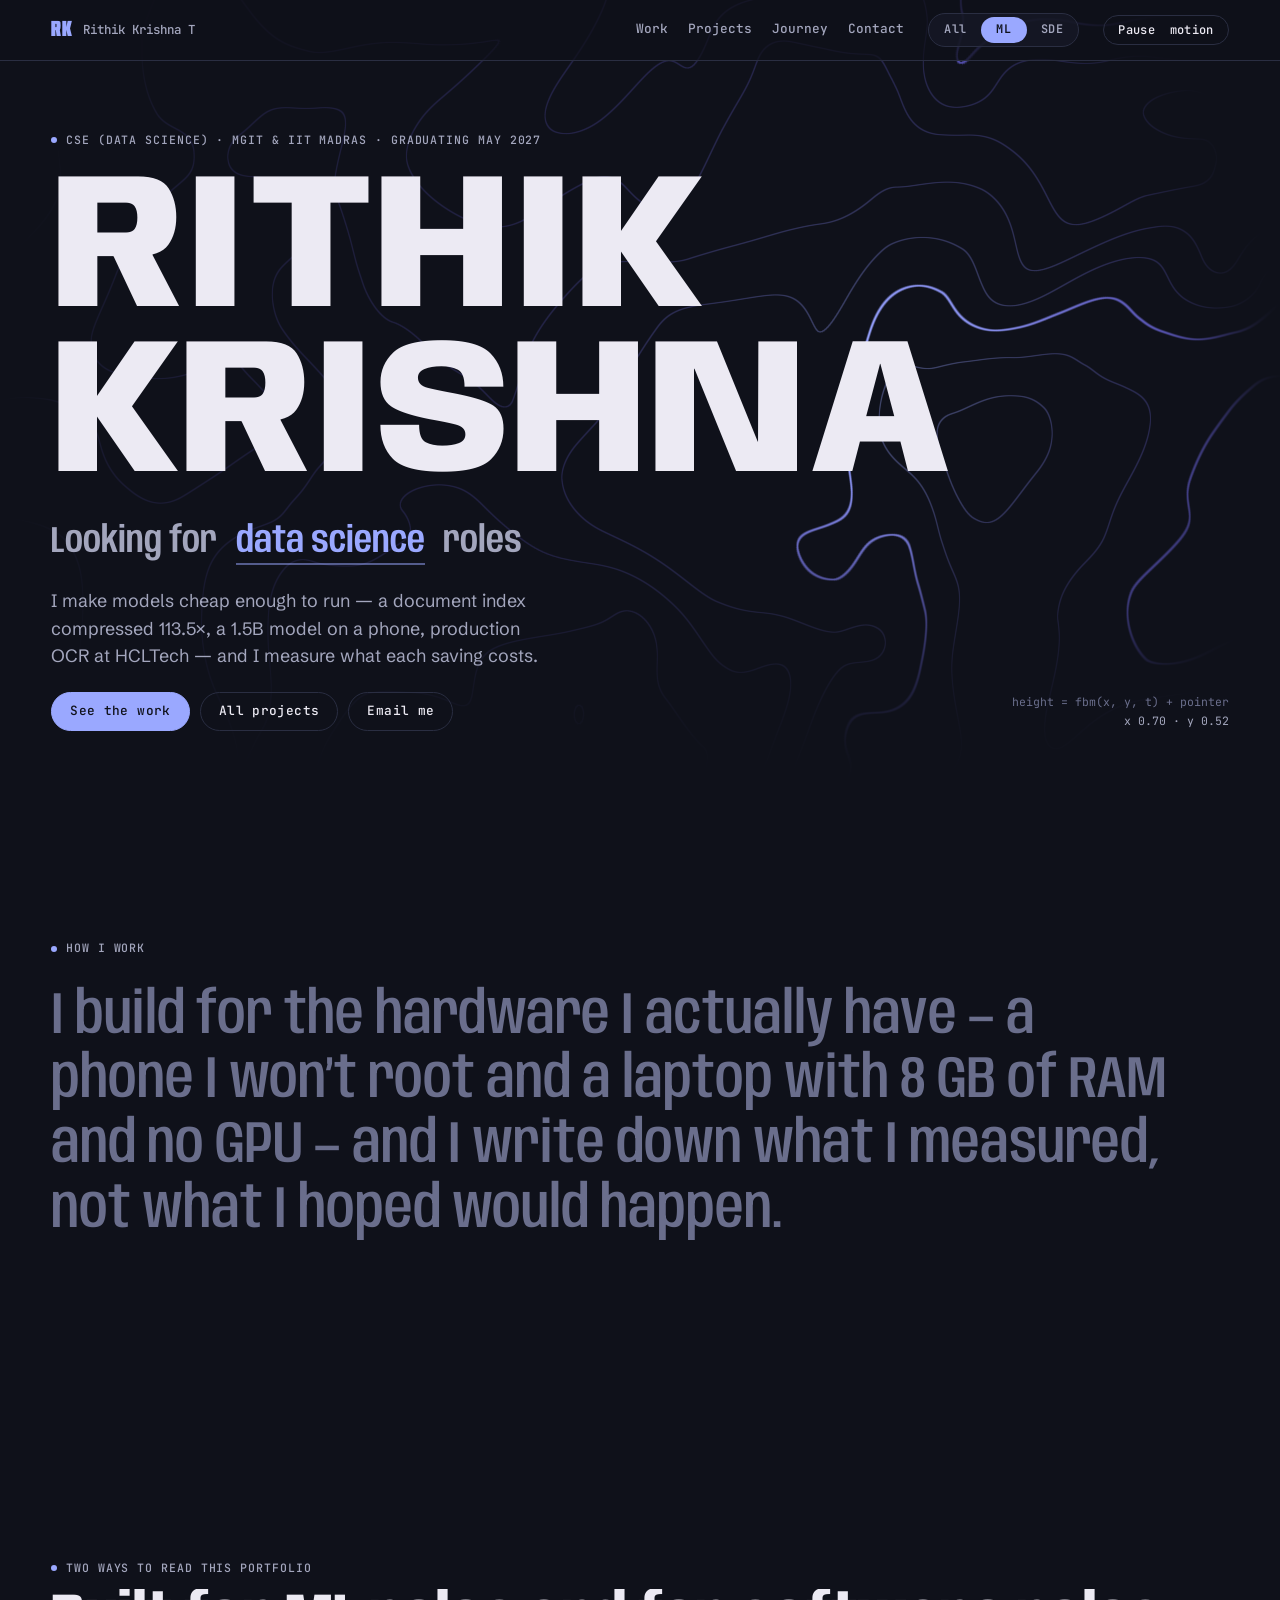
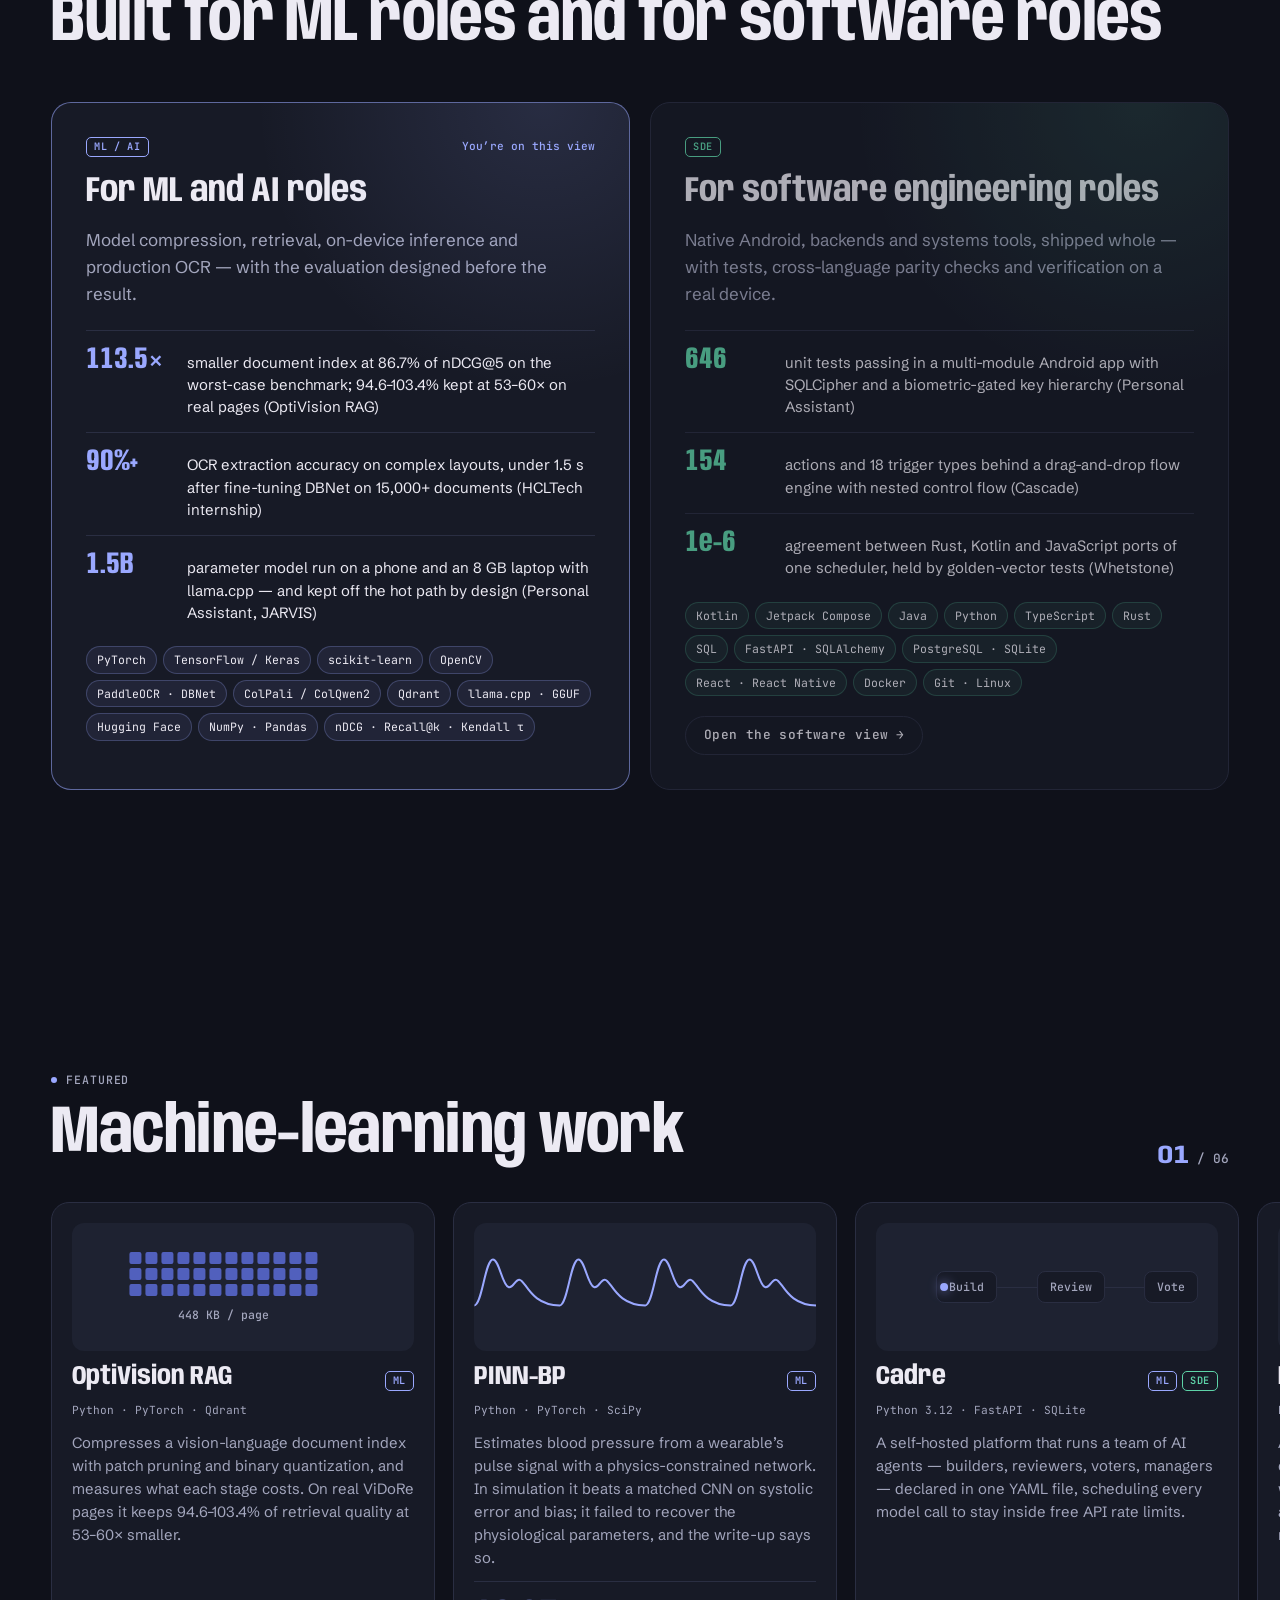
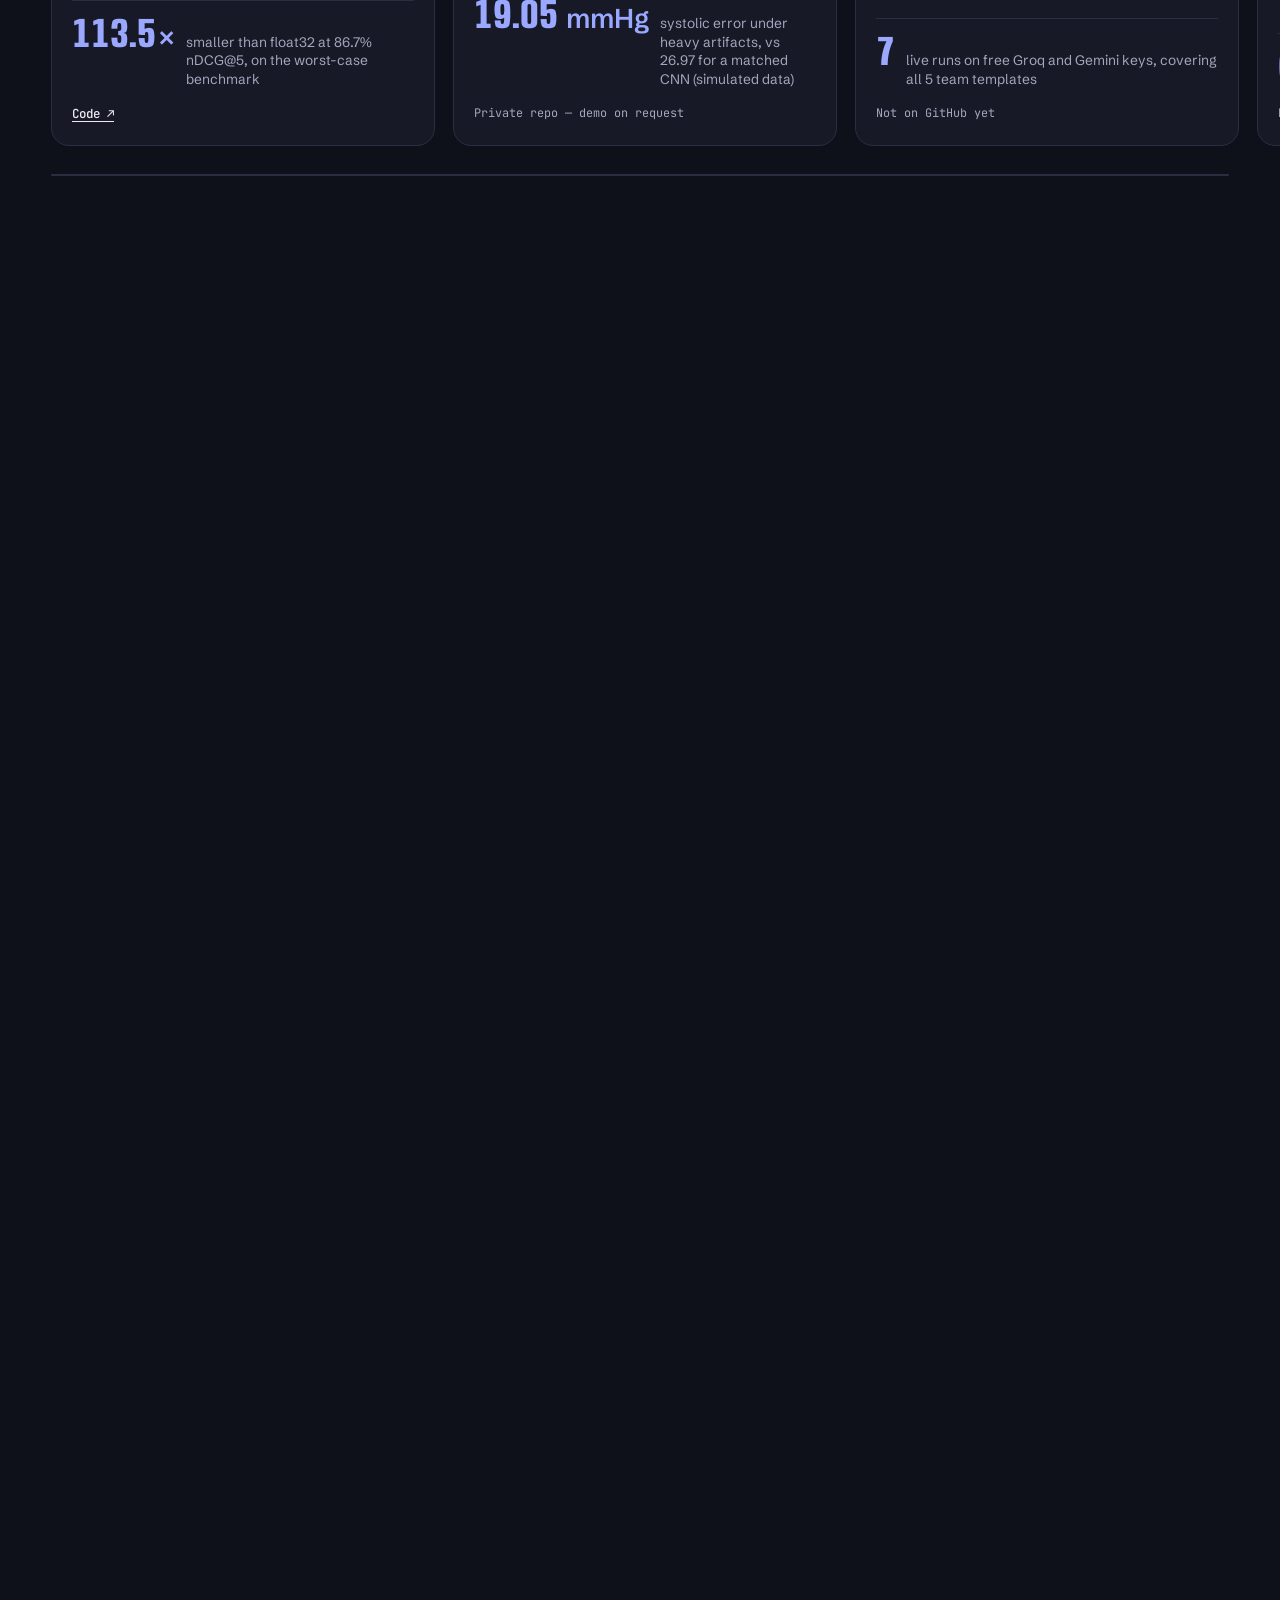
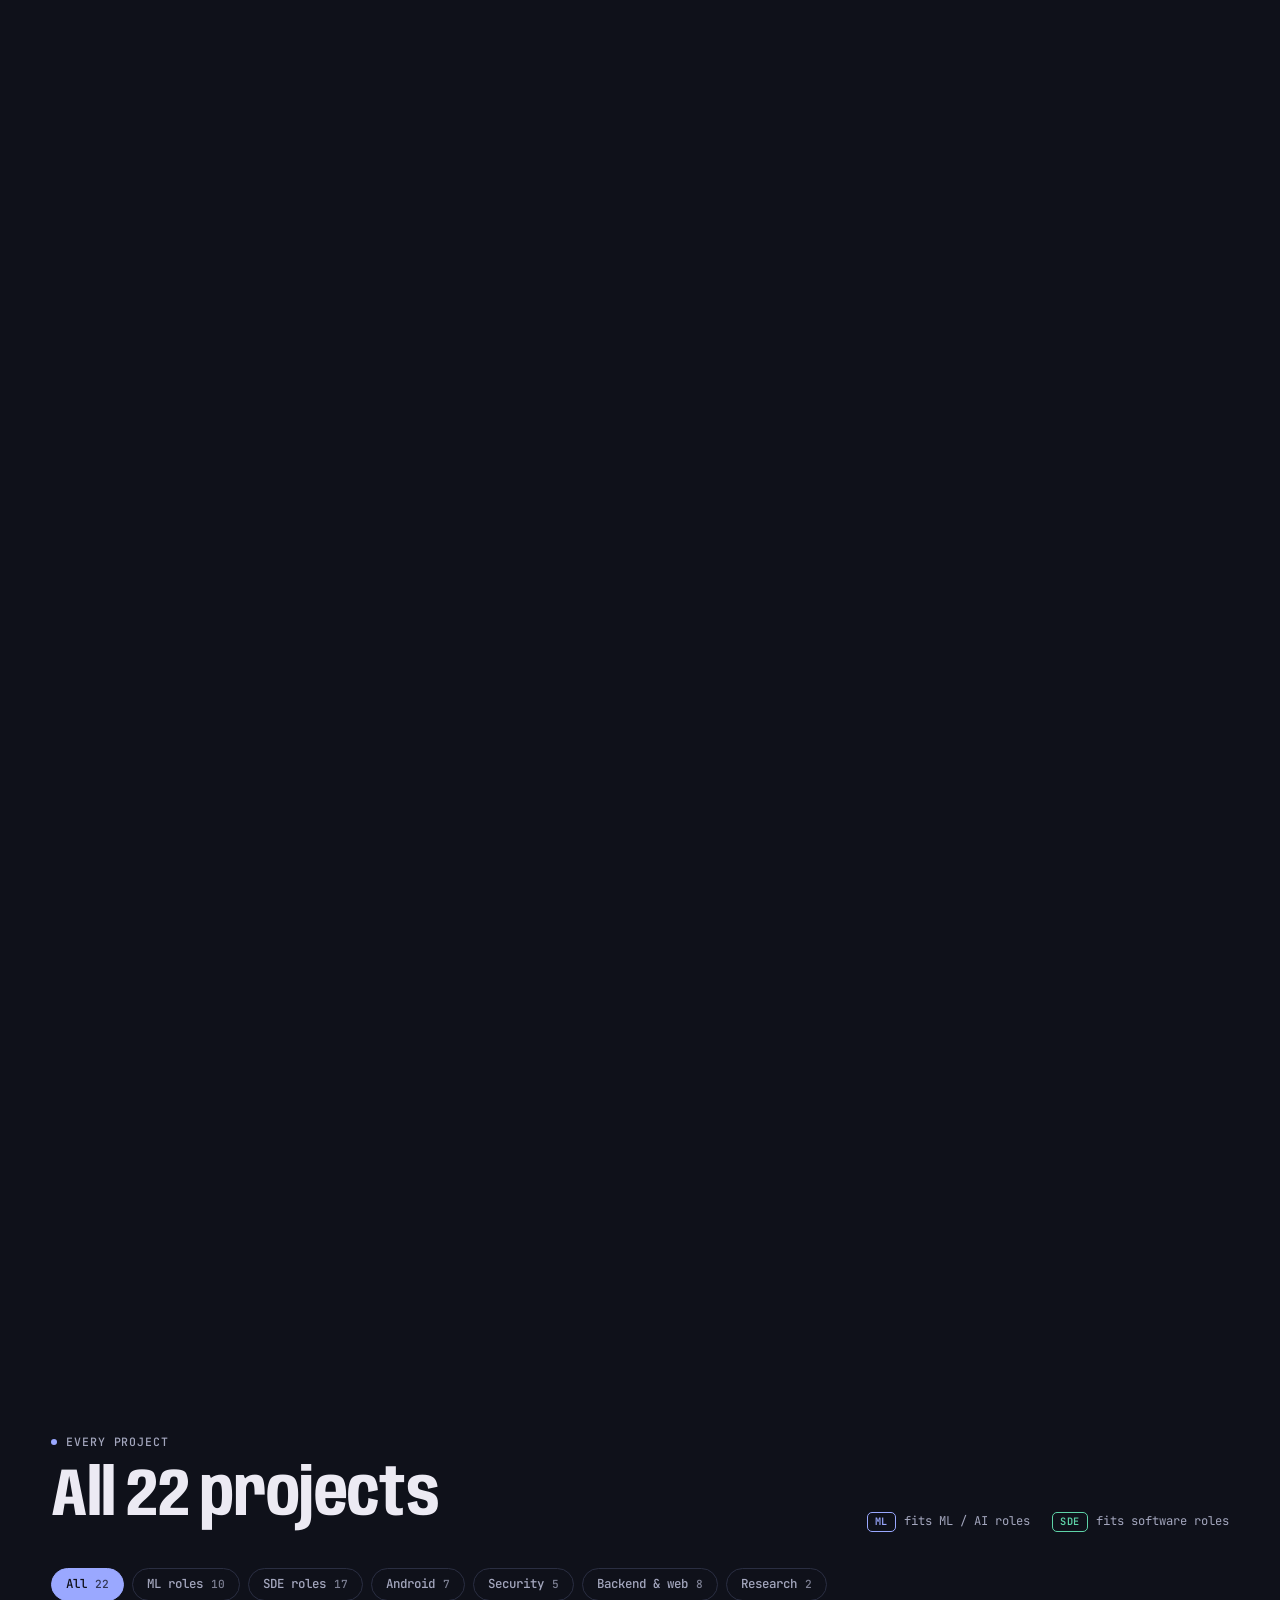
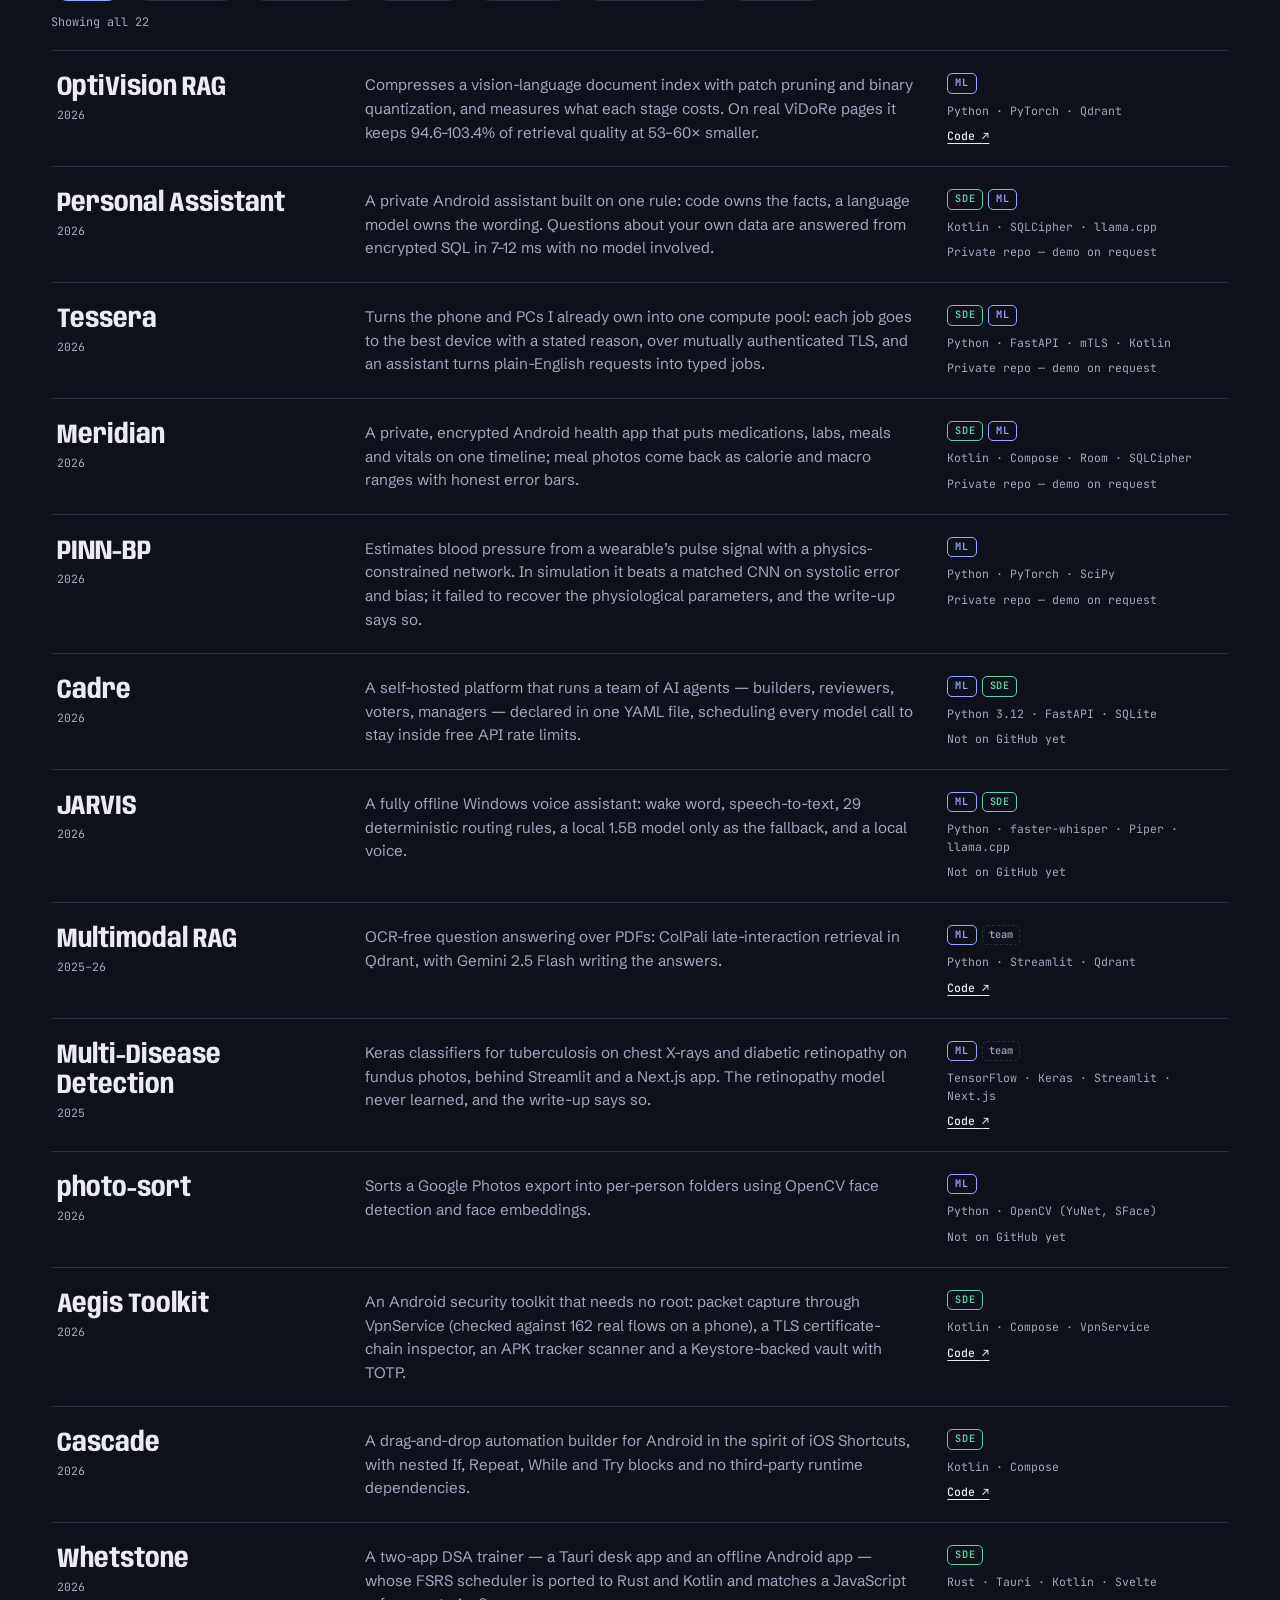
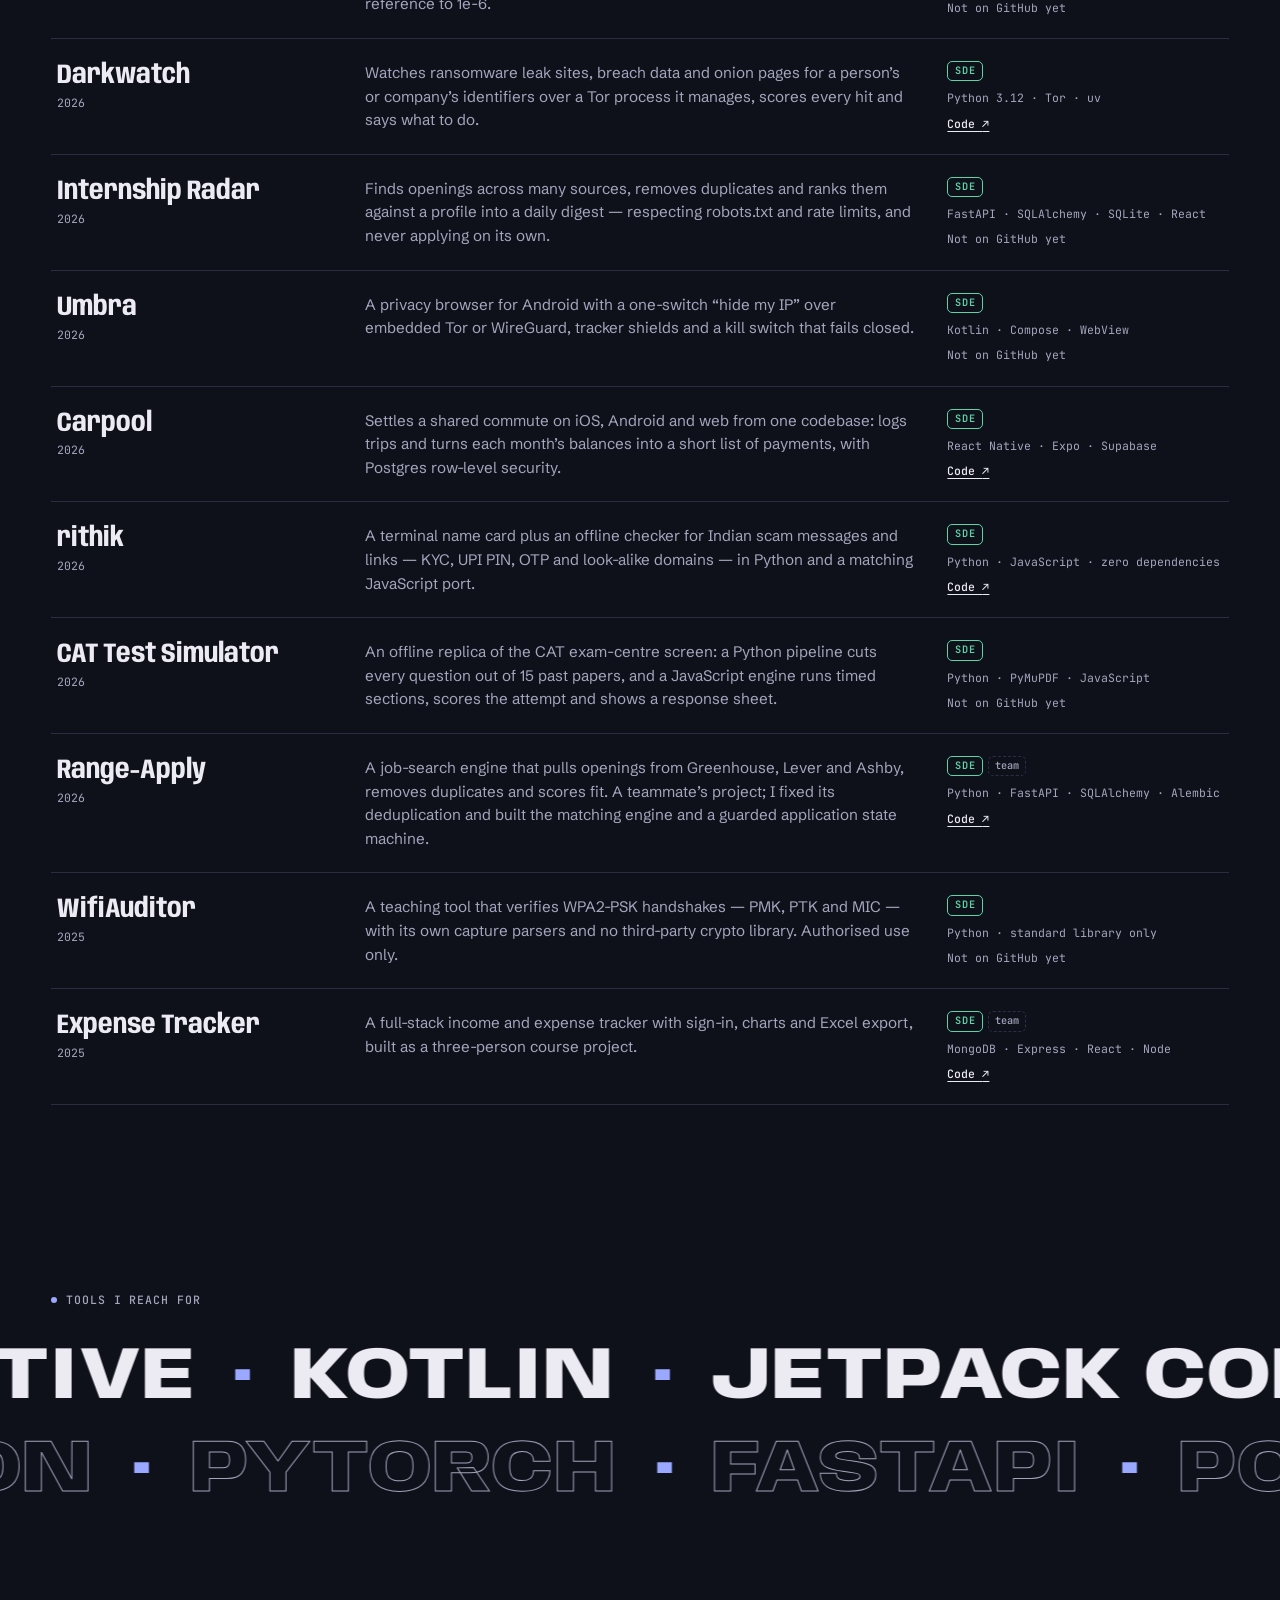
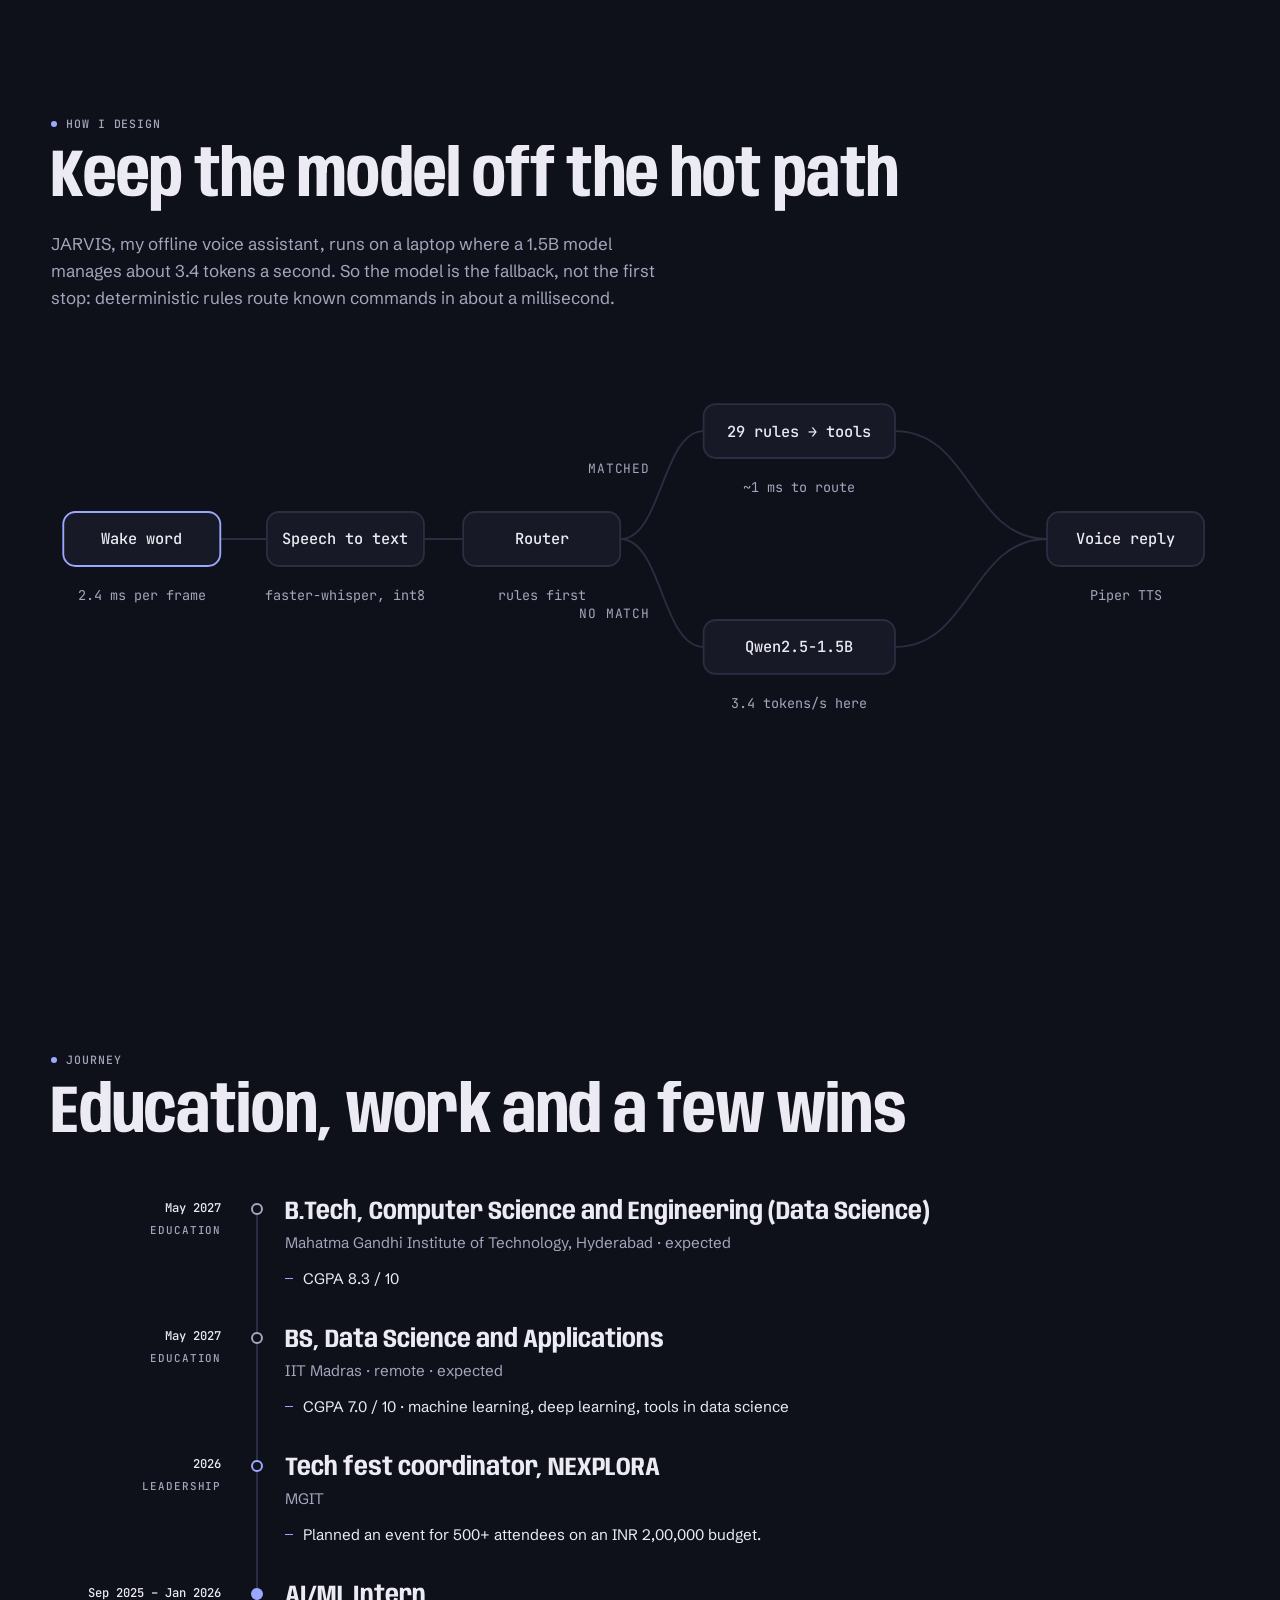
==== ml/index.html @ ab042595 "Deploy portfolio build (source 89d3e0e, plus uncommitted changes)" ====
<!DOCTYPE html><html lang="en" data-lens="ml"><head><meta charset="utf-8"><meta name="viewport" content="width=device-width, initial-scale=1, viewport-fit=cover"><title>Rithik Krishna T — machine-learning engineer</title><meta name="description" content="Machine-learning work by Rithik Krishna T: a document index compressed 113.5×, on-device language models, production OCR at HCLTech, each with its quality cost measured."><link rel="canonical" href="https://daemon-vi.github.io/ml/"><meta name="theme-color" content="#0F111A"><meta name="color-scheme" content="dark"><link rel="icon" href="/favicon.svg" type="image/svg+xml"><meta property="og:type" content="website"><meta property="og:title" content="Rithik Krishna T — machine-learning engineer"><meta property="og:description" content="Machine-learning work by Rithik Krishna T: a document index compressed 113.5×, on-device language models, production OCR at HCLTech, each with its quality cost measured."><meta property="og:url" content="https://daemon-vi.github.io/ml/"><meta property="og:image" content="https://daemon-vi.github.io/og-ml.png"><meta property="og:image:width" content="1200"><meta property="og:image:height" content="630"><meta name="twitter:card" content="summary_large_image"><link rel="preconnect" href="https://fonts.googleapis.com"><link rel="preconnect" href="https://fonts.gstatic.com" crossorigin><link rel="stylesheet" href="https://fonts.googleapis.com/css2?family=Anybody:wdth,wght@50..150,100..900&family=JetBrains+Mono:wght@400;500;600&family=Schibsted+Grotesk:wght@400;500;600&display=swap"><!--
      `js` lets CSS hold intro states only when scripts will run. The view switch stores the
      click point before navigating; restoring it here, before first paint, centres the
      circular wipe on it.
    --><script>
      document.documentElement.classList.add('js');
      try {
        var o = JSON.parse(sessionStorage.getItem('vt-origin') || 'null');
        if (o) {
          document.documentElement.style.setProperty('--vt-x', o.x + 'px');
          document.documentElement.style.setProperty('--vt-y', o.y + 'px');
          sessionStorage.removeItem('vt-origin');
        }
      } catch (e) {}
    </script><style>:root{color-scheme:dark;--ground:#0f111a;--surface:#171a26;--raised:#1e2231;--line:#2a2e42;--ink:#eceaf3;--muted:#a3a6bd;--dim:#6a6e8c;--amber:#f4b545;--ml:#9aa8ff;--sde:#5ed3a8;--cool:#5b6bd6;--cool-hi:#8b98e8;--accent:var(--amber);--accent-hi:#f7c66c;--accent-rgb:244 181 69;--contour:#5b6bd6;--display:"Anybody", "Arial Narrow", "Helvetica Neue", Arial, sans-serif;--body:"Schibsted Grotesk", "Segoe UI", system-ui, sans-serif;--mono:"JetBrains Mono", ui-monospace, Consolas, monospace;--gutter:clamp(16px, 4vw, 56px);--max:1320px;--header:60px}:root[data-lens=ml]{--accent:var(--ml);--accent-hi:#b9c3ff;--accent-rgb:154 168 255;--contour:#5d55c9}:root[data-lens=sde]{--accent:var(--sde);--accent-hi:#86e2c1;--accent-rgb:94 211 168;--contour:#2f7f86}*,:before,:after{box-sizing:border-box}[hidden]{display:none!important}html{background:var(--ground);scroll-padding-top:calc(var(--header) + 16px);-webkit-text-size-adjust:100%}body{background:var(--ground);color:var(--ink);font:400 1.0625rem/1.6 var(--body);-webkit-font-smoothing:antialiased;margin:0}img,svg,canvas,video{max-width:100%}a{color:inherit}::selection{background:var(--accent);color:var(--ground)}:focus-visible{outline:2px solid var(--accent);outline-offset:3px;border-radius:4px}main{overflow-x:clip}.wrap{padding-inline:max(var(--gutter), calc((100% - var(--max)) / 2))}.pad{padding-block:clamp(88px,12vw,168px)}.skip{z-index:100;background:var(--accent);color:var(--ground);font:600 .9rem/1 var(--body);border-radius:8px;padding:10px 14px;text-decoration:none;position:fixed;top:-80px;left:12px}.skip:focus{top:calc(env(safe-area-inset-top,0px) + 12px)}.visually-hidden{clip-path:inset(50%);white-space:nowrap;width:1px;height:1px;position:absolute;overflow:hidden}.tag{font:500 .72rem/1.4 var(--mono);letter-spacing:.08em;text-transform:uppercase;color:var(--muted);align-items:center;gap:.55rem;margin:0;display:inline-flex}.dot{background:var(--accent);border-radius:50%;flex:none;width:6px;height:6px;animation:2.4s ease-in-out infinite breathe}.h2{font-family:var(--display);font-variation-settings:"wdth" 78, "wght" 700;letter-spacing:-.01em;text-wrap:balance;margin:.7rem 0 0;font-size:clamp(2.2rem,5.4vw,4.2rem);font-weight:700;line-height:.98}.sub{max-width:62ch;color:var(--muted);margin:1rem 0 0}.btn{border:1px solid var(--line);color:var(--ink);font:500 .8rem/1 var(--mono);letter-spacing:.03em;cursor:pointer;background:0 0;border-radius:999px;align-items:center;gap:.45rem;padding:12px 18px;text-decoration:none;transition:border-color .2s,background-color .2s,color .2s;display:inline-flex}.btn:hover{border-color:var(--muted)}.btn-solid{background:var(--accent);border-color:var(--accent);color:var(--ground)}.btn-solid:hover{background:var(--accent-hi);border-color:var(--accent-hi)}.btn-small{padding:8px 14px;font-size:.75rem}.badge{font:600 .64rem/1.4 var(--mono);letter-spacing:.06em;border:1px solid;border-radius:5px;align-items:center;padding:2px 7px;display:inline-flex}.badge-ml{color:var(--ml)}.badge-sde{color:var(--sde)}.split-line{padding-bottom:.04em}.cursor{z-index:90;pointer-events:none;mix-blend-mode:difference;opacity:0;border:1.5px solid #fff;border-radius:50%;width:34px;height:34px;transition:width .25s,height .25s,opacity .25s;position:fixed;top:0;left:0;translate:-50% -50%}.cursor.on{opacity:1}.cursor.big{width:66px;height:66px}@media (hover:none),(pointer:coarse){.cursor{display:none}}@keyframes breathe{0%,to{opacity:1}50%{opacity:.3}}.paused *,.paused :before,.paused :after{animation-play-state:paused!important}@view-transition{navigation:auto}::view-transition-old(root),::view-transition-new(root){mix-blend-mode:normal}::view-transition-old(root){animation:none}::view-transition-new(root){animation:.85s cubic-bezier(.76,0,.24,1) both view-wipe}@keyframes view-wipe{0%{clip-path:circle(0 at var(--vt-x,50%) var(--vt-y,0px))}to{clip-path:circle(150vmax at var(--vt-x,50%) var(--vt-y,0px))}}@media (prefers-reduced-motion:reduce){@view-transition{navigation:none}*,:before,:after{transition:none!important;animation:none!important}.cursor{display:none}}
</style><link rel="stylesheet" href="/_astro/Portfolio.DeWBqdQq.css"><style>html.lenis,html.lenis body{height:auto}.lenis:not(.lenis-autoToggle).lenis-stopped{overflow:clip}.lenis [data-lenis-prevent],.lenis [data-lenis-prevent-wheel],.lenis [data-lenis-prevent-touch],.lenis [data-lenis-prevent-vertical],.lenis [data-lenis-prevent-horizontal]{overscroll-behavior:contain}.lenis.lenis-smooth iframe{pointer-events:none}.lenis.lenis-autoToggle{transition-behavior:allow-discrete;transition-property:overflow;transition-duration:1ms}
</style></head><body><a class="skip" href="#main" data-astro-cid-nen7h5rs>Skip to content</a><header class="bar" data-astro-cid-nen7h5rs><div class="bar-inner wrap" data-astro-cid-nen7h5rs><a class="brand" href="/ml/#top" data-astro-cid-nen7h5rs><b data-astro-cid-nen7h5rs>RK</b><span data-astro-cid-nen7h5rs>Rithik Krishna T</span></a><nav class="nav" aria-label="Sections" data-astro-cid-nen7h5rs><a href="#work" data-astro-cid-nen7h5rs>Work</a><a href="#projects" data-astro-cid-nen7h5rs>Projects</a><a href="#journey" data-astro-cid-nen7h5rs>Journey</a><a href="#contact" data-astro-cid-nen7h5rs>Contact</a></nav><nav class="lens" aria-label="View the portfolio for a role" data-astro-cid-nen7h5rs><a href="/" data-lens-link="all" data-astro-cid-nen7h5rs><span class="lens-label" data-astro-cid-nen7h5rs>All</span></a><a href="/ml/" data-lens-link="ml" aria-current="page" data-astro-cid-nen7h5rs><span class="pill" aria-hidden="true" data-astro-cid-nen7h5rs></span><span class="lens-label" data-astro-cid-nen7h5rs>ML</span></a><a href="/sde/" data-lens-link="sde" data-astro-cid-nen7h5rs><span class="lens-label" data-astro-cid-nen7h5rs>SDE</span></a></nav><button class="btn btn-small pause" type="button" data-pause aria-pressed="false" data-astro-cid-nen7h5rs><span data-pause-label data-astro-cid-nen7h5rs>Pause</span><span class="wide" data-astro-cid-nen7h5rs>&nbsp;motion</span></button></div><div class="progress" aria-hidden="true" data-astro-cid-nen7h5rs></div></header><main id="main" data-astro-cid-c6r7gr4v><section class="hero" id="top" data-astro-cid-ge2uvauf><canvas class="hero-canvas" aria-hidden="true" data-astro-cid-ge2uvauf></canvas><div class="hero-inner wrap" data-hero-inner data-astro-cid-ge2uvauf><p class="tag hero-intro" data-astro-cid-ge2uvauf><span class="dot" data-astro-cid-ge2uvauf></span>CSE (Data Science) · MGIT &amp; IIT Madras · graduating May 2027</p><h1 class="name" aria-label="Rithik Krishna T" data-astro-cid-ge2uvauf><span class="line" aria-hidden="true" data-astro-cid-ge2uvauf>Rithik</span><span class="line" aria-hidden="true" data-astro-cid-ge2uvauf>Krishna</span></h1><p class="role hero-intro" data-astro-cid-ge2uvauf><span class="visually-hidden" data-astro-cid-ge2uvauf>Looking for ML engineering, applied AI, data science roles.</span><span class="role-lead" aria-hidden="true" data-astro-cid-ge2uvauf>Looking for</span><span class="role-word" aria-hidden="true" data-roles="[&quot;ML engineering&quot;,&quot;applied AI&quot;,&quot;data science&quot;]" data-astro-cid-ge2uvauf>ML engineering</span><span class="role-lead" aria-hidden="true" data-astro-cid-ge2uvauf>roles</span></p><div class="hero-foot" data-astro-cid-ge2uvauf><div class="hero-copy" data-astro-cid-ge2uvauf><p class="lede hero-rise" data-astro-cid-ge2uvauf>I make models cheap enough to run — a document index compressed 113.5×, a 1.5B model on a phone, production OCR at HCLTech — and I measure what each saving costs.</p><div class="actions hero-intro" data-astro-cid-ge2uvauf><a class="btn btn-solid" href="#work" data-astro-cid-ge2uvauf>See the work</a><a class="btn" href="#projects" data-astro-cid-ge2uvauf>All projects</a><a class="btn" href="mailto:trithikkrishna@gmail.com" data-astro-cid-ge2uvauf>Email me</a></div></div><p class="readout hero-intro" aria-hidden="true" data-astro-cid-ge2uvauf>height = fbm(x, y, t) + pointer<br data-astro-cid-ge2uvauf><span data-coords data-astro-cid-ge2uvauf>x 0.62 · y 0.55</span></p></div></div></section><section class="statement wrap pad" aria-label="How I work" data-astro-cid-zx4qcpyt><p class="tag" data-astro-cid-zx4qcpyt><span class="dot" data-astro-cid-zx4qcpyt></span>How I work</p><p class="scrub" data-scrub data-astro-cid-zx4qcpyt>I build for the hardware I actually have — a phone I won’t root and a laptop with 8 GB of RAM and no GPU — and I write down what I <em class="accent" data-astro-cid-zx4qcpyt>measured,</em> not what I hoped would happen.</p></section><section class="fit wrap pad" id="fit" aria-labelledby="fit-title" data-astro-cid-7quset7c><p class="tag" data-astro-cid-7quset7c><span class="dot" data-astro-cid-7quset7c></span>Two ways to read this portfolio</p><h2 id="fit-title" class="h2" data-split data-astro-cid-7quset7c>Built for ML roles and for software roles</h2><div class="fit-grid" data-astro-cid-7quset7c><article class="panel panel-ml current" data-fit-panel data-astro-cid-7quset7c><div class="panel-head" data-astro-cid-7quset7c><span class="badge badge-ml" data-astro-cid-7quset7c>ML / AI</span><span class="here" data-astro-cid-7quset7c>You’re on this view</span></div><h3 data-astro-cid-7quset7c>For ML and AI roles</h3><p class="pitch" data-astro-cid-7quset7c>Model compression, retrieval, on-device inference and production OCR — with the evaluation designed before the result.</p><ul class="proof" role="list" data-astro-cid-7quset7c><li data-astro-cid-7quset7c><span class="fig-wrap" data-astro-cid-7quset7c><span class="fig" data-astro-cid-7quset7c>113.5</span><span class="fig-x" data-astro-cid-7quset7c>×</span></span><span class="txt" data-astro-cid-7quset7c>smaller document index at 86.7% of nDCG@5 on the worst-case benchmark; 94.6–103.4% kept at 53–60× on real pages (OptiVision RAG)</span></li><li data-astro-cid-7quset7c><span class="fig-wrap" data-astro-cid-7quset7c><span class="fig" data-astro-cid-7quset7c>90%+</span></span><span class="txt" data-astro-cid-7quset7c>OCR extraction accuracy on complex layouts, under 1.5 s after fine-tuning DBNet on 15,000+ documents (HCLTech internship)</span></li><li data-astro-cid-7quset7c><span class="fig-wrap" data-astro-cid-7quset7c><span class="fig" data-astro-cid-7quset7c>1.5B</span></span><span class="txt" data-astro-cid-7quset7c>parameter model run on a phone and an 8 GB laptop with llama.cpp — and kept off the hot path by design (Personal Assistant, JARVIS)</span></li></ul><ul class="skills" role="list" data-astro-cid-7quset7c><li data-astro-cid-7quset7c>PyTorch</li><li data-astro-cid-7quset7c>TensorFlow / Keras</li><li data-astro-cid-7quset7c>scikit-learn</li><li data-astro-cid-7quset7c>OpenCV</li><li data-astro-cid-7quset7c>PaddleOCR · DBNet</li><li data-astro-cid-7quset7c>ColPali / ColQwen2</li><li data-astro-cid-7quset7c>Qdrant</li><li data-astro-cid-7quset7c>llama.cpp · GGUF</li><li data-astro-cid-7quset7c>Hugging Face</li><li data-astro-cid-7quset7c>NumPy · Pandas</li><li data-astro-cid-7quset7c>nDCG · Recall@k · Kendall τ</li></ul></article><article class="panel panel-sde quiet" data-fit-panel data-astro-cid-7quset7c><div class="panel-head" data-astro-cid-7quset7c><span class="badge badge-sde" data-astro-cid-7quset7c>SDE</span></div><h3 data-astro-cid-7quset7c>For software engineering roles</h3><p class="pitch" data-astro-cid-7quset7c>Native Android, backends and systems tools, shipped whole — with tests, cross-language parity checks and verification on a real device.</p><ul class="proof" role="list" data-astro-cid-7quset7c><li data-astro-cid-7quset7c><span class="fig-wrap" data-astro-cid-7quset7c><span class="fig" data-astro-cid-7quset7c>646</span></span><span class="txt" data-astro-cid-7quset7c>unit tests passing in a multi-module Android app with SQLCipher and a biometric-gated key hierarchy (Personal Assistant)</span></li><li data-astro-cid-7quset7c><span class="fig-wrap" data-astro-cid-7quset7c><span class="fig" data-astro-cid-7quset7c>154</span></span><span class="txt" data-astro-cid-7quset7c>actions and 18 trigger types behind a drag-and-drop flow engine with nested control flow (Cascade)</span></li><li data-astro-cid-7quset7c><span class="fig-wrap" data-astro-cid-7quset7c><span class="fig" data-astro-cid-7quset7c>1e-6</span></span><span class="txt" data-astro-cid-7quset7c>agreement between Rust, Kotlin and JavaScript ports of one scheduler, held by golden-vector tests (Whetstone)</span></li></ul><ul class="skills" role="list" data-astro-cid-7quset7c><li data-astro-cid-7quset7c>Kotlin</li><li data-astro-cid-7quset7c>Jetpack Compose</li><li data-astro-cid-7quset7c>Java</li><li data-astro-cid-7quset7c>Python</li><li data-astro-cid-7quset7c>TypeScript</li><li data-astro-cid-7quset7c>Rust</li><li data-astro-cid-7quset7c>SQL</li><li data-astro-cid-7quset7c>FastAPI · SQLAlchemy</li><li data-astro-cid-7quset7c>PostgreSQL · SQLite</li><li data-astro-cid-7quset7c>React · React Native</li><li data-astro-cid-7quset7c>Docker</li><li data-astro-cid-7quset7c>Git · Linux</li></ul><a class="btn panel-link" href="/sde/" data-lens-link="sde" data-astro-cid-7quset7c>Open the software view <span aria-hidden="true" data-astro-cid-7quset7c>→</span></a></article></div></section><section class="rail" id="work" aria-labelledby="work-title" data-astro-cid-soqx7j2g><div class="wrap rail-head" data-astro-cid-soqx7j2g><div data-astro-cid-soqx7j2g><p class="tag" data-astro-cid-soqx7j2g><span class="dot" data-astro-cid-soqx7j2g></span>Featured</p><h2 id="work-title" class="h2" data-split data-astro-cid-soqx7j2g>Machine-learning work</h2></div><p class="counter" aria-hidden="true" data-astro-cid-soqx7j2g><span data-rail-index data-astro-cid-soqx7j2g>01</span> / 06</p><p class="swipe-hint" aria-hidden="true" data-astro-cid-soqx7j2g>Swipe for more →</p></div><div class="rail-viewport" data-astro-cid-soqx7j2g><ul class="rail-track" role="list" data-astro-cid-soqx7j2g><li class="card" data-astro-cid-soqx7j2g><div class="motif" aria-hidden="true" data-astro-cid-hrkc2wo6><div class="motif-inner motif-squeeze" data-astro-cid-hrkc2wo6><div class="grid" data-astro-cid-hrkc2wo6><span class="keep" style="--d:0.00s" data-astro-cid-hrkc2wo6></span><span class="drop" style="--d:0.25s" data-astro-cid-hrkc2wo6></span><span class="drop" style="--d:0.14s" data-astro-cid-hrkc2wo6></span><span class="keep" style="--d:0.04s" data-astro-cid-hrkc2wo6></span><span class="drop" style="--d:0.29s" data-astro-cid-hrkc2wo6></span><span class="drop" style="--d:0.18s" data-astro-cid-hrkc2wo6></span><span class="keep" style="--d:0.07s" data-astro-cid-hrkc2wo6></span><span class="drop" style="--d:0.32s" data-astro-cid-hrkc2wo6></span><span class="drop" style="--d:0.21s" data-astro-cid-hrkc2wo6></span><span class="drop" style="--d:0.11s" data-astro-cid-hrkc2wo6></span><span class="keep" style="--d:0.00s" data-astro-cid-hrkc2wo6></span><span class="drop" style="--d:0.25s" data-astro-cid-hrkc2wo6></span><span class="drop" style="--d:0.14s" data-astro-cid-hrkc2wo6></span><span class="keep" style="--d:0.04s" data-astro-cid-hrkc2wo6></span><span class="drop" style="--d:0.29s" data-astro-cid-hrkc2wo6></span><span class="drop" style="--d:0.18s" data-astro-cid-hrkc2wo6></span><span class="keep" style="--d:0.07s" data-astro-cid-hrkc2wo6></span><span class="drop" style="--d:0.32s" data-astro-cid-hrkc2wo6></span><span class="drop" style="--d:0.21s" data-astro-cid-hrkc2wo6></span><span class="drop" style="--d:0.11s" data-astro-cid-hrkc2wo6></span><span class="keep" style="--d:0.00s" data-astro-cid-hrkc2wo6></span><span class="drop" style="--d:0.25s" data-astro-cid-hrkc2wo6></span><span class="drop" style="--d:0.14s" data-astro-cid-hrkc2wo6></span><span class="keep" style="--d:0.04s" data-astro-cid-hrkc2wo6></span><span class="drop" style="--d:0.29s" data-astro-cid-hrkc2wo6></span><span class="drop" style="--d:0.18s" data-astro-cid-hrkc2wo6></span><span class="keep" style="--d:0.07s" data-astro-cid-hrkc2wo6></span><span class="drop" style="--d:0.32s" data-astro-cid-hrkc2wo6></span><span class="drop" style="--d:0.21s" data-astro-cid-hrkc2wo6></span><span class="drop" style="--d:0.11s" data-astro-cid-hrkc2wo6></span><span class="keep" style="--d:0.00s" data-astro-cid-hrkc2wo6></span><span class="drop" style="--d:0.25s" data-astro-cid-hrkc2wo6></span><span class="drop" style="--d:0.14s" data-astro-cid-hrkc2wo6></span><span class="keep" style="--d:0.04s" data-astro-cid-hrkc2wo6></span><span class="drop" style="--d:0.29s" data-astro-cid-hrkc2wo6></span><span class="drop" style="--d:0.18s" data-astro-cid-hrkc2wo6></span></div><div class="sizes" data-astro-cid-hrkc2wo6><span class="before" data-astro-cid-hrkc2wo6>448 KB / page</span><span class="after" data-astro-cid-hrkc2wo6>3.95 KB / page</span></div></div></div><div class="card-top" data-astro-cid-soqx7j2g><h3 data-astro-cid-soqx7j2g>OptiVision RAG</h3><span class="badges" data-astro-cid-soqx7j2g><span class="badge badge-ml" data-astro-cid-soqx7j2g>ML</span></span></div><p class="chip" data-astro-cid-soqx7j2g>Python · PyTorch · Qdrant</p><p class="desc" data-astro-cid-soqx7j2g>Compresses a vision-language document index with patch pruning and binary quantization, and measures what each stage costs. On real ViDoRe pages it keeps 94.6–103.4% of retrieval quality at 53–60× smaller.</p><p class="stat" data-astro-cid-soqx7j2g><span class="figure" data-astro-cid-soqx7j2g><span class="num" data-count="113.5" data-decimals="1" data-astro-cid-soqx7j2g>113.5</span><span class="suffix" data-astro-cid-soqx7j2g>×</span></span><span class="unit" data-astro-cid-soqx7j2g>smaller than float32 at 86.7% nDCG@5, on the worst-case benchmark</span></p><div class="card-links" data-astro-cid-soqx7j2g><a href="https://github.com/Daemon-VI/optivision-rag" target="_blank" rel="noopener" data-astro-cid-soqx7j2g>Code <span aria-hidden="true" data-astro-cid-soqx7j2g>↗</span><span class="visually-hidden" data-astro-cid-soqx7j2g>— OptiVision RAG (opens in a new tab)</span></a></div></li><li class="card" data-astro-cid-soqx7j2g><div class="motif" aria-hidden="true" data-astro-cid-hrkc2wo6><div class="motif-inner motif-wave" data-astro-cid-hrkc2wo6><div class="wave" data-astro-cid-hrkc2wo6><svg viewBox="0 0 440 100" preserveAspectRatio="none" data-astro-cid-hrkc2wo6><path d="M0 70 C10 70 14 20 24 20 C32 20 36 48 44 50 C50 52 52 42 58 42 C66 42 72 70 110 70 C120 70 124 20 134 20 C142 20 146 48 154 50 C160 52 162 42 168 42 C176 42 182 70 220 70 C230 70 234 20 244 20 C252 20 256 48 264 50 C270 52 272 42 278 42 C286 42 292 70 330 70 C340 70 344 20 354 20 C362 20 366 48 374 50 C380 52 382 42 388 42 C396 42 402 70 440 70 C450 70 454 20 464 20 C472 20 476 48 484 50 C490 52 492 42 498 42 C506 42 512 70 550 70 C560 70 564 20 574 20 C582 20 586 48 594 50 C600 52 602 42 608 42 C616 42 622 70 660 70" data-astro-cid-hrkc2wo6></path></svg></div></div></div><div class="card-top" data-astro-cid-soqx7j2g><h3 data-astro-cid-soqx7j2g>PINN-BP</h3><span class="badges" data-astro-cid-soqx7j2g><span class="badge badge-ml" data-astro-cid-soqx7j2g>ML</span></span></div><p class="chip" data-astro-cid-soqx7j2g>Python · PyTorch · SciPy</p><p class="desc" data-astro-cid-soqx7j2g>Estimates blood pressure from a wearable’s pulse signal with a physics-constrained network. In simulation it beats a matched CNN on systolic error and bias; it failed to recover the physiological parameters, and the write-up says so.</p><p class="stat" data-astro-cid-soqx7j2g><span class="figure" data-astro-cid-soqx7j2g><span class="num" data-count="19.05" data-decimals="2" data-astro-cid-soqx7j2g>19.05</span><span class="suffix" data-astro-cid-soqx7j2g> mmHg</span></span><span class="unit" data-astro-cid-soqx7j2g>systolic error under heavy artifacts, vs 26.97 for a matched CNN (simulated data)</span></p><div class="card-links" data-astro-cid-soqx7j2g><span class="note" data-astro-cid-soqx7j2g>Private repo — demo on request</span></div></li><li class="card" data-astro-cid-soqx7j2g><div class="motif" aria-hidden="true" data-astro-cid-hrkc2wo6><div class="motif-inner motif-chain" data-astro-cid-hrkc2wo6><b style="--d:0.37s" data-astro-cid-hrkc2wo6>Build</b><b style="--d:1.20s" data-astro-cid-hrkc2wo6>Review</b><b style="--d:2.03s" data-astro-cid-hrkc2wo6>Vote</b><span class="pulse" data-astro-cid-hrkc2wo6></span></div></div><div class="card-top" data-astro-cid-soqx7j2g><h3 data-astro-cid-soqx7j2g>Cadre</h3><span class="badges" data-astro-cid-soqx7j2g><span class="badge badge-ml" data-astro-cid-soqx7j2g>ML</span><span class="badge badge-sde" data-astro-cid-soqx7j2g>SDE</span></span></div><p class="chip" data-astro-cid-soqx7j2g>Python 3.12 · FastAPI · SQLite</p><p class="desc" data-astro-cid-soqx7j2g>A self-hosted platform that runs a team of AI agents — builders, reviewers, voters, managers — declared in one YAML file, scheduling every model call to stay inside free API rate limits.</p><p class="stat" data-astro-cid-soqx7j2g><span class="figure" data-astro-cid-soqx7j2g><span class="num" data-count="7" data-decimals="0" data-astro-cid-soqx7j2g>7</span></span><span class="unit" data-astro-cid-soqx7j2g>live runs on free Groq and Gemini keys, covering all 5 team templates</span></p><div class="card-links" data-astro-cid-soqx7j2g><span class="note" data-astro-cid-soqx7j2g>Not on GitHub yet</span></div></li><li class="card" data-astro-cid-soqx7j2g><div class="motif" aria-hidden="true" data-astro-cid-hrkc2wo6><div class="motif-inner motif-fork" data-astro-cid-hrkc2wo6><div class="fork" data-astro-cid-hrkc2wo6><svg viewBox="0 0 220 110" width="220" height="110" data-astro-cid-hrkc2wo6><path d="M40 55 C90 55 104 24 176 24" data-astro-cid-hrkc2wo6></path><path d="M40 55 C90 55 104 86 176 86" data-astro-cid-hrkc2wo6></path></svg><span class="fnode" style="left:40px;top:55px" data-astro-cid-hrkc2wo6>ask</span><span class="fnode" style="left:176px;top:24px" data-astro-cid-hrkc2wo6>SQL</span><span class="fnode" style="left:176px;top:86px" data-astro-cid-hrkc2wo6>model</span><i class="pkt fast" style="offset-path:path('M40 55 C90 55 104 24 176 24')" data-astro-cid-hrkc2wo6></i><i class="pkt slow" style="offset-path:path('M40 55 C90 55 104 86 176 86')" data-astro-cid-hrkc2wo6></i></div></div></div><div class="card-top" data-astro-cid-soqx7j2g><h3 data-astro-cid-soqx7j2g>Personal Assistant</h3><span class="badges" data-astro-cid-soqx7j2g><span class="badge badge-sde" data-astro-cid-soqx7j2g>SDE</span><span class="badge badge-ml" data-astro-cid-soqx7j2g>ML</span></span></div><p class="chip" data-astro-cid-soqx7j2g>Kotlin · SQLCipher · llama.cpp</p><p class="desc" data-astro-cid-soqx7j2g>A private Android assistant built on one rule: code owns the facts, a language model owns the wording. Questions about your own data are answered from encrypted SQL in 7–12 ms with no model involved.</p><p class="stat" data-astro-cid-soqx7j2g><span class="figure" data-astro-cid-soqx7j2g><span class="num" data-count="646" data-decimals="0" data-astro-cid-soqx7j2g>646</span></span><span class="unit" data-astro-cid-soqx7j2g>unit tests passing, none failing</span></p><div class="card-links" data-astro-cid-soqx7j2g><span class="note" data-astro-cid-soqx7j2g>Private repo — demo on request</span></div></li><li class="card" data-astro-cid-soqx7j2g><div class="motif" aria-hidden="true" data-astro-cid-hrkc2wo6><div class="motif-inner motif-voice" data-astro-cid-hrkc2wo6><div class="voice" data-astro-cid-hrkc2wo6><i style="--h:0.35;--d:0.00s" data-astro-cid-hrkc2wo6></i><i style="--h:0.7;--d:0.13s" data-astro-cid-hrkc2wo6></i><i style="--h:0.5;--d:0.26s" data-astro-cid-hrkc2wo6></i><i style="--h:0.95;--d:0.39s" data-astro-cid-hrkc2wo6></i><i style="--h:0.6;--d:0.52s" data-astro-cid-hrkc2wo6></i><i style="--h:0.85;--d:0.65s" data-astro-cid-hrkc2wo6></i><i style="--h:0.4;--d:0.78s" data-astro-cid-hrkc2wo6></i><i style="--h:0.75;--d:0.91s" data-astro-cid-hrkc2wo6></i><i style="--h:0.55;--d:1.04s" data-astro-cid-hrkc2wo6></i><i style="--h:0.3;--d:1.17s" data-astro-cid-hrkc2wo6></i><i style="--h:0.65;--d:1.30s" data-astro-cid-hrkc2wo6></i></div></div></div><div class="card-top" data-astro-cid-soqx7j2g><h3 data-astro-cid-soqx7j2g>JARVIS</h3><span class="badges" data-astro-cid-soqx7j2g><span class="badge badge-ml" data-astro-cid-soqx7j2g>ML</span><span class="badge badge-sde" data-astro-cid-soqx7j2g>SDE</span></span></div><p class="chip" data-astro-cid-soqx7j2g>Python · faster-whisper · Piper · llama.cpp</p><p class="desc" data-astro-cid-soqx7j2g>A fully offline Windows voice assistant: wake word, speech-to-text, 29 deterministic routing rules, a local 1.5B model only as the fallback, and a local voice.</p><p class="stat" data-astro-cid-soqx7j2g><span class="figure" data-astro-cid-soqx7j2g><span class="num" data-count="2.4" data-decimals="1" data-astro-cid-soqx7j2g>2.4</span><span class="suffix" data-astro-cid-soqx7j2g> ms</span></span><span class="unit" data-astro-cid-soqx7j2g>wake-word check per audio frame</span></p><div class="card-links" data-astro-cid-soqx7j2g><span class="note" data-astro-cid-soqx7j2g>Not on GitHub yet</span></div></li><li class="card" data-astro-cid-soqx7j2g><div class="motif" aria-hidden="true" data-astro-cid-hrkc2wo6><div class="motif-inner motif-tiles" data-astro-cid-hrkc2wo6><div class="tiles" data-astro-cid-hrkc2wo6><i style="--d:0.0s" data-astro-cid-hrkc2wo6></i><i style="--d:0.5s" data-astro-cid-hrkc2wo6></i><i style="--d:1.0s" data-astro-cid-hrkc2wo6></i><i style="--d:1.5s" data-astro-cid-hrkc2wo6></i><i class="flag" style="--d:2.0s" data-astro-cid-hrkc2wo6></i><i style="--d:2.5s" data-astro-cid-hrkc2wo6></i></div></div></div><div class="card-top" data-astro-cid-soqx7j2g><h3 data-astro-cid-soqx7j2g>Multi-Disease Detection</h3><span class="badges" data-astro-cid-soqx7j2g><span class="badge badge-ml" data-astro-cid-soqx7j2g>ML</span></span></div><p class="chip" data-astro-cid-soqx7j2g>TensorFlow · Keras · Streamlit · Next.js</p><p class="desc" data-astro-cid-soqx7j2g>Keras classifiers for tuberculosis on chest X-rays and diabetic retinopathy on fundus photos, behind Streamlit and a Next.js app. The retinopathy model never learned, and the write-up says so.</p><p class="stat" data-astro-cid-soqx7j2g><span class="figure" data-astro-cid-soqx7j2g><span class="num" data-count="97.1" data-decimals="1" data-astro-cid-soqx7j2g>97.1</span><span class="suffix" data-astro-cid-soqx7j2g>%</span></span><span class="unit" data-astro-cid-soqx7j2g>TB validation accuracy on a 479-image split</span></p><div class="card-links" data-astro-cid-soqx7j2g><a href="https://github.com/Daemon-VI/Multi-Disease-Detection" target="_blank" rel="noopener" data-astro-cid-soqx7j2g>Code <span aria-hidden="true" data-astro-cid-soqx7j2g>↗</span><span class="visually-hidden" data-astro-cid-soqx7j2g>— Multi-Disease Detection (opens in a new tab)</span></a></div></li></ul></div><div class="wrap meter-wrap" aria-hidden="true" data-astro-cid-soqx7j2g><div class="rail-meter" data-astro-cid-soqx7j2g><span data-astro-cid-soqx7j2g></span></div></div></section><section class="index wrap pad" id="projects" aria-labelledby="projects-title" data-astro-cid-ftq3vvlr><div class="index-head" data-astro-cid-ftq3vvlr><div data-astro-cid-ftq3vvlr><p class="tag" data-astro-cid-ftq3vvlr><span class="dot" data-astro-cid-ftq3vvlr></span>Every project</p><h2 id="projects-title" class="h2" data-split data-astro-cid-ftq3vvlr>All 22 projects</h2></div><p class="legend" data-astro-cid-ftq3vvlr><span class="legend-item" data-astro-cid-ftq3vvlr><span class="badge badge-ml" data-astro-cid-ftq3vvlr>ML</span> fits ML / AI roles</span><span class="legend-item" data-astro-cid-ftq3vvlr><span class="badge badge-sde" data-astro-cid-ftq3vvlr>SDE</span> fits software roles</span></p></div><div class="filters" role="group" aria-label="Filter projects" data-astro-cid-ftq3vvlr><button type="button" class="filter" data-filter="all" aria-pressed="true" data-astro-cid-ftq3vvlr>All<span class="count" data-astro-cid-ftq3vvlr>22</span></button><button type="button" class="filter" data-filter="ml" aria-pressed="false" data-astro-cid-ftq3vvlr>ML roles<span class="count" data-astro-cid-ftq3vvlr>10</span></button><button type="button" class="filter" data-filter="sde" aria-pressed="false" data-astro-cid-ftq3vvlr>SDE roles<span class="count" data-astro-cid-ftq3vvlr>17</span></button><button type="button" class="filter" data-filter="android" aria-pressed="false" data-astro-cid-ftq3vvlr>Android<span class="count" data-astro-cid-ftq3vvlr>7</span></button><button type="button" class="filter" data-filter="security" aria-pressed="false" data-astro-cid-ftq3vvlr>Security<span class="count" data-astro-cid-ftq3vvlr>5</span></button><button type="button" class="filter" data-filter="backend" aria-pressed="false" data-astro-cid-ftq3vvlr>Backend &amp; web<span class="count" data-astro-cid-ftq3vvlr>8</span></button><button type="button" class="filter" data-filter="research" aria-pressed="false" data-astro-cid-ftq3vvlr>Research<span class="count" data-astro-cid-ftq3vvlr>2</span></button></div><p class="showing" data-showing aria-live="polite" data-astro-cid-ftq3vvlr>Showing all 22</p><ul class="rows" role="list" data-rows data-astro-cid-ftq3vvlr><li class="row" data-filters="all ml research" data-peek-name="OptiVision RAG" data-peek-fig="113.5" data-peek-suffix="×" data-peek-label="smaller than float32 at 86.7% nDCG@5, on the worst-case benchmark" data-peek-area="ML · Research" data-astro-cid-ftq3vvlr><div class="row-name" data-astro-cid-ftq3vvlr><h3 data-astro-cid-ftq3vvlr>OptiVision RAG</h3><span class="year" data-astro-cid-ftq3vvlr>2026</span></div><p class="row-blurb" data-astro-cid-ftq3vvlr>Compresses a vision-language document index with patch pruning and binary quantization, and measures what each stage costs. On real ViDoRe pages it keeps 94.6–103.4% of retrieval quality at 53–60× smaller.</p><div class="row-meta" data-astro-cid-ftq3vvlr><span class="badges" data-astro-cid-ftq3vvlr><span class="badge badge-ml" data-astro-cid-ftq3vvlr>ML</span></span><span class="row-stack" data-astro-cid-ftq3vvlr>Python · PyTorch · Qdrant</span><a href="https://github.com/Daemon-VI/optivision-rag" target="_blank" rel="noopener" data-astro-cid-ftq3vvlr>Code <span aria-hidden="true" data-astro-cid-ftq3vvlr>↗</span><span class="visually-hidden" data-astro-cid-ftq3vvlr>— OptiVision RAG (opens in a new tab)</span></a></div></li><li class="row" data-filters="all ml sde android" data-peek-name="Personal Assistant" data-peek-fig="646" data-peek-suffix data-peek-label="unit tests passing, none failing" data-peek-area="Android · ML" data-astro-cid-ftq3vvlr><div class="row-name" data-astro-cid-ftq3vvlr><h3 data-astro-cid-ftq3vvlr>Personal Assistant</h3><span class="year" data-astro-cid-ftq3vvlr>2026</span></div><p class="row-blurb" data-astro-cid-ftq3vvlr>A private Android assistant built on one rule: code owns the facts, a language model owns the wording. Questions about your own data are answered from encrypted SQL in 7–12 ms with no model involved.</p><div class="row-meta" data-astro-cid-ftq3vvlr><span class="badges" data-astro-cid-ftq3vvlr><span class="badge badge-sde" data-astro-cid-ftq3vvlr>SDE</span><span class="badge badge-ml" data-astro-cid-ftq3vvlr>ML</span></span><span class="row-stack" data-astro-cid-ftq3vvlr>Kotlin · SQLCipher · llama.cpp</span><span class="status" data-astro-cid-ftq3vvlr>Private repo — demo on request</span></div></li><li class="row" data-filters="all ml sde android backend" data-peek-name="Tessera" data-peek-fig="12" data-peek-suffix data-peek-label="typed job kinds scheduled across my own devices" data-peek-area="Backend · Android" data-astro-cid-ftq3vvlr><div class="row-name" data-astro-cid-ftq3vvlr><h3 data-astro-cid-ftq3vvlr>Tessera</h3><span class="year" data-astro-cid-ftq3vvlr>2026</span></div><p class="row-blurb" data-astro-cid-ftq3vvlr>Turns the phone and PCs I already own into one compute pool: each job goes to the best device with a stated reason, over mutually authenticated TLS, and an assistant turns plain-English requests into typed jobs.</p><div class="row-meta" data-astro-cid-ftq3vvlr><span class="badges" data-astro-cid-ftq3vvlr><span class="badge badge-sde" data-astro-cid-ftq3vvlr>SDE</span><span class="badge badge-ml" data-astro-cid-ftq3vvlr>ML</span></span><span class="row-stack" data-astro-cid-ftq3vvlr>Python · FastAPI · mTLS · Kotlin</span><span class="status" data-astro-cid-ftq3vvlr>Private repo — demo on request</span></div></li><li class="row" data-filters="all ml sde android" data-peek-name="Meridian" data-peek-fig="1,240" data-peek-suffix data-peek-label="unit tests passing, none failing" data-peek-area="Android · ML" data-astro-cid-ftq3vvlr><div class="row-name" data-astro-cid-ftq3vvlr><h3 data-astro-cid-ftq3vvlr>Meridian</h3><span class="year" data-astro-cid-ftq3vvlr>2026</span></div><p class="row-blurb" data-astro-cid-ftq3vvlr>A private, encrypted Android health app that puts medications, labs, meals and vitals on one timeline; meal photos come back as calorie and macro ranges with honest error bars.</p><div class="row-meta" data-astro-cid-ftq3vvlr><span class="badges" data-astro-cid-ftq3vvlr><span class="badge badge-sde" data-astro-cid-ftq3vvlr>SDE</span><span class="badge badge-ml" data-astro-cid-ftq3vvlr>ML</span></span><span class="row-stack" data-astro-cid-ftq3vvlr>Kotlin · Compose · Room · SQLCipher</span><span class="status" data-astro-cid-ftq3vvlr>Private repo — demo on request</span></div></li><li class="row" data-filters="all ml research" data-peek-name="PINN-BP" data-peek-fig="19.05" data-peek-suffix=" mmHg" data-peek-label="systolic error under heavy artifacts, vs 26.97 for a matched CNN (simulated data)" data-peek-area="ML · Research" data-astro-cid-ftq3vvlr><div class="row-name" data-astro-cid-ftq3vvlr><h3 data-astro-cid-ftq3vvlr>PINN-BP</h3><span class="year" data-astro-cid-ftq3vvlr>2026</span></div><p class="row-blurb" data-astro-cid-ftq3vvlr>Estimates blood pressure from a wearable’s pulse signal with a physics-constrained network. In simulation it beats a matched CNN on systolic error and bias; it failed to recover the physiological parameters, and the write-up says so.</p><div class="row-meta" data-astro-cid-ftq3vvlr><span class="badges" data-astro-cid-ftq3vvlr><span class="badge badge-ml" data-astro-cid-ftq3vvlr>ML</span></span><span class="row-stack" data-astro-cid-ftq3vvlr>Python · PyTorch · SciPy</span><span class="status" data-astro-cid-ftq3vvlr>Private repo — demo on request</span></div></li><li class="row" data-filters="all ml sde backend" data-peek-name="Cadre" data-peek-fig="7" data-peek-suffix data-peek-label="live runs on free Groq and Gemini keys, covering all 5 team templates" data-peek-area="ML · Backend" data-astro-cid-ftq3vvlr><div class="row-name" data-astro-cid-ftq3vvlr><h3 data-astro-cid-ftq3vvlr>Cadre</h3><span class="year" data-astro-cid-ftq3vvlr>2026</span></div><p class="row-blurb" data-astro-cid-ftq3vvlr>A self-hosted platform that runs a team of AI agents — builders, reviewers, voters, managers — declared in one YAML file, scheduling every model call to stay inside free API rate limits.</p><div class="row-meta" data-astro-cid-ftq3vvlr><span class="badges" data-astro-cid-ftq3vvlr><span class="badge badge-ml" data-astro-cid-ftq3vvlr>ML</span><span class="badge badge-sde" data-astro-cid-ftq3vvlr>SDE</span></span><span class="row-stack" data-astro-cid-ftq3vvlr>Python 3.12 · FastAPI · SQLite</span><span class="status" data-astro-cid-ftq3vvlr>Not on GitHub yet</span></div></li><li class="row" data-filters="all ml sde" data-peek-name="JARVIS" data-peek-fig="2.4" data-peek-suffix=" ms" data-peek-label="wake-word check per audio frame" data-peek-area="ML · Tools" data-astro-cid-ftq3vvlr><div class="row-name" data-astro-cid-ftq3vvlr><h3 data-astro-cid-ftq3vvlr>JARVIS</h3><span class="year" data-astro-cid-ftq3vvlr>2026</span></div><p class="row-blurb" data-astro-cid-ftq3vvlr>A fully offline Windows voice assistant: wake word, speech-to-text, 29 deterministic routing rules, a local 1.5B model only as the fallback, and a local voice.</p><div class="row-meta" data-astro-cid-ftq3vvlr><span class="badges" data-astro-cid-ftq3vvlr><span class="badge badge-ml" data-astro-cid-ftq3vvlr>ML</span><span class="badge badge-sde" data-astro-cid-ftq3vvlr>SDE</span></span><span class="row-stack" data-astro-cid-ftq3vvlr>Python · faster-whisper · Piper · llama.cpp</span><span class="status" data-astro-cid-ftq3vvlr>Not on GitHub yet</span></div></li><li class="row" data-filters="all ml" data-peek-name="Multimodal RAG" data-peek-fig data-peek-suffix data-peek-label="Python · Streamlit · Qdrant" data-peek-area="ML" data-astro-cid-ftq3vvlr><div class="row-name" data-astro-cid-ftq3vvlr><h3 data-astro-cid-ftq3vvlr>Multimodal RAG</h3><span class="year" data-astro-cid-ftq3vvlr>2025–26</span></div><p class="row-blurb" data-astro-cid-ftq3vvlr>OCR-free question answering over PDFs: ColPali late-interaction retrieval in Qdrant, with Gemini 2.5 Flash writing the answers.</p><div class="row-meta" data-astro-cid-ftq3vvlr><span class="badges" data-astro-cid-ftq3vvlr><span class="badge badge-ml" data-astro-cid-ftq3vvlr>ML</span><span class="team" data-astro-cid-ftq3vvlr>team</span></span><span class="row-stack" data-astro-cid-ftq3vvlr>Python · Streamlit · Qdrant</span><a href="https://github.com/Daemon-VI/multimodal-rag-colpali" target="_blank" rel="noopener" data-astro-cid-ftq3vvlr>Code <span aria-hidden="true" data-astro-cid-ftq3vvlr>↗</span><span class="visually-hidden" data-astro-cid-ftq3vvlr>— Multimodal RAG (opens in a new tab)</span></a></div></li><li class="row" data-filters="all ml" data-peek-name="Multi-Disease Detection" data-peek-fig="97.1" data-peek-suffix="%" data-peek-label="TB validation accuracy on a 479-image split" data-peek-area="ML" data-astro-cid-ftq3vvlr><div class="row-name" data-astro-cid-ftq3vvlr><h3 data-astro-cid-ftq3vvlr>Multi-Disease Detection</h3><span class="year" data-astro-cid-ftq3vvlr>2025</span></div><p class="row-blurb" data-astro-cid-ftq3vvlr>Keras classifiers for tuberculosis on chest X-rays and diabetic retinopathy on fundus photos, behind Streamlit and a Next.js app. The retinopathy model never learned, and the write-up says so.</p><div class="row-meta" data-astro-cid-ftq3vvlr><span class="badges" data-astro-cid-ftq3vvlr><span class="badge badge-ml" data-astro-cid-ftq3vvlr>ML</span><span class="team" data-astro-cid-ftq3vvlr>team</span></span><span class="row-stack" data-astro-cid-ftq3vvlr>TensorFlow · Keras · Streamlit · Next.js</span><a href="https://github.com/Daemon-VI/Multi-Disease-Detection" target="_blank" rel="noopener" data-astro-cid-ftq3vvlr>Code <span aria-hidden="true" data-astro-cid-ftq3vvlr>↗</span><span class="visually-hidden" data-astro-cid-ftq3vvlr>— Multi-Disease Detection (opens in a new tab)</span></a></div></li><li class="row" data-filters="all ml" data-peek-name="photo-sort" data-peek-fig data-peek-suffix data-peek-label="Python · OpenCV (YuNet, SFace)" data-peek-area="ML · Tools" data-astro-cid-ftq3vvlr><div class="row-name" data-astro-cid-ftq3vvlr><h3 data-astro-cid-ftq3vvlr>photo-sort</h3><span class="year" data-astro-cid-ftq3vvlr>2026</span></div><p class="row-blurb" data-astro-cid-ftq3vvlr>Sorts a Google Photos export into per-person folders using OpenCV face detection and face embeddings.</p><div class="row-meta" data-astro-cid-ftq3vvlr><span class="badges" data-astro-cid-ftq3vvlr><span class="badge badge-ml" data-astro-cid-ftq3vvlr>ML</span></span><span class="row-stack" data-astro-cid-ftq3vvlr>Python · OpenCV (YuNet, SFace)</span><span class="status" data-astro-cid-ftq3vvlr>Not on GitHub yet</span></div></li><li class="row quiet" data-filters="all sde android security" data-peek-name="Aegis Toolkit" data-peek-fig="35" data-peek-suffix data-peek-label="security tools in one rootless app" data-peek-area="Android · Security" data-astro-cid-ftq3vvlr><div class="row-name" data-astro-cid-ftq3vvlr><h3 data-astro-cid-ftq3vvlr>Aegis Toolkit</h3><span class="year" data-astro-cid-ftq3vvlr>2026</span></div><p class="row-blurb" data-astro-cid-ftq3vvlr>An Android security toolkit that needs no root: packet capture through VpnService (checked against 162 real flows on a phone), a TLS certificate-chain inspector, an APK tracker scanner and a Keystore-backed vault with TOTP.</p><div class="row-meta" data-astro-cid-ftq3vvlr><span class="badges" data-astro-cid-ftq3vvlr><span class="badge badge-sde" data-astro-cid-ftq3vvlr>SDE</span></span><span class="row-stack" data-astro-cid-ftq3vvlr>Kotlin · Compose · VpnService</span><a href="https://github.com/Daemon-VI/AegisToolkit" target="_blank" rel="noopener" data-astro-cid-ftq3vvlr>Code <span aria-hidden="true" data-astro-cid-ftq3vvlr>↗</span><span class="visually-hidden" data-astro-cid-ftq3vvlr>— Aegis Toolkit (opens in a new tab)</span></a></div></li><li class="row quiet" data-filters="all sde android" data-peek-name="Cascade" data-peek-fig="154" data-peek-suffix data-peek-label="actions, 18 trigger types" data-peek-area="Android" data-astro-cid-ftq3vvlr><div class="row-name" data-astro-cid-ftq3vvlr><h3 data-astro-cid-ftq3vvlr>Cascade</h3><span class="year" data-astro-cid-ftq3vvlr>2026</span></div><p class="row-blurb" data-astro-cid-ftq3vvlr>A drag-and-drop automation builder for Android in the spirit of iOS Shortcuts, with nested If, Repeat, While and Try blocks and no third-party runtime dependencies.</p><div class="row-meta" data-astro-cid-ftq3vvlr><span class="badges" data-astro-cid-ftq3vvlr><span class="badge badge-sde" data-astro-cid-ftq3vvlr>SDE</span></span><span class="row-stack" data-astro-cid-ftq3vvlr>Kotlin · Compose</span><a href="https://github.com/Daemon-VI/Cascade" target="_blank" rel="noopener" data-astro-cid-ftq3vvlr>Code <span aria-hidden="true" data-astro-cid-ftq3vvlr>↗</span><span class="visually-hidden" data-astro-cid-ftq3vvlr>— Cascade (opens in a new tab)</span></a></div></li><li class="row quiet" data-filters="all sde android" data-peek-name="Whetstone" data-peek-fig="215" data-peek-suffix data-peek-label="cards across 43 patterns, plus 78 problems" data-peek-area="Android · Tools" data-astro-cid-ftq3vvlr><div class="row-name" data-astro-cid-ftq3vvlr><h3 data-astro-cid-ftq3vvlr>Whetstone</h3><span class="year" data-astro-cid-ftq3vvlr>2026</span></div><p class="row-blurb" data-astro-cid-ftq3vvlr>A two-app DSA trainer — a Tauri desk app and an offline Android app — whose FSRS scheduler is ported to Rust and Kotlin and matches a JavaScript reference to 1e-6.</p><div class="row-meta" data-astro-cid-ftq3vvlr><span class="badges" data-astro-cid-ftq3vvlr><span class="badge badge-sde" data-astro-cid-ftq3vvlr>SDE</span></span><span class="row-stack" data-astro-cid-ftq3vvlr>Rust · Tauri · Kotlin · Svelte</span><span class="status" data-astro-cid-ftq3vvlr>Not on GitHub yet</span></div></li><li class="row quiet" data-filters="all sde security backend" data-peek-name="Darkwatch" data-peek-fig="141" data-peek-suffix data-peek-label="tests passing" data-peek-area="Security · Backend" data-astro-cid-ftq3vvlr><div class="row-name" data-astro-cid-ftq3vvlr><h3 data-astro-cid-ftq3vvlr>Darkwatch</h3><span class="year" data-astro-cid-ftq3vvlr>2026</span></div><p class="row-blurb" data-astro-cid-ftq3vvlr>Watches ransomware leak sites, breach data and onion pages for a person’s or company’s identifiers over a Tor process it manages, scores every hit and says what to do.</p><div class="row-meta" data-astro-cid-ftq3vvlr><span class="badges" data-astro-cid-ftq3vvlr><span class="badge badge-sde" data-astro-cid-ftq3vvlr>SDE</span></span><span class="row-stack" data-astro-cid-ftq3vvlr>Python 3.12 · Tor · uv</span><a href="https://github.com/Daemon-VI/darkwatch" target="_blank" rel="noopener" data-astro-cid-ftq3vvlr>Code <span aria-hidden="true" data-astro-cid-ftq3vvlr>↗</span><span class="visually-hidden" data-astro-cid-ftq3vvlr>— Darkwatch (opens in a new tab)</span></a></div></li><li class="row quiet" data-filters="all sde backend" data-peek-name="Internship Radar" data-peek-fig="142" data-peek-suffix data-peek-label="backend unit tests passing" data-peek-area="Backend · Web" data-astro-cid-ftq3vvlr><div class="row-name" data-astro-cid-ftq3vvlr><h3 data-astro-cid-ftq3vvlr>Internship Radar</h3><span class="year" data-astro-cid-ftq3vvlr>2026</span></div><p class="row-blurb" data-astro-cid-ftq3vvlr>Finds openings across many sources, removes duplicates and ranks them against a profile into a daily digest — respecting robots.txt and rate limits, and never applying on its own.</p><div class="row-meta" data-astro-cid-ftq3vvlr><span class="badges" data-astro-cid-ftq3vvlr><span class="badge badge-sde" data-astro-cid-ftq3vvlr>SDE</span></span><span class="row-stack" data-astro-cid-ftq3vvlr>FastAPI · SQLAlchemy · SQLite · React</span><span class="status" data-astro-cid-ftq3vvlr>Not on GitHub yet</span></div></li><li class="row quiet" data-filters="all sde android security" data-peek-name="Umbra" data-peek-fig="99,796" data-peek-suffix data-peek-label="tracker hosts in the bundled shield lists" data-peek-area="Android · Security" data-astro-cid-ftq3vvlr><div class="row-name" data-astro-cid-ftq3vvlr><h3 data-astro-cid-ftq3vvlr>Umbra</h3><span class="year" data-astro-cid-ftq3vvlr>2026</span></div><p class="row-blurb" data-astro-cid-ftq3vvlr>A privacy browser for Android with a one-switch “hide my IP” over embedded Tor or WireGuard, tracker shields and a kill switch that fails closed.</p><div class="row-meta" data-astro-cid-ftq3vvlr><span class="badges" data-astro-cid-ftq3vvlr><span class="badge badge-sde" data-astro-cid-ftq3vvlr>SDE</span></span><span class="row-stack" data-astro-cid-ftq3vvlr>Kotlin · Compose · WebView</span><span class="status" data-astro-cid-ftq3vvlr>Not on GitHub yet</span></div></li><li class="row quiet" data-filters="all sde backend" data-peek-name="Carpool" data-peek-fig="37" data-peek-suffix data-peek-label="unit tests passing" data-peek-area="Web · Backend" data-astro-cid-ftq3vvlr><div class="row-name" data-astro-cid-ftq3vvlr><h3 data-astro-cid-ftq3vvlr>Carpool</h3><span class="year" data-astro-cid-ftq3vvlr>2026</span></div><p class="row-blurb" data-astro-cid-ftq3vvlr>Settles a shared commute on iOS, Android and web from one codebase: logs trips and turns each month’s balances into a short list of payments, with Postgres row-level security.</p><div class="row-meta" data-astro-cid-ftq3vvlr><span class="badges" data-astro-cid-ftq3vvlr><span class="badge badge-sde" data-astro-cid-ftq3vvlr>SDE</span></span><span class="row-stack" data-astro-cid-ftq3vvlr>React Native · Expo · Supabase</span><a href="https://github.com/Daemon-VI/carpool" target="_blank" rel="noopener" data-astro-cid-ftq3vvlr>Code <span aria-hidden="true" data-astro-cid-ftq3vvlr>↗</span><span class="visually-hidden" data-astro-cid-ftq3vvlr>— Carpool (opens in a new tab)</span></a></div></li><li class="row quiet" data-filters="all sde security" data-peek-name="rithik" data-peek-fig="330" data-peek-suffix data-peek-label="JS-vs-Python parity tests passing" data-peek-area="Security · Tools" data-astro-cid-ftq3vvlr><div class="row-name" data-astro-cid-ftq3vvlr><h3 data-astro-cid-ftq3vvlr>rithik</h3><span class="year" data-astro-cid-ftq3vvlr>2026</span></div><p class="row-blurb" data-astro-cid-ftq3vvlr>A terminal name card plus an offline checker for Indian scam messages and links — KYC, UPI PIN, OTP and look-alike domains — in Python and a matching JavaScript port.</p><div class="row-meta" data-astro-cid-ftq3vvlr><span class="badges" data-astro-cid-ftq3vvlr><span class="badge badge-sde" data-astro-cid-ftq3vvlr>SDE</span></span><span class="row-stack" data-astro-cid-ftq3vvlr>Python · JavaScript · zero dependencies</span><a href="https://github.com/Daemon-VI/rithik" target="_blank" rel="noopener" data-astro-cid-ftq3vvlr>Code <span aria-hidden="true" data-astro-cid-ftq3vvlr>↗</span><span class="visually-hidden" data-astro-cid-ftq3vvlr>— rithik (opens in a new tab)</span></a></div></li><li class="row quiet" data-filters="all sde backend" data-peek-name="CAT Test Simulator" data-peek-fig="1,002" data-peek-suffix data-peek-label="questions across 15 papers" data-peek-area="Tools · Web" data-astro-cid-ftq3vvlr><div class="row-name" data-astro-cid-ftq3vvlr><h3 data-astro-cid-ftq3vvlr>CAT Test Simulator</h3><span class="year" data-astro-cid-ftq3vvlr>2026</span></div><p class="row-blurb" data-astro-cid-ftq3vvlr>An offline replica of the CAT exam-centre screen: a Python pipeline cuts every question out of 15 past papers, and a JavaScript engine runs timed sections, scores the attempt and shows a response sheet.</p><div class="row-meta" data-astro-cid-ftq3vvlr><span class="badges" data-astro-cid-ftq3vvlr><span class="badge badge-sde" data-astro-cid-ftq3vvlr>SDE</span></span><span class="row-stack" data-astro-cid-ftq3vvlr>Python · PyMuPDF · JavaScript</span><span class="status" data-astro-cid-ftq3vvlr>Not on GitHub yet</span></div></li><li class="row quiet" data-filters="all sde backend" data-peek-name="Range-Apply" data-peek-fig data-peek-suffix data-peek-label="Python · FastAPI · SQLAlchemy · Alembic" data-peek-area="Backend" data-astro-cid-ftq3vvlr><div class="row-name" data-astro-cid-ftq3vvlr><h3 data-astro-cid-ftq3vvlr>Range-Apply</h3><span class="year" data-astro-cid-ftq3vvlr>2026</span></div><p class="row-blurb" data-astro-cid-ftq3vvlr>A job-search engine that pulls openings from Greenhouse, Lever and Ashby, removes duplicates and scores fit. A teammate’s project; I fixed its deduplication and built the matching engine and a guarded application state machine.</p><div class="row-meta" data-astro-cid-ftq3vvlr><span class="badges" data-astro-cid-ftq3vvlr><span class="badge badge-sde" data-astro-cid-ftq3vvlr>SDE</span><span class="team" data-astro-cid-ftq3vvlr>team</span></span><span class="row-stack" data-astro-cid-ftq3vvlr>Python · FastAPI · SQLAlchemy · Alembic</span><a href="https://github.com/Daemon-VI/Range-Apply" target="_blank" rel="noopener" data-astro-cid-ftq3vvlr>Code <span aria-hidden="true" data-astro-cid-ftq3vvlr>↗</span><span class="visually-hidden" data-astro-cid-ftq3vvlr>— Range-Apply (opens in a new tab)</span></a></div></li><li class="row quiet" data-filters="all sde security" data-peek-name="WifiAuditor" data-peek-fig data-peek-suffix data-peek-label="Python · standard library only" data-peek-area="Security" data-astro-cid-ftq3vvlr><div class="row-name" data-astro-cid-ftq3vvlr><h3 data-astro-cid-ftq3vvlr>WifiAuditor</h3><span class="year" data-astro-cid-ftq3vvlr>2025</span></div><p class="row-blurb" data-astro-cid-ftq3vvlr>A teaching tool that verifies WPA2-PSK handshakes — PMK, PTK and MIC — with its own capture parsers and no third-party crypto library. Authorised use only.</p><div class="row-meta" data-astro-cid-ftq3vvlr><span class="badges" data-astro-cid-ftq3vvlr><span class="badge badge-sde" data-astro-cid-ftq3vvlr>SDE</span></span><span class="row-stack" data-astro-cid-ftq3vvlr>Python · standard library only</span><span class="status" data-astro-cid-ftq3vvlr>Not on GitHub yet</span></div></li><li class="row quiet" data-filters="all sde backend" data-peek-name="Expense Tracker" data-peek-fig data-peek-suffix data-peek-label="MongoDB · Express · React · Node" data-peek-area="Web" data-astro-cid-ftq3vvlr><div class="row-name" data-astro-cid-ftq3vvlr><h3 data-astro-cid-ftq3vvlr>Expense Tracker</h3><span class="year" data-astro-cid-ftq3vvlr>2025</span></div><p class="row-blurb" data-astro-cid-ftq3vvlr>A full-stack income and expense tracker with sign-in, charts and Excel export, built as a three-person course project.</p><div class="row-meta" data-astro-cid-ftq3vvlr><span class="badges" data-astro-cid-ftq3vvlr><span class="badge badge-sde" data-astro-cid-ftq3vvlr>SDE</span><span class="team" data-astro-cid-ftq3vvlr>team</span></span><span class="row-stack" data-astro-cid-ftq3vvlr>MongoDB · Express · React · Node</span><a href="https://github.com/Daemon-VI/Expense-tracker" target="_blank" rel="noopener" data-astro-cid-ftq3vvlr>Code <span aria-hidden="true" data-astro-cid-ftq3vvlr>↗</span><span class="visually-hidden" data-astro-cid-ftq3vvlr>— Expense Tracker (opens in a new tab)</span></a></div></li></ul></section><section class="marquee" aria-label="Tools I work with" data-astro-cid-u256hdza><div class="wrap" data-astro-cid-u256hdza><p class="tag" data-astro-cid-u256hdza><span class="dot" data-astro-cid-u256hdza></span>Tools I reach for</p></div><div class="mq-row" data-dir="1" data-astro-cid-u256hdza><div class="mq-inner" data-astro-cid-u256hdza><ul class="mq-group" role="list" data-astro-cid-u256hdza><li data-astro-cid-u256hdza>Kotlin</li><li data-astro-cid-u256hdza>Jetpack Compose</li><li data-astro-cid-u256hdza>Room</li><li data-astro-cid-u256hdza>VpnService</li><li data-astro-cid-u256hdza>Rust</li><li data-astro-cid-u256hdza>Tauri</li><li data-astro-cid-u256hdza>Svelte</li><li data-astro-cid-u256hdza>React Native</li></ul></div></div><div class="mq-row outline" data-dir="-1" data-astro-cid-u256hdza><div class="mq-inner" data-astro-cid-u256hdza><ul class="mq-group" role="list" data-astro-cid-u256hdza><li data-astro-cid-u256hdza>Python</li><li data-astro-cid-u256hdza>PyTorch</li><li data-astro-cid-u256hdza>FastAPI</li><li data-astro-cid-u256hdza>PostgreSQL</li><li data-astro-cid-u256hdza>Qdrant</li><li data-astro-cid-u256hdza>Docker</li><li data-astro-cid-u256hdza>llama.cpp</li><li data-astro-cid-u256hdza>Tor</li><li data-astro-cid-u256hdza>OCI</li></ul></div></div></section><section class="flow wrap pad" aria-labelledby="flow-title" data-astro-cid-mb5gojzx><p class="tag" data-astro-cid-mb5gojzx><span class="dot" data-astro-cid-mb5gojzx></span>How I design</p><h2 id="flow-title" class="h2" data-split data-astro-cid-mb5gojzx>Keep the model off the hot path</h2><p class="sub" data-astro-cid-mb5gojzx>JARVIS, my offline voice assistant, runs on a laptop where a 1.5B model manages about 3.4 tokens a second. So the model is the fallback, not the first stop: deterministic rules route known commands in about a millisecond.</p><div class="diagram" data-astro-cid-mb5gojzx><svg class="layout-wide" viewBox="0 0 960 310" role="img" aria-label="JARVIS request path: wake word, speech to text, then a router. Matched requests go to 29 rules → tools (~1 ms to route); the rest go to Qwen2.5-1.5B (3.4 tokens/s here). Both end in a spoken reply." data-diagram data-astro-cid-mb5gojzx><g data-astro-cid-mb5gojzx><path class="edge" d="M138 150 H176" data-astro-cid-mb5gojzx></path><path class="edge" d="M304 150 H336" data-astro-cid-mb5gojzx></path><path class="edge" d="M464 150 C498 150 498 62 532 62" data-astro-cid-mb5gojzx></path><path class="edge" d="M464 150 C498 150 498 238 532 238" data-astro-cid-mb5gojzx></path><path class="edge" d="M688 62 C750 62 750 150 812 150" data-astro-cid-mb5gojzx></path><path class="edge" d="M688 238 C750 238 750 150 812 150" data-astro-cid-mb5gojzx></path></g><g data-astro-cid-mb5gojzx><path class="edge-hot" d="M138 150 H176" data-edge="wake-stt" data-astro-cid-mb5gojzx></path><path class="edge-hot" d="M304 150 H336" data-edge="stt-router" data-astro-cid-mb5gojzx></path><path class="edge-hot" d="M464 150 C498 150 498 62 532 62" data-edge="router-rules" data-astro-cid-mb5gojzx></path><path class="edge-hot slow" d="M464 150 C498 150 498 238 532 238" data-edge="router-model" data-astro-cid-mb5gojzx></path><path class="edge-hot" d="M688 62 C750 62 750 150 812 150" data-edge="rules-voice" data-astro-cid-mb5gojzx></path><path class="edge-hot slow" d="M688 238 C750 238 750 150 812 150" data-edge="model-voice" data-astro-cid-mb5gojzx></path></g><text class="branch" x="488" y="96" text-anchor="end" data-astro-cid-mb5gojzx>matched</text><text class="branch" x="488" y="214" text-anchor="end" data-astro-cid-mb5gojzx>no match</text><g class="node" data-node="wake" data-astro-cid-mb5gojzx><rect x="10" y="128" width="128" height="44" rx="10" data-astro-cid-mb5gojzx></rect><text x="74" y="150" text-anchor="middle" dominant-baseline="central" data-astro-cid-mb5gojzx>Wake word</text><text class="caption" x="74" y="196" text-anchor="middle" dominant-baseline="central" data-astro-cid-mb5gojzx>2.4 ms per frame</text></g><g class="node" data-node="stt" data-astro-cid-mb5gojzx><rect x="176" y="128" width="128" height="44" rx="10" data-astro-cid-mb5gojzx></rect><text x="240" y="150" text-anchor="middle" dominant-baseline="central" data-astro-cid-mb5gojzx>Speech to text</text><text class="caption" x="240" y="196" text-anchor="middle" dominant-baseline="central" data-astro-cid-mb5gojzx>faster-whisper, int8</text></g><g class="node" data-node="router" data-astro-cid-mb5gojzx><rect x="336" y="128" width="128" height="44" rx="10" data-astro-cid-mb5gojzx></rect><text x="400" y="150" text-anchor="middle" dominant-baseline="central" data-astro-cid-mb5gojzx>Router</text><text class="caption" x="400" y="196" text-anchor="middle" dominant-baseline="central" data-astro-cid-mb5gojzx>rules first</text></g><g class="node" data-node="rules" data-astro-cid-mb5gojzx><rect x="532" y="40" width="156" height="44" rx="10" data-astro-cid-mb5gojzx></rect><text x="610" y="62" text-anchor="middle" dominant-baseline="central" data-astro-cid-mb5gojzx>29 rules → tools</text><text class="caption" x="610" y="108" text-anchor="middle" dominant-baseline="central" data-astro-cid-mb5gojzx>~1 ms to route</text></g><g class="node" data-node="model" data-astro-cid-mb5gojzx><rect x="532" y="216" width="156" height="44" rx="10" data-astro-cid-mb5gojzx></rect><text x="610" y="238" text-anchor="middle" dominant-baseline="central" data-astro-cid-mb5gojzx>Qwen2.5-1.5B</text><text class="caption" x="610" y="284" text-anchor="middle" dominant-baseline="central" data-astro-cid-mb5gojzx>3.4 tokens/s here</text></g><g class="node" data-node="voice" data-astro-cid-mb5gojzx><rect x="812" y="128" width="128" height="44" rx="10" data-astro-cid-mb5gojzx></rect><text x="876" y="150" text-anchor="middle" dominant-baseline="central" data-astro-cid-mb5gojzx>Voice reply</text><text class="caption" x="876" y="196" text-anchor="middle" dominant-baseline="central" data-astro-cid-mb5gojzx>Piper TTS</text></g></svg><svg class="layout-tall" viewBox="0 0 360 610" role="img" aria-label="JARVIS request path: wake word, speech to text, then a router. Matched requests go to 29 rules → tools (~1 ms to route); the rest go to Qwen2.5-1.5B (3.4 tokens/s here). Both end in a spoken reply." data-diagram data-astro-cid-mb5gojzx><g data-astro-cid-mb5gojzx><path class="edge" d="M100 62 V108" data-astro-cid-mb5gojzx></path><path class="edge" d="M100 152 V198" data-astro-cid-mb5gojzx></path><path class="edge" d="M100 242 C100 295 92 295 92 348" data-astro-cid-mb5gojzx></path><path class="edge" d="M100 242 C100 300 270 290 270 348" data-astro-cid-mb5gojzx></path><path class="edge" d="M92 426 C92 470 180 452 180 498" data-astro-cid-mb5gojzx></path><path class="edge" d="M270 426 C270 470 180 452 180 498" data-astro-cid-mb5gojzx></path></g><g data-astro-cid-mb5gojzx><path class="edge-hot" d="M100 62 V108" data-edge="wake-stt" data-astro-cid-mb5gojzx></path><path class="edge-hot" d="M100 152 V198" data-edge="stt-router" data-astro-cid-mb5gojzx></path><path class="edge-hot" d="M100 242 C100 295 92 295 92 348" data-edge="router-rules" data-astro-cid-mb5gojzx></path><path class="edge-hot slow" d="M100 242 C100 300 270 290 270 348" data-edge="router-model" data-astro-cid-mb5gojzx></path><path class="edge-hot" d="M92 426 C92 470 180 452 180 498" data-edge="rules-voice" data-astro-cid-mb5gojzx></path><path class="edge-hot slow" d="M270 426 C270 470 180 452 180 498" data-edge="model-voice" data-astro-cid-mb5gojzx></path></g><text class="branch" x="88" y="300" text-anchor="end" data-astro-cid-mb5gojzx>matched</text><text class="branch" x="214" y="282" text-anchor="start" data-astro-cid-mb5gojzx>no match</text><g class="node" data-node="wake" data-astro-cid-mb5gojzx><rect x="16" y="18" width="168" height="44" rx="10" data-astro-cid-mb5gojzx></rect><text x="100" y="40" text-anchor="middle" dominant-baseline="central" data-astro-cid-mb5gojzx>Wake word</text><text class="caption" x="196" y="44" text-anchor="start" dominant-baseline="central" data-astro-cid-mb5gojzx>2.4 ms per frame</text></g><g class="node" data-node="stt" data-astro-cid-mb5gojzx><rect x="16" y="108" width="168" height="44" rx="10" data-astro-cid-mb5gojzx></rect><text x="100" y="130" text-anchor="middle" dominant-baseline="central" data-astro-cid-mb5gojzx>Speech to text</text><text class="caption" x="196" y="134" text-anchor="start" dominant-baseline="central" data-astro-cid-mb5gojzx>faster-whisper, int8</text></g><g class="node" data-node="router" data-astro-cid-mb5gojzx><rect x="16" y="198" width="168" height="44" rx="10" data-astro-cid-mb5gojzx></rect><text x="100" y="220" text-anchor="middle" dominant-baseline="central" data-astro-cid-mb5gojzx>Router</text><text class="caption" x="196" y="224" text-anchor="start" dominant-baseline="central" data-astro-cid-mb5gojzx>rules first</text></g><g class="node" data-node="rules" data-astro-cid-mb5gojzx><rect x="10" y="348" width="164" height="44" rx="10" data-astro-cid-mb5gojzx></rect><text x="92" y="370" text-anchor="middle" dominant-baseline="central" data-astro-cid-mb5gojzx>29 rules → tools</text><text class="caption" x="92" y="414" text-anchor="middle" dominant-baseline="central" data-astro-cid-mb5gojzx>~1 ms to route</text></g><g class="node" data-node="model" data-astro-cid-mb5gojzx><rect x="186" y="348" width="168" height="44" rx="10" data-astro-cid-mb5gojzx></rect><text x="270" y="370" text-anchor="middle" dominant-baseline="central" data-astro-cid-mb5gojzx>Qwen2.5-1.5B</text><text class="caption" x="270" y="414" text-anchor="middle" dominant-baseline="central" data-astro-cid-mb5gojzx>3.4 tokens/s here</text></g><g class="node" data-node="voice" data-astro-cid-mb5gojzx><rect x="96" y="498" width="168" height="44" rx="10" data-astro-cid-mb5gojzx></rect><text x="180" y="520" text-anchor="middle" dominant-baseline="central" data-astro-cid-mb5gojzx>Voice reply</text><text class="caption" x="180" y="566" text-anchor="middle" dominant-baseline="central" data-astro-cid-mb5gojzx>Piper TTS</text></g></svg></div></section><section class="journey wrap pad" id="journey" aria-labelledby="journey-title" data-astro-cid-3xih677i><p class="tag" data-astro-cid-3xih677i><span class="dot" data-astro-cid-3xih677i></span>Journey</p><h2 id="journey-title" class="h2" data-split data-astro-cid-3xih677i>Education, work and a few wins</h2><div class="tl" data-timeline data-astro-cid-3xih677i><span class="tl-track" aria-hidden="true" data-astro-cid-3xih677i><span class="tl-fill" data-astro-cid-3xih677i></span></span><ol role="list" data-astro-cid-3xih677i><li class="tl-item" data-kind="Education" data-reveal data-astro-cid-3xih677i><p class="tl-when" data-astro-cid-3xih677i><span data-astro-cid-3xih677i>May 2027</span><span class="kind" data-astro-cid-3xih677i>Education</span></p><div class="tl-body" data-astro-cid-3xih677i><h3 data-astro-cid-3xih677i>B.Tech, Computer Science and Engineering (Data Science)</h3><p class="org" data-astro-cid-3xih677i>Mahatma Gandhi Institute of Technology, Hyderabad · expected</p><ul role="list" data-astro-cid-3xih677i><li data-astro-cid-3xih677i>CGPA 8.3 / 10</li></ul></div></li><li class="tl-item" data-kind="Education" data-reveal data-astro-cid-3xih677i><p class="tl-when" data-astro-cid-3xih677i><span data-astro-cid-3xih677i>May 2027</span><span class="kind" data-astro-cid-3xih677i>Education</span></p><div class="tl-body" data-astro-cid-3xih677i><h3 data-astro-cid-3xih677i>BS, Data Science and Applications</h3><p class="org" data-astro-cid-3xih677i>IIT Madras · remote · expected</p><ul role="list" data-astro-cid-3xih677i><li data-astro-cid-3xih677i>CGPA 7.0 / 10 · machine learning, deep learning, tools in data science</li></ul></div></li><li class="tl-item" data-kind="Leadership" data-reveal data-astro-cid-3xih677i><p class="tl-when" data-astro-cid-3xih677i><span data-astro-cid-3xih677i>2026</span><span class="kind" data-astro-cid-3xih677i>Leadership</span></p><div class="tl-body" data-astro-cid-3xih677i><h3 data-astro-cid-3xih677i>Tech fest coordinator, NEXPLORA</h3><p class="org" data-astro-cid-3xih677i>MGIT</p><ul role="list" data-astro-cid-3xih677i><li data-astro-cid-3xih677i>Planned an event for 500+ attendees on an INR 2,00,000 budget.</li></ul></div></li><li class="tl-item" data-kind="Work" data-reveal data-astro-cid-3xih677i><p class="tl-when" data-astro-cid-3xih677i><span data-astro-cid-3xih677i>Sep 2025 – Jan 2026</span><span class="kind" data-astro-cid-3xih677i>Work</span></p><div class="tl-body" data-astro-cid-3xih677i><h3 data-astro-cid-3xih677i>AI/ML Intern</h3><p class="org" data-astro-cid-3xih677i>HCLTech · Hyderabad</p><ul role="list" data-astro-cid-3xih677i><li data-astro-cid-3xih677i>Raised OCR text-extraction accuracy to 90%+ on complex layouts by benchmarking PaddleOCR against Tesseract.</li><li data-astro-cid-3xih677i>Cut inference latency to under 1.5 s by fine-tuning DBNet on 15,000+ skewed administrative documents.</li><li data-astro-cid-3xih677i>Containerised the pipeline with Docker on Oracle Cloud Infrastructure.</li></ul></div></li><li class="tl-item" data-kind="Certification" data-reveal data-astro-cid-3xih677i><p class="tl-when" data-astro-cid-3xih677i><span data-astro-cid-3xih677i>2025</span><span class="kind" data-astro-cid-3xih677i>Certification</span></p><div class="tl-body" data-astro-cid-3xih677i><h3 data-astro-cid-3xih677i>Oracle Cloud Infrastructure certification</h3><p class="org" data-astro-cid-3xih677i>Oracle</p></div></li><li class="tl-item" data-kind="Award" data-reveal data-astro-cid-3xih677i><p class="tl-when" data-astro-cid-3xih677i><span data-astro-cid-3xih677i>2024</span><span class="kind" data-astro-cid-3xih677i>Award</span></p><div class="tl-body" data-astro-cid-3xih677i><h3 data-astro-cid-3xih677i>HackSavy finalist</h3><p class="org" data-astro-cid-3xih677i>Top 5% of 300+ participants</p></div></li><li class="tl-item" data-kind="Award" data-reveal data-astro-cid-3xih677i><p class="tl-when" data-astro-cid-3xih677i><span data-astro-cid-3xih677i>2020</span><span class="kind" data-astro-cid-3xih677i>Award</span></p><div class="tl-body" data-astro-cid-3xih677i><h3 data-astro-cid-3xih677i>IMO Level-2 qualifier</h3><p class="org" data-astro-cid-3xih677i>International Mathematics Olympiad</p></div></li></ol></div></section><section class="contact wrap pad" id="contact" aria-labelledby="contact-title" data-astro-cid-he3spzz3><p class="tag" data-astro-cid-he3spzz3><span class="dot" data-astro-cid-he3spzz3></span>Contact</p><h2 id="contact-title" class="h2 big" data-split data-astro-cid-he3spzz3>Hiring for 2027? Let’s talk.</h2><p class="sub" data-astro-cid-he3spzz3>I graduate in May 2027 and I’m looking for full-time roles in machine learning, applied AI or data science. Email is the fastest way to reach me.</p><div class="magnet-zone" data-astro-cid-he3spzz3><a class="magnet" href="mailto:trithikkrishna@gmail.com" data-astro-cid-he3spzz3><span data-astro-cid-he3spzz3>trithikkrishna@gmail.com</span></a></div><div class="links" data-astro-cid-he3spzz3><button class="btn" type="button" data-copy="trithikkrishna@gmail.com" data-astro-cid-he3spzz3>Copy email</button><a class="btn" href="https://github.com/Daemon-VI" target="_blank" rel="noopener" data-astro-cid-he3spzz3>GitHub <span aria-hidden="true" data-astro-cid-he3spzz3>↗</span></a><a class="btn" href="https://www.linkedin.com/in/rithikkrishnat/" target="_blank" rel="noopener" data-astro-cid-he3spzz3>LinkedIn <span aria-hidden="true" data-astro-cid-he3spzz3>↗</span></a><span class="status" data-copy-status aria-live="polite" data-astro-cid-he3spzz3></span></div></section></main><footer class="foot wrap" data-astro-cid-jo6i4kqk><p data-astro-cid-jo6i4kqk>© 2026 Rithik Krishna T · Hyderabad, India</p><p data-astro-cid-jo6i4kqk>Built with Astro, GSAP and Lenis. Every figure on this page comes from the project’s own measurements.</p></footer><div class="cursor" aria-hidden="true" data-astro-cid-c6r7gr4v></div><div class="peek" aria-hidden="true" data-astro-cid-c6r7gr4v><p class="peek-area" data-peek-area data-astro-cid-c6r7gr4v></p><p class="peek-fig" data-peek-fig data-astro-cid-c6r7gr4v></p><p class="peek-label" data-peek-label data-astro-cid-c6r7gr4v></p></div></body></html><script type="module" src="/_astro/Portfolio.astro_astro_type_script_index_0_lang.qGOLh0Dx.js"></script>
---- _astro/Portfolio.DeWBqdQq.css ----
.bar[data-astro-cid-nen7h5rs]{z-index:50;padding-top:env(safe-area-inset-top,0px);-webkit-backdrop-filter:blur(10px);border-bottom:1px solid var(--line);view-transition-name:bar;background:#0f111abd;position:fixed;inset:0 0 auto}.bar-inner[data-astro-cid-nen7h5rs]{height:var(--header);align-items:center;gap:12px 24px;display:flex}.brand[data-astro-cid-nen7h5rs]{align-items:center;gap:.7rem;text-decoration:none;display:flex}.brand[data-astro-cid-nen7h5rs] b[data-astro-cid-nen7h5rs]{font-family:var(--display);font-variation-settings:"wdth" 60, "wght" 900;letter-spacing:.02em;color:var(--accent);font-size:1.4rem;font-weight:900}.brand[data-astro-cid-nen7h5rs] span[data-astro-cid-nen7h5rs]{font:500 .78rem/1 var(--mono);color:var(--muted)}.nav[data-astro-cid-nen7h5rs]{gap:20px;margin-left:auto;display:flex}.nav[data-astro-cid-nen7h5rs] a[data-astro-cid-nen7h5rs]{font:500 .8rem/1 var(--mono);color:var(--muted);border-bottom:1px solid #0000;padding-block:6px;text-decoration:none}.nav[data-astro-cid-nen7h5rs] a[data-astro-cid-nen7h5rs]:hover{color:var(--ink);border-bottom-color:var(--accent)}.lens[data-astro-cid-nen7h5rs]{border:1px solid var(--line);background:#171a26cc;border-radius:999px;gap:2px;padding:3px;display:flex}.lens[data-astro-cid-nen7h5rs] a[data-astro-cid-nen7h5rs]{min-width:46px;font:600 .74rem/1 var(--mono);letter-spacing:.04em;color:var(--muted);border-radius:999px;place-items:center;padding:7px 12px;text-decoration:none;display:grid;position:relative}.lens[data-astro-cid-nen7h5rs] a[data-astro-cid-nen7h5rs]:hover{color:var(--ink)}.lens[data-astro-cid-nen7h5rs] a[data-astro-cid-nen7h5rs][aria-current=page]{color:var(--ground)}.lens-label[data-astro-cid-nen7h5rs]{z-index:1;position:relative}.pill[data-astro-cid-nen7h5rs]{background:var(--accent);view-transition-name:lens-pill;border-radius:999px;position:absolute;inset:0}.progress[data-astro-cid-nen7h5rs]{background:var(--accent);transform-origin:0;height:2px;position:absolute;bottom:-1px;left:0;right:0;transform:scaleX(0)}@media (width<=980px){.brand[data-astro-cid-nen7h5rs] span[data-astro-cid-nen7h5rs]{display:none}}@media (width<=820px){.nav[data-astro-cid-nen7h5rs]{display:none}.lens[data-astro-cid-nen7h5rs]{margin-left:auto}}@media (width<=460px){.wide[data-astro-cid-nen7h5rs]{display:none}.lens[data-astro-cid-nen7h5rs] a[data-astro-cid-nen7h5rs]{min-width:40px;padding-inline:9px}}.hero[data-astro-cid-ge2uvauf]{min-height:640px;padding-block:calc(var(--header) + 72px) 56px;background:radial-gradient(55% 60% at 72% 38%, rgb(var(--accent-rgb) / .1), transparent 70%), var(--ground);flex-direction:column;justify-content:flex-end;display:flex;position:relative;overflow:hidden}.hero-canvas[data-astro-cid-ge2uvauf]{width:100%;height:100%;display:block;position:absolute;inset:0}.hero-inner[data-astro-cid-ge2uvauf]{gap:22px;display:grid;position:relative}.name[data-astro-cid-ge2uvauf]{font-family:var(--display);font-variation-settings:"wdth" 100, "wght" 800;text-transform:uppercase;letter-spacing:-.005em;user-select:none;margin:0;font-size:clamp(3.6rem,15vw,12.5rem);font-weight:800;line-height:.86;position:relative}.name[data-astro-cid-ge2uvauf] .line{white-space:nowrap;display:block}.name[data-astro-cid-ge2uvauf] .ch{will-change:transform;display:inline-block}.name[data-astro-cid-ge2uvauf].masking .line[data-astro-cid-ge2uvauf]{overflow:hidden}.role[data-astro-cid-ge2uvauf]{font-family:var(--display);font-variation-settings:"wdth" 80, "wght" 600;flex-wrap:wrap;align-items:baseline;gap:.2em .5em;margin:0;font-size:clamp(1.35rem,3vw,2.3rem);font-weight:600;line-height:1.1;display:flex}.role-lead[data-astro-cid-ge2uvauf]{color:var(--muted)}.role-word[data-astro-cid-ge2uvauf]{color:var(--accent);border-bottom:2px solid rgb(var(--accent-rgb) / .5);white-space:nowrap}.hero-foot[data-astro-cid-ge2uvauf]{flex-wrap:wrap;justify-content:space-between;align-items:flex-end;gap:20px 40px;display:flex}.hero-copy[data-astro-cid-ge2uvauf]{gap:22px;display:grid}.lede[data-astro-cid-ge2uvauf]{max-width:46ch;color:var(--muted);margin:0;font-size:1.12rem;line-height:1.55}.actions[data-astro-cid-ge2uvauf]{flex-wrap:wrap;gap:10px;display:flex}.readout[data-astro-cid-ge2uvauf]{font:400 .72rem/1.7 var(--mono);color:var(--dim);text-align:right;font-variant-numeric:tabular-nums;margin:0}.readout[data-astro-cid-ge2uvauf] span[data-astro-cid-ge2uvauf]{color:var(--muted)}.js:not(.ready) .hero-intro[data-astro-cid-ge2uvauf]{opacity:0;animation:10ms 2.6s forwards reveal-failsafe}.js .name[data-astro-cid-ge2uvauf]{font-variation-settings:"wdth" 100, "wght" 200}@keyframes reveal-failsafe{to{opacity:1}}@media (prefers-reduced-motion:reduce){.js .hero-intro[data-astro-cid-ge2uvauf]{opacity:1}.js .name[data-astro-cid-ge2uvauf]{font-variation-settings:"wdth" 100, "wght" 800}}@media (width<=560px){.readout[data-astro-cid-ge2uvauf]{text-align:left}}.statement[data-astro-cid-zx4qcpyt]{gap:28px;display:grid}.scrub[data-astro-cid-zx4qcpyt]{max-width:19em;font-family:var(--display);font-variation-settings:"wdth" 82, "wght" 520;color:var(--ink);margin:0;font-size:clamp(1.9rem,4.6vw,3.8rem);font-weight:520;line-height:1.1}.accent[data-astro-cid-zx4qcpyt]{color:var(--accent);font-style:normal}.fit-grid[data-astro-cid-7quset7c]{grid-template-columns:repeat(auto-fit,minmax(min(100%,420px),1fr));gap:20px;margin-top:44px;display:grid}.panel[data-astro-cid-7quset7c]{--panel:var(--ml);--panel-rgb:154 168 255;background:var(--surface);border:1px solid var(--line);border-radius:20px;align-content:start;gap:16px;padding:clamp(22px,3vw,34px);transition:opacity .3s;display:grid;position:relative;overflow:hidden}.panel-sde[data-astro-cid-7quset7c]{--panel:var(--sde);--panel-rgb:94 211 168}.panel[data-astro-cid-7quset7c]:before{content:"";pointer-events:none;background:radial-gradient(520px circle at var(--mx,85%) var(--my,0%), rgb(var(--panel-rgb) / .13), transparent 55%);position:absolute;inset:0}.panel[data-astro-cid-7quset7c].current{border-color:rgb(var(--panel-rgb) / .55)}.panel[data-astro-cid-7quset7c].quiet{opacity:.72}.panel[data-astro-cid-7quset7c].quiet:hover,.panel[data-astro-cid-7quset7c].quiet:focus-within{opacity:1}.panel-head[data-astro-cid-7quset7c]{justify-content:space-between;align-items:center;gap:12px;display:flex}.here[data-astro-cid-7quset7c]{font:500 .7rem/1 var(--mono);color:var(--panel)}h3[data-astro-cid-7quset7c]{font-family:var(--display);font-variation-settings:"wdth" 80, "wght" 700;margin:0;font-size:clamp(1.6rem,2.8vw,2.2rem);font-weight:700;line-height:1.05}.pitch[data-astro-cid-7quset7c]{color:var(--muted);max-width:52ch;margin:0}.proof[data-astro-cid-7quset7c]{gap:14px;margin:6px 0 0;padding:0;list-style:none;display:grid}.proof[data-astro-cid-7quset7c] li[data-astro-cid-7quset7c]{border-top:1px solid var(--line);grid-template-columns:5.4rem 1fr;align-items:baseline;gap:14px;padding-top:14px;display:grid}.fig[data-astro-cid-7quset7c]{font-family:var(--display);font-variation-settings:"wdth" 70, "wght" 700;color:var(--panel);font-variant-numeric:tabular-nums;font-size:1.9rem;font-weight:700;line-height:1}.fig-wrap[data-astro-cid-7quset7c]{color:var(--panel);white-space:nowrap}.fig-x[data-astro-cid-7quset7c]{font:600 1.35rem/1 var(--body);margin-left:.04em}.txt[data-astro-cid-7quset7c]{font-size:.93rem;line-height:1.5}.skills[data-astro-cid-7quset7c]{flex-wrap:wrap;gap:6px;margin:6px 0 0;padding:0;list-style:none;display:flex}.skills[data-astro-cid-7quset7c] li[data-astro-cid-7quset7c]{font:400 .72rem/1 var(--mono);color:var(--ink);background:rgb(var(--panel-rgb) / .08);border:1px solid rgb(var(--panel-rgb) / .25);border-radius:999px;padding:7px 10px}.panel-link[data-astro-cid-7quset7c]{justify-self:start;margin-top:4px}.panel-link[data-astro-cid-7quset7c]:hover{border-color:var(--panel);color:var(--panel)}@media (width<=420px){.proof[data-astro-cid-7quset7c] li[data-astro-cid-7quset7c]{grid-template-columns:1fr;gap:6px}}.motif[data-astro-cid-hrkc2wo6]{background:var(--raised);border-radius:12px;height:128px;position:relative;overflow:hidden}.motif-inner[data-astro-cid-hrkc2wo6]{position:absolute;inset:0}.motif-radar[data-astro-cid-hrkc2wo6]:before,.sweep[data-astro-cid-hrkc2wo6]{content:"";border-radius:50%;width:104px;height:104px;position:absolute;top:50%;left:50%;translate:-50% -50%}.motif-radar[data-astro-cid-hrkc2wo6]:before{background:repeating-radial-gradient(circle,#0000 0 16px,#5b6bd661 16px 17px);border:1px solid #5b6bd68c}.sweep[data-astro-cid-hrkc2wo6]{background:conic-gradient(from 0deg, transparent 0 285deg, rgb(var(--accent-rgb) / .55) 360deg);animation:3.2s linear infinite spin}.motif-radar[data-astro-cid-hrkc2wo6] i[data-astro-cid-hrkc2wo6]{background:var(--accent);opacity:0;border-radius:50%;width:6px;height:6px;animation:3.2s linear infinite blip;position:absolute;translate:-50% -50%}.motif-radar[data-astro-cid-hrkc2wo6] i[data-astro-cid-hrkc2wo6]:first-of-type{animation-delay:.34s;top:calc(50% - 28px);left:calc(50% + 22px)}.motif-radar[data-astro-cid-hrkc2wo6] i[data-astro-cid-hrkc2wo6]:nth-of-type(2){animation-delay:1.11s;top:calc(50% + 26px);left:calc(50% + 37px)}.motif-radar[data-astro-cid-hrkc2wo6] i[data-astro-cid-hrkc2wo6]:nth-of-type(3){animation-delay:2.23s;top:calc(50% + 11px);left:calc(50% - 32px)}.motif-squeeze[data-astro-cid-hrkc2wo6]{place-content:center;gap:12px;display:grid}.grid[data-astro-cid-hrkc2wo6]{grid-template-columns:repeat(12,12px);gap:4px;display:grid}.grid[data-astro-cid-hrkc2wo6] span[data-astro-cid-hrkc2wo6]{background:var(--cool);opacity:.85;border-radius:2px;width:12px;height:12px}.grid[data-astro-cid-hrkc2wo6] .drop[data-astro-cid-hrkc2wo6]{animation:4.8s ease-in-out infinite prune;animation-delay:var(--d)}.grid[data-astro-cid-hrkc2wo6] .keep[data-astro-cid-hrkc2wo6]{animation:4.8s ease-in-out infinite binarise;animation-delay:var(--d)}.sizes[data-astro-cid-hrkc2wo6]{height:1.2em;font:500 .72rem/1.2 var(--mono);text-align:center;position:relative}.sizes[data-astro-cid-hrkc2wo6] span[data-astro-cid-hrkc2wo6]{position:absolute;inset:0}.before[data-astro-cid-hrkc2wo6]{color:var(--muted);animation:4.8s ease-in-out infinite label-a}.after[data-astro-cid-hrkc2wo6]{color:var(--accent);opacity:0;animation:4.8s ease-in-out infinite label-b}.motif-chain[data-astro-cid-hrkc2wo6]{justify-content:space-evenly;align-items:center;display:flex}.motif-chain[data-astro-cid-hrkc2wo6]:before{content:"";background:var(--line);height:1px;position:absolute;top:50%;left:14%;right:14%}.motif-chain[data-astro-cid-hrkc2wo6] b[data-astro-cid-hrkc2wo6]{z-index:1;font:500 .72rem/1 var(--mono);color:var(--muted);background:var(--surface);border:1px solid var(--line);animation:2.4s linear infinite lit;animation-delay:var(--d);border-radius:8px;padding:9px 12px;position:relative}.pulse[data-astro-cid-hrkc2wo6]{z-index:2;background:var(--accent);width:8px;height:8px;box-shadow:0 0 12px rgb(var(--accent-rgb) / .8);border-radius:50%;animation:2.4s linear infinite travel;position:absolute;top:50%;left:14%;translate:-50% -50%}.motif-fork[data-astro-cid-hrkc2wo6]{place-items:center;display:grid}.fork[data-astro-cid-hrkc2wo6]{width:220px;height:110px;position:relative}.fork[data-astro-cid-hrkc2wo6] svg[data-astro-cid-hrkc2wo6]{position:absolute;inset:0;overflow:visible}.fork[data-astro-cid-hrkc2wo6] path[data-astro-cid-hrkc2wo6]{fill:none;stroke:var(--line);stroke-width:1.5px}.fnode[data-astro-cid-hrkc2wo6]{z-index:1;font:500 .68rem/1 var(--mono);color:var(--ink);background:var(--surface);border:1px solid var(--line);border-radius:7px;padding:6px 9px;position:absolute;translate:-50% -50%}.pkt[data-astro-cid-hrkc2wo6]{offset-rotate:0deg;offset-distance:0%;border-radius:50%;width:7px;height:7px;position:absolute;top:0;left:0}.pkt[data-astro-cid-hrkc2wo6].fast{background:var(--accent);box-shadow:0 0 10px rgb(var(--accent-rgb) / .8);animation:1.1s linear infinite along}.pkt[data-astro-cid-hrkc2wo6].slow{background:var(--cool-hi);animation:4.4s linear infinite along}.motif-flip[data-astro-cid-hrkc2wo6]{perspective:700px;place-items:center;display:grid}.flipper[data-astro-cid-hrkc2wo6]{width:190px;height:88px;transform-style:preserve-3d;animation:4.8s ease-in-out infinite flip;position:relative}.face[data-astro-cid-hrkc2wo6]{text-align:center;-webkit-backface-visibility:hidden;backface-visibility:hidden;font:500 .74rem/1.35 var(--mono);border-radius:10px;place-items:center;padding:10px;display:grid;position:absolute;inset:0}.front[data-astro-cid-hrkc2wo6]{background:var(--surface);border:1px solid var(--line);color:var(--ink)}.back[data-astro-cid-hrkc2wo6]{background:var(--accent);color:var(--ground);transform:rotateY(180deg)}.motif-scan[data-astro-cid-hrkc2wo6]{flex-direction:column;justify-content:center;gap:12px;padding-inline:22px;display:flex}.bar[data-astro-cid-hrkc2wo6]{height:9px;width:var(--w);background:var(--line);border-radius:3px;display:block}.hit[data-astro-cid-hrkc2wo6]{animation:2.8s linear infinite hit}.beam[data-astro-cid-hrkc2wo6]{background:linear-gradient(to bottom, transparent, rgb(var(--accent-rgb) / .16));border-bottom:1px solid rgb(var(--accent-rgb) / .7);height:26px;animation:2.8s linear infinite scan;position:absolute;top:-26px;left:0;right:0}.wave[data-astro-cid-hrkc2wo6]{position:absolute;inset:18px 0;overflow:hidden}.wave[data-astro-cid-hrkc2wo6] svg[data-astro-cid-hrkc2wo6]{width:100%;height:100%;overflow:visible}.wave[data-astro-cid-hrkc2wo6] path[data-astro-cid-hrkc2wo6]{fill:none;stroke:var(--accent);stroke-width:2px;vector-effect:non-scaling-stroke;animation:1.6s linear infinite wave-run}.motif-patches[data-astro-cid-hrkc2wo6]{place-items:center;display:grid}.patches[data-astro-cid-hrkc2wo6]{align-items:center;gap:22px;display:flex}.query[data-astro-cid-hrkc2wo6]{font:500 .68rem/1 var(--mono);color:var(--ground);background:var(--accent);border-radius:7px;padding:6px 9px}.page[data-astro-cid-hrkc2wo6]{background:var(--surface);border:1px solid var(--line);border-radius:6px;grid-template-columns:repeat(6,13px);gap:3px;padding:8px;display:grid}.page[data-astro-cid-hrkc2wo6] i[data-astro-cid-hrkc2wo6]{background:#262a3c;border-radius:2px;width:13px;height:13px}.page[data-astro-cid-hrkc2wo6] .match[data-astro-cid-hrkc2wo6]{animation:3.2s ease-in-out infinite match;animation-delay:var(--d)}.motif-voice[data-astro-cid-hrkc2wo6]{place-items:center;display:grid}.voice[data-astro-cid-hrkc2wo6]{align-items:center;gap:5px;height:72px;display:flex}.voice[data-astro-cid-hrkc2wo6] i[data-astro-cid-hrkc2wo6]{background:var(--accent);width:6px;height:100%;transform:scaleY(var(--h));transform-origin:50%;animation:1.1s ease-in-out infinite alternate talk;animation-delay:var(--d);border-radius:3px}.motif-tiles[data-astro-cid-hrkc2wo6]{place-items:center;display:grid}.tiles[data-astro-cid-hrkc2wo6]{grid-template-columns:repeat(3,44px);gap:8px;display:grid}.tiles[data-astro-cid-hrkc2wo6] i[data-astro-cid-hrkc2wo6]{border:1px solid var(--line);background:radial-gradient(40% 55% at 32% 55%,#eceaf347,#0000 70%),radial-gradient(40% 55% at 68% 55%,#eceaf347,#0000 70%),#151827;border-radius:6px;width:44px;height:44px;position:relative;overflow:hidden}.tiles[data-astro-cid-hrkc2wo6] i[data-astro-cid-hrkc2wo6]:after{content:"";background:rgb(var(--accent-rgb) / .7);height:6px;animation:3s linear infinite tile-scan;animation-delay:var(--d);position:absolute;top:-6px;left:0;right:0}.tiles[data-astro-cid-hrkc2wo6] .flag[data-astro-cid-hrkc2wo6]{animation:3s linear infinite flag;animation-delay:var(--d)}.motif-settle[data-astro-cid-hrkc2wo6]{place-items:center;display:grid}.settle[data-astro-cid-hrkc2wo6]{width:220px;height:110px;position:relative}.settle[data-astro-cid-hrkc2wo6] svg[data-astro-cid-hrkc2wo6]{position:absolute;inset:0}.pay[data-astro-cid-hrkc2wo6]{fill:none;stroke:var(--accent);stroke-width:2px;stroke-linecap:round;stroke-dasharray:100;stroke-dashoffset:100px;animation:3.4s ease-in-out infinite pay}.pay[data-astro-cid-hrkc2wo6].two{animation-delay:.5s}.settle[data-astro-cid-hrkc2wo6] b[data-astro-cid-hrkc2wo6]{width:30px;height:30px;font:600 .7rem/1 var(--mono);color:var(--ink);background:var(--surface);border:1px solid var(--line);border-radius:50%;place-items:center;display:grid;position:absolute;translate:-50% -50%}.motif-rank[data-astro-cid-hrkc2wo6]{place-items:center;display:grid}.rank[data-astro-cid-hrkc2wo6]{width:200px;height:96px;position:relative}.rank[data-astro-cid-hrkc2wo6] span[data-astro-cid-hrkc2wo6]{background:var(--surface);border:1px solid var(--line);border-radius:4px;height:18px;position:absolute;left:0;right:0}.rank[data-astro-cid-hrkc2wo6] span[data-astro-cid-hrkc2wo6]:after{content:"";background:var(--line);border-radius:3px;height:5px;position:absolute;top:50%;left:8px;translate:0 -50%}.r1[data-astro-cid-hrkc2wo6]{animation:4.8s ease-in-out infinite rank-down;top:0}.r2[data-astro-cid-hrkc2wo6]{animation:4.8s ease-in-out infinite rank-down;top:26px}.r3[data-astro-cid-hrkc2wo6]{animation:4.8s ease-in-out infinite rank-up;top:52px}.r4[data-astro-cid-hrkc2wo6]{top:78px}.r1[data-astro-cid-hrkc2wo6]:after{width:60%}.r2[data-astro-cid-hrkc2wo6]:after{width:48%}.r3[data-astro-cid-hrkc2wo6]:after{background:var(--accent);width:82%}.r4[data-astro-cid-hrkc2wo6]:after{width:30%}.motif-pool[data-astro-cid-hrkc2wo6]{place-items:center;display:grid}.pool[data-astro-cid-hrkc2wo6]{gap:10px;padding-top:44px;display:flex;position:relative}.dev[data-astro-cid-hrkc2wo6]{font:500 .68rem/1 var(--mono);color:var(--muted);background:var(--surface);border:1px solid var(--line);border-radius:8px;padding:9px 10px}.dev[data-astro-cid-hrkc2wo6].pick{animation:2.6s ease-in-out infinite picked}.job[data-astro-cid-hrkc2wo6]{background:var(--accent);width:10px;height:10px;box-shadow:0 0 12px rgb(var(--accent-rgb) / .7);border-radius:3px;margin-left:-5px;animation:2.6s cubic-bezier(.5,0,.3,1) infinite drop;position:absolute;top:0;left:50%}@keyframes wave-run{to{transform:translate(-110px)}}@keyframes match{0%,20%{background:#262a3c}32%,70%{background:var(--accent)}to{background:#262a3c}}@keyframes talk{to{transform:scaleY(calc(var(--h) * .35))}}@keyframes tile-scan{0%{top:-6px}30%,to{top:100%}}@keyframes flag{0%,28%{border-color:var(--line)}32%,90%{border-color:var(--accent);box-shadow:0 0 0 2px rgb(var(--accent-rgb) / .35)}to{border-color:var(--line)}}@keyframes pay{0%,10%{stroke-dashoffset:100px}45%,85%{stroke-dashoffset:0}to{stroke-dashoffset:-100px}}@keyframes rank-down{0%,30%{translate:0}45%,85%{translate:0 26px}to{translate:0}}@keyframes rank-up{0%,30%{translate:0}45%,85%{translate:0 -52px}to{translate:0}}@keyframes drop{0%{opacity:0;translate:-70px}15%{opacity:1;translate:-70px}45%{opacity:1;translate:0 30px}60%,to{opacity:0;translate:0 30px}}@keyframes picked{0%,42%{color:var(--muted);border-color:var(--line)}48%,80%{color:var(--ink);border-color:var(--accent)}to{color:var(--muted);border-color:var(--line)}}@keyframes spin{to{rotate:360deg}}@keyframes blip{0%{opacity:1;scale:1.5}45%{opacity:.2;scale:1}to{opacity:0}}@keyframes prune{0%,22%{opacity:.85}34%,88%{opacity:.07}to{opacity:.85}}@keyframes binarise{0%,42%{background:var(--cool);border-radius:2px}52%,88%{background:var(--accent);border-radius:50%}to{background:var(--cool);border-radius:2px}}@keyframes label-a{0%,40%{opacity:1}50%,90%{opacity:0}to{opacity:1}}@keyframes label-b{0%,40%{opacity:0}50%,90%{opacity:1}to{opacity:0}}@keyframes lit{0%{color:var(--ink);border-color:var(--accent)}22%,to{color:var(--muted);border-color:var(--line)}}@keyframes travel{0%{left:14%}to{left:86%}}@keyframes along{0%{offset-distance:0%}to{offset-distance:100%}}@keyframes flip{0%,38%{transform:rotateY(0)}50%,88%{transform:rotateY(180deg)}to{transform:rotateY(360deg)}}@keyframes hit{0%,40%{background:var(--line)}47%,78%{background:var(--accent)}to{background:var(--line)}}@keyframes scan{0%{top:-26px}to{top:100%}}@media (prefers-reduced-motion:reduce){.motif-radar[data-astro-cid-hrkc2wo6] i[data-astro-cid-hrkc2wo6]{opacity:.85}.grid[data-astro-cid-hrkc2wo6] .drop[data-astro-cid-hrkc2wo6]{opacity:.12}.grid[data-astro-cid-hrkc2wo6] .keep[data-astro-cid-hrkc2wo6]{background:var(--accent);border-radius:50%}.before[data-astro-cid-hrkc2wo6]{opacity:0}.after[data-astro-cid-hrkc2wo6]{opacity:1}.pkt[data-astro-cid-hrkc2wo6].fast{offset-distance:70%}.pkt[data-astro-cid-hrkc2wo6].slow{offset-distance:30%}.hit[data-astro-cid-hrkc2wo6],.page[data-astro-cid-hrkc2wo6] .match[data-astro-cid-hrkc2wo6]{background:var(--accent)}.tiles[data-astro-cid-hrkc2wo6] .flag[data-astro-cid-hrkc2wo6]{border-color:var(--accent)}.pay[data-astro-cid-hrkc2wo6]{stroke-dashoffset:0}.r1[data-astro-cid-hrkc2wo6],.r2[data-astro-cid-hrkc2wo6]{translate:0 26px}.r3[data-astro-cid-hrkc2wo6]{translate:0 -52px}.dev[data-astro-cid-hrkc2wo6].pick{color:var(--ink);border-color:var(--accent)}.job[data-astro-cid-hrkc2wo6]{opacity:0}}.rail[data-astro-cid-soqx7j2g]{padding-block:clamp(72px,9vw,120px) 56px}.rail-head[data-astro-cid-soqx7j2g]{flex-wrap:wrap;justify-content:space-between;align-items:flex-end;gap:12px 24px;margin-bottom:32px;display:flex}.counter[data-astro-cid-soqx7j2g]{font:500 .8rem/1 var(--mono);color:var(--muted);font-variant-numeric:tabular-nums;margin:0;display:none}.counter[data-astro-cid-soqx7j2g] span[data-astro-cid-soqx7j2g]{color:var(--accent);font-size:1.6rem;font-family:var(--display);font-weight:700}.swipe-hint[data-astro-cid-soqx7j2g]{font:500 .74rem/1 var(--mono);color:var(--muted);flex-basis:100%;margin:0}@media (width>=760px){.swipe-hint[data-astro-cid-soqx7j2g]{display:none}}.rail-viewport[data-astro-cid-soqx7j2g]{overscroll-behavior-x:contain;scroll-snap-type:x mandatory;scrollbar-width:none;overflow-x:auto}.rail-viewport[data-astro-cid-soqx7j2g]::-webkit-scrollbar{display:none}.rail-track[data-astro-cid-soqx7j2g]{padding-inline:max(var(--gutter), calc((100% - var(--max)) / 2));gap:18px;margin:0;list-style:none;display:flex}.card[data-astro-cid-soqx7j2g]{scroll-snap-align:center;background:var(--surface);border:1px solid var(--line);transform-style:preserve-3d;border-radius:18px;flex:0 0 min(84vw,360px);grid-template-rows:auto auto auto 1fr auto auto;gap:12px;padding:20px;display:grid;position:relative}.card[data-astro-cid-soqx7j2g]:after{content:"";border-radius:inherit;pointer-events:none;background:radial-gradient(420px circle at var(--gx,50%) var(--gy,0%), rgb(var(--accent-rgb) / .1), transparent 45%);opacity:0;transition:opacity .3s;position:absolute;inset:0}.card[data-astro-cid-soqx7j2g]:hover:after{opacity:1}@media (width>=760px){.rail-viewport[data-astro-cid-soqx7j2g]{overflow:visible}.rail-track[data-astro-cid-soqx7j2g]{grid-template-columns:repeat(2,minmax(0,1fr));display:grid}}@media (width>=1100px){.rail-track[data-astro-cid-soqx7j2g]{grid-template-columns:repeat(3,minmax(0,1fr))}}.rail[data-astro-cid-soqx7j2g].is-pinned{min-height:100vh;padding-block:calc(var(--header) + 20px) 28px;flex-direction:column;justify-content:center;display:flex}.is-pinned[data-astro-cid-soqx7j2g] .counter[data-astro-cid-soqx7j2g]{display:block}.is-pinned[data-astro-cid-soqx7j2g] .rail-viewport[data-astro-cid-soqx7j2g]{overflow:hidden}.is-pinned[data-astro-cid-soqx7j2g] .rail-track[data-astro-cid-soqx7j2g]{width:max-content;display:flex}.is-pinned[data-astro-cid-soqx7j2g] .card[data-astro-cid-soqx7j2g]{flex:0 0 clamp(300px,30vw,420px)}.card-top[data-astro-cid-soqx7j2g]{justify-content:space-between;align-items:baseline;gap:6px 12px;display:flex}h3[data-astro-cid-soqx7j2g]{font-family:var(--display);font-variation-settings:"wdth" 80, "wght" 720;margin:0;font-size:1.65rem;font-weight:720;line-height:1.05}.badges[data-astro-cid-soqx7j2g]{flex:none;gap:5px;display:flex}.chip[data-astro-cid-soqx7j2g]{font:400 .7rem/1.4 var(--mono);color:var(--muted);margin:0}.desc[data-astro-cid-soqx7j2g]{color:var(--muted);margin:0;font-size:.93rem;line-height:1.55}.stat[data-astro-cid-soqx7j2g]{border-top:1px solid var(--line);align-items:baseline;gap:.7rem;margin:0;padding-top:14px;display:flex}.stat-empty[data-astro-cid-soqx7j2g]{padding-top:0}.figure[data-astro-cid-soqx7j2g]{color:var(--accent);flex:none}.num[data-astro-cid-soqx7j2g]{font-family:var(--display);font-variation-settings:"wdth" 70, "wght" 700;font-variant-numeric:tabular-nums;font-size:2.6rem;font-weight:700;line-height:1}.suffix[data-astro-cid-soqx7j2g]{font-family:var(--body);margin-left:.06em;font-size:1.7rem;font-weight:600}.unit[data-astro-cid-soqx7j2g]{color:var(--muted);font-size:.86rem;line-height:1.35}.card-links[data-astro-cid-soqx7j2g]{flex-wrap:wrap;align-items:center;gap:8px 16px;min-height:1.4em;display:flex}.card-links[data-astro-cid-soqx7j2g] a[data-astro-cid-soqx7j2g]{font:500 .78rem/1.4 var(--mono);color:var(--ink);text-underline-offset:3px}.card-links[data-astro-cid-soqx7j2g] a[data-astro-cid-soqx7j2g]:hover{color:var(--accent)}.note[data-astro-cid-soqx7j2g]{font:400 .74rem/1.4 var(--mono);color:var(--muted)}.meter-wrap[data-astro-cid-soqx7j2g]{margin-top:28px;display:none}.is-pinned[data-astro-cid-soqx7j2g] .meter-wrap[data-astro-cid-soqx7j2g]{display:block}.rail-meter[data-astro-cid-soqx7j2g]{background:var(--line);border-radius:2px;height:2px;overflow:hidden}.rail-meter[data-astro-cid-soqx7j2g] span[data-astro-cid-soqx7j2g]{background:var(--accent);transform-origin:0;height:100%;display:block;transform:scaleX(0)}.index-head[data-astro-cid-ftq3vvlr]{flex-wrap:wrap;justify-content:space-between;align-items:flex-end;gap:18px 32px;display:flex}.legend[data-astro-cid-ftq3vvlr]{font:400 .76rem/1.4 var(--mono);color:var(--muted);flex-wrap:wrap;align-items:center;gap:8px 22px;margin:0;display:flex}.legend-item[data-astro-cid-ftq3vvlr]{white-space:nowrap;align-items:center;gap:8px;display:inline-flex}.filters[data-astro-cid-ftq3vvlr]{flex-wrap:wrap;gap:8px;margin-top:36px;display:flex}.filter[data-astro-cid-ftq3vvlr]{cursor:pointer;font:500 .78rem/1 var(--mono);color:var(--muted);border:1px solid var(--line);background:0 0;border-radius:999px;align-items:center;gap:8px;padding:9px 14px;transition:color .2s,border-color .2s,background-color .2s;display:inline-flex}.filter[data-astro-cid-ftq3vvlr]:hover{color:var(--ink);border-color:var(--muted)}.filter[data-astro-cid-ftq3vvlr][aria-pressed=true]{color:var(--ground);background:var(--accent);border-color:var(--accent)}.count[data-astro-cid-ftq3vvlr]{opacity:.75;font-variant-numeric:tabular-nums;font-size:.7rem}.showing[data-astro-cid-ftq3vvlr]{font:400 .74rem/1 var(--mono);color:var(--muted);margin:16px 0 0}.rows[data-astro-cid-ftq3vvlr]{border-bottom:1px solid var(--line);margin:22px 0 0;padding:0;list-style:none}.row[data-astro-cid-ftq3vvlr]{border-top:1px solid var(--line);grid-template-columns:1fr;gap:10px 32px;padding:22px 6px;display:grid;position:relative}.row[data-astro-cid-ftq3vvlr]:before{content:"";background:var(--accent);transform-origin:0;width:100%;height:1px;transition:transform .5s cubic-bezier(.2,.7,.2,1);position:absolute;top:-1px;left:0;transform:scaleX(0)}.row[data-astro-cid-ftq3vvlr]:hover:before,.row[data-astro-cid-ftq3vvlr]:focus-within:before{transform:scaleX(1)}.row[data-astro-cid-ftq3vvlr].quiet{opacity:.6}.row[data-astro-cid-ftq3vvlr].quiet:hover,.row[data-astro-cid-ftq3vvlr].quiet:focus-within{opacity:1}.row-name[data-astro-cid-ftq3vvlr]{align-items:baseline;gap:12px;display:flex}h3[data-astro-cid-ftq3vvlr]{font-family:var(--display);font-variation-settings:"wdth" 82, "wght" 700;margin:0;font-size:clamp(1.3rem,2.2vw,1.7rem);font-weight:700;line-height:1.1;transition:transform .4s cubic-bezier(.2,.7,.2,1),color .3s}.row[data-astro-cid-ftq3vvlr]:hover h3[data-astro-cid-ftq3vvlr]{color:var(--accent);transform:translate(8px)}.year[data-astro-cid-ftq3vvlr]{font:400 .72rem/1 var(--mono);color:var(--muted);font-variant-numeric:tabular-nums}.row-blurb[data-astro-cid-ftq3vvlr]{color:var(--muted);max-width:68ch;margin:0;font-size:.95rem;line-height:1.55}.row-meta[data-astro-cid-ftq3vvlr]{font:400 .72rem/1.5 var(--mono);flex-wrap:wrap;align-items:center;gap:8px 14px;display:flex}.badges[data-astro-cid-ftq3vvlr]{gap:5px;display:inline-flex}.team[data-astro-cid-ftq3vvlr]{font:500 .64rem/1.4 var(--mono);color:var(--muted);border:1px dashed var(--line);border-radius:5px;padding:2px 6px}.row-stack[data-astro-cid-ftq3vvlr]{color:var(--muted)}.row-meta[data-astro-cid-ftq3vvlr] a[data-astro-cid-ftq3vvlr]{color:var(--ink);text-underline-offset:3px;font-weight:500}.row-meta[data-astro-cid-ftq3vvlr] a[data-astro-cid-ftq3vvlr]:hover{color:var(--accent)}.status[data-astro-cid-ftq3vvlr]{color:var(--muted)}@media (width>=900px){.row[data-astro-cid-ftq3vvlr]{grid-template-columns:minmax(200px,1fr) minmax(0,2fr) minmax(220px,1fr);align-items:start}.row-name[data-astro-cid-ftq3vvlr]{flex-direction:column;gap:6px}.row-meta[data-astro-cid-ftq3vvlr]{flex-direction:column;align-items:flex-start;gap:8px}}.marquee[data-astro-cid-u256hdza]{gap:8px;padding-block:24px 40px;display:grid}.wrap[data-astro-cid-u256hdza]{margin-bottom:18px}.mq-row[data-astro-cid-u256hdza]{white-space:nowrap;overflow:hidden}.mq-inner[data-astro-cid-u256hdza]{will-change:transform;display:inline-flex}.mq-inner[data-astro-cid-u256hdza] .mq-group{flex:none;margin:0;padding:0;list-style:none;display:inline-flex}.mq-inner[data-astro-cid-u256hdza] li{font-family:var(--display);font-variation-settings:"wdth" 118, "wght" 800;text-transform:uppercase;padding-right:.5em;font-size:clamp(2.2rem,6vw,4.6rem);font-weight:800;line-height:1.15}.mq-inner[data-astro-cid-u256hdza] li:after{content:"·";color:var(--accent);padding-left:.5em}.outline[data-astro-cid-u256hdza] .mq-inner[data-astro-cid-u256hdza] li{color:#0000;-webkit-text-stroke:1px var(--muted)}.outline[data-astro-cid-u256hdza] .mq-inner[data-astro-cid-u256hdza] li:after{-webkit-text-stroke:0}.diagram[data-astro-cid-mb5gojzx]{margin-top:44px}svg[data-astro-cid-mb5gojzx]{width:100%;height:auto;display:block}.layout-tall[data-astro-cid-mb5gojzx]{max-width:420px}.layout-wide[data-astro-cid-mb5gojzx]{display:none}@media (width>=700px){.layout-wide[data-astro-cid-mb5gojzx]{display:block}.layout-tall[data-astro-cid-mb5gojzx]{display:none}}.edge[data-astro-cid-mb5gojzx]{fill:none;stroke:var(--line);stroke-width:1.5px}.edge-hot[data-astro-cid-mb5gojzx]{fill:none;stroke:var(--accent);stroke-width:2px}.edge-hot[data-astro-cid-mb5gojzx].slow{stroke:var(--muted)}.node[data-astro-cid-mb5gojzx] rect[data-astro-cid-mb5gojzx]{fill:var(--surface);stroke:#2a2e42;stroke-width:1.5px}.node[data-astro-cid-mb5gojzx] text[data-astro-cid-mb5gojzx]{fill:var(--ink);font:500 12.5px var(--mono)}.node[data-astro-cid-mb5gojzx] .caption[data-astro-cid-mb5gojzx]{fill:var(--muted);font:400 11px var(--mono)}.branch[data-astro-cid-mb5gojzx]{fill:var(--muted);font:400 10.5px var(--mono);letter-spacing:.06em;text-transform:uppercase}.tl[data-astro-cid-3xih677i]{margin-top:48px;position:relative}.tl-track[data-astro-cid-3xih677i]{background:var(--line);border-radius:2px;width:2px;position:absolute;top:8px;bottom:8px;left:5px;overflow:hidden}.tl-fill[data-astro-cid-3xih677i]{background:var(--accent);transform-origin:50% 0;position:absolute;inset:0;transform:scaleY(1)}ol[data-astro-cid-3xih677i]{gap:34px;margin:0;padding:0;list-style:none;display:grid}.tl-item[data-astro-cid-3xih677i]{grid-template-columns:1fr;gap:6px;padding-left:36px;display:grid;position:relative}.tl-item[data-astro-cid-3xih677i]:before{content:"";background:var(--ground);border:2px solid var(--accent);border-radius:50%;width:12px;height:12px;position:absolute;top:.35em;left:0}.tl-item[data-astro-cid-3xih677i][data-kind=Education]:before{border-color:var(--muted)}.tl-item[data-astro-cid-3xih677i][data-kind=Work]:before{background:var(--accent)}.tl-when[data-astro-cid-3xih677i]{font:500 .76rem/1.5 var(--mono);color:var(--ink);font-variant-numeric:tabular-nums;flex-wrap:wrap;gap:4px 12px;margin:0;display:flex}.kind[data-astro-cid-3xih677i]{color:var(--muted);text-transform:uppercase;letter-spacing:.08em;font-size:.68rem}h3[data-astro-cid-3xih677i]{font-family:var(--display);font-variation-settings:"wdth" 84, "wght" 680;text-wrap:balance;margin:0;font-size:clamp(1.25rem,2.4vw,1.6rem);font-weight:680;line-height:1.15}.org[data-astro-cid-3xih677i]{color:var(--muted);margin:4px 0 0;font-size:.95rem}.tl-body[data-astro-cid-3xih677i] ul[data-astro-cid-3xih677i]{gap:8px;max-width:70ch;margin:12px 0 0;padding:0;list-style:none;display:grid}.tl-body[data-astro-cid-3xih677i] li[data-astro-cid-3xih677i]{padding-left:18px;font-size:.95rem;position:relative}.tl-body[data-astro-cid-3xih677i] li[data-astro-cid-3xih677i]:before{content:"";background:var(--accent);width:8px;height:1px;position:absolute;top:.72em;left:0}@media (width>=820px){.tl-track[data-astro-cid-3xih677i]{left:205px}.tl-item[data-astro-cid-3xih677i]{grid-template-columns:170px 1fr;gap:0 64px;padding-left:0}.tl-item[data-astro-cid-3xih677i]:before{left:200px}.tl-when[data-astro-cid-3xih677i]{text-align:right;flex-direction:column;align-items:flex-end;padding-top:.15em}}.big[data-astro-cid-he3spzz3]{max-width:14ch;font-size:clamp(2.6rem,7.4vw,6rem)}.magnet-zone[data-astro-cid-he3spzz3]{padding-block:40px 36px}.magnet[data-astro-cid-he3spzz3]{background:var(--accent);max-width:100%;color:var(--ground);font-family:var(--display);font-variation-settings:"wdth" 104, "wght" 700;overflow-wrap:anywhere;border-radius:999px;align-items:center;padding:22px 34px;font-size:clamp(1rem,3.8vw,1.4rem);font-weight:700;text-decoration:none;transition:background-color .2s;display:inline-flex}.magnet[data-astro-cid-he3spzz3]:hover{background:var(--accent-hi)}.magnet[data-astro-cid-he3spzz3] span[data-astro-cid-he3spzz3]{display:inline-block}.links[data-astro-cid-he3spzz3]{flex-wrap:wrap;align-items:center;gap:10px;display:flex}.status[data-astro-cid-he3spzz3]{font:500 .78rem/1 var(--mono);color:var(--accent);min-width:6ch}@media (width<=480px){.magnet[data-astro-cid-he3spzz3]{padding:18px 22px}}.foot[data-astro-cid-jo6i4kqk]{padding-block:28px calc(28px + env(safe-area-inset-bottom,0px));border-top:1px solid var(--line);font:400 .76rem/1.6 var(--mono);color:var(--muted);flex-wrap:wrap;justify-content:space-between;gap:8px 32px;display:flex}p[data-astro-cid-jo6i4kqk]{margin:0}.peek[data-astro-cid-c6r7gr4v]{z-index:80;border:1px solid rgb(var(--accent-rgb) / .35);-webkit-backdrop-filter:blur(8px);pointer-events:none;opacity:0;background:#1e2231eb;border-radius:16px;width:250px;padding:18px 18px 16px;position:fixed;top:0;left:0;box-shadow:0 24px 60px #00000073}.peek[data-astro-cid-c6r7gr4v] p[data-astro-cid-c6r7gr4v]{margin:0}.peek-area[data-astro-cid-c6r7gr4v]{font:500 .66rem/1.4 var(--mono);letter-spacing:.08em;text-transform:uppercase;color:var(--muted)}.peek-fig[data-astro-cid-c6r7gr4v]{font-family:var(--display);font-variation-settings:"wdth" 70, "wght" 700;color:var(--accent);font-size:3rem;font-weight:700;line-height:1;margin-top:10px!important}.peek-fig[data-astro-cid-c6r7gr4v]:empty{display:none}.peek-fig[data-astro-cid-c6r7gr4v] .peek-suffix{font-family:var(--body);margin-left:.06em;font-size:.62em;font-weight:600}.peek-label[data-astro-cid-c6r7gr4v]{color:var(--ink);font-size:.85rem;line-height:1.4;margin-top:8px!important}@media (hover:none),(pointer:coarse){.peek[data-astro-cid-c6r7gr4v]{display:none}}
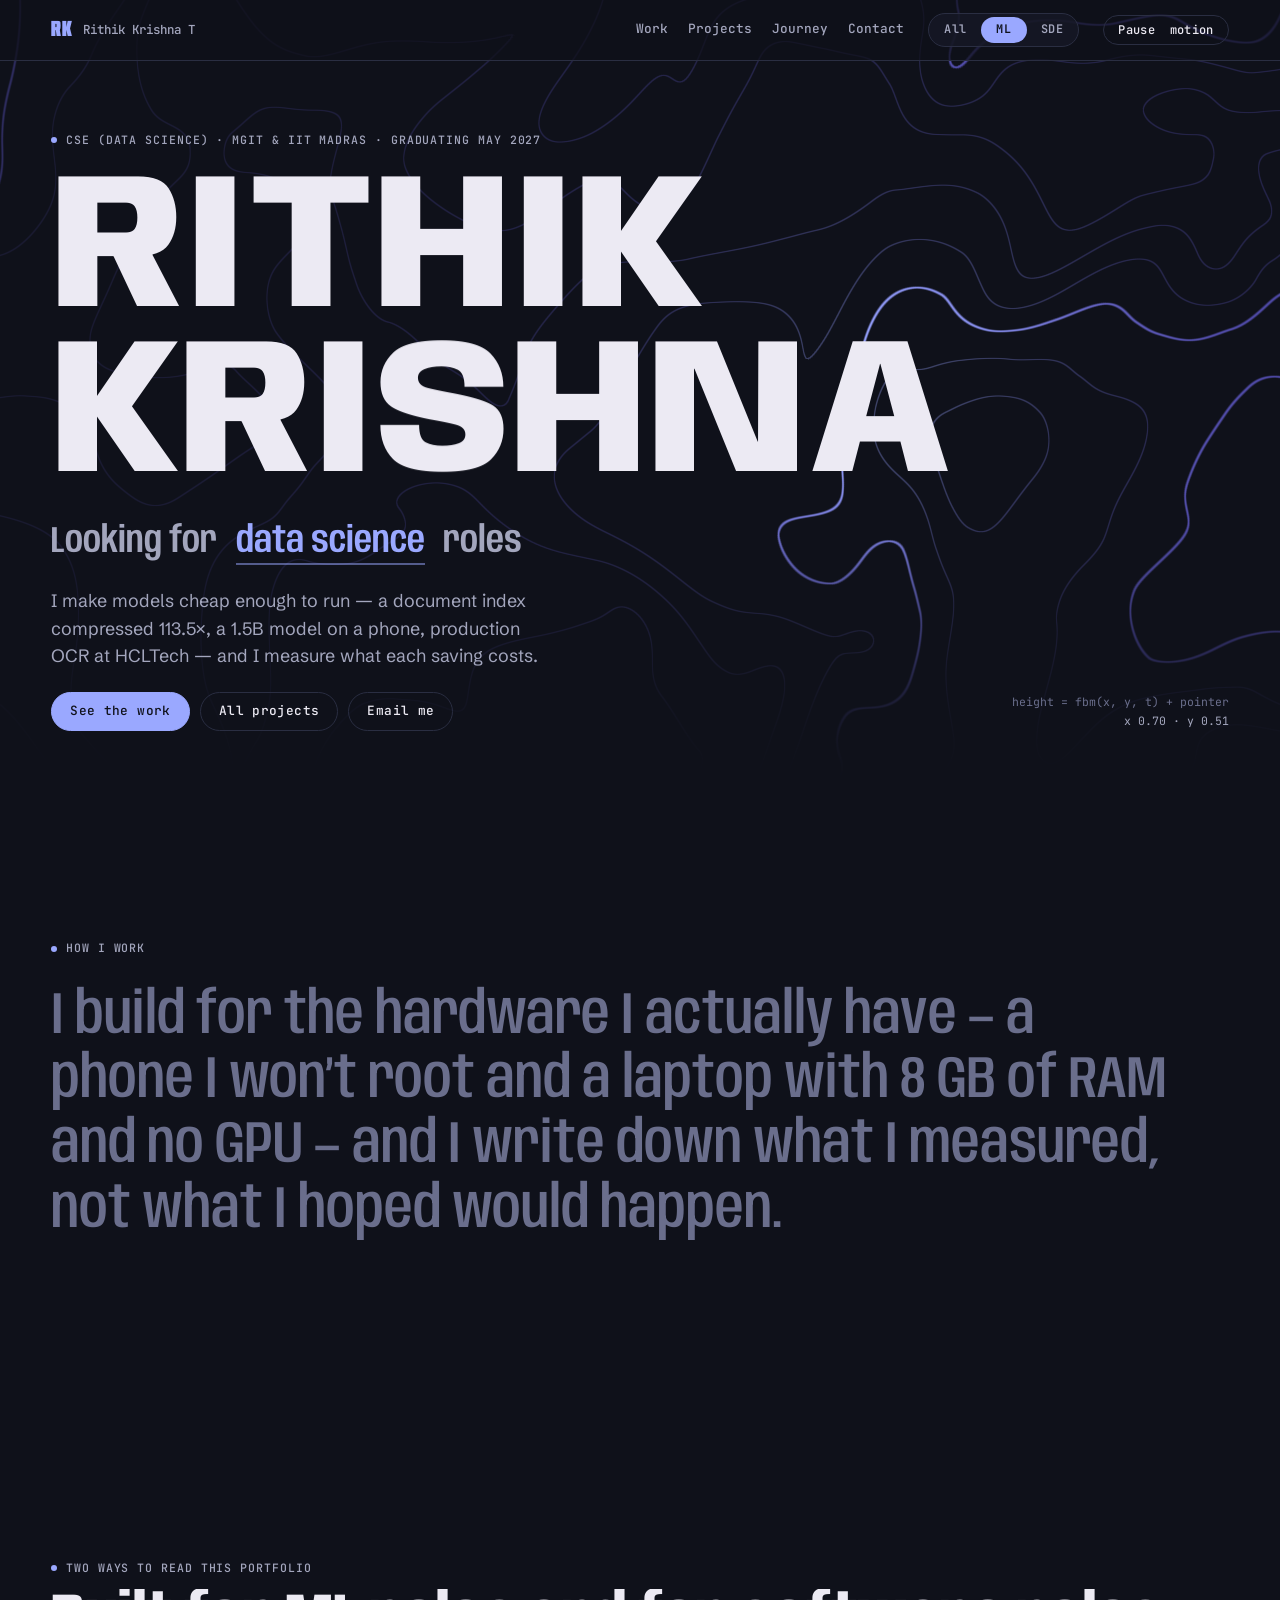
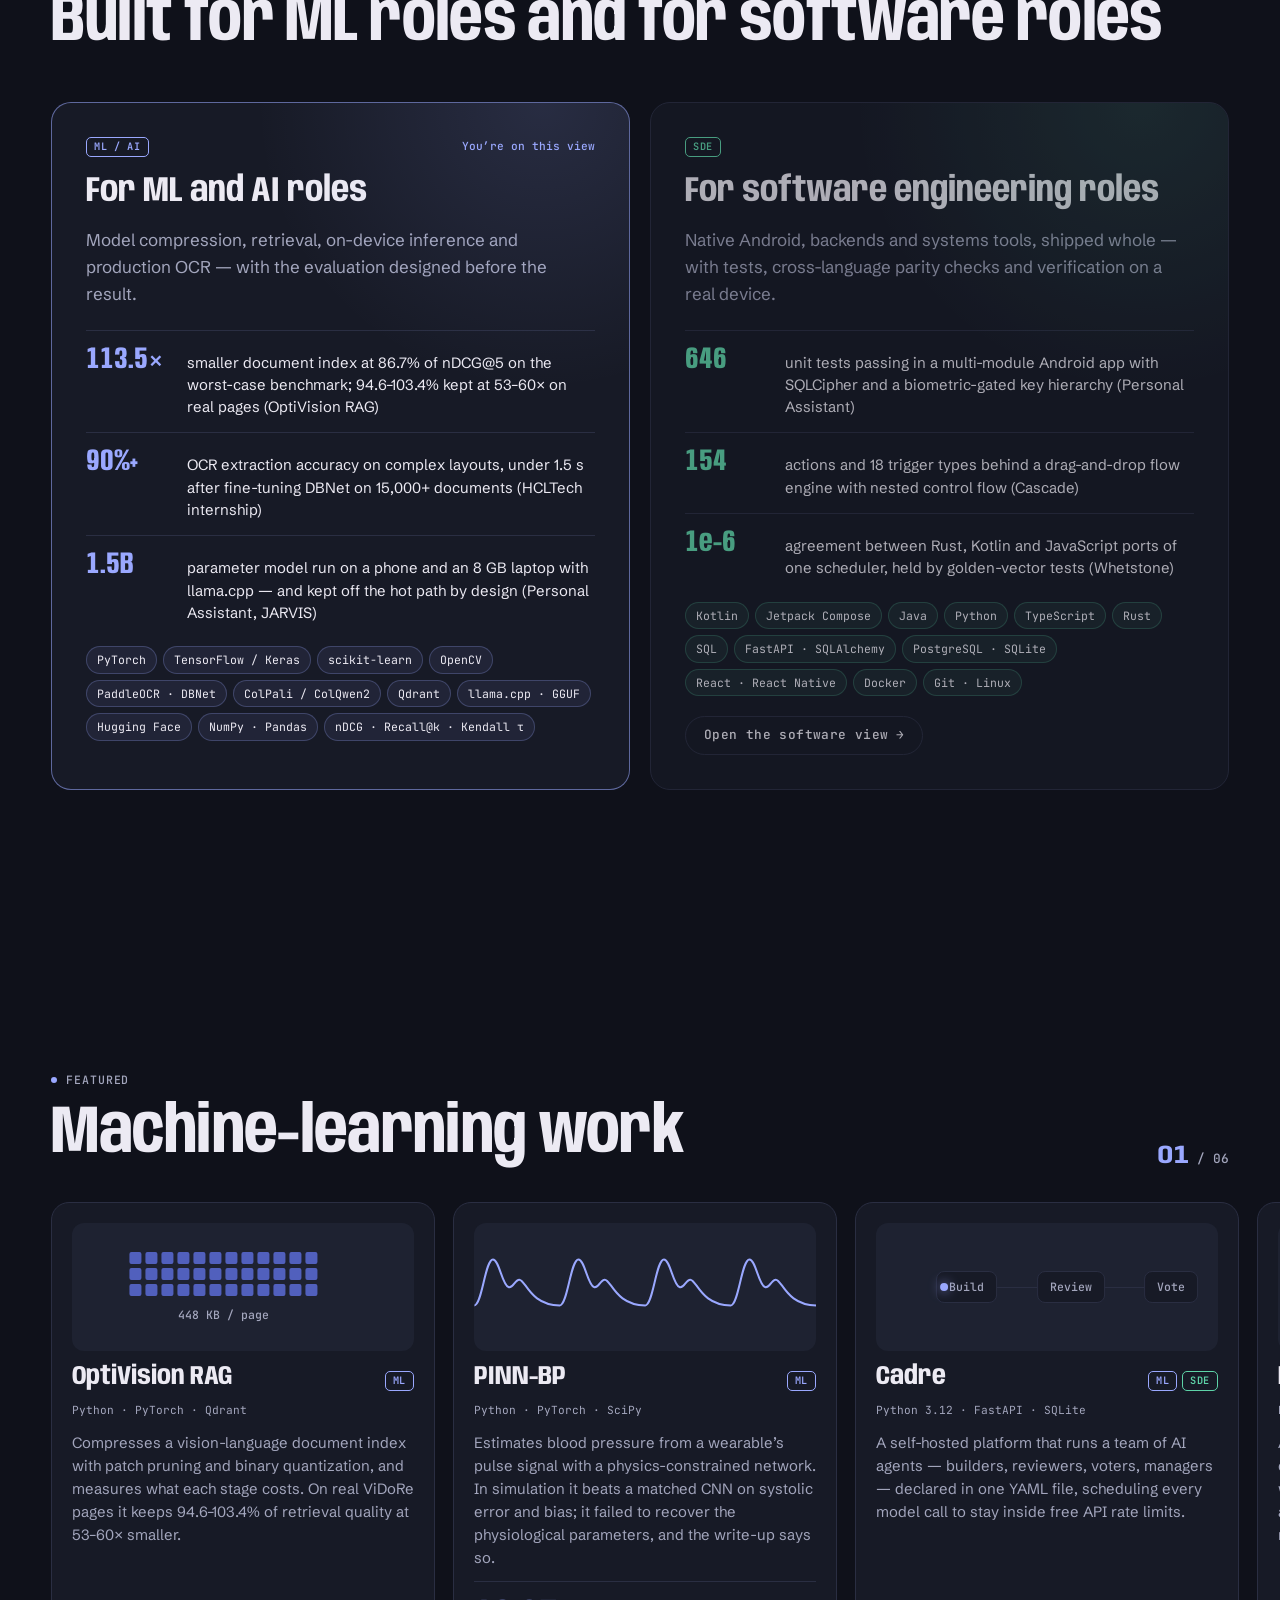
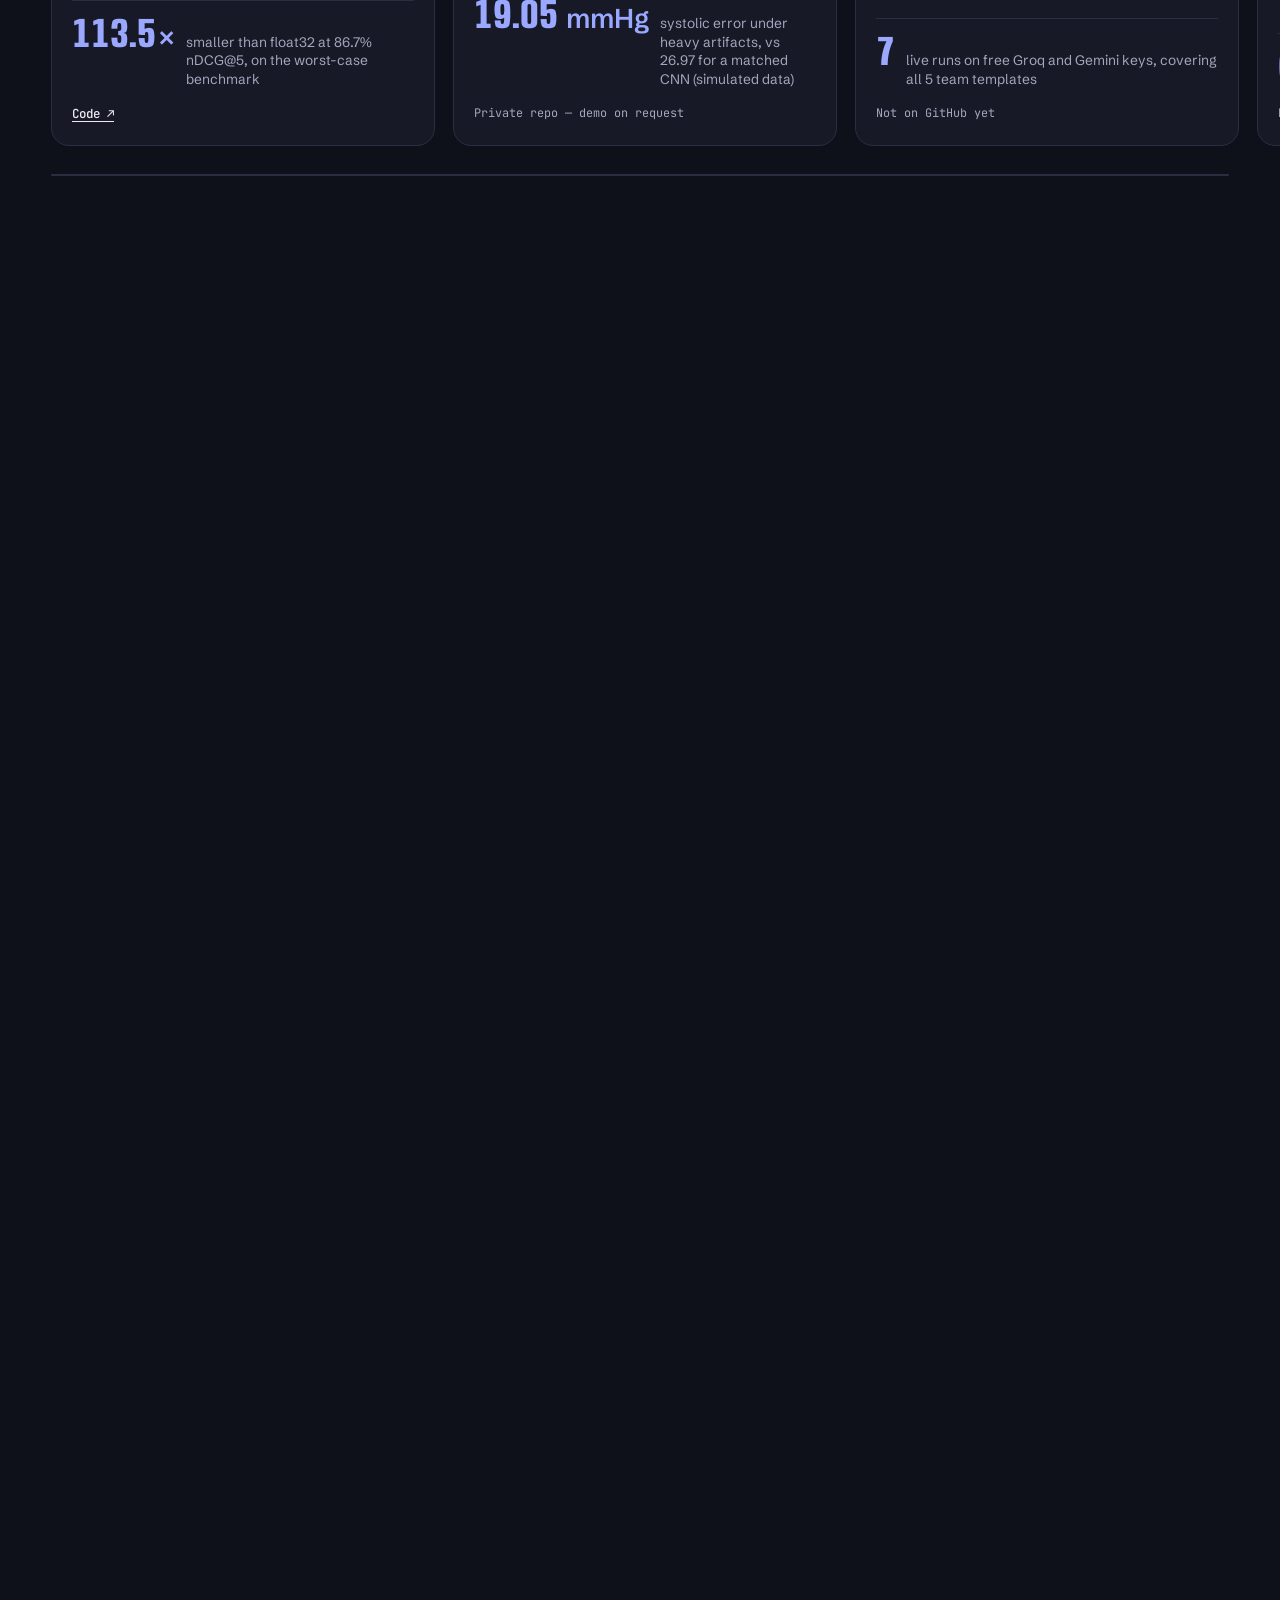
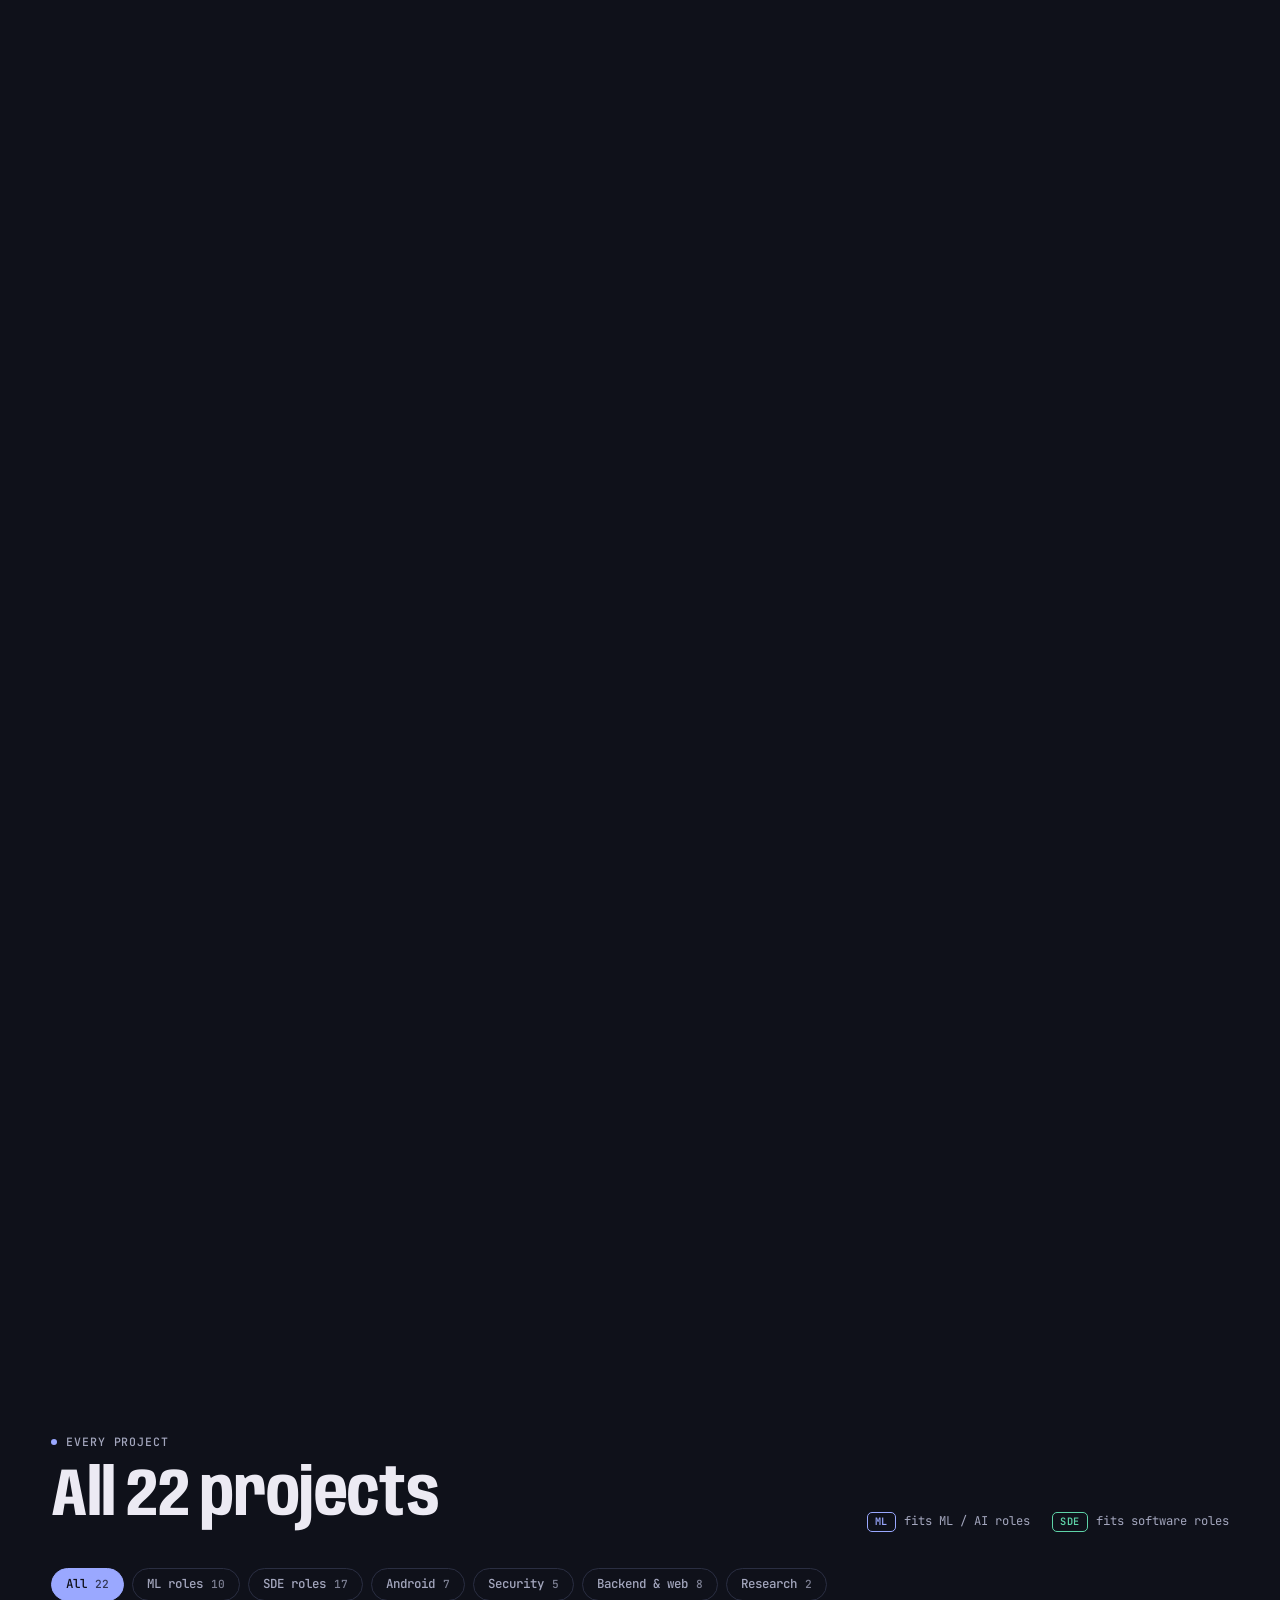
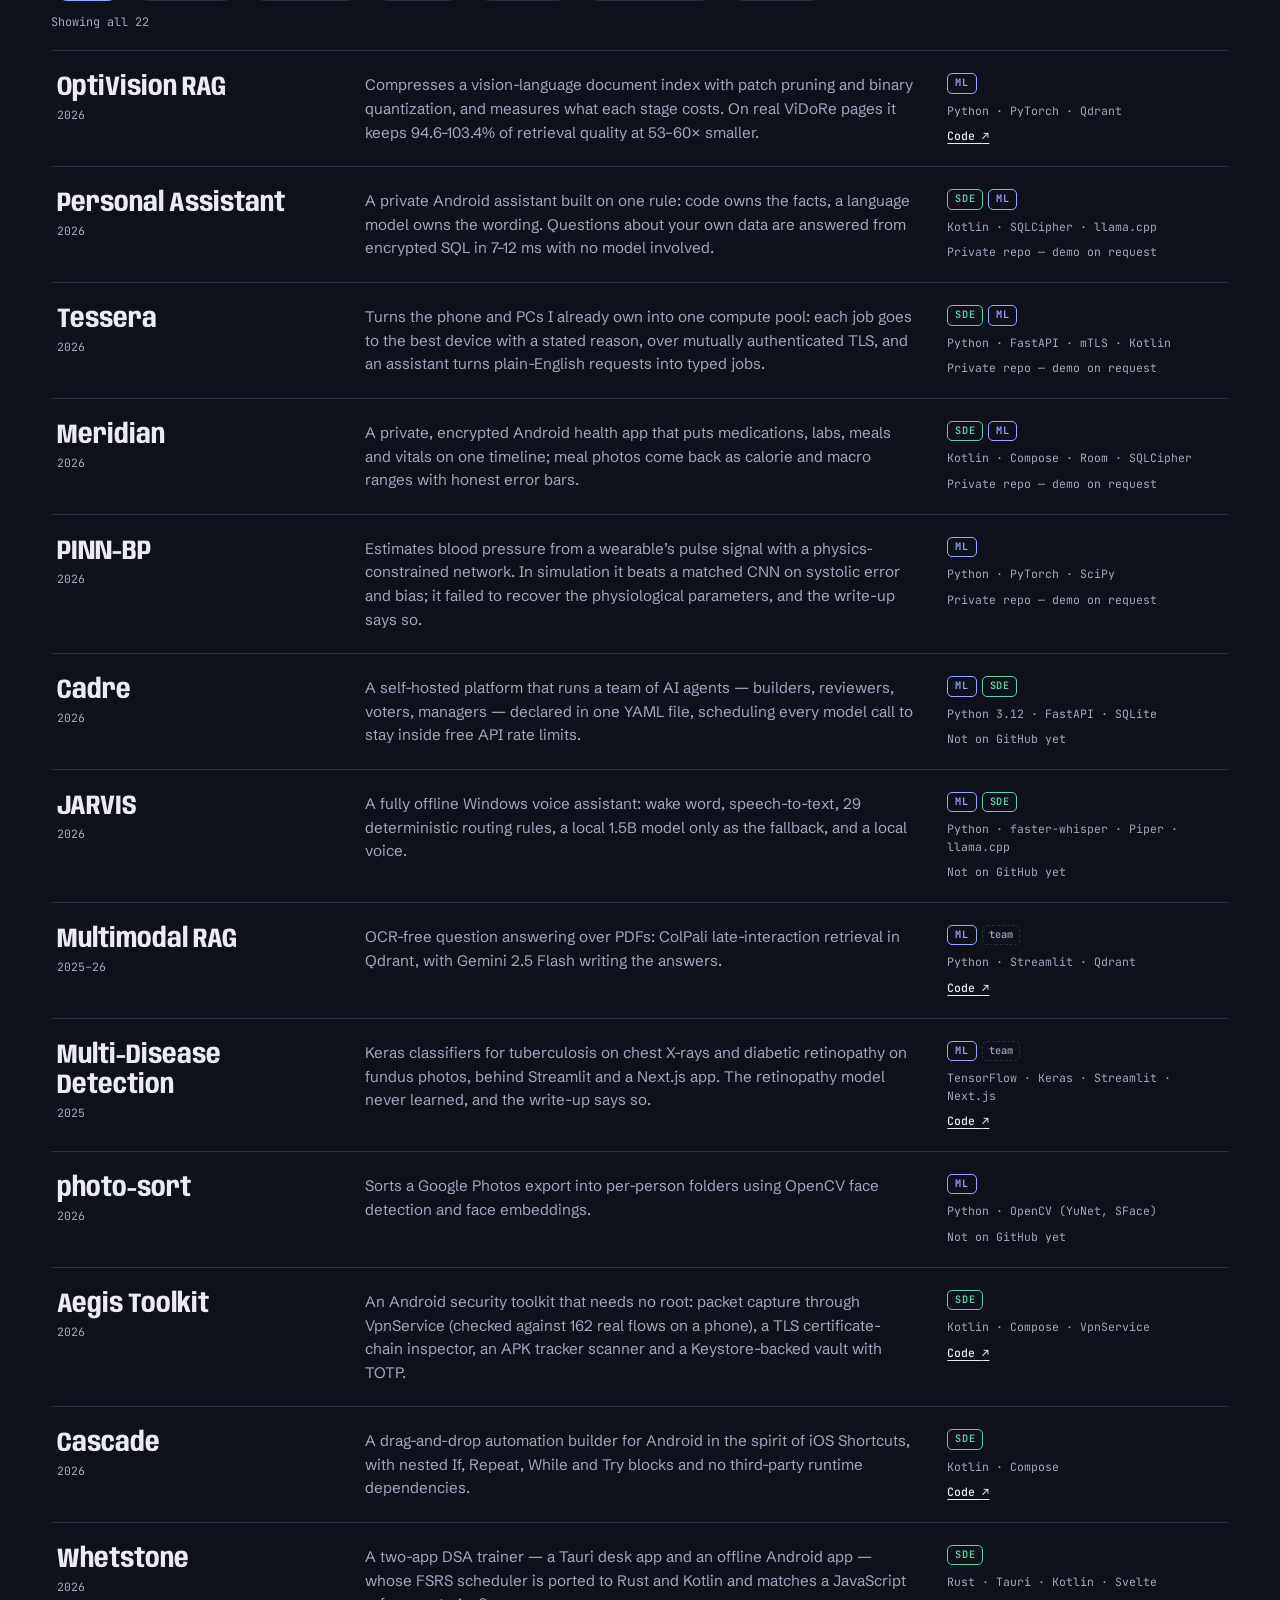
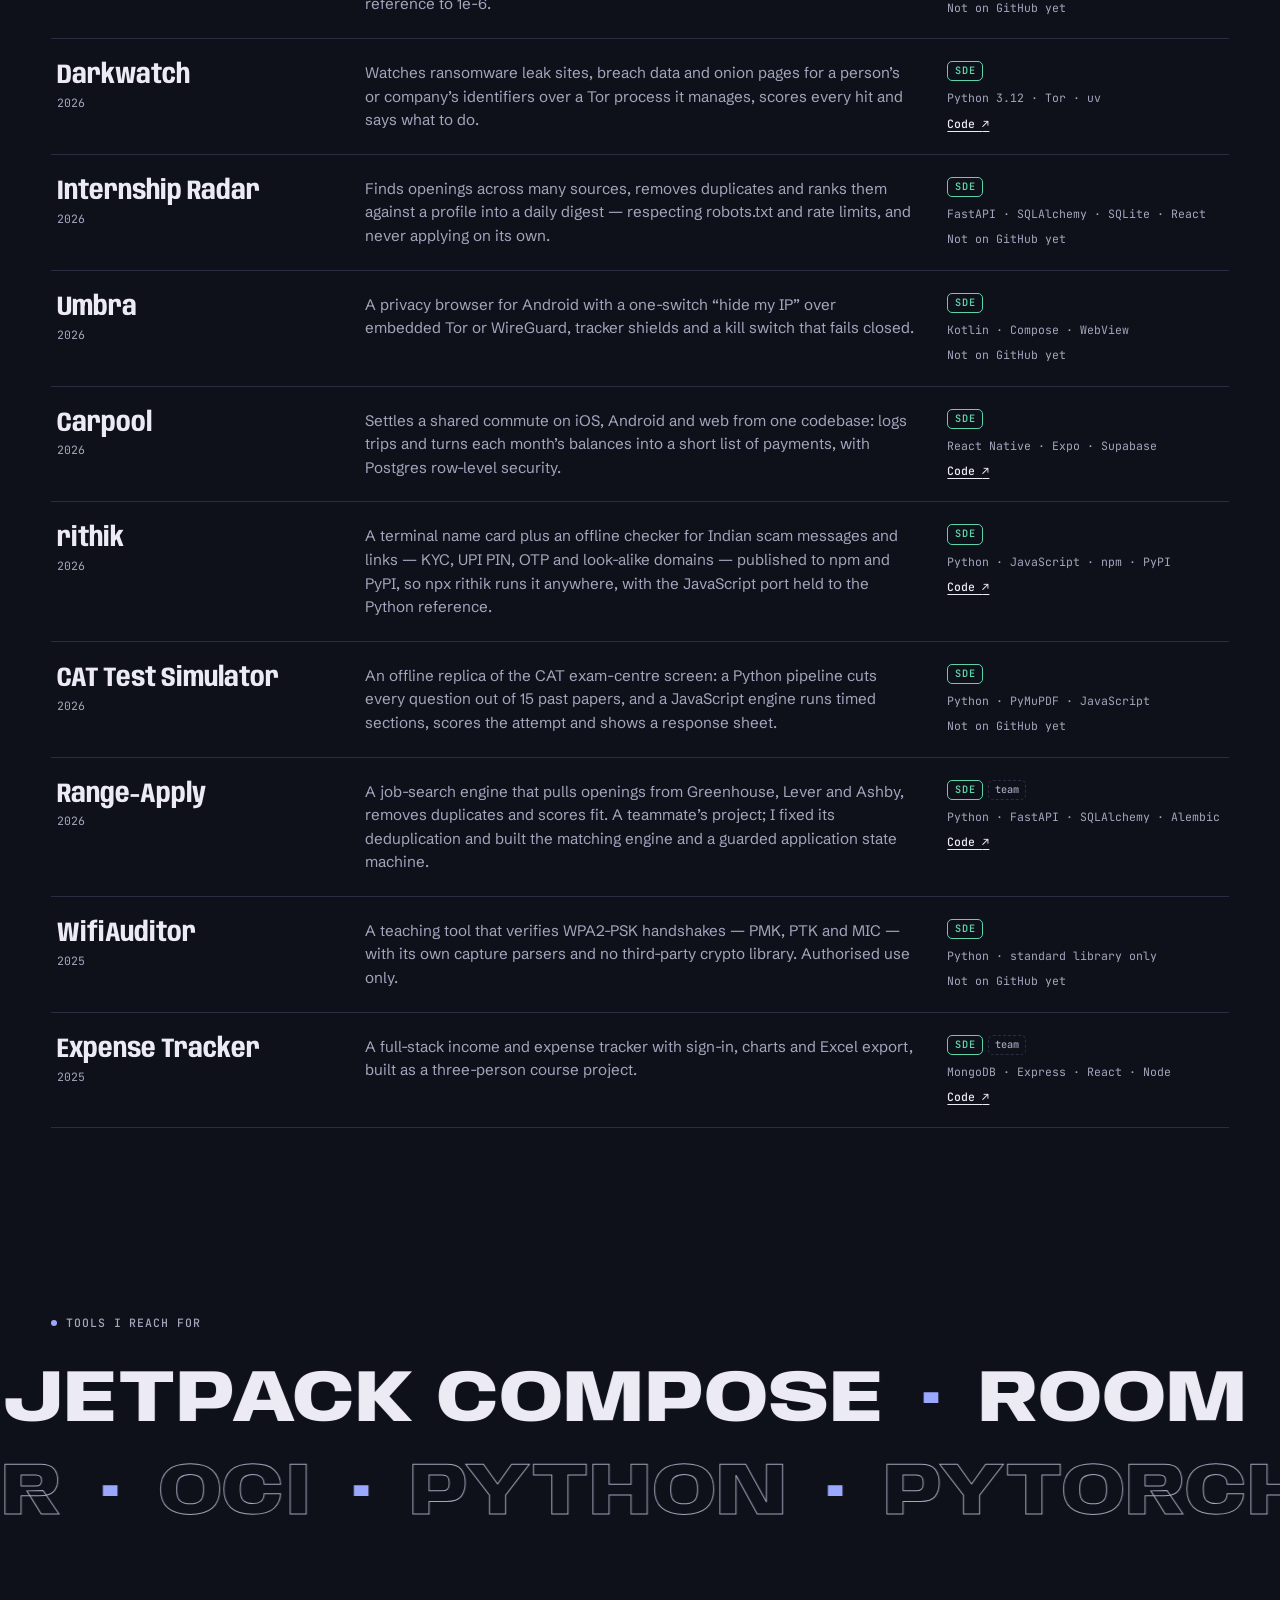
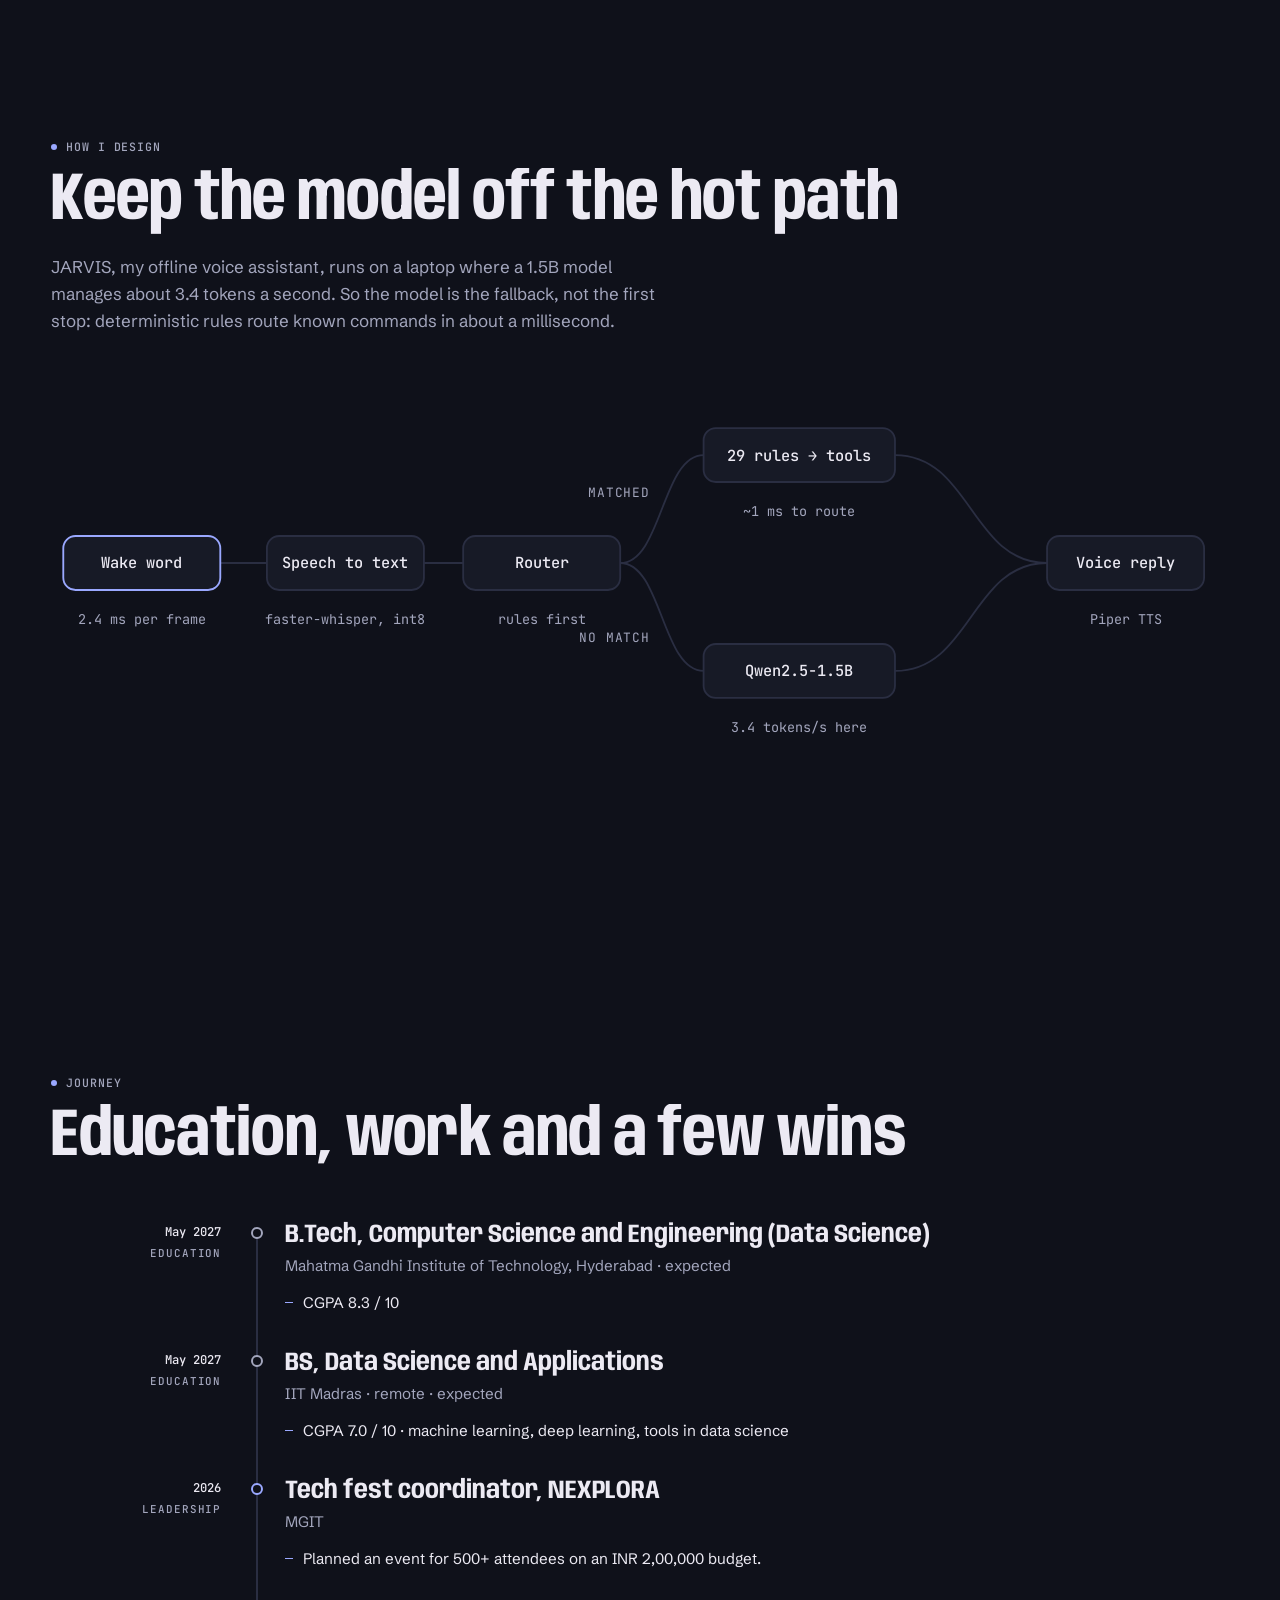
==== commit 888979d1: "Deploy portfolio build (source 525c7d5)" ====
--- a/ml/index.html
+++ b/ml/index.html
@@ -14,4 +14,4 @@
       } catch (e) {}
     </script><style>:root{color-scheme:dark;--ground:#0f111a;--surface:#171a26;--raised:#1e2231;--line:#2a2e42;--ink:#eceaf3;--muted:#a3a6bd;--dim:#6a6e8c;--amber:#f4b545;--ml:#9aa8ff;--sde:#5ed3a8;--cool:#5b6bd6;--cool-hi:#8b98e8;--accent:var(--amber);--accent-hi:#f7c66c;--accent-rgb:244 181 69;--contour:#5b6bd6;--display:"Anybody", "Arial Narrow", "Helvetica Neue", Arial, sans-serif;--body:"Schibsted Grotesk", "Segoe UI", system-ui, sans-serif;--mono:"JetBrains Mono", ui-monospace, Consolas, monospace;--gutter:clamp(16px, 4vw, 56px);--max:1320px;--header:60px}:root[data-lens=ml]{--accent:var(--ml);--accent-hi:#b9c3ff;--accent-rgb:154 168 255;--contour:#5d55c9}:root[data-lens=sde]{--accent:var(--sde);--accent-hi:#86e2c1;--accent-rgb:94 211 168;--contour:#2f7f86}*,:before,:after{box-sizing:border-box}[hidden]{display:none!important}html{background:var(--ground);scroll-padding-top:calc(var(--header) + 16px);-webkit-text-size-adjust:100%}body{background:var(--ground);color:var(--ink);font:400 1.0625rem/1.6 var(--body);-webkit-font-smoothing:antialiased;margin:0}img,svg,canvas,video{max-width:100%}a{color:inherit}::selection{background:var(--accent);color:var(--ground)}:focus-visible{outline:2px solid var(--accent);outline-offset:3px;border-radius:4px}main{overflow-x:clip}.wrap{padding-inline:max(var(--gutter), calc((100% - var(--max)) / 2))}.pad{padding-block:clamp(88px,12vw,168px)}.skip{z-index:100;background:var(--accent);color:var(--ground);font:600 .9rem/1 var(--body);border-radius:8px;padding:10px 14px;text-decoration:none;position:fixed;top:-80px;left:12px}.skip:focus{top:calc(env(safe-area-inset-top,0px) + 12px)}.visually-hidden{clip-path:inset(50%);white-space:nowrap;width:1px;height:1px;position:absolute;overflow:hidden}.tag{font:500 .72rem/1.4 var(--mono);letter-spacing:.08em;text-transform:uppercase;color:var(--muted);align-items:center;gap:.55rem;margin:0;display:inline-flex}.dot{background:var(--accent);border-radius:50%;flex:none;width:6px;height:6px;animation:2.4s ease-in-out infinite breathe}.h2{font-family:var(--display);font-variation-settings:"wdth" 78, "wght" 700;letter-spacing:-.01em;text-wrap:balance;margin:.7rem 0 0;font-size:clamp(2.2rem,5.4vw,4.2rem);font-weight:700;line-height:.98}.sub{max-width:62ch;color:var(--muted);margin:1rem 0 0}.btn{border:1px solid var(--line);color:var(--ink);font:500 .8rem/1 var(--mono);letter-spacing:.03em;cursor:pointer;background:0 0;border-radius:999px;align-items:center;gap:.45rem;padding:12px 18px;text-decoration:none;transition:border-color .2s,background-color .2s,color .2s;display:inline-flex}.btn:hover{border-color:var(--muted)}.btn-solid{background:var(--accent);border-color:var(--accent);color:var(--ground)}.btn-solid:hover{background:var(--accent-hi);border-color:var(--accent-hi)}.btn-small{padding:8px 14px;font-size:.75rem}.badge{font:600 .64rem/1.4 var(--mono);letter-spacing:.06em;border:1px solid;border-radius:5px;align-items:center;padding:2px 7px;display:inline-flex}.badge-ml{color:var(--ml)}.badge-sde{color:var(--sde)}.split-line{padding-bottom:.04em}.cursor{z-index:90;pointer-events:none;mix-blend-mode:difference;opacity:0;border:1.5px solid #fff;border-radius:50%;width:34px;height:34px;transition:width .25s,height .25s,opacity .25s;position:fixed;top:0;left:0;translate:-50% -50%}.cursor.on{opacity:1}.cursor.big{width:66px;height:66px}@media (hover:none),(pointer:coarse){.cursor{display:none}}@keyframes breathe{0%,to{opacity:1}50%{opacity:.3}}.paused *,.paused :before,.paused :after{animation-play-state:paused!important}@view-transition{navigation:auto}::view-transition-old(root),::view-transition-new(root){mix-blend-mode:normal}::view-transition-old(root){animation:none}::view-transition-new(root){animation:.85s cubic-bezier(.76,0,.24,1) both view-wipe}@keyframes view-wipe{0%{clip-path:circle(0 at var(--vt-x,50%) var(--vt-y,0px))}to{clip-path:circle(150vmax at var(--vt-x,50%) var(--vt-y,0px))}}@media (prefers-reduced-motion:reduce){@view-transition{navigation:none}*,:before,:after{transition:none!important;animation:none!important}.cursor{display:none}}
 </style><link rel="stylesheet" href="/_astro/Portfolio.DeWBqdQq.css"><style>html.lenis,html.lenis body{height:auto}.lenis:not(.lenis-autoToggle).lenis-stopped{overflow:clip}.lenis [data-lenis-prevent],.lenis [data-lenis-prevent-wheel],.lenis [data-lenis-prevent-touch],.lenis [data-lenis-prevent-vertical],.lenis [data-lenis-prevent-horizontal]{overscroll-behavior:contain}.lenis.lenis-smooth iframe{pointer-events:none}.lenis.lenis-autoToggle{transition-behavior:allow-discrete;transition-property:overflow;transition-duration:1ms}
-</style></head><body><a class="skip" href="#main" data-astro-cid-nen7h5rs>Skip to content</a><header class="bar" data-astro-cid-nen7h5rs><div class="bar-inner wrap" data-astro-cid-nen7h5rs><a class="brand" href="/ml/#top" data-astro-cid-nen7h5rs><b data-astro-cid-nen7h5rs>RK</b><span data-astro-cid-nen7h5rs>Rithik Krishna T</span></a><nav class="nav" aria-label="Sections" data-astro-cid-nen7h5rs><a href="#work" data-astro-cid-nen7h5rs>Work</a><a href="#projects" data-astro-cid-nen7h5rs>Projects</a><a href="#journey" data-astro-cid-nen7h5rs>Journey</a><a href="#contact" data-astro-cid-nen7h5rs>Contact</a></nav><nav class="lens" aria-label="View the portfolio for a role" data-astro-cid-nen7h5rs><a href="/" data-lens-link="all" data-astro-cid-nen7h5rs><span class="lens-label" data-astro-cid-nen7h5rs>All</span></a><a href="/ml/" data-lens-link="ml" aria-current="page" data-astro-cid-nen7h5rs><span class="pill" aria-hidden="true" data-astro-cid-nen7h5rs></span><span class="lens-label" data-astro-cid-nen7h5rs>ML</span></a><a href="/sde/" data-lens-link="sde" data-astro-cid-nen7h5rs><span class="lens-label" data-astro-cid-nen7h5rs>SDE</span></a></nav><button class="btn btn-small pause" type="button" data-pause aria-pressed="false" data-astro-cid-nen7h5rs><span data-pause-label data-astro-cid-nen7h5rs>Pause</span><span class="wide" data-astro-cid-nen7h5rs>&nbsp;motion</span></button></div><div class="progress" aria-hidden="true" data-astro-cid-nen7h5rs></div></header><main id="main" data-astro-cid-c6r7gr4v><section class="hero" id="top" data-astro-cid-ge2uvauf><canvas class="hero-canvas" aria-hidden="true" data-astro-cid-ge2uvauf></canvas><div class="hero-inner wrap" data-hero-inner data-astro-cid-ge2uvauf><p class="tag hero-intro" data-astro-cid-ge2uvauf><span class="dot" data-astro-cid-ge2uvauf></span>CSE (Data Science) · MGIT &amp; IIT Madras · graduating May 2027</p><h1 class="name" aria-label="Rithik Krishna T" data-astro-cid-ge2uvauf><span class="line" aria-hidden="true" data-astro-cid-ge2uvauf>Rithik</span><span class="line" aria-hidden="true" data-astro-cid-ge2uvauf>Krishna</span></h1><p class="role hero-intro" data-astro-cid-ge2uvauf><span class="visually-hidden" data-astro-cid-ge2uvauf>Looking for ML engineering, applied AI, data science roles.</span><span class="role-lead" aria-hidden="true" data-astro-cid-ge2uvauf>Looking for</span><span class="role-word" aria-hidden="true" data-roles="[&quot;ML engineering&quot;,&quot;applied AI&quot;,&quot;data science&quot;]" data-astro-cid-ge2uvauf>ML engineering</span><span class="role-lead" aria-hidden="true" data-astro-cid-ge2uvauf>roles</span></p><div class="hero-foot" data-astro-cid-ge2uvauf><div class="hero-copy" data-astro-cid-ge2uvauf><p class="lede hero-rise" data-astro-cid-ge2uvauf>I make models cheap enough to run — a document index compressed 113.5×, a 1.5B model on a phone, production OCR at HCLTech — and I measure what each saving costs.</p><div class="actions hero-intro" data-astro-cid-ge2uvauf><a class="btn btn-solid" href="#work" data-astro-cid-ge2uvauf>See the work</a><a class="btn" href="#projects" data-astro-cid-ge2uvauf>All projects</a><a class="btn" href="mailto:trithikkrishna@gmail.com" data-astro-cid-ge2uvauf>Email me</a></div></div><p class="readout hero-intro" aria-hidden="true" data-astro-cid-ge2uvauf>height = fbm(x, y, t) + pointer<br data-astro-cid-ge2uvauf><span data-coords data-astro-cid-ge2uvauf>x 0.62 · y 0.55</span></p></div></div></section><section class="statement wrap pad" aria-label="How I work" data-astro-cid-zx4qcpyt><p class="tag" data-astro-cid-zx4qcpyt><span class="dot" data-astro-cid-zx4qcpyt></span>How I work</p><p class="scrub" data-scrub data-astro-cid-zx4qcpyt>I build for the hardware I actually have — a phone I won’t root and a laptop with 8 GB of RAM and no GPU — and I write down what I <em class="accent" data-astro-cid-zx4qcpyt>measured,</em> not what I hoped would happen.</p></section><section class="fit wrap pad" id="fit" aria-labelledby="fit-title" data-astro-cid-7quset7c><p class="tag" data-astro-cid-7quset7c><span class="dot" data-astro-cid-7quset7c></span>Two ways to read this portfolio</p><h2 id="fit-title" class="h2" data-split data-astro-cid-7quset7c>Built for ML roles and for software roles</h2><div class="fit-grid" data-astro-cid-7quset7c><article class="panel panel-ml current" data-fit-panel data-astro-cid-7quset7c><div class="panel-head" data-astro-cid-7quset7c><span class="badge badge-ml" data-astro-cid-7quset7c>ML / AI</span><span class="here" data-astro-cid-7quset7c>You’re on this view</span></div><h3 data-astro-cid-7quset7c>For ML and AI roles</h3><p class="pitch" data-astro-cid-7quset7c>Model compression, retrieval, on-device inference and production OCR — with the evaluation designed before the result.</p><ul class="proof" role="list" data-astro-cid-7quset7c><li data-astro-cid-7quset7c><span class="fig-wrap" data-astro-cid-7quset7c><span class="fig" data-astro-cid-7quset7c>113.5</span><span class="fig-x" data-astro-cid-7quset7c>×</span></span><span class="txt" data-astro-cid-7quset7c>smaller document index at 86.7% of nDCG@5 on the worst-case benchmark; 94.6–103.4% kept at 53–60× on real pages (OptiVision RAG)</span></li><li data-astro-cid-7quset7c><span class="fig-wrap" data-astro-cid-7quset7c><span class="fig" data-astro-cid-7quset7c>90%+</span></span><span class="txt" data-astro-cid-7quset7c>OCR extraction accuracy on complex layouts, under 1.5 s after fine-tuning DBNet on 15,000+ documents (HCLTech internship)</span></li><li data-astro-cid-7quset7c><span class="fig-wrap" data-astro-cid-7quset7c><span class="fig" data-astro-cid-7quset7c>1.5B</span></span><span class="txt" data-astro-cid-7quset7c>parameter model run on a phone and an 8 GB laptop with llama.cpp — and kept off the hot path by design (Personal Assistant, JARVIS)</span></li></ul><ul class="skills" role="list" data-astro-cid-7quset7c><li data-astro-cid-7quset7c>PyTorch</li><li data-astro-cid-7quset7c>TensorFlow / Keras</li><li data-astro-cid-7quset7c>scikit-learn</li><li data-astro-cid-7quset7c>OpenCV</li><li data-astro-cid-7quset7c>PaddleOCR · DBNet</li><li data-astro-cid-7quset7c>ColPali / ColQwen2</li><li data-astro-cid-7quset7c>Qdrant</li><li data-astro-cid-7quset7c>llama.cpp · GGUF</li><li data-astro-cid-7quset7c>Hugging Face</li><li data-astro-cid-7quset7c>NumPy · Pandas</li><li data-astro-cid-7quset7c>nDCG · Recall@k · Kendall τ</li></ul></article><article class="panel panel-sde quiet" data-fit-panel data-astro-cid-7quset7c><div class="panel-head" data-astro-cid-7quset7c><span class="badge badge-sde" data-astro-cid-7quset7c>SDE</span></div><h3 data-astro-cid-7quset7c>For software engineering roles</h3><p class="pitch" data-astro-cid-7quset7c>Native Android, backends and systems tools, shipped whole — with tests, cross-language parity checks and verification on a real device.</p><ul class="proof" role="list" data-astro-cid-7quset7c><li data-astro-cid-7quset7c><span class="fig-wrap" data-astro-cid-7quset7c><span class="fig" data-astro-cid-7quset7c>646</span></span><span class="txt" data-astro-cid-7quset7c>unit tests passing in a multi-module Android app with SQLCipher and a biometric-gated key hierarchy (Personal Assistant)</span></li><li data-astro-cid-7quset7c><span class="fig-wrap" data-astro-cid-7quset7c><span class="fig" data-astro-cid-7quset7c>154</span></span><span class="txt" data-astro-cid-7quset7c>actions and 18 trigger types behind a drag-and-drop flow engine with nested control flow (Cascade)</span></li><li data-astro-cid-7quset7c><span class="fig-wrap" data-astro-cid-7quset7c><span class="fig" data-astro-cid-7quset7c>1e-6</span></span><span class="txt" data-astro-cid-7quset7c>agreement between Rust, Kotlin and JavaScript ports of one scheduler, held by golden-vector tests (Whetstone)</span></li></ul><ul class="skills" role="list" data-astro-cid-7quset7c><li data-astro-cid-7quset7c>Kotlin</li><li data-astro-cid-7quset7c>Jetpack Compose</li><li data-astro-cid-7quset7c>Java</li><li data-astro-cid-7quset7c>Python</li><li data-astro-cid-7quset7c>TypeScript</li><li data-astro-cid-7quset7c>Rust</li><li data-astro-cid-7quset7c>SQL</li><li data-astro-cid-7quset7c>FastAPI · SQLAlchemy</li><li data-astro-cid-7quset7c>PostgreSQL · SQLite</li><li data-astro-cid-7quset7c>React · React Native</li><li data-astro-cid-7quset7c>Docker</li><li data-astro-cid-7quset7c>Git · Linux</li></ul><a class="btn panel-link" href="/sde/" data-lens-link="sde" data-astro-cid-7quset7c>Open the software view <span aria-hidden="true" data-astro-cid-7quset7c>→</span></a></article></div></section><section class="rail" id="work" aria-labelledby="work-title" data-astro-cid-soqx7j2g><div class="wrap rail-head" data-astro-cid-soqx7j2g><div data-astro-cid-soqx7j2g><p class="tag" data-astro-cid-soqx7j2g><span class="dot" data-astro-cid-soqx7j2g></span>Featured</p><h2 id="work-title" class="h2" data-split data-astro-cid-soqx7j2g>Machine-learning work</h2></div><p class="counter" aria-hidden="true" data-astro-cid-soqx7j2g><span data-rail-index data-astro-cid-soqx7j2g>01</span> / 06</p><p class="swipe-hint" aria-hidden="true" data-astro-cid-soqx7j2g>Swipe for more →</p></div><div class="rail-viewport" data-astro-cid-soqx7j2g><ul class="rail-track" role="list" data-astro-cid-soqx7j2g><li class="card" data-astro-cid-soqx7j2g><div class="motif" aria-hidden="true" data-astro-cid-hrkc2wo6><div class="motif-inner motif-squeeze" data-astro-cid-hrkc2wo6><div class="grid" data-astro-cid-hrkc2wo6><span class="keep" style="--d:0.00s" data-astro-cid-hrkc2wo6></span><span class="drop" style="--d:0.25s" data-astro-cid-hrkc2wo6></span><span class="drop" style="--d:0.14s" data-astro-cid-hrkc2wo6></span><span class="keep" style="--d:0.04s" data-astro-cid-hrkc2wo6></span><span class="drop" style="--d:0.29s" data-astro-cid-hrkc2wo6></span><span class="drop" style="--d:0.18s" data-astro-cid-hrkc2wo6></span><span class="keep" style="--d:0.07s" data-astro-cid-hrkc2wo6></span><span class="drop" style="--d:0.32s" data-astro-cid-hrkc2wo6></span><span class="drop" style="--d:0.21s" data-astro-cid-hrkc2wo6></span><span class="drop" style="--d:0.11s" data-astro-cid-hrkc2wo6></span><span class="keep" style="--d:0.00s" data-astro-cid-hrkc2wo6></span><span class="drop" style="--d:0.25s" data-astro-cid-hrkc2wo6></span><span class="drop" style="--d:0.14s" data-astro-cid-hrkc2wo6></span><span class="keep" style="--d:0.04s" data-astro-cid-hrkc2wo6></span><span class="drop" style="--d:0.29s" data-astro-cid-hrkc2wo6></span><span class="drop" style="--d:0.18s" data-astro-cid-hrkc2wo6></span><span class="keep" style="--d:0.07s" data-astro-cid-hrkc2wo6></span><span class="drop" style="--d:0.32s" data-astro-cid-hrkc2wo6></span><span class="drop" style="--d:0.21s" data-astro-cid-hrkc2wo6></span><span class="drop" style="--d:0.11s" data-astro-cid-hrkc2wo6></span><span class="keep" style="--d:0.00s" data-astro-cid-hrkc2wo6></span><span class="drop" style="--d:0.25s" data-astro-cid-hrkc2wo6></span><span class="drop" style="--d:0.14s" data-astro-cid-hrkc2wo6></span><span class="keep" style="--d:0.04s" data-astro-cid-hrkc2wo6></span><span class="drop" style="--d:0.29s" data-astro-cid-hrkc2wo6></span><span class="drop" style="--d:0.18s" data-astro-cid-hrkc2wo6></span><span class="keep" style="--d:0.07s" data-astro-cid-hrkc2wo6></span><span class="drop" style="--d:0.32s" data-astro-cid-hrkc2wo6></span><span class="drop" style="--d:0.21s" data-astro-cid-hrkc2wo6></span><span class="drop" style="--d:0.11s" data-astro-cid-hrkc2wo6></span><span class="keep" style="--d:0.00s" data-astro-cid-hrkc2wo6></span><span class="drop" style="--d:0.25s" data-astro-cid-hrkc2wo6></span><span class="drop" style="--d:0.14s" data-astro-cid-hrkc2wo6></span><span class="keep" style="--d:0.04s" data-astro-cid-hrkc2wo6></span><span class="drop" style="--d:0.29s" data-astro-cid-hrkc2wo6></span><span class="drop" style="--d:0.18s" data-astro-cid-hrkc2wo6></span></div><div class="sizes" data-astro-cid-hrkc2wo6><span class="before" data-astro-cid-hrkc2wo6>448 KB / page</span><span class="after" data-astro-cid-hrkc2wo6>3.95 KB / page</span></div></div></div><div class="card-top" data-astro-cid-soqx7j2g><h3 data-astro-cid-soqx7j2g>OptiVision RAG</h3><span class="badges" data-astro-cid-soqx7j2g><span class="badge badge-ml" data-astro-cid-soqx7j2g>ML</span></span></div><p class="chip" data-astro-cid-soqx7j2g>Python · PyTorch · Qdrant</p><p class="desc" data-astro-cid-soqx7j2g>Compresses a vision-language document index with patch pruning and binary quantization, and measures what each stage costs. On real ViDoRe pages it keeps 94.6–103.4% of retrieval quality at 53–60× smaller.</p><p class="stat" data-astro-cid-soqx7j2g><span class="figure" data-astro-cid-soqx7j2g><span class="num" data-count="113.5" data-decimals="1" data-astro-cid-soqx7j2g>113.5</span><span class="suffix" data-astro-cid-soqx7j2g>×</span></span><span class="unit" data-astro-cid-soqx7j2g>smaller than float32 at 86.7% nDCG@5, on the worst-case benchmark</span></p><div class="card-links" data-astro-cid-soqx7j2g><a href="https://github.com/Daemon-VI/optivision-rag" target="_blank" rel="noopener" data-astro-cid-soqx7j2g>Code <span aria-hidden="true" data-astro-cid-soqx7j2g>↗</span><span class="visually-hidden" data-astro-cid-soqx7j2g>— OptiVision RAG (opens in a new tab)</span></a></div></li><li class="card" data-astro-cid-soqx7j2g><div class="motif" aria-hidden="true" data-astro-cid-hrkc2wo6><div class="motif-inner motif-wave" data-astro-cid-hrkc2wo6><div class="wave" data-astro-cid-hrkc2wo6><svg viewBox="0 0 440 100" preserveAspectRatio="none" data-astro-cid-hrkc2wo6><path d="M0 70 C10 70 14 20 24 20 C32 20 36 48 44 50 C50 52 52 42 58 42 C66 42 72 70 110 70 C120 70 124 20 134 20 C142 20 146 48 154 50 C160 52 162 42 168 42 C176 42 182 70 220 70 C230 70 234 20 244 20 C252 20 256 48 264 50 C270 52 272 42 278 42 C286 42 292 70 330 70 C340 70 344 20 354 20 C362 20 366 48 374 50 C380 52 382 42 388 42 C396 42 402 70 440 70 C450 70 454 20 464 20 C472 20 476 48 484 50 C490 52 492 42 498 42 C506 42 512 70 550 70 C560 70 564 20 574 20 C582 20 586 48 594 50 C600 52 602 42 608 42 C616 42 622 70 660 70" data-astro-cid-hrkc2wo6></path></svg></div></div></div><div class="card-top" data-astro-cid-soqx7j2g><h3 data-astro-cid-soqx7j2g>PINN-BP</h3><span class="badges" data-astro-cid-soqx7j2g><span class="badge badge-ml" data-astro-cid-soqx7j2g>ML</span></span></div><p class="chip" data-astro-cid-soqx7j2g>Python · PyTorch · SciPy</p><p class="desc" data-astro-cid-soqx7j2g>Estimates blood pressure from a wearable’s pulse signal with a physics-constrained network. In simulation it beats a matched CNN on systolic error and bias; it failed to recover the physiological parameters, and the write-up says so.</p><p class="stat" data-astro-cid-soqx7j2g><span class="figure" data-astro-cid-soqx7j2g><span class="num" data-count="19.05" data-decimals="2" data-astro-cid-soqx7j2g>19.05</span><span class="suffix" data-astro-cid-soqx7j2g> mmHg</span></span><span class="unit" data-astro-cid-soqx7j2g>systolic error under heavy artifacts, vs 26.97 for a matched CNN (simulated data)</span></p><div class="card-links" data-astro-cid-soqx7j2g><span class="note" data-astro-cid-soqx7j2g>Private repo — demo on request</span></div></li><li class="card" data-astro-cid-soqx7j2g><div class="motif" aria-hidden="true" data-astro-cid-hrkc2wo6><div class="motif-inner motif-chain" data-astro-cid-hrkc2wo6><b style="--d:0.37s" data-astro-cid-hrkc2wo6>Build</b><b style="--d:1.20s" data-astro-cid-hrkc2wo6>Review</b><b style="--d:2.03s" data-astro-cid-hrkc2wo6>Vote</b><span class="pulse" data-astro-cid-hrkc2wo6></span></div></div><div class="card-top" data-astro-cid-soqx7j2g><h3 data-astro-cid-soqx7j2g>Cadre</h3><span class="badges" data-astro-cid-soqx7j2g><span class="badge badge-ml" data-astro-cid-soqx7j2g>ML</span><span class="badge badge-sde" data-astro-cid-soqx7j2g>SDE</span></span></div><p class="chip" data-astro-cid-soqx7j2g>Python 3.12 · FastAPI · SQLite</p><p class="desc" data-astro-cid-soqx7j2g>A self-hosted platform that runs a team of AI agents — builders, reviewers, voters, managers — declared in one YAML file, scheduling every model call to stay inside free API rate limits.</p><p class="stat" data-astro-cid-soqx7j2g><span class="figure" data-astro-cid-soqx7j2g><span class="num" data-count="7" data-decimals="0" data-astro-cid-soqx7j2g>7</span></span><span class="unit" data-astro-cid-soqx7j2g>live runs on free Groq and Gemini keys, covering all 5 team templates</span></p><div class="card-links" data-astro-cid-soqx7j2g><span class="note" data-astro-cid-soqx7j2g>Not on GitHub yet</span></div></li><li class="card" data-astro-cid-soqx7j2g><div class="motif" aria-hidden="true" data-astro-cid-hrkc2wo6><div class="motif-inner motif-fork" data-astro-cid-hrkc2wo6><div class="fork" data-astro-cid-hrkc2wo6><svg viewBox="0 0 220 110" width="220" height="110" data-astro-cid-hrkc2wo6><path d="M40 55 C90 55 104 24 176 24" data-astro-cid-hrkc2wo6></path><path d="M40 55 C90 55 104 86 176 86" data-astro-cid-hrkc2wo6></path></svg><span class="fnode" style="left:40px;top:55px" data-astro-cid-hrkc2wo6>ask</span><span class="fnode" style="left:176px;top:24px" data-astro-cid-hrkc2wo6>SQL</span><span class="fnode" style="left:176px;top:86px" data-astro-cid-hrkc2wo6>model</span><i class="pkt fast" style="offset-path:path('M40 55 C90 55 104 24 176 24')" data-astro-cid-hrkc2wo6></i><i class="pkt slow" style="offset-path:path('M40 55 C90 55 104 86 176 86')" data-astro-cid-hrkc2wo6></i></div></div></div><div class="card-top" data-astro-cid-soqx7j2g><h3 data-astro-cid-soqx7j2g>Personal Assistant</h3><span class="badges" data-astro-cid-soqx7j2g><span class="badge badge-sde" data-astro-cid-soqx7j2g>SDE</span><span class="badge badge-ml" data-astro-cid-soqx7j2g>ML</span></span></div><p class="chip" data-astro-cid-soqx7j2g>Kotlin · SQLCipher · llama.cpp</p><p class="desc" data-astro-cid-soqx7j2g>A private Android assistant built on one rule: code owns the facts, a language model owns the wording. Questions about your own data are answered from encrypted SQL in 7–12 ms with no model involved.</p><p class="stat" data-astro-cid-soqx7j2g><span class="figure" data-astro-cid-soqx7j2g><span class="num" data-count="646" data-decimals="0" data-astro-cid-soqx7j2g>646</span></span><span class="unit" data-astro-cid-soqx7j2g>unit tests passing, none failing</span></p><div class="card-links" data-astro-cid-soqx7j2g><span class="note" data-astro-cid-soqx7j2g>Private repo — demo on request</span></div></li><li class="card" data-astro-cid-soqx7j2g><div class="motif" aria-hidden="true" data-astro-cid-hrkc2wo6><div class="motif-inner motif-voice" data-astro-cid-hrkc2wo6><div class="voice" data-astro-cid-hrkc2wo6><i style="--h:0.35;--d:0.00s" data-astro-cid-hrkc2wo6></i><i style="--h:0.7;--d:0.13s" data-astro-cid-hrkc2wo6></i><i style="--h:0.5;--d:0.26s" data-astro-cid-hrkc2wo6></i><i style="--h:0.95;--d:0.39s" data-astro-cid-hrkc2wo6></i><i style="--h:0.6;--d:0.52s" data-astro-cid-hrkc2wo6></i><i style="--h:0.85;--d:0.65s" data-astro-cid-hrkc2wo6></i><i style="--h:0.4;--d:0.78s" data-astro-cid-hrkc2wo6></i><i style="--h:0.75;--d:0.91s" data-astro-cid-hrkc2wo6></i><i style="--h:0.55;--d:1.04s" data-astro-cid-hrkc2wo6></i><i style="--h:0.3;--d:1.17s" data-astro-cid-hrkc2wo6></i><i style="--h:0.65;--d:1.30s" data-astro-cid-hrkc2wo6></i></div></div></div><div class="card-top" data-astro-cid-soqx7j2g><h3 data-astro-cid-soqx7j2g>JARVIS</h3><span class="badges" data-astro-cid-soqx7j2g><span class="badge badge-ml" data-astro-cid-soqx7j2g>ML</span><span class="badge badge-sde" data-astro-cid-soqx7j2g>SDE</span></span></div><p class="chip" data-astro-cid-soqx7j2g>Python · faster-whisper · Piper · llama.cpp</p><p class="desc" data-astro-cid-soqx7j2g>A fully offline Windows voice assistant: wake word, speech-to-text, 29 deterministic routing rules, a local 1.5B model only as the fallback, and a local voice.</p><p class="stat" data-astro-cid-soqx7j2g><span class="figure" data-astro-cid-soqx7j2g><span class="num" data-count="2.4" data-decimals="1" data-astro-cid-soqx7j2g>2.4</span><span class="suffix" data-astro-cid-soqx7j2g> ms</span></span><span class="unit" data-astro-cid-soqx7j2g>wake-word check per audio frame</span></p><div class="card-links" data-astro-cid-soqx7j2g><span class="note" data-astro-cid-soqx7j2g>Not on GitHub yet</span></div></li><li class="card" data-astro-cid-soqx7j2g><div class="motif" aria-hidden="true" data-astro-cid-hrkc2wo6><div class="motif-inner motif-tiles" data-astro-cid-hrkc2wo6><div class="tiles" data-astro-cid-hrkc2wo6><i style="--d:0.0s" data-astro-cid-hrkc2wo6></i><i style="--d:0.5s" data-astro-cid-hrkc2wo6></i><i style="--d:1.0s" data-astro-cid-hrkc2wo6></i><i style="--d:1.5s" data-astro-cid-hrkc2wo6></i><i class="flag" style="--d:2.0s" data-astro-cid-hrkc2wo6></i><i style="--d:2.5s" data-astro-cid-hrkc2wo6></i></div></div></div><div class="card-top" data-astro-cid-soqx7j2g><h3 data-astro-cid-soqx7j2g>Multi-Disease Detection</h3><span class="badges" data-astro-cid-soqx7j2g><span class="badge badge-ml" data-astro-cid-soqx7j2g>ML</span></span></div><p class="chip" data-astro-cid-soqx7j2g>TensorFlow · Keras · Streamlit · Next.js</p><p class="desc" data-astro-cid-soqx7j2g>Keras classifiers for tuberculosis on chest X-rays and diabetic retinopathy on fundus photos, behind Streamlit and a Next.js app. The retinopathy model never learned, and the write-up says so.</p><p class="stat" data-astro-cid-soqx7j2g><span class="figure" data-astro-cid-soqx7j2g><span class="num" data-count="97.1" data-decimals="1" data-astro-cid-soqx7j2g>97.1</span><span class="suffix" data-astro-cid-soqx7j2g>%</span></span><span class="unit" data-astro-cid-soqx7j2g>TB validation accuracy on a 479-image split</span></p><div class="card-links" data-astro-cid-soqx7j2g><a href="https://github.com/Daemon-VI/Multi-Disease-Detection" target="_blank" rel="noopener" data-astro-cid-soqx7j2g>Code <span aria-hidden="true" data-astro-cid-soqx7j2g>↗</span><span class="visually-hidden" data-astro-cid-soqx7j2g>— Multi-Disease Detection (opens in a new tab)</span></a></div></li></ul></div><div class="wrap meter-wrap" aria-hidden="true" data-astro-cid-soqx7j2g><div class="rail-meter" data-astro-cid-soqx7j2g><span data-astro-cid-soqx7j2g></span></div></div></section><section class="index wrap pad" id="projects" aria-labelledby="projects-title" data-astro-cid-ftq3vvlr><div class="index-head" data-astro-cid-ftq3vvlr><div data-astro-cid-ftq3vvlr><p class="tag" data-astro-cid-ftq3vvlr><span class="dot" data-astro-cid-ftq3vvlr></span>Every project</p><h2 id="projects-title" class="h2" data-split data-astro-cid-ftq3vvlr>All 22 projects</h2></div><p class="legend" data-astro-cid-ftq3vvlr><span class="legend-item" data-astro-cid-ftq3vvlr><span class="badge badge-ml" data-astro-cid-ftq3vvlr>ML</span> fits ML / AI roles</span><span class="legend-item" data-astro-cid-ftq3vvlr><span class="badge badge-sde" data-astro-cid-ftq3vvlr>SDE</span> fits software roles</span></p></div><div class="filters" role="group" aria-label="Filter projects" data-astro-cid-ftq3vvlr><button type="button" class="filter" data-filter="all" aria-pressed="true" data-astro-cid-ftq3vvlr>All<span class="count" data-astro-cid-ftq3vvlr>22</span></button><button type="button" class="filter" data-filter="ml" aria-pressed="false" data-astro-cid-ftq3vvlr>ML roles<span class="count" data-astro-cid-ftq3vvlr>10</span></button><button type="button" class="filter" data-filter="sde" aria-pressed="false" data-astro-cid-ftq3vvlr>SDE roles<span class="count" data-astro-cid-ftq3vvlr>17</span></button><button type="button" class="filter" data-filter="android" aria-pressed="false" data-astro-cid-ftq3vvlr>Android<span class="count" data-astro-cid-ftq3vvlr>7</span></button><button type="button" class="filter" data-filter="security" aria-pressed="false" data-astro-cid-ftq3vvlr>Security<span class="count" data-astro-cid-ftq3vvlr>5</span></button><button type="button" class="filter" data-filter="backend" aria-pressed="false" data-astro-cid-ftq3vvlr>Backend &amp; web<span class="count" data-astro-cid-ftq3vvlr>8</span></button><button type="button" class="filter" data-filter="research" aria-pressed="false" data-astro-cid-ftq3vvlr>Research<span class="count" data-astro-cid-ftq3vvlr>2</span></button></div><p class="showing" data-showing aria-live="polite" data-astro-cid-ftq3vvlr>Showing all 22</p><ul class="rows" role="list" data-rows data-astro-cid-ftq3vvlr><li class="row" data-filters="all ml research" data-peek-name="OptiVision RAG" data-peek-fig="113.5" data-peek-suffix="×" data-peek-label="smaller than float32 at 86.7% nDCG@5, on the worst-case benchmark" data-peek-area="ML · Research" data-astro-cid-ftq3vvlr><div class="row-name" data-astro-cid-ftq3vvlr><h3 data-astro-cid-ftq3vvlr>OptiVision RAG</h3><span class="year" data-astro-cid-ftq3vvlr>2026</span></div><p class="row-blurb" data-astro-cid-ftq3vvlr>Compresses a vision-language document index with patch pruning and binary quantization, and measures what each stage costs. On real ViDoRe pages it keeps 94.6–103.4% of retrieval quality at 53–60× smaller.</p><div class="row-meta" data-astro-cid-ftq3vvlr><span class="badges" data-astro-cid-ftq3vvlr><span class="badge badge-ml" data-astro-cid-ftq3vvlr>ML</span></span><span class="row-stack" data-astro-cid-ftq3vvlr>Python · PyTorch · Qdrant</span><a href="https://github.com/Daemon-VI/optivision-rag" target="_blank" rel="noopener" data-astro-cid-ftq3vvlr>Code <span aria-hidden="true" data-astro-cid-ftq3vvlr>↗</span><span class="visually-hidden" data-astro-cid-ftq3vvlr>— OptiVision RAG (opens in a new tab)</span></a></div></li><li class="row" data-filters="all ml sde android" data-peek-name="Personal Assistant" data-peek-fig="646" data-peek-suffix data-peek-label="unit tests passing, none failing" data-peek-area="Android · ML" data-astro-cid-ftq3vvlr><div class="row-name" data-astro-cid-ftq3vvlr><h3 data-astro-cid-ftq3vvlr>Personal Assistant</h3><span class="year" data-astro-cid-ftq3vvlr>2026</span></div><p class="row-blurb" data-astro-cid-ftq3vvlr>A private Android assistant built on one rule: code owns the facts, a language model owns the wording. Questions about your own data are answered from encrypted SQL in 7–12 ms with no model involved.</p><div class="row-meta" data-astro-cid-ftq3vvlr><span class="badges" data-astro-cid-ftq3vvlr><span class="badge badge-sde" data-astro-cid-ftq3vvlr>SDE</span><span class="badge badge-ml" data-astro-cid-ftq3vvlr>ML</span></span><span class="row-stack" data-astro-cid-ftq3vvlr>Kotlin · SQLCipher · llama.cpp</span><span class="status" data-astro-cid-ftq3vvlr>Private repo — demo on request</span></div></li><li class="row" data-filters="all ml sde android backend" data-peek-name="Tessera" data-peek-fig="12" data-peek-suffix data-peek-label="typed job kinds scheduled across my own devices" data-peek-area="Backend · Android" data-astro-cid-ftq3vvlr><div class="row-name" data-astro-cid-ftq3vvlr><h3 data-astro-cid-ftq3vvlr>Tessera</h3><span class="year" data-astro-cid-ftq3vvlr>2026</span></div><p class="row-blurb" data-astro-cid-ftq3vvlr>Turns the phone and PCs I already own into one compute pool: each job goes to the best device with a stated reason, over mutually authenticated TLS, and an assistant turns plain-English requests into typed jobs.</p><div class="row-meta" data-astro-cid-ftq3vvlr><span class="badges" data-astro-cid-ftq3vvlr><span class="badge badge-sde" data-astro-cid-ftq3vvlr>SDE</span><span class="badge badge-ml" data-astro-cid-ftq3vvlr>ML</span></span><span class="row-stack" data-astro-cid-ftq3vvlr>Python · FastAPI · mTLS · Kotlin</span><span class="status" data-astro-cid-ftq3vvlr>Private repo — demo on request</span></div></li><li class="row" data-filters="all ml sde android" data-peek-name="Meridian" data-peek-fig="1,240" data-peek-suffix data-peek-label="unit tests passing, none failing" data-peek-area="Android · ML" data-astro-cid-ftq3vvlr><div class="row-name" data-astro-cid-ftq3vvlr><h3 data-astro-cid-ftq3vvlr>Meridian</h3><span class="year" data-astro-cid-ftq3vvlr>2026</span></div><p class="row-blurb" data-astro-cid-ftq3vvlr>A private, encrypted Android health app that puts medications, labs, meals and vitals on one timeline; meal photos come back as calorie and macro ranges with honest error bars.</p><div class="row-meta" data-astro-cid-ftq3vvlr><span class="badges" data-astro-cid-ftq3vvlr><span class="badge badge-sde" data-astro-cid-ftq3vvlr>SDE</span><span class="badge badge-ml" data-astro-cid-ftq3vvlr>ML</span></span><span class="row-stack" data-astro-cid-ftq3vvlr>Kotlin · Compose · Room · SQLCipher</span><span class="status" data-astro-cid-ftq3vvlr>Private repo — demo on request</span></div></li><li class="row" data-filters="all ml research" data-peek-name="PINN-BP" data-peek-fig="19.05" data-peek-suffix=" mmHg" data-peek-label="systolic error under heavy artifacts, vs 26.97 for a matched CNN (simulated data)" data-peek-area="ML · Research" data-astro-cid-ftq3vvlr><div class="row-name" data-astro-cid-ftq3vvlr><h3 data-astro-cid-ftq3vvlr>PINN-BP</h3><span class="year" data-astro-cid-ftq3vvlr>2026</span></div><p class="row-blurb" data-astro-cid-ftq3vvlr>Estimates blood pressure from a wearable’s pulse signal with a physics-constrained network. In simulation it beats a matched CNN on systolic error and bias; it failed to recover the physiological parameters, and the write-up says so.</p><div class="row-meta" data-astro-cid-ftq3vvlr><span class="badges" data-astro-cid-ftq3vvlr><span class="badge badge-ml" data-astro-cid-ftq3vvlr>ML</span></span><span class="row-stack" data-astro-cid-ftq3vvlr>Python · PyTorch · SciPy</span><span class="status" data-astro-cid-ftq3vvlr>Private repo — demo on request</span></div></li><li class="row" data-filters="all ml sde backend" data-peek-name="Cadre" data-peek-fig="7" data-peek-suffix data-peek-label="live runs on free Groq and Gemini keys, covering all 5 team templates" data-peek-area="ML · Backend" data-astro-cid-ftq3vvlr><div class="row-name" data-astro-cid-ftq3vvlr><h3 data-astro-cid-ftq3vvlr>Cadre</h3><span class="year" data-astro-cid-ftq3vvlr>2026</span></div><p class="row-blurb" data-astro-cid-ftq3vvlr>A self-hosted platform that runs a team of AI agents — builders, reviewers, voters, managers — declared in one YAML file, scheduling every model call to stay inside free API rate limits.</p><div class="row-meta" data-astro-cid-ftq3vvlr><span class="badges" data-astro-cid-ftq3vvlr><span class="badge badge-ml" data-astro-cid-ftq3vvlr>ML</span><span class="badge badge-sde" data-astro-cid-ftq3vvlr>SDE</span></span><span class="row-stack" data-astro-cid-ftq3vvlr>Python 3.12 · FastAPI · SQLite</span><span class="status" data-astro-cid-ftq3vvlr>Not on GitHub yet</span></div></li><li class="row" data-filters="all ml sde" data-peek-name="JARVIS" data-peek-fig="2.4" data-peek-suffix=" ms" data-peek-label="wake-word check per audio frame" data-peek-area="ML · Tools" data-astro-cid-ftq3vvlr><div class="row-name" data-astro-cid-ftq3vvlr><h3 data-astro-cid-ftq3vvlr>JARVIS</h3><span class="year" data-astro-cid-ftq3vvlr>2026</span></div><p class="row-blurb" data-astro-cid-ftq3vvlr>A fully offline Windows voice assistant: wake word, speech-to-text, 29 deterministic routing rules, a local 1.5B model only as the fallback, and a local voice.</p><div class="row-meta" data-astro-cid-ftq3vvlr><span class="badges" data-astro-cid-ftq3vvlr><span class="badge badge-ml" data-astro-cid-ftq3vvlr>ML</span><span class="badge badge-sde" data-astro-cid-ftq3vvlr>SDE</span></span><span class="row-stack" data-astro-cid-ftq3vvlr>Python · faster-whisper · Piper · llama.cpp</span><span class="status" data-astro-cid-ftq3vvlr>Not on GitHub yet</span></div></li><li class="row" data-filters="all ml" data-peek-name="Multimodal RAG" data-peek-fig data-peek-suffix data-peek-label="Python · Streamlit · Qdrant" data-peek-area="ML" data-astro-cid-ftq3vvlr><div class="row-name" data-astro-cid-ftq3vvlr><h3 data-astro-cid-ftq3vvlr>Multimodal RAG</h3><span class="year" data-astro-cid-ftq3vvlr>2025–26</span></div><p class="row-blurb" data-astro-cid-ftq3vvlr>OCR-free question answering over PDFs: ColPali late-interaction retrieval in Qdrant, with Gemini 2.5 Flash writing the answers.</p><div class="row-meta" data-astro-cid-ftq3vvlr><span class="badges" data-astro-cid-ftq3vvlr><span class="badge badge-ml" data-astro-cid-ftq3vvlr>ML</span><span class="team" data-astro-cid-ftq3vvlr>team</span></span><span class="row-stack" data-astro-cid-ftq3vvlr>Python · Streamlit · Qdrant</span><a href="https://github.com/Daemon-VI/multimodal-rag-colpali" target="_blank" rel="noopener" data-astro-cid-ftq3vvlr>Code <span aria-hidden="true" data-astro-cid-ftq3vvlr>↗</span><span class="visually-hidden" data-astro-cid-ftq3vvlr>— Multimodal RAG (opens in a new tab)</span></a></div></li><li class="row" data-filters="all ml" data-peek-name="Multi-Disease Detection" data-peek-fig="97.1" data-peek-suffix="%" data-peek-label="TB validation accuracy on a 479-image split" data-peek-area="ML" data-astro-cid-ftq3vvlr><div class="row-name" data-astro-cid-ftq3vvlr><h3 data-astro-cid-ftq3vvlr>Multi-Disease Detection</h3><span class="year" data-astro-cid-ftq3vvlr>2025</span></div><p class="row-blurb" data-astro-cid-ftq3vvlr>Keras classifiers for tuberculosis on chest X-rays and diabetic retinopathy on fundus photos, behind Streamlit and a Next.js app. The retinopathy model never learned, and the write-up says so.</p><div class="row-meta" data-astro-cid-ftq3vvlr><span class="badges" data-astro-cid-ftq3vvlr><span class="badge badge-ml" data-astro-cid-ftq3vvlr>ML</span><span class="team" data-astro-cid-ftq3vvlr>team</span></span><span class="row-stack" data-astro-cid-ftq3vvlr>TensorFlow · Keras · Streamlit · Next.js</span><a href="https://github.com/Daemon-VI/Multi-Disease-Detection" target="_blank" rel="noopener" data-astro-cid-ftq3vvlr>Code <span aria-hidden="true" data-astro-cid-ftq3vvlr>↗</span><span class="visually-hidden" data-astro-cid-ftq3vvlr>— Multi-Disease Detection (opens in a new tab)</span></a></div></li><li class="row" data-filters="all ml" data-peek-name="photo-sort" data-peek-fig data-peek-suffix data-peek-label="Python · OpenCV (YuNet, SFace)" data-peek-area="ML · Tools" data-astro-cid-ftq3vvlr><div class="row-name" data-astro-cid-ftq3vvlr><h3 data-astro-cid-ftq3vvlr>photo-sort</h3><span class="year" data-astro-cid-ftq3vvlr>2026</span></div><p class="row-blurb" data-astro-cid-ftq3vvlr>Sorts a Google Photos export into per-person folders using OpenCV face detection and face embeddings.</p><div class="row-meta" data-astro-cid-ftq3vvlr><span class="badges" data-astro-cid-ftq3vvlr><span class="badge badge-ml" data-astro-cid-ftq3vvlr>ML</span></span><span class="row-stack" data-astro-cid-ftq3vvlr>Python · OpenCV (YuNet, SFace)</span><span class="status" data-astro-cid-ftq3vvlr>Not on GitHub yet</span></div></li><li class="row quiet" data-filters="all sde android security" data-peek-name="Aegis Toolkit" data-peek-fig="35" data-peek-suffix data-peek-label="security tools in one rootless app" data-peek-area="Android · Security" data-astro-cid-ftq3vvlr><div class="row-name" data-astro-cid-ftq3vvlr><h3 data-astro-cid-ftq3vvlr>Aegis Toolkit</h3><span class="year" data-astro-cid-ftq3vvlr>2026</span></div><p class="row-blurb" data-astro-cid-ftq3vvlr>An Android security toolkit that needs no root: packet capture through VpnService (checked against 162 real flows on a phone), a TLS certificate-chain inspector, an APK tracker scanner and a Keystore-backed vault with TOTP.</p><div class="row-meta" data-astro-cid-ftq3vvlr><span class="badges" data-astro-cid-ftq3vvlr><span class="badge badge-sde" data-astro-cid-ftq3vvlr>SDE</span></span><span class="row-stack" data-astro-cid-ftq3vvlr>Kotlin · Compose · VpnService</span><a href="https://github.com/Daemon-VI/AegisToolkit" target="_blank" rel="noopener" data-astro-cid-ftq3vvlr>Code <span aria-hidden="true" data-astro-cid-ftq3vvlr>↗</span><span class="visually-hidden" data-astro-cid-ftq3vvlr>— Aegis Toolkit (opens in a new tab)</span></a></div></li><li class="row quiet" data-filters="all sde android" data-peek-name="Cascade" data-peek-fig="154" data-peek-suffix data-peek-label="actions, 18 trigger types" data-peek-area="Android" data-astro-cid-ftq3vvlr><div class="row-name" data-astro-cid-ftq3vvlr><h3 data-astro-cid-ftq3vvlr>Cascade</h3><span class="year" data-astro-cid-ftq3vvlr>2026</span></div><p class="row-blurb" data-astro-cid-ftq3vvlr>A drag-and-drop automation builder for Android in the spirit of iOS Shortcuts, with nested If, Repeat, While and Try blocks and no third-party runtime dependencies.</p><div class="row-meta" data-astro-cid-ftq3vvlr><span class="badges" data-astro-cid-ftq3vvlr><span class="badge badge-sde" data-astro-cid-ftq3vvlr>SDE</span></span><span class="row-stack" data-astro-cid-ftq3vvlr>Kotlin · Compose</span><a href="https://github.com/Daemon-VI/Cascade" target="_blank" rel="noopener" data-astro-cid-ftq3vvlr>Code <span aria-hidden="true" data-astro-cid-ftq3vvlr>↗</span><span class="visually-hidden" data-astro-cid-ftq3vvlr>— Cascade (opens in a new tab)</span></a></div></li><li class="row quiet" data-filters="all sde android" data-peek-name="Whetstone" data-peek-fig="215" data-peek-suffix data-peek-label="cards across 43 patterns, plus 78 problems" data-peek-area="Android · Tools" data-astro-cid-ftq3vvlr><div class="row-name" data-astro-cid-ftq3vvlr><h3 data-astro-cid-ftq3vvlr>Whetstone</h3><span class="year" data-astro-cid-ftq3vvlr>2026</span></div><p class="row-blurb" data-astro-cid-ftq3vvlr>A two-app DSA trainer — a Tauri desk app and an offline Android app — whose FSRS scheduler is ported to Rust and Kotlin and matches a JavaScript reference to 1e-6.</p><div class="row-meta" data-astro-cid-ftq3vvlr><span class="badges" data-astro-cid-ftq3vvlr><span class="badge badge-sde" data-astro-cid-ftq3vvlr>SDE</span></span><span class="row-stack" data-astro-cid-ftq3vvlr>Rust · Tauri · Kotlin · Svelte</span><span class="status" data-astro-cid-ftq3vvlr>Not on GitHub yet</span></div></li><li class="row quiet" data-filters="all sde security backend" data-peek-name="Darkwatch" data-peek-fig="141" data-peek-suffix data-peek-label="tests passing" data-peek-area="Security · Backend" data-astro-cid-ftq3vvlr><div class="row-name" data-astro-cid-ftq3vvlr><h3 data-astro-cid-ftq3vvlr>Darkwatch</h3><span class="year" data-astro-cid-ftq3vvlr>2026</span></div><p class="row-blurb" data-astro-cid-ftq3vvlr>Watches ransomware leak sites, breach data and onion pages for a person’s or company’s identifiers over a Tor process it manages, scores every hit and says what to do.</p><div class="row-meta" data-astro-cid-ftq3vvlr><span class="badges" data-astro-cid-ftq3vvlr><span class="badge badge-sde" data-astro-cid-ftq3vvlr>SDE</span></span><span class="row-stack" data-astro-cid-ftq3vvlr>Python 3.12 · Tor · uv</span><a href="https://github.com/Daemon-VI/darkwatch" target="_blank" rel="noopener" data-astro-cid-ftq3vvlr>Code <span aria-hidden="true" data-astro-cid-ftq3vvlr>↗</span><span class="visually-hidden" data-astro-cid-ftq3vvlr>— Darkwatch (opens in a new tab)</span></a></div></li><li class="row quiet" data-filters="all sde backend" data-peek-name="Internship Radar" data-peek-fig="142" data-peek-suffix data-peek-label="backend unit tests passing" data-peek-area="Backend · Web" data-astro-cid-ftq3vvlr><div class="row-name" data-astro-cid-ftq3vvlr><h3 data-astro-cid-ftq3vvlr>Internship Radar</h3><span class="year" data-astro-cid-ftq3vvlr>2026</span></div><p class="row-blurb" data-astro-cid-ftq3vvlr>Finds openings across many sources, removes duplicates and ranks them against a profile into a daily digest — respecting robots.txt and rate limits, and never applying on its own.</p><div class="row-meta" data-astro-cid-ftq3vvlr><span class="badges" data-astro-cid-ftq3vvlr><span class="badge badge-sde" data-astro-cid-ftq3vvlr>SDE</span></span><span class="row-stack" data-astro-cid-ftq3vvlr>FastAPI · SQLAlchemy · SQLite · React</span><span class="status" data-astro-cid-ftq3vvlr>Not on GitHub yet</span></div></li><li class="row quiet" data-filters="all sde android security" data-peek-name="Umbra" data-peek-fig="99,796" data-peek-suffix data-peek-label="tracker hosts in the bundled shield lists" data-peek-area="Android · Security" data-astro-cid-ftq3vvlr><div class="row-name" data-astro-cid-ftq3vvlr><h3 data-astro-cid-ftq3vvlr>Umbra</h3><span class="year" data-astro-cid-ftq3vvlr>2026</span></div><p class="row-blurb" data-astro-cid-ftq3vvlr>A privacy browser for Android with a one-switch “hide my IP” over embedded Tor or WireGuard, tracker shields and a kill switch that fails closed.</p><div class="row-meta" data-astro-cid-ftq3vvlr><span class="badges" data-astro-cid-ftq3vvlr><span class="badge badge-sde" data-astro-cid-ftq3vvlr>SDE</span></span><span class="row-stack" data-astro-cid-ftq3vvlr>Kotlin · Compose · WebView</span><span class="status" data-astro-cid-ftq3vvlr>Not on GitHub yet</span></div></li><li class="row quiet" data-filters="all sde backend" data-peek-name="Carpool" data-peek-fig="37" data-peek-suffix data-peek-label="unit tests passing" data-peek-area="Web · Backend" data-astro-cid-ftq3vvlr><div class="row-name" data-astro-cid-ftq3vvlr><h3 data-astro-cid-ftq3vvlr>Carpool</h3><span class="year" data-astro-cid-ftq3vvlr>2026</span></div><p class="row-blurb" data-astro-cid-ftq3vvlr>Settles a shared commute on iOS, Android and web from one codebase: logs trips and turns each month’s balances into a short list of payments, with Postgres row-level security.</p><div class="row-meta" data-astro-cid-ftq3vvlr><span class="badges" data-astro-cid-ftq3vvlr><span class="badge badge-sde" data-astro-cid-ftq3vvlr>SDE</span></span><span class="row-stack" data-astro-cid-ftq3vvlr>React Native · Expo · Supabase</span><a href="https://github.com/Daemon-VI/carpool" target="_blank" rel="noopener" data-astro-cid-ftq3vvlr>Code <span aria-hidden="true" data-astro-cid-ftq3vvlr>↗</span><span class="visually-hidden" data-astro-cid-ftq3vvlr>— Carpool (opens in a new tab)</span></a></div></li><li class="row quiet" data-filters="all sde security" data-peek-name="rithik" data-peek-fig="330" data-peek-suffix data-peek-label="JS-vs-Python parity tests passing" data-peek-area="Security · Tools" data-astro-cid-ftq3vvlr><div class="row-name" data-astro-cid-ftq3vvlr><h3 data-astro-cid-ftq3vvlr>rithik</h3><span class="year" data-astro-cid-ftq3vvlr>2026</span></div><p class="row-blurb" data-astro-cid-ftq3vvlr>A terminal name card plus an offline checker for Indian scam messages and links — KYC, UPI PIN, OTP and look-alike domains — in Python and a matching JavaScript port.</p><div class="row-meta" data-astro-cid-ftq3vvlr><span class="badges" data-astro-cid-ftq3vvlr><span class="badge badge-sde" data-astro-cid-ftq3vvlr>SDE</span></span><span class="row-stack" data-astro-cid-ftq3vvlr>Python · JavaScript · zero dependencies</span><a href="https://github.com/Daemon-VI/rithik" target="_blank" rel="noopener" data-astro-cid-ftq3vvlr>Code <span aria-hidden="true" data-astro-cid-ftq3vvlr>↗</span><span class="visually-hidden" data-astro-cid-ftq3vvlr>— rithik (opens in a new tab)</span></a></div></li><li class="row quiet" data-filters="all sde backend" data-peek-name="CAT Test Simulator" data-peek-fig="1,002" data-peek-suffix data-peek-label="questions across 15 papers" data-peek-area="Tools · Web" data-astro-cid-ftq3vvlr><div class="row-name" data-astro-cid-ftq3vvlr><h3 data-astro-cid-ftq3vvlr>CAT Test Simulator</h3><span class="year" data-astro-cid-ftq3vvlr>2026</span></div><p class="row-blurb" data-astro-cid-ftq3vvlr>An offline replica of the CAT exam-centre screen: a Python pipeline cuts every question out of 15 past papers, and a JavaScript engine runs timed sections, scores the attempt and shows a response sheet.</p><div class="row-meta" data-astro-cid-ftq3vvlr><span class="badges" data-astro-cid-ftq3vvlr><span class="badge badge-sde" data-astro-cid-ftq3vvlr>SDE</span></span><span class="row-stack" data-astro-cid-ftq3vvlr>Python · PyMuPDF · JavaScript</span><span class="status" data-astro-cid-ftq3vvlr>Not on GitHub yet</span></div></li><li class="row quiet" data-filters="all sde backend" data-peek-name="Range-Apply" data-peek-fig data-peek-suffix data-peek-label="Python · FastAPI · SQLAlchemy · Alembic" data-peek-area="Backend" data-astro-cid-ftq3vvlr><div class="row-name" data-astro-cid-ftq3vvlr><h3 data-astro-cid-ftq3vvlr>Range-Apply</h3><span class="year" data-astro-cid-ftq3vvlr>2026</span></div><p class="row-blurb" data-astro-cid-ftq3vvlr>A job-search engine that pulls openings from Greenhouse, Lever and Ashby, removes duplicates and scores fit. A teammate’s project; I fixed its deduplication and built the matching engine and a guarded application state machine.</p><div class="row-meta" data-astro-cid-ftq3vvlr><span class="badges" data-astro-cid-ftq3vvlr><span class="badge badge-sde" data-astro-cid-ftq3vvlr>SDE</span><span class="team" data-astro-cid-ftq3vvlr>team</span></span><span class="row-stack" data-astro-cid-ftq3vvlr>Python · FastAPI · SQLAlchemy · Alembic</span><a href="https://github.com/Daemon-VI/Range-Apply" target="_blank" rel="noopener" data-astro-cid-ftq3vvlr>Code <span aria-hidden="true" data-astro-cid-ftq3vvlr>↗</span><span class="visually-hidden" data-astro-cid-ftq3vvlr>— Range-Apply (opens in a new tab)</span></a></div></li><li class="row quiet" data-filters="all sde security" data-peek-name="WifiAuditor" data-peek-fig data-peek-suffix data-peek-label="Python · standard library only" data-peek-area="Security" data-astro-cid-ftq3vvlr><div class="row-name" data-astro-cid-ftq3vvlr><h3 data-astro-cid-ftq3vvlr>WifiAuditor</h3><span class="year" data-astro-cid-ftq3vvlr>2025</span></div><p class="row-blurb" data-astro-cid-ftq3vvlr>A teaching tool that verifies WPA2-PSK handshakes — PMK, PTK and MIC — with its own capture parsers and no third-party crypto library. Authorised use only.</p><div class="row-meta" data-astro-cid-ftq3vvlr><span class="badges" data-astro-cid-ftq3vvlr><span class="badge badge-sde" data-astro-cid-ftq3vvlr>SDE</span></span><span class="row-stack" data-astro-cid-ftq3vvlr>Python · standard library only</span><span class="status" data-astro-cid-ftq3vvlr>Not on GitHub yet</span></div></li><li class="row quiet" data-filters="all sde backend" data-peek-name="Expense Tracker" data-peek-fig data-peek-suffix data-peek-label="MongoDB · Express · React · Node" data-peek-area="Web" data-astro-cid-ftq3vvlr><div class="row-name" data-astro-cid-ftq3vvlr><h3 data-astro-cid-ftq3vvlr>Expense Tracker</h3><span class="year" data-astro-cid-ftq3vvlr>2025</span></div><p class="row-blurb" data-astro-cid-ftq3vvlr>A full-stack income and expense tracker with sign-in, charts and Excel export, built as a three-person course project.</p><div class="row-meta" data-astro-cid-ftq3vvlr><span class="badges" data-astro-cid-ftq3vvlr><span class="badge badge-sde" data-astro-cid-ftq3vvlr>SDE</span><span class="team" data-astro-cid-ftq3vvlr>team</span></span><span class="row-stack" data-astro-cid-ftq3vvlr>MongoDB · Express · React · Node</span><a href="https://github.com/Daemon-VI/Expense-tracker" target="_blank" rel="noopener" data-astro-cid-ftq3vvlr>Code <span aria-hidden="true" data-astro-cid-ftq3vvlr>↗</span><span class="visually-hidden" data-astro-cid-ftq3vvlr>— Expense Tracker (opens in a new tab)</span></a></div></li></ul></section><section class="marquee" aria-label="Tools I work with" data-astro-cid-u256hdza><div class="wrap" data-astro-cid-u256hdza><p class="tag" data-astro-cid-u256hdza><span class="dot" data-astro-cid-u256hdza></span>Tools I reach for</p></div><div class="mq-row" data-dir="1" data-astro-cid-u256hdza><div class="mq-inner" data-astro-cid-u256hdza><ul class="mq-group" role="list" data-astro-cid-u256hdza><li data-astro-cid-u256hdza>Kotlin</li><li data-astro-cid-u256hdza>Jetpack Compose</li><li data-astro-cid-u256hdza>Room</li><li data-astro-cid-u256hdza>VpnService</li><li data-astro-cid-u256hdza>Rust</li><li data-astro-cid-u256hdza>Tauri</li><li data-astro-cid-u256hdza>Svelte</li><li data-astro-cid-u256hdza>React Native</li></ul></div></div><div class="mq-row outline" data-dir="-1" data-astro-cid-u256hdza><div class="mq-inner" data-astro-cid-u256hdza><ul class="mq-group" role="list" data-astro-cid-u256hdza><li data-astro-cid-u256hdza>Python</li><li data-astro-cid-u256hdza>PyTorch</li><li data-astro-cid-u256hdza>FastAPI</li><li data-astro-cid-u256hdza>PostgreSQL</li><li data-astro-cid-u256hdza>Qdrant</li><li data-astro-cid-u256hdza>Docker</li><li data-astro-cid-u256hdza>llama.cpp</li><li data-astro-cid-u256hdza>Tor</li><li data-astro-cid-u256hdza>OCI</li></ul></div></div></section><section class="flow wrap pad" aria-labelledby="flow-title" data-astro-cid-mb5gojzx><p class="tag" data-astro-cid-mb5gojzx><span class="dot" data-astro-cid-mb5gojzx></span>How I design</p><h2 id="flow-title" class="h2" data-split data-astro-cid-mb5gojzx>Keep the model off the hot path</h2><p class="sub" data-astro-cid-mb5gojzx>JARVIS, my offline voice assistant, runs on a laptop where a 1.5B model manages about 3.4 tokens a second. So the model is the fallback, not the first stop: deterministic rules route known commands in about a millisecond.</p><div class="diagram" data-astro-cid-mb5gojzx><svg class="layout-wide" viewBox="0 0 960 310" role="img" aria-label="JARVIS request path: wake word, speech to text, then a router. Matched requests go to 29 rules → tools (~1 ms to route); the rest go to Qwen2.5-1.5B (3.4 tokens/s here). Both end in a spoken reply." data-diagram data-astro-cid-mb5gojzx><g data-astro-cid-mb5gojzx><path class="edge" d="M138 150 H176" data-astro-cid-mb5gojzx></path><path class="edge" d="M304 150 H336" data-astro-cid-mb5gojzx></path><path class="edge" d="M464 150 C498 150 498 62 532 62" data-astro-cid-mb5gojzx></path><path class="edge" d="M464 150 C498 150 498 238 532 238" data-astro-cid-mb5gojzx></path><path class="edge" d="M688 62 C750 62 750 150 812 150" data-astro-cid-mb5gojzx></path><path class="edge" d="M688 238 C750 238 750 150 812 150" data-astro-cid-mb5gojzx></path></g><g data-astro-cid-mb5gojzx><path class="edge-hot" d="M138 150 H176" data-edge="wake-stt" data-astro-cid-mb5gojzx></path><path class="edge-hot" d="M304 150 H336" data-edge="stt-router" data-astro-cid-mb5gojzx></path><path class="edge-hot" d="M464 150 C498 150 498 62 532 62" data-edge="router-rules" data-astro-cid-mb5gojzx></path><path class="edge-hot slow" d="M464 150 C498 150 498 238 532 238" data-edge="router-model" data-astro-cid-mb5gojzx></path><path class="edge-hot" d="M688 62 C750 62 750 150 812 150" data-edge="rules-voice" data-astro-cid-mb5gojzx></path><path class="edge-hot slow" d="M688 238 C750 238 750 150 812 150" data-edge="model-voice" data-astro-cid-mb5gojzx></path></g><text class="branch" x="488" y="96" text-anchor="end" data-astro-cid-mb5gojzx>matched</text><text class="branch" x="488" y="214" text-anchor="end" data-astro-cid-mb5gojzx>no match</text><g class="node" data-node="wake" data-astro-cid-mb5gojzx><rect x="10" y="128" width="128" height="44" rx="10" data-astro-cid-mb5gojzx></rect><text x="74" y="150" text-anchor="middle" dominant-baseline="central" data-astro-cid-mb5gojzx>Wake word</text><text class="caption" x="74" y="196" text-anchor="middle" dominant-baseline="central" data-astro-cid-mb5gojzx>2.4 ms per frame</text></g><g class="node" data-node="stt" data-astro-cid-mb5gojzx><rect x="176" y="128" width="128" height="44" rx="10" data-astro-cid-mb5gojzx></rect><text x="240" y="150" text-anchor="middle" dominant-baseline="central" data-astro-cid-mb5gojzx>Speech to text</text><text class="caption" x="240" y="196" text-anchor="middle" dominant-baseline="central" data-astro-cid-mb5gojzx>faster-whisper, int8</text></g><g class="node" data-node="router" data-astro-cid-mb5gojzx><rect x="336" y="128" width="128" height="44" rx="10" data-astro-cid-mb5gojzx></rect><text x="400" y="150" text-anchor="middle" dominant-baseline="central" data-astro-cid-mb5gojzx>Router</text><text class="caption" x="400" y="196" text-anchor="middle" dominant-baseline="central" data-astro-cid-mb5gojzx>rules first</text></g><g class="node" data-node="rules" data-astro-cid-mb5gojzx><rect x="532" y="40" width="156" height="44" rx="10" data-astro-cid-mb5gojzx></rect><text x="610" y="62" text-anchor="middle" dominant-baseline="central" data-astro-cid-mb5gojzx>29 rules → tools</text><text class="caption" x="610" y="108" text-anchor="middle" dominant-baseline="central" data-astro-cid-mb5gojzx>~1 ms to route</text></g><g class="node" data-node="model" data-astro-cid-mb5gojzx><rect x="532" y="216" width="156" height="44" rx="10" data-astro-cid-mb5gojzx></rect><text x="610" y="238" text-anchor="middle" dominant-baseline="central" data-astro-cid-mb5gojzx>Qwen2.5-1.5B</text><text class="caption" x="610" y="284" text-anchor="middle" dominant-baseline="central" data-astro-cid-mb5gojzx>3.4 tokens/s here</text></g><g class="node" data-node="voice" data-astro-cid-mb5gojzx><rect x="812" y="128" width="128" height="44" rx="10" data-astro-cid-mb5gojzx></rect><text x="876" y="150" text-anchor="middle" dominant-baseline="central" data-astro-cid-mb5gojzx>Voice reply</text><text class="caption" x="876" y="196" text-anchor="middle" dominant-baseline="central" data-astro-cid-mb5gojzx>Piper TTS</text></g></svg><svg class="layout-tall" viewBox="0 0 360 610" role="img" aria-label="JARVIS request path: wake word, speech to text, then a router. Matched requests go to 29 rules → tools (~1 ms to route); the rest go to Qwen2.5-1.5B (3.4 tokens/s here). Both end in a spoken reply." data-diagram data-astro-cid-mb5gojzx><g data-astro-cid-mb5gojzx><path class="edge" d="M100 62 V108" data-astro-cid-mb5gojzx></path><path class="edge" d="M100 152 V198" data-astro-cid-mb5gojzx></path><path class="edge" d="M100 242 C100 295 92 295 92 348" data-astro-cid-mb5gojzx></path><path class="edge" d="M100 242 C100 300 270 290 270 348" data-astro-cid-mb5gojzx></path><path class="edge" d="M92 426 C92 470 180 452 180 498" data-astro-cid-mb5gojzx></path><path class="edge" d="M270 426 C270 470 180 452 180 498" data-astro-cid-mb5gojzx></path></g><g data-astro-cid-mb5gojzx><path class="edge-hot" d="M100 62 V108" data-edge="wake-stt" data-astro-cid-mb5gojzx></path><path class="edge-hot" d="M100 152 V198" data-edge="stt-router" data-astro-cid-mb5gojzx></path><path class="edge-hot" d="M100 242 C100 295 92 295 92 348" data-edge="router-rules" data-astro-cid-mb5gojzx></path><path class="edge-hot slow" d="M100 242 C100 300 270 290 270 348" data-edge="router-model" data-astro-cid-mb5gojzx></path><path class="edge-hot" d="M92 426 C92 470 180 452 180 498" data-edge="rules-voice" data-astro-cid-mb5gojzx></path><path class="edge-hot slow" d="M270 426 C270 470 180 452 180 498" data-edge="model-voice" data-astro-cid-mb5gojzx></path></g><text class="branch" x="88" y="300" text-anchor="end" data-astro-cid-mb5gojzx>matched</text><text class="branch" x="214" y="282" text-anchor="start" data-astro-cid-mb5gojzx>no match</text><g class="node" data-node="wake" data-astro-cid-mb5gojzx><rect x="16" y="18" width="168" height="44" rx="10" data-astro-cid-mb5gojzx></rect><text x="100" y="40" text-anchor="middle" dominant-baseline="central" data-astro-cid-mb5gojzx>Wake word</text><text class="caption" x="196" y="44" text-anchor="start" dominant-baseline="central" data-astro-cid-mb5gojzx>2.4 ms per frame</text></g><g class="node" data-node="stt" data-astro-cid-mb5gojzx><rect x="16" y="108" width="168" height="44" rx="10" data-astro-cid-mb5gojzx></rect><text x="100" y="130" text-anchor="middle" dominant-baseline="central" data-astro-cid-mb5gojzx>Speech to text</text><text class="caption" x="196" y="134" text-anchor="start" dominant-baseline="central" data-astro-cid-mb5gojzx>faster-whisper, int8</text></g><g class="node" data-node="router" data-astro-cid-mb5gojzx><rect x="16" y="198" width="168" height="44" rx="10" data-astro-cid-mb5gojzx></rect><text x="100" y="220" text-anchor="middle" dominant-baseline="central" data-astro-cid-mb5gojzx>Router</text><text class="caption" x="196" y="224" text-anchor="start" dominant-baseline="central" data-astro-cid-mb5gojzx>rules first</text></g><g class="node" data-node="rules" data-astro-cid-mb5gojzx><rect x="10" y="348" width="164" height="44" rx="10" data-astro-cid-mb5gojzx></rect><text x="92" y="370" text-anchor="middle" dominant-baseline="central" data-astro-cid-mb5gojzx>29 rules → tools</text><text class="caption" x="92" y="414" text-anchor="middle" dominant-baseline="central" data-astro-cid-mb5gojzx>~1 ms to route</text></g><g class="node" data-node="model" data-astro-cid-mb5gojzx><rect x="186" y="348" width="168" height="44" rx="10" data-astro-cid-mb5gojzx></rect><text x="270" y="370" text-anchor="middle" dominant-baseline="central" data-astro-cid-mb5gojzx>Qwen2.5-1.5B</text><text class="caption" x="270" y="414" text-anchor="middle" dominant-baseline="central" data-astro-cid-mb5gojzx>3.4 tokens/s here</text></g><g class="node" data-node="voice" data-astro-cid-mb5gojzx><rect x="96" y="498" width="168" height="44" rx="10" data-astro-cid-mb5gojzx></rect><text x="180" y="520" text-anchor="middle" dominant-baseline="central" data-astro-cid-mb5gojzx>Voice reply</text><text class="caption" x="180" y="566" text-anchor="middle" dominant-baseline="central" data-astro-cid-mb5gojzx>Piper TTS</text></g></svg></div></section><section class="journey wrap pad" id="journey" aria-labelledby="journey-title" data-astro-cid-3xih677i><p class="tag" data-astro-cid-3xih677i><span class="dot" data-astro-cid-3xih677i></span>Journey</p><h2 id="journey-title" class="h2" data-split data-astro-cid-3xih677i>Education, work and a few wins</h2><div class="tl" data-timeline data-astro-cid-3xih677i><span class="tl-track" aria-hidden="true" data-astro-cid-3xih677i><span class="tl-fill" data-astro-cid-3xih677i></span></span><ol role="list" data-astro-cid-3xih677i><li class="tl-item" data-kind="Education" data-reveal data-astro-cid-3xih677i><p class="tl-when" data-astro-cid-3xih677i><span data-astro-cid-3xih677i>May 2027</span><span class="kind" data-astro-cid-3xih677i>Education</span></p><div class="tl-body" data-astro-cid-3xih677i><h3 data-astro-cid-3xih677i>B.Tech, Computer Science and Engineering (Data Science)</h3><p class="org" data-astro-cid-3xih677i>Mahatma Gandhi Institute of Technology, Hyderabad · expected</p><ul role="list" data-astro-cid-3xih677i><li data-astro-cid-3xih677i>CGPA 8.3 / 10</li></ul></div></li><li class="tl-item" data-kind="Education" data-reveal data-astro-cid-3xih677i><p class="tl-when" data-astro-cid-3xih677i><span data-astro-cid-3xih677i>May 2027</span><span class="kind" data-astro-cid-3xih677i>Education</span></p><div class="tl-body" data-astro-cid-3xih677i><h3 data-astro-cid-3xih677i>BS, Data Science and Applications</h3><p class="org" data-astro-cid-3xih677i>IIT Madras · remote · expected</p><ul role="list" data-astro-cid-3xih677i><li data-astro-cid-3xih677i>CGPA 7.0 / 10 · machine learning, deep learning, tools in data science</li></ul></div></li><li class="tl-item" data-kind="Leadership" data-reveal data-astro-cid-3xih677i><p class="tl-when" data-astro-cid-3xih677i><span data-astro-cid-3xih677i>2026</span><span class="kind" data-astro-cid-3xih677i>Leadership</span></p><div class="tl-body" data-astro-cid-3xih677i><h3 data-astro-cid-3xih677i>Tech fest coordinator, NEXPLORA</h3><p class="org" data-astro-cid-3xih677i>MGIT</p><ul role="list" data-astro-cid-3xih677i><li data-astro-cid-3xih677i>Planned an event for 500+ attendees on an INR 2,00,000 budget.</li></ul></div></li><li class="tl-item" data-kind="Work" data-reveal data-astro-cid-3xih677i><p class="tl-when" data-astro-cid-3xih677i><span data-astro-cid-3xih677i>Sep 2025 – Jan 2026</span><span class="kind" data-astro-cid-3xih677i>Work</span></p><div class="tl-body" data-astro-cid-3xih677i><h3 data-astro-cid-3xih677i>AI/ML Intern</h3><p class="org" data-astro-cid-3xih677i>HCLTech · Hyderabad</p><ul role="list" data-astro-cid-3xih677i><li data-astro-cid-3xih677i>Raised OCR text-extraction accuracy to 90%+ on complex layouts by benchmarking PaddleOCR against Tesseract.</li><li data-astro-cid-3xih677i>Cut inference latency to under 1.5 s by fine-tuning DBNet on 15,000+ skewed administrative documents.</li><li data-astro-cid-3xih677i>Containerised the pipeline with Docker on Oracle Cloud Infrastructure.</li></ul></div></li><li class="tl-item" data-kind="Certification" data-reveal data-astro-cid-3xih677i><p class="tl-when" data-astro-cid-3xih677i><span data-astro-cid-3xih677i>2025</span><span class="kind" data-astro-cid-3xih677i>Certification</span></p><div class="tl-body" data-astro-cid-3xih677i><h3 data-astro-cid-3xih677i>Oracle Cloud Infrastructure certification</h3><p class="org" data-astro-cid-3xih677i>Oracle</p></div></li><li class="tl-item" data-kind="Award" data-reveal data-astro-cid-3xih677i><p class="tl-when" data-astro-cid-3xih677i><span data-astro-cid-3xih677i>2024</span><span class="kind" data-astro-cid-3xih677i>Award</span></p><div class="tl-body" data-astro-cid-3xih677i><h3 data-astro-cid-3xih677i>HackSavy finalist</h3><p class="org" data-astro-cid-3xih677i>Top 5% of 300+ participants</p></div></li><li class="tl-item" data-kind="Award" data-reveal data-astro-cid-3xih677i><p class="tl-when" data-astro-cid-3xih677i><span data-astro-cid-3xih677i>2020</span><span class="kind" data-astro-cid-3xih677i>Award</span></p><div class="tl-body" data-astro-cid-3xih677i><h3 data-astro-cid-3xih677i>IMO Level-2 qualifier</h3><p class="org" data-astro-cid-3xih677i>International Mathematics Olympiad</p></div></li></ol></div></section><section class="contact wrap pad" id="contact" aria-labelledby="contact-title" data-astro-cid-he3spzz3><p class="tag" data-astro-cid-he3spzz3><span class="dot" data-astro-cid-he3spzz3></span>Contact</p><h2 id="contact-title" class="h2 big" data-split data-astro-cid-he3spzz3>Hiring for 2027? Let’s talk.</h2><p class="sub" data-astro-cid-he3spzz3>I graduate in May 2027 and I’m looking for full-time roles in machine learning, applied AI or data science. Email is the fastest way to reach me.</p><div class="magnet-zone" data-astro-cid-he3spzz3><a class="magnet" href="mailto:trithikkrishna@gmail.com" data-astro-cid-he3spzz3><span data-astro-cid-he3spzz3>trithikkrishna@gmail.com</span></a></div><div class="links" data-astro-cid-he3spzz3><button class="btn" type="button" data-copy="trithikkrishna@gmail.com" data-astro-cid-he3spzz3>Copy email</button><a class="btn" href="https://github.com/Daemon-VI" target="_blank" rel="noopener" data-astro-cid-he3spzz3>GitHub <span aria-hidden="true" data-astro-cid-he3spzz3>↗</span></a><a class="btn" href="https://www.linkedin.com/in/rithikkrishnat/" target="_blank" rel="noopener" data-astro-cid-he3spzz3>LinkedIn <span aria-hidden="true" data-astro-cid-he3spzz3>↗</span></a><span class="status" data-copy-status aria-live="polite" data-astro-cid-he3spzz3></span></div></section></main><footer class="foot wrap" data-astro-cid-jo6i4kqk><p data-astro-cid-jo6i4kqk>© 2026 Rithik Krishna T · Hyderabad, India</p><p data-astro-cid-jo6i4kqk>Built with Astro, GSAP and Lenis. Every figure on this page comes from the project’s own measurements.</p></footer><div class="cursor" aria-hidden="true" data-astro-cid-c6r7gr4v></div><div class="peek" aria-hidden="true" data-astro-cid-c6r7gr4v><p class="peek-area" data-peek-area data-astro-cid-c6r7gr4v></p><p class="peek-fig" data-peek-fig data-astro-cid-c6r7gr4v></p><p class="peek-label" data-peek-label data-astro-cid-c6r7gr4v></p></div></body></html><script type="module" src="/_astro/Portfolio.astro_astro_type_script_index_0_lang.qGOLh0Dx.js"></script>+</style></head><body><a class="skip" href="#main" data-astro-cid-nen7h5rs>Skip to content</a><header class="bar" data-astro-cid-nen7h5rs><div class="bar-inner wrap" data-astro-cid-nen7h5rs><a class="brand" href="/ml/#top" data-astro-cid-nen7h5rs><b data-astro-cid-nen7h5rs>RK</b><span data-astro-cid-nen7h5rs>Rithik Krishna T</span></a><nav class="nav" aria-label="Sections" data-astro-cid-nen7h5rs><a href="#work" data-astro-cid-nen7h5rs>Work</a><a href="#projects" data-astro-cid-nen7h5rs>Projects</a><a href="#journey" data-astro-cid-nen7h5rs>Journey</a><a href="#contact" data-astro-cid-nen7h5rs>Contact</a></nav><nav class="lens" aria-label="View the portfolio for a role" data-astro-cid-nen7h5rs><a href="/" data-lens-link="all" data-astro-cid-nen7h5rs><span class="lens-label" data-astro-cid-nen7h5rs>All</span></a><a href="/ml/" data-lens-link="ml" aria-current="page" data-astro-cid-nen7h5rs><span class="pill" aria-hidden="true" data-astro-cid-nen7h5rs></span><span class="lens-label" data-astro-cid-nen7h5rs>ML</span></a><a href="/sde/" data-lens-link="sde" data-astro-cid-nen7h5rs><span class="lens-label" data-astro-cid-nen7h5rs>SDE</span></a></nav><button class="btn btn-small pause" type="button" data-pause aria-pressed="false" data-astro-cid-nen7h5rs><span data-pause-label data-astro-cid-nen7h5rs>Pause</span><span class="wide" data-astro-cid-nen7h5rs>&nbsp;motion</span></button></div><div class="progress" aria-hidden="true" data-astro-cid-nen7h5rs></div></header><main id="main" data-astro-cid-c6r7gr4v><section class="hero" id="top" data-astro-cid-ge2uvauf><canvas class="hero-canvas" aria-hidden="true" data-astro-cid-ge2uvauf></canvas><div class="hero-inner wrap" data-hero-inner data-astro-cid-ge2uvauf><p class="tag hero-intro" data-astro-cid-ge2uvauf><span class="dot" data-astro-cid-ge2uvauf></span>CSE (Data Science) · MGIT &amp; IIT Madras · graduating May 2027</p><h1 class="name" aria-label="Rithik Krishna T" data-astro-cid-ge2uvauf><span class="line" aria-hidden="true" data-astro-cid-ge2uvauf>Rithik</span><span class="line" aria-hidden="true" data-astro-cid-ge2uvauf>Krishna</span></h1><p class="role hero-intro" data-astro-cid-ge2uvauf><span class="visually-hidden" data-astro-cid-ge2uvauf>Looking for ML engineering, applied AI, data science roles.</span><span class="role-lead" aria-hidden="true" data-astro-cid-ge2uvauf>Looking for</span><span class="role-word" aria-hidden="true" data-roles="[&quot;ML engineering&quot;,&quot;applied AI&quot;,&quot;data science&quot;]" data-astro-cid-ge2uvauf>ML engineering</span><span class="role-lead" aria-hidden="true" data-astro-cid-ge2uvauf>roles</span></p><div class="hero-foot" data-astro-cid-ge2uvauf><div class="hero-copy" data-astro-cid-ge2uvauf><p class="lede hero-rise" data-astro-cid-ge2uvauf>I make models cheap enough to run — a document index compressed 113.5×, a 1.5B model on a phone, production OCR at HCLTech — and I measure what each saving costs.</p><div class="actions hero-intro" data-astro-cid-ge2uvauf><a class="btn btn-solid" href="#work" data-astro-cid-ge2uvauf>See the work</a><a class="btn" href="#projects" data-astro-cid-ge2uvauf>All projects</a><a class="btn" href="mailto:trithikkrishna@gmail.com" data-astro-cid-ge2uvauf>Email me</a></div></div><p class="readout hero-intro" aria-hidden="true" data-astro-cid-ge2uvauf>height = fbm(x, y, t) + pointer<br data-astro-cid-ge2uvauf><span data-coords data-astro-cid-ge2uvauf>x 0.62 · y 0.55</span></p></div></div></section><section class="statement wrap pad" aria-label="How I work" data-astro-cid-zx4qcpyt><p class="tag" data-astro-cid-zx4qcpyt><span class="dot" data-astro-cid-zx4qcpyt></span>How I work</p><p class="scrub" data-scrub data-astro-cid-zx4qcpyt>I build for the hardware I actually have — a phone I won’t root and a laptop with 8 GB of RAM and no GPU — and I write down what I <em class="accent" data-astro-cid-zx4qcpyt>measured,</em> not what I hoped would happen.</p></section><section class="fit wrap pad" id="fit" aria-labelledby="fit-title" data-astro-cid-7quset7c><p class="tag" data-astro-cid-7quset7c><span class="dot" data-astro-cid-7quset7c></span>Two ways to read this portfolio</p><h2 id="fit-title" class="h2" data-split data-astro-cid-7quset7c>Built for ML roles and for software roles</h2><div class="fit-grid" data-astro-cid-7quset7c><article class="panel panel-ml current" data-fit-panel data-astro-cid-7quset7c><div class="panel-head" data-astro-cid-7quset7c><span class="badge badge-ml" data-astro-cid-7quset7c>ML / AI</span><span class="here" data-astro-cid-7quset7c>You’re on this view</span></div><h3 data-astro-cid-7quset7c>For ML and AI roles</h3><p class="pitch" data-astro-cid-7quset7c>Model compression, retrieval, on-device inference and production OCR — with the evaluation designed before the result.</p><ul class="proof" role="list" data-astro-cid-7quset7c><li data-astro-cid-7quset7c><span class="fig-wrap" data-astro-cid-7quset7c><span class="fig" data-astro-cid-7quset7c>113.5</span><span class="fig-x" data-astro-cid-7quset7c>×</span></span><span class="txt" data-astro-cid-7quset7c>smaller document index at 86.7% of nDCG@5 on the worst-case benchmark; 94.6–103.4% kept at 53–60× on real pages (OptiVision RAG)</span></li><li data-astro-cid-7quset7c><span class="fig-wrap" data-astro-cid-7quset7c><span class="fig" data-astro-cid-7quset7c>90%+</span></span><span class="txt" data-astro-cid-7quset7c>OCR extraction accuracy on complex layouts, under 1.5 s after fine-tuning DBNet on 15,000+ documents (HCLTech internship)</span></li><li data-astro-cid-7quset7c><span class="fig-wrap" data-astro-cid-7quset7c><span class="fig" data-astro-cid-7quset7c>1.5B</span></span><span class="txt" data-astro-cid-7quset7c>parameter model run on a phone and an 8 GB laptop with llama.cpp — and kept off the hot path by design (Personal Assistant, JARVIS)</span></li></ul><ul class="skills" role="list" data-astro-cid-7quset7c><li data-astro-cid-7quset7c>PyTorch</li><li data-astro-cid-7quset7c>TensorFlow / Keras</li><li data-astro-cid-7quset7c>scikit-learn</li><li data-astro-cid-7quset7c>OpenCV</li><li data-astro-cid-7quset7c>PaddleOCR · DBNet</li><li data-astro-cid-7quset7c>ColPali / ColQwen2</li><li data-astro-cid-7quset7c>Qdrant</li><li data-astro-cid-7quset7c>llama.cpp · GGUF</li><li data-astro-cid-7quset7c>Hugging Face</li><li data-astro-cid-7quset7c>NumPy · Pandas</li><li data-astro-cid-7quset7c>nDCG · Recall@k · Kendall τ</li></ul></article><article class="panel panel-sde quiet" data-fit-panel data-astro-cid-7quset7c><div class="panel-head" data-astro-cid-7quset7c><span class="badge badge-sde" data-astro-cid-7quset7c>SDE</span></div><h3 data-astro-cid-7quset7c>For software engineering roles</h3><p class="pitch" data-astro-cid-7quset7c>Native Android, backends and systems tools, shipped whole — with tests, cross-language parity checks and verification on a real device.</p><ul class="proof" role="list" data-astro-cid-7quset7c><li data-astro-cid-7quset7c><span class="fig-wrap" data-astro-cid-7quset7c><span class="fig" data-astro-cid-7quset7c>646</span></span><span class="txt" data-astro-cid-7quset7c>unit tests passing in a multi-module Android app with SQLCipher and a biometric-gated key hierarchy (Personal Assistant)</span></li><li data-astro-cid-7quset7c><span class="fig-wrap" data-astro-cid-7quset7c><span class="fig" data-astro-cid-7quset7c>154</span></span><span class="txt" data-astro-cid-7quset7c>actions and 18 trigger types behind a drag-and-drop flow engine with nested control flow (Cascade)</span></li><li data-astro-cid-7quset7c><span class="fig-wrap" data-astro-cid-7quset7c><span class="fig" data-astro-cid-7quset7c>1e-6</span></span><span class="txt" data-astro-cid-7quset7c>agreement between Rust, Kotlin and JavaScript ports of one scheduler, held by golden-vector tests (Whetstone)</span></li></ul><ul class="skills" role="list" data-astro-cid-7quset7c><li data-astro-cid-7quset7c>Kotlin</li><li data-astro-cid-7quset7c>Jetpack Compose</li><li data-astro-cid-7quset7c>Java</li><li data-astro-cid-7quset7c>Python</li><li data-astro-cid-7quset7c>TypeScript</li><li data-astro-cid-7quset7c>Rust</li><li data-astro-cid-7quset7c>SQL</li><li data-astro-cid-7quset7c>FastAPI · SQLAlchemy</li><li data-astro-cid-7quset7c>PostgreSQL · SQLite</li><li data-astro-cid-7quset7c>React · React Native</li><li data-astro-cid-7quset7c>Docker</li><li data-astro-cid-7quset7c>Git · Linux</li></ul><a class="btn panel-link" href="/sde/" data-lens-link="sde" data-astro-cid-7quset7c>Open the software view <span aria-hidden="true" data-astro-cid-7quset7c>→</span></a></article></div></section><section class="rail" id="work" aria-labelledby="work-title" data-astro-cid-soqx7j2g><div class="wrap rail-head" data-astro-cid-soqx7j2g><div data-astro-cid-soqx7j2g><p class="tag" data-astro-cid-soqx7j2g><span class="dot" data-astro-cid-soqx7j2g></span>Featured</p><h2 id="work-title" class="h2" data-split data-astro-cid-soqx7j2g>Machine-learning work</h2></div><p class="counter" aria-hidden="true" data-astro-cid-soqx7j2g><span data-rail-index data-astro-cid-soqx7j2g>01</span> / 06</p><p class="swipe-hint" aria-hidden="true" data-astro-cid-soqx7j2g>Swipe for more →</p></div><div class="rail-viewport" data-astro-cid-soqx7j2g><ul class="rail-track" role="list" data-astro-cid-soqx7j2g><li class="card" data-astro-cid-soqx7j2g><div class="motif" aria-hidden="true" data-astro-cid-hrkc2wo6><div class="motif-inner motif-squeeze" data-astro-cid-hrkc2wo6><div class="grid" data-astro-cid-hrkc2wo6><span class="keep" style="--d:0.00s" data-astro-cid-hrkc2wo6></span><span class="drop" style="--d:0.25s" data-astro-cid-hrkc2wo6></span><span class="drop" style="--d:0.14s" data-astro-cid-hrkc2wo6></span><span class="keep" style="--d:0.04s" data-astro-cid-hrkc2wo6></span><span class="drop" style="--d:0.29s" data-astro-cid-hrkc2wo6></span><span class="drop" style="--d:0.18s" data-astro-cid-hrkc2wo6></span><span class="keep" style="--d:0.07s" data-astro-cid-hrkc2wo6></span><span class="drop" style="--d:0.32s" data-astro-cid-hrkc2wo6></span><span class="drop" style="--d:0.21s" data-astro-cid-hrkc2wo6></span><span class="drop" style="--d:0.11s" data-astro-cid-hrkc2wo6></span><span class="keep" style="--d:0.00s" data-astro-cid-hrkc2wo6></span><span class="drop" style="--d:0.25s" data-astro-cid-hrkc2wo6></span><span class="drop" style="--d:0.14s" data-astro-cid-hrkc2wo6></span><span class="keep" style="--d:0.04s" data-astro-cid-hrkc2wo6></span><span class="drop" style="--d:0.29s" data-astro-cid-hrkc2wo6></span><span class="drop" style="--d:0.18s" data-astro-cid-hrkc2wo6></span><span class="keep" style="--d:0.07s" data-astro-cid-hrkc2wo6></span><span class="drop" style="--d:0.32s" data-astro-cid-hrkc2wo6></span><span class="drop" style="--d:0.21s" data-astro-cid-hrkc2wo6></span><span class="drop" style="--d:0.11s" data-astro-cid-hrkc2wo6></span><span class="keep" style="--d:0.00s" data-astro-cid-hrkc2wo6></span><span class="drop" style="--d:0.25s" data-astro-cid-hrkc2wo6></span><span class="drop" style="--d:0.14s" data-astro-cid-hrkc2wo6></span><span class="keep" style="--d:0.04s" data-astro-cid-hrkc2wo6></span><span class="drop" style="--d:0.29s" data-astro-cid-hrkc2wo6></span><span class="drop" style="--d:0.18s" data-astro-cid-hrkc2wo6></span><span class="keep" style="--d:0.07s" data-astro-cid-hrkc2wo6></span><span class="drop" style="--d:0.32s" data-astro-cid-hrkc2wo6></span><span class="drop" style="--d:0.21s" data-astro-cid-hrkc2wo6></span><span class="drop" style="--d:0.11s" data-astro-cid-hrkc2wo6></span><span class="keep" style="--d:0.00s" data-astro-cid-hrkc2wo6></span><span class="drop" style="--d:0.25s" data-astro-cid-hrkc2wo6></span><span class="drop" style="--d:0.14s" data-astro-cid-hrkc2wo6></span><span class="keep" style="--d:0.04s" data-astro-cid-hrkc2wo6></span><span class="drop" style="--d:0.29s" data-astro-cid-hrkc2wo6></span><span class="drop" style="--d:0.18s" data-astro-cid-hrkc2wo6></span></div><div class="sizes" data-astro-cid-hrkc2wo6><span class="before" data-astro-cid-hrkc2wo6>448 KB / page</span><span class="after" data-astro-cid-hrkc2wo6>3.95 KB / page</span></div></div></div><div class="card-top" data-astro-cid-soqx7j2g><h3 data-astro-cid-soqx7j2g>OptiVision RAG</h3><span class="badges" data-astro-cid-soqx7j2g><span class="badge badge-ml" data-astro-cid-soqx7j2g>ML</span></span></div><p class="chip" data-astro-cid-soqx7j2g>Python · PyTorch · Qdrant</p><p class="desc" data-astro-cid-soqx7j2g>Compresses a vision-language document index with patch pruning and binary quantization, and measures what each stage costs. On real ViDoRe pages it keeps 94.6–103.4% of retrieval quality at 53–60× smaller.</p><p class="stat" data-astro-cid-soqx7j2g><span class="figure" data-astro-cid-soqx7j2g><span class="num" data-count="113.5" data-decimals="1" data-astro-cid-soqx7j2g>113.5</span><span class="suffix" data-astro-cid-soqx7j2g>×</span></span><span class="unit" data-astro-cid-soqx7j2g>smaller than float32 at 86.7% nDCG@5, on the worst-case benchmark</span></p><div class="card-links" data-astro-cid-soqx7j2g><a href="https://github.com/Daemon-VI/optivision-rag" target="_blank" rel="noopener" data-astro-cid-soqx7j2g>Code <span aria-hidden="true" data-astro-cid-soqx7j2g>↗</span><span class="visually-hidden" data-astro-cid-soqx7j2g>— OptiVision RAG (opens in a new tab)</span></a></div></li><li class="card" data-astro-cid-soqx7j2g><div class="motif" aria-hidden="true" data-astro-cid-hrkc2wo6><div class="motif-inner motif-wave" data-astro-cid-hrkc2wo6><div class="wave" data-astro-cid-hrkc2wo6><svg viewBox="0 0 440 100" preserveAspectRatio="none" data-astro-cid-hrkc2wo6><path d="M0 70 C10 70 14 20 24 20 C32 20 36 48 44 50 C50 52 52 42 58 42 C66 42 72 70 110 70 C120 70 124 20 134 20 C142 20 146 48 154 50 C160 52 162 42 168 42 C176 42 182 70 220 70 C230 70 234 20 244 20 C252 20 256 48 264 50 C270 52 272 42 278 42 C286 42 292 70 330 70 C340 70 344 20 354 20 C362 20 366 48 374 50 C380 52 382 42 388 42 C396 42 402 70 440 70 C450 70 454 20 464 20 C472 20 476 48 484 50 C490 52 492 42 498 42 C506 42 512 70 550 70 C560 70 564 20 574 20 C582 20 586 48 594 50 C600 52 602 42 608 42 C616 42 622 70 660 70" data-astro-cid-hrkc2wo6></path></svg></div></div></div><div class="card-top" data-astro-cid-soqx7j2g><h3 data-astro-cid-soqx7j2g>PINN-BP</h3><span class="badges" data-astro-cid-soqx7j2g><span class="badge badge-ml" data-astro-cid-soqx7j2g>ML</span></span></div><p class="chip" data-astro-cid-soqx7j2g>Python · PyTorch · SciPy</p><p class="desc" data-astro-cid-soqx7j2g>Estimates blood pressure from a wearable’s pulse signal with a physics-constrained network. In simulation it beats a matched CNN on systolic error and bias; it failed to recover the physiological parameters, and the write-up says so.</p><p class="stat" data-astro-cid-soqx7j2g><span class="figure" data-astro-cid-soqx7j2g><span class="num" data-count="19.05" data-decimals="2" data-astro-cid-soqx7j2g>19.05</span><span class="suffix" data-astro-cid-soqx7j2g> mmHg</span></span><span class="unit" data-astro-cid-soqx7j2g>systolic error under heavy artifacts, vs 26.97 for a matched CNN (simulated data)</span></p><div class="card-links" data-astro-cid-soqx7j2g><span class="note" data-astro-cid-soqx7j2g>Private repo — demo on request</span></div></li><li class="card" data-astro-cid-soqx7j2g><div class="motif" aria-hidden="true" data-astro-cid-hrkc2wo6><div class="motif-inner motif-chain" data-astro-cid-hrkc2wo6><b style="--d:0.37s" data-astro-cid-hrkc2wo6>Build</b><b style="--d:1.20s" data-astro-cid-hrkc2wo6>Review</b><b style="--d:2.03s" data-astro-cid-hrkc2wo6>Vote</b><span class="pulse" data-astro-cid-hrkc2wo6></span></div></div><div class="card-top" data-astro-cid-soqx7j2g><h3 data-astro-cid-soqx7j2g>Cadre</h3><span class="badges" data-astro-cid-soqx7j2g><span class="badge badge-ml" data-astro-cid-soqx7j2g>ML</span><span class="badge badge-sde" data-astro-cid-soqx7j2g>SDE</span></span></div><p class="chip" data-astro-cid-soqx7j2g>Python 3.12 · FastAPI · SQLite</p><p class="desc" data-astro-cid-soqx7j2g>A self-hosted platform that runs a team of AI agents — builders, reviewers, voters, managers — declared in one YAML file, scheduling every model call to stay inside free API rate limits.</p><p class="stat" data-astro-cid-soqx7j2g><span class="figure" data-astro-cid-soqx7j2g><span class="num" data-count="7" data-decimals="0" data-astro-cid-soqx7j2g>7</span></span><span class="unit" data-astro-cid-soqx7j2g>live runs on free Groq and Gemini keys, covering all 5 team templates</span></p><div class="card-links" data-astro-cid-soqx7j2g><span class="note" data-astro-cid-soqx7j2g>Not on GitHub yet</span></div></li><li class="card" data-astro-cid-soqx7j2g><div class="motif" aria-hidden="true" data-astro-cid-hrkc2wo6><div class="motif-inner motif-fork" data-astro-cid-hrkc2wo6><div class="fork" data-astro-cid-hrkc2wo6><svg viewBox="0 0 220 110" width="220" height="110" data-astro-cid-hrkc2wo6><path d="M40 55 C90 55 104 24 176 24" data-astro-cid-hrkc2wo6></path><path d="M40 55 C90 55 104 86 176 86" data-astro-cid-hrkc2wo6></path></svg><span class="fnode" style="left:40px;top:55px" data-astro-cid-hrkc2wo6>ask</span><span class="fnode" style="left:176px;top:24px" data-astro-cid-hrkc2wo6>SQL</span><span class="fnode" style="left:176px;top:86px" data-astro-cid-hrkc2wo6>model</span><i class="pkt fast" style="offset-path:path('M40 55 C90 55 104 24 176 24')" data-astro-cid-hrkc2wo6></i><i class="pkt slow" style="offset-path:path('M40 55 C90 55 104 86 176 86')" data-astro-cid-hrkc2wo6></i></div></div></div><div class="card-top" data-astro-cid-soqx7j2g><h3 data-astro-cid-soqx7j2g>Personal Assistant</h3><span class="badges" data-astro-cid-soqx7j2g><span class="badge badge-sde" data-astro-cid-soqx7j2g>SDE</span><span class="badge badge-ml" data-astro-cid-soqx7j2g>ML</span></span></div><p class="chip" data-astro-cid-soqx7j2g>Kotlin · SQLCipher · llama.cpp</p><p class="desc" data-astro-cid-soqx7j2g>A private Android assistant built on one rule: code owns the facts, a language model owns the wording. Questions about your own data are answered from encrypted SQL in 7–12 ms with no model involved.</p><p class="stat" data-astro-cid-soqx7j2g><span class="figure" data-astro-cid-soqx7j2g><span class="num" data-count="646" data-decimals="0" data-astro-cid-soqx7j2g>646</span></span><span class="unit" data-astro-cid-soqx7j2g>unit tests passing, none failing</span></p><div class="card-links" data-astro-cid-soqx7j2g><span class="note" data-astro-cid-soqx7j2g>Private repo — demo on request</span></div></li><li class="card" data-astro-cid-soqx7j2g><div class="motif" aria-hidden="true" data-astro-cid-hrkc2wo6><div class="motif-inner motif-voice" data-astro-cid-hrkc2wo6><div class="voice" data-astro-cid-hrkc2wo6><i style="--h:0.35;--d:0.00s" data-astro-cid-hrkc2wo6></i><i style="--h:0.7;--d:0.13s" data-astro-cid-hrkc2wo6></i><i style="--h:0.5;--d:0.26s" data-astro-cid-hrkc2wo6></i><i style="--h:0.95;--d:0.39s" data-astro-cid-hrkc2wo6></i><i style="--h:0.6;--d:0.52s" data-astro-cid-hrkc2wo6></i><i style="--h:0.85;--d:0.65s" data-astro-cid-hrkc2wo6></i><i style="--h:0.4;--d:0.78s" data-astro-cid-hrkc2wo6></i><i style="--h:0.75;--d:0.91s" data-astro-cid-hrkc2wo6></i><i style="--h:0.55;--d:1.04s" data-astro-cid-hrkc2wo6></i><i style="--h:0.3;--d:1.17s" data-astro-cid-hrkc2wo6></i><i style="--h:0.65;--d:1.30s" data-astro-cid-hrkc2wo6></i></div></div></div><div class="card-top" data-astro-cid-soqx7j2g><h3 data-astro-cid-soqx7j2g>JARVIS</h3><span class="badges" data-astro-cid-soqx7j2g><span class="badge badge-ml" data-astro-cid-soqx7j2g>ML</span><span class="badge badge-sde" data-astro-cid-soqx7j2g>SDE</span></span></div><p class="chip" data-astro-cid-soqx7j2g>Python · faster-whisper · Piper · llama.cpp</p><p class="desc" data-astro-cid-soqx7j2g>A fully offline Windows voice assistant: wake word, speech-to-text, 29 deterministic routing rules, a local 1.5B model only as the fallback, and a local voice.</p><p class="stat" data-astro-cid-soqx7j2g><span class="figure" data-astro-cid-soqx7j2g><span class="num" data-count="2.4" data-decimals="1" data-astro-cid-soqx7j2g>2.4</span><span class="suffix" data-astro-cid-soqx7j2g> ms</span></span><span class="unit" data-astro-cid-soqx7j2g>wake-word check per audio frame</span></p><div class="card-links" data-astro-cid-soqx7j2g><span class="note" data-astro-cid-soqx7j2g>Not on GitHub yet</span></div></li><li class="card" data-astro-cid-soqx7j2g><div class="motif" aria-hidden="true" data-astro-cid-hrkc2wo6><div class="motif-inner motif-tiles" data-astro-cid-hrkc2wo6><div class="tiles" data-astro-cid-hrkc2wo6><i style="--d:0.0s" data-astro-cid-hrkc2wo6></i><i style="--d:0.5s" data-astro-cid-hrkc2wo6></i><i style="--d:1.0s" data-astro-cid-hrkc2wo6></i><i style="--d:1.5s" data-astro-cid-hrkc2wo6></i><i class="flag" style="--d:2.0s" data-astro-cid-hrkc2wo6></i><i style="--d:2.5s" data-astro-cid-hrkc2wo6></i></div></div></div><div class="card-top" data-astro-cid-soqx7j2g><h3 data-astro-cid-soqx7j2g>Multi-Disease Detection</h3><span class="badges" data-astro-cid-soqx7j2g><span class="badge badge-ml" data-astro-cid-soqx7j2g>ML</span></span></div><p class="chip" data-astro-cid-soqx7j2g>TensorFlow · Keras · Streamlit · Next.js</p><p class="desc" data-astro-cid-soqx7j2g>Keras classifiers for tuberculosis on chest X-rays and diabetic retinopathy on fundus photos, behind Streamlit and a Next.js app. The retinopathy model never learned, and the write-up says so.</p><p class="stat" data-astro-cid-soqx7j2g><span class="figure" data-astro-cid-soqx7j2g><span class="num" data-count="97.1" data-decimals="1" data-astro-cid-soqx7j2g>97.1</span><span class="suffix" data-astro-cid-soqx7j2g>%</span></span><span class="unit" data-astro-cid-soqx7j2g>TB validation accuracy on a 479-image split</span></p><div class="card-links" data-astro-cid-soqx7j2g><a href="https://github.com/Daemon-VI/Multi-Disease-Detection" target="_blank" rel="noopener" data-astro-cid-soqx7j2g>Code <span aria-hidden="true" data-astro-cid-soqx7j2g>↗</span><span class="visually-hidden" data-astro-cid-soqx7j2g>— Multi-Disease Detection (opens in a new tab)</span></a></div></li></ul></div><div class="wrap meter-wrap" aria-hidden="true" data-astro-cid-soqx7j2g><div class="rail-meter" data-astro-cid-soqx7j2g><span data-astro-cid-soqx7j2g></span></div></div></section><section class="index wrap pad" id="projects" aria-labelledby="projects-title" data-astro-cid-ftq3vvlr><div class="index-head" data-astro-cid-ftq3vvlr><div data-astro-cid-ftq3vvlr><p class="tag" data-astro-cid-ftq3vvlr><span class="dot" data-astro-cid-ftq3vvlr></span>Every project</p><h2 id="projects-title" class="h2" data-split data-astro-cid-ftq3vvlr>All 22 projects</h2></div><p class="legend" data-astro-cid-ftq3vvlr><span class="legend-item" data-astro-cid-ftq3vvlr><span class="badge badge-ml" data-astro-cid-ftq3vvlr>ML</span> fits ML / AI roles</span><span class="legend-item" data-astro-cid-ftq3vvlr><span class="badge badge-sde" data-astro-cid-ftq3vvlr>SDE</span> fits software roles</span></p></div><div class="filters" role="group" aria-label="Filter projects" data-astro-cid-ftq3vvlr><button type="button" class="filter" data-filter="all" aria-pressed="true" data-astro-cid-ftq3vvlr>All<span class="count" data-astro-cid-ftq3vvlr>22</span></button><button type="button" class="filter" data-filter="ml" aria-pressed="false" data-astro-cid-ftq3vvlr>ML roles<span class="count" data-astro-cid-ftq3vvlr>10</span></button><button type="button" class="filter" data-filter="sde" aria-pressed="false" data-astro-cid-ftq3vvlr>SDE roles<span class="count" data-astro-cid-ftq3vvlr>17</span></button><button type="button" class="filter" data-filter="android" aria-pressed="false" data-astro-cid-ftq3vvlr>Android<span class="count" data-astro-cid-ftq3vvlr>7</span></button><button type="button" class="filter" data-filter="security" aria-pressed="false" data-astro-cid-ftq3vvlr>Security<span class="count" data-astro-cid-ftq3vvlr>5</span></button><button type="button" class="filter" data-filter="backend" aria-pressed="false" data-astro-cid-ftq3vvlr>Backend &amp; web<span class="count" data-astro-cid-ftq3vvlr>8</span></button><button type="button" class="filter" data-filter="research" aria-pressed="false" data-astro-cid-ftq3vvlr>Research<span class="count" data-astro-cid-ftq3vvlr>2</span></button></div><p class="showing" data-showing aria-live="polite" data-astro-cid-ftq3vvlr>Showing all 22</p><ul class="rows" role="list" data-rows data-astro-cid-ftq3vvlr><li class="row" data-filters="all ml research" data-peek-name="OptiVision RAG" data-peek-fig="113.5" data-peek-suffix="×" data-peek-label="smaller than float32 at 86.7% nDCG@5, on the worst-case benchmark" data-peek-area="ML · Research" data-astro-cid-ftq3vvlr><div class="row-name" data-astro-cid-ftq3vvlr><h3 data-astro-cid-ftq3vvlr>OptiVision RAG</h3><span class="year" data-astro-cid-ftq3vvlr>2026</span></div><p class="row-blurb" data-astro-cid-ftq3vvlr>Compresses a vision-language document index with patch pruning and binary quantization, and measures what each stage costs. On real ViDoRe pages it keeps 94.6–103.4% of retrieval quality at 53–60× smaller.</p><div class="row-meta" data-astro-cid-ftq3vvlr><span class="badges" data-astro-cid-ftq3vvlr><span class="badge badge-ml" data-astro-cid-ftq3vvlr>ML</span></span><span class="row-stack" data-astro-cid-ftq3vvlr>Python · PyTorch · Qdrant</span><a href="https://github.com/Daemon-VI/optivision-rag" target="_blank" rel="noopener" data-astro-cid-ftq3vvlr>Code <span aria-hidden="true" data-astro-cid-ftq3vvlr>↗</span><span class="visually-hidden" data-astro-cid-ftq3vvlr>— OptiVision RAG (opens in a new tab)</span></a></div></li><li class="row" data-filters="all ml sde android" data-peek-name="Personal Assistant" data-peek-fig="646" data-peek-suffix data-peek-label="unit tests passing, none failing" data-peek-area="Android · ML" data-astro-cid-ftq3vvlr><div class="row-name" data-astro-cid-ftq3vvlr><h3 data-astro-cid-ftq3vvlr>Personal Assistant</h3><span class="year" data-astro-cid-ftq3vvlr>2026</span></div><p class="row-blurb" data-astro-cid-ftq3vvlr>A private Android assistant built on one rule: code owns the facts, a language model owns the wording. Questions about your own data are answered from encrypted SQL in 7–12 ms with no model involved.</p><div class="row-meta" data-astro-cid-ftq3vvlr><span class="badges" data-astro-cid-ftq3vvlr><span class="badge badge-sde" data-astro-cid-ftq3vvlr>SDE</span><span class="badge badge-ml" data-astro-cid-ftq3vvlr>ML</span></span><span class="row-stack" data-astro-cid-ftq3vvlr>Kotlin · SQLCipher · llama.cpp</span><span class="status" data-astro-cid-ftq3vvlr>Private repo — demo on request</span></div></li><li class="row" data-filters="all ml sde android backend" data-peek-name="Tessera" data-peek-fig="12" data-peek-suffix data-peek-label="typed job kinds scheduled across my own devices" data-peek-area="Backend · Android" data-astro-cid-ftq3vvlr><div class="row-name" data-astro-cid-ftq3vvlr><h3 data-astro-cid-ftq3vvlr>Tessera</h3><span class="year" data-astro-cid-ftq3vvlr>2026</span></div><p class="row-blurb" data-astro-cid-ftq3vvlr>Turns the phone and PCs I already own into one compute pool: each job goes to the best device with a stated reason, over mutually authenticated TLS, and an assistant turns plain-English requests into typed jobs.</p><div class="row-meta" data-astro-cid-ftq3vvlr><span class="badges" data-astro-cid-ftq3vvlr><span class="badge badge-sde" data-astro-cid-ftq3vvlr>SDE</span><span class="badge badge-ml" data-astro-cid-ftq3vvlr>ML</span></span><span class="row-stack" data-astro-cid-ftq3vvlr>Python · FastAPI · mTLS · Kotlin</span><span class="status" data-astro-cid-ftq3vvlr>Private repo — demo on request</span></div></li><li class="row" data-filters="all ml sde android" data-peek-name="Meridian" data-peek-fig="1,240" data-peek-suffix data-peek-label="unit tests passing, none failing" data-peek-area="Android · ML" data-astro-cid-ftq3vvlr><div class="row-name" data-astro-cid-ftq3vvlr><h3 data-astro-cid-ftq3vvlr>Meridian</h3><span class="year" data-astro-cid-ftq3vvlr>2026</span></div><p class="row-blurb" data-astro-cid-ftq3vvlr>A private, encrypted Android health app that puts medications, labs, meals and vitals on one timeline; meal photos come back as calorie and macro ranges with honest error bars.</p><div class="row-meta" data-astro-cid-ftq3vvlr><span class="badges" data-astro-cid-ftq3vvlr><span class="badge badge-sde" data-astro-cid-ftq3vvlr>SDE</span><span class="badge badge-ml" data-astro-cid-ftq3vvlr>ML</span></span><span class="row-stack" data-astro-cid-ftq3vvlr>Kotlin · Compose · Room · SQLCipher</span><span class="status" data-astro-cid-ftq3vvlr>Private repo — demo on request</span></div></li><li class="row" data-filters="all ml research" data-peek-name="PINN-BP" data-peek-fig="19.05" data-peek-suffix=" mmHg" data-peek-label="systolic error under heavy artifacts, vs 26.97 for a matched CNN (simulated data)" data-peek-area="ML · Research" data-astro-cid-ftq3vvlr><div class="row-name" data-astro-cid-ftq3vvlr><h3 data-astro-cid-ftq3vvlr>PINN-BP</h3><span class="year" data-astro-cid-ftq3vvlr>2026</span></div><p class="row-blurb" data-astro-cid-ftq3vvlr>Estimates blood pressure from a wearable’s pulse signal with a physics-constrained network. In simulation it beats a matched CNN on systolic error and bias; it failed to recover the physiological parameters, and the write-up says so.</p><div class="row-meta" data-astro-cid-ftq3vvlr><span class="badges" data-astro-cid-ftq3vvlr><span class="badge badge-ml" data-astro-cid-ftq3vvlr>ML</span></span><span class="row-stack" data-astro-cid-ftq3vvlr>Python · PyTorch · SciPy</span><span class="status" data-astro-cid-ftq3vvlr>Private repo — demo on request</span></div></li><li class="row" data-filters="all ml sde backend" data-peek-name="Cadre" data-peek-fig="7" data-peek-suffix data-peek-label="live runs on free Groq and Gemini keys, covering all 5 team templates" data-peek-area="ML · Backend" data-astro-cid-ftq3vvlr><div class="row-name" data-astro-cid-ftq3vvlr><h3 data-astro-cid-ftq3vvlr>Cadre</h3><span class="year" data-astro-cid-ftq3vvlr>2026</span></div><p class="row-blurb" data-astro-cid-ftq3vvlr>A self-hosted platform that runs a team of AI agents — builders, reviewers, voters, managers — declared in one YAML file, scheduling every model call to stay inside free API rate limits.</p><div class="row-meta" data-astro-cid-ftq3vvlr><span class="badges" data-astro-cid-ftq3vvlr><span class="badge badge-ml" data-astro-cid-ftq3vvlr>ML</span><span class="badge badge-sde" data-astro-cid-ftq3vvlr>SDE</span></span><span class="row-stack" data-astro-cid-ftq3vvlr>Python 3.12 · FastAPI · SQLite</span><span class="status" data-astro-cid-ftq3vvlr>Not on GitHub yet</span></div></li><li class="row" data-filters="all ml sde" data-peek-name="JARVIS" data-peek-fig="2.4" data-peek-suffix=" ms" data-peek-label="wake-word check per audio frame" data-peek-area="ML · Tools" data-astro-cid-ftq3vvlr><div class="row-name" data-astro-cid-ftq3vvlr><h3 data-astro-cid-ftq3vvlr>JARVIS</h3><span class="year" data-astro-cid-ftq3vvlr>2026</span></div><p class="row-blurb" data-astro-cid-ftq3vvlr>A fully offline Windows voice assistant: wake word, speech-to-text, 29 deterministic routing rules, a local 1.5B model only as the fallback, and a local voice.</p><div class="row-meta" data-astro-cid-ftq3vvlr><span class="badges" data-astro-cid-ftq3vvlr><span class="badge badge-ml" data-astro-cid-ftq3vvlr>ML</span><span class="badge badge-sde" data-astro-cid-ftq3vvlr>SDE</span></span><span class="row-stack" data-astro-cid-ftq3vvlr>Python · faster-whisper · Piper · llama.cpp</span><span class="status" data-astro-cid-ftq3vvlr>Not on GitHub yet</span></div></li><li class="row" data-filters="all ml" data-peek-name="Multimodal RAG" data-peek-fig data-peek-suffix data-peek-label="Python · Streamlit · Qdrant" data-peek-area="ML" data-astro-cid-ftq3vvlr><div class="row-name" data-astro-cid-ftq3vvlr><h3 data-astro-cid-ftq3vvlr>Multimodal RAG</h3><span class="year" data-astro-cid-ftq3vvlr>2025–26</span></div><p class="row-blurb" data-astro-cid-ftq3vvlr>OCR-free question answering over PDFs: ColPali late-interaction retrieval in Qdrant, with Gemini 2.5 Flash writing the answers.</p><div class="row-meta" data-astro-cid-ftq3vvlr><span class="badges" data-astro-cid-ftq3vvlr><span class="badge badge-ml" data-astro-cid-ftq3vvlr>ML</span><span class="team" data-astro-cid-ftq3vvlr>team</span></span><span class="row-stack" data-astro-cid-ftq3vvlr>Python · Streamlit · Qdrant</span><a href="https://github.com/Daemon-VI/multimodal-rag-colpali" target="_blank" rel="noopener" data-astro-cid-ftq3vvlr>Code <span aria-hidden="true" data-astro-cid-ftq3vvlr>↗</span><span class="visually-hidden" data-astro-cid-ftq3vvlr>— Multimodal RAG (opens in a new tab)</span></a></div></li><li class="row" data-filters="all ml" data-peek-name="Multi-Disease Detection" data-peek-fig="97.1" data-peek-suffix="%" data-peek-label="TB validation accuracy on a 479-image split" data-peek-area="ML" data-astro-cid-ftq3vvlr><div class="row-name" data-astro-cid-ftq3vvlr><h3 data-astro-cid-ftq3vvlr>Multi-Disease Detection</h3><span class="year" data-astro-cid-ftq3vvlr>2025</span></div><p class="row-blurb" data-astro-cid-ftq3vvlr>Keras classifiers for tuberculosis on chest X-rays and diabetic retinopathy on fundus photos, behind Streamlit and a Next.js app. The retinopathy model never learned, and the write-up says so.</p><div class="row-meta" data-astro-cid-ftq3vvlr><span class="badges" data-astro-cid-ftq3vvlr><span class="badge badge-ml" data-astro-cid-ftq3vvlr>ML</span><span class="team" data-astro-cid-ftq3vvlr>team</span></span><span class="row-stack" data-astro-cid-ftq3vvlr>TensorFlow · Keras · Streamlit · Next.js</span><a href="https://github.com/Daemon-VI/Multi-Disease-Detection" target="_blank" rel="noopener" data-astro-cid-ftq3vvlr>Code <span aria-hidden="true" data-astro-cid-ftq3vvlr>↗</span><span class="visually-hidden" data-astro-cid-ftq3vvlr>— Multi-Disease Detection (opens in a new tab)</span></a></div></li><li class="row" data-filters="all ml" data-peek-name="photo-sort" data-peek-fig data-peek-suffix data-peek-label="Python · OpenCV (YuNet, SFace)" data-peek-area="ML · Tools" data-astro-cid-ftq3vvlr><div class="row-name" data-astro-cid-ftq3vvlr><h3 data-astro-cid-ftq3vvlr>photo-sort</h3><span class="year" data-astro-cid-ftq3vvlr>2026</span></div><p class="row-blurb" data-astro-cid-ftq3vvlr>Sorts a Google Photos export into per-person folders using OpenCV face detection and face embeddings.</p><div class="row-meta" data-astro-cid-ftq3vvlr><span class="badges" data-astro-cid-ftq3vvlr><span class="badge badge-ml" data-astro-cid-ftq3vvlr>ML</span></span><span class="row-stack" data-astro-cid-ftq3vvlr>Python · OpenCV (YuNet, SFace)</span><span class="status" data-astro-cid-ftq3vvlr>Not on GitHub yet</span></div></li><li class="row quiet" data-filters="all sde android security" data-peek-name="Aegis Toolkit" data-peek-fig="35" data-peek-suffix data-peek-label="security tools in one rootless app" data-peek-area="Android · Security" data-astro-cid-ftq3vvlr><div class="row-name" data-astro-cid-ftq3vvlr><h3 data-astro-cid-ftq3vvlr>Aegis Toolkit</h3><span class="year" data-astro-cid-ftq3vvlr>2026</span></div><p class="row-blurb" data-astro-cid-ftq3vvlr>An Android security toolkit that needs no root: packet capture through VpnService (checked against 162 real flows on a phone), a TLS certificate-chain inspector, an APK tracker scanner and a Keystore-backed vault with TOTP.</p><div class="row-meta" data-astro-cid-ftq3vvlr><span class="badges" data-astro-cid-ftq3vvlr><span class="badge badge-sde" data-astro-cid-ftq3vvlr>SDE</span></span><span class="row-stack" data-astro-cid-ftq3vvlr>Kotlin · Compose · VpnService</span><a href="https://github.com/Daemon-VI/AegisToolkit" target="_blank" rel="noopener" data-astro-cid-ftq3vvlr>Code <span aria-hidden="true" data-astro-cid-ftq3vvlr>↗</span><span class="visually-hidden" data-astro-cid-ftq3vvlr>— Aegis Toolkit (opens in a new tab)</span></a></div></li><li class="row quiet" data-filters="all sde android" data-peek-name="Cascade" data-peek-fig="154" data-peek-suffix data-peek-label="actions, 18 trigger types" data-peek-area="Android" data-astro-cid-ftq3vvlr><div class="row-name" data-astro-cid-ftq3vvlr><h3 data-astro-cid-ftq3vvlr>Cascade</h3><span class="year" data-astro-cid-ftq3vvlr>2026</span></div><p class="row-blurb" data-astro-cid-ftq3vvlr>A drag-and-drop automation builder for Android in the spirit of iOS Shortcuts, with nested If, Repeat, While and Try blocks and no third-party runtime dependencies.</p><div class="row-meta" data-astro-cid-ftq3vvlr><span class="badges" data-astro-cid-ftq3vvlr><span class="badge badge-sde" data-astro-cid-ftq3vvlr>SDE</span></span><span class="row-stack" data-astro-cid-ftq3vvlr>Kotlin · Compose</span><a href="https://github.com/Daemon-VI/Cascade" target="_blank" rel="noopener" data-astro-cid-ftq3vvlr>Code <span aria-hidden="true" data-astro-cid-ftq3vvlr>↗</span><span class="visually-hidden" data-astro-cid-ftq3vvlr>— Cascade (opens in a new tab)</span></a></div></li><li class="row quiet" data-filters="all sde android" data-peek-name="Whetstone" data-peek-fig="215" data-peek-suffix data-peek-label="cards across 43 patterns, plus 78 problems" data-peek-area="Android · Tools" data-astro-cid-ftq3vvlr><div class="row-name" data-astro-cid-ftq3vvlr><h3 data-astro-cid-ftq3vvlr>Whetstone</h3><span class="year" data-astro-cid-ftq3vvlr>2026</span></div><p class="row-blurb" data-astro-cid-ftq3vvlr>A two-app DSA trainer — a Tauri desk app and an offline Android app — whose FSRS scheduler is ported to Rust and Kotlin and matches a JavaScript reference to 1e-6.</p><div class="row-meta" data-astro-cid-ftq3vvlr><span class="badges" data-astro-cid-ftq3vvlr><span class="badge badge-sde" data-astro-cid-ftq3vvlr>SDE</span></span><span class="row-stack" data-astro-cid-ftq3vvlr>Rust · Tauri · Kotlin · Svelte</span><span class="status" data-astro-cid-ftq3vvlr>Not on GitHub yet</span></div></li><li class="row quiet" data-filters="all sde security backend" data-peek-name="Darkwatch" data-peek-fig="141" data-peek-suffix data-peek-label="tests passing" data-peek-area="Security · Backend" data-astro-cid-ftq3vvlr><div class="row-name" data-astro-cid-ftq3vvlr><h3 data-astro-cid-ftq3vvlr>Darkwatch</h3><span class="year" data-astro-cid-ftq3vvlr>2026</span></div><p class="row-blurb" data-astro-cid-ftq3vvlr>Watches ransomware leak sites, breach data and onion pages for a person’s or company’s identifiers over a Tor process it manages, scores every hit and says what to do.</p><div class="row-meta" data-astro-cid-ftq3vvlr><span class="badges" data-astro-cid-ftq3vvlr><span class="badge badge-sde" data-astro-cid-ftq3vvlr>SDE</span></span><span class="row-stack" data-astro-cid-ftq3vvlr>Python 3.12 · Tor · uv</span><a href="https://github.com/Daemon-VI/darkwatch" target="_blank" rel="noopener" data-astro-cid-ftq3vvlr>Code <span aria-hidden="true" data-astro-cid-ftq3vvlr>↗</span><span class="visually-hidden" data-astro-cid-ftq3vvlr>— Darkwatch (opens in a new tab)</span></a></div></li><li class="row quiet" data-filters="all sde backend" data-peek-name="Internship Radar" data-peek-fig="142" data-peek-suffix data-peek-label="backend unit tests passing" data-peek-area="Backend · Web" data-astro-cid-ftq3vvlr><div class="row-name" data-astro-cid-ftq3vvlr><h3 data-astro-cid-ftq3vvlr>Internship Radar</h3><span class="year" data-astro-cid-ftq3vvlr>2026</span></div><p class="row-blurb" data-astro-cid-ftq3vvlr>Finds openings across many sources, removes duplicates and ranks them against a profile into a daily digest — respecting robots.txt and rate limits, and never applying on its own.</p><div class="row-meta" data-astro-cid-ftq3vvlr><span class="badges" data-astro-cid-ftq3vvlr><span class="badge badge-sde" data-astro-cid-ftq3vvlr>SDE</span></span><span class="row-stack" data-astro-cid-ftq3vvlr>FastAPI · SQLAlchemy · SQLite · React</span><span class="status" data-astro-cid-ftq3vvlr>Not on GitHub yet</span></div></li><li class="row quiet" data-filters="all sde android security" data-peek-name="Umbra" data-peek-fig="99,796" data-peek-suffix data-peek-label="tracker hosts in the bundled shield lists" data-peek-area="Android · Security" data-astro-cid-ftq3vvlr><div class="row-name" data-astro-cid-ftq3vvlr><h3 data-astro-cid-ftq3vvlr>Umbra</h3><span class="year" data-astro-cid-ftq3vvlr>2026</span></div><p class="row-blurb" data-astro-cid-ftq3vvlr>A privacy browser for Android with a one-switch “hide my IP” over embedded Tor or WireGuard, tracker shields and a kill switch that fails closed.</p><div class="row-meta" data-astro-cid-ftq3vvlr><span class="badges" data-astro-cid-ftq3vvlr><span class="badge badge-sde" data-astro-cid-ftq3vvlr>SDE</span></span><span class="row-stack" data-astro-cid-ftq3vvlr>Kotlin · Compose · WebView</span><span class="status" data-astro-cid-ftq3vvlr>Not on GitHub yet</span></div></li><li class="row quiet" data-filters="all sde backend" data-peek-name="Carpool" data-peek-fig="37" data-peek-suffix data-peek-label="unit tests passing" data-peek-area="Web · Backend" data-astro-cid-ftq3vvlr><div class="row-name" data-astro-cid-ftq3vvlr><h3 data-astro-cid-ftq3vvlr>Carpool</h3><span class="year" data-astro-cid-ftq3vvlr>2026</span></div><p class="row-blurb" data-astro-cid-ftq3vvlr>Settles a shared commute on iOS, Android and web from one codebase: logs trips and turns each month’s balances into a short list of payments, with Postgres row-level security.</p><div class="row-meta" data-astro-cid-ftq3vvlr><span class="badges" data-astro-cid-ftq3vvlr><span class="badge badge-sde" data-astro-cid-ftq3vvlr>SDE</span></span><span class="row-stack" data-astro-cid-ftq3vvlr>React Native · Expo · Supabase</span><a href="https://github.com/Daemon-VI/carpool" target="_blank" rel="noopener" data-astro-cid-ftq3vvlr>Code <span aria-hidden="true" data-astro-cid-ftq3vvlr>↗</span><span class="visually-hidden" data-astro-cid-ftq3vvlr>— Carpool (opens in a new tab)</span></a></div></li><li class="row quiet" data-filters="all sde security" data-peek-name="rithik" data-peek-fig="330" data-peek-suffix data-peek-label="JS-vs-Python parity tests passing" data-peek-area="Security · Tools" data-astro-cid-ftq3vvlr><div class="row-name" data-astro-cid-ftq3vvlr><h3 data-astro-cid-ftq3vvlr>rithik</h3><span class="year" data-astro-cid-ftq3vvlr>2026</span></div><p class="row-blurb" data-astro-cid-ftq3vvlr>A terminal name card plus an offline checker for Indian scam messages and links — KYC, UPI PIN, OTP and look-alike domains — published to npm and PyPI, so npx rithik runs it anywhere, with the JavaScript port held to the Python reference.</p><div class="row-meta" data-astro-cid-ftq3vvlr><span class="badges" data-astro-cid-ftq3vvlr><span class="badge badge-sde" data-astro-cid-ftq3vvlr>SDE</span></span><span class="row-stack" data-astro-cid-ftq3vvlr>Python · JavaScript · npm · PyPI</span><a href="https://github.com/Daemon-VI/rithik" target="_blank" rel="noopener" data-astro-cid-ftq3vvlr>Code <span aria-hidden="true" data-astro-cid-ftq3vvlr>↗</span><span class="visually-hidden" data-astro-cid-ftq3vvlr>— rithik (opens in a new tab)</span></a></div></li><li class="row quiet" data-filters="all sde backend" data-peek-name="CAT Test Simulator" data-peek-fig="1,002" data-peek-suffix data-peek-label="questions across 15 papers" data-peek-area="Tools · Web" data-astro-cid-ftq3vvlr><div class="row-name" data-astro-cid-ftq3vvlr><h3 data-astro-cid-ftq3vvlr>CAT Test Simulator</h3><span class="year" data-astro-cid-ftq3vvlr>2026</span></div><p class="row-blurb" data-astro-cid-ftq3vvlr>An offline replica of the CAT exam-centre screen: a Python pipeline cuts every question out of 15 past papers, and a JavaScript engine runs timed sections, scores the attempt and shows a response sheet.</p><div class="row-meta" data-astro-cid-ftq3vvlr><span class="badges" data-astro-cid-ftq3vvlr><span class="badge badge-sde" data-astro-cid-ftq3vvlr>SDE</span></span><span class="row-stack" data-astro-cid-ftq3vvlr>Python · PyMuPDF · JavaScript</span><span class="status" data-astro-cid-ftq3vvlr>Not on GitHub yet</span></div></li><li class="row quiet" data-filters="all sde backend" data-peek-name="Range-Apply" data-peek-fig data-peek-suffix data-peek-label="Python · FastAPI · SQLAlchemy · Alembic" data-peek-area="Backend" data-astro-cid-ftq3vvlr><div class="row-name" data-astro-cid-ftq3vvlr><h3 data-astro-cid-ftq3vvlr>Range-Apply</h3><span class="year" data-astro-cid-ftq3vvlr>2026</span></div><p class="row-blurb" data-astro-cid-ftq3vvlr>A job-search engine that pulls openings from Greenhouse, Lever and Ashby, removes duplicates and scores fit. A teammate’s project; I fixed its deduplication and built the matching engine and a guarded application state machine.</p><div class="row-meta" data-astro-cid-ftq3vvlr><span class="badges" data-astro-cid-ftq3vvlr><span class="badge badge-sde" data-astro-cid-ftq3vvlr>SDE</span><span class="team" data-astro-cid-ftq3vvlr>team</span></span><span class="row-stack" data-astro-cid-ftq3vvlr>Python · FastAPI · SQLAlchemy · Alembic</span><a href="https://github.com/Daemon-VI/Range-Apply" target="_blank" rel="noopener" data-astro-cid-ftq3vvlr>Code <span aria-hidden="true" data-astro-cid-ftq3vvlr>↗</span><span class="visually-hidden" data-astro-cid-ftq3vvlr>— Range-Apply (opens in a new tab)</span></a></div></li><li class="row quiet" data-filters="all sde security" data-peek-name="WifiAuditor" data-peek-fig data-peek-suffix data-peek-label="Python · standard library only" data-peek-area="Security" data-astro-cid-ftq3vvlr><div class="row-name" data-astro-cid-ftq3vvlr><h3 data-astro-cid-ftq3vvlr>WifiAuditor</h3><span class="year" data-astro-cid-ftq3vvlr>2025</span></div><p class="row-blurb" data-astro-cid-ftq3vvlr>A teaching tool that verifies WPA2-PSK handshakes — PMK, PTK and MIC — with its own capture parsers and no third-party crypto library. Authorised use only.</p><div class="row-meta" data-astro-cid-ftq3vvlr><span class="badges" data-astro-cid-ftq3vvlr><span class="badge badge-sde" data-astro-cid-ftq3vvlr>SDE</span></span><span class="row-stack" data-astro-cid-ftq3vvlr>Python · standard library only</span><span class="status" data-astro-cid-ftq3vvlr>Not on GitHub yet</span></div></li><li class="row quiet" data-filters="all sde backend" data-peek-name="Expense Tracker" data-peek-fig data-peek-suffix data-peek-label="MongoDB · Express · React · Node" data-peek-area="Web" data-astro-cid-ftq3vvlr><div class="row-name" data-astro-cid-ftq3vvlr><h3 data-astro-cid-ftq3vvlr>Expense Tracker</h3><span class="year" data-astro-cid-ftq3vvlr>2025</span></div><p class="row-blurb" data-astro-cid-ftq3vvlr>A full-stack income and expense tracker with sign-in, charts and Excel export, built as a three-person course project.</p><div class="row-meta" data-astro-cid-ftq3vvlr><span class="badges" data-astro-cid-ftq3vvlr><span class="badge badge-sde" data-astro-cid-ftq3vvlr>SDE</span><span class="team" data-astro-cid-ftq3vvlr>team</span></span><span class="row-stack" data-astro-cid-ftq3vvlr>MongoDB · Express · React · Node</span><a href="https://github.com/Daemon-VI/Expense-tracker" target="_blank" rel="noopener" data-astro-cid-ftq3vvlr>Code <span aria-hidden="true" data-astro-cid-ftq3vvlr>↗</span><span class="visually-hidden" data-astro-cid-ftq3vvlr>— Expense Tracker (opens in a new tab)</span></a></div></li></ul></section><section class="marquee" aria-label="Tools I work with" data-astro-cid-u256hdza><div class="wrap" data-astro-cid-u256hdza><p class="tag" data-astro-cid-u256hdza><span class="dot" data-astro-cid-u256hdza></span>Tools I reach for</p></div><div class="mq-row" data-dir="1" data-astro-cid-u256hdza><div class="mq-inner" data-astro-cid-u256hdza><ul class="mq-group" role="list" data-astro-cid-u256hdza><li data-astro-cid-u256hdza>Kotlin</li><li data-astro-cid-u256hdza>Jetpack Compose</li><li data-astro-cid-u256hdza>Room</li><li data-astro-cid-u256hdza>VpnService</li><li data-astro-cid-u256hdza>Rust</li><li data-astro-cid-u256hdza>Tauri</li><li data-astro-cid-u256hdza>Svelte</li><li data-astro-cid-u256hdza>React Native</li></ul></div></div><div class="mq-row outline" data-dir="-1" data-astro-cid-u256hdza><div class="mq-inner" data-astro-cid-u256hdza><ul class="mq-group" role="list" data-astro-cid-u256hdza><li data-astro-cid-u256hdza>Python</li><li data-astro-cid-u256hdza>PyTorch</li><li data-astro-cid-u256hdza>FastAPI</li><li data-astro-cid-u256hdza>PostgreSQL</li><li data-astro-cid-u256hdza>Qdrant</li><li data-astro-cid-u256hdza>Docker</li><li data-astro-cid-u256hdza>llama.cpp</li><li data-astro-cid-u256hdza>Tor</li><li data-astro-cid-u256hdza>OCI</li></ul></div></div></section><section class="flow wrap pad" aria-labelledby="flow-title" data-astro-cid-mb5gojzx><p class="tag" data-astro-cid-mb5gojzx><span class="dot" data-astro-cid-mb5gojzx></span>How I design</p><h2 id="flow-title" class="h2" data-split data-astro-cid-mb5gojzx>Keep the model off the hot path</h2><p class="sub" data-astro-cid-mb5gojzx>JARVIS, my offline voice assistant, runs on a laptop where a 1.5B model manages about 3.4 tokens a second. So the model is the fallback, not the first stop: deterministic rules route known commands in about a millisecond.</p><div class="diagram" data-astro-cid-mb5gojzx><svg class="layout-wide" viewBox="0 0 960 310" role="img" aria-label="JARVIS request path: wake word, speech to text, then a router. Matched requests go to 29 rules → tools (~1 ms to route); the rest go to Qwen2.5-1.5B (3.4 tokens/s here). Both end in a spoken reply." data-diagram data-astro-cid-mb5gojzx><g data-astro-cid-mb5gojzx><path class="edge" d="M138 150 H176" data-astro-cid-mb5gojzx></path><path class="edge" d="M304 150 H336" data-astro-cid-mb5gojzx></path><path class="edge" d="M464 150 C498 150 498 62 532 62" data-astro-cid-mb5gojzx></path><path class="edge" d="M464 150 C498 150 498 238 532 238" data-astro-cid-mb5gojzx></path><path class="edge" d="M688 62 C750 62 750 150 812 150" data-astro-cid-mb5gojzx></path><path class="edge" d="M688 238 C750 238 750 150 812 150" data-astro-cid-mb5gojzx></path></g><g data-astro-cid-mb5gojzx><path class="edge-hot" d="M138 150 H176" data-edge="wake-stt" data-astro-cid-mb5gojzx></path><path class="edge-hot" d="M304 150 H336" data-edge="stt-router" data-astro-cid-mb5gojzx></path><path class="edge-hot" d="M464 150 C498 150 498 62 532 62" data-edge="router-rules" data-astro-cid-mb5gojzx></path><path class="edge-hot slow" d="M464 150 C498 150 498 238 532 238" data-edge="router-model" data-astro-cid-mb5gojzx></path><path class="edge-hot" d="M688 62 C750 62 750 150 812 150" data-edge="rules-voice" data-astro-cid-mb5gojzx></path><path class="edge-hot slow" d="M688 238 C750 238 750 150 812 150" data-edge="model-voice" data-astro-cid-mb5gojzx></path></g><text class="branch" x="488" y="96" text-anchor="end" data-astro-cid-mb5gojzx>matched</text><text class="branch" x="488" y="214" text-anchor="end" data-astro-cid-mb5gojzx>no match</text><g class="node" data-node="wake" data-astro-cid-mb5gojzx><rect x="10" y="128" width="128" height="44" rx="10" data-astro-cid-mb5gojzx></rect><text x="74" y="150" text-anchor="middle" dominant-baseline="central" data-astro-cid-mb5gojzx>Wake word</text><text class="caption" x="74" y="196" text-anchor="middle" dominant-baseline="central" data-astro-cid-mb5gojzx>2.4 ms per frame</text></g><g class="node" data-node="stt" data-astro-cid-mb5gojzx><rect x="176" y="128" width="128" height="44" rx="10" data-astro-cid-mb5gojzx></rect><text x="240" y="150" text-anchor="middle" dominant-baseline="central" data-astro-cid-mb5gojzx>Speech to text</text><text class="caption" x="240" y="196" text-anchor="middle" dominant-baseline="central" data-astro-cid-mb5gojzx>faster-whisper, int8</text></g><g class="node" data-node="router" data-astro-cid-mb5gojzx><rect x="336" y="128" width="128" height="44" rx="10" data-astro-cid-mb5gojzx></rect><text x="400" y="150" text-anchor="middle" dominant-baseline="central" data-astro-cid-mb5gojzx>Router</text><text class="caption" x="400" y="196" text-anchor="middle" dominant-baseline="central" data-astro-cid-mb5gojzx>rules first</text></g><g class="node" data-node="rules" data-astro-cid-mb5gojzx><rect x="532" y="40" width="156" height="44" rx="10" data-astro-cid-mb5gojzx></rect><text x="610" y="62" text-anchor="middle" dominant-baseline="central" data-astro-cid-mb5gojzx>29 rules → tools</text><text class="caption" x="610" y="108" text-anchor="middle" dominant-baseline="central" data-astro-cid-mb5gojzx>~1 ms to route</text></g><g class="node" data-node="model" data-astro-cid-mb5gojzx><rect x="532" y="216" width="156" height="44" rx="10" data-astro-cid-mb5gojzx></rect><text x="610" y="238" text-anchor="middle" dominant-baseline="central" data-astro-cid-mb5gojzx>Qwen2.5-1.5B</text><text class="caption" x="610" y="284" text-anchor="middle" dominant-baseline="central" data-astro-cid-mb5gojzx>3.4 tokens/s here</text></g><g class="node" data-node="voice" data-astro-cid-mb5gojzx><rect x="812" y="128" width="128" height="44" rx="10" data-astro-cid-mb5gojzx></rect><text x="876" y="150" text-anchor="middle" dominant-baseline="central" data-astro-cid-mb5gojzx>Voice reply</text><text class="caption" x="876" y="196" text-anchor="middle" dominant-baseline="central" data-astro-cid-mb5gojzx>Piper TTS</text></g></svg><svg class="layout-tall" viewBox="0 0 360 610" role="img" aria-label="JARVIS request path: wake word, speech to text, then a router. Matched requests go to 29 rules → tools (~1 ms to route); the rest go to Qwen2.5-1.5B (3.4 tokens/s here). Both end in a spoken reply." data-diagram data-astro-cid-mb5gojzx><g data-astro-cid-mb5gojzx><path class="edge" d="M100 62 V108" data-astro-cid-mb5gojzx></path><path class="edge" d="M100 152 V198" data-astro-cid-mb5gojzx></path><path class="edge" d="M100 242 C100 295 92 295 92 348" data-astro-cid-mb5gojzx></path><path class="edge" d="M100 242 C100 300 270 290 270 348" data-astro-cid-mb5gojzx></path><path class="edge" d="M92 426 C92 470 180 452 180 498" data-astro-cid-mb5gojzx></path><path class="edge" d="M270 426 C270 470 180 452 180 498" data-astro-cid-mb5gojzx></path></g><g data-astro-cid-mb5gojzx><path class="edge-hot" d="M100 62 V108" data-edge="wake-stt" data-astro-cid-mb5gojzx></path><path class="edge-hot" d="M100 152 V198" data-edge="stt-router" data-astro-cid-mb5gojzx></path><path class="edge-hot" d="M100 242 C100 295 92 295 92 348" data-edge="router-rules" data-astro-cid-mb5gojzx></path><path class="edge-hot slow" d="M100 242 C100 300 270 290 270 348" data-edge="router-model" data-astro-cid-mb5gojzx></path><path class="edge-hot" d="M92 426 C92 470 180 452 180 498" data-edge="rules-voice" data-astro-cid-mb5gojzx></path><path class="edge-hot slow" d="M270 426 C270 470 180 452 180 498" data-edge="model-voice" data-astro-cid-mb5gojzx></path></g><text class="branch" x="88" y="300" text-anchor="end" data-astro-cid-mb5gojzx>matched</text><text class="branch" x="214" y="282" text-anchor="start" data-astro-cid-mb5gojzx>no match</text><g class="node" data-node="wake" data-astro-cid-mb5gojzx><rect x="16" y="18" width="168" height="44" rx="10" data-astro-cid-mb5gojzx></rect><text x="100" y="40" text-anchor="middle" dominant-baseline="central" data-astro-cid-mb5gojzx>Wake word</text><text class="caption" x="196" y="44" text-anchor="start" dominant-baseline="central" data-astro-cid-mb5gojzx>2.4 ms per frame</text></g><g class="node" data-node="stt" data-astro-cid-mb5gojzx><rect x="16" y="108" width="168" height="44" rx="10" data-astro-cid-mb5gojzx></rect><text x="100" y="130" text-anchor="middle" dominant-baseline="central" data-astro-cid-mb5gojzx>Speech to text</text><text class="caption" x="196" y="134" text-anchor="start" dominant-baseline="central" data-astro-cid-mb5gojzx>faster-whisper, int8</text></g><g class="node" data-node="router" data-astro-cid-mb5gojzx><rect x="16" y="198" width="168" height="44" rx="10" data-astro-cid-mb5gojzx></rect><text x="100" y="220" text-anchor="middle" dominant-baseline="central" data-astro-cid-mb5gojzx>Router</text><text class="caption" x="196" y="224" text-anchor="start" dominant-baseline="central" data-astro-cid-mb5gojzx>rules first</text></g><g class="node" data-node="rules" data-astro-cid-mb5gojzx><rect x="10" y="348" width="164" height="44" rx="10" data-astro-cid-mb5gojzx></rect><text x="92" y="370" text-anchor="middle" dominant-baseline="central" data-astro-cid-mb5gojzx>29 rules → tools</text><text class="caption" x="92" y="414" text-anchor="middle" dominant-baseline="central" data-astro-cid-mb5gojzx>~1 ms to route</text></g><g class="node" data-node="model" data-astro-cid-mb5gojzx><rect x="186" y="348" width="168" height="44" rx="10" data-astro-cid-mb5gojzx></rect><text x="270" y="370" text-anchor="middle" dominant-baseline="central" data-astro-cid-mb5gojzx>Qwen2.5-1.5B</text><text class="caption" x="270" y="414" text-anchor="middle" dominant-baseline="central" data-astro-cid-mb5gojzx>3.4 tokens/s here</text></g><g class="node" data-node="voice" data-astro-cid-mb5gojzx><rect x="96" y="498" width="168" height="44" rx="10" data-astro-cid-mb5gojzx></rect><text x="180" y="520" text-anchor="middle" dominant-baseline="central" data-astro-cid-mb5gojzx>Voice reply</text><text class="caption" x="180" y="566" text-anchor="middle" dominant-baseline="central" data-astro-cid-mb5gojzx>Piper TTS</text></g></svg></div></section><section class="journey wrap pad" id="journey" aria-labelledby="journey-title" data-astro-cid-3xih677i><p class="tag" data-astro-cid-3xih677i><span class="dot" data-astro-cid-3xih677i></span>Journey</p><h2 id="journey-title" class="h2" data-split data-astro-cid-3xih677i>Education, work and a few wins</h2><div class="tl" data-timeline data-astro-cid-3xih677i><span class="tl-track" aria-hidden="true" data-astro-cid-3xih677i><span class="tl-fill" data-astro-cid-3xih677i></span></span><ol role="list" data-astro-cid-3xih677i><li class="tl-item" data-kind="Education" data-reveal data-astro-cid-3xih677i><p class="tl-when" data-astro-cid-3xih677i><span data-astro-cid-3xih677i>May 2027</span><span class="kind" data-astro-cid-3xih677i>Education</span></p><div class="tl-body" data-astro-cid-3xih677i><h3 data-astro-cid-3xih677i>B.Tech, Computer Science and Engineering (Data Science)</h3><p class="org" data-astro-cid-3xih677i>Mahatma Gandhi Institute of Technology, Hyderabad · expected</p><ul role="list" data-astro-cid-3xih677i><li data-astro-cid-3xih677i>CGPA 8.3 / 10</li></ul></div></li><li class="tl-item" data-kind="Education" data-reveal data-astro-cid-3xih677i><p class="tl-when" data-astro-cid-3xih677i><span data-astro-cid-3xih677i>May 2027</span><span class="kind" data-astro-cid-3xih677i>Education</span></p><div class="tl-body" data-astro-cid-3xih677i><h3 data-astro-cid-3xih677i>BS, Data Science and Applications</h3><p class="org" data-astro-cid-3xih677i>IIT Madras · remote · expected</p><ul role="list" data-astro-cid-3xih677i><li data-astro-cid-3xih677i>CGPA 7.0 / 10 · machine learning, deep learning, tools in data science</li></ul></div></li><li class="tl-item" data-kind="Leadership" data-reveal data-astro-cid-3xih677i><p class="tl-when" data-astro-cid-3xih677i><span data-astro-cid-3xih677i>2026</span><span class="kind" data-astro-cid-3xih677i>Leadership</span></p><div class="tl-body" data-astro-cid-3xih677i><h3 data-astro-cid-3xih677i>Tech fest coordinator, NEXPLORA</h3><p class="org" data-astro-cid-3xih677i>MGIT</p><ul role="list" data-astro-cid-3xih677i><li data-astro-cid-3xih677i>Planned an event for 500+ attendees on an INR 2,00,000 budget.</li></ul></div></li><li class="tl-item" data-kind="Work" data-reveal data-astro-cid-3xih677i><p class="tl-when" data-astro-cid-3xih677i><span data-astro-cid-3xih677i>Sep 2025 – Jan 2026</span><span class="kind" data-astro-cid-3xih677i>Work</span></p><div class="tl-body" data-astro-cid-3xih677i><h3 data-astro-cid-3xih677i>AI/ML Intern</h3><p class="org" data-astro-cid-3xih677i>HCLTech · Hyderabad</p><ul role="list" data-astro-cid-3xih677i><li data-astro-cid-3xih677i>Raised OCR text-extraction accuracy to 90%+ on complex layouts by benchmarking PaddleOCR against Tesseract.</li><li data-astro-cid-3xih677i>Cut inference latency to under 1.5 s by fine-tuning DBNet on 15,000+ skewed administrative documents.</li><li data-astro-cid-3xih677i>Containerised the pipeline with Docker on Oracle Cloud Infrastructure.</li></ul></div></li><li class="tl-item" data-kind="Certification" data-reveal data-astro-cid-3xih677i><p class="tl-when" data-astro-cid-3xih677i><span data-astro-cid-3xih677i>2025</span><span class="kind" data-astro-cid-3xih677i>Certification</span></p><div class="tl-body" data-astro-cid-3xih677i><h3 data-astro-cid-3xih677i>Oracle Cloud Infrastructure certification</h3><p class="org" data-astro-cid-3xih677i>Oracle</p></div></li><li class="tl-item" data-kind="Award" data-reveal data-astro-cid-3xih677i><p class="tl-when" data-astro-cid-3xih677i><span data-astro-cid-3xih677i>2024</span><span class="kind" data-astro-cid-3xih677i>Award</span></p><div class="tl-body" data-astro-cid-3xih677i><h3 data-astro-cid-3xih677i>HackSavy finalist</h3><p class="org" data-astro-cid-3xih677i>Top 5% of 300+ participants</p></div></li><li class="tl-item" data-kind="Award" data-reveal data-astro-cid-3xih677i><p class="tl-when" data-astro-cid-3xih677i><span data-astro-cid-3xih677i>2020</span><span class="kind" data-astro-cid-3xih677i>Award</span></p><div class="tl-body" data-astro-cid-3xih677i><h3 data-astro-cid-3xih677i>IMO Level-2 qualifier</h3><p class="org" data-astro-cid-3xih677i>International Mathematics Olympiad</p></div></li></ol></div></section><section class="contact wrap pad" id="contact" aria-labelledby="contact-title" data-astro-cid-he3spzz3><p class="tag" data-astro-cid-he3spzz3><span class="dot" data-astro-cid-he3spzz3></span>Contact</p><h2 id="contact-title" class="h2 big" data-split data-astro-cid-he3spzz3>Hiring for 2027? Let’s talk.</h2><p class="sub" data-astro-cid-he3spzz3>I graduate in May 2027 and I’m looking for full-time roles in machine learning, applied AI or data science. Email is the fastest way to reach me.</p><div class="magnet-zone" data-astro-cid-he3spzz3><a class="magnet" href="mailto:trithikkrishna@gmail.com" data-astro-cid-he3spzz3><span data-astro-cid-he3spzz3>trithikkrishna@gmail.com</span></a></div><div class="links" data-astro-cid-he3spzz3><button class="btn" type="button" data-copy="trithikkrishna@gmail.com" data-astro-cid-he3spzz3>Copy email</button><a class="btn" href="https://github.com/Daemon-VI" target="_blank" rel="noopener" data-astro-cid-he3spzz3>GitHub <span aria-hidden="true" data-astro-cid-he3spzz3>↗</span></a><a class="btn" href="https://www.linkedin.com/in/rithikkrishnat/" target="_blank" rel="noopener" data-astro-cid-he3spzz3>LinkedIn <span aria-hidden="true" data-astro-cid-he3spzz3>↗</span></a><span class="status" data-copy-status aria-live="polite" data-astro-cid-he3spzz3></span></div></section></main><footer class="foot wrap" data-astro-cid-jo6i4kqk><p data-astro-cid-jo6i4kqk>© 2026 Rithik Krishna T · Hyderabad, India</p><p data-astro-cid-jo6i4kqk>Built with Astro, GSAP and Lenis. Every figure on this page comes from the project’s own measurements.</p></footer><div class="cursor" aria-hidden="true" data-astro-cid-c6r7gr4v></div><div class="peek" aria-hidden="true" data-astro-cid-c6r7gr4v><p class="peek-area" data-peek-area data-astro-cid-c6r7gr4v></p><p class="peek-fig" data-peek-fig data-astro-cid-c6r7gr4v></p><p class="peek-label" data-peek-label data-astro-cid-c6r7gr4v></p></div></body></html><script type="module" src="/_astro/Portfolio.astro_astro_type_script_index_0_lang.qGOLh0Dx.js"></script>
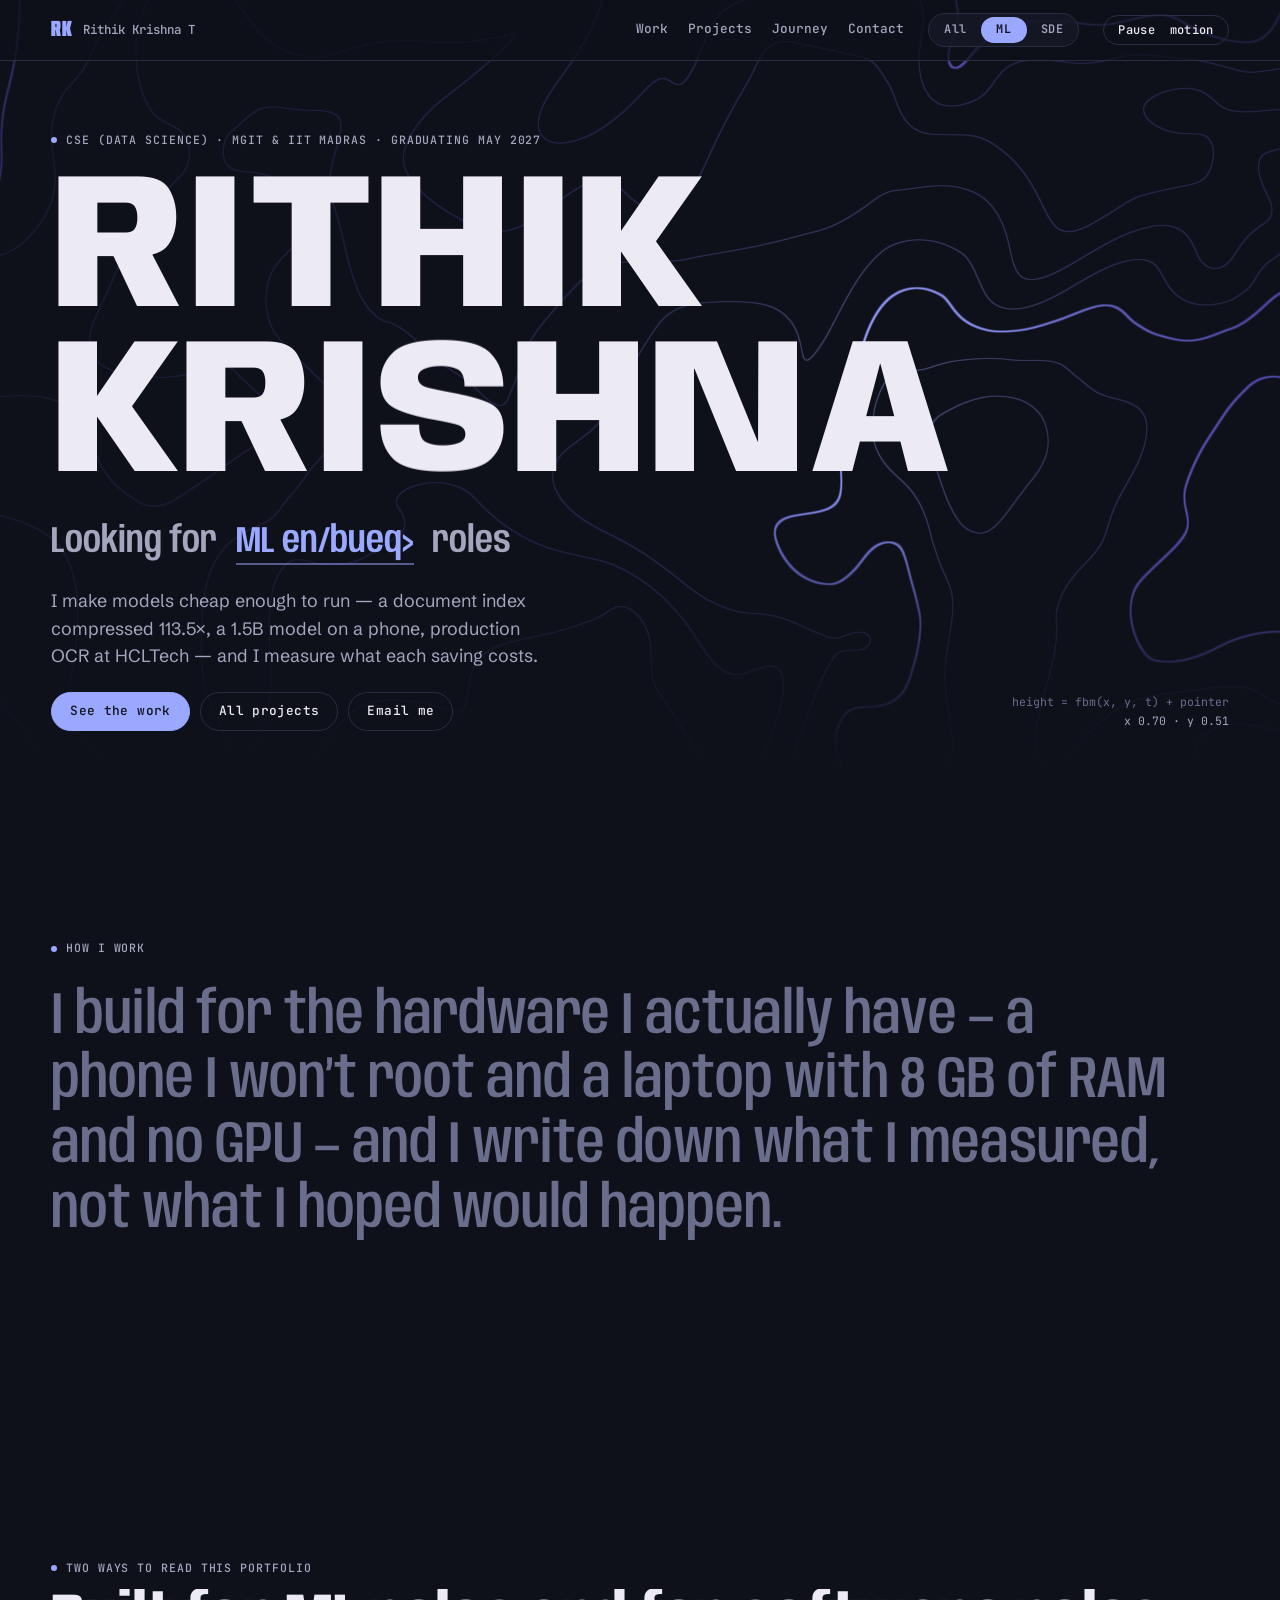
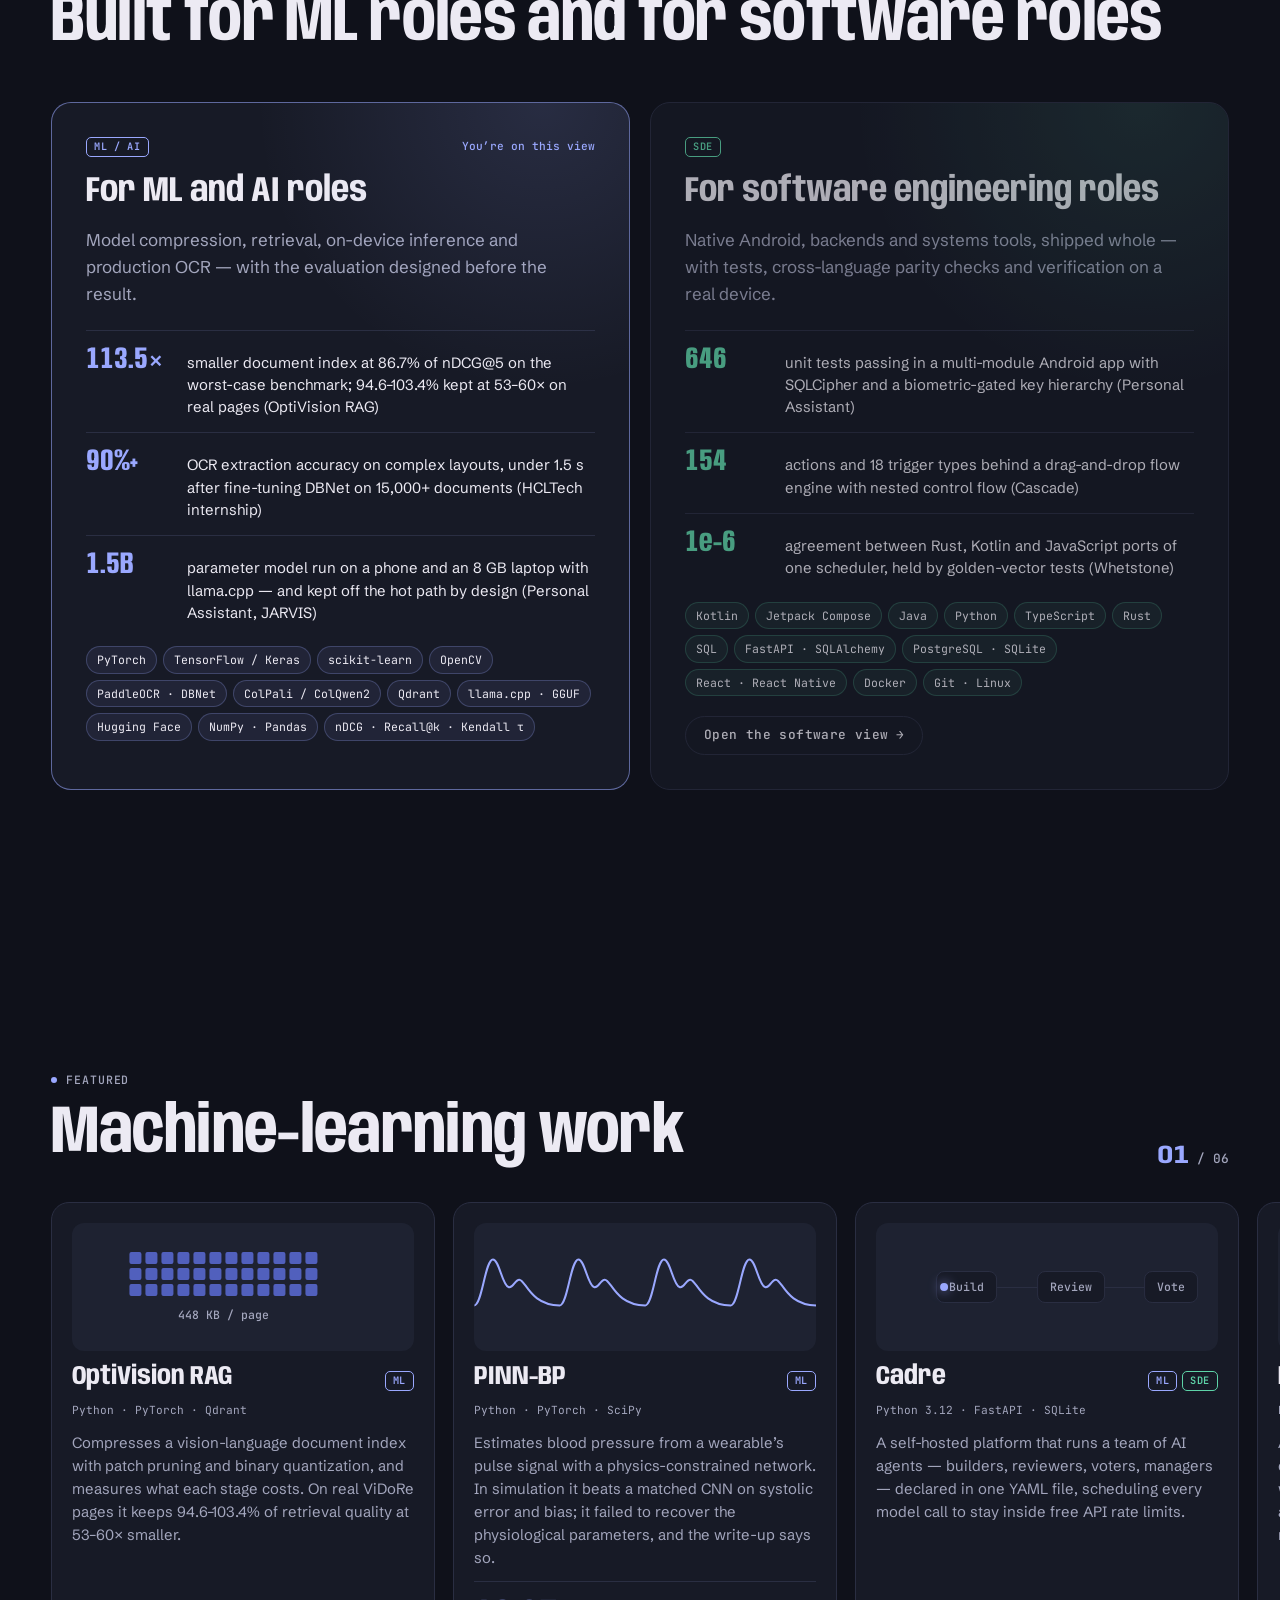
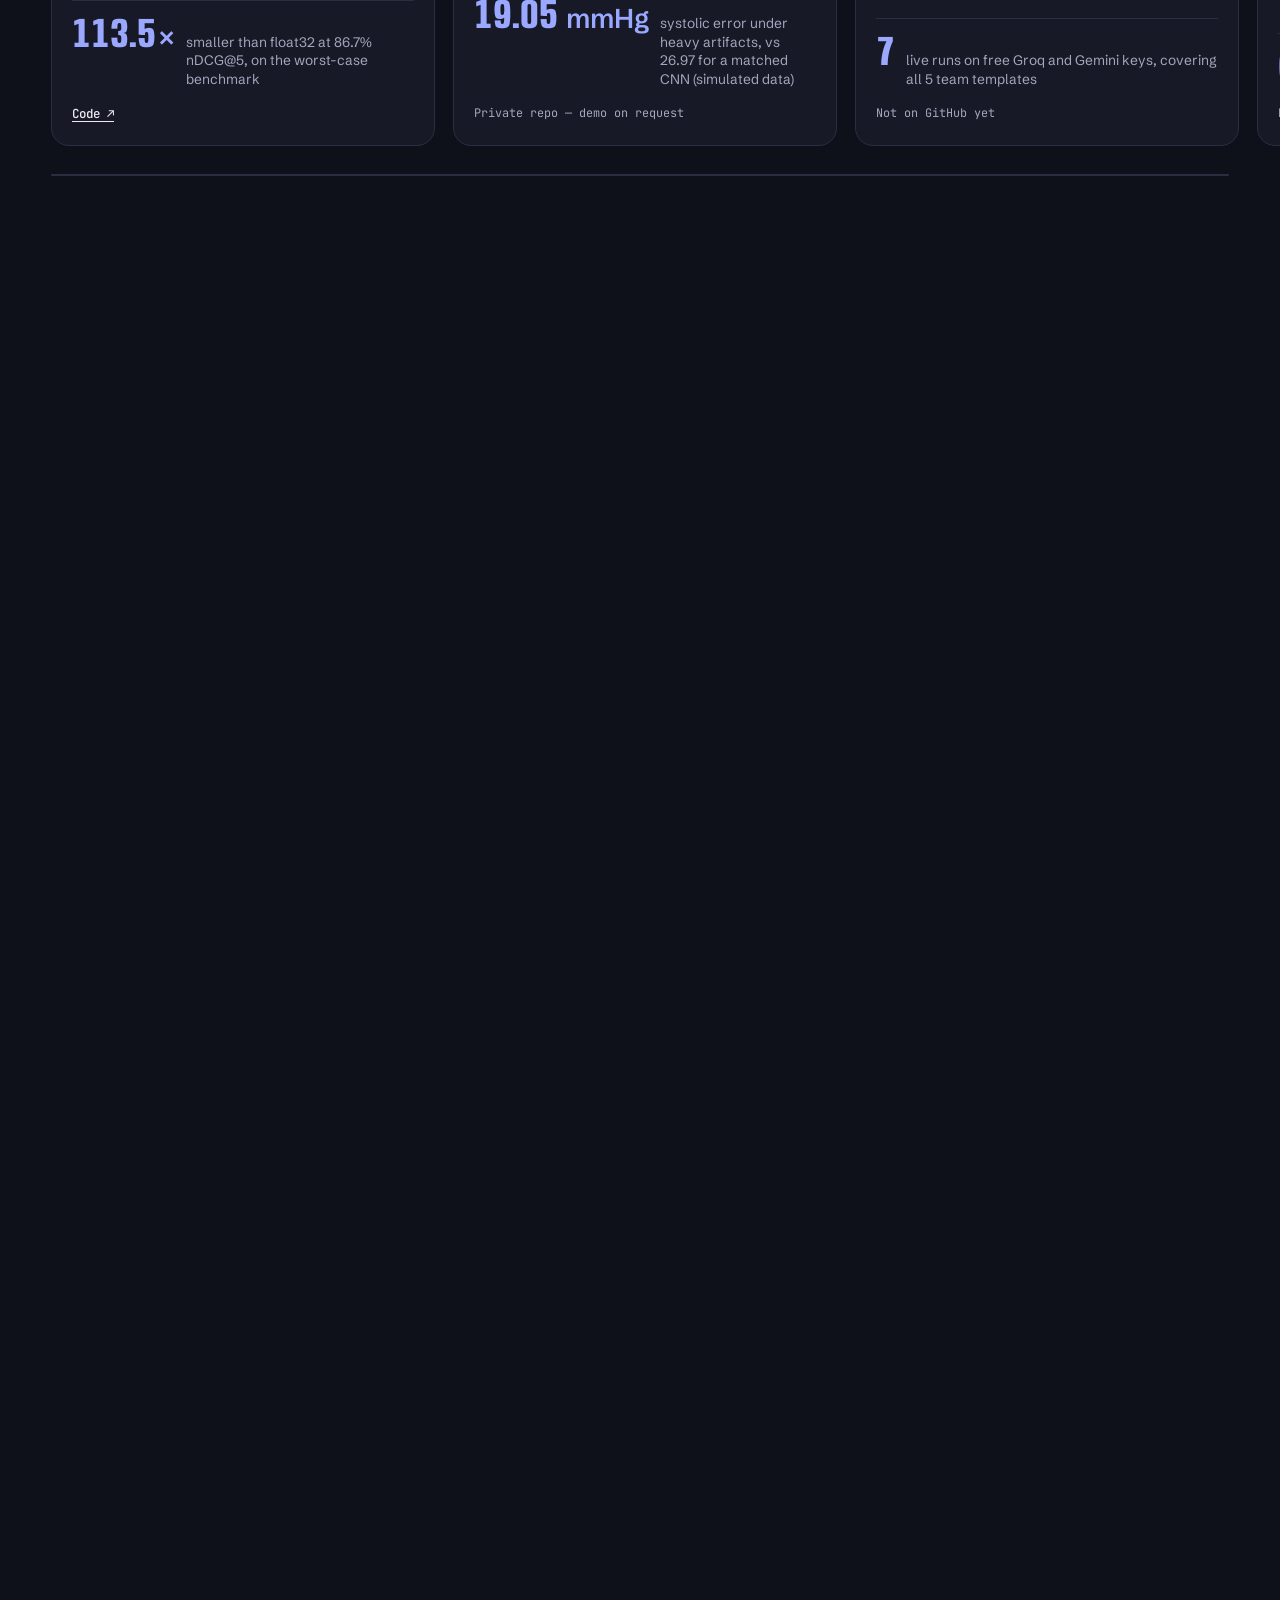
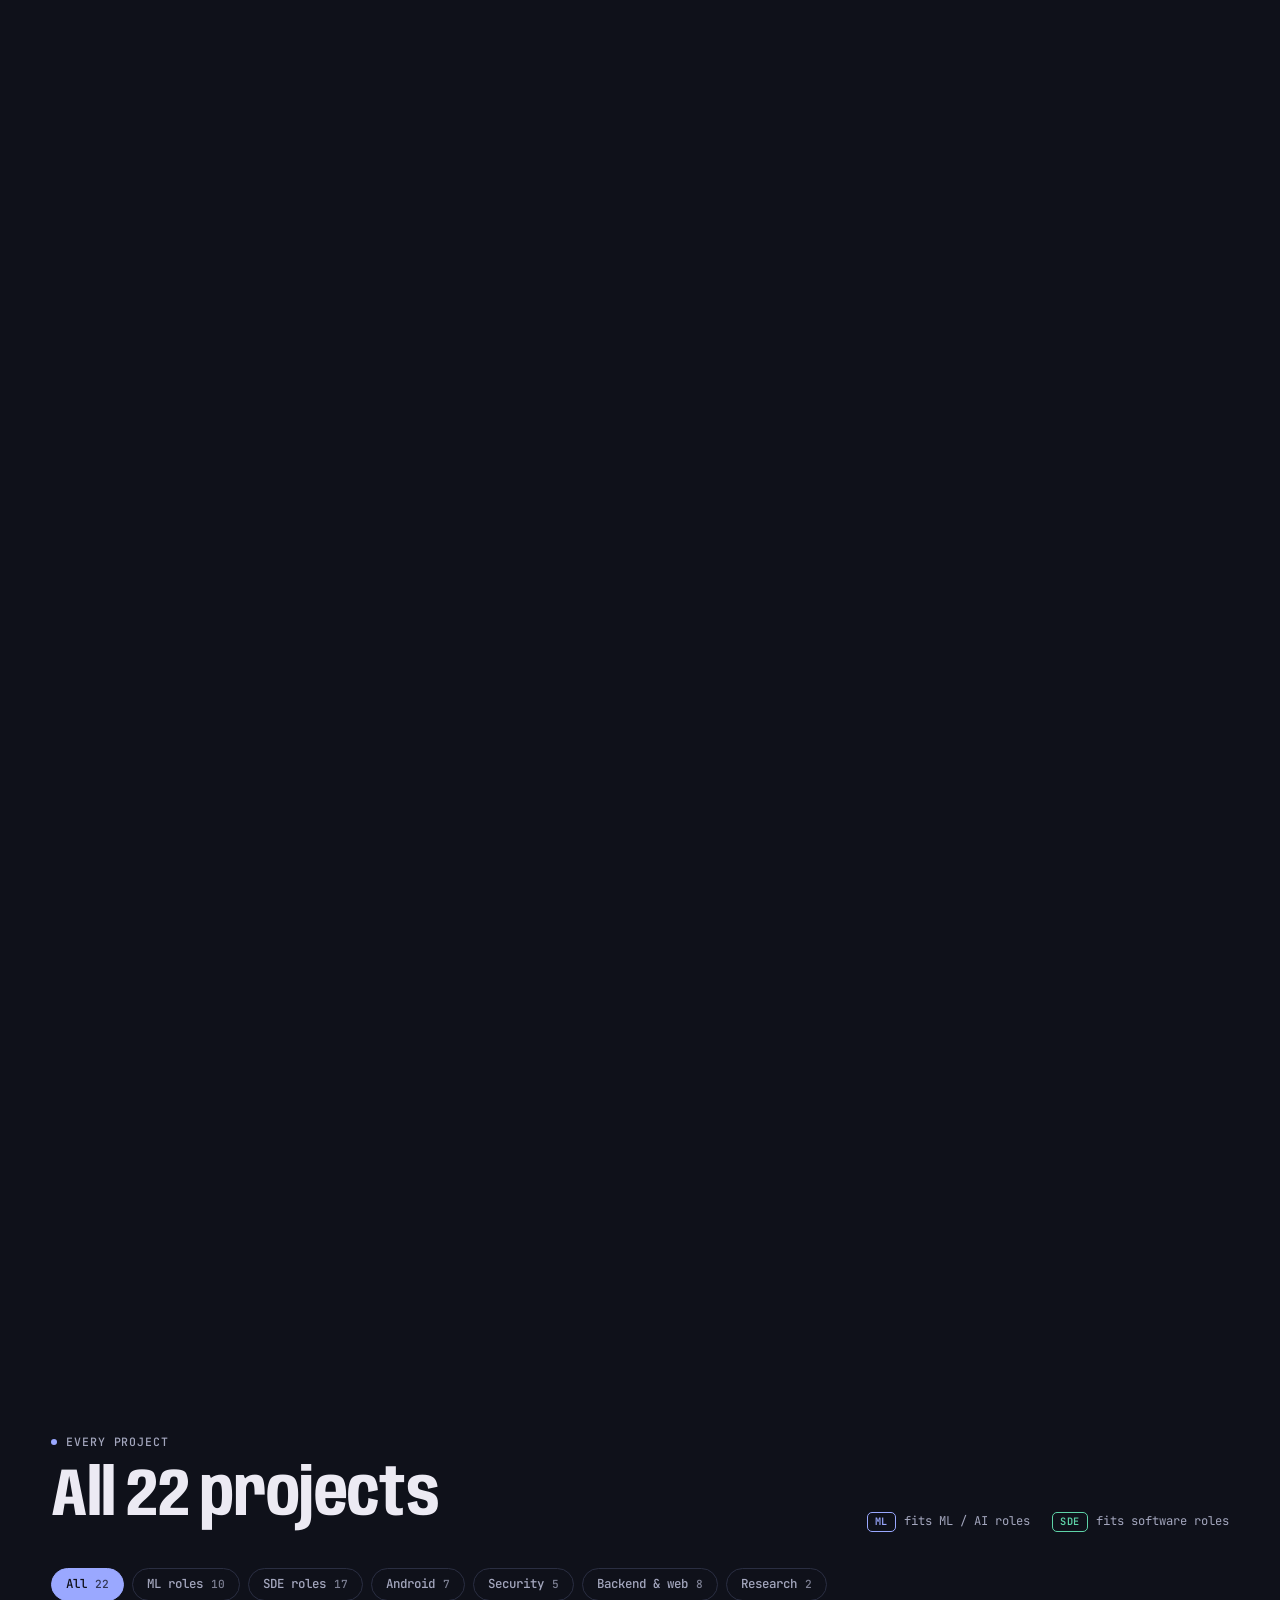
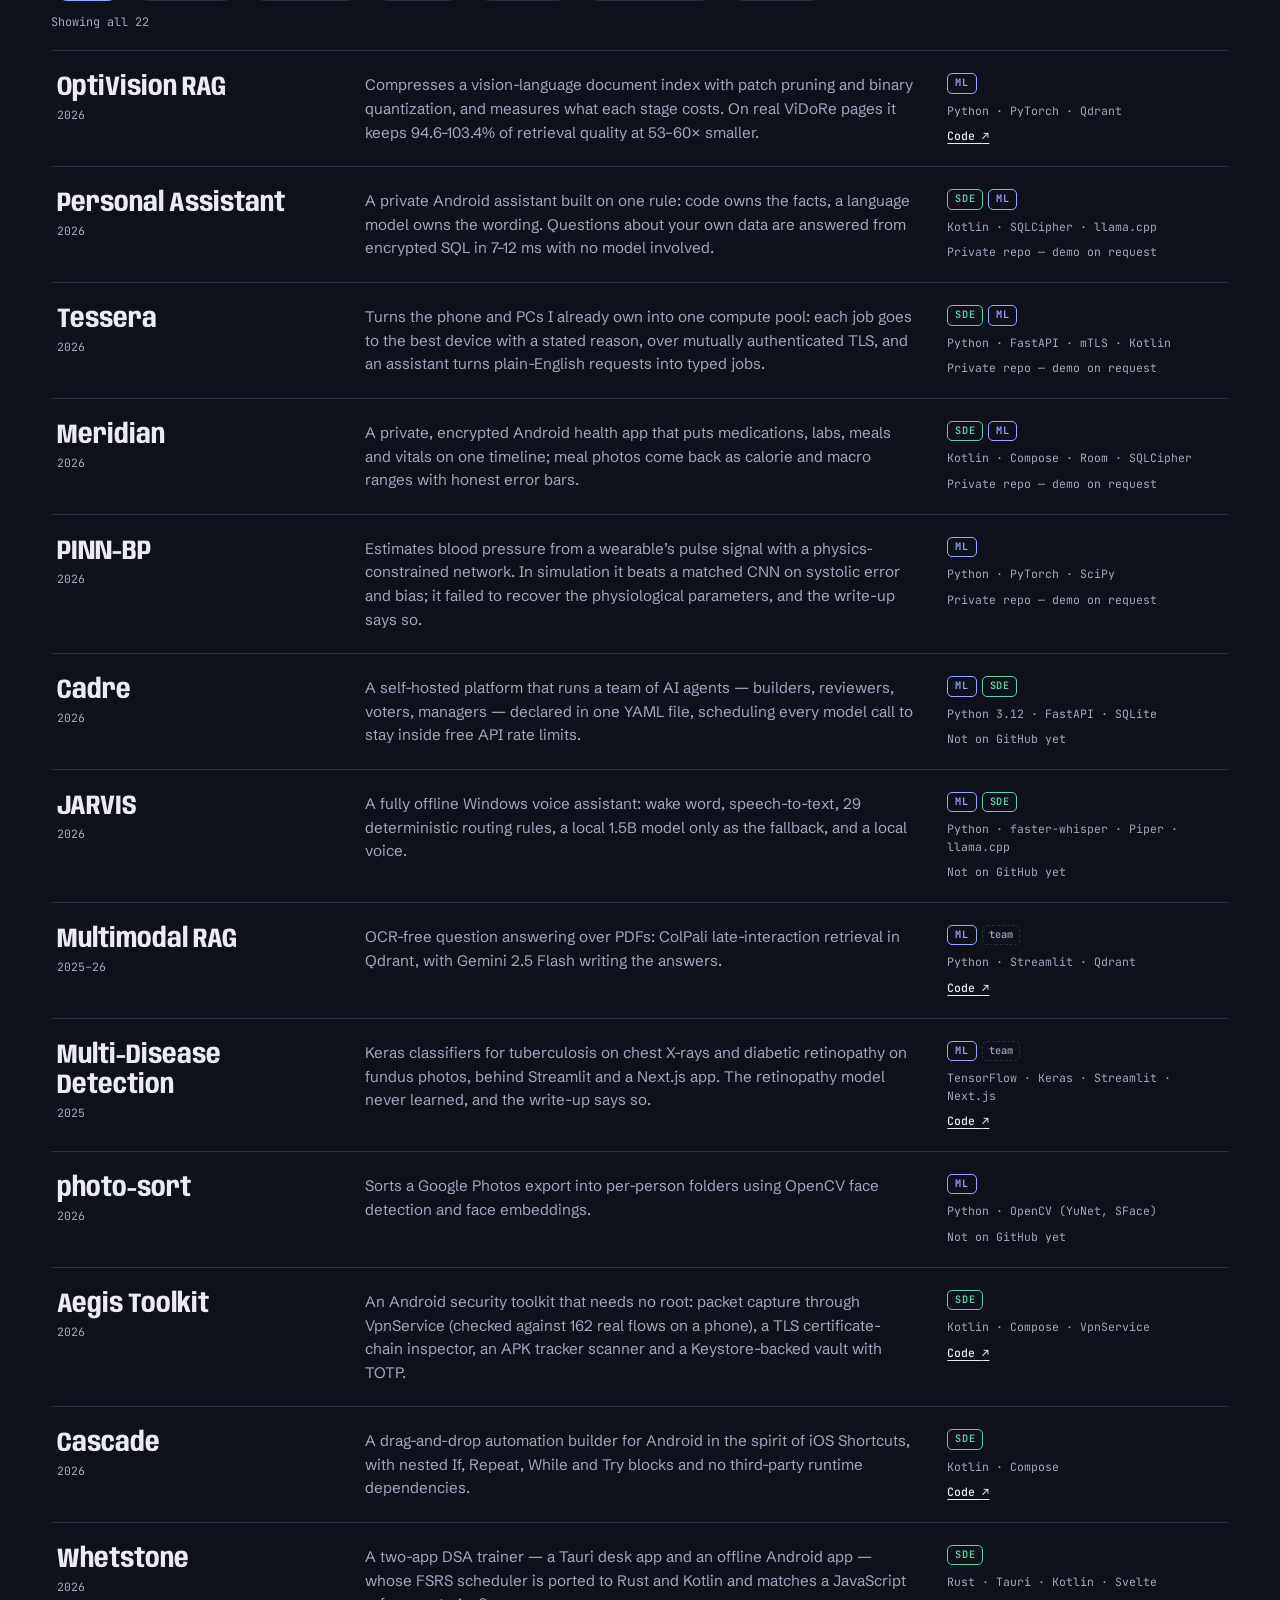
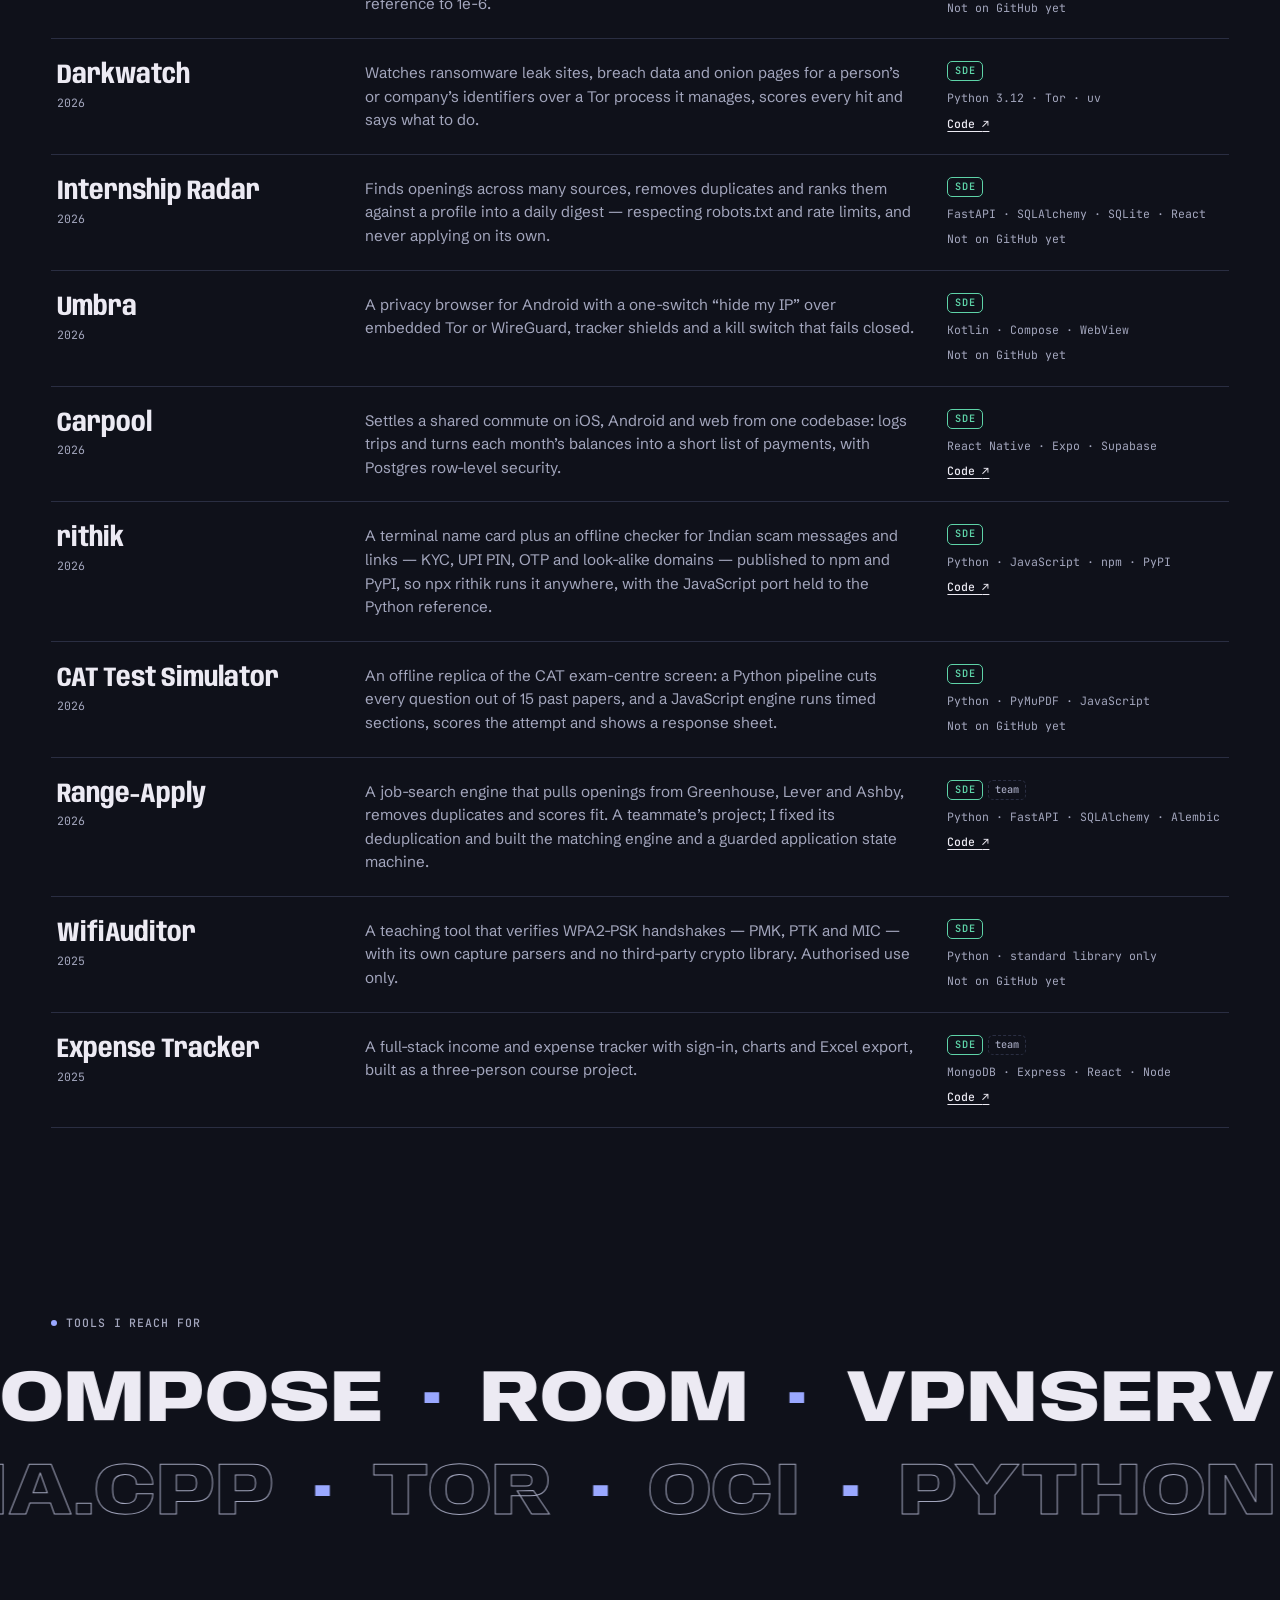
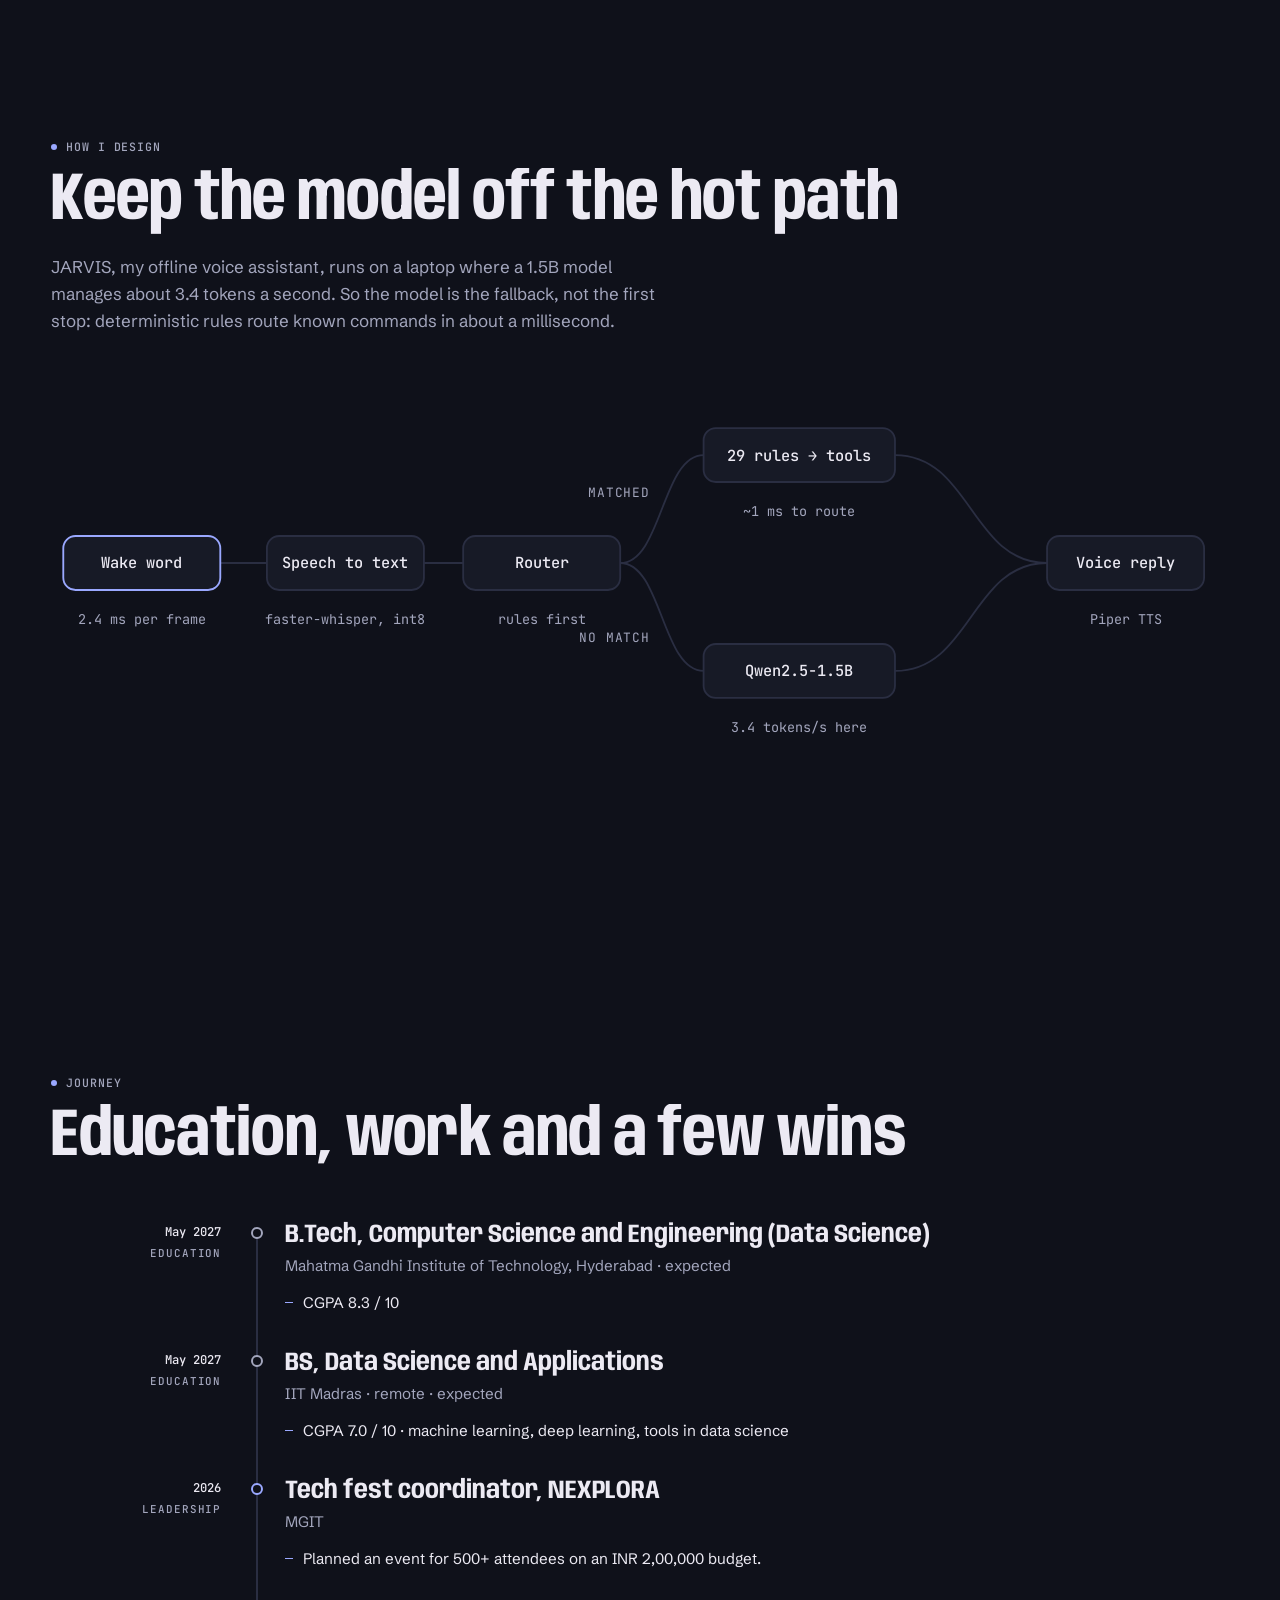
==== commit 1817ca7f: "Deploy portfolio build (source 3761d37, plus uncommitted changes)" ====
--- a/ml/index.html
+++ b/ml/index.html
@@ -1,4 +1,4 @@
-<!DOCTYPE html><html lang="en" data-lens="ml"><head><meta charset="utf-8"><meta name="viewport" content="width=device-width, initial-scale=1, viewport-fit=cover"><title>Rithik Krishna T — machine-learning engineer</title><meta name="description" content="Machine-learning work by Rithik Krishna T: a document index compressed 113.5×, on-device language models, production OCR at HCLTech, each with its quality cost measured."><link rel="canonical" href="https://daemon-vi.github.io/ml/"><meta name="theme-color" content="#0F111A"><meta name="color-scheme" content="dark"><link rel="icon" href="/favicon.svg" type="image/svg+xml"><meta property="og:type" content="website"><meta property="og:title" content="Rithik Krishna T — machine-learning engineer"><meta property="og:description" content="Machine-learning work by Rithik Krishna T: a document index compressed 113.5×, on-device language models, production OCR at HCLTech, each with its quality cost measured."><meta property="og:url" content="https://daemon-vi.github.io/ml/"><meta property="og:image" content="https://daemon-vi.github.io/og-ml.png"><meta property="og:image:width" content="1200"><meta property="og:image:height" content="630"><meta name="twitter:card" content="summary_large_image"><link rel="preconnect" href="https://fonts.googleapis.com"><link rel="preconnect" href="https://fonts.gstatic.com" crossorigin><link rel="stylesheet" href="https://fonts.googleapis.com/css2?family=Anybody:wdth,wght@50..150,100..900&family=JetBrains+Mono:wght@400;500;600&family=Schibsted+Grotesk:wght@400;500;600&display=swap"><!--
+<!DOCTYPE html><html lang="en" data-lens="ml"><head><meta charset="utf-8"><meta name="viewport" content="width=device-width, initial-scale=1, viewport-fit=cover"><title>Rithik Krishna T — machine-learning engineer</title><meta name="description" content="Machine-learning work by Rithik Krishna T: a document index compressed 113.5×, on-device language models, production OCR at HCLTech, each with its quality cost measured."><link rel="canonical" href="https://rithikkrishnat.me/ml/"><meta name="theme-color" content="#0F111A"><meta name="color-scheme" content="dark"><link rel="icon" href="/favicon.svg" type="image/svg+xml"><meta property="og:type" content="website"><meta property="og:title" content="Rithik Krishna T — machine-learning engineer"><meta property="og:description" content="Machine-learning work by Rithik Krishna T: a document index compressed 113.5×, on-device language models, production OCR at HCLTech, each with its quality cost measured."><meta property="og:url" content="https://rithikkrishnat.me/ml/"><meta property="og:image" content="https://rithikkrishnat.me/og-ml.png"><meta property="og:image:width" content="1200"><meta property="og:image:height" content="630"><meta name="twitter:card" content="summary_large_image"><link rel="preconnect" href="https://fonts.googleapis.com"><link rel="preconnect" href="https://fonts.gstatic.com" crossorigin><link rel="stylesheet" href="https://fonts.googleapis.com/css2?family=Anybody:wdth,wght@50..150,100..900&family=JetBrains+Mono:wght@400;500;600&family=Schibsted+Grotesk:wght@400;500;600&display=swap"><!--
       `js` lets CSS hold intro states only when scripts will run. The view switch stores the
       click point before navigating; restoring it here, before first paint, centres the
       circular wipe on it.
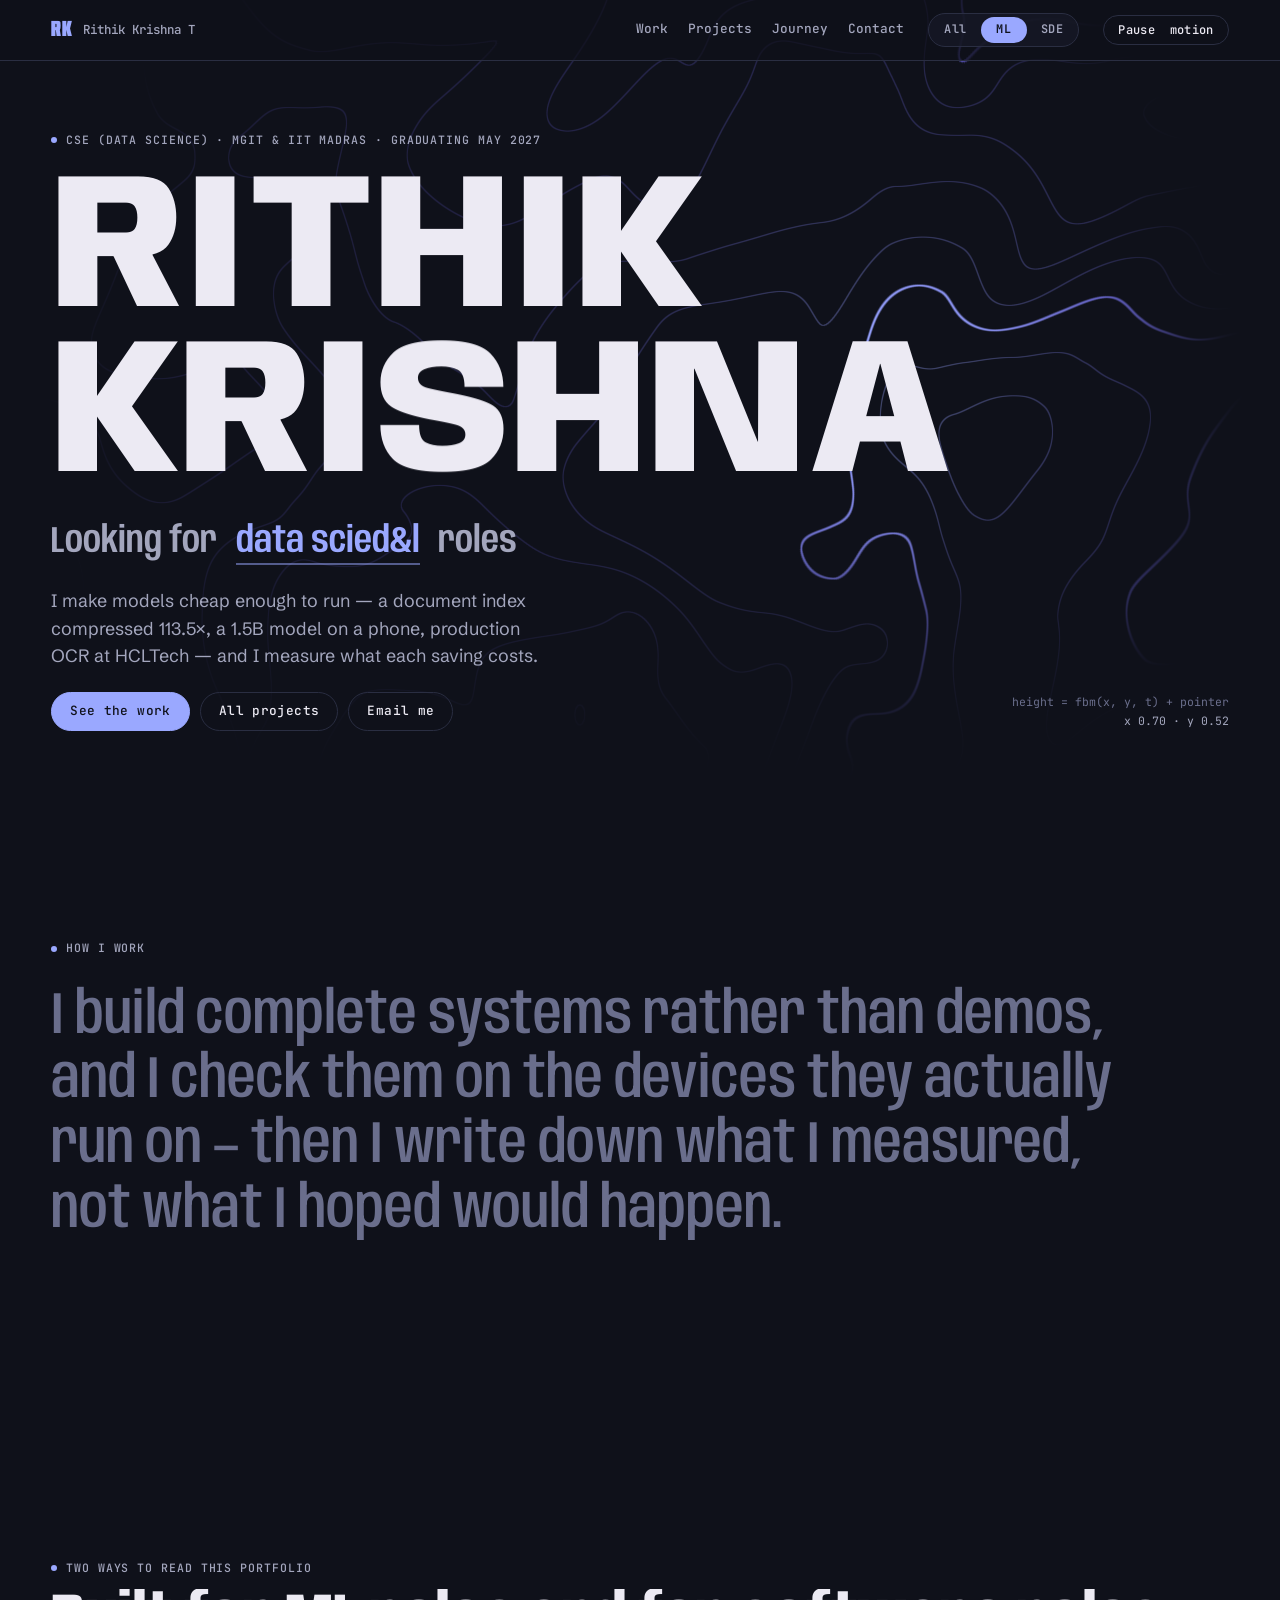
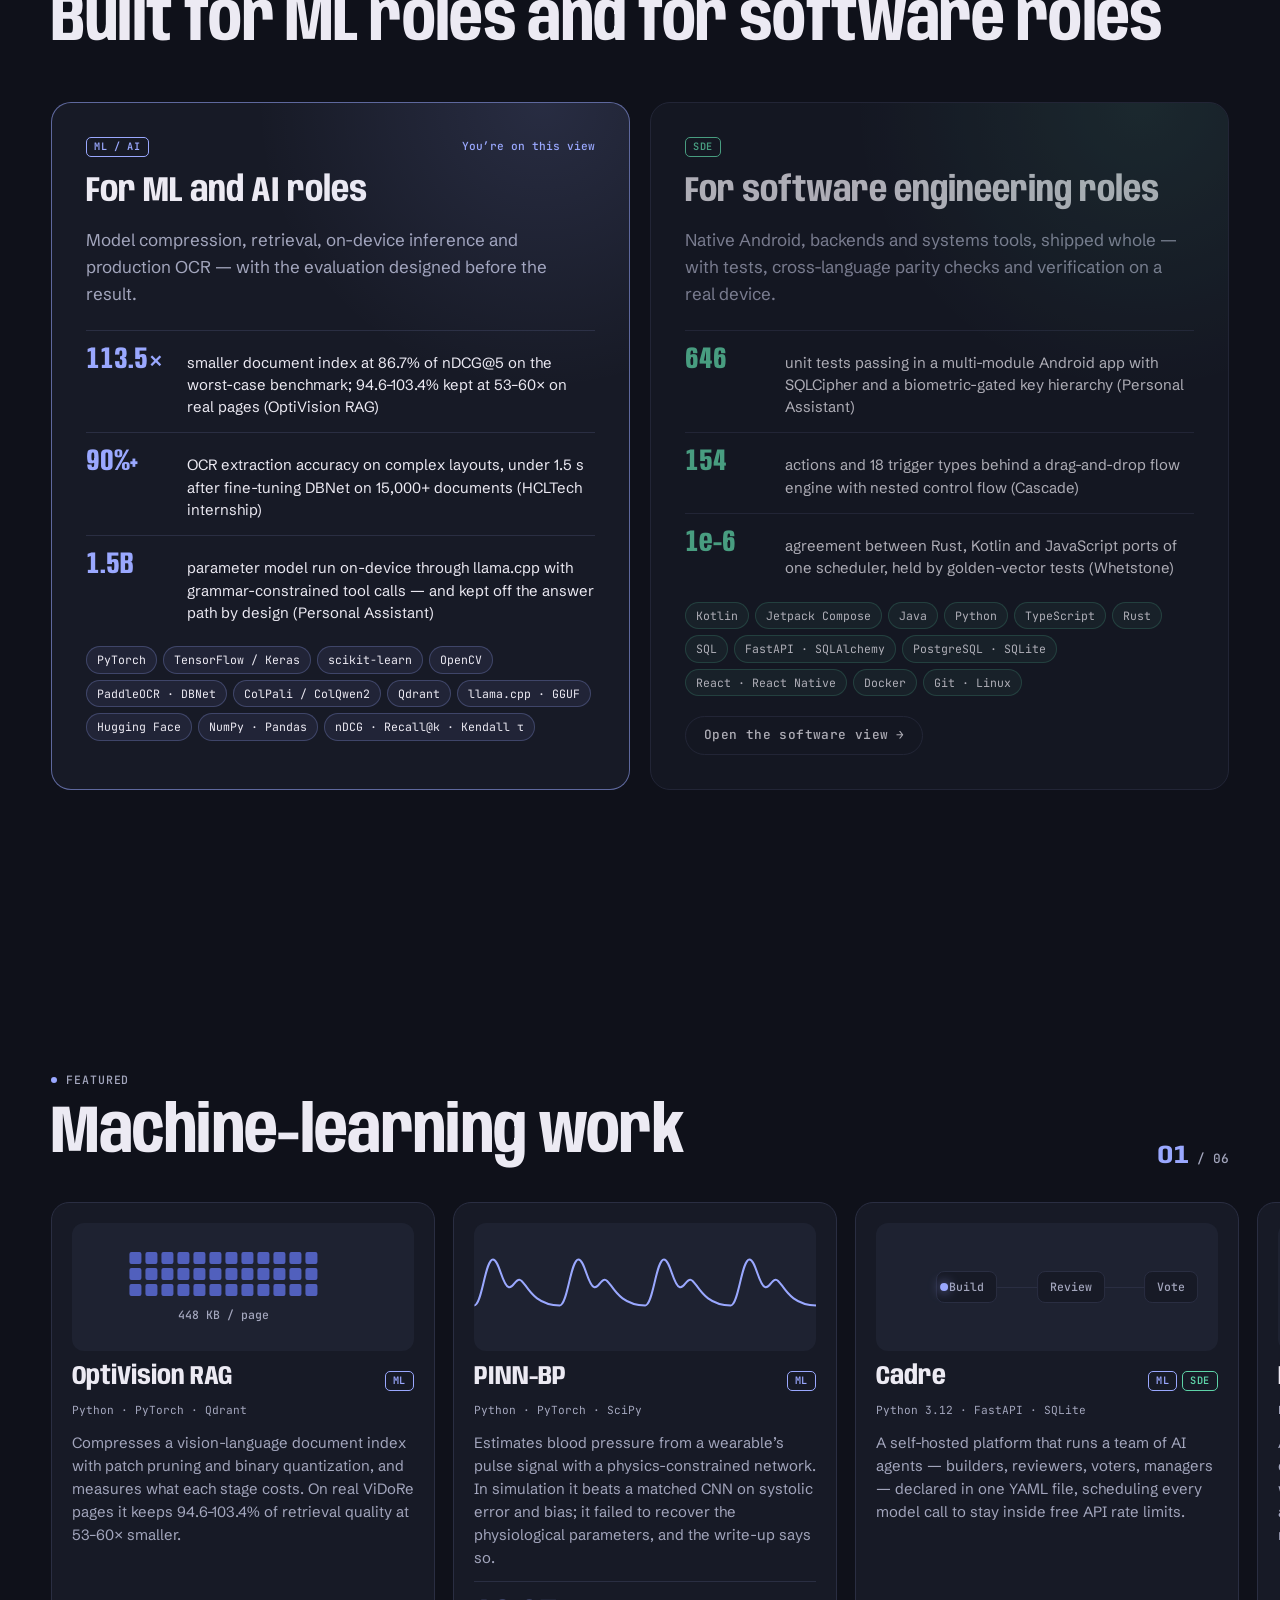
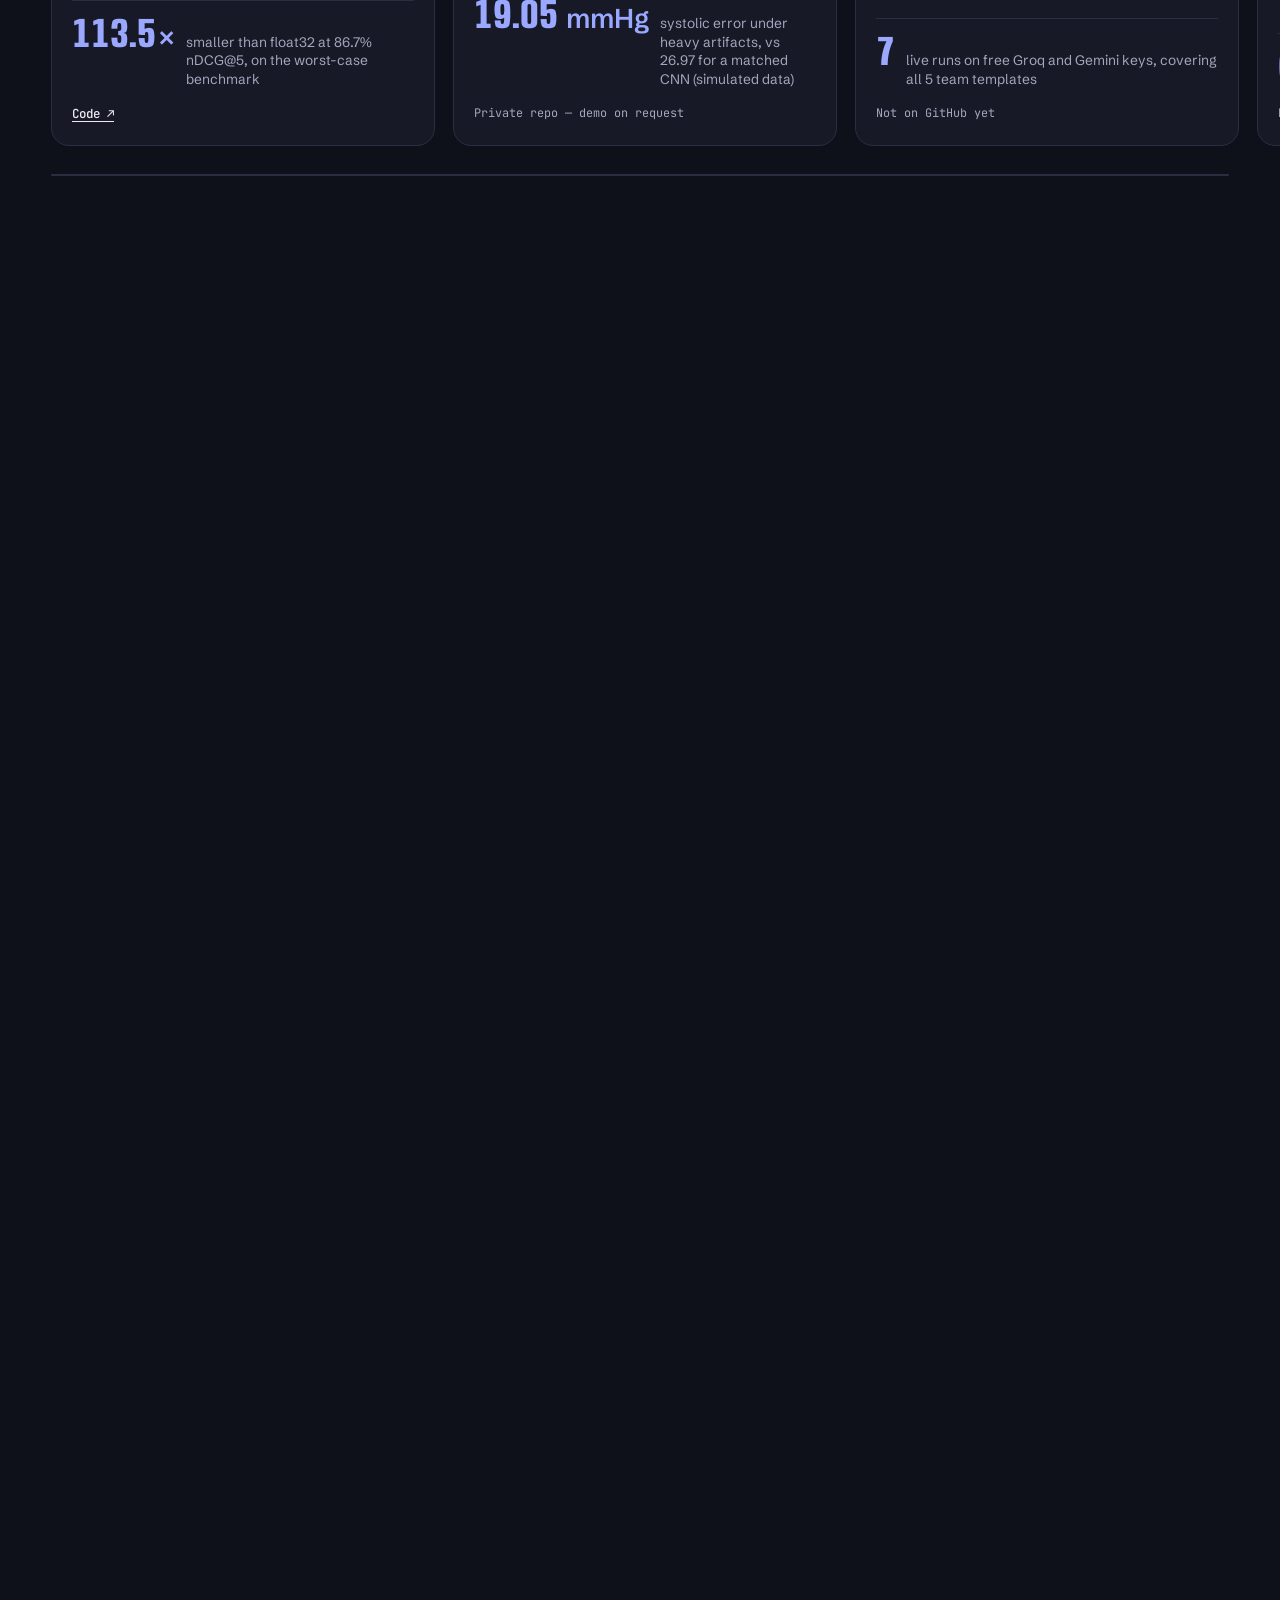
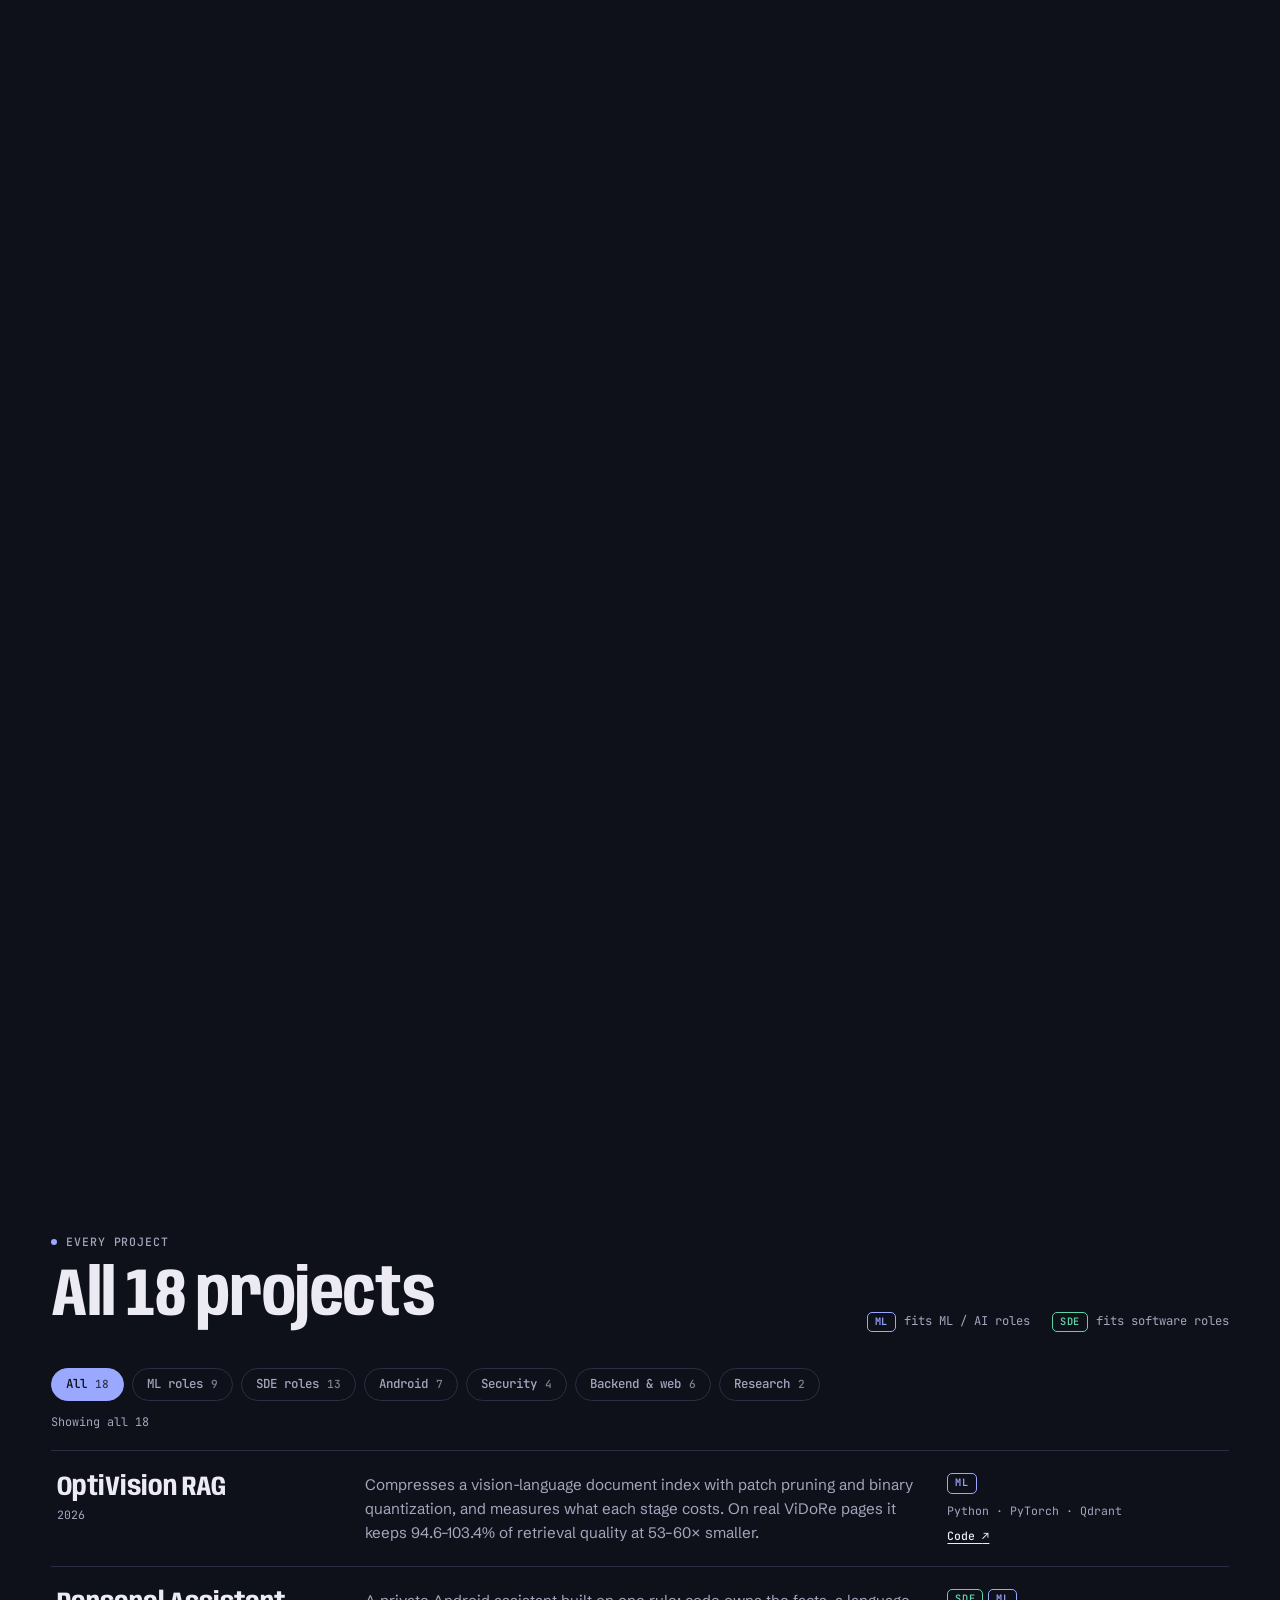
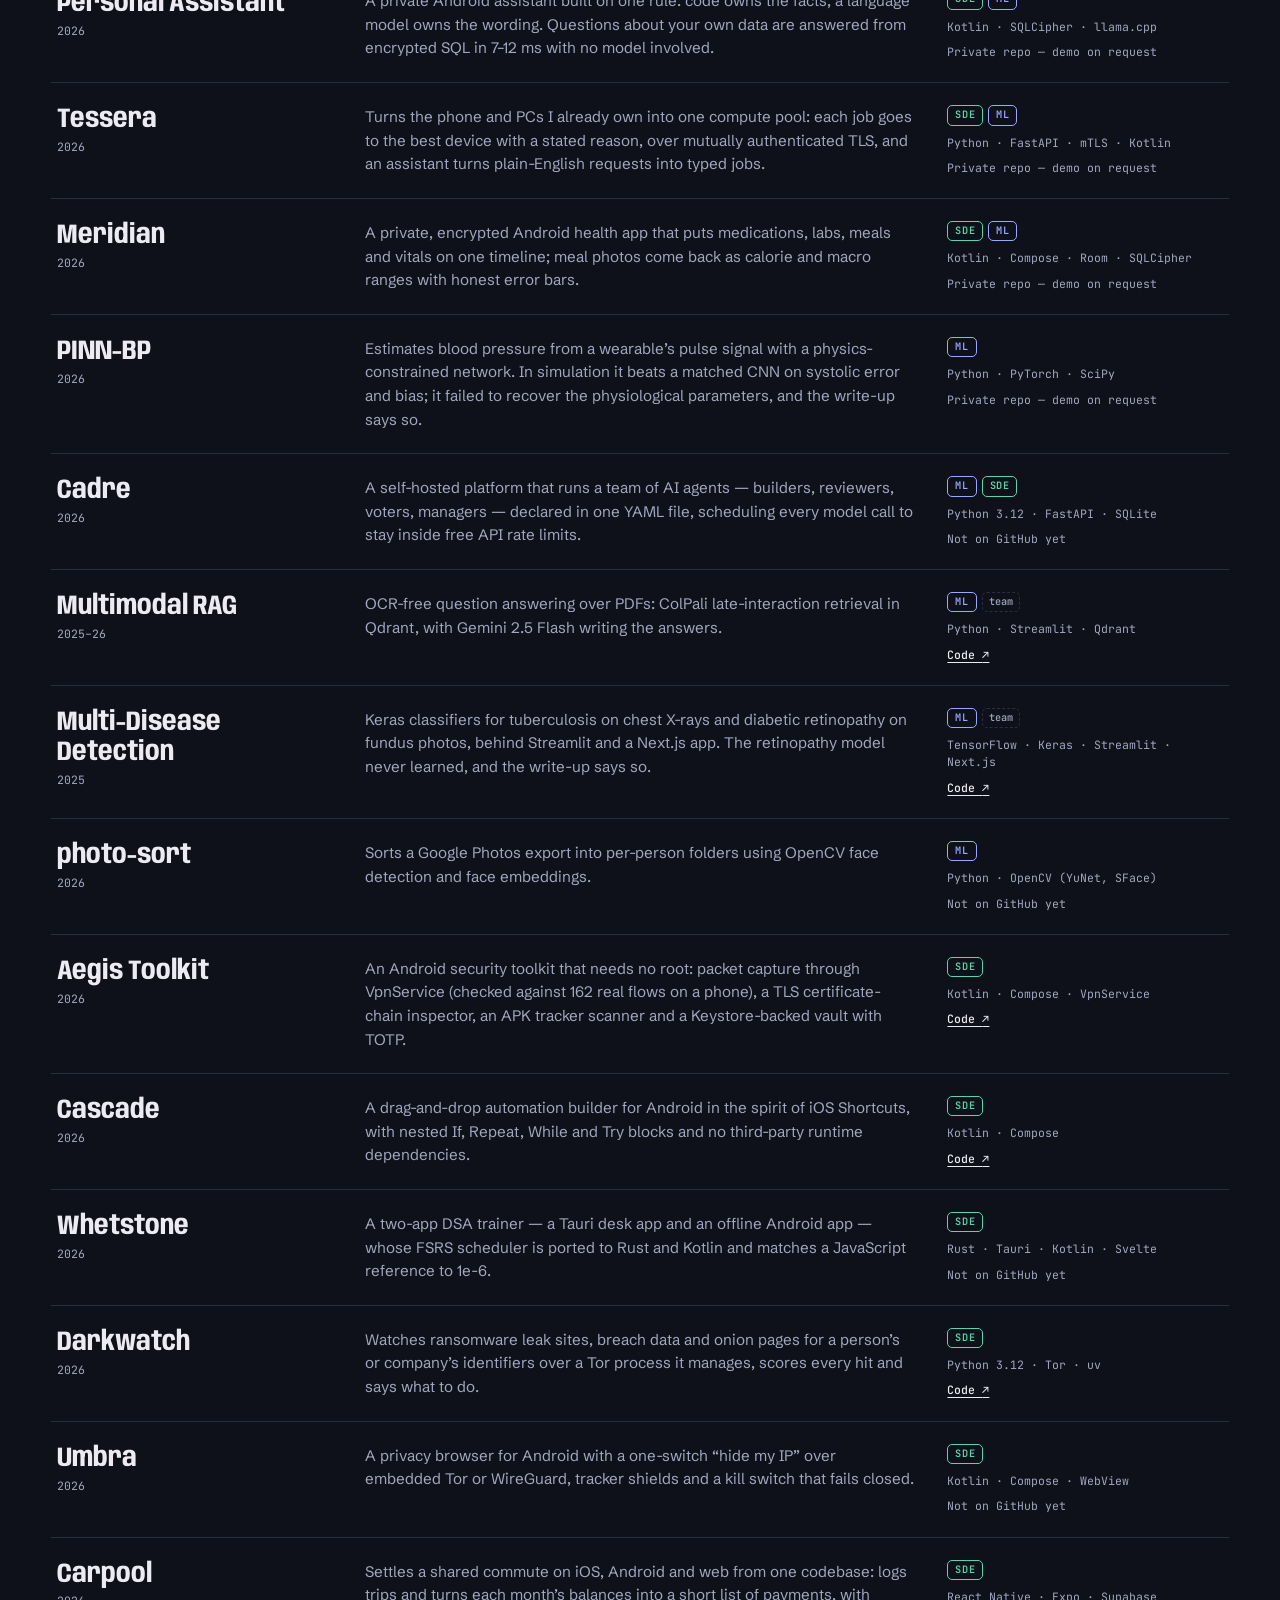
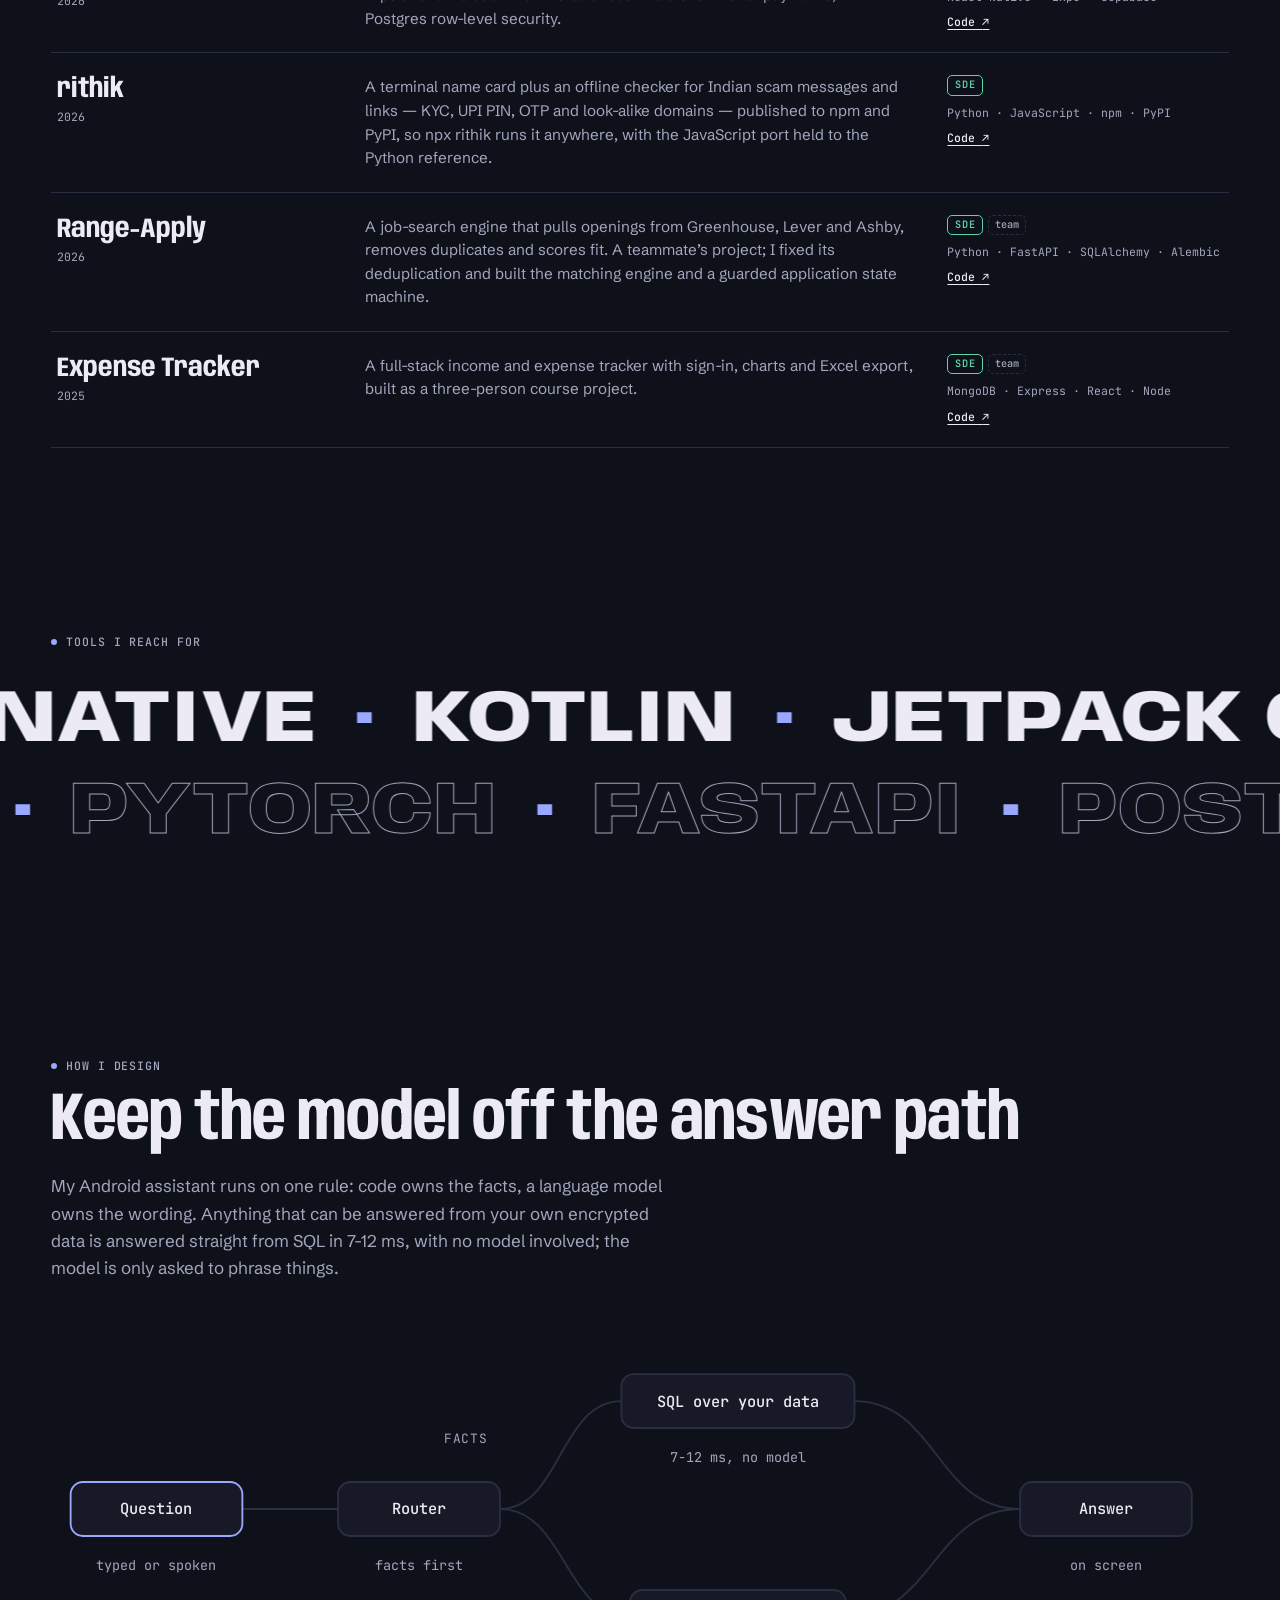
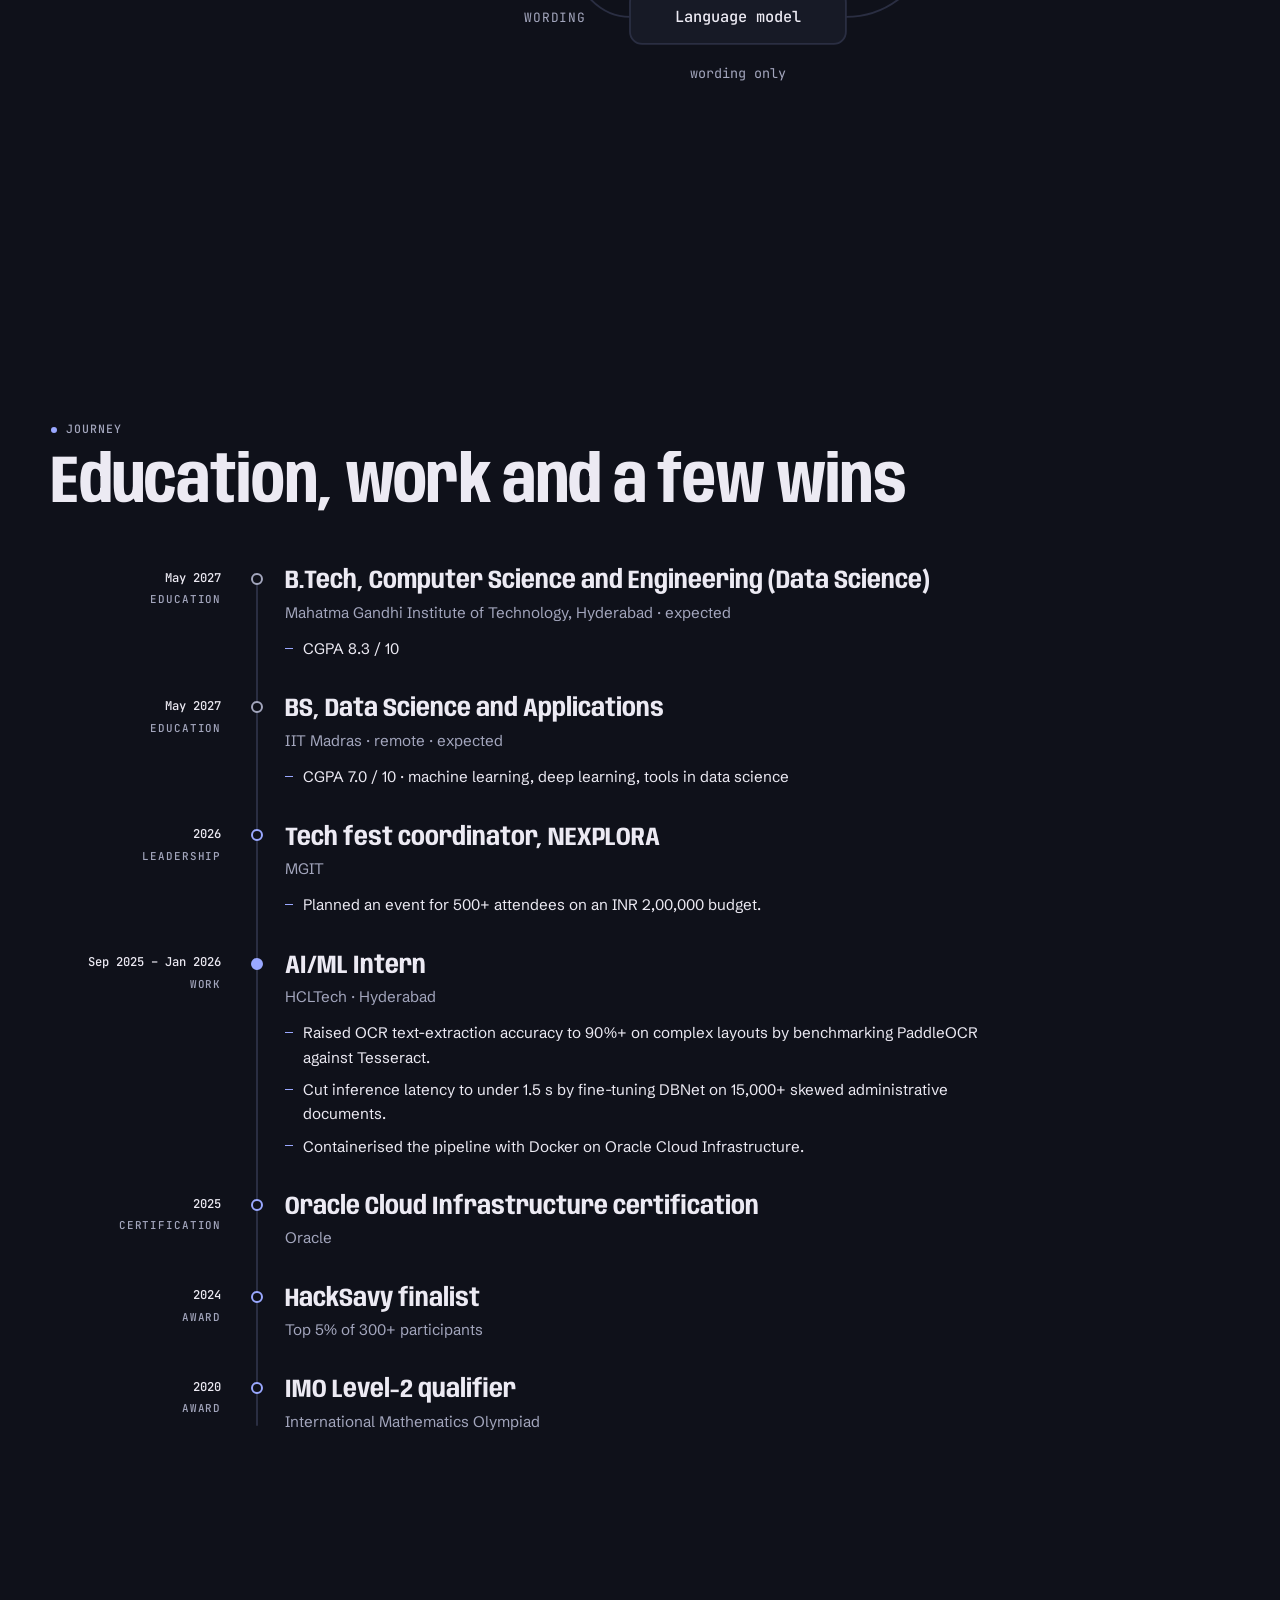
==== commit d15c5205: "Deploy portfolio build (source df2de55, plus uncommitted changes)" ====
--- a/ml/index.html
+++ b/ml/index.html
@@ -14,4 +14,4 @@
       } catch (e) {}
     </script><style>:root{color-scheme:dark;--ground:#0f111a;--surface:#171a26;--raised:#1e2231;--line:#2a2e42;--ink:#eceaf3;--muted:#a3a6bd;--dim:#6a6e8c;--amber:#f4b545;--ml:#9aa8ff;--sde:#5ed3a8;--cool:#5b6bd6;--cool-hi:#8b98e8;--accent:var(--amber);--accent-hi:#f7c66c;--accent-rgb:244 181 69;--contour:#5b6bd6;--display:"Anybody", "Arial Narrow", "Helvetica Neue", Arial, sans-serif;--body:"Schibsted Grotesk", "Segoe UI", system-ui, sans-serif;--mono:"JetBrains Mono", ui-monospace, Consolas, monospace;--gutter:clamp(16px, 4vw, 56px);--max:1320px;--header:60px}:root[data-lens=ml]{--accent:var(--ml);--accent-hi:#b9c3ff;--accent-rgb:154 168 255;--contour:#5d55c9}:root[data-lens=sde]{--accent:var(--sde);--accent-hi:#86e2c1;--accent-rgb:94 211 168;--contour:#2f7f86}*,:before,:after{box-sizing:border-box}[hidden]{display:none!important}html{background:var(--ground);scroll-padding-top:calc(var(--header) + 16px);-webkit-text-size-adjust:100%}body{background:var(--ground);color:var(--ink);font:400 1.0625rem/1.6 var(--body);-webkit-font-smoothing:antialiased;margin:0}img,svg,canvas,video{max-width:100%}a{color:inherit}::selection{background:var(--accent);color:var(--ground)}:focus-visible{outline:2px solid var(--accent);outline-offset:3px;border-radius:4px}main{overflow-x:clip}.wrap{padding-inline:max(var(--gutter), calc((100% - var(--max)) / 2))}.pad{padding-block:clamp(88px,12vw,168px)}.skip{z-index:100;background:var(--accent);color:var(--ground);font:600 .9rem/1 var(--body);border-radius:8px;padding:10px 14px;text-decoration:none;position:fixed;top:-80px;left:12px}.skip:focus{top:calc(env(safe-area-inset-top,0px) + 12px)}.visually-hidden{clip-path:inset(50%);white-space:nowrap;width:1px;height:1px;position:absolute;overflow:hidden}.tag{font:500 .72rem/1.4 var(--mono);letter-spacing:.08em;text-transform:uppercase;color:var(--muted);align-items:center;gap:.55rem;margin:0;display:inline-flex}.dot{background:var(--accent);border-radius:50%;flex:none;width:6px;height:6px;animation:2.4s ease-in-out infinite breathe}.h2{font-family:var(--display);font-variation-settings:"wdth" 78, "wght" 700;letter-spacing:-.01em;text-wrap:balance;margin:.7rem 0 0;font-size:clamp(2.2rem,5.4vw,4.2rem);font-weight:700;line-height:.98}.sub{max-width:62ch;color:var(--muted);margin:1rem 0 0}.btn{border:1px solid var(--line);color:var(--ink);font:500 .8rem/1 var(--mono);letter-spacing:.03em;cursor:pointer;background:0 0;border-radius:999px;align-items:center;gap:.45rem;padding:12px 18px;text-decoration:none;transition:border-color .2s,background-color .2s,color .2s;display:inline-flex}.btn:hover{border-color:var(--muted)}.btn-solid{background:var(--accent);border-color:var(--accent);color:var(--ground)}.btn-solid:hover{background:var(--accent-hi);border-color:var(--accent-hi)}.btn-small{padding:8px 14px;font-size:.75rem}.badge{font:600 .64rem/1.4 var(--mono);letter-spacing:.06em;border:1px solid;border-radius:5px;align-items:center;padding:2px 7px;display:inline-flex}.badge-ml{color:var(--ml)}.badge-sde{color:var(--sde)}.split-line{padding-bottom:.04em}.cursor{z-index:90;pointer-events:none;mix-blend-mode:difference;opacity:0;border:1.5px solid #fff;border-radius:50%;width:34px;height:34px;transition:width .25s,height .25s,opacity .25s;position:fixed;top:0;left:0;translate:-50% -50%}.cursor.on{opacity:1}.cursor.big{width:66px;height:66px}@media (hover:none),(pointer:coarse){.cursor{display:none}}@keyframes breathe{0%,to{opacity:1}50%{opacity:.3}}.paused *,.paused :before,.paused :after{animation-play-state:paused!important}@view-transition{navigation:auto}::view-transition-old(root),::view-transition-new(root){mix-blend-mode:normal}::view-transition-old(root){animation:none}::view-transition-new(root){animation:.85s cubic-bezier(.76,0,.24,1) both view-wipe}@keyframes view-wipe{0%{clip-path:circle(0 at var(--vt-x,50%) var(--vt-y,0px))}to{clip-path:circle(150vmax at var(--vt-x,50%) var(--vt-y,0px))}}@media (prefers-reduced-motion:reduce){@view-transition{navigation:none}*,:before,:after{transition:none!important;animation:none!important}.cursor{display:none}}
 </style><link rel="stylesheet" href="/_astro/Portfolio.DeWBqdQq.css"><style>html.lenis,html.lenis body{height:auto}.lenis:not(.lenis-autoToggle).lenis-stopped{overflow:clip}.lenis [data-lenis-prevent],.lenis [data-lenis-prevent-wheel],.lenis [data-lenis-prevent-touch],.lenis [data-lenis-prevent-vertical],.lenis [data-lenis-prevent-horizontal]{overscroll-behavior:contain}.lenis.lenis-smooth iframe{pointer-events:none}.lenis.lenis-autoToggle{transition-behavior:allow-discrete;transition-property:overflow;transition-duration:1ms}
-</style></head><body><a class="skip" href="#main" data-astro-cid-nen7h5rs>Skip to content</a><header class="bar" data-astro-cid-nen7h5rs><div class="bar-inner wrap" data-astro-cid-nen7h5rs><a class="brand" href="/ml/#top" data-astro-cid-nen7h5rs><b data-astro-cid-nen7h5rs>RK</b><span data-astro-cid-nen7h5rs>Rithik Krishna T</span></a><nav class="nav" aria-label="Sections" data-astro-cid-nen7h5rs><a href="#work" data-astro-cid-nen7h5rs>Work</a><a href="#projects" data-astro-cid-nen7h5rs>Projects</a><a href="#journey" data-astro-cid-nen7h5rs>Journey</a><a href="#contact" data-astro-cid-nen7h5rs>Contact</a></nav><nav class="lens" aria-label="View the portfolio for a role" data-astro-cid-nen7h5rs><a href="/" data-lens-link="all" data-astro-cid-nen7h5rs><span class="lens-label" data-astro-cid-nen7h5rs>All</span></a><a href="/ml/" data-lens-link="ml" aria-current="page" data-astro-cid-nen7h5rs><span class="pill" aria-hidden="true" data-astro-cid-nen7h5rs></span><span class="lens-label" data-astro-cid-nen7h5rs>ML</span></a><a href="/sde/" data-lens-link="sde" data-astro-cid-nen7h5rs><span class="lens-label" data-astro-cid-nen7h5rs>SDE</span></a></nav><button class="btn btn-small pause" type="button" data-pause aria-pressed="false" data-astro-cid-nen7h5rs><span data-pause-label data-astro-cid-nen7h5rs>Pause</span><span class="wide" data-astro-cid-nen7h5rs>&nbsp;motion</span></button></div><div class="progress" aria-hidden="true" data-astro-cid-nen7h5rs></div></header><main id="main" data-astro-cid-c6r7gr4v><section class="hero" id="top" data-astro-cid-ge2uvauf><canvas class="hero-canvas" aria-hidden="true" data-astro-cid-ge2uvauf></canvas><div class="hero-inner wrap" data-hero-inner data-astro-cid-ge2uvauf><p class="tag hero-intro" data-astro-cid-ge2uvauf><span class="dot" data-astro-cid-ge2uvauf></span>CSE (Data Science) · MGIT &amp; IIT Madras · graduating May 2027</p><h1 class="name" aria-label="Rithik Krishna T" data-astro-cid-ge2uvauf><span class="line" aria-hidden="true" data-astro-cid-ge2uvauf>Rithik</span><span class="line" aria-hidden="true" data-astro-cid-ge2uvauf>Krishna</span></h1><p class="role hero-intro" data-astro-cid-ge2uvauf><span class="visually-hidden" data-astro-cid-ge2uvauf>Looking for ML engineering, applied AI, data science roles.</span><span class="role-lead" aria-hidden="true" data-astro-cid-ge2uvauf>Looking for</span><span class="role-word" aria-hidden="true" data-roles="[&quot;ML engineering&quot;,&quot;applied AI&quot;,&quot;data science&quot;]" data-astro-cid-ge2uvauf>ML engineering</span><span class="role-lead" aria-hidden="true" data-astro-cid-ge2uvauf>roles</span></p><div class="hero-foot" data-astro-cid-ge2uvauf><div class="hero-copy" data-astro-cid-ge2uvauf><p class="lede hero-rise" data-astro-cid-ge2uvauf>I make models cheap enough to run — a document index compressed 113.5×, a 1.5B model on a phone, production OCR at HCLTech — and I measure what each saving costs.</p><div class="actions hero-intro" data-astro-cid-ge2uvauf><a class="btn btn-solid" href="#work" data-astro-cid-ge2uvauf>See the work</a><a class="btn" href="#projects" data-astro-cid-ge2uvauf>All projects</a><a class="btn" href="mailto:trithikkrishna@gmail.com" data-astro-cid-ge2uvauf>Email me</a></div></div><p class="readout hero-intro" aria-hidden="true" data-astro-cid-ge2uvauf>height = fbm(x, y, t) + pointer<br data-astro-cid-ge2uvauf><span data-coords data-astro-cid-ge2uvauf>x 0.62 · y 0.55</span></p></div></div></section><section class="statement wrap pad" aria-label="How I work" data-astro-cid-zx4qcpyt><p class="tag" data-astro-cid-zx4qcpyt><span class="dot" data-astro-cid-zx4qcpyt></span>How I work</p><p class="scrub" data-scrub data-astro-cid-zx4qcpyt>I build for the hardware I actually have — a phone I won’t root and a laptop with 8 GB of RAM and no GPU — and I write down what I <em class="accent" data-astro-cid-zx4qcpyt>measured,</em> not what I hoped would happen.</p></section><section class="fit wrap pad" id="fit" aria-labelledby="fit-title" data-astro-cid-7quset7c><p class="tag" data-astro-cid-7quset7c><span class="dot" data-astro-cid-7quset7c></span>Two ways to read this portfolio</p><h2 id="fit-title" class="h2" data-split data-astro-cid-7quset7c>Built for ML roles and for software roles</h2><div class="fit-grid" data-astro-cid-7quset7c><article class="panel panel-ml current" data-fit-panel data-astro-cid-7quset7c><div class="panel-head" data-astro-cid-7quset7c><span class="badge badge-ml" data-astro-cid-7quset7c>ML / AI</span><span class="here" data-astro-cid-7quset7c>You’re on this view</span></div><h3 data-astro-cid-7quset7c>For ML and AI roles</h3><p class="pitch" data-astro-cid-7quset7c>Model compression, retrieval, on-device inference and production OCR — with the evaluation designed before the result.</p><ul class="proof" role="list" data-astro-cid-7quset7c><li data-astro-cid-7quset7c><span class="fig-wrap" data-astro-cid-7quset7c><span class="fig" data-astro-cid-7quset7c>113.5</span><span class="fig-x" data-astro-cid-7quset7c>×</span></span><span class="txt" data-astro-cid-7quset7c>smaller document index at 86.7% of nDCG@5 on the worst-case benchmark; 94.6–103.4% kept at 53–60× on real pages (OptiVision RAG)</span></li><li data-astro-cid-7quset7c><span class="fig-wrap" data-astro-cid-7quset7c><span class="fig" data-astro-cid-7quset7c>90%+</span></span><span class="txt" data-astro-cid-7quset7c>OCR extraction accuracy on complex layouts, under 1.5 s after fine-tuning DBNet on 15,000+ documents (HCLTech internship)</span></li><li data-astro-cid-7quset7c><span class="fig-wrap" data-astro-cid-7quset7c><span class="fig" data-astro-cid-7quset7c>1.5B</span></span><span class="txt" data-astro-cid-7quset7c>parameter model run on a phone and an 8 GB laptop with llama.cpp — and kept off the hot path by design (Personal Assistant, JARVIS)</span></li></ul><ul class="skills" role="list" data-astro-cid-7quset7c><li data-astro-cid-7quset7c>PyTorch</li><li data-astro-cid-7quset7c>TensorFlow / Keras</li><li data-astro-cid-7quset7c>scikit-learn</li><li data-astro-cid-7quset7c>OpenCV</li><li data-astro-cid-7quset7c>PaddleOCR · DBNet</li><li data-astro-cid-7quset7c>ColPali / ColQwen2</li><li data-astro-cid-7quset7c>Qdrant</li><li data-astro-cid-7quset7c>llama.cpp · GGUF</li><li data-astro-cid-7quset7c>Hugging Face</li><li data-astro-cid-7quset7c>NumPy · Pandas</li><li data-astro-cid-7quset7c>nDCG · Recall@k · Kendall τ</li></ul></article><article class="panel panel-sde quiet" data-fit-panel data-astro-cid-7quset7c><div class="panel-head" data-astro-cid-7quset7c><span class="badge badge-sde" data-astro-cid-7quset7c>SDE</span></div><h3 data-astro-cid-7quset7c>For software engineering roles</h3><p class="pitch" data-astro-cid-7quset7c>Native Android, backends and systems tools, shipped whole — with tests, cross-language parity checks and verification on a real device.</p><ul class="proof" role="list" data-astro-cid-7quset7c><li data-astro-cid-7quset7c><span class="fig-wrap" data-astro-cid-7quset7c><span class="fig" data-astro-cid-7quset7c>646</span></span><span class="txt" data-astro-cid-7quset7c>unit tests passing in a multi-module Android app with SQLCipher and a biometric-gated key hierarchy (Personal Assistant)</span></li><li data-astro-cid-7quset7c><span class="fig-wrap" data-astro-cid-7quset7c><span class="fig" data-astro-cid-7quset7c>154</span></span><span class="txt" data-astro-cid-7quset7c>actions and 18 trigger types behind a drag-and-drop flow engine with nested control flow (Cascade)</span></li><li data-astro-cid-7quset7c><span class="fig-wrap" data-astro-cid-7quset7c><span class="fig" data-astro-cid-7quset7c>1e-6</span></span><span class="txt" data-astro-cid-7quset7c>agreement between Rust, Kotlin and JavaScript ports of one scheduler, held by golden-vector tests (Whetstone)</span></li></ul><ul class="skills" role="list" data-astro-cid-7quset7c><li data-astro-cid-7quset7c>Kotlin</li><li data-astro-cid-7quset7c>Jetpack Compose</li><li data-astro-cid-7quset7c>Java</li><li data-astro-cid-7quset7c>Python</li><li data-astro-cid-7quset7c>TypeScript</li><li data-astro-cid-7quset7c>Rust</li><li data-astro-cid-7quset7c>SQL</li><li data-astro-cid-7quset7c>FastAPI · SQLAlchemy</li><li data-astro-cid-7quset7c>PostgreSQL · SQLite</li><li data-astro-cid-7quset7c>React · React Native</li><li data-astro-cid-7quset7c>Docker</li><li data-astro-cid-7quset7c>Git · Linux</li></ul><a class="btn panel-link" href="/sde/" data-lens-link="sde" data-astro-cid-7quset7c>Open the software view <span aria-hidden="true" data-astro-cid-7quset7c>→</span></a></article></div></section><section class="rail" id="work" aria-labelledby="work-title" data-astro-cid-soqx7j2g><div class="wrap rail-head" data-astro-cid-soqx7j2g><div data-astro-cid-soqx7j2g><p class="tag" data-astro-cid-soqx7j2g><span class="dot" data-astro-cid-soqx7j2g></span>Featured</p><h2 id="work-title" class="h2" data-split data-astro-cid-soqx7j2g>Machine-learning work</h2></div><p class="counter" aria-hidden="true" data-astro-cid-soqx7j2g><span data-rail-index data-astro-cid-soqx7j2g>01</span> / 06</p><p class="swipe-hint" aria-hidden="true" data-astro-cid-soqx7j2g>Swipe for more →</p></div><div class="rail-viewport" data-astro-cid-soqx7j2g><ul class="rail-track" role="list" data-astro-cid-soqx7j2g><li class="card" data-astro-cid-soqx7j2g><div class="motif" aria-hidden="true" data-astro-cid-hrkc2wo6><div class="motif-inner motif-squeeze" data-astro-cid-hrkc2wo6><div class="grid" data-astro-cid-hrkc2wo6><span class="keep" style="--d:0.00s" data-astro-cid-hrkc2wo6></span><span class="drop" style="--d:0.25s" data-astro-cid-hrkc2wo6></span><span class="drop" style="--d:0.14s" data-astro-cid-hrkc2wo6></span><span class="keep" style="--d:0.04s" data-astro-cid-hrkc2wo6></span><span class="drop" style="--d:0.29s" data-astro-cid-hrkc2wo6></span><span class="drop" style="--d:0.18s" data-astro-cid-hrkc2wo6></span><span class="keep" style="--d:0.07s" data-astro-cid-hrkc2wo6></span><span class="drop" style="--d:0.32s" data-astro-cid-hrkc2wo6></span><span class="drop" style="--d:0.21s" data-astro-cid-hrkc2wo6></span><span class="drop" style="--d:0.11s" data-astro-cid-hrkc2wo6></span><span class="keep" style="--d:0.00s" data-astro-cid-hrkc2wo6></span><span class="drop" style="--d:0.25s" data-astro-cid-hrkc2wo6></span><span class="drop" style="--d:0.14s" data-astro-cid-hrkc2wo6></span><span class="keep" style="--d:0.04s" data-astro-cid-hrkc2wo6></span><span class="drop" style="--d:0.29s" data-astro-cid-hrkc2wo6></span><span class="drop" style="--d:0.18s" data-astro-cid-hrkc2wo6></span><span class="keep" style="--d:0.07s" data-astro-cid-hrkc2wo6></span><span class="drop" style="--d:0.32s" data-astro-cid-hrkc2wo6></span><span class="drop" style="--d:0.21s" data-astro-cid-hrkc2wo6></span><span class="drop" style="--d:0.11s" data-astro-cid-hrkc2wo6></span><span class="keep" style="--d:0.00s" data-astro-cid-hrkc2wo6></span><span class="drop" style="--d:0.25s" data-astro-cid-hrkc2wo6></span><span class="drop" style="--d:0.14s" data-astro-cid-hrkc2wo6></span><span class="keep" style="--d:0.04s" data-astro-cid-hrkc2wo6></span><span class="drop" style="--d:0.29s" data-astro-cid-hrkc2wo6></span><span class="drop" style="--d:0.18s" data-astro-cid-hrkc2wo6></span><span class="keep" style="--d:0.07s" data-astro-cid-hrkc2wo6></span><span class="drop" style="--d:0.32s" data-astro-cid-hrkc2wo6></span><span class="drop" style="--d:0.21s" data-astro-cid-hrkc2wo6></span><span class="drop" style="--d:0.11s" data-astro-cid-hrkc2wo6></span><span class="keep" style="--d:0.00s" data-astro-cid-hrkc2wo6></span><span class="drop" style="--d:0.25s" data-astro-cid-hrkc2wo6></span><span class="drop" style="--d:0.14s" data-astro-cid-hrkc2wo6></span><span class="keep" style="--d:0.04s" data-astro-cid-hrkc2wo6></span><span class="drop" style="--d:0.29s" data-astro-cid-hrkc2wo6></span><span class="drop" style="--d:0.18s" data-astro-cid-hrkc2wo6></span></div><div class="sizes" data-astro-cid-hrkc2wo6><span class="before" data-astro-cid-hrkc2wo6>448 KB / page</span><span class="after" data-astro-cid-hrkc2wo6>3.95 KB / page</span></div></div></div><div class="card-top" data-astro-cid-soqx7j2g><h3 data-astro-cid-soqx7j2g>OptiVision RAG</h3><span class="badges" data-astro-cid-soqx7j2g><span class="badge badge-ml" data-astro-cid-soqx7j2g>ML</span></span></div><p class="chip" data-astro-cid-soqx7j2g>Python · PyTorch · Qdrant</p><p class="desc" data-astro-cid-soqx7j2g>Compresses a vision-language document index with patch pruning and binary quantization, and measures what each stage costs. On real ViDoRe pages it keeps 94.6–103.4% of retrieval quality at 53–60× smaller.</p><p class="stat" data-astro-cid-soqx7j2g><span class="figure" data-astro-cid-soqx7j2g><span class="num" data-count="113.5" data-decimals="1" data-astro-cid-soqx7j2g>113.5</span><span class="suffix" data-astro-cid-soqx7j2g>×</span></span><span class="unit" data-astro-cid-soqx7j2g>smaller than float32 at 86.7% nDCG@5, on the worst-case benchmark</span></p><div class="card-links" data-astro-cid-soqx7j2g><a href="https://github.com/Daemon-VI/optivision-rag" target="_blank" rel="noopener" data-astro-cid-soqx7j2g>Code <span aria-hidden="true" data-astro-cid-soqx7j2g>↗</span><span class="visually-hidden" data-astro-cid-soqx7j2g>— OptiVision RAG (opens in a new tab)</span></a></div></li><li class="card" data-astro-cid-soqx7j2g><div class="motif" aria-hidden="true" data-astro-cid-hrkc2wo6><div class="motif-inner motif-wave" data-astro-cid-hrkc2wo6><div class="wave" data-astro-cid-hrkc2wo6><svg viewBox="0 0 440 100" preserveAspectRatio="none" data-astro-cid-hrkc2wo6><path d="M0 70 C10 70 14 20 24 20 C32 20 36 48 44 50 C50 52 52 42 58 42 C66 42 72 70 110 70 C120 70 124 20 134 20 C142 20 146 48 154 50 C160 52 162 42 168 42 C176 42 182 70 220 70 C230 70 234 20 244 20 C252 20 256 48 264 50 C270 52 272 42 278 42 C286 42 292 70 330 70 C340 70 344 20 354 20 C362 20 366 48 374 50 C380 52 382 42 388 42 C396 42 402 70 440 70 C450 70 454 20 464 20 C472 20 476 48 484 50 C490 52 492 42 498 42 C506 42 512 70 550 70 C560 70 564 20 574 20 C582 20 586 48 594 50 C600 52 602 42 608 42 C616 42 622 70 660 70" data-astro-cid-hrkc2wo6></path></svg></div></div></div><div class="card-top" data-astro-cid-soqx7j2g><h3 data-astro-cid-soqx7j2g>PINN-BP</h3><span class="badges" data-astro-cid-soqx7j2g><span class="badge badge-ml" data-astro-cid-soqx7j2g>ML</span></span></div><p class="chip" data-astro-cid-soqx7j2g>Python · PyTorch · SciPy</p><p class="desc" data-astro-cid-soqx7j2g>Estimates blood pressure from a wearable’s pulse signal with a physics-constrained network. In simulation it beats a matched CNN on systolic error and bias; it failed to recover the physiological parameters, and the write-up says so.</p><p class="stat" data-astro-cid-soqx7j2g><span class="figure" data-astro-cid-soqx7j2g><span class="num" data-count="19.05" data-decimals="2" data-astro-cid-soqx7j2g>19.05</span><span class="suffix" data-astro-cid-soqx7j2g> mmHg</span></span><span class="unit" data-astro-cid-soqx7j2g>systolic error under heavy artifacts, vs 26.97 for a matched CNN (simulated data)</span></p><div class="card-links" data-astro-cid-soqx7j2g><span class="note" data-astro-cid-soqx7j2g>Private repo — demo on request</span></div></li><li class="card" data-astro-cid-soqx7j2g><div class="motif" aria-hidden="true" data-astro-cid-hrkc2wo6><div class="motif-inner motif-chain" data-astro-cid-hrkc2wo6><b style="--d:0.37s" data-astro-cid-hrkc2wo6>Build</b><b style="--d:1.20s" data-astro-cid-hrkc2wo6>Review</b><b style="--d:2.03s" data-astro-cid-hrkc2wo6>Vote</b><span class="pulse" data-astro-cid-hrkc2wo6></span></div></div><div class="card-top" data-astro-cid-soqx7j2g><h3 data-astro-cid-soqx7j2g>Cadre</h3><span class="badges" data-astro-cid-soqx7j2g><span class="badge badge-ml" data-astro-cid-soqx7j2g>ML</span><span class="badge badge-sde" data-astro-cid-soqx7j2g>SDE</span></span></div><p class="chip" data-astro-cid-soqx7j2g>Python 3.12 · FastAPI · SQLite</p><p class="desc" data-astro-cid-soqx7j2g>A self-hosted platform that runs a team of AI agents — builders, reviewers, voters, managers — declared in one YAML file, scheduling every model call to stay inside free API rate limits.</p><p class="stat" data-astro-cid-soqx7j2g><span class="figure" data-astro-cid-soqx7j2g><span class="num" data-count="7" data-decimals="0" data-astro-cid-soqx7j2g>7</span></span><span class="unit" data-astro-cid-soqx7j2g>live runs on free Groq and Gemini keys, covering all 5 team templates</span></p><div class="card-links" data-astro-cid-soqx7j2g><span class="note" data-astro-cid-soqx7j2g>Not on GitHub yet</span></div></li><li class="card" data-astro-cid-soqx7j2g><div class="motif" aria-hidden="true" data-astro-cid-hrkc2wo6><div class="motif-inner motif-fork" data-astro-cid-hrkc2wo6><div class="fork" data-astro-cid-hrkc2wo6><svg viewBox="0 0 220 110" width="220" height="110" data-astro-cid-hrkc2wo6><path d="M40 55 C90 55 104 24 176 24" data-astro-cid-hrkc2wo6></path><path d="M40 55 C90 55 104 86 176 86" data-astro-cid-hrkc2wo6></path></svg><span class="fnode" style="left:40px;top:55px" data-astro-cid-hrkc2wo6>ask</span><span class="fnode" style="left:176px;top:24px" data-astro-cid-hrkc2wo6>SQL</span><span class="fnode" style="left:176px;top:86px" data-astro-cid-hrkc2wo6>model</span><i class="pkt fast" style="offset-path:path('M40 55 C90 55 104 24 176 24')" data-astro-cid-hrkc2wo6></i><i class="pkt slow" style="offset-path:path('M40 55 C90 55 104 86 176 86')" data-astro-cid-hrkc2wo6></i></div></div></div><div class="card-top" data-astro-cid-soqx7j2g><h3 data-astro-cid-soqx7j2g>Personal Assistant</h3><span class="badges" data-astro-cid-soqx7j2g><span class="badge badge-sde" data-astro-cid-soqx7j2g>SDE</span><span class="badge badge-ml" data-astro-cid-soqx7j2g>ML</span></span></div><p class="chip" data-astro-cid-soqx7j2g>Kotlin · SQLCipher · llama.cpp</p><p class="desc" data-astro-cid-soqx7j2g>A private Android assistant built on one rule: code owns the facts, a language model owns the wording. Questions about your own data are answered from encrypted SQL in 7–12 ms with no model involved.</p><p class="stat" data-astro-cid-soqx7j2g><span class="figure" data-astro-cid-soqx7j2g><span class="num" data-count="646" data-decimals="0" data-astro-cid-soqx7j2g>646</span></span><span class="unit" data-astro-cid-soqx7j2g>unit tests passing, none failing</span></p><div class="card-links" data-astro-cid-soqx7j2g><span class="note" data-astro-cid-soqx7j2g>Private repo — demo on request</span></div></li><li class="card" data-astro-cid-soqx7j2g><div class="motif" aria-hidden="true" data-astro-cid-hrkc2wo6><div class="motif-inner motif-voice" data-astro-cid-hrkc2wo6><div class="voice" data-astro-cid-hrkc2wo6><i style="--h:0.35;--d:0.00s" data-astro-cid-hrkc2wo6></i><i style="--h:0.7;--d:0.13s" data-astro-cid-hrkc2wo6></i><i style="--h:0.5;--d:0.26s" data-astro-cid-hrkc2wo6></i><i style="--h:0.95;--d:0.39s" data-astro-cid-hrkc2wo6></i><i style="--h:0.6;--d:0.52s" data-astro-cid-hrkc2wo6></i><i style="--h:0.85;--d:0.65s" data-astro-cid-hrkc2wo6></i><i style="--h:0.4;--d:0.78s" data-astro-cid-hrkc2wo6></i><i style="--h:0.75;--d:0.91s" data-astro-cid-hrkc2wo6></i><i style="--h:0.55;--d:1.04s" data-astro-cid-hrkc2wo6></i><i style="--h:0.3;--d:1.17s" data-astro-cid-hrkc2wo6></i><i style="--h:0.65;--d:1.30s" data-astro-cid-hrkc2wo6></i></div></div></div><div class="card-top" data-astro-cid-soqx7j2g><h3 data-astro-cid-soqx7j2g>JARVIS</h3><span class="badges" data-astro-cid-soqx7j2g><span class="badge badge-ml" data-astro-cid-soqx7j2g>ML</span><span class="badge badge-sde" data-astro-cid-soqx7j2g>SDE</span></span></div><p class="chip" data-astro-cid-soqx7j2g>Python · faster-whisper · Piper · llama.cpp</p><p class="desc" data-astro-cid-soqx7j2g>A fully offline Windows voice assistant: wake word, speech-to-text, 29 deterministic routing rules, a local 1.5B model only as the fallback, and a local voice.</p><p class="stat" data-astro-cid-soqx7j2g><span class="figure" data-astro-cid-soqx7j2g><span class="num" data-count="2.4" data-decimals="1" data-astro-cid-soqx7j2g>2.4</span><span class="suffix" data-astro-cid-soqx7j2g> ms</span></span><span class="unit" data-astro-cid-soqx7j2g>wake-word check per audio frame</span></p><div class="card-links" data-astro-cid-soqx7j2g><span class="note" data-astro-cid-soqx7j2g>Not on GitHub yet</span></div></li><li class="card" data-astro-cid-soqx7j2g><div class="motif" aria-hidden="true" data-astro-cid-hrkc2wo6><div class="motif-inner motif-tiles" data-astro-cid-hrkc2wo6><div class="tiles" data-astro-cid-hrkc2wo6><i style="--d:0.0s" data-astro-cid-hrkc2wo6></i><i style="--d:0.5s" data-astro-cid-hrkc2wo6></i><i style="--d:1.0s" data-astro-cid-hrkc2wo6></i><i style="--d:1.5s" data-astro-cid-hrkc2wo6></i><i class="flag" style="--d:2.0s" data-astro-cid-hrkc2wo6></i><i style="--d:2.5s" data-astro-cid-hrkc2wo6></i></div></div></div><div class="card-top" data-astro-cid-soqx7j2g><h3 data-astro-cid-soqx7j2g>Multi-Disease Detection</h3><span class="badges" data-astro-cid-soqx7j2g><span class="badge badge-ml" data-astro-cid-soqx7j2g>ML</span></span></div><p class="chip" data-astro-cid-soqx7j2g>TensorFlow · Keras · Streamlit · Next.js</p><p class="desc" data-astro-cid-soqx7j2g>Keras classifiers for tuberculosis on chest X-rays and diabetic retinopathy on fundus photos, behind Streamlit and a Next.js app. The retinopathy model never learned, and the write-up says so.</p><p class="stat" data-astro-cid-soqx7j2g><span class="figure" data-astro-cid-soqx7j2g><span class="num" data-count="97.1" data-decimals="1" data-astro-cid-soqx7j2g>97.1</span><span class="suffix" data-astro-cid-soqx7j2g>%</span></span><span class="unit" data-astro-cid-soqx7j2g>TB validation accuracy on a 479-image split</span></p><div class="card-links" data-astro-cid-soqx7j2g><a href="https://github.com/Daemon-VI/Multi-Disease-Detection" target="_blank" rel="noopener" data-astro-cid-soqx7j2g>Code <span aria-hidden="true" data-astro-cid-soqx7j2g>↗</span><span class="visually-hidden" data-astro-cid-soqx7j2g>— Multi-Disease Detection (opens in a new tab)</span></a></div></li></ul></div><div class="wrap meter-wrap" aria-hidden="true" data-astro-cid-soqx7j2g><div class="rail-meter" data-astro-cid-soqx7j2g><span data-astro-cid-soqx7j2g></span></div></div></section><section class="index wrap pad" id="projects" aria-labelledby="projects-title" data-astro-cid-ftq3vvlr><div class="index-head" data-astro-cid-ftq3vvlr><div data-astro-cid-ftq3vvlr><p class="tag" data-astro-cid-ftq3vvlr><span class="dot" data-astro-cid-ftq3vvlr></span>Every project</p><h2 id="projects-title" class="h2" data-split data-astro-cid-ftq3vvlr>All 22 projects</h2></div><p class="legend" data-astro-cid-ftq3vvlr><span class="legend-item" data-astro-cid-ftq3vvlr><span class="badge badge-ml" data-astro-cid-ftq3vvlr>ML</span> fits ML / AI roles</span><span class="legend-item" data-astro-cid-ftq3vvlr><span class="badge badge-sde" data-astro-cid-ftq3vvlr>SDE</span> fits software roles</span></p></div><div class="filters" role="group" aria-label="Filter projects" data-astro-cid-ftq3vvlr><button type="button" class="filter" data-filter="all" aria-pressed="true" data-astro-cid-ftq3vvlr>All<span class="count" data-astro-cid-ftq3vvlr>22</span></button><button type="button" class="filter" data-filter="ml" aria-pressed="false" data-astro-cid-ftq3vvlr>ML roles<span class="count" data-astro-cid-ftq3vvlr>10</span></button><button type="button" class="filter" data-filter="sde" aria-pressed="false" data-astro-cid-ftq3vvlr>SDE roles<span class="count" data-astro-cid-ftq3vvlr>17</span></button><button type="button" class="filter" data-filter="android" aria-pressed="false" data-astro-cid-ftq3vvlr>Android<span class="count" data-astro-cid-ftq3vvlr>7</span></button><button type="button" class="filter" data-filter="security" aria-pressed="false" data-astro-cid-ftq3vvlr>Security<span class="count" data-astro-cid-ftq3vvlr>5</span></button><button type="button" class="filter" data-filter="backend" aria-pressed="false" data-astro-cid-ftq3vvlr>Backend &amp; web<span class="count" data-astro-cid-ftq3vvlr>8</span></button><button type="button" class="filter" data-filter="research" aria-pressed="false" data-astro-cid-ftq3vvlr>Research<span class="count" data-astro-cid-ftq3vvlr>2</span></button></div><p class="showing" data-showing aria-live="polite" data-astro-cid-ftq3vvlr>Showing all 22</p><ul class="rows" role="list" data-rows data-astro-cid-ftq3vvlr><li class="row" data-filters="all ml research" data-peek-name="OptiVision RAG" data-peek-fig="113.5" data-peek-suffix="×" data-peek-label="smaller than float32 at 86.7% nDCG@5, on the worst-case benchmark" data-peek-area="ML · Research" data-astro-cid-ftq3vvlr><div class="row-name" data-astro-cid-ftq3vvlr><h3 data-astro-cid-ftq3vvlr>OptiVision RAG</h3><span class="year" data-astro-cid-ftq3vvlr>2026</span></div><p class="row-blurb" data-astro-cid-ftq3vvlr>Compresses a vision-language document index with patch pruning and binary quantization, and measures what each stage costs. On real ViDoRe pages it keeps 94.6–103.4% of retrieval quality at 53–60× smaller.</p><div class="row-meta" data-astro-cid-ftq3vvlr><span class="badges" data-astro-cid-ftq3vvlr><span class="badge badge-ml" data-astro-cid-ftq3vvlr>ML</span></span><span class="row-stack" data-astro-cid-ftq3vvlr>Python · PyTorch · Qdrant</span><a href="https://github.com/Daemon-VI/optivision-rag" target="_blank" rel="noopener" data-astro-cid-ftq3vvlr>Code <span aria-hidden="true" data-astro-cid-ftq3vvlr>↗</span><span class="visually-hidden" data-astro-cid-ftq3vvlr>— OptiVision RAG (opens in a new tab)</span></a></div></li><li class="row" data-filters="all ml sde android" data-peek-name="Personal Assistant" data-peek-fig="646" data-peek-suffix data-peek-label="unit tests passing, none failing" data-peek-area="Android · ML" data-astro-cid-ftq3vvlr><div class="row-name" data-astro-cid-ftq3vvlr><h3 data-astro-cid-ftq3vvlr>Personal Assistant</h3><span class="year" data-astro-cid-ftq3vvlr>2026</span></div><p class="row-blurb" data-astro-cid-ftq3vvlr>A private Android assistant built on one rule: code owns the facts, a language model owns the wording. Questions about your own data are answered from encrypted SQL in 7–12 ms with no model involved.</p><div class="row-meta" data-astro-cid-ftq3vvlr><span class="badges" data-astro-cid-ftq3vvlr><span class="badge badge-sde" data-astro-cid-ftq3vvlr>SDE</span><span class="badge badge-ml" data-astro-cid-ftq3vvlr>ML</span></span><span class="row-stack" data-astro-cid-ftq3vvlr>Kotlin · SQLCipher · llama.cpp</span><span class="status" data-astro-cid-ftq3vvlr>Private repo — demo on request</span></div></li><li class="row" data-filters="all ml sde android backend" data-peek-name="Tessera" data-peek-fig="12" data-peek-suffix data-peek-label="typed job kinds scheduled across my own devices" data-peek-area="Backend · Android" data-astro-cid-ftq3vvlr><div class="row-name" data-astro-cid-ftq3vvlr><h3 data-astro-cid-ftq3vvlr>Tessera</h3><span class="year" data-astro-cid-ftq3vvlr>2026</span></div><p class="row-blurb" data-astro-cid-ftq3vvlr>Turns the phone and PCs I already own into one compute pool: each job goes to the best device with a stated reason, over mutually authenticated TLS, and an assistant turns plain-English requests into typed jobs.</p><div class="row-meta" data-astro-cid-ftq3vvlr><span class="badges" data-astro-cid-ftq3vvlr><span class="badge badge-sde" data-astro-cid-ftq3vvlr>SDE</span><span class="badge badge-ml" data-astro-cid-ftq3vvlr>ML</span></span><span class="row-stack" data-astro-cid-ftq3vvlr>Python · FastAPI · mTLS · Kotlin</span><span class="status" data-astro-cid-ftq3vvlr>Private repo — demo on request</span></div></li><li class="row" data-filters="all ml sde android" data-peek-name="Meridian" data-peek-fig="1,240" data-peek-suffix data-peek-label="unit tests passing, none failing" data-peek-area="Android · ML" data-astro-cid-ftq3vvlr><div class="row-name" data-astro-cid-ftq3vvlr><h3 data-astro-cid-ftq3vvlr>Meridian</h3><span class="year" data-astro-cid-ftq3vvlr>2026</span></div><p class="row-blurb" data-astro-cid-ftq3vvlr>A private, encrypted Android health app that puts medications, labs, meals and vitals on one timeline; meal photos come back as calorie and macro ranges with honest error bars.</p><div class="row-meta" data-astro-cid-ftq3vvlr><span class="badges" data-astro-cid-ftq3vvlr><span class="badge badge-sde" data-astro-cid-ftq3vvlr>SDE</span><span class="badge badge-ml" data-astro-cid-ftq3vvlr>ML</span></span><span class="row-stack" data-astro-cid-ftq3vvlr>Kotlin · Compose · Room · SQLCipher</span><span class="status" data-astro-cid-ftq3vvlr>Private repo — demo on request</span></div></li><li class="row" data-filters="all ml research" data-peek-name="PINN-BP" data-peek-fig="19.05" data-peek-suffix=" mmHg" data-peek-label="systolic error under heavy artifacts, vs 26.97 for a matched CNN (simulated data)" data-peek-area="ML · Research" data-astro-cid-ftq3vvlr><div class="row-name" data-astro-cid-ftq3vvlr><h3 data-astro-cid-ftq3vvlr>PINN-BP</h3><span class="year" data-astro-cid-ftq3vvlr>2026</span></div><p class="row-blurb" data-astro-cid-ftq3vvlr>Estimates blood pressure from a wearable’s pulse signal with a physics-constrained network. In simulation it beats a matched CNN on systolic error and bias; it failed to recover the physiological parameters, and the write-up says so.</p><div class="row-meta" data-astro-cid-ftq3vvlr><span class="badges" data-astro-cid-ftq3vvlr><span class="badge badge-ml" data-astro-cid-ftq3vvlr>ML</span></span><span class="row-stack" data-astro-cid-ftq3vvlr>Python · PyTorch · SciPy</span><span class="status" data-astro-cid-ftq3vvlr>Private repo — demo on request</span></div></li><li class="row" data-filters="all ml sde backend" data-peek-name="Cadre" data-peek-fig="7" data-peek-suffix data-peek-label="live runs on free Groq and Gemini keys, covering all 5 team templates" data-peek-area="ML · Backend" data-astro-cid-ftq3vvlr><div class="row-name" data-astro-cid-ftq3vvlr><h3 data-astro-cid-ftq3vvlr>Cadre</h3><span class="year" data-astro-cid-ftq3vvlr>2026</span></div><p class="row-blurb" data-astro-cid-ftq3vvlr>A self-hosted platform that runs a team of AI agents — builders, reviewers, voters, managers — declared in one YAML file, scheduling every model call to stay inside free API rate limits.</p><div class="row-meta" data-astro-cid-ftq3vvlr><span class="badges" data-astro-cid-ftq3vvlr><span class="badge badge-ml" data-astro-cid-ftq3vvlr>ML</span><span class="badge badge-sde" data-astro-cid-ftq3vvlr>SDE</span></span><span class="row-stack" data-astro-cid-ftq3vvlr>Python 3.12 · FastAPI · SQLite</span><span class="status" data-astro-cid-ftq3vvlr>Not on GitHub yet</span></div></li><li class="row" data-filters="all ml sde" data-peek-name="JARVIS" data-peek-fig="2.4" data-peek-suffix=" ms" data-peek-label="wake-word check per audio frame" data-peek-area="ML · Tools" data-astro-cid-ftq3vvlr><div class="row-name" data-astro-cid-ftq3vvlr><h3 data-astro-cid-ftq3vvlr>JARVIS</h3><span class="year" data-astro-cid-ftq3vvlr>2026</span></div><p class="row-blurb" data-astro-cid-ftq3vvlr>A fully offline Windows voice assistant: wake word, speech-to-text, 29 deterministic routing rules, a local 1.5B model only as the fallback, and a local voice.</p><div class="row-meta" data-astro-cid-ftq3vvlr><span class="badges" data-astro-cid-ftq3vvlr><span class="badge badge-ml" data-astro-cid-ftq3vvlr>ML</span><span class="badge badge-sde" data-astro-cid-ftq3vvlr>SDE</span></span><span class="row-stack" data-astro-cid-ftq3vvlr>Python · faster-whisper · Piper · llama.cpp</span><span class="status" data-astro-cid-ftq3vvlr>Not on GitHub yet</span></div></li><li class="row" data-filters="all ml" data-peek-name="Multimodal RAG" data-peek-fig data-peek-suffix data-peek-label="Python · Streamlit · Qdrant" data-peek-area="ML" data-astro-cid-ftq3vvlr><div class="row-name" data-astro-cid-ftq3vvlr><h3 data-astro-cid-ftq3vvlr>Multimodal RAG</h3><span class="year" data-astro-cid-ftq3vvlr>2025–26</span></div><p class="row-blurb" data-astro-cid-ftq3vvlr>OCR-free question answering over PDFs: ColPali late-interaction retrieval in Qdrant, with Gemini 2.5 Flash writing the answers.</p><div class="row-meta" data-astro-cid-ftq3vvlr><span class="badges" data-astro-cid-ftq3vvlr><span class="badge badge-ml" data-astro-cid-ftq3vvlr>ML</span><span class="team" data-astro-cid-ftq3vvlr>team</span></span><span class="row-stack" data-astro-cid-ftq3vvlr>Python · Streamlit · Qdrant</span><a href="https://github.com/Daemon-VI/multimodal-rag-colpali" target="_blank" rel="noopener" data-astro-cid-ftq3vvlr>Code <span aria-hidden="true" data-astro-cid-ftq3vvlr>↗</span><span class="visually-hidden" data-astro-cid-ftq3vvlr>— Multimodal RAG (opens in a new tab)</span></a></div></li><li class="row" data-filters="all ml" data-peek-name="Multi-Disease Detection" data-peek-fig="97.1" data-peek-suffix="%" data-peek-label="TB validation accuracy on a 479-image split" data-peek-area="ML" data-astro-cid-ftq3vvlr><div class="row-name" data-astro-cid-ftq3vvlr><h3 data-astro-cid-ftq3vvlr>Multi-Disease Detection</h3><span class="year" data-astro-cid-ftq3vvlr>2025</span></div><p class="row-blurb" data-astro-cid-ftq3vvlr>Keras classifiers for tuberculosis on chest X-rays and diabetic retinopathy on fundus photos, behind Streamlit and a Next.js app. The retinopathy model never learned, and the write-up says so.</p><div class="row-meta" data-astro-cid-ftq3vvlr><span class="badges" data-astro-cid-ftq3vvlr><span class="badge badge-ml" data-astro-cid-ftq3vvlr>ML</span><span class="team" data-astro-cid-ftq3vvlr>team</span></span><span class="row-stack" data-astro-cid-ftq3vvlr>TensorFlow · Keras · Streamlit · Next.js</span><a href="https://github.com/Daemon-VI/Multi-Disease-Detection" target="_blank" rel="noopener" data-astro-cid-ftq3vvlr>Code <span aria-hidden="true" data-astro-cid-ftq3vvlr>↗</span><span class="visually-hidden" data-astro-cid-ftq3vvlr>— Multi-Disease Detection (opens in a new tab)</span></a></div></li><li class="row" data-filters="all ml" data-peek-name="photo-sort" data-peek-fig data-peek-suffix data-peek-label="Python · OpenCV (YuNet, SFace)" data-peek-area="ML · Tools" data-astro-cid-ftq3vvlr><div class="row-name" data-astro-cid-ftq3vvlr><h3 data-astro-cid-ftq3vvlr>photo-sort</h3><span class="year" data-astro-cid-ftq3vvlr>2026</span></div><p class="row-blurb" data-astro-cid-ftq3vvlr>Sorts a Google Photos export into per-person folders using OpenCV face detection and face embeddings.</p><div class="row-meta" data-astro-cid-ftq3vvlr><span class="badges" data-astro-cid-ftq3vvlr><span class="badge badge-ml" data-astro-cid-ftq3vvlr>ML</span></span><span class="row-stack" data-astro-cid-ftq3vvlr>Python · OpenCV (YuNet, SFace)</span><span class="status" data-astro-cid-ftq3vvlr>Not on GitHub yet</span></div></li><li class="row quiet" data-filters="all sde android security" data-peek-name="Aegis Toolkit" data-peek-fig="35" data-peek-suffix data-peek-label="security tools in one rootless app" data-peek-area="Android · Security" data-astro-cid-ftq3vvlr><div class="row-name" data-astro-cid-ftq3vvlr><h3 data-astro-cid-ftq3vvlr>Aegis Toolkit</h3><span class="year" data-astro-cid-ftq3vvlr>2026</span></div><p class="row-blurb" data-astro-cid-ftq3vvlr>An Android security toolkit that needs no root: packet capture through VpnService (checked against 162 real flows on a phone), a TLS certificate-chain inspector, an APK tracker scanner and a Keystore-backed vault with TOTP.</p><div class="row-meta" data-astro-cid-ftq3vvlr><span class="badges" data-astro-cid-ftq3vvlr><span class="badge badge-sde" data-astro-cid-ftq3vvlr>SDE</span></span><span class="row-stack" data-astro-cid-ftq3vvlr>Kotlin · Compose · VpnService</span><a href="https://github.com/Daemon-VI/AegisToolkit" target="_blank" rel="noopener" data-astro-cid-ftq3vvlr>Code <span aria-hidden="true" data-astro-cid-ftq3vvlr>↗</span><span class="visually-hidden" data-astro-cid-ftq3vvlr>— Aegis Toolkit (opens in a new tab)</span></a></div></li><li class="row quiet" data-filters="all sde android" data-peek-name="Cascade" data-peek-fig="154" data-peek-suffix data-peek-label="actions, 18 trigger types" data-peek-area="Android" data-astro-cid-ftq3vvlr><div class="row-name" data-astro-cid-ftq3vvlr><h3 data-astro-cid-ftq3vvlr>Cascade</h3><span class="year" data-astro-cid-ftq3vvlr>2026</span></div><p class="row-blurb" data-astro-cid-ftq3vvlr>A drag-and-drop automation builder for Android in the spirit of iOS Shortcuts, with nested If, Repeat, While and Try blocks and no third-party runtime dependencies.</p><div class="row-meta" data-astro-cid-ftq3vvlr><span class="badges" data-astro-cid-ftq3vvlr><span class="badge badge-sde" data-astro-cid-ftq3vvlr>SDE</span></span><span class="row-stack" data-astro-cid-ftq3vvlr>Kotlin · Compose</span><a href="https://github.com/Daemon-VI/Cascade" target="_blank" rel="noopener" data-astro-cid-ftq3vvlr>Code <span aria-hidden="true" data-astro-cid-ftq3vvlr>↗</span><span class="visually-hidden" data-astro-cid-ftq3vvlr>— Cascade (opens in a new tab)</span></a></div></li><li class="row quiet" data-filters="all sde android" data-peek-name="Whetstone" data-peek-fig="215" data-peek-suffix data-peek-label="cards across 43 patterns, plus 78 problems" data-peek-area="Android · Tools" data-astro-cid-ftq3vvlr><div class="row-name" data-astro-cid-ftq3vvlr><h3 data-astro-cid-ftq3vvlr>Whetstone</h3><span class="year" data-astro-cid-ftq3vvlr>2026</span></div><p class="row-blurb" data-astro-cid-ftq3vvlr>A two-app DSA trainer — a Tauri desk app and an offline Android app — whose FSRS scheduler is ported to Rust and Kotlin and matches a JavaScript reference to 1e-6.</p><div class="row-meta" data-astro-cid-ftq3vvlr><span class="badges" data-astro-cid-ftq3vvlr><span class="badge badge-sde" data-astro-cid-ftq3vvlr>SDE</span></span><span class="row-stack" data-astro-cid-ftq3vvlr>Rust · Tauri · Kotlin · Svelte</span><span class="status" data-astro-cid-ftq3vvlr>Not on GitHub yet</span></div></li><li class="row quiet" data-filters="all sde security backend" data-peek-name="Darkwatch" data-peek-fig="141" data-peek-suffix data-peek-label="tests passing" data-peek-area="Security · Backend" data-astro-cid-ftq3vvlr><div class="row-name" data-astro-cid-ftq3vvlr><h3 data-astro-cid-ftq3vvlr>Darkwatch</h3><span class="year" data-astro-cid-ftq3vvlr>2026</span></div><p class="row-blurb" data-astro-cid-ftq3vvlr>Watches ransomware leak sites, breach data and onion pages for a person’s or company’s identifiers over a Tor process it manages, scores every hit and says what to do.</p><div class="row-meta" data-astro-cid-ftq3vvlr><span class="badges" data-astro-cid-ftq3vvlr><span class="badge badge-sde" data-astro-cid-ftq3vvlr>SDE</span></span><span class="row-stack" data-astro-cid-ftq3vvlr>Python 3.12 · Tor · uv</span><a href="https://github.com/Daemon-VI/darkwatch" target="_blank" rel="noopener" data-astro-cid-ftq3vvlr>Code <span aria-hidden="true" data-astro-cid-ftq3vvlr>↗</span><span class="visually-hidden" data-astro-cid-ftq3vvlr>— Darkwatch (opens in a new tab)</span></a></div></li><li class="row quiet" data-filters="all sde backend" data-peek-name="Internship Radar" data-peek-fig="142" data-peek-suffix data-peek-label="backend unit tests passing" data-peek-area="Backend · Web" data-astro-cid-ftq3vvlr><div class="row-name" data-astro-cid-ftq3vvlr><h3 data-astro-cid-ftq3vvlr>Internship Radar</h3><span class="year" data-astro-cid-ftq3vvlr>2026</span></div><p class="row-blurb" data-astro-cid-ftq3vvlr>Finds openings across many sources, removes duplicates and ranks them against a profile into a daily digest — respecting robots.txt and rate limits, and never applying on its own.</p><div class="row-meta" data-astro-cid-ftq3vvlr><span class="badges" data-astro-cid-ftq3vvlr><span class="badge badge-sde" data-astro-cid-ftq3vvlr>SDE</span></span><span class="row-stack" data-astro-cid-ftq3vvlr>FastAPI · SQLAlchemy · SQLite · React</span><span class="status" data-astro-cid-ftq3vvlr>Not on GitHub yet</span></div></li><li class="row quiet" data-filters="all sde android security" data-peek-name="Umbra" data-peek-fig="99,796" data-peek-suffix data-peek-label="tracker hosts in the bundled shield lists" data-peek-area="Android · Security" data-astro-cid-ftq3vvlr><div class="row-name" data-astro-cid-ftq3vvlr><h3 data-astro-cid-ftq3vvlr>Umbra</h3><span class="year" data-astro-cid-ftq3vvlr>2026</span></div><p class="row-blurb" data-astro-cid-ftq3vvlr>A privacy browser for Android with a one-switch “hide my IP” over embedded Tor or WireGuard, tracker shields and a kill switch that fails closed.</p><div class="row-meta" data-astro-cid-ftq3vvlr><span class="badges" data-astro-cid-ftq3vvlr><span class="badge badge-sde" data-astro-cid-ftq3vvlr>SDE</span></span><span class="row-stack" data-astro-cid-ftq3vvlr>Kotlin · Compose · WebView</span><span class="status" data-astro-cid-ftq3vvlr>Not on GitHub yet</span></div></li><li class="row quiet" data-filters="all sde backend" data-peek-name="Carpool" data-peek-fig="37" data-peek-suffix data-peek-label="unit tests passing" data-peek-area="Web · Backend" data-astro-cid-ftq3vvlr><div class="row-name" data-astro-cid-ftq3vvlr><h3 data-astro-cid-ftq3vvlr>Carpool</h3><span class="year" data-astro-cid-ftq3vvlr>2026</span></div><p class="row-blurb" data-astro-cid-ftq3vvlr>Settles a shared commute on iOS, Android and web from one codebase: logs trips and turns each month’s balances into a short list of payments, with Postgres row-level security.</p><div class="row-meta" data-astro-cid-ftq3vvlr><span class="badges" data-astro-cid-ftq3vvlr><span class="badge badge-sde" data-astro-cid-ftq3vvlr>SDE</span></span><span class="row-stack" data-astro-cid-ftq3vvlr>React Native · Expo · Supabase</span><a href="https://github.com/Daemon-VI/carpool" target="_blank" rel="noopener" data-astro-cid-ftq3vvlr>Code <span aria-hidden="true" data-astro-cid-ftq3vvlr>↗</span><span class="visually-hidden" data-astro-cid-ftq3vvlr>— Carpool (opens in a new tab)</span></a></div></li><li class="row quiet" data-filters="all sde security" data-peek-name="rithik" data-peek-fig="330" data-peek-suffix data-peek-label="JS-vs-Python parity tests passing" data-peek-area="Security · Tools" data-astro-cid-ftq3vvlr><div class="row-name" data-astro-cid-ftq3vvlr><h3 data-astro-cid-ftq3vvlr>rithik</h3><span class="year" data-astro-cid-ftq3vvlr>2026</span></div><p class="row-blurb" data-astro-cid-ftq3vvlr>A terminal name card plus an offline checker for Indian scam messages and links — KYC, UPI PIN, OTP and look-alike domains — published to npm and PyPI, so npx rithik runs it anywhere, with the JavaScript port held to the Python reference.</p><div class="row-meta" data-astro-cid-ftq3vvlr><span class="badges" data-astro-cid-ftq3vvlr><span class="badge badge-sde" data-astro-cid-ftq3vvlr>SDE</span></span><span class="row-stack" data-astro-cid-ftq3vvlr>Python · JavaScript · npm · PyPI</span><a href="https://github.com/Daemon-VI/rithik" target="_blank" rel="noopener" data-astro-cid-ftq3vvlr>Code <span aria-hidden="true" data-astro-cid-ftq3vvlr>↗</span><span class="visually-hidden" data-astro-cid-ftq3vvlr>— rithik (opens in a new tab)</span></a></div></li><li class="row quiet" data-filters="all sde backend" data-peek-name="CAT Test Simulator" data-peek-fig="1,002" data-peek-suffix data-peek-label="questions across 15 papers" data-peek-area="Tools · Web" data-astro-cid-ftq3vvlr><div class="row-name" data-astro-cid-ftq3vvlr><h3 data-astro-cid-ftq3vvlr>CAT Test Simulator</h3><span class="year" data-astro-cid-ftq3vvlr>2026</span></div><p class="row-blurb" data-astro-cid-ftq3vvlr>An offline replica of the CAT exam-centre screen: a Python pipeline cuts every question out of 15 past papers, and a JavaScript engine runs timed sections, scores the attempt and shows a response sheet.</p><div class="row-meta" data-astro-cid-ftq3vvlr><span class="badges" data-astro-cid-ftq3vvlr><span class="badge badge-sde" data-astro-cid-ftq3vvlr>SDE</span></span><span class="row-stack" data-astro-cid-ftq3vvlr>Python · PyMuPDF · JavaScript</span><span class="status" data-astro-cid-ftq3vvlr>Not on GitHub yet</span></div></li><li class="row quiet" data-filters="all sde backend" data-peek-name="Range-Apply" data-peek-fig data-peek-suffix data-peek-label="Python · FastAPI · SQLAlchemy · Alembic" data-peek-area="Backend" data-astro-cid-ftq3vvlr><div class="row-name" data-astro-cid-ftq3vvlr><h3 data-astro-cid-ftq3vvlr>Range-Apply</h3><span class="year" data-astro-cid-ftq3vvlr>2026</span></div><p class="row-blurb" data-astro-cid-ftq3vvlr>A job-search engine that pulls openings from Greenhouse, Lever and Ashby, removes duplicates and scores fit. A teammate’s project; I fixed its deduplication and built the matching engine and a guarded application state machine.</p><div class="row-meta" data-astro-cid-ftq3vvlr><span class="badges" data-astro-cid-ftq3vvlr><span class="badge badge-sde" data-astro-cid-ftq3vvlr>SDE</span><span class="team" data-astro-cid-ftq3vvlr>team</span></span><span class="row-stack" data-astro-cid-ftq3vvlr>Python · FastAPI · SQLAlchemy · Alembic</span><a href="https://github.com/Daemon-VI/Range-Apply" target="_blank" rel="noopener" data-astro-cid-ftq3vvlr>Code <span aria-hidden="true" data-astro-cid-ftq3vvlr>↗</span><span class="visually-hidden" data-astro-cid-ftq3vvlr>— Range-Apply (opens in a new tab)</span></a></div></li><li class="row quiet" data-filters="all sde security" data-peek-name="WifiAuditor" data-peek-fig data-peek-suffix data-peek-label="Python · standard library only" data-peek-area="Security" data-astro-cid-ftq3vvlr><div class="row-name" data-astro-cid-ftq3vvlr><h3 data-astro-cid-ftq3vvlr>WifiAuditor</h3><span class="year" data-astro-cid-ftq3vvlr>2025</span></div><p class="row-blurb" data-astro-cid-ftq3vvlr>A teaching tool that verifies WPA2-PSK handshakes — PMK, PTK and MIC — with its own capture parsers and no third-party crypto library. Authorised use only.</p><div class="row-meta" data-astro-cid-ftq3vvlr><span class="badges" data-astro-cid-ftq3vvlr><span class="badge badge-sde" data-astro-cid-ftq3vvlr>SDE</span></span><span class="row-stack" data-astro-cid-ftq3vvlr>Python · standard library only</span><span class="status" data-astro-cid-ftq3vvlr>Not on GitHub yet</span></div></li><li class="row quiet" data-filters="all sde backend" data-peek-name="Expense Tracker" data-peek-fig data-peek-suffix data-peek-label="MongoDB · Express · React · Node" data-peek-area="Web" data-astro-cid-ftq3vvlr><div class="row-name" data-astro-cid-ftq3vvlr><h3 data-astro-cid-ftq3vvlr>Expense Tracker</h3><span class="year" data-astro-cid-ftq3vvlr>2025</span></div><p class="row-blurb" data-astro-cid-ftq3vvlr>A full-stack income and expense tracker with sign-in, charts and Excel export, built as a three-person course project.</p><div class="row-meta" data-astro-cid-ftq3vvlr><span class="badges" data-astro-cid-ftq3vvlr><span class="badge badge-sde" data-astro-cid-ftq3vvlr>SDE</span><span class="team" data-astro-cid-ftq3vvlr>team</span></span><span class="row-stack" data-astro-cid-ftq3vvlr>MongoDB · Express · React · Node</span><a href="https://github.com/Daemon-VI/Expense-tracker" target="_blank" rel="noopener" data-astro-cid-ftq3vvlr>Code <span aria-hidden="true" data-astro-cid-ftq3vvlr>↗</span><span class="visually-hidden" data-astro-cid-ftq3vvlr>— Expense Tracker (opens in a new tab)</span></a></div></li></ul></section><section class="marquee" aria-label="Tools I work with" data-astro-cid-u256hdza><div class="wrap" data-astro-cid-u256hdza><p class="tag" data-astro-cid-u256hdza><span class="dot" data-astro-cid-u256hdza></span>Tools I reach for</p></div><div class="mq-row" data-dir="1" data-astro-cid-u256hdza><div class="mq-inner" data-astro-cid-u256hdza><ul class="mq-group" role="list" data-astro-cid-u256hdza><li data-astro-cid-u256hdza>Kotlin</li><li data-astro-cid-u256hdza>Jetpack Compose</li><li data-astro-cid-u256hdza>Room</li><li data-astro-cid-u256hdza>VpnService</li><li data-astro-cid-u256hdza>Rust</li><li data-astro-cid-u256hdza>Tauri</li><li data-astro-cid-u256hdza>Svelte</li><li data-astro-cid-u256hdza>React Native</li></ul></div></div><div class="mq-row outline" data-dir="-1" data-astro-cid-u256hdza><div class="mq-inner" data-astro-cid-u256hdza><ul class="mq-group" role="list" data-astro-cid-u256hdza><li data-astro-cid-u256hdza>Python</li><li data-astro-cid-u256hdza>PyTorch</li><li data-astro-cid-u256hdza>FastAPI</li><li data-astro-cid-u256hdza>PostgreSQL</li><li data-astro-cid-u256hdza>Qdrant</li><li data-astro-cid-u256hdza>Docker</li><li data-astro-cid-u256hdza>llama.cpp</li><li data-astro-cid-u256hdza>Tor</li><li data-astro-cid-u256hdza>OCI</li></ul></div></div></section><section class="flow wrap pad" aria-labelledby="flow-title" data-astro-cid-mb5gojzx><p class="tag" data-astro-cid-mb5gojzx><span class="dot" data-astro-cid-mb5gojzx></span>How I design</p><h2 id="flow-title" class="h2" data-split data-astro-cid-mb5gojzx>Keep the model off the hot path</h2><p class="sub" data-astro-cid-mb5gojzx>JARVIS, my offline voice assistant, runs on a laptop where a 1.5B model manages about 3.4 tokens a second. So the model is the fallback, not the first stop: deterministic rules route known commands in about a millisecond.</p><div class="diagram" data-astro-cid-mb5gojzx><svg class="layout-wide" viewBox="0 0 960 310" role="img" aria-label="JARVIS request path: wake word, speech to text, then a router. Matched requests go to 29 rules → tools (~1 ms to route); the rest go to Qwen2.5-1.5B (3.4 tokens/s here). Both end in a spoken reply." data-diagram data-astro-cid-mb5gojzx><g data-astro-cid-mb5gojzx><path class="edge" d="M138 150 H176" data-astro-cid-mb5gojzx></path><path class="edge" d="M304 150 H336" data-astro-cid-mb5gojzx></path><path class="edge" d="M464 150 C498 150 498 62 532 62" data-astro-cid-mb5gojzx></path><path class="edge" d="M464 150 C498 150 498 238 532 238" data-astro-cid-mb5gojzx></path><path class="edge" d="M688 62 C750 62 750 150 812 150" data-astro-cid-mb5gojzx></path><path class="edge" d="M688 238 C750 238 750 150 812 150" data-astro-cid-mb5gojzx></path></g><g data-astro-cid-mb5gojzx><path class="edge-hot" d="M138 150 H176" data-edge="wake-stt" data-astro-cid-mb5gojzx></path><path class="edge-hot" d="M304 150 H336" data-edge="stt-router" data-astro-cid-mb5gojzx></path><path class="edge-hot" d="M464 150 C498 150 498 62 532 62" data-edge="router-rules" data-astro-cid-mb5gojzx></path><path class="edge-hot slow" d="M464 150 C498 150 498 238 532 238" data-edge="router-model" data-astro-cid-mb5gojzx></path><path class="edge-hot" d="M688 62 C750 62 750 150 812 150" data-edge="rules-voice" data-astro-cid-mb5gojzx></path><path class="edge-hot slow" d="M688 238 C750 238 750 150 812 150" data-edge="model-voice" data-astro-cid-mb5gojzx></path></g><text class="branch" x="488" y="96" text-anchor="end" data-astro-cid-mb5gojzx>matched</text><text class="branch" x="488" y="214" text-anchor="end" data-astro-cid-mb5gojzx>no match</text><g class="node" data-node="wake" data-astro-cid-mb5gojzx><rect x="10" y="128" width="128" height="44" rx="10" data-astro-cid-mb5gojzx></rect><text x="74" y="150" text-anchor="middle" dominant-baseline="central" data-astro-cid-mb5gojzx>Wake word</text><text class="caption" x="74" y="196" text-anchor="middle" dominant-baseline="central" data-astro-cid-mb5gojzx>2.4 ms per frame</text></g><g class="node" data-node="stt" data-astro-cid-mb5gojzx><rect x="176" y="128" width="128" height="44" rx="10" data-astro-cid-mb5gojzx></rect><text x="240" y="150" text-anchor="middle" dominant-baseline="central" data-astro-cid-mb5gojzx>Speech to text</text><text class="caption" x="240" y="196" text-anchor="middle" dominant-baseline="central" data-astro-cid-mb5gojzx>faster-whisper, int8</text></g><g class="node" data-node="router" data-astro-cid-mb5gojzx><rect x="336" y="128" width="128" height="44" rx="10" data-astro-cid-mb5gojzx></rect><text x="400" y="150" text-anchor="middle" dominant-baseline="central" data-astro-cid-mb5gojzx>Router</text><text class="caption" x="400" y="196" text-anchor="middle" dominant-baseline="central" data-astro-cid-mb5gojzx>rules first</text></g><g class="node" data-node="rules" data-astro-cid-mb5gojzx><rect x="532" y="40" width="156" height="44" rx="10" data-astro-cid-mb5gojzx></rect><text x="610" y="62" text-anchor="middle" dominant-baseline="central" data-astro-cid-mb5gojzx>29 rules → tools</text><text class="caption" x="610" y="108" text-anchor="middle" dominant-baseline="central" data-astro-cid-mb5gojzx>~1 ms to route</text></g><g class="node" data-node="model" data-astro-cid-mb5gojzx><rect x="532" y="216" width="156" height="44" rx="10" data-astro-cid-mb5gojzx></rect><text x="610" y="238" text-anchor="middle" dominant-baseline="central" data-astro-cid-mb5gojzx>Qwen2.5-1.5B</text><text class="caption" x="610" y="284" text-anchor="middle" dominant-baseline="central" data-astro-cid-mb5gojzx>3.4 tokens/s here</text></g><g class="node" data-node="voice" data-astro-cid-mb5gojzx><rect x="812" y="128" width="128" height="44" rx="10" data-astro-cid-mb5gojzx></rect><text x="876" y="150" text-anchor="middle" dominant-baseline="central" data-astro-cid-mb5gojzx>Voice reply</text><text class="caption" x="876" y="196" text-anchor="middle" dominant-baseline="central" data-astro-cid-mb5gojzx>Piper TTS</text></g></svg><svg class="layout-tall" viewBox="0 0 360 610" role="img" aria-label="JARVIS request path: wake word, speech to text, then a router. Matched requests go to 29 rules → tools (~1 ms to route); the rest go to Qwen2.5-1.5B (3.4 tokens/s here). Both end in a spoken reply." data-diagram data-astro-cid-mb5gojzx><g data-astro-cid-mb5gojzx><path class="edge" d="M100 62 V108" data-astro-cid-mb5gojzx></path><path class="edge" d="M100 152 V198" data-astro-cid-mb5gojzx></path><path class="edge" d="M100 242 C100 295 92 295 92 348" data-astro-cid-mb5gojzx></path><path class="edge" d="M100 242 C100 300 270 290 270 348" data-astro-cid-mb5gojzx></path><path class="edge" d="M92 426 C92 470 180 452 180 498" data-astro-cid-mb5gojzx></path><path class="edge" d="M270 426 C270 470 180 452 180 498" data-astro-cid-mb5gojzx></path></g><g data-astro-cid-mb5gojzx><path class="edge-hot" d="M100 62 V108" data-edge="wake-stt" data-astro-cid-mb5gojzx></path><path class="edge-hot" d="M100 152 V198" data-edge="stt-router" data-astro-cid-mb5gojzx></path><path class="edge-hot" d="M100 242 C100 295 92 295 92 348" data-edge="router-rules" data-astro-cid-mb5gojzx></path><path class="edge-hot slow" d="M100 242 C100 300 270 290 270 348" data-edge="router-model" data-astro-cid-mb5gojzx></path><path class="edge-hot" d="M92 426 C92 470 180 452 180 498" data-edge="rules-voice" data-astro-cid-mb5gojzx></path><path class="edge-hot slow" d="M270 426 C270 470 180 452 180 498" data-edge="model-voice" data-astro-cid-mb5gojzx></path></g><text class="branch" x="88" y="300" text-anchor="end" data-astro-cid-mb5gojzx>matched</text><text class="branch" x="214" y="282" text-anchor="start" data-astro-cid-mb5gojzx>no match</text><g class="node" data-node="wake" data-astro-cid-mb5gojzx><rect x="16" y="18" width="168" height="44" rx="10" data-astro-cid-mb5gojzx></rect><text x="100" y="40" text-anchor="middle" dominant-baseline="central" data-astro-cid-mb5gojzx>Wake word</text><text class="caption" x="196" y="44" text-anchor="start" dominant-baseline="central" data-astro-cid-mb5gojzx>2.4 ms per frame</text></g><g class="node" data-node="stt" data-astro-cid-mb5gojzx><rect x="16" y="108" width="168" height="44" rx="10" data-astro-cid-mb5gojzx></rect><text x="100" y="130" text-anchor="middle" dominant-baseline="central" data-astro-cid-mb5gojzx>Speech to text</text><text class="caption" x="196" y="134" text-anchor="start" dominant-baseline="central" data-astro-cid-mb5gojzx>faster-whisper, int8</text></g><g class="node" data-node="router" data-astro-cid-mb5gojzx><rect x="16" y="198" width="168" height="44" rx="10" data-astro-cid-mb5gojzx></rect><text x="100" y="220" text-anchor="middle" dominant-baseline="central" data-astro-cid-mb5gojzx>Router</text><text class="caption" x="196" y="224" text-anchor="start" dominant-baseline="central" data-astro-cid-mb5gojzx>rules first</text></g><g class="node" data-node="rules" data-astro-cid-mb5gojzx><rect x="10" y="348" width="164" height="44" rx="10" data-astro-cid-mb5gojzx></rect><text x="92" y="370" text-anchor="middle" dominant-baseline="central" data-astro-cid-mb5gojzx>29 rules → tools</text><text class="caption" x="92" y="414" text-anchor="middle" dominant-baseline="central" data-astro-cid-mb5gojzx>~1 ms to route</text></g><g class="node" data-node="model" data-astro-cid-mb5gojzx><rect x="186" y="348" width="168" height="44" rx="10" data-astro-cid-mb5gojzx></rect><text x="270" y="370" text-anchor="middle" dominant-baseline="central" data-astro-cid-mb5gojzx>Qwen2.5-1.5B</text><text class="caption" x="270" y="414" text-anchor="middle" dominant-baseline="central" data-astro-cid-mb5gojzx>3.4 tokens/s here</text></g><g class="node" data-node="voice" data-astro-cid-mb5gojzx><rect x="96" y="498" width="168" height="44" rx="10" data-astro-cid-mb5gojzx></rect><text x="180" y="520" text-anchor="middle" dominant-baseline="central" data-astro-cid-mb5gojzx>Voice reply</text><text class="caption" x="180" y="566" text-anchor="middle" dominant-baseline="central" data-astro-cid-mb5gojzx>Piper TTS</text></g></svg></div></section><section class="journey wrap pad" id="journey" aria-labelledby="journey-title" data-astro-cid-3xih677i><p class="tag" data-astro-cid-3xih677i><span class="dot" data-astro-cid-3xih677i></span>Journey</p><h2 id="journey-title" class="h2" data-split data-astro-cid-3xih677i>Education, work and a few wins</h2><div class="tl" data-timeline data-astro-cid-3xih677i><span class="tl-track" aria-hidden="true" data-astro-cid-3xih677i><span class="tl-fill" data-astro-cid-3xih677i></span></span><ol role="list" data-astro-cid-3xih677i><li class="tl-item" data-kind="Education" data-reveal data-astro-cid-3xih677i><p class="tl-when" data-astro-cid-3xih677i><span data-astro-cid-3xih677i>May 2027</span><span class="kind" data-astro-cid-3xih677i>Education</span></p><div class="tl-body" data-astro-cid-3xih677i><h3 data-astro-cid-3xih677i>B.Tech, Computer Science and Engineering (Data Science)</h3><p class="org" data-astro-cid-3xih677i>Mahatma Gandhi Institute of Technology, Hyderabad · expected</p><ul role="list" data-astro-cid-3xih677i><li data-astro-cid-3xih677i>CGPA 8.3 / 10</li></ul></div></li><li class="tl-item" data-kind="Education" data-reveal data-astro-cid-3xih677i><p class="tl-when" data-astro-cid-3xih677i><span data-astro-cid-3xih677i>May 2027</span><span class="kind" data-astro-cid-3xih677i>Education</span></p><div class="tl-body" data-astro-cid-3xih677i><h3 data-astro-cid-3xih677i>BS, Data Science and Applications</h3><p class="org" data-astro-cid-3xih677i>IIT Madras · remote · expected</p><ul role="list" data-astro-cid-3xih677i><li data-astro-cid-3xih677i>CGPA 7.0 / 10 · machine learning, deep learning, tools in data science</li></ul></div></li><li class="tl-item" data-kind="Leadership" data-reveal data-astro-cid-3xih677i><p class="tl-when" data-astro-cid-3xih677i><span data-astro-cid-3xih677i>2026</span><span class="kind" data-astro-cid-3xih677i>Leadership</span></p><div class="tl-body" data-astro-cid-3xih677i><h3 data-astro-cid-3xih677i>Tech fest coordinator, NEXPLORA</h3><p class="org" data-astro-cid-3xih677i>MGIT</p><ul role="list" data-astro-cid-3xih677i><li data-astro-cid-3xih677i>Planned an event for 500+ attendees on an INR 2,00,000 budget.</li></ul></div></li><li class="tl-item" data-kind="Work" data-reveal data-astro-cid-3xih677i><p class="tl-when" data-astro-cid-3xih677i><span data-astro-cid-3xih677i>Sep 2025 – Jan 2026</span><span class="kind" data-astro-cid-3xih677i>Work</span></p><div class="tl-body" data-astro-cid-3xih677i><h3 data-astro-cid-3xih677i>AI/ML Intern</h3><p class="org" data-astro-cid-3xih677i>HCLTech · Hyderabad</p><ul role="list" data-astro-cid-3xih677i><li data-astro-cid-3xih677i>Raised OCR text-extraction accuracy to 90%+ on complex layouts by benchmarking PaddleOCR against Tesseract.</li><li data-astro-cid-3xih677i>Cut inference latency to under 1.5 s by fine-tuning DBNet on 15,000+ skewed administrative documents.</li><li data-astro-cid-3xih677i>Containerised the pipeline with Docker on Oracle Cloud Infrastructure.</li></ul></div></li><li class="tl-item" data-kind="Certification" data-reveal data-astro-cid-3xih677i><p class="tl-when" data-astro-cid-3xih677i><span data-astro-cid-3xih677i>2025</span><span class="kind" data-astro-cid-3xih677i>Certification</span></p><div class="tl-body" data-astro-cid-3xih677i><h3 data-astro-cid-3xih677i>Oracle Cloud Infrastructure certification</h3><p class="org" data-astro-cid-3xih677i>Oracle</p></div></li><li class="tl-item" data-kind="Award" data-reveal data-astro-cid-3xih677i><p class="tl-when" data-astro-cid-3xih677i><span data-astro-cid-3xih677i>2024</span><span class="kind" data-astro-cid-3xih677i>Award</span></p><div class="tl-body" data-astro-cid-3xih677i><h3 data-astro-cid-3xih677i>HackSavy finalist</h3><p class="org" data-astro-cid-3xih677i>Top 5% of 300+ participants</p></div></li><li class="tl-item" data-kind="Award" data-reveal data-astro-cid-3xih677i><p class="tl-when" data-astro-cid-3xih677i><span data-astro-cid-3xih677i>2020</span><span class="kind" data-astro-cid-3xih677i>Award</span></p><div class="tl-body" data-astro-cid-3xih677i><h3 data-astro-cid-3xih677i>IMO Level-2 qualifier</h3><p class="org" data-astro-cid-3xih677i>International Mathematics Olympiad</p></div></li></ol></div></section><section class="contact wrap pad" id="contact" aria-labelledby="contact-title" data-astro-cid-he3spzz3><p class="tag" data-astro-cid-he3spzz3><span class="dot" data-astro-cid-he3spzz3></span>Contact</p><h2 id="contact-title" class="h2 big" data-split data-astro-cid-he3spzz3>Hiring for 2027? Let’s talk.</h2><p class="sub" data-astro-cid-he3spzz3>I graduate in May 2027 and I’m looking for full-time roles in machine learning, applied AI or data science. Email is the fastest way to reach me.</p><div class="magnet-zone" data-astro-cid-he3spzz3><a class="magnet" href="mailto:trithikkrishna@gmail.com" data-astro-cid-he3spzz3><span data-astro-cid-he3spzz3>trithikkrishna@gmail.com</span></a></div><div class="links" data-astro-cid-he3spzz3><button class="btn" type="button" data-copy="trithikkrishna@gmail.com" data-astro-cid-he3spzz3>Copy email</button><a class="btn" href="https://github.com/Daemon-VI" target="_blank" rel="noopener" data-astro-cid-he3spzz3>GitHub <span aria-hidden="true" data-astro-cid-he3spzz3>↗</span></a><a class="btn" href="https://www.linkedin.com/in/rithikkrishnat/" target="_blank" rel="noopener" data-astro-cid-he3spzz3>LinkedIn <span aria-hidden="true" data-astro-cid-he3spzz3>↗</span></a><span class="status" data-copy-status aria-live="polite" data-astro-cid-he3spzz3></span></div></section></main><footer class="foot wrap" data-astro-cid-jo6i4kqk><p data-astro-cid-jo6i4kqk>© 2026 Rithik Krishna T · Hyderabad, India</p><p data-astro-cid-jo6i4kqk>Built with Astro, GSAP and Lenis. Every figure on this page comes from the project’s own measurements.</p></footer><div class="cursor" aria-hidden="true" data-astro-cid-c6r7gr4v></div><div class="peek" aria-hidden="true" data-astro-cid-c6r7gr4v><p class="peek-area" data-peek-area data-astro-cid-c6r7gr4v></p><p class="peek-fig" data-peek-fig data-astro-cid-c6r7gr4v></p><p class="peek-label" data-peek-label data-astro-cid-c6r7gr4v></p></div></body></html><script type="module" src="/_astro/Portfolio.astro_astro_type_script_index_0_lang.qGOLh0Dx.js"></script>+</style></head><body><a class="skip" href="#main" data-astro-cid-nen7h5rs>Skip to content</a><header class="bar" data-astro-cid-nen7h5rs><div class="bar-inner wrap" data-astro-cid-nen7h5rs><a class="brand" href="/ml/#top" data-astro-cid-nen7h5rs><b data-astro-cid-nen7h5rs>RK</b><span data-astro-cid-nen7h5rs>Rithik Krishna T</span></a><nav class="nav" aria-label="Sections" data-astro-cid-nen7h5rs><a href="#work" data-astro-cid-nen7h5rs>Work</a><a href="#projects" data-astro-cid-nen7h5rs>Projects</a><a href="#journey" data-astro-cid-nen7h5rs>Journey</a><a href="#contact" data-astro-cid-nen7h5rs>Contact</a></nav><nav class="lens" aria-label="View the portfolio for a role" data-astro-cid-nen7h5rs><a href="/" data-lens-link="all" data-astro-cid-nen7h5rs><span class="lens-label" data-astro-cid-nen7h5rs>All</span></a><a href="/ml/" data-lens-link="ml" aria-current="page" data-astro-cid-nen7h5rs><span class="pill" aria-hidden="true" data-astro-cid-nen7h5rs></span><span class="lens-label" data-astro-cid-nen7h5rs>ML</span></a><a href="/sde/" data-lens-link="sde" data-astro-cid-nen7h5rs><span class="lens-label" data-astro-cid-nen7h5rs>SDE</span></a></nav><button class="btn btn-small pause" type="button" data-pause aria-pressed="false" data-astro-cid-nen7h5rs><span data-pause-label data-astro-cid-nen7h5rs>Pause</span><span class="wide" data-astro-cid-nen7h5rs>&nbsp;motion</span></button></div><div class="progress" aria-hidden="true" data-astro-cid-nen7h5rs></div></header><main id="main" data-astro-cid-c6r7gr4v><section class="hero" id="top" data-astro-cid-ge2uvauf><canvas class="hero-canvas" aria-hidden="true" data-astro-cid-ge2uvauf></canvas><div class="hero-inner wrap" data-hero-inner data-astro-cid-ge2uvauf><p class="tag hero-intro" data-astro-cid-ge2uvauf><span class="dot" data-astro-cid-ge2uvauf></span>CSE (Data Science) · MGIT &amp; IIT Madras · graduating May 2027</p><h1 class="name" aria-label="Rithik Krishna T" data-astro-cid-ge2uvauf><span class="line" aria-hidden="true" data-astro-cid-ge2uvauf>Rithik</span><span class="line" aria-hidden="true" data-astro-cid-ge2uvauf>Krishna</span></h1><p class="role hero-intro" data-astro-cid-ge2uvauf><span class="visually-hidden" data-astro-cid-ge2uvauf>Looking for ML engineering, applied AI, data science roles.</span><span class="role-lead" aria-hidden="true" data-astro-cid-ge2uvauf>Looking for</span><span class="role-word" aria-hidden="true" data-roles="[&quot;ML engineering&quot;,&quot;applied AI&quot;,&quot;data science&quot;]" data-astro-cid-ge2uvauf>ML engineering</span><span class="role-lead" aria-hidden="true" data-astro-cid-ge2uvauf>roles</span></p><div class="hero-foot" data-astro-cid-ge2uvauf><div class="hero-copy" data-astro-cid-ge2uvauf><p class="lede hero-rise" data-astro-cid-ge2uvauf>I make models cheap enough to run — a document index compressed 113.5×, a 1.5B model on a phone, production OCR at HCLTech — and I measure what each saving costs.</p><div class="actions hero-intro" data-astro-cid-ge2uvauf><a class="btn btn-solid" href="#work" data-astro-cid-ge2uvauf>See the work</a><a class="btn" href="#projects" data-astro-cid-ge2uvauf>All projects</a><a class="btn" href="mailto:trithikkrishna@gmail.com" data-astro-cid-ge2uvauf>Email me</a></div></div><p class="readout hero-intro" aria-hidden="true" data-astro-cid-ge2uvauf>height = fbm(x, y, t) + pointer<br data-astro-cid-ge2uvauf><span data-coords data-astro-cid-ge2uvauf>x 0.62 · y 0.55</span></p></div></div></section><section class="statement wrap pad" aria-label="How I work" data-astro-cid-zx4qcpyt><p class="tag" data-astro-cid-zx4qcpyt><span class="dot" data-astro-cid-zx4qcpyt></span>How I work</p><p class="scrub" data-scrub data-astro-cid-zx4qcpyt>I build complete systems rather than demos, and I check them on the devices they actually run on — then I write down what I <em class="accent" data-astro-cid-zx4qcpyt>measured,</em> not what I hoped would happen.</p></section><section class="fit wrap pad" id="fit" aria-labelledby="fit-title" data-astro-cid-7quset7c><p class="tag" data-astro-cid-7quset7c><span class="dot" data-astro-cid-7quset7c></span>Two ways to read this portfolio</p><h2 id="fit-title" class="h2" data-split data-astro-cid-7quset7c>Built for ML roles and for software roles</h2><div class="fit-grid" data-astro-cid-7quset7c><article class="panel panel-ml current" data-fit-panel data-astro-cid-7quset7c><div class="panel-head" data-astro-cid-7quset7c><span class="badge badge-ml" data-astro-cid-7quset7c>ML / AI</span><span class="here" data-astro-cid-7quset7c>You’re on this view</span></div><h3 data-astro-cid-7quset7c>For ML and AI roles</h3><p class="pitch" data-astro-cid-7quset7c>Model compression, retrieval, on-device inference and production OCR — with the evaluation designed before the result.</p><ul class="proof" role="list" data-astro-cid-7quset7c><li data-astro-cid-7quset7c><span class="fig-wrap" data-astro-cid-7quset7c><span class="fig" data-astro-cid-7quset7c>113.5</span><span class="fig-x" data-astro-cid-7quset7c>×</span></span><span class="txt" data-astro-cid-7quset7c>smaller document index at 86.7% of nDCG@5 on the worst-case benchmark; 94.6–103.4% kept at 53–60× on real pages (OptiVision RAG)</span></li><li data-astro-cid-7quset7c><span class="fig-wrap" data-astro-cid-7quset7c><span class="fig" data-astro-cid-7quset7c>90%+</span></span><span class="txt" data-astro-cid-7quset7c>OCR extraction accuracy on complex layouts, under 1.5 s after fine-tuning DBNet on 15,000+ documents (HCLTech internship)</span></li><li data-astro-cid-7quset7c><span class="fig-wrap" data-astro-cid-7quset7c><span class="fig" data-astro-cid-7quset7c>1.5B</span></span><span class="txt" data-astro-cid-7quset7c>parameter model run on-device through llama.cpp with grammar-constrained tool calls — and kept off the answer path by design (Personal Assistant)</span></li></ul><ul class="skills" role="list" data-astro-cid-7quset7c><li data-astro-cid-7quset7c>PyTorch</li><li data-astro-cid-7quset7c>TensorFlow / Keras</li><li data-astro-cid-7quset7c>scikit-learn</li><li data-astro-cid-7quset7c>OpenCV</li><li data-astro-cid-7quset7c>PaddleOCR · DBNet</li><li data-astro-cid-7quset7c>ColPali / ColQwen2</li><li data-astro-cid-7quset7c>Qdrant</li><li data-astro-cid-7quset7c>llama.cpp · GGUF</li><li data-astro-cid-7quset7c>Hugging Face</li><li data-astro-cid-7quset7c>NumPy · Pandas</li><li data-astro-cid-7quset7c>nDCG · Recall@k · Kendall τ</li></ul></article><article class="panel panel-sde quiet" data-fit-panel data-astro-cid-7quset7c><div class="panel-head" data-astro-cid-7quset7c><span class="badge badge-sde" data-astro-cid-7quset7c>SDE</span></div><h3 data-astro-cid-7quset7c>For software engineering roles</h3><p class="pitch" data-astro-cid-7quset7c>Native Android, backends and systems tools, shipped whole — with tests, cross-language parity checks and verification on a real device.</p><ul class="proof" role="list" data-astro-cid-7quset7c><li data-astro-cid-7quset7c><span class="fig-wrap" data-astro-cid-7quset7c><span class="fig" data-astro-cid-7quset7c>646</span></span><span class="txt" data-astro-cid-7quset7c>unit tests passing in a multi-module Android app with SQLCipher and a biometric-gated key hierarchy (Personal Assistant)</span></li><li data-astro-cid-7quset7c><span class="fig-wrap" data-astro-cid-7quset7c><span class="fig" data-astro-cid-7quset7c>154</span></span><span class="txt" data-astro-cid-7quset7c>actions and 18 trigger types behind a drag-and-drop flow engine with nested control flow (Cascade)</span></li><li data-astro-cid-7quset7c><span class="fig-wrap" data-astro-cid-7quset7c><span class="fig" data-astro-cid-7quset7c>1e-6</span></span><span class="txt" data-astro-cid-7quset7c>agreement between Rust, Kotlin and JavaScript ports of one scheduler, held by golden-vector tests (Whetstone)</span></li></ul><ul class="skills" role="list" data-astro-cid-7quset7c><li data-astro-cid-7quset7c>Kotlin</li><li data-astro-cid-7quset7c>Jetpack Compose</li><li data-astro-cid-7quset7c>Java</li><li data-astro-cid-7quset7c>Python</li><li data-astro-cid-7quset7c>TypeScript</li><li data-astro-cid-7quset7c>Rust</li><li data-astro-cid-7quset7c>SQL</li><li data-astro-cid-7quset7c>FastAPI · SQLAlchemy</li><li data-astro-cid-7quset7c>PostgreSQL · SQLite</li><li data-astro-cid-7quset7c>React · React Native</li><li data-astro-cid-7quset7c>Docker</li><li data-astro-cid-7quset7c>Git · Linux</li></ul><a class="btn panel-link" href="/sde/" data-lens-link="sde" data-astro-cid-7quset7c>Open the software view <span aria-hidden="true" data-astro-cid-7quset7c>→</span></a></article></div></section><section class="rail" id="work" aria-labelledby="work-title" data-astro-cid-soqx7j2g><div class="wrap rail-head" data-astro-cid-soqx7j2g><div data-astro-cid-soqx7j2g><p class="tag" data-astro-cid-soqx7j2g><span class="dot" data-astro-cid-soqx7j2g></span>Featured</p><h2 id="work-title" class="h2" data-split data-astro-cid-soqx7j2g>Machine-learning work</h2></div><p class="counter" aria-hidden="true" data-astro-cid-soqx7j2g><span data-rail-index data-astro-cid-soqx7j2g>01</span> / 06</p><p class="swipe-hint" aria-hidden="true" data-astro-cid-soqx7j2g>Swipe for more →</p></div><div class="rail-viewport" data-astro-cid-soqx7j2g><ul class="rail-track" role="list" data-astro-cid-soqx7j2g><li class="card" data-astro-cid-soqx7j2g><div class="motif" aria-hidden="true" data-astro-cid-hrkc2wo6><div class="motif-inner motif-squeeze" data-astro-cid-hrkc2wo6><div class="grid" data-astro-cid-hrkc2wo6><span class="keep" style="--d:0.00s" data-astro-cid-hrkc2wo6></span><span class="drop" style="--d:0.25s" data-astro-cid-hrkc2wo6></span><span class="drop" style="--d:0.14s" data-astro-cid-hrkc2wo6></span><span class="keep" style="--d:0.04s" data-astro-cid-hrkc2wo6></span><span class="drop" style="--d:0.29s" data-astro-cid-hrkc2wo6></span><span class="drop" style="--d:0.18s" data-astro-cid-hrkc2wo6></span><span class="keep" style="--d:0.07s" data-astro-cid-hrkc2wo6></span><span class="drop" style="--d:0.32s" data-astro-cid-hrkc2wo6></span><span class="drop" style="--d:0.21s" data-astro-cid-hrkc2wo6></span><span class="drop" style="--d:0.11s" data-astro-cid-hrkc2wo6></span><span class="keep" style="--d:0.00s" data-astro-cid-hrkc2wo6></span><span class="drop" style="--d:0.25s" data-astro-cid-hrkc2wo6></span><span class="drop" style="--d:0.14s" data-astro-cid-hrkc2wo6></span><span class="keep" style="--d:0.04s" data-astro-cid-hrkc2wo6></span><span class="drop" style="--d:0.29s" data-astro-cid-hrkc2wo6></span><span class="drop" style="--d:0.18s" data-astro-cid-hrkc2wo6></span><span class="keep" style="--d:0.07s" data-astro-cid-hrkc2wo6></span><span class="drop" style="--d:0.32s" data-astro-cid-hrkc2wo6></span><span class="drop" style="--d:0.21s" data-astro-cid-hrkc2wo6></span><span class="drop" style="--d:0.11s" data-astro-cid-hrkc2wo6></span><span class="keep" style="--d:0.00s" data-astro-cid-hrkc2wo6></span><span class="drop" style="--d:0.25s" data-astro-cid-hrkc2wo6></span><span class="drop" style="--d:0.14s" data-astro-cid-hrkc2wo6></span><span class="keep" style="--d:0.04s" data-astro-cid-hrkc2wo6></span><span class="drop" style="--d:0.29s" data-astro-cid-hrkc2wo6></span><span class="drop" style="--d:0.18s" data-astro-cid-hrkc2wo6></span><span class="keep" style="--d:0.07s" data-astro-cid-hrkc2wo6></span><span class="drop" style="--d:0.32s" data-astro-cid-hrkc2wo6></span><span class="drop" style="--d:0.21s" data-astro-cid-hrkc2wo6></span><span class="drop" style="--d:0.11s" data-astro-cid-hrkc2wo6></span><span class="keep" style="--d:0.00s" data-astro-cid-hrkc2wo6></span><span class="drop" style="--d:0.25s" data-astro-cid-hrkc2wo6></span><span class="drop" style="--d:0.14s" data-astro-cid-hrkc2wo6></span><span class="keep" style="--d:0.04s" data-astro-cid-hrkc2wo6></span><span class="drop" style="--d:0.29s" data-astro-cid-hrkc2wo6></span><span class="drop" style="--d:0.18s" data-astro-cid-hrkc2wo6></span></div><div class="sizes" data-astro-cid-hrkc2wo6><span class="before" data-astro-cid-hrkc2wo6>448 KB / page</span><span class="after" data-astro-cid-hrkc2wo6>3.95 KB / page</span></div></div></div><div class="card-top" data-astro-cid-soqx7j2g><h3 data-astro-cid-soqx7j2g>OptiVision RAG</h3><span class="badges" data-astro-cid-soqx7j2g><span class="badge badge-ml" data-astro-cid-soqx7j2g>ML</span></span></div><p class="chip" data-astro-cid-soqx7j2g>Python · PyTorch · Qdrant</p><p class="desc" data-astro-cid-soqx7j2g>Compresses a vision-language document index with patch pruning and binary quantization, and measures what each stage costs. On real ViDoRe pages it keeps 94.6–103.4% of retrieval quality at 53–60× smaller.</p><p class="stat" data-astro-cid-soqx7j2g><span class="figure" data-astro-cid-soqx7j2g><span class="num" data-count="113.5" data-decimals="1" data-astro-cid-soqx7j2g>113.5</span><span class="suffix" data-astro-cid-soqx7j2g>×</span></span><span class="unit" data-astro-cid-soqx7j2g>smaller than float32 at 86.7% nDCG@5, on the worst-case benchmark</span></p><div class="card-links" data-astro-cid-soqx7j2g><a href="https://github.com/Daemon-VI/optivision-rag" target="_blank" rel="noopener" data-astro-cid-soqx7j2g>Code <span aria-hidden="true" data-astro-cid-soqx7j2g>↗</span><span class="visually-hidden" data-astro-cid-soqx7j2g>— OptiVision RAG (opens in a new tab)</span></a></div></li><li class="card" data-astro-cid-soqx7j2g><div class="motif" aria-hidden="true" data-astro-cid-hrkc2wo6><div class="motif-inner motif-wave" data-astro-cid-hrkc2wo6><div class="wave" data-astro-cid-hrkc2wo6><svg viewBox="0 0 440 100" preserveAspectRatio="none" data-astro-cid-hrkc2wo6><path d="M0 70 C10 70 14 20 24 20 C32 20 36 48 44 50 C50 52 52 42 58 42 C66 42 72 70 110 70 C120 70 124 20 134 20 C142 20 146 48 154 50 C160 52 162 42 168 42 C176 42 182 70 220 70 C230 70 234 20 244 20 C252 20 256 48 264 50 C270 52 272 42 278 42 C286 42 292 70 330 70 C340 70 344 20 354 20 C362 20 366 48 374 50 C380 52 382 42 388 42 C396 42 402 70 440 70 C450 70 454 20 464 20 C472 20 476 48 484 50 C490 52 492 42 498 42 C506 42 512 70 550 70 C560 70 564 20 574 20 C582 20 586 48 594 50 C600 52 602 42 608 42 C616 42 622 70 660 70" data-astro-cid-hrkc2wo6></path></svg></div></div></div><div class="card-top" data-astro-cid-soqx7j2g><h3 data-astro-cid-soqx7j2g>PINN-BP</h3><span class="badges" data-astro-cid-soqx7j2g><span class="badge badge-ml" data-astro-cid-soqx7j2g>ML</span></span></div><p class="chip" data-astro-cid-soqx7j2g>Python · PyTorch · SciPy</p><p class="desc" data-astro-cid-soqx7j2g>Estimates blood pressure from a wearable’s pulse signal with a physics-constrained network. In simulation it beats a matched CNN on systolic error and bias; it failed to recover the physiological parameters, and the write-up says so.</p><p class="stat" data-astro-cid-soqx7j2g><span class="figure" data-astro-cid-soqx7j2g><span class="num" data-count="19.05" data-decimals="2" data-astro-cid-soqx7j2g>19.05</span><span class="suffix" data-astro-cid-soqx7j2g> mmHg</span></span><span class="unit" data-astro-cid-soqx7j2g>systolic error under heavy artifacts, vs 26.97 for a matched CNN (simulated data)</span></p><div class="card-links" data-astro-cid-soqx7j2g><span class="note" data-astro-cid-soqx7j2g>Private repo — demo on request</span></div></li><li class="card" data-astro-cid-soqx7j2g><div class="motif" aria-hidden="true" data-astro-cid-hrkc2wo6><div class="motif-inner motif-chain" data-astro-cid-hrkc2wo6><b style="--d:0.37s" data-astro-cid-hrkc2wo6>Build</b><b style="--d:1.20s" data-astro-cid-hrkc2wo6>Review</b><b style="--d:2.03s" data-astro-cid-hrkc2wo6>Vote</b><span class="pulse" data-astro-cid-hrkc2wo6></span></div></div><div class="card-top" data-astro-cid-soqx7j2g><h3 data-astro-cid-soqx7j2g>Cadre</h3><span class="badges" data-astro-cid-soqx7j2g><span class="badge badge-ml" data-astro-cid-soqx7j2g>ML</span><span class="badge badge-sde" data-astro-cid-soqx7j2g>SDE</span></span></div><p class="chip" data-astro-cid-soqx7j2g>Python 3.12 · FastAPI · SQLite</p><p class="desc" data-astro-cid-soqx7j2g>A self-hosted platform that runs a team of AI agents — builders, reviewers, voters, managers — declared in one YAML file, scheduling every model call to stay inside free API rate limits.</p><p class="stat" data-astro-cid-soqx7j2g><span class="figure" data-astro-cid-soqx7j2g><span class="num" data-count="7" data-decimals="0" data-astro-cid-soqx7j2g>7</span></span><span class="unit" data-astro-cid-soqx7j2g>live runs on free Groq and Gemini keys, covering all 5 team templates</span></p><div class="card-links" data-astro-cid-soqx7j2g><span class="note" data-astro-cid-soqx7j2g>Not on GitHub yet</span></div></li><li class="card" data-astro-cid-soqx7j2g><div class="motif" aria-hidden="true" data-astro-cid-hrkc2wo6><div class="motif-inner motif-fork" data-astro-cid-hrkc2wo6><div class="fork" data-astro-cid-hrkc2wo6><svg viewBox="0 0 220 110" width="220" height="110" data-astro-cid-hrkc2wo6><path d="M40 55 C90 55 104 24 176 24" data-astro-cid-hrkc2wo6></path><path d="M40 55 C90 55 104 86 176 86" data-astro-cid-hrkc2wo6></path></svg><span class="fnode" style="left:40px;top:55px" data-astro-cid-hrkc2wo6>ask</span><span class="fnode" style="left:176px;top:24px" data-astro-cid-hrkc2wo6>SQL</span><span class="fnode" style="left:176px;top:86px" data-astro-cid-hrkc2wo6>model</span><i class="pkt fast" style="offset-path:path('M40 55 C90 55 104 24 176 24')" data-astro-cid-hrkc2wo6></i><i class="pkt slow" style="offset-path:path('M40 55 C90 55 104 86 176 86')" data-astro-cid-hrkc2wo6></i></div></div></div><div class="card-top" data-astro-cid-soqx7j2g><h3 data-astro-cid-soqx7j2g>Personal Assistant</h3><span class="badges" data-astro-cid-soqx7j2g><span class="badge badge-sde" data-astro-cid-soqx7j2g>SDE</span><span class="badge badge-ml" data-astro-cid-soqx7j2g>ML</span></span></div><p class="chip" data-astro-cid-soqx7j2g>Kotlin · SQLCipher · llama.cpp</p><p class="desc" data-astro-cid-soqx7j2g>A private Android assistant built on one rule: code owns the facts, a language model owns the wording. Questions about your own data are answered from encrypted SQL in 7–12 ms with no model involved.</p><p class="stat" data-astro-cid-soqx7j2g><span class="figure" data-astro-cid-soqx7j2g><span class="num" data-count="646" data-decimals="0" data-astro-cid-soqx7j2g>646</span></span><span class="unit" data-astro-cid-soqx7j2g>unit tests passing, none failing</span></p><div class="card-links" data-astro-cid-soqx7j2g><span class="note" data-astro-cid-soqx7j2g>Private repo — demo on request</span></div></li><li class="card" data-astro-cid-soqx7j2g><div class="motif" aria-hidden="true" data-astro-cid-hrkc2wo6><div class="motif-inner motif-patches" data-astro-cid-hrkc2wo6><div class="patches" data-astro-cid-hrkc2wo6><span class="query" data-astro-cid-hrkc2wo6>query</span><div class="page" data-astro-cid-hrkc2wo6><i style="--d:0s" data-astro-cid-hrkc2wo6></i><i style="--d:0s" data-astro-cid-hrkc2wo6></i><i style="--d:0s" data-astro-cid-hrkc2wo6></i><i class="match" style="--d:0.6s" data-astro-cid-hrkc2wo6></i><i style="--d:0s" data-astro-cid-hrkc2wo6></i><i style="--d:0s" data-astro-cid-hrkc2wo6></i><i style="--d:0s" data-astro-cid-hrkc2wo6></i><i style="--d:0s" data-astro-cid-hrkc2wo6></i><i class="match" style="--d:0s" data-astro-cid-hrkc2wo6></i><i style="--d:0s" data-astro-cid-hrkc2wo6></i><i style="--d:0s" data-astro-cid-hrkc2wo6></i><i style="--d:0s" data-astro-cid-hrkc2wo6></i><i style="--d:0s" data-astro-cid-hrkc2wo6></i><i style="--d:0s" data-astro-cid-hrkc2wo6></i><i style="--d:0s" data-astro-cid-hrkc2wo6></i><i class="match" style="--d:0.3s" data-astro-cid-hrkc2wo6></i><i style="--d:0s" data-astro-cid-hrkc2wo6></i><i style="--d:0s" data-astro-cid-hrkc2wo6></i><i style="--d:0s" data-astro-cid-hrkc2wo6></i><i style="--d:0s" data-astro-cid-hrkc2wo6></i><i class="match" style="--d:0.8999999999999999s" data-astro-cid-hrkc2wo6></i><i style="--d:0s" data-astro-cid-hrkc2wo6></i><i style="--d:0s" data-astro-cid-hrkc2wo6></i><i style="--d:0s" data-astro-cid-hrkc2wo6></i></div></div></div></div><div class="card-top" data-astro-cid-soqx7j2g><h3 data-astro-cid-soqx7j2g>Multimodal RAG</h3><span class="badges" data-astro-cid-soqx7j2g><span class="badge badge-ml" data-astro-cid-soqx7j2g>ML</span></span></div><p class="chip" data-astro-cid-soqx7j2g>Python · Streamlit · Qdrant</p><p class="desc" data-astro-cid-soqx7j2g>OCR-free question answering over PDFs: ColPali late-interaction retrieval in Qdrant, with Gemini 2.5 Flash writing the answers.</p><p class="stat stat-empty" data-astro-cid-soqx7j2g></p><div class="card-links" data-astro-cid-soqx7j2g><a href="https://github.com/Daemon-VI/multimodal-rag-colpali" target="_blank" rel="noopener" data-astro-cid-soqx7j2g>Code <span aria-hidden="true" data-astro-cid-soqx7j2g>↗</span><span class="visually-hidden" data-astro-cid-soqx7j2g>— Multimodal RAG (opens in a new tab)</span></a></div></li><li class="card" data-astro-cid-soqx7j2g><div class="motif" aria-hidden="true" data-astro-cid-hrkc2wo6><div class="motif-inner motif-tiles" data-astro-cid-hrkc2wo6><div class="tiles" data-astro-cid-hrkc2wo6><i style="--d:0.0s" data-astro-cid-hrkc2wo6></i><i style="--d:0.5s" data-astro-cid-hrkc2wo6></i><i style="--d:1.0s" data-astro-cid-hrkc2wo6></i><i style="--d:1.5s" data-astro-cid-hrkc2wo6></i><i class="flag" style="--d:2.0s" data-astro-cid-hrkc2wo6></i><i style="--d:2.5s" data-astro-cid-hrkc2wo6></i></div></div></div><div class="card-top" data-astro-cid-soqx7j2g><h3 data-astro-cid-soqx7j2g>Multi-Disease Detection</h3><span class="badges" data-astro-cid-soqx7j2g><span class="badge badge-ml" data-astro-cid-soqx7j2g>ML</span></span></div><p class="chip" data-astro-cid-soqx7j2g>TensorFlow · Keras · Streamlit · Next.js</p><p class="desc" data-astro-cid-soqx7j2g>Keras classifiers for tuberculosis on chest X-rays and diabetic retinopathy on fundus photos, behind Streamlit and a Next.js app. The retinopathy model never learned, and the write-up says so.</p><p class="stat" data-astro-cid-soqx7j2g><span class="figure" data-astro-cid-soqx7j2g><span class="num" data-count="97.1" data-decimals="1" data-astro-cid-soqx7j2g>97.1</span><span class="suffix" data-astro-cid-soqx7j2g>%</span></span><span class="unit" data-astro-cid-soqx7j2g>TB validation accuracy on a 479-image split</span></p><div class="card-links" data-astro-cid-soqx7j2g><a href="https://github.com/Daemon-VI/Multi-Disease-Detection" target="_blank" rel="noopener" data-astro-cid-soqx7j2g>Code <span aria-hidden="true" data-astro-cid-soqx7j2g>↗</span><span class="visually-hidden" data-astro-cid-soqx7j2g>— Multi-Disease Detection (opens in a new tab)</span></a></div></li></ul></div><div class="wrap meter-wrap" aria-hidden="true" data-astro-cid-soqx7j2g><div class="rail-meter" data-astro-cid-soqx7j2g><span data-astro-cid-soqx7j2g></span></div></div></section><section class="index wrap pad" id="projects" aria-labelledby="projects-title" data-astro-cid-ftq3vvlr><div class="index-head" data-astro-cid-ftq3vvlr><div data-astro-cid-ftq3vvlr><p class="tag" data-astro-cid-ftq3vvlr><span class="dot" data-astro-cid-ftq3vvlr></span>Every project</p><h2 id="projects-title" class="h2" data-split data-astro-cid-ftq3vvlr>All 18 projects</h2></div><p class="legend" data-astro-cid-ftq3vvlr><span class="legend-item" data-astro-cid-ftq3vvlr><span class="badge badge-ml" data-astro-cid-ftq3vvlr>ML</span> fits ML / AI roles</span><span class="legend-item" data-astro-cid-ftq3vvlr><span class="badge badge-sde" data-astro-cid-ftq3vvlr>SDE</span> fits software roles</span></p></div><div class="filters" role="group" aria-label="Filter projects" data-astro-cid-ftq3vvlr><button type="button" class="filter" data-filter="all" aria-pressed="true" data-astro-cid-ftq3vvlr>All<span class="count" data-astro-cid-ftq3vvlr>18</span></button><button type="button" class="filter" data-filter="ml" aria-pressed="false" data-astro-cid-ftq3vvlr>ML roles<span class="count" data-astro-cid-ftq3vvlr>9</span></button><button type="button" class="filter" data-filter="sde" aria-pressed="false" data-astro-cid-ftq3vvlr>SDE roles<span class="count" data-astro-cid-ftq3vvlr>13</span></button><button type="button" class="filter" data-filter="android" aria-pressed="false" data-astro-cid-ftq3vvlr>Android<span class="count" data-astro-cid-ftq3vvlr>7</span></button><button type="button" class="filter" data-filter="security" aria-pressed="false" data-astro-cid-ftq3vvlr>Security<span class="count" data-astro-cid-ftq3vvlr>4</span></button><button type="button" class="filter" data-filter="backend" aria-pressed="false" data-astro-cid-ftq3vvlr>Backend &amp; web<span class="count" data-astro-cid-ftq3vvlr>6</span></button><button type="button" class="filter" data-filter="research" aria-pressed="false" data-astro-cid-ftq3vvlr>Research<span class="count" data-astro-cid-ftq3vvlr>2</span></button></div><p class="showing" data-showing aria-live="polite" data-astro-cid-ftq3vvlr>Showing all 18</p><ul class="rows" role="list" data-rows data-astro-cid-ftq3vvlr><li class="row" data-filters="all ml research" data-peek-name="OptiVision RAG" data-peek-fig="113.5" data-peek-suffix="×" data-peek-label="smaller than float32 at 86.7% nDCG@5, on the worst-case benchmark" data-peek-area="ML · Research" data-astro-cid-ftq3vvlr><div class="row-name" data-astro-cid-ftq3vvlr><h3 data-astro-cid-ftq3vvlr>OptiVision RAG</h3><span class="year" data-astro-cid-ftq3vvlr>2026</span></div><p class="row-blurb" data-astro-cid-ftq3vvlr>Compresses a vision-language document index with patch pruning and binary quantization, and measures what each stage costs. On real ViDoRe pages it keeps 94.6–103.4% of retrieval quality at 53–60× smaller.</p><div class="row-meta" data-astro-cid-ftq3vvlr><span class="badges" data-astro-cid-ftq3vvlr><span class="badge badge-ml" data-astro-cid-ftq3vvlr>ML</span></span><span class="row-stack" data-astro-cid-ftq3vvlr>Python · PyTorch · Qdrant</span><a href="https://github.com/Daemon-VI/optivision-rag" target="_blank" rel="noopener" data-astro-cid-ftq3vvlr>Code <span aria-hidden="true" data-astro-cid-ftq3vvlr>↗</span><span class="visually-hidden" data-astro-cid-ftq3vvlr>— OptiVision RAG (opens in a new tab)</span></a></div></li><li class="row" data-filters="all ml sde android" data-peek-name="Personal Assistant" data-peek-fig="646" data-peek-suffix data-peek-label="unit tests passing, none failing" data-peek-area="Android · ML" data-astro-cid-ftq3vvlr><div class="row-name" data-astro-cid-ftq3vvlr><h3 data-astro-cid-ftq3vvlr>Personal Assistant</h3><span class="year" data-astro-cid-ftq3vvlr>2026</span></div><p class="row-blurb" data-astro-cid-ftq3vvlr>A private Android assistant built on one rule: code owns the facts, a language model owns the wording. Questions about your own data are answered from encrypted SQL in 7–12 ms with no model involved.</p><div class="row-meta" data-astro-cid-ftq3vvlr><span class="badges" data-astro-cid-ftq3vvlr><span class="badge badge-sde" data-astro-cid-ftq3vvlr>SDE</span><span class="badge badge-ml" data-astro-cid-ftq3vvlr>ML</span></span><span class="row-stack" data-astro-cid-ftq3vvlr>Kotlin · SQLCipher · llama.cpp</span><span class="status" data-astro-cid-ftq3vvlr>Private repo — demo on request</span></div></li><li class="row" data-filters="all ml sde android backend" data-peek-name="Tessera" data-peek-fig="12" data-peek-suffix data-peek-label="typed job kinds scheduled across my own devices" data-peek-area="Backend · Android" data-astro-cid-ftq3vvlr><div class="row-name" data-astro-cid-ftq3vvlr><h3 data-astro-cid-ftq3vvlr>Tessera</h3><span class="year" data-astro-cid-ftq3vvlr>2026</span></div><p class="row-blurb" data-astro-cid-ftq3vvlr>Turns the phone and PCs I already own into one compute pool: each job goes to the best device with a stated reason, over mutually authenticated TLS, and an assistant turns plain-English requests into typed jobs.</p><div class="row-meta" data-astro-cid-ftq3vvlr><span class="badges" data-astro-cid-ftq3vvlr><span class="badge badge-sde" data-astro-cid-ftq3vvlr>SDE</span><span class="badge badge-ml" data-astro-cid-ftq3vvlr>ML</span></span><span class="row-stack" data-astro-cid-ftq3vvlr>Python · FastAPI · mTLS · Kotlin</span><span class="status" data-astro-cid-ftq3vvlr>Private repo — demo on request</span></div></li><li class="row" data-filters="all ml sde android" data-peek-name="Meridian" data-peek-fig="1,240" data-peek-suffix data-peek-label="unit tests passing, none failing" data-peek-area="Android · ML" data-astro-cid-ftq3vvlr><div class="row-name" data-astro-cid-ftq3vvlr><h3 data-astro-cid-ftq3vvlr>Meridian</h3><span class="year" data-astro-cid-ftq3vvlr>2026</span></div><p class="row-blurb" data-astro-cid-ftq3vvlr>A private, encrypted Android health app that puts medications, labs, meals and vitals on one timeline; meal photos come back as calorie and macro ranges with honest error bars.</p><div class="row-meta" data-astro-cid-ftq3vvlr><span class="badges" data-astro-cid-ftq3vvlr><span class="badge badge-sde" data-astro-cid-ftq3vvlr>SDE</span><span class="badge badge-ml" data-astro-cid-ftq3vvlr>ML</span></span><span class="row-stack" data-astro-cid-ftq3vvlr>Kotlin · Compose · Room · SQLCipher</span><span class="status" data-astro-cid-ftq3vvlr>Private repo — demo on request</span></div></li><li class="row" data-filters="all ml research" data-peek-name="PINN-BP" data-peek-fig="19.05" data-peek-suffix=" mmHg" data-peek-label="systolic error under heavy artifacts, vs 26.97 for a matched CNN (simulated data)" data-peek-area="ML · Research" data-astro-cid-ftq3vvlr><div class="row-name" data-astro-cid-ftq3vvlr><h3 data-astro-cid-ftq3vvlr>PINN-BP</h3><span class="year" data-astro-cid-ftq3vvlr>2026</span></div><p class="row-blurb" data-astro-cid-ftq3vvlr>Estimates blood pressure from a wearable’s pulse signal with a physics-constrained network. In simulation it beats a matched CNN on systolic error and bias; it failed to recover the physiological parameters, and the write-up says so.</p><div class="row-meta" data-astro-cid-ftq3vvlr><span class="badges" data-astro-cid-ftq3vvlr><span class="badge badge-ml" data-astro-cid-ftq3vvlr>ML</span></span><span class="row-stack" data-astro-cid-ftq3vvlr>Python · PyTorch · SciPy</span><span class="status" data-astro-cid-ftq3vvlr>Private repo — demo on request</span></div></li><li class="row" data-filters="all ml sde backend" data-peek-name="Cadre" data-peek-fig="7" data-peek-suffix data-peek-label="live runs on free Groq and Gemini keys, covering all 5 team templates" data-peek-area="ML · Backend" data-astro-cid-ftq3vvlr><div class="row-name" data-astro-cid-ftq3vvlr><h3 data-astro-cid-ftq3vvlr>Cadre</h3><span class="year" data-astro-cid-ftq3vvlr>2026</span></div><p class="row-blurb" data-astro-cid-ftq3vvlr>A self-hosted platform that runs a team of AI agents — builders, reviewers, voters, managers — declared in one YAML file, scheduling every model call to stay inside free API rate limits.</p><div class="row-meta" data-astro-cid-ftq3vvlr><span class="badges" data-astro-cid-ftq3vvlr><span class="badge badge-ml" data-astro-cid-ftq3vvlr>ML</span><span class="badge badge-sde" data-astro-cid-ftq3vvlr>SDE</span></span><span class="row-stack" data-astro-cid-ftq3vvlr>Python 3.12 · FastAPI · SQLite</span><span class="status" data-astro-cid-ftq3vvlr>Not on GitHub yet</span></div></li><li class="row" data-filters="all ml" data-peek-name="Multimodal RAG" data-peek-fig data-peek-suffix data-peek-label="Python · Streamlit · Qdrant" data-peek-area="ML" data-astro-cid-ftq3vvlr><div class="row-name" data-astro-cid-ftq3vvlr><h3 data-astro-cid-ftq3vvlr>Multimodal RAG</h3><span class="year" data-astro-cid-ftq3vvlr>2025–26</span></div><p class="row-blurb" data-astro-cid-ftq3vvlr>OCR-free question answering over PDFs: ColPali late-interaction retrieval in Qdrant, with Gemini 2.5 Flash writing the answers.</p><div class="row-meta" data-astro-cid-ftq3vvlr><span class="badges" data-astro-cid-ftq3vvlr><span class="badge badge-ml" data-astro-cid-ftq3vvlr>ML</span><span class="team" data-astro-cid-ftq3vvlr>team</span></span><span class="row-stack" data-astro-cid-ftq3vvlr>Python · Streamlit · Qdrant</span><a href="https://github.com/Daemon-VI/multimodal-rag-colpali" target="_blank" rel="noopener" data-astro-cid-ftq3vvlr>Code <span aria-hidden="true" data-astro-cid-ftq3vvlr>↗</span><span class="visually-hidden" data-astro-cid-ftq3vvlr>— Multimodal RAG (opens in a new tab)</span></a></div></li><li class="row" data-filters="all ml" data-peek-name="Multi-Disease Detection" data-peek-fig="97.1" data-peek-suffix="%" data-peek-label="TB validation accuracy on a 479-image split" data-peek-area="ML" data-astro-cid-ftq3vvlr><div class="row-name" data-astro-cid-ftq3vvlr><h3 data-astro-cid-ftq3vvlr>Multi-Disease Detection</h3><span class="year" data-astro-cid-ftq3vvlr>2025</span></div><p class="row-blurb" data-astro-cid-ftq3vvlr>Keras classifiers for tuberculosis on chest X-rays and diabetic retinopathy on fundus photos, behind Streamlit and a Next.js app. The retinopathy model never learned, and the write-up says so.</p><div class="row-meta" data-astro-cid-ftq3vvlr><span class="badges" data-astro-cid-ftq3vvlr><span class="badge badge-ml" data-astro-cid-ftq3vvlr>ML</span><span class="team" data-astro-cid-ftq3vvlr>team</span></span><span class="row-stack" data-astro-cid-ftq3vvlr>TensorFlow · Keras · Streamlit · Next.js</span><a href="https://github.com/Daemon-VI/Multi-Disease-Detection" target="_blank" rel="noopener" data-astro-cid-ftq3vvlr>Code <span aria-hidden="true" data-astro-cid-ftq3vvlr>↗</span><span class="visually-hidden" data-astro-cid-ftq3vvlr>— Multi-Disease Detection (opens in a new tab)</span></a></div></li><li class="row" data-filters="all ml" data-peek-name="photo-sort" data-peek-fig data-peek-suffix data-peek-label="Python · OpenCV (YuNet, SFace)" data-peek-area="ML · Tools" data-astro-cid-ftq3vvlr><div class="row-name" data-astro-cid-ftq3vvlr><h3 data-astro-cid-ftq3vvlr>photo-sort</h3><span class="year" data-astro-cid-ftq3vvlr>2026</span></div><p class="row-blurb" data-astro-cid-ftq3vvlr>Sorts a Google Photos export into per-person folders using OpenCV face detection and face embeddings.</p><div class="row-meta" data-astro-cid-ftq3vvlr><span class="badges" data-astro-cid-ftq3vvlr><span class="badge badge-ml" data-astro-cid-ftq3vvlr>ML</span></span><span class="row-stack" data-astro-cid-ftq3vvlr>Python · OpenCV (YuNet, SFace)</span><span class="status" data-astro-cid-ftq3vvlr>Not on GitHub yet</span></div></li><li class="row quiet" data-filters="all sde android security" data-peek-name="Aegis Toolkit" data-peek-fig="35" data-peek-suffix data-peek-label="security tools in one rootless app" data-peek-area="Android · Security" data-astro-cid-ftq3vvlr><div class="row-name" data-astro-cid-ftq3vvlr><h3 data-astro-cid-ftq3vvlr>Aegis Toolkit</h3><span class="year" data-astro-cid-ftq3vvlr>2026</span></div><p class="row-blurb" data-astro-cid-ftq3vvlr>An Android security toolkit that needs no root: packet capture through VpnService (checked against 162 real flows on a phone), a TLS certificate-chain inspector, an APK tracker scanner and a Keystore-backed vault with TOTP.</p><div class="row-meta" data-astro-cid-ftq3vvlr><span class="badges" data-astro-cid-ftq3vvlr><span class="badge badge-sde" data-astro-cid-ftq3vvlr>SDE</span></span><span class="row-stack" data-astro-cid-ftq3vvlr>Kotlin · Compose · VpnService</span><a href="https://github.com/Daemon-VI/AegisToolkit" target="_blank" rel="noopener" data-astro-cid-ftq3vvlr>Code <span aria-hidden="true" data-astro-cid-ftq3vvlr>↗</span><span class="visually-hidden" data-astro-cid-ftq3vvlr>— Aegis Toolkit (opens in a new tab)</span></a></div></li><li class="row quiet" data-filters="all sde android" data-peek-name="Cascade" data-peek-fig="154" data-peek-suffix data-peek-label="actions, 18 trigger types" data-peek-area="Android" data-astro-cid-ftq3vvlr><div class="row-name" data-astro-cid-ftq3vvlr><h3 data-astro-cid-ftq3vvlr>Cascade</h3><span class="year" data-astro-cid-ftq3vvlr>2026</span></div><p class="row-blurb" data-astro-cid-ftq3vvlr>A drag-and-drop automation builder for Android in the spirit of iOS Shortcuts, with nested If, Repeat, While and Try blocks and no third-party runtime dependencies.</p><div class="row-meta" data-astro-cid-ftq3vvlr><span class="badges" data-astro-cid-ftq3vvlr><span class="badge badge-sde" data-astro-cid-ftq3vvlr>SDE</span></span><span class="row-stack" data-astro-cid-ftq3vvlr>Kotlin · Compose</span><a href="https://github.com/Daemon-VI/Cascade" target="_blank" rel="noopener" data-astro-cid-ftq3vvlr>Code <span aria-hidden="true" data-astro-cid-ftq3vvlr>↗</span><span class="visually-hidden" data-astro-cid-ftq3vvlr>— Cascade (opens in a new tab)</span></a></div></li><li class="row quiet" data-filters="all sde android" data-peek-name="Whetstone" data-peek-fig="215" data-peek-suffix data-peek-label="cards across 43 patterns, plus 78 problems" data-peek-area="Android · Tools" data-astro-cid-ftq3vvlr><div class="row-name" data-astro-cid-ftq3vvlr><h3 data-astro-cid-ftq3vvlr>Whetstone</h3><span class="year" data-astro-cid-ftq3vvlr>2026</span></div><p class="row-blurb" data-astro-cid-ftq3vvlr>A two-app DSA trainer — a Tauri desk app and an offline Android app — whose FSRS scheduler is ported to Rust and Kotlin and matches a JavaScript reference to 1e-6.</p><div class="row-meta" data-astro-cid-ftq3vvlr><span class="badges" data-astro-cid-ftq3vvlr><span class="badge badge-sde" data-astro-cid-ftq3vvlr>SDE</span></span><span class="row-stack" data-astro-cid-ftq3vvlr>Rust · Tauri · Kotlin · Svelte</span><span class="status" data-astro-cid-ftq3vvlr>Not on GitHub yet</span></div></li><li class="row quiet" data-filters="all sde security backend" data-peek-name="Darkwatch" data-peek-fig="141" data-peek-suffix data-peek-label="tests passing" data-peek-area="Security · Backend" data-astro-cid-ftq3vvlr><div class="row-name" data-astro-cid-ftq3vvlr><h3 data-astro-cid-ftq3vvlr>Darkwatch</h3><span class="year" data-astro-cid-ftq3vvlr>2026</span></div><p class="row-blurb" data-astro-cid-ftq3vvlr>Watches ransomware leak sites, breach data and onion pages for a person’s or company’s identifiers over a Tor process it manages, scores every hit and says what to do.</p><div class="row-meta" data-astro-cid-ftq3vvlr><span class="badges" data-astro-cid-ftq3vvlr><span class="badge badge-sde" data-astro-cid-ftq3vvlr>SDE</span></span><span class="row-stack" data-astro-cid-ftq3vvlr>Python 3.12 · Tor · uv</span><a href="https://github.com/Daemon-VI/darkwatch" target="_blank" rel="noopener" data-astro-cid-ftq3vvlr>Code <span aria-hidden="true" data-astro-cid-ftq3vvlr>↗</span><span class="visually-hidden" data-astro-cid-ftq3vvlr>— Darkwatch (opens in a new tab)</span></a></div></li><li class="row quiet" data-filters="all sde android security" data-peek-name="Umbra" data-peek-fig="99,796" data-peek-suffix data-peek-label="tracker hosts in the bundled shield lists" data-peek-area="Android · Security" data-astro-cid-ftq3vvlr><div class="row-name" data-astro-cid-ftq3vvlr><h3 data-astro-cid-ftq3vvlr>Umbra</h3><span class="year" data-astro-cid-ftq3vvlr>2026</span></div><p class="row-blurb" data-astro-cid-ftq3vvlr>A privacy browser for Android with a one-switch “hide my IP” over embedded Tor or WireGuard, tracker shields and a kill switch that fails closed.</p><div class="row-meta" data-astro-cid-ftq3vvlr><span class="badges" data-astro-cid-ftq3vvlr><span class="badge badge-sde" data-astro-cid-ftq3vvlr>SDE</span></span><span class="row-stack" data-astro-cid-ftq3vvlr>Kotlin · Compose · WebView</span><span class="status" data-astro-cid-ftq3vvlr>Not on GitHub yet</span></div></li><li class="row quiet" data-filters="all sde backend" data-peek-name="Carpool" data-peek-fig="37" data-peek-suffix data-peek-label="unit tests passing" data-peek-area="Web · Backend" data-astro-cid-ftq3vvlr><div class="row-name" data-astro-cid-ftq3vvlr><h3 data-astro-cid-ftq3vvlr>Carpool</h3><span class="year" data-astro-cid-ftq3vvlr>2026</span></div><p class="row-blurb" data-astro-cid-ftq3vvlr>Settles a shared commute on iOS, Android and web from one codebase: logs trips and turns each month’s balances into a short list of payments, with Postgres row-level security.</p><div class="row-meta" data-astro-cid-ftq3vvlr><span class="badges" data-astro-cid-ftq3vvlr><span class="badge badge-sde" data-astro-cid-ftq3vvlr>SDE</span></span><span class="row-stack" data-astro-cid-ftq3vvlr>React Native · Expo · Supabase</span><a href="https://github.com/Daemon-VI/carpool" target="_blank" rel="noopener" data-astro-cid-ftq3vvlr>Code <span aria-hidden="true" data-astro-cid-ftq3vvlr>↗</span><span class="visually-hidden" data-astro-cid-ftq3vvlr>— Carpool (opens in a new tab)</span></a></div></li><li class="row quiet" data-filters="all sde security" data-peek-name="rithik" data-peek-fig="330" data-peek-suffix data-peek-label="JS-vs-Python parity tests passing" data-peek-area="Security · Tools" data-astro-cid-ftq3vvlr><div class="row-name" data-astro-cid-ftq3vvlr><h3 data-astro-cid-ftq3vvlr>rithik</h3><span class="year" data-astro-cid-ftq3vvlr>2026</span></div><p class="row-blurb" data-astro-cid-ftq3vvlr>A terminal name card plus an offline checker for Indian scam messages and links — KYC, UPI PIN, OTP and look-alike domains — published to npm and PyPI, so npx rithik runs it anywhere, with the JavaScript port held to the Python reference.</p><div class="row-meta" data-astro-cid-ftq3vvlr><span class="badges" data-astro-cid-ftq3vvlr><span class="badge badge-sde" data-astro-cid-ftq3vvlr>SDE</span></span><span class="row-stack" data-astro-cid-ftq3vvlr>Python · JavaScript · npm · PyPI</span><a href="https://github.com/Daemon-VI/rithik" target="_blank" rel="noopener" data-astro-cid-ftq3vvlr>Code <span aria-hidden="true" data-astro-cid-ftq3vvlr>↗</span><span class="visually-hidden" data-astro-cid-ftq3vvlr>— rithik (opens in a new tab)</span></a></div></li><li class="row quiet" data-filters="all sde backend" data-peek-name="Range-Apply" data-peek-fig data-peek-suffix data-peek-label="Python · FastAPI · SQLAlchemy · Alembic" data-peek-area="Backend" data-astro-cid-ftq3vvlr><div class="row-name" data-astro-cid-ftq3vvlr><h3 data-astro-cid-ftq3vvlr>Range-Apply</h3><span class="year" data-astro-cid-ftq3vvlr>2026</span></div><p class="row-blurb" data-astro-cid-ftq3vvlr>A job-search engine that pulls openings from Greenhouse, Lever and Ashby, removes duplicates and scores fit. A teammate’s project; I fixed its deduplication and built the matching engine and a guarded application state machine.</p><div class="row-meta" data-astro-cid-ftq3vvlr><span class="badges" data-astro-cid-ftq3vvlr><span class="badge badge-sde" data-astro-cid-ftq3vvlr>SDE</span><span class="team" data-astro-cid-ftq3vvlr>team</span></span><span class="row-stack" data-astro-cid-ftq3vvlr>Python · FastAPI · SQLAlchemy · Alembic</span><a href="https://github.com/Daemon-VI/Range-Apply" target="_blank" rel="noopener" data-astro-cid-ftq3vvlr>Code <span aria-hidden="true" data-astro-cid-ftq3vvlr>↗</span><span class="visually-hidden" data-astro-cid-ftq3vvlr>— Range-Apply (opens in a new tab)</span></a></div></li><li class="row quiet" data-filters="all sde backend" data-peek-name="Expense Tracker" data-peek-fig data-peek-suffix data-peek-label="MongoDB · Express · React · Node" data-peek-area="Web" data-astro-cid-ftq3vvlr><div class="row-name" data-astro-cid-ftq3vvlr><h3 data-astro-cid-ftq3vvlr>Expense Tracker</h3><span class="year" data-astro-cid-ftq3vvlr>2025</span></div><p class="row-blurb" data-astro-cid-ftq3vvlr>A full-stack income and expense tracker with sign-in, charts and Excel export, built as a three-person course project.</p><div class="row-meta" data-astro-cid-ftq3vvlr><span class="badges" data-astro-cid-ftq3vvlr><span class="badge badge-sde" data-astro-cid-ftq3vvlr>SDE</span><span class="team" data-astro-cid-ftq3vvlr>team</span></span><span class="row-stack" data-astro-cid-ftq3vvlr>MongoDB · Express · React · Node</span><a href="https://github.com/Daemon-VI/Expense-tracker" target="_blank" rel="noopener" data-astro-cid-ftq3vvlr>Code <span aria-hidden="true" data-astro-cid-ftq3vvlr>↗</span><span class="visually-hidden" data-astro-cid-ftq3vvlr>— Expense Tracker (opens in a new tab)</span></a></div></li></ul></section><section class="marquee" aria-label="Tools I work with" data-astro-cid-u256hdza><div class="wrap" data-astro-cid-u256hdza><p class="tag" data-astro-cid-u256hdza><span class="dot" data-astro-cid-u256hdza></span>Tools I reach for</p></div><div class="mq-row" data-dir="1" data-astro-cid-u256hdza><div class="mq-inner" data-astro-cid-u256hdza><ul class="mq-group" role="list" data-astro-cid-u256hdza><li data-astro-cid-u256hdza>Kotlin</li><li data-astro-cid-u256hdza>Jetpack Compose</li><li data-astro-cid-u256hdza>Room</li><li data-astro-cid-u256hdza>VpnService</li><li data-astro-cid-u256hdza>Rust</li><li data-astro-cid-u256hdza>Tauri</li><li data-astro-cid-u256hdza>Svelte</li><li data-astro-cid-u256hdza>React Native</li></ul></div></div><div class="mq-row outline" data-dir="-1" data-astro-cid-u256hdza><div class="mq-inner" data-astro-cid-u256hdza><ul class="mq-group" role="list" data-astro-cid-u256hdza><li data-astro-cid-u256hdza>Python</li><li data-astro-cid-u256hdza>PyTorch</li><li data-astro-cid-u256hdza>FastAPI</li><li data-astro-cid-u256hdza>PostgreSQL</li><li data-astro-cid-u256hdza>Qdrant</li><li data-astro-cid-u256hdza>Docker</li><li data-astro-cid-u256hdza>llama.cpp</li><li data-astro-cid-u256hdza>Tor</li><li data-astro-cid-u256hdza>OCI</li></ul></div></div></section><section class="flow wrap pad" aria-labelledby="flow-title" data-astro-cid-mb5gojzx><p class="tag" data-astro-cid-mb5gojzx><span class="dot" data-astro-cid-mb5gojzx></span>How I design</p><h2 id="flow-title" class="h2" data-split data-astro-cid-mb5gojzx>Keep the model off the answer path</h2><p class="sub" data-astro-cid-mb5gojzx>My Android assistant runs on one rule: code owns the facts, a language model owns the wording. Anything that can be answered from your own encrypted data is answered straight from SQL in 7-12 ms, with no model involved; the model is only asked to phrase things.</p><div class="diagram" data-astro-cid-mb5gojzx><svg class="layout-wide" viewBox="0 0 960 310" role="img" aria-label="How the assistant answers: a question reaches a router. Anything answerable from your own data goes to SQL over your data (7-12 ms, no model); the rest goes to a language model for wording only. Both end in one answer." data-diagram data-astro-cid-mb5gojzx><g data-astro-cid-mb5gojzx><path class="edge" d="M156 150 H234" data-astro-cid-mb5gojzx></path><path class="edge" d="M366 150 C415 150 415 62 465 62" data-astro-cid-mb5gojzx></path><path class="edge" d="M366 150 C419 150 419 238 472 238" data-astro-cid-mb5gojzx></path><path class="edge" d="M655 62 C722 62 722 150 790 150" data-astro-cid-mb5gojzx></path><path class="edge" d="M648 238 C719 238 719 150 790 150" data-astro-cid-mb5gojzx></path></g><g data-astro-cid-mb5gojzx><path class="edge-hot" d="M156 150 H234" data-edge="ask-router" data-astro-cid-mb5gojzx></path><path class="edge-hot" d="M366 150 C415 150 415 62 465 62" data-edge="router-sql" data-astro-cid-mb5gojzx></path><path class="edge-hot slow" d="M366 150 C419 150 419 238 472 238" data-edge="router-model" data-astro-cid-mb5gojzx></path><path class="edge-hot" d="M655 62 C722 62 722 150 790 150" data-edge="sql-answer" data-astro-cid-mb5gojzx></path><path class="edge-hot slow" d="M648 238 C719 238 719 150 790 150" data-edge="model-answer" data-astro-cid-mb5gojzx></path></g><text class="branch" x="356" y="96" text-anchor="end" data-astro-cid-mb5gojzx>facts</text><text class="branch" x="436" y="242" text-anchor="end" data-astro-cid-mb5gojzx>wording</text><g class="node" data-node="ask" data-astro-cid-mb5gojzx><rect x="16" y="128" width="140" height="44" rx="10" data-astro-cid-mb5gojzx></rect><text x="86" y="150" text-anchor="middle" dominant-baseline="central" data-astro-cid-mb5gojzx>Question</text><text class="caption" x="86" y="196" text-anchor="middle" dominant-baseline="central" data-astro-cid-mb5gojzx>typed or spoken</text></g><g class="node" data-node="router" data-astro-cid-mb5gojzx><rect x="234" y="128" width="132" height="44" rx="10" data-astro-cid-mb5gojzx></rect><text x="300" y="150" text-anchor="middle" dominant-baseline="central" data-astro-cid-mb5gojzx>Router</text><text class="caption" x="300" y="196" text-anchor="middle" dominant-baseline="central" data-astro-cid-mb5gojzx>facts first</text></g><g class="node" data-node="sql" data-astro-cid-mb5gojzx><rect x="465" y="40" width="190" height="44" rx="10" data-astro-cid-mb5gojzx></rect><text x="560" y="62" text-anchor="middle" dominant-baseline="central" data-astro-cid-mb5gojzx>SQL over your data</text><text class="caption" x="560" y="108" text-anchor="middle" dominant-baseline="central" data-astro-cid-mb5gojzx>7-12 ms, no model</text></g><g class="node" data-node="model" data-astro-cid-mb5gojzx><rect x="472" y="216" width="176" height="44" rx="10" data-astro-cid-mb5gojzx></rect><text x="560" y="238" text-anchor="middle" dominant-baseline="central" data-astro-cid-mb5gojzx>Language model</text><text class="caption" x="560" y="284" text-anchor="middle" dominant-baseline="central" data-astro-cid-mb5gojzx>wording only</text></g><g class="node" data-node="answer" data-astro-cid-mb5gojzx><rect x="790" y="128" width="140" height="44" rx="10" data-astro-cid-mb5gojzx></rect><text x="860" y="150" text-anchor="middle" dominant-baseline="central" data-astro-cid-mb5gojzx>Answer</text><text class="caption" x="860" y="196" text-anchor="middle" dominant-baseline="central" data-astro-cid-mb5gojzx>on screen</text></g></svg><svg class="layout-tall" viewBox="0 0 360 560" role="img" aria-label="How the assistant answers: a question reaches a router. Anything answerable from your own data goes to SQL over your data (7-12 ms, no model); the rest goes to a language model for wording only. Both end in one answer." data-diagram data-astro-cid-mb5gojzx><g data-astro-cid-mb5gojzx><path class="edge" d="M100 62 V118" data-astro-cid-mb5gojzx></path><path class="edge" d="M100 162 C100 230 96 230 96 278" data-astro-cid-mb5gojzx></path><path class="edge" d="M100 162 C100 230 268 220 268 278" data-astro-cid-mb5gojzx></path><path class="edge" d="M96 356 C96 400 180 392 180 438" data-astro-cid-mb5gojzx></path><path class="edge" d="M268 356 C268 400 180 392 180 438" data-astro-cid-mb5gojzx></path></g><g data-astro-cid-mb5gojzx><path class="edge-hot" d="M100 62 V118" data-edge="ask-router" data-astro-cid-mb5gojzx></path><path class="edge-hot" d="M100 162 C100 230 96 230 96 278" data-edge="router-sql" data-astro-cid-mb5gojzx></path><path class="edge-hot slow" d="M100 162 C100 230 268 220 268 278" data-edge="router-model" data-astro-cid-mb5gojzx></path><path class="edge-hot" d="M96 356 C96 400 180 392 180 438" data-edge="sql-answer" data-astro-cid-mb5gojzx></path><path class="edge-hot slow" d="M268 356 C268 400 180 392 180 438" data-edge="model-answer" data-astro-cid-mb5gojzx></path></g><text class="branch" x="88" y="238" text-anchor="end" data-astro-cid-mb5gojzx>facts</text><text class="branch" x="214" y="222" text-anchor="start" data-astro-cid-mb5gojzx>wording</text><g class="node" data-node="ask" data-astro-cid-mb5gojzx><rect x="16" y="18" width="168" height="44" rx="10" data-astro-cid-mb5gojzx></rect><text x="100" y="40" text-anchor="middle" dominant-baseline="central" data-astro-cid-mb5gojzx>Question</text><text class="caption" x="196" y="44" text-anchor="start" dominant-baseline="central" data-astro-cid-mb5gojzx>typed or spoken</text></g><g class="node" data-node="router" data-astro-cid-mb5gojzx><rect x="16" y="118" width="168" height="44" rx="10" data-astro-cid-mb5gojzx></rect><text x="100" y="140" text-anchor="middle" dominant-baseline="central" data-astro-cid-mb5gojzx>Router</text><text class="caption" x="196" y="144" text-anchor="start" dominant-baseline="central" data-astro-cid-mb5gojzx>facts first</text></g><g class="node" data-node="sql" data-astro-cid-mb5gojzx><rect x="8" y="278" width="176" height="44" rx="10" data-astro-cid-mb5gojzx></rect><text x="96" y="300" text-anchor="middle" dominant-baseline="central" data-astro-cid-mb5gojzx>SQL over your data</text><text class="caption" x="96" y="344" text-anchor="middle" dominant-baseline="central" data-astro-cid-mb5gojzx>7-12 ms, no model</text></g><g class="node" data-node="model" data-astro-cid-mb5gojzx><rect x="182" y="278" width="172" height="44" rx="10" data-astro-cid-mb5gojzx></rect><text x="268" y="300" text-anchor="middle" dominant-baseline="central" data-astro-cid-mb5gojzx>Language model</text><text class="caption" x="268" y="344" text-anchor="middle" dominant-baseline="central" data-astro-cid-mb5gojzx>wording only</text></g><g class="node" data-node="answer" data-astro-cid-mb5gojzx><rect x="96" y="438" width="168" height="44" rx="10" data-astro-cid-mb5gojzx></rect><text x="180" y="460" text-anchor="middle" dominant-baseline="central" data-astro-cid-mb5gojzx>Answer</text><text class="caption" x="180" y="504" text-anchor="middle" dominant-baseline="central" data-astro-cid-mb5gojzx>on screen</text></g></svg></div></section><section class="journey wrap pad" id="journey" aria-labelledby="journey-title" data-astro-cid-3xih677i><p class="tag" data-astro-cid-3xih677i><span class="dot" data-astro-cid-3xih677i></span>Journey</p><h2 id="journey-title" class="h2" data-split data-astro-cid-3xih677i>Education, work and a few wins</h2><div class="tl" data-timeline data-astro-cid-3xih677i><span class="tl-track" aria-hidden="true" data-astro-cid-3xih677i><span class="tl-fill" data-astro-cid-3xih677i></span></span><ol role="list" data-astro-cid-3xih677i><li class="tl-item" data-kind="Education" data-reveal data-astro-cid-3xih677i><p class="tl-when" data-astro-cid-3xih677i><span data-astro-cid-3xih677i>May 2027</span><span class="kind" data-astro-cid-3xih677i>Education</span></p><div class="tl-body" data-astro-cid-3xih677i><h3 data-astro-cid-3xih677i>B.Tech, Computer Science and Engineering (Data Science)</h3><p class="org" data-astro-cid-3xih677i>Mahatma Gandhi Institute of Technology, Hyderabad · expected</p><ul role="list" data-astro-cid-3xih677i><li data-astro-cid-3xih677i>CGPA 8.3 / 10</li></ul></div></li><li class="tl-item" data-kind="Education" data-reveal data-astro-cid-3xih677i><p class="tl-when" data-astro-cid-3xih677i><span data-astro-cid-3xih677i>May 2027</span><span class="kind" data-astro-cid-3xih677i>Education</span></p><div class="tl-body" data-astro-cid-3xih677i><h3 data-astro-cid-3xih677i>BS, Data Science and Applications</h3><p class="org" data-astro-cid-3xih677i>IIT Madras · remote · expected</p><ul role="list" data-astro-cid-3xih677i><li data-astro-cid-3xih677i>CGPA 7.0 / 10 · machine learning, deep learning, tools in data science</li></ul></div></li><li class="tl-item" data-kind="Leadership" data-reveal data-astro-cid-3xih677i><p class="tl-when" data-astro-cid-3xih677i><span data-astro-cid-3xih677i>2026</span><span class="kind" data-astro-cid-3xih677i>Leadership</span></p><div class="tl-body" data-astro-cid-3xih677i><h3 data-astro-cid-3xih677i>Tech fest coordinator, NEXPLORA</h3><p class="org" data-astro-cid-3xih677i>MGIT</p><ul role="list" data-astro-cid-3xih677i><li data-astro-cid-3xih677i>Planned an event for 500+ attendees on an INR 2,00,000 budget.</li></ul></div></li><li class="tl-item" data-kind="Work" data-reveal data-astro-cid-3xih677i><p class="tl-when" data-astro-cid-3xih677i><span data-astro-cid-3xih677i>Sep 2025 – Jan 2026</span><span class="kind" data-astro-cid-3xih677i>Work</span></p><div class="tl-body" data-astro-cid-3xih677i><h3 data-astro-cid-3xih677i>AI/ML Intern</h3><p class="org" data-astro-cid-3xih677i>HCLTech · Hyderabad</p><ul role="list" data-astro-cid-3xih677i><li data-astro-cid-3xih677i>Raised OCR text-extraction accuracy to 90%+ on complex layouts by benchmarking PaddleOCR against Tesseract.</li><li data-astro-cid-3xih677i>Cut inference latency to under 1.5 s by fine-tuning DBNet on 15,000+ skewed administrative documents.</li><li data-astro-cid-3xih677i>Containerised the pipeline with Docker on Oracle Cloud Infrastructure.</li></ul></div></li><li class="tl-item" data-kind="Certification" data-reveal data-astro-cid-3xih677i><p class="tl-when" data-astro-cid-3xih677i><span data-astro-cid-3xih677i>2025</span><span class="kind" data-astro-cid-3xih677i>Certification</span></p><div class="tl-body" data-astro-cid-3xih677i><h3 data-astro-cid-3xih677i>Oracle Cloud Infrastructure certification</h3><p class="org" data-astro-cid-3xih677i>Oracle</p></div></li><li class="tl-item" data-kind="Award" data-reveal data-astro-cid-3xih677i><p class="tl-when" data-astro-cid-3xih677i><span data-astro-cid-3xih677i>2024</span><span class="kind" data-astro-cid-3xih677i>Award</span></p><div class="tl-body" data-astro-cid-3xih677i><h3 data-astro-cid-3xih677i>HackSavy finalist</h3><p class="org" data-astro-cid-3xih677i>Top 5% of 300+ participants</p></div></li><li class="tl-item" data-kind="Award" data-reveal data-astro-cid-3xih677i><p class="tl-when" data-astro-cid-3xih677i><span data-astro-cid-3xih677i>2020</span><span class="kind" data-astro-cid-3xih677i>Award</span></p><div class="tl-body" data-astro-cid-3xih677i><h3 data-astro-cid-3xih677i>IMO Level-2 qualifier</h3><p class="org" data-astro-cid-3xih677i>International Mathematics Olympiad</p></div></li></ol></div></section><section class="contact wrap pad" id="contact" aria-labelledby="contact-title" data-astro-cid-he3spzz3><p class="tag" data-astro-cid-he3spzz3><span class="dot" data-astro-cid-he3spzz3></span>Contact</p><h2 id="contact-title" class="h2 big" data-split data-astro-cid-he3spzz3>Hiring for 2027? Let’s talk.</h2><p class="sub" data-astro-cid-he3spzz3>I graduate in May 2027 and I’m looking for full-time roles in machine learning, applied AI or data science. Email is the fastest way to reach me.</p><div class="magnet-zone" data-astro-cid-he3spzz3><a class="magnet" href="mailto:trithikkrishna@gmail.com" data-astro-cid-he3spzz3><span data-astro-cid-he3spzz3>trithikkrishna@gmail.com</span></a></div><div class="links" data-astro-cid-he3spzz3><button class="btn" type="button" data-copy="trithikkrishna@gmail.com" data-astro-cid-he3spzz3>Copy email</button><a class="btn" href="https://github.com/Daemon-VI" target="_blank" rel="noopener" data-astro-cid-he3spzz3>GitHub <span aria-hidden="true" data-astro-cid-he3spzz3>↗</span></a><a class="btn" href="https://www.linkedin.com/in/rithikkrishnat/" target="_blank" rel="noopener" data-astro-cid-he3spzz3>LinkedIn <span aria-hidden="true" data-astro-cid-he3spzz3>↗</span></a><span class="status" data-copy-status aria-live="polite" data-astro-cid-he3spzz3></span></div></section></main><footer class="foot wrap" data-astro-cid-jo6i4kqk><p data-astro-cid-jo6i4kqk>© 2026 Rithik Krishna T · Hyderabad, India</p><p data-astro-cid-jo6i4kqk>Built with Astro, GSAP and Lenis. Every figure on this page comes from the project’s own measurements.</p></footer><div class="cursor" aria-hidden="true" data-astro-cid-c6r7gr4v></div><div class="peek" aria-hidden="true" data-astro-cid-c6r7gr4v><p class="peek-area" data-peek-area data-astro-cid-c6r7gr4v></p><p class="peek-fig" data-peek-fig data-astro-cid-c6r7gr4v></p><p class="peek-label" data-peek-label data-astro-cid-c6r7gr4v></p></div></body></html><script type="module" src="/_astro/Portfolio.astro_astro_type_script_index_0_lang.m76PZfoS.js"></script>
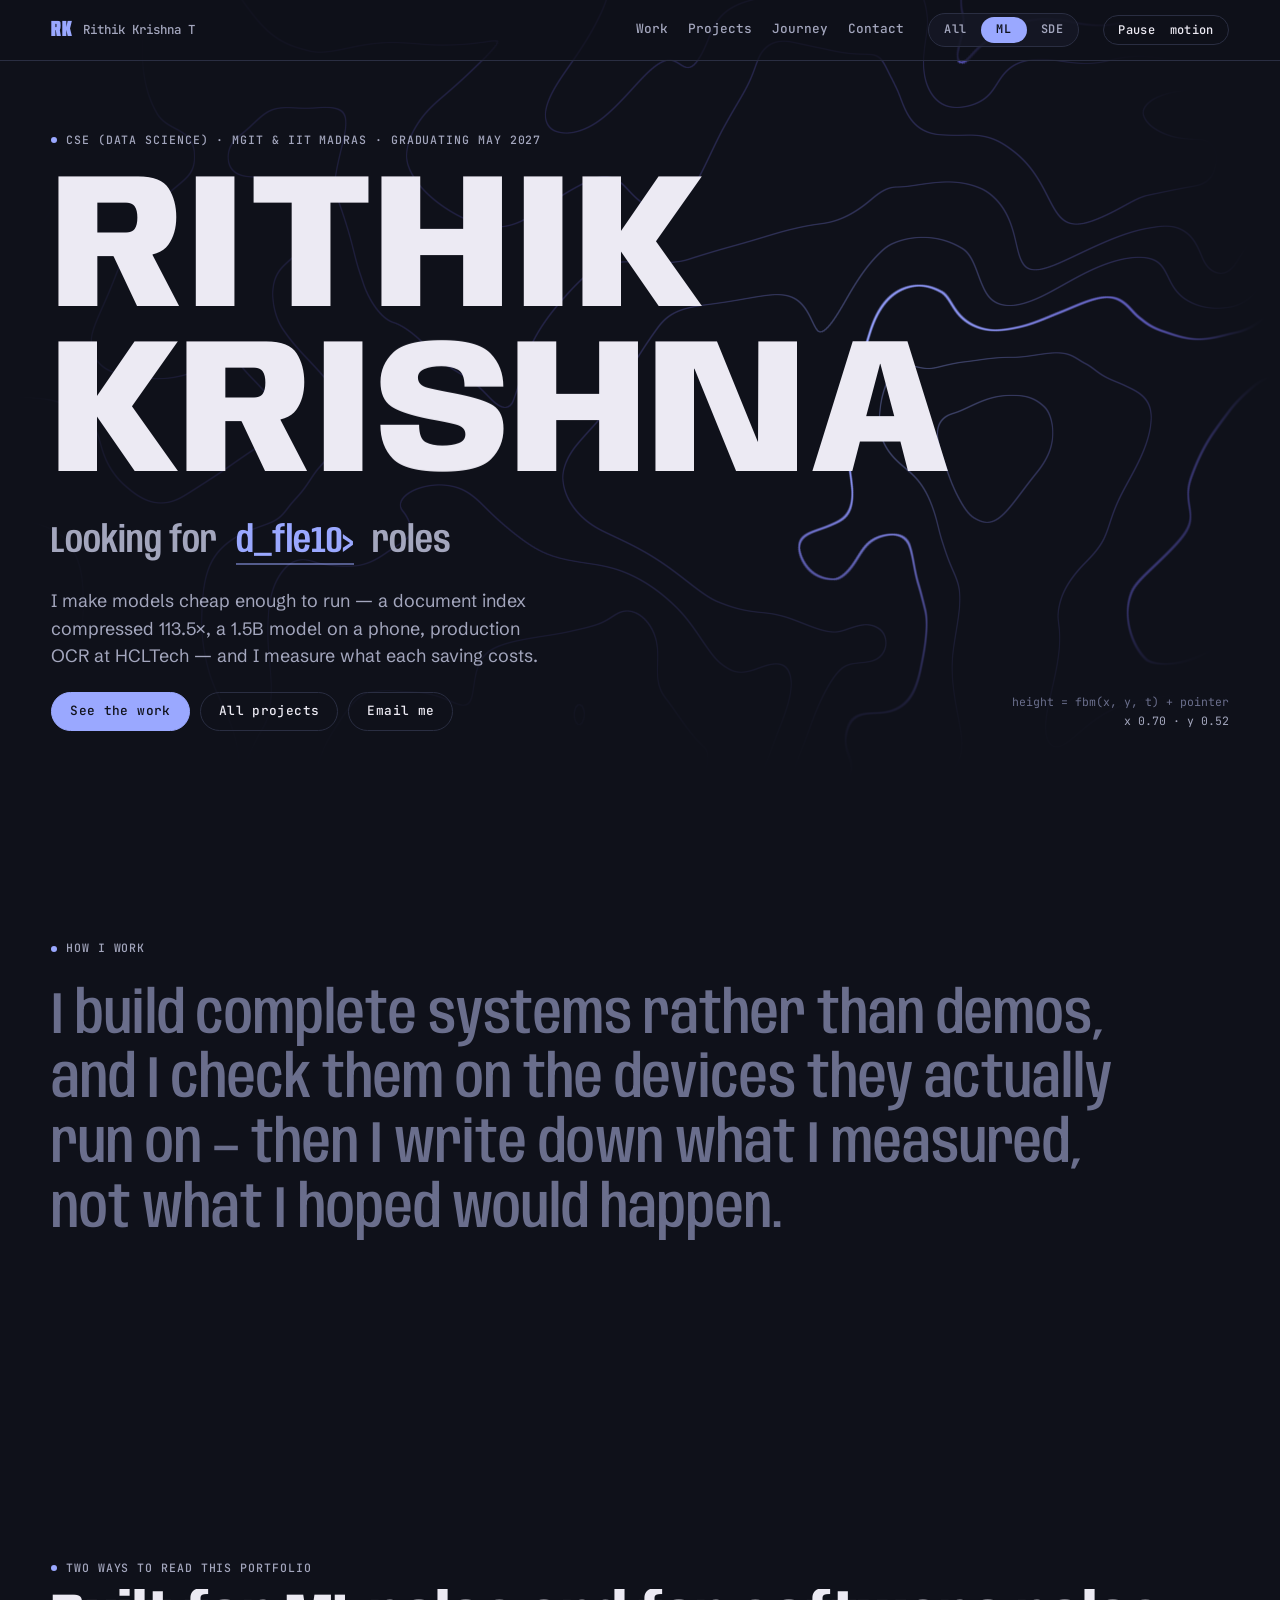
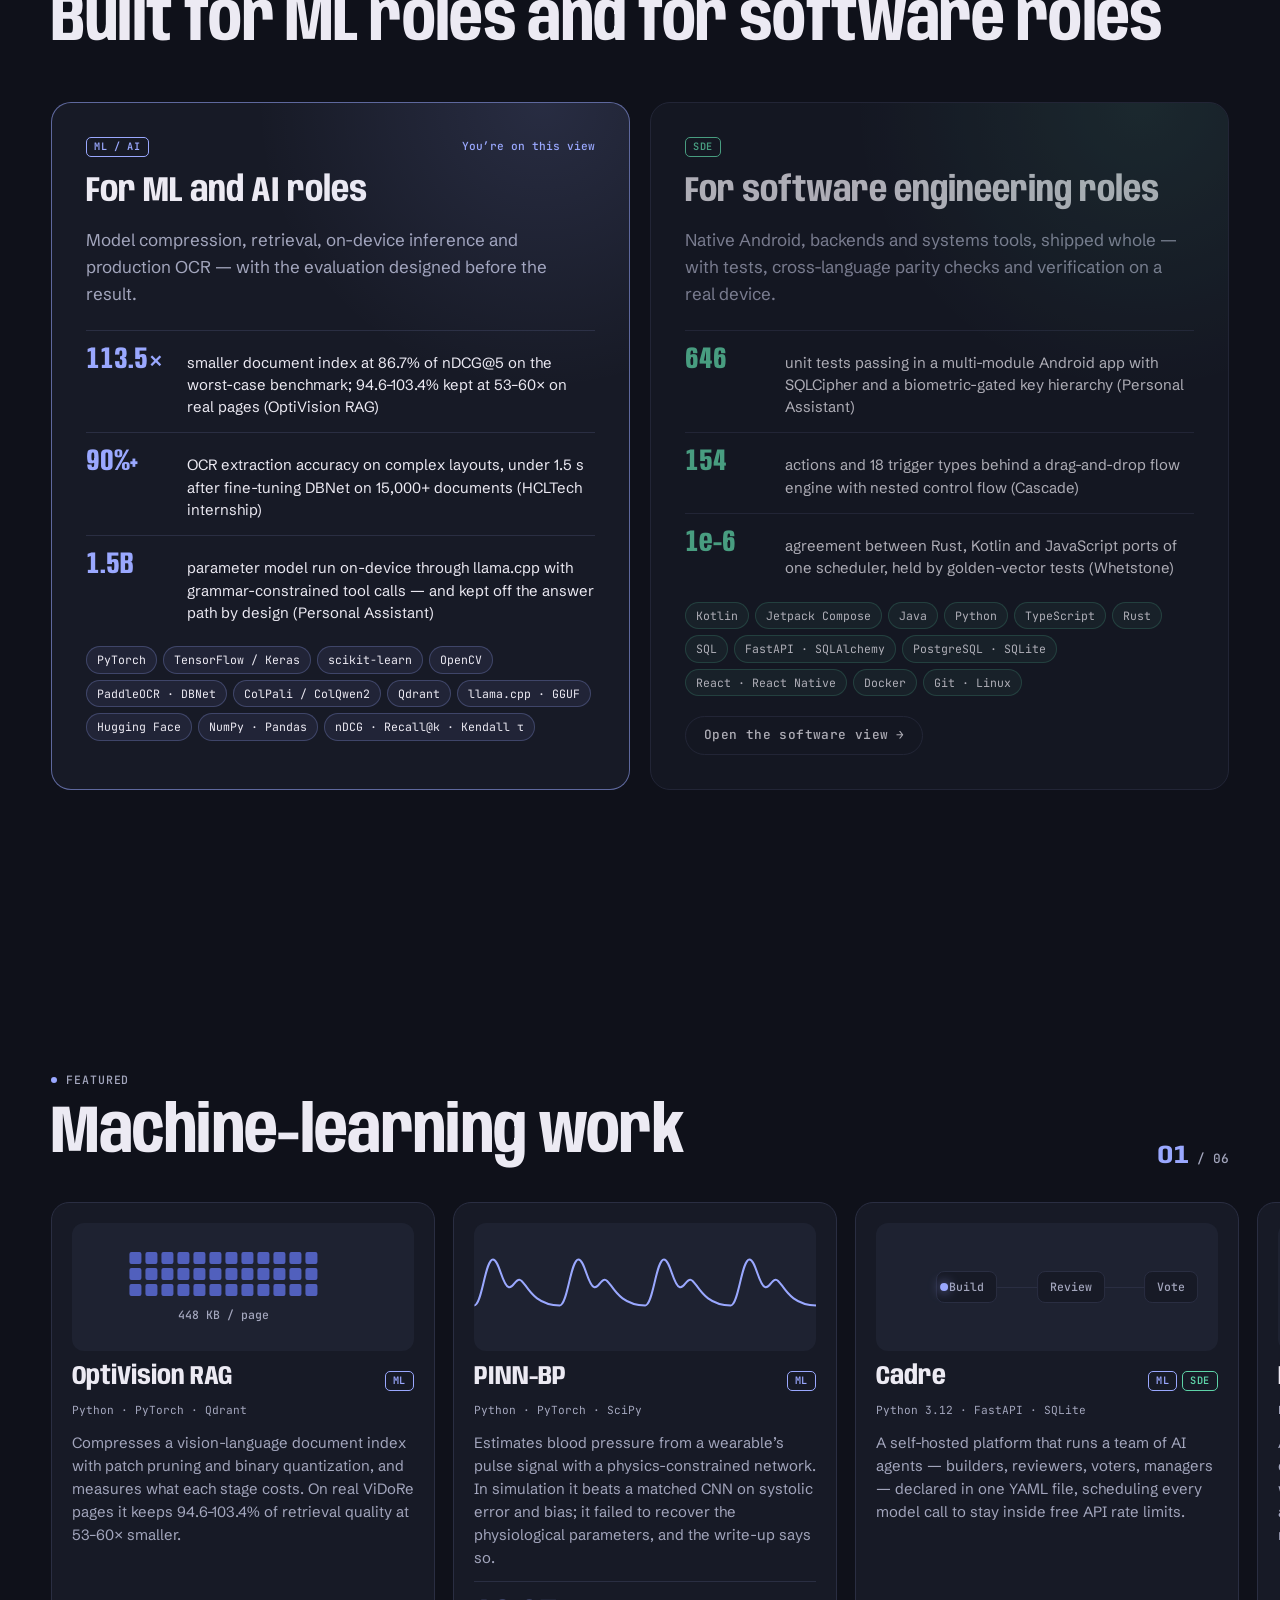
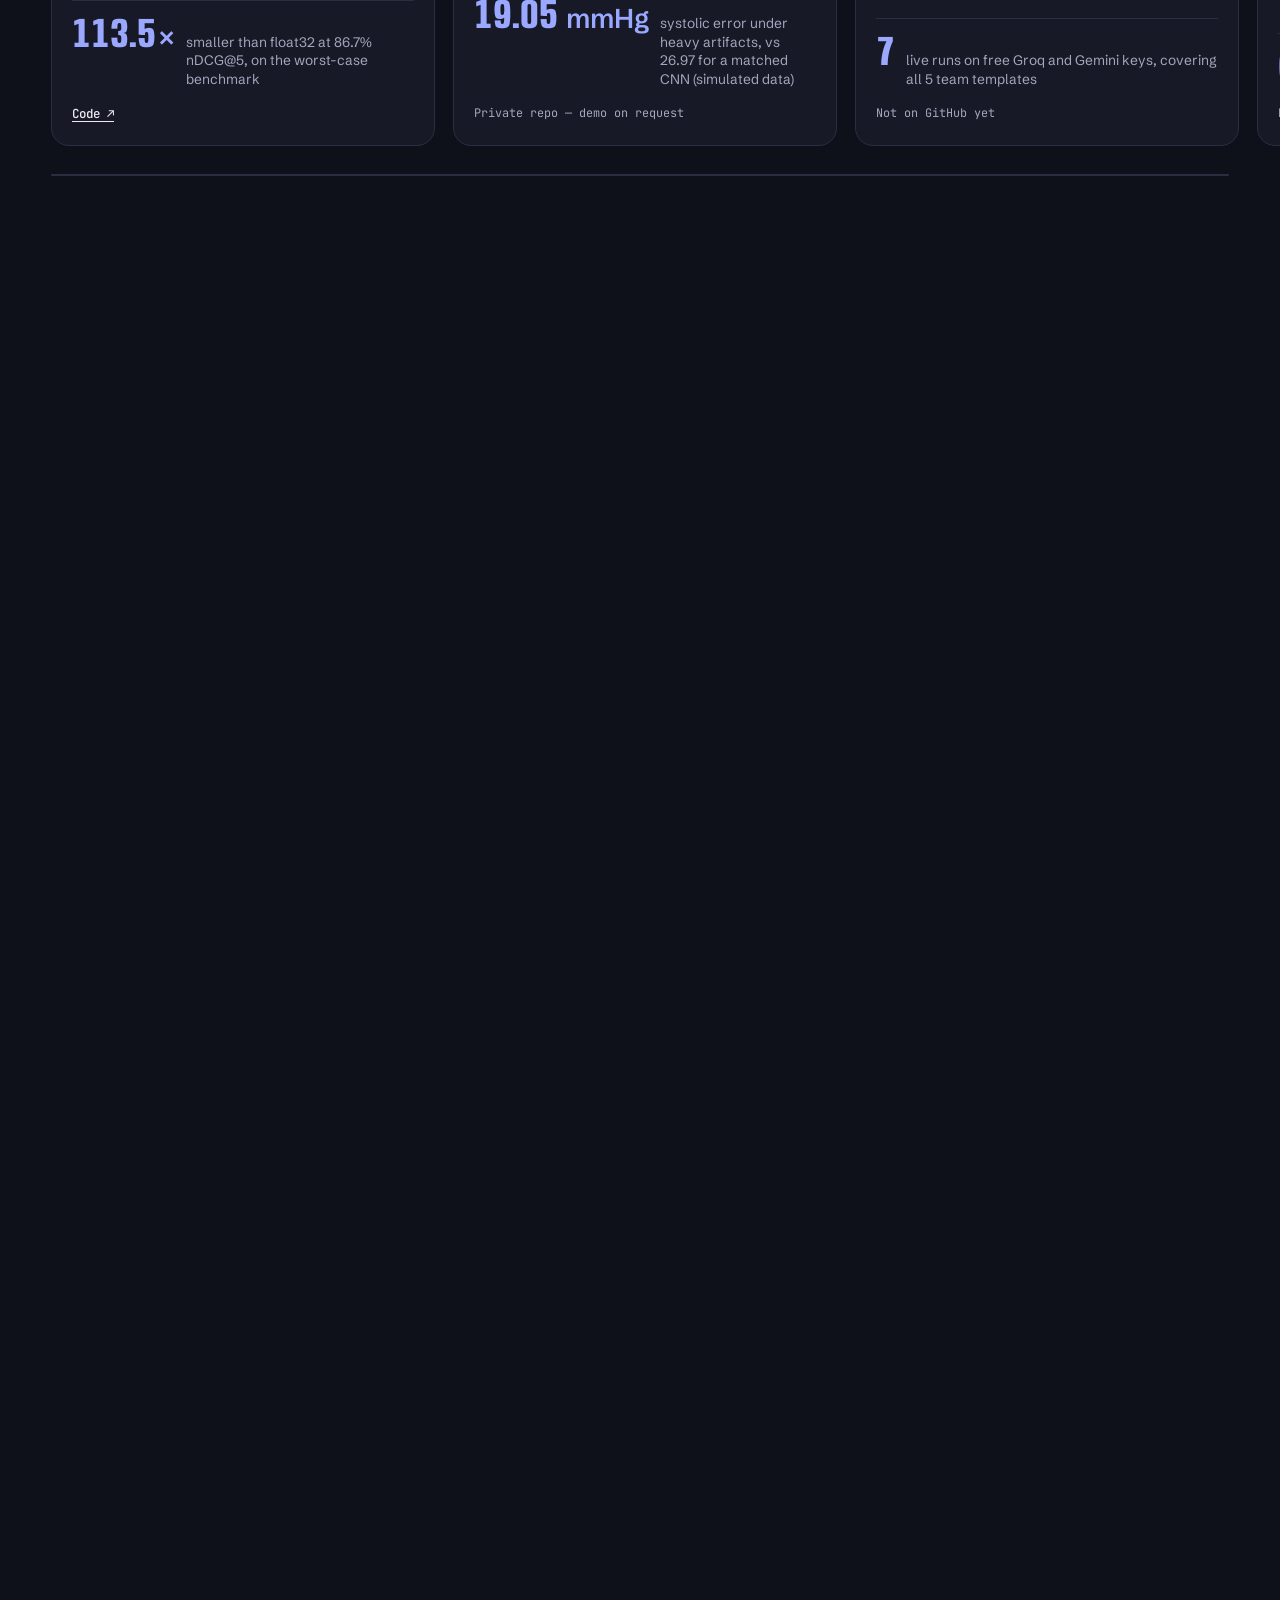
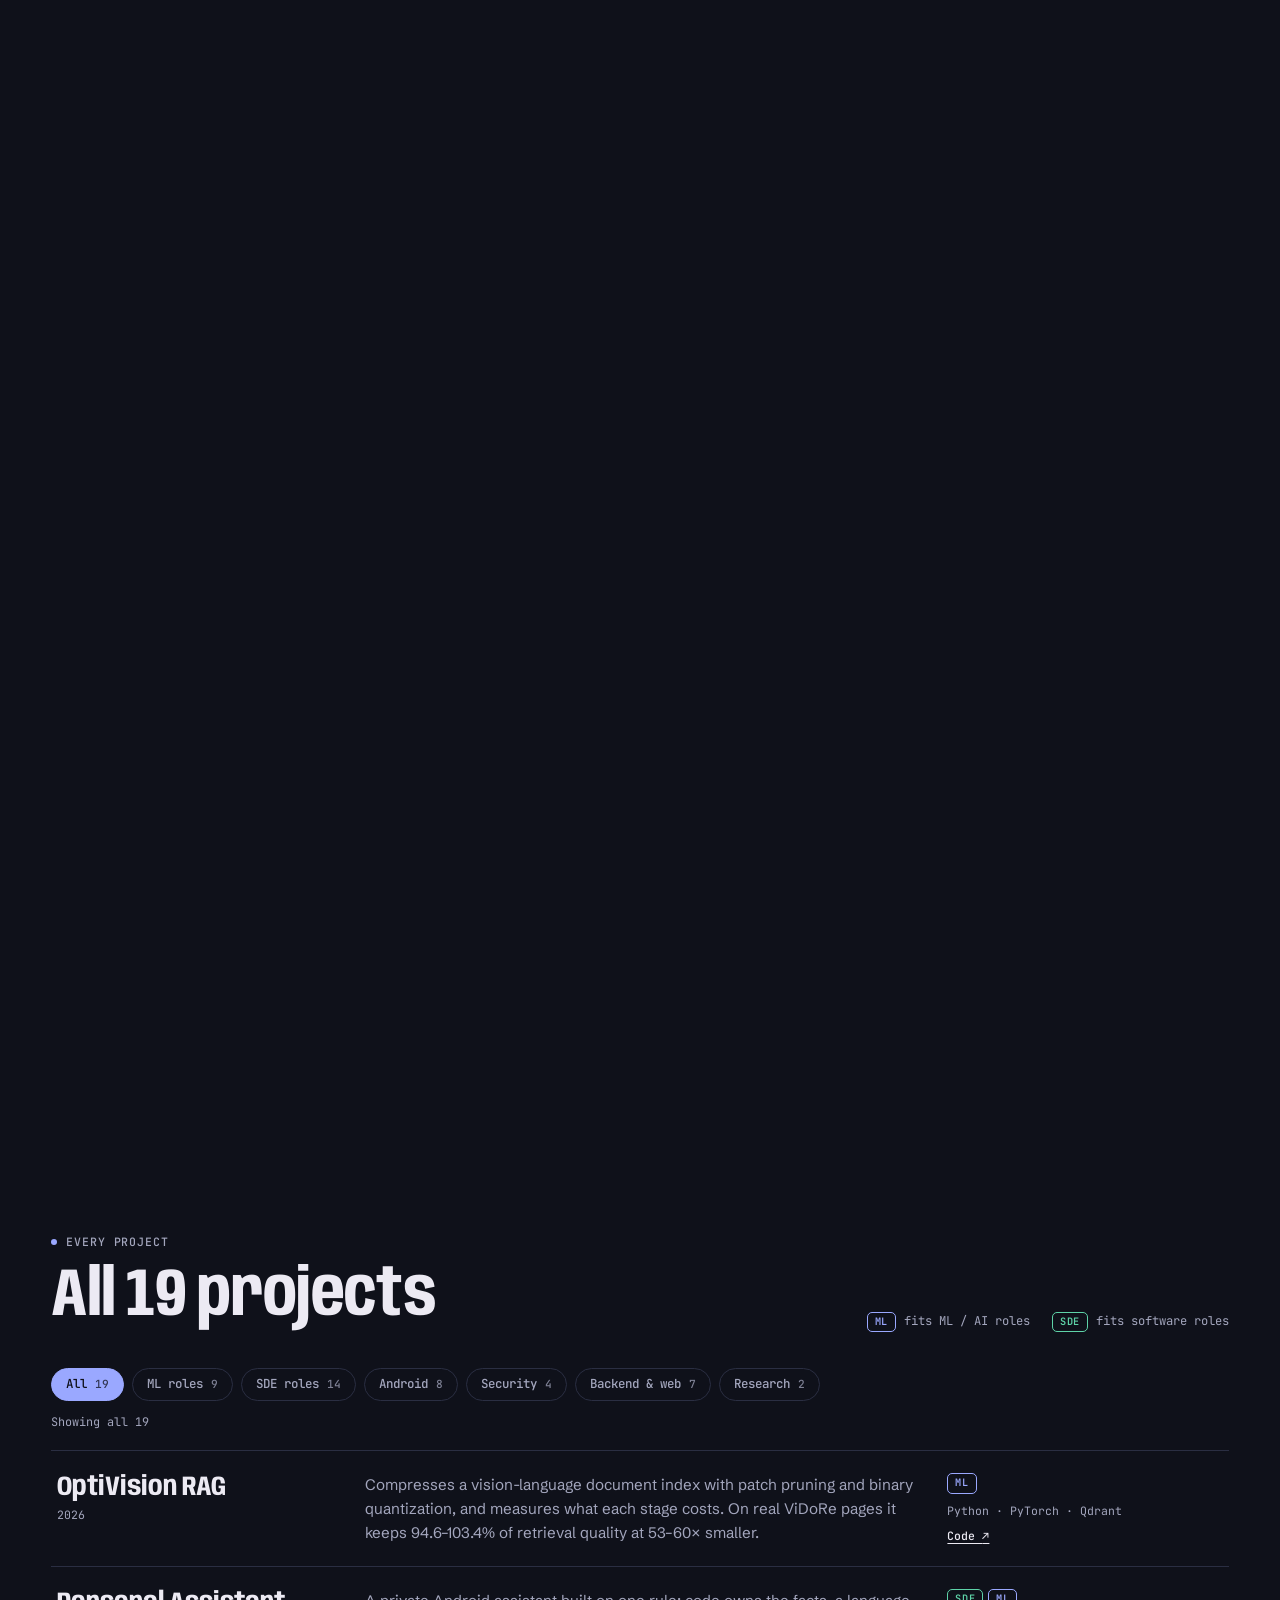
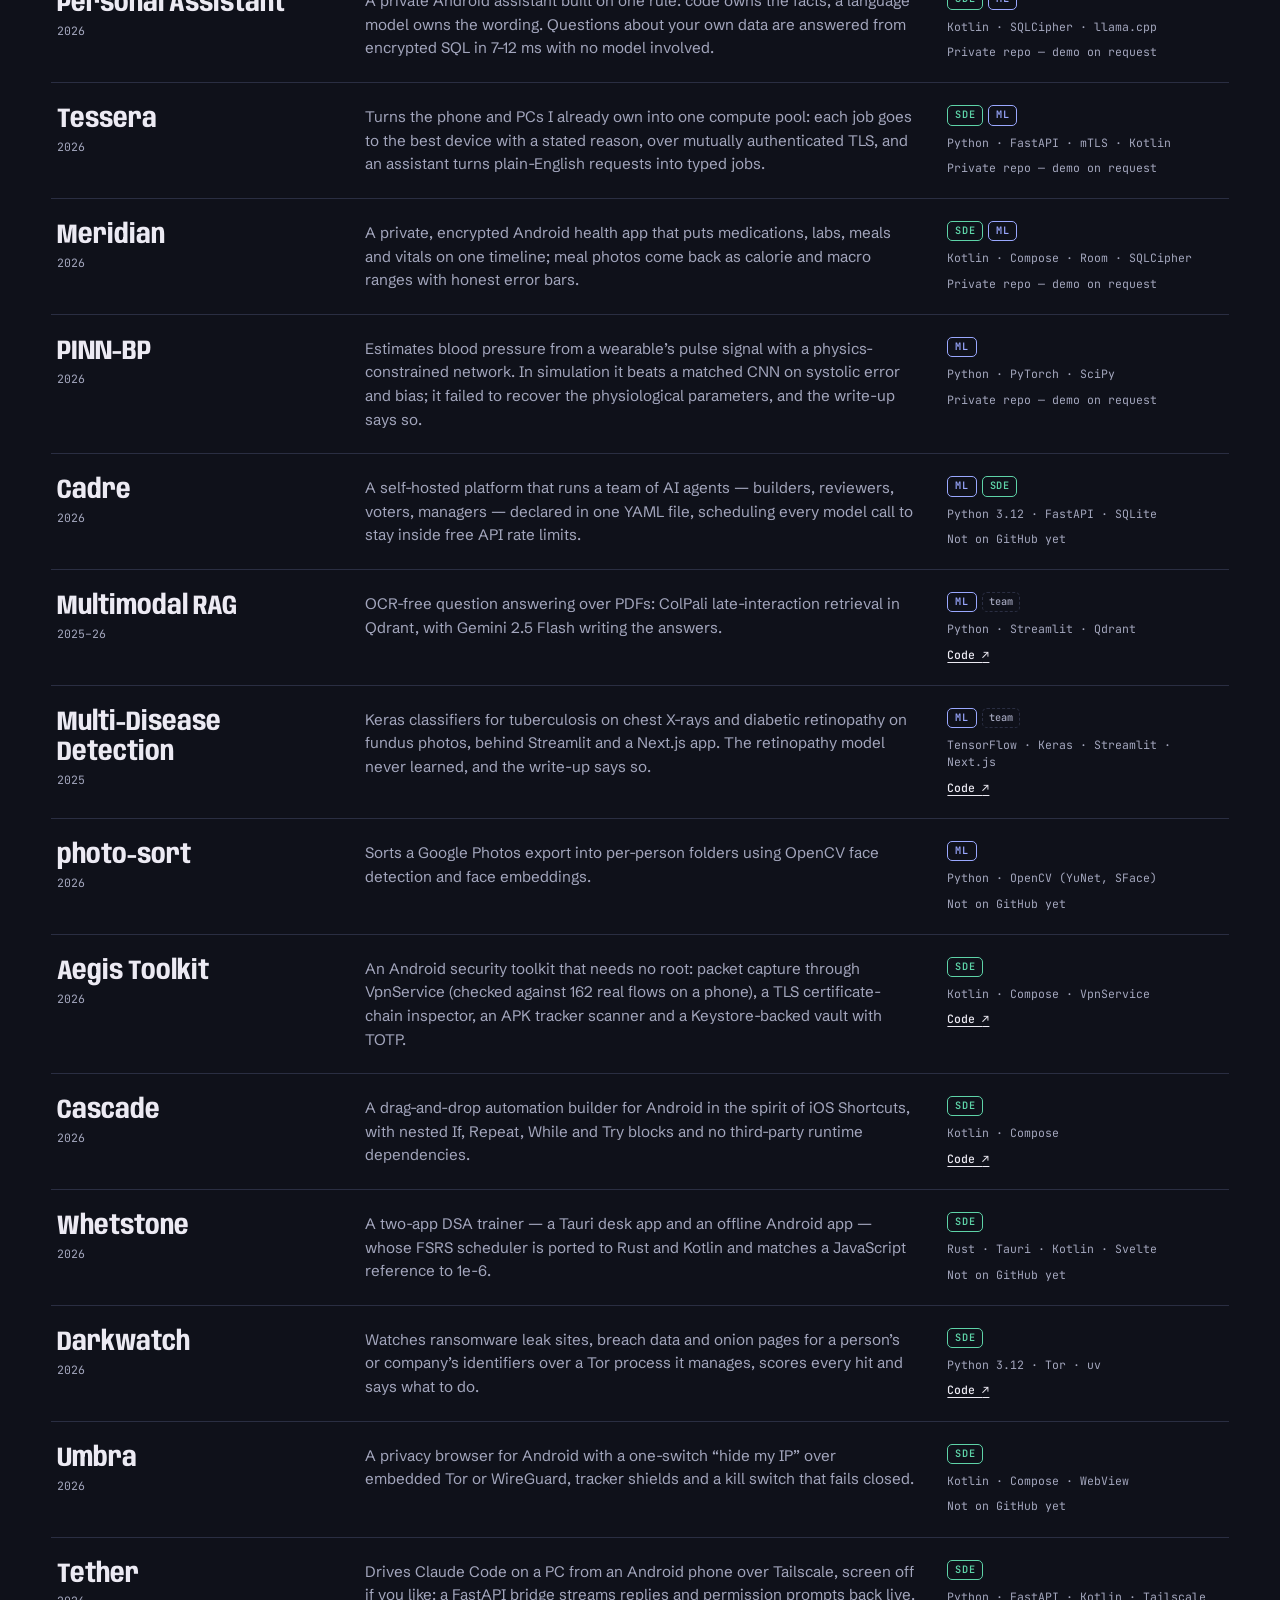
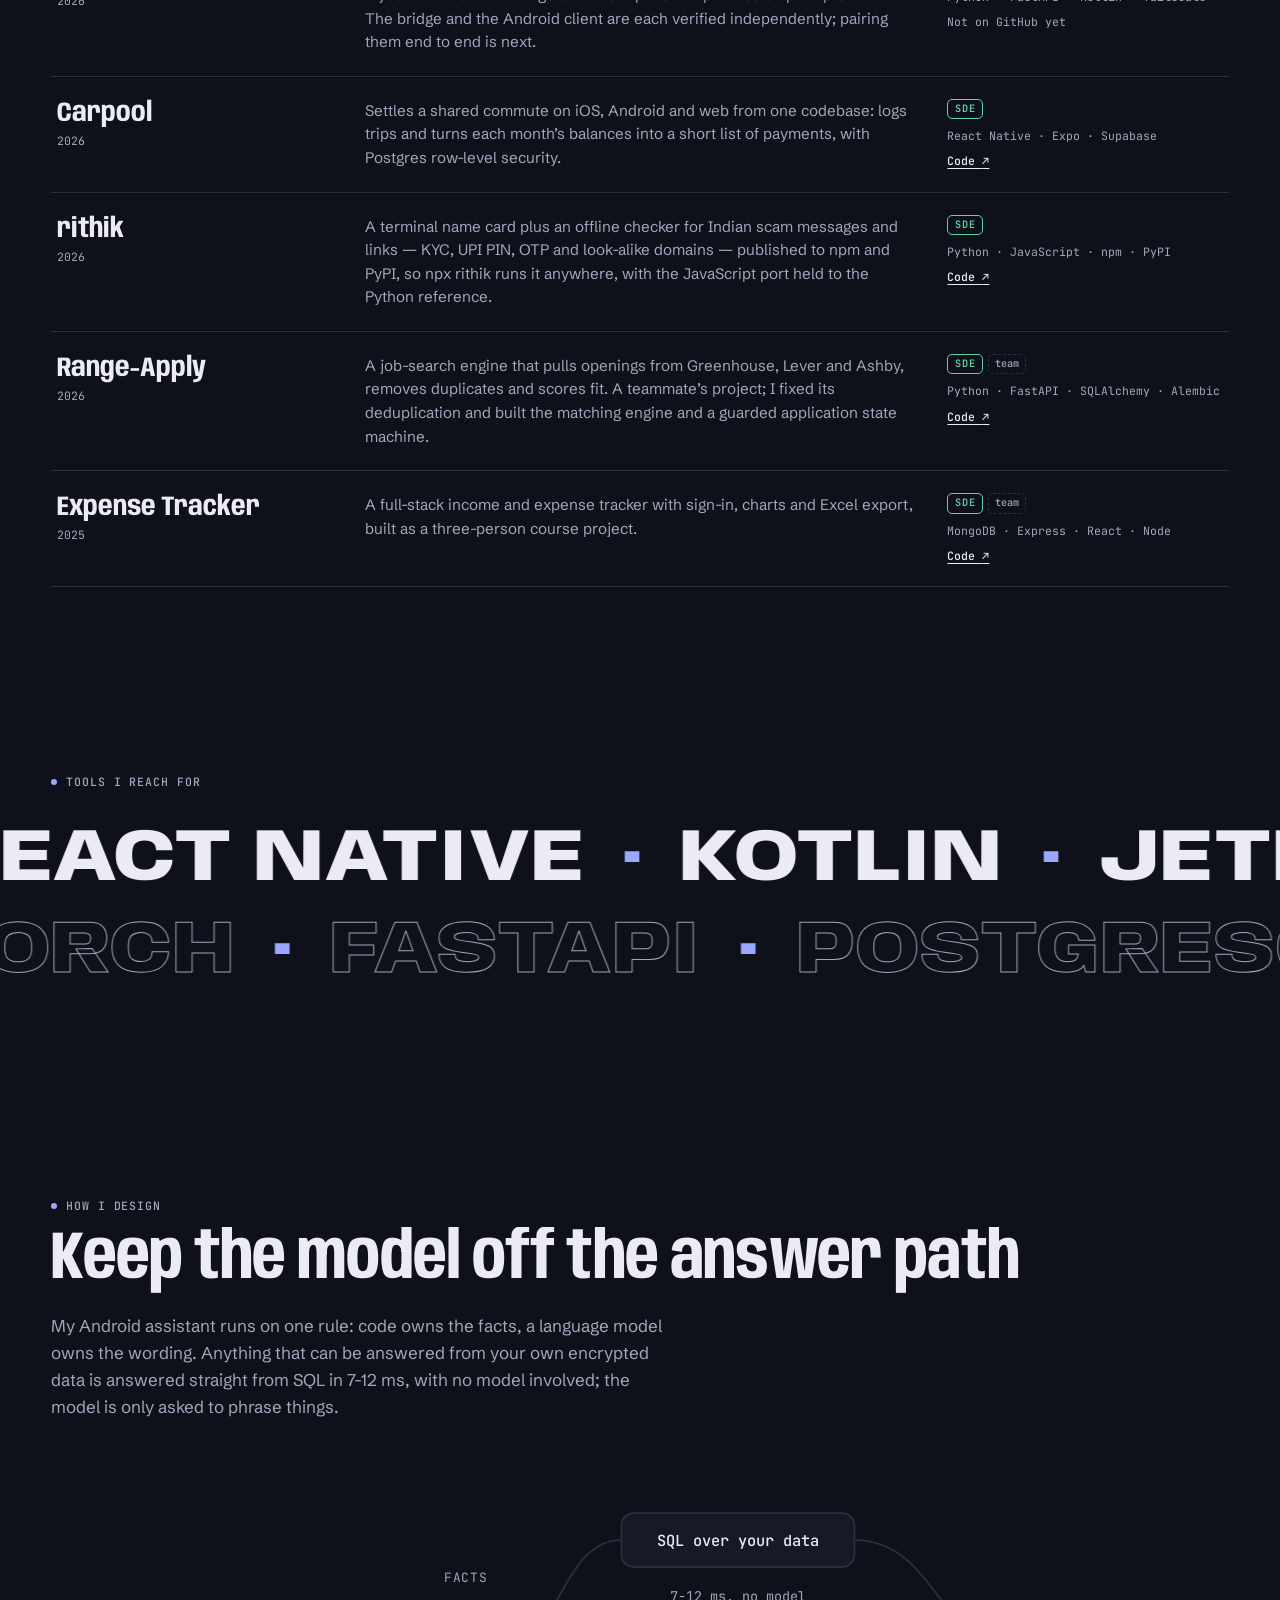
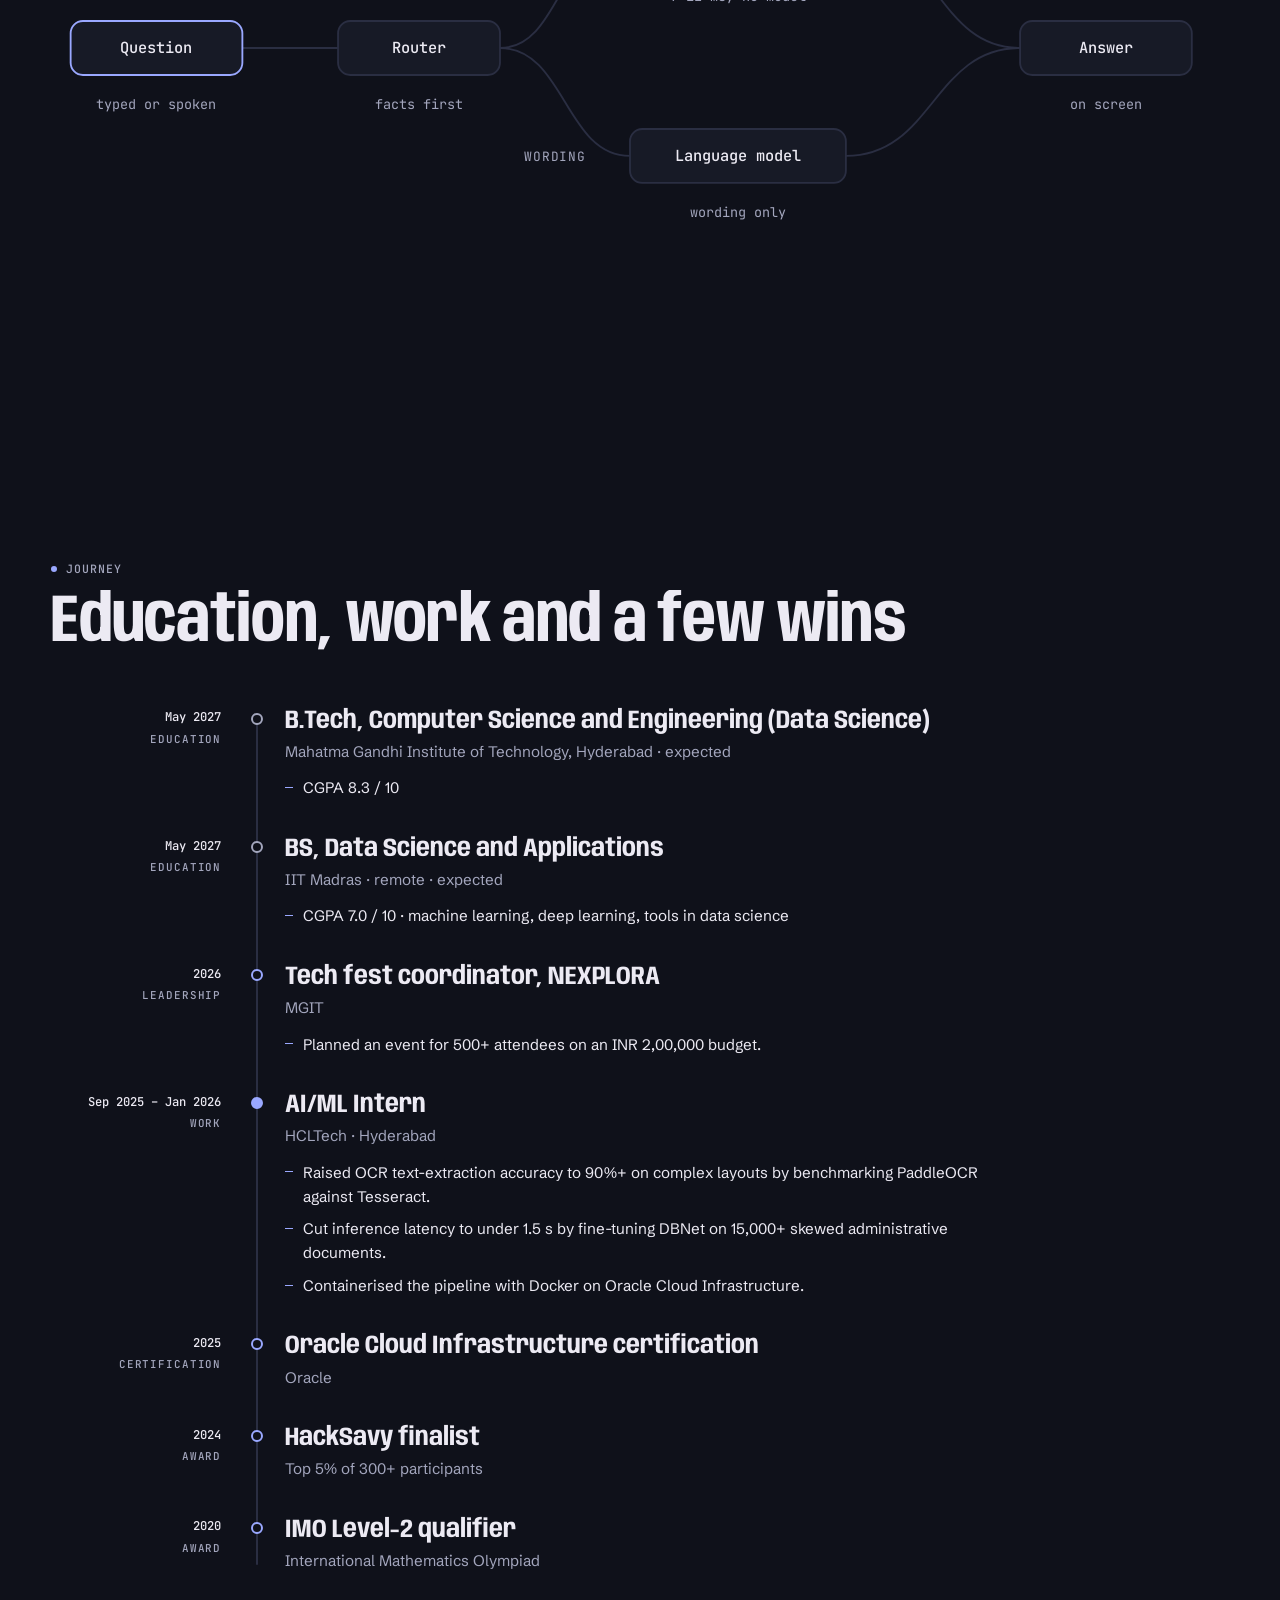
==== commit 454e0656: "Deploy portfolio build (source 8894feb)" ====
--- a/ml/index.html
+++ b/ml/index.html
@@ -14,4 +14,4 @@
       } catch (e) {}
     </script><style>:root{color-scheme:dark;--ground:#0f111a;--surface:#171a26;--raised:#1e2231;--line:#2a2e42;--ink:#eceaf3;--muted:#a3a6bd;--dim:#6a6e8c;--amber:#f4b545;--ml:#9aa8ff;--sde:#5ed3a8;--cool:#5b6bd6;--cool-hi:#8b98e8;--accent:var(--amber);--accent-hi:#f7c66c;--accent-rgb:244 181 69;--contour:#5b6bd6;--display:"Anybody", "Arial Narrow", "Helvetica Neue", Arial, sans-serif;--body:"Schibsted Grotesk", "Segoe UI", system-ui, sans-serif;--mono:"JetBrains Mono", ui-monospace, Consolas, monospace;--gutter:clamp(16px, 4vw, 56px);--max:1320px;--header:60px}:root[data-lens=ml]{--accent:var(--ml);--accent-hi:#b9c3ff;--accent-rgb:154 168 255;--contour:#5d55c9}:root[data-lens=sde]{--accent:var(--sde);--accent-hi:#86e2c1;--accent-rgb:94 211 168;--contour:#2f7f86}*,:before,:after{box-sizing:border-box}[hidden]{display:none!important}html{background:var(--ground);scroll-padding-top:calc(var(--header) + 16px);-webkit-text-size-adjust:100%}body{background:var(--ground);color:var(--ink);font:400 1.0625rem/1.6 var(--body);-webkit-font-smoothing:antialiased;margin:0}img,svg,canvas,video{max-width:100%}a{color:inherit}::selection{background:var(--accent);color:var(--ground)}:focus-visible{outline:2px solid var(--accent);outline-offset:3px;border-radius:4px}main{overflow-x:clip}.wrap{padding-inline:max(var(--gutter), calc((100% - var(--max)) / 2))}.pad{padding-block:clamp(88px,12vw,168px)}.skip{z-index:100;background:var(--accent);color:var(--ground);font:600 .9rem/1 var(--body);border-radius:8px;padding:10px 14px;text-decoration:none;position:fixed;top:-80px;left:12px}.skip:focus{top:calc(env(safe-area-inset-top,0px) + 12px)}.visually-hidden{clip-path:inset(50%);white-space:nowrap;width:1px;height:1px;position:absolute;overflow:hidden}.tag{font:500 .72rem/1.4 var(--mono);letter-spacing:.08em;text-transform:uppercase;color:var(--muted);align-items:center;gap:.55rem;margin:0;display:inline-flex}.dot{background:var(--accent);border-radius:50%;flex:none;width:6px;height:6px;animation:2.4s ease-in-out infinite breathe}.h2{font-family:var(--display);font-variation-settings:"wdth" 78, "wght" 700;letter-spacing:-.01em;text-wrap:balance;margin:.7rem 0 0;font-size:clamp(2.2rem,5.4vw,4.2rem);font-weight:700;line-height:.98}.sub{max-width:62ch;color:var(--muted);margin:1rem 0 0}.btn{border:1px solid var(--line);color:var(--ink);font:500 .8rem/1 var(--mono);letter-spacing:.03em;cursor:pointer;background:0 0;border-radius:999px;align-items:center;gap:.45rem;padding:12px 18px;text-decoration:none;transition:border-color .2s,background-color .2s,color .2s;display:inline-flex}.btn:hover{border-color:var(--muted)}.btn-solid{background:var(--accent);border-color:var(--accent);color:var(--ground)}.btn-solid:hover{background:var(--accent-hi);border-color:var(--accent-hi)}.btn-small{padding:8px 14px;font-size:.75rem}.badge{font:600 .64rem/1.4 var(--mono);letter-spacing:.06em;border:1px solid;border-radius:5px;align-items:center;padding:2px 7px;display:inline-flex}.badge-ml{color:var(--ml)}.badge-sde{color:var(--sde)}.split-line{padding-bottom:.04em}.cursor{z-index:90;pointer-events:none;mix-blend-mode:difference;opacity:0;border:1.5px solid #fff;border-radius:50%;width:34px;height:34px;transition:width .25s,height .25s,opacity .25s;position:fixed;top:0;left:0;translate:-50% -50%}.cursor.on{opacity:1}.cursor.big{width:66px;height:66px}@media (hover:none),(pointer:coarse){.cursor{display:none}}@keyframes breathe{0%,to{opacity:1}50%{opacity:.3}}.paused *,.paused :before,.paused :after{animation-play-state:paused!important}@view-transition{navigation:auto}::view-transition-old(root),::view-transition-new(root){mix-blend-mode:normal}::view-transition-old(root){animation:none}::view-transition-new(root){animation:.85s cubic-bezier(.76,0,.24,1) both view-wipe}@keyframes view-wipe{0%{clip-path:circle(0 at var(--vt-x,50%) var(--vt-y,0px))}to{clip-path:circle(150vmax at var(--vt-x,50%) var(--vt-y,0px))}}@media (prefers-reduced-motion:reduce){@view-transition{navigation:none}*,:before,:after{transition:none!important;animation:none!important}.cursor{display:none}}
 </style><link rel="stylesheet" href="/_astro/Portfolio.DeWBqdQq.css"><style>html.lenis,html.lenis body{height:auto}.lenis:not(.lenis-autoToggle).lenis-stopped{overflow:clip}.lenis [data-lenis-prevent],.lenis [data-lenis-prevent-wheel],.lenis [data-lenis-prevent-touch],.lenis [data-lenis-prevent-vertical],.lenis [data-lenis-prevent-horizontal]{overscroll-behavior:contain}.lenis.lenis-smooth iframe{pointer-events:none}.lenis.lenis-autoToggle{transition-behavior:allow-discrete;transition-property:overflow;transition-duration:1ms}
-</style></head><body><a class="skip" href="#main" data-astro-cid-nen7h5rs>Skip to content</a><header class="bar" data-astro-cid-nen7h5rs><div class="bar-inner wrap" data-astro-cid-nen7h5rs><a class="brand" href="/ml/#top" data-astro-cid-nen7h5rs><b data-astro-cid-nen7h5rs>RK</b><span data-astro-cid-nen7h5rs>Rithik Krishna T</span></a><nav class="nav" aria-label="Sections" data-astro-cid-nen7h5rs><a href="#work" data-astro-cid-nen7h5rs>Work</a><a href="#projects" data-astro-cid-nen7h5rs>Projects</a><a href="#journey" data-astro-cid-nen7h5rs>Journey</a><a href="#contact" data-astro-cid-nen7h5rs>Contact</a></nav><nav class="lens" aria-label="View the portfolio for a role" data-astro-cid-nen7h5rs><a href="/" data-lens-link="all" data-astro-cid-nen7h5rs><span class="lens-label" data-astro-cid-nen7h5rs>All</span></a><a href="/ml/" data-lens-link="ml" aria-current="page" data-astro-cid-nen7h5rs><span class="pill" aria-hidden="true" data-astro-cid-nen7h5rs></span><span class="lens-label" data-astro-cid-nen7h5rs>ML</span></a><a href="/sde/" data-lens-link="sde" data-astro-cid-nen7h5rs><span class="lens-label" data-astro-cid-nen7h5rs>SDE</span></a></nav><button class="btn btn-small pause" type="button" data-pause aria-pressed="false" data-astro-cid-nen7h5rs><span data-pause-label data-astro-cid-nen7h5rs>Pause</span><span class="wide" data-astro-cid-nen7h5rs>&nbsp;motion</span></button></div><div class="progress" aria-hidden="true" data-astro-cid-nen7h5rs></div></header><main id="main" data-astro-cid-c6r7gr4v><section class="hero" id="top" data-astro-cid-ge2uvauf><canvas class="hero-canvas" aria-hidden="true" data-astro-cid-ge2uvauf></canvas><div class="hero-inner wrap" data-hero-inner data-astro-cid-ge2uvauf><p class="tag hero-intro" data-astro-cid-ge2uvauf><span class="dot" data-astro-cid-ge2uvauf></span>CSE (Data Science) · MGIT &amp; IIT Madras · graduating May 2027</p><h1 class="name" aria-label="Rithik Krishna T" data-astro-cid-ge2uvauf><span class="line" aria-hidden="true" data-astro-cid-ge2uvauf>Rithik</span><span class="line" aria-hidden="true" data-astro-cid-ge2uvauf>Krishna</span></h1><p class="role hero-intro" data-astro-cid-ge2uvauf><span class="visually-hidden" data-astro-cid-ge2uvauf>Looking for ML engineering, applied AI, data science roles.</span><span class="role-lead" aria-hidden="true" data-astro-cid-ge2uvauf>Looking for</span><span class="role-word" aria-hidden="true" data-roles="[&quot;ML engineering&quot;,&quot;applied AI&quot;,&quot;data science&quot;]" data-astro-cid-ge2uvauf>ML engineering</span><span class="role-lead" aria-hidden="true" data-astro-cid-ge2uvauf>roles</span></p><div class="hero-foot" data-astro-cid-ge2uvauf><div class="hero-copy" data-astro-cid-ge2uvauf><p class="lede hero-rise" data-astro-cid-ge2uvauf>I make models cheap enough to run — a document index compressed 113.5×, a 1.5B model on a phone, production OCR at HCLTech — and I measure what each saving costs.</p><div class="actions hero-intro" data-astro-cid-ge2uvauf><a class="btn btn-solid" href="#work" data-astro-cid-ge2uvauf>See the work</a><a class="btn" href="#projects" data-astro-cid-ge2uvauf>All projects</a><a class="btn" href="mailto:trithikkrishna@gmail.com" data-astro-cid-ge2uvauf>Email me</a></div></div><p class="readout hero-intro" aria-hidden="true" data-astro-cid-ge2uvauf>height = fbm(x, y, t) + pointer<br data-astro-cid-ge2uvauf><span data-coords data-astro-cid-ge2uvauf>x 0.62 · y 0.55</span></p></div></div></section><section class="statement wrap pad" aria-label="How I work" data-astro-cid-zx4qcpyt><p class="tag" data-astro-cid-zx4qcpyt><span class="dot" data-astro-cid-zx4qcpyt></span>How I work</p><p class="scrub" data-scrub data-astro-cid-zx4qcpyt>I build complete systems rather than demos, and I check them on the devices they actually run on — then I write down what I <em class="accent" data-astro-cid-zx4qcpyt>measured,</em> not what I hoped would happen.</p></section><section class="fit wrap pad" id="fit" aria-labelledby="fit-title" data-astro-cid-7quset7c><p class="tag" data-astro-cid-7quset7c><span class="dot" data-astro-cid-7quset7c></span>Two ways to read this portfolio</p><h2 id="fit-title" class="h2" data-split data-astro-cid-7quset7c>Built for ML roles and for software roles</h2><div class="fit-grid" data-astro-cid-7quset7c><article class="panel panel-ml current" data-fit-panel data-astro-cid-7quset7c><div class="panel-head" data-astro-cid-7quset7c><span class="badge badge-ml" data-astro-cid-7quset7c>ML / AI</span><span class="here" data-astro-cid-7quset7c>You’re on this view</span></div><h3 data-astro-cid-7quset7c>For ML and AI roles</h3><p class="pitch" data-astro-cid-7quset7c>Model compression, retrieval, on-device inference and production OCR — with the evaluation designed before the result.</p><ul class="proof" role="list" data-astro-cid-7quset7c><li data-astro-cid-7quset7c><span class="fig-wrap" data-astro-cid-7quset7c><span class="fig" data-astro-cid-7quset7c>113.5</span><span class="fig-x" data-astro-cid-7quset7c>×</span></span><span class="txt" data-astro-cid-7quset7c>smaller document index at 86.7% of nDCG@5 on the worst-case benchmark; 94.6–103.4% kept at 53–60× on real pages (OptiVision RAG)</span></li><li data-astro-cid-7quset7c><span class="fig-wrap" data-astro-cid-7quset7c><span class="fig" data-astro-cid-7quset7c>90%+</span></span><span class="txt" data-astro-cid-7quset7c>OCR extraction accuracy on complex layouts, under 1.5 s after fine-tuning DBNet on 15,000+ documents (HCLTech internship)</span></li><li data-astro-cid-7quset7c><span class="fig-wrap" data-astro-cid-7quset7c><span class="fig" data-astro-cid-7quset7c>1.5B</span></span><span class="txt" data-astro-cid-7quset7c>parameter model run on-device through llama.cpp with grammar-constrained tool calls — and kept off the answer path by design (Personal Assistant)</span></li></ul><ul class="skills" role="list" data-astro-cid-7quset7c><li data-astro-cid-7quset7c>PyTorch</li><li data-astro-cid-7quset7c>TensorFlow / Keras</li><li data-astro-cid-7quset7c>scikit-learn</li><li data-astro-cid-7quset7c>OpenCV</li><li data-astro-cid-7quset7c>PaddleOCR · DBNet</li><li data-astro-cid-7quset7c>ColPali / ColQwen2</li><li data-astro-cid-7quset7c>Qdrant</li><li data-astro-cid-7quset7c>llama.cpp · GGUF</li><li data-astro-cid-7quset7c>Hugging Face</li><li data-astro-cid-7quset7c>NumPy · Pandas</li><li data-astro-cid-7quset7c>nDCG · Recall@k · Kendall τ</li></ul></article><article class="panel panel-sde quiet" data-fit-panel data-astro-cid-7quset7c><div class="panel-head" data-astro-cid-7quset7c><span class="badge badge-sde" data-astro-cid-7quset7c>SDE</span></div><h3 data-astro-cid-7quset7c>For software engineering roles</h3><p class="pitch" data-astro-cid-7quset7c>Native Android, backends and systems tools, shipped whole — with tests, cross-language parity checks and verification on a real device.</p><ul class="proof" role="list" data-astro-cid-7quset7c><li data-astro-cid-7quset7c><span class="fig-wrap" data-astro-cid-7quset7c><span class="fig" data-astro-cid-7quset7c>646</span></span><span class="txt" data-astro-cid-7quset7c>unit tests passing in a multi-module Android app with SQLCipher and a biometric-gated key hierarchy (Personal Assistant)</span></li><li data-astro-cid-7quset7c><span class="fig-wrap" data-astro-cid-7quset7c><span class="fig" data-astro-cid-7quset7c>154</span></span><span class="txt" data-astro-cid-7quset7c>actions and 18 trigger types behind a drag-and-drop flow engine with nested control flow (Cascade)</span></li><li data-astro-cid-7quset7c><span class="fig-wrap" data-astro-cid-7quset7c><span class="fig" data-astro-cid-7quset7c>1e-6</span></span><span class="txt" data-astro-cid-7quset7c>agreement between Rust, Kotlin and JavaScript ports of one scheduler, held by golden-vector tests (Whetstone)</span></li></ul><ul class="skills" role="list" data-astro-cid-7quset7c><li data-astro-cid-7quset7c>Kotlin</li><li data-astro-cid-7quset7c>Jetpack Compose</li><li data-astro-cid-7quset7c>Java</li><li data-astro-cid-7quset7c>Python</li><li data-astro-cid-7quset7c>TypeScript</li><li data-astro-cid-7quset7c>Rust</li><li data-astro-cid-7quset7c>SQL</li><li data-astro-cid-7quset7c>FastAPI · SQLAlchemy</li><li data-astro-cid-7quset7c>PostgreSQL · SQLite</li><li data-astro-cid-7quset7c>React · React Native</li><li data-astro-cid-7quset7c>Docker</li><li data-astro-cid-7quset7c>Git · Linux</li></ul><a class="btn panel-link" href="/sde/" data-lens-link="sde" data-astro-cid-7quset7c>Open the software view <span aria-hidden="true" data-astro-cid-7quset7c>→</span></a></article></div></section><section class="rail" id="work" aria-labelledby="work-title" data-astro-cid-soqx7j2g><div class="wrap rail-head" data-astro-cid-soqx7j2g><div data-astro-cid-soqx7j2g><p class="tag" data-astro-cid-soqx7j2g><span class="dot" data-astro-cid-soqx7j2g></span>Featured</p><h2 id="work-title" class="h2" data-split data-astro-cid-soqx7j2g>Machine-learning work</h2></div><p class="counter" aria-hidden="true" data-astro-cid-soqx7j2g><span data-rail-index data-astro-cid-soqx7j2g>01</span> / 06</p><p class="swipe-hint" aria-hidden="true" data-astro-cid-soqx7j2g>Swipe for more →</p></div><div class="rail-viewport" data-astro-cid-soqx7j2g><ul class="rail-track" role="list" data-astro-cid-soqx7j2g><li class="card" data-astro-cid-soqx7j2g><div class="motif" aria-hidden="true" data-astro-cid-hrkc2wo6><div class="motif-inner motif-squeeze" data-astro-cid-hrkc2wo6><div class="grid" data-astro-cid-hrkc2wo6><span class="keep" style="--d:0.00s" data-astro-cid-hrkc2wo6></span><span class="drop" style="--d:0.25s" data-astro-cid-hrkc2wo6></span><span class="drop" style="--d:0.14s" data-astro-cid-hrkc2wo6></span><span class="keep" style="--d:0.04s" data-astro-cid-hrkc2wo6></span><span class="drop" style="--d:0.29s" data-astro-cid-hrkc2wo6></span><span class="drop" style="--d:0.18s" data-astro-cid-hrkc2wo6></span><span class="keep" style="--d:0.07s" data-astro-cid-hrkc2wo6></span><span class="drop" style="--d:0.32s" data-astro-cid-hrkc2wo6></span><span class="drop" style="--d:0.21s" data-astro-cid-hrkc2wo6></span><span class="drop" style="--d:0.11s" data-astro-cid-hrkc2wo6></span><span class="keep" style="--d:0.00s" data-astro-cid-hrkc2wo6></span><span class="drop" style="--d:0.25s" data-astro-cid-hrkc2wo6></span><span class="drop" style="--d:0.14s" data-astro-cid-hrkc2wo6></span><span class="keep" style="--d:0.04s" data-astro-cid-hrkc2wo6></span><span class="drop" style="--d:0.29s" data-astro-cid-hrkc2wo6></span><span class="drop" style="--d:0.18s" data-astro-cid-hrkc2wo6></span><span class="keep" style="--d:0.07s" data-astro-cid-hrkc2wo6></span><span class="drop" style="--d:0.32s" data-astro-cid-hrkc2wo6></span><span class="drop" style="--d:0.21s" data-astro-cid-hrkc2wo6></span><span class="drop" style="--d:0.11s" data-astro-cid-hrkc2wo6></span><span class="keep" style="--d:0.00s" data-astro-cid-hrkc2wo6></span><span class="drop" style="--d:0.25s" data-astro-cid-hrkc2wo6></span><span class="drop" style="--d:0.14s" data-astro-cid-hrkc2wo6></span><span class="keep" style="--d:0.04s" data-astro-cid-hrkc2wo6></span><span class="drop" style="--d:0.29s" data-astro-cid-hrkc2wo6></span><span class="drop" style="--d:0.18s" data-astro-cid-hrkc2wo6></span><span class="keep" style="--d:0.07s" data-astro-cid-hrkc2wo6></span><span class="drop" style="--d:0.32s" data-astro-cid-hrkc2wo6></span><span class="drop" style="--d:0.21s" data-astro-cid-hrkc2wo6></span><span class="drop" style="--d:0.11s" data-astro-cid-hrkc2wo6></span><span class="keep" style="--d:0.00s" data-astro-cid-hrkc2wo6></span><span class="drop" style="--d:0.25s" data-astro-cid-hrkc2wo6></span><span class="drop" style="--d:0.14s" data-astro-cid-hrkc2wo6></span><span class="keep" style="--d:0.04s" data-astro-cid-hrkc2wo6></span><span class="drop" style="--d:0.29s" data-astro-cid-hrkc2wo6></span><span class="drop" style="--d:0.18s" data-astro-cid-hrkc2wo6></span></div><div class="sizes" data-astro-cid-hrkc2wo6><span class="before" data-astro-cid-hrkc2wo6>448 KB / page</span><span class="after" data-astro-cid-hrkc2wo6>3.95 KB / page</span></div></div></div><div class="card-top" data-astro-cid-soqx7j2g><h3 data-astro-cid-soqx7j2g>OptiVision RAG</h3><span class="badges" data-astro-cid-soqx7j2g><span class="badge badge-ml" data-astro-cid-soqx7j2g>ML</span></span></div><p class="chip" data-astro-cid-soqx7j2g>Python · PyTorch · Qdrant</p><p class="desc" data-astro-cid-soqx7j2g>Compresses a vision-language document index with patch pruning and binary quantization, and measures what each stage costs. On real ViDoRe pages it keeps 94.6–103.4% of retrieval quality at 53–60× smaller.</p><p class="stat" data-astro-cid-soqx7j2g><span class="figure" data-astro-cid-soqx7j2g><span class="num" data-count="113.5" data-decimals="1" data-astro-cid-soqx7j2g>113.5</span><span class="suffix" data-astro-cid-soqx7j2g>×</span></span><span class="unit" data-astro-cid-soqx7j2g>smaller than float32 at 86.7% nDCG@5, on the worst-case benchmark</span></p><div class="card-links" data-astro-cid-soqx7j2g><a href="https://github.com/Daemon-VI/optivision-rag" target="_blank" rel="noopener" data-astro-cid-soqx7j2g>Code <span aria-hidden="true" data-astro-cid-soqx7j2g>↗</span><span class="visually-hidden" data-astro-cid-soqx7j2g>— OptiVision RAG (opens in a new tab)</span></a></div></li><li class="card" data-astro-cid-soqx7j2g><div class="motif" aria-hidden="true" data-astro-cid-hrkc2wo6><div class="motif-inner motif-wave" data-astro-cid-hrkc2wo6><div class="wave" data-astro-cid-hrkc2wo6><svg viewBox="0 0 440 100" preserveAspectRatio="none" data-astro-cid-hrkc2wo6><path d="M0 70 C10 70 14 20 24 20 C32 20 36 48 44 50 C50 52 52 42 58 42 C66 42 72 70 110 70 C120 70 124 20 134 20 C142 20 146 48 154 50 C160 52 162 42 168 42 C176 42 182 70 220 70 C230 70 234 20 244 20 C252 20 256 48 264 50 C270 52 272 42 278 42 C286 42 292 70 330 70 C340 70 344 20 354 20 C362 20 366 48 374 50 C380 52 382 42 388 42 C396 42 402 70 440 70 C450 70 454 20 464 20 C472 20 476 48 484 50 C490 52 492 42 498 42 C506 42 512 70 550 70 C560 70 564 20 574 20 C582 20 586 48 594 50 C600 52 602 42 608 42 C616 42 622 70 660 70" data-astro-cid-hrkc2wo6></path></svg></div></div></div><div class="card-top" data-astro-cid-soqx7j2g><h3 data-astro-cid-soqx7j2g>PINN-BP</h3><span class="badges" data-astro-cid-soqx7j2g><span class="badge badge-ml" data-astro-cid-soqx7j2g>ML</span></span></div><p class="chip" data-astro-cid-soqx7j2g>Python · PyTorch · SciPy</p><p class="desc" data-astro-cid-soqx7j2g>Estimates blood pressure from a wearable’s pulse signal with a physics-constrained network. In simulation it beats a matched CNN on systolic error and bias; it failed to recover the physiological parameters, and the write-up says so.</p><p class="stat" data-astro-cid-soqx7j2g><span class="figure" data-astro-cid-soqx7j2g><span class="num" data-count="19.05" data-decimals="2" data-astro-cid-soqx7j2g>19.05</span><span class="suffix" data-astro-cid-soqx7j2g> mmHg</span></span><span class="unit" data-astro-cid-soqx7j2g>systolic error under heavy artifacts, vs 26.97 for a matched CNN (simulated data)</span></p><div class="card-links" data-astro-cid-soqx7j2g><span class="note" data-astro-cid-soqx7j2g>Private repo — demo on request</span></div></li><li class="card" data-astro-cid-soqx7j2g><div class="motif" aria-hidden="true" data-astro-cid-hrkc2wo6><div class="motif-inner motif-chain" data-astro-cid-hrkc2wo6><b style="--d:0.37s" data-astro-cid-hrkc2wo6>Build</b><b style="--d:1.20s" data-astro-cid-hrkc2wo6>Review</b><b style="--d:2.03s" data-astro-cid-hrkc2wo6>Vote</b><span class="pulse" data-astro-cid-hrkc2wo6></span></div></div><div class="card-top" data-astro-cid-soqx7j2g><h3 data-astro-cid-soqx7j2g>Cadre</h3><span class="badges" data-astro-cid-soqx7j2g><span class="badge badge-ml" data-astro-cid-soqx7j2g>ML</span><span class="badge badge-sde" data-astro-cid-soqx7j2g>SDE</span></span></div><p class="chip" data-astro-cid-soqx7j2g>Python 3.12 · FastAPI · SQLite</p><p class="desc" data-astro-cid-soqx7j2g>A self-hosted platform that runs a team of AI agents — builders, reviewers, voters, managers — declared in one YAML file, scheduling every model call to stay inside free API rate limits.</p><p class="stat" data-astro-cid-soqx7j2g><span class="figure" data-astro-cid-soqx7j2g><span class="num" data-count="7" data-decimals="0" data-astro-cid-soqx7j2g>7</span></span><span class="unit" data-astro-cid-soqx7j2g>live runs on free Groq and Gemini keys, covering all 5 team templates</span></p><div class="card-links" data-astro-cid-soqx7j2g><span class="note" data-astro-cid-soqx7j2g>Not on GitHub yet</span></div></li><li class="card" data-astro-cid-soqx7j2g><div class="motif" aria-hidden="true" data-astro-cid-hrkc2wo6><div class="motif-inner motif-fork" data-astro-cid-hrkc2wo6><div class="fork" data-astro-cid-hrkc2wo6><svg viewBox="0 0 220 110" width="220" height="110" data-astro-cid-hrkc2wo6><path d="M40 55 C90 55 104 24 176 24" data-astro-cid-hrkc2wo6></path><path d="M40 55 C90 55 104 86 176 86" data-astro-cid-hrkc2wo6></path></svg><span class="fnode" style="left:40px;top:55px" data-astro-cid-hrkc2wo6>ask</span><span class="fnode" style="left:176px;top:24px" data-astro-cid-hrkc2wo6>SQL</span><span class="fnode" style="left:176px;top:86px" data-astro-cid-hrkc2wo6>model</span><i class="pkt fast" style="offset-path:path('M40 55 C90 55 104 24 176 24')" data-astro-cid-hrkc2wo6></i><i class="pkt slow" style="offset-path:path('M40 55 C90 55 104 86 176 86')" data-astro-cid-hrkc2wo6></i></div></div></div><div class="card-top" data-astro-cid-soqx7j2g><h3 data-astro-cid-soqx7j2g>Personal Assistant</h3><span class="badges" data-astro-cid-soqx7j2g><span class="badge badge-sde" data-astro-cid-soqx7j2g>SDE</span><span class="badge badge-ml" data-astro-cid-soqx7j2g>ML</span></span></div><p class="chip" data-astro-cid-soqx7j2g>Kotlin · SQLCipher · llama.cpp</p><p class="desc" data-astro-cid-soqx7j2g>A private Android assistant built on one rule: code owns the facts, a language model owns the wording. Questions about your own data are answered from encrypted SQL in 7–12 ms with no model involved.</p><p class="stat" data-astro-cid-soqx7j2g><span class="figure" data-astro-cid-soqx7j2g><span class="num" data-count="646" data-decimals="0" data-astro-cid-soqx7j2g>646</span></span><span class="unit" data-astro-cid-soqx7j2g>unit tests passing, none failing</span></p><div class="card-links" data-astro-cid-soqx7j2g><span class="note" data-astro-cid-soqx7j2g>Private repo — demo on request</span></div></li><li class="card" data-astro-cid-soqx7j2g><div class="motif" aria-hidden="true" data-astro-cid-hrkc2wo6><div class="motif-inner motif-patches" data-astro-cid-hrkc2wo6><div class="patches" data-astro-cid-hrkc2wo6><span class="query" data-astro-cid-hrkc2wo6>query</span><div class="page" data-astro-cid-hrkc2wo6><i style="--d:0s" data-astro-cid-hrkc2wo6></i><i style="--d:0s" data-astro-cid-hrkc2wo6></i><i style="--d:0s" data-astro-cid-hrkc2wo6></i><i class="match" style="--d:0.6s" data-astro-cid-hrkc2wo6></i><i style="--d:0s" data-astro-cid-hrkc2wo6></i><i style="--d:0s" data-astro-cid-hrkc2wo6></i><i style="--d:0s" data-astro-cid-hrkc2wo6></i><i style="--d:0s" data-astro-cid-hrkc2wo6></i><i class="match" style="--d:0s" data-astro-cid-hrkc2wo6></i><i style="--d:0s" data-astro-cid-hrkc2wo6></i><i style="--d:0s" data-astro-cid-hrkc2wo6></i><i style="--d:0s" data-astro-cid-hrkc2wo6></i><i style="--d:0s" data-astro-cid-hrkc2wo6></i><i style="--d:0s" data-astro-cid-hrkc2wo6></i><i style="--d:0s" data-astro-cid-hrkc2wo6></i><i class="match" style="--d:0.3s" data-astro-cid-hrkc2wo6></i><i style="--d:0s" data-astro-cid-hrkc2wo6></i><i style="--d:0s" data-astro-cid-hrkc2wo6></i><i style="--d:0s" data-astro-cid-hrkc2wo6></i><i style="--d:0s" data-astro-cid-hrkc2wo6></i><i class="match" style="--d:0.8999999999999999s" data-astro-cid-hrkc2wo6></i><i style="--d:0s" data-astro-cid-hrkc2wo6></i><i style="--d:0s" data-astro-cid-hrkc2wo6></i><i style="--d:0s" data-astro-cid-hrkc2wo6></i></div></div></div></div><div class="card-top" data-astro-cid-soqx7j2g><h3 data-astro-cid-soqx7j2g>Multimodal RAG</h3><span class="badges" data-astro-cid-soqx7j2g><span class="badge badge-ml" data-astro-cid-soqx7j2g>ML</span></span></div><p class="chip" data-astro-cid-soqx7j2g>Python · Streamlit · Qdrant</p><p class="desc" data-astro-cid-soqx7j2g>OCR-free question answering over PDFs: ColPali late-interaction retrieval in Qdrant, with Gemini 2.5 Flash writing the answers.</p><p class="stat stat-empty" data-astro-cid-soqx7j2g></p><div class="card-links" data-astro-cid-soqx7j2g><a href="https://github.com/Daemon-VI/multimodal-rag-colpali" target="_blank" rel="noopener" data-astro-cid-soqx7j2g>Code <span aria-hidden="true" data-astro-cid-soqx7j2g>↗</span><span class="visually-hidden" data-astro-cid-soqx7j2g>— Multimodal RAG (opens in a new tab)</span></a></div></li><li class="card" data-astro-cid-soqx7j2g><div class="motif" aria-hidden="true" data-astro-cid-hrkc2wo6><div class="motif-inner motif-tiles" data-astro-cid-hrkc2wo6><div class="tiles" data-astro-cid-hrkc2wo6><i style="--d:0.0s" data-astro-cid-hrkc2wo6></i><i style="--d:0.5s" data-astro-cid-hrkc2wo6></i><i style="--d:1.0s" data-astro-cid-hrkc2wo6></i><i style="--d:1.5s" data-astro-cid-hrkc2wo6></i><i class="flag" style="--d:2.0s" data-astro-cid-hrkc2wo6></i><i style="--d:2.5s" data-astro-cid-hrkc2wo6></i></div></div></div><div class="card-top" data-astro-cid-soqx7j2g><h3 data-astro-cid-soqx7j2g>Multi-Disease Detection</h3><span class="badges" data-astro-cid-soqx7j2g><span class="badge badge-ml" data-astro-cid-soqx7j2g>ML</span></span></div><p class="chip" data-astro-cid-soqx7j2g>TensorFlow · Keras · Streamlit · Next.js</p><p class="desc" data-astro-cid-soqx7j2g>Keras classifiers for tuberculosis on chest X-rays and diabetic retinopathy on fundus photos, behind Streamlit and a Next.js app. The retinopathy model never learned, and the write-up says so.</p><p class="stat" data-astro-cid-soqx7j2g><span class="figure" data-astro-cid-soqx7j2g><span class="num" data-count="97.1" data-decimals="1" data-astro-cid-soqx7j2g>97.1</span><span class="suffix" data-astro-cid-soqx7j2g>%</span></span><span class="unit" data-astro-cid-soqx7j2g>TB validation accuracy on a 479-image split</span></p><div class="card-links" data-astro-cid-soqx7j2g><a href="https://github.com/Daemon-VI/Multi-Disease-Detection" target="_blank" rel="noopener" data-astro-cid-soqx7j2g>Code <span aria-hidden="true" data-astro-cid-soqx7j2g>↗</span><span class="visually-hidden" data-astro-cid-soqx7j2g>— Multi-Disease Detection (opens in a new tab)</span></a></div></li></ul></div><div class="wrap meter-wrap" aria-hidden="true" data-astro-cid-soqx7j2g><div class="rail-meter" data-astro-cid-soqx7j2g><span data-astro-cid-soqx7j2g></span></div></div></section><section class="index wrap pad" id="projects" aria-labelledby="projects-title" data-astro-cid-ftq3vvlr><div class="index-head" data-astro-cid-ftq3vvlr><div data-astro-cid-ftq3vvlr><p class="tag" data-astro-cid-ftq3vvlr><span class="dot" data-astro-cid-ftq3vvlr></span>Every project</p><h2 id="projects-title" class="h2" data-split data-astro-cid-ftq3vvlr>All 18 projects</h2></div><p class="legend" data-astro-cid-ftq3vvlr><span class="legend-item" data-astro-cid-ftq3vvlr><span class="badge badge-ml" data-astro-cid-ftq3vvlr>ML</span> fits ML / AI roles</span><span class="legend-item" data-astro-cid-ftq3vvlr><span class="badge badge-sde" data-astro-cid-ftq3vvlr>SDE</span> fits software roles</span></p></div><div class="filters" role="group" aria-label="Filter projects" data-astro-cid-ftq3vvlr><button type="button" class="filter" data-filter="all" aria-pressed="true" data-astro-cid-ftq3vvlr>All<span class="count" data-astro-cid-ftq3vvlr>18</span></button><button type="button" class="filter" data-filter="ml" aria-pressed="false" data-astro-cid-ftq3vvlr>ML roles<span class="count" data-astro-cid-ftq3vvlr>9</span></button><button type="button" class="filter" data-filter="sde" aria-pressed="false" data-astro-cid-ftq3vvlr>SDE roles<span class="count" data-astro-cid-ftq3vvlr>13</span></button><button type="button" class="filter" data-filter="android" aria-pressed="false" data-astro-cid-ftq3vvlr>Android<span class="count" data-astro-cid-ftq3vvlr>7</span></button><button type="button" class="filter" data-filter="security" aria-pressed="false" data-astro-cid-ftq3vvlr>Security<span class="count" data-astro-cid-ftq3vvlr>4</span></button><button type="button" class="filter" data-filter="backend" aria-pressed="false" data-astro-cid-ftq3vvlr>Backend &amp; web<span class="count" data-astro-cid-ftq3vvlr>6</span></button><button type="button" class="filter" data-filter="research" aria-pressed="false" data-astro-cid-ftq3vvlr>Research<span class="count" data-astro-cid-ftq3vvlr>2</span></button></div><p class="showing" data-showing aria-live="polite" data-astro-cid-ftq3vvlr>Showing all 18</p><ul class="rows" role="list" data-rows data-astro-cid-ftq3vvlr><li class="row" data-filters="all ml research" data-peek-name="OptiVision RAG" data-peek-fig="113.5" data-peek-suffix="×" data-peek-label="smaller than float32 at 86.7% nDCG@5, on the worst-case benchmark" data-peek-area="ML · Research" data-astro-cid-ftq3vvlr><div class="row-name" data-astro-cid-ftq3vvlr><h3 data-astro-cid-ftq3vvlr>OptiVision RAG</h3><span class="year" data-astro-cid-ftq3vvlr>2026</span></div><p class="row-blurb" data-astro-cid-ftq3vvlr>Compresses a vision-language document index with patch pruning and binary quantization, and measures what each stage costs. On real ViDoRe pages it keeps 94.6–103.4% of retrieval quality at 53–60× smaller.</p><div class="row-meta" data-astro-cid-ftq3vvlr><span class="badges" data-astro-cid-ftq3vvlr><span class="badge badge-ml" data-astro-cid-ftq3vvlr>ML</span></span><span class="row-stack" data-astro-cid-ftq3vvlr>Python · PyTorch · Qdrant</span><a href="https://github.com/Daemon-VI/optivision-rag" target="_blank" rel="noopener" data-astro-cid-ftq3vvlr>Code <span aria-hidden="true" data-astro-cid-ftq3vvlr>↗</span><span class="visually-hidden" data-astro-cid-ftq3vvlr>— OptiVision RAG (opens in a new tab)</span></a></div></li><li class="row" data-filters="all ml sde android" data-peek-name="Personal Assistant" data-peek-fig="646" data-peek-suffix data-peek-label="unit tests passing, none failing" data-peek-area="Android · ML" data-astro-cid-ftq3vvlr><div class="row-name" data-astro-cid-ftq3vvlr><h3 data-astro-cid-ftq3vvlr>Personal Assistant</h3><span class="year" data-astro-cid-ftq3vvlr>2026</span></div><p class="row-blurb" data-astro-cid-ftq3vvlr>A private Android assistant built on one rule: code owns the facts, a language model owns the wording. Questions about your own data are answered from encrypted SQL in 7–12 ms with no model involved.</p><div class="row-meta" data-astro-cid-ftq3vvlr><span class="badges" data-astro-cid-ftq3vvlr><span class="badge badge-sde" data-astro-cid-ftq3vvlr>SDE</span><span class="badge badge-ml" data-astro-cid-ftq3vvlr>ML</span></span><span class="row-stack" data-astro-cid-ftq3vvlr>Kotlin · SQLCipher · llama.cpp</span><span class="status" data-astro-cid-ftq3vvlr>Private repo — demo on request</span></div></li><li class="row" data-filters="all ml sde android backend" data-peek-name="Tessera" data-peek-fig="12" data-peek-suffix data-peek-label="typed job kinds scheduled across my own devices" data-peek-area="Backend · Android" data-astro-cid-ftq3vvlr><div class="row-name" data-astro-cid-ftq3vvlr><h3 data-astro-cid-ftq3vvlr>Tessera</h3><span class="year" data-astro-cid-ftq3vvlr>2026</span></div><p class="row-blurb" data-astro-cid-ftq3vvlr>Turns the phone and PCs I already own into one compute pool: each job goes to the best device with a stated reason, over mutually authenticated TLS, and an assistant turns plain-English requests into typed jobs.</p><div class="row-meta" data-astro-cid-ftq3vvlr><span class="badges" data-astro-cid-ftq3vvlr><span class="badge badge-sde" data-astro-cid-ftq3vvlr>SDE</span><span class="badge badge-ml" data-astro-cid-ftq3vvlr>ML</span></span><span class="row-stack" data-astro-cid-ftq3vvlr>Python · FastAPI · mTLS · Kotlin</span><span class="status" data-astro-cid-ftq3vvlr>Private repo — demo on request</span></div></li><li class="row" data-filters="all ml sde android" data-peek-name="Meridian" data-peek-fig="1,240" data-peek-suffix data-peek-label="unit tests passing, none failing" data-peek-area="Android · ML" data-astro-cid-ftq3vvlr><div class="row-name" data-astro-cid-ftq3vvlr><h3 data-astro-cid-ftq3vvlr>Meridian</h3><span class="year" data-astro-cid-ftq3vvlr>2026</span></div><p class="row-blurb" data-astro-cid-ftq3vvlr>A private, encrypted Android health app that puts medications, labs, meals and vitals on one timeline; meal photos come back as calorie and macro ranges with honest error bars.</p><div class="row-meta" data-astro-cid-ftq3vvlr><span class="badges" data-astro-cid-ftq3vvlr><span class="badge badge-sde" data-astro-cid-ftq3vvlr>SDE</span><span class="badge badge-ml" data-astro-cid-ftq3vvlr>ML</span></span><span class="row-stack" data-astro-cid-ftq3vvlr>Kotlin · Compose · Room · SQLCipher</span><span class="status" data-astro-cid-ftq3vvlr>Private repo — demo on request</span></div></li><li class="row" data-filters="all ml research" data-peek-name="PINN-BP" data-peek-fig="19.05" data-peek-suffix=" mmHg" data-peek-label="systolic error under heavy artifacts, vs 26.97 for a matched CNN (simulated data)" data-peek-area="ML · Research" data-astro-cid-ftq3vvlr><div class="row-name" data-astro-cid-ftq3vvlr><h3 data-astro-cid-ftq3vvlr>PINN-BP</h3><span class="year" data-astro-cid-ftq3vvlr>2026</span></div><p class="row-blurb" data-astro-cid-ftq3vvlr>Estimates blood pressure from a wearable’s pulse signal with a physics-constrained network. In simulation it beats a matched CNN on systolic error and bias; it failed to recover the physiological parameters, and the write-up says so.</p><div class="row-meta" data-astro-cid-ftq3vvlr><span class="badges" data-astro-cid-ftq3vvlr><span class="badge badge-ml" data-astro-cid-ftq3vvlr>ML</span></span><span class="row-stack" data-astro-cid-ftq3vvlr>Python · PyTorch · SciPy</span><span class="status" data-astro-cid-ftq3vvlr>Private repo — demo on request</span></div></li><li class="row" data-filters="all ml sde backend" data-peek-name="Cadre" data-peek-fig="7" data-peek-suffix data-peek-label="live runs on free Groq and Gemini keys, covering all 5 team templates" data-peek-area="ML · Backend" data-astro-cid-ftq3vvlr><div class="row-name" data-astro-cid-ftq3vvlr><h3 data-astro-cid-ftq3vvlr>Cadre</h3><span class="year" data-astro-cid-ftq3vvlr>2026</span></div><p class="row-blurb" data-astro-cid-ftq3vvlr>A self-hosted platform that runs a team of AI agents — builders, reviewers, voters, managers — declared in one YAML file, scheduling every model call to stay inside free API rate limits.</p><div class="row-meta" data-astro-cid-ftq3vvlr><span class="badges" data-astro-cid-ftq3vvlr><span class="badge badge-ml" data-astro-cid-ftq3vvlr>ML</span><span class="badge badge-sde" data-astro-cid-ftq3vvlr>SDE</span></span><span class="row-stack" data-astro-cid-ftq3vvlr>Python 3.12 · FastAPI · SQLite</span><span class="status" data-astro-cid-ftq3vvlr>Not on GitHub yet</span></div></li><li class="row" data-filters="all ml" data-peek-name="Multimodal RAG" data-peek-fig data-peek-suffix data-peek-label="Python · Streamlit · Qdrant" data-peek-area="ML" data-astro-cid-ftq3vvlr><div class="row-name" data-astro-cid-ftq3vvlr><h3 data-astro-cid-ftq3vvlr>Multimodal RAG</h3><span class="year" data-astro-cid-ftq3vvlr>2025–26</span></div><p class="row-blurb" data-astro-cid-ftq3vvlr>OCR-free question answering over PDFs: ColPali late-interaction retrieval in Qdrant, with Gemini 2.5 Flash writing the answers.</p><div class="row-meta" data-astro-cid-ftq3vvlr><span class="badges" data-astro-cid-ftq3vvlr><span class="badge badge-ml" data-astro-cid-ftq3vvlr>ML</span><span class="team" data-astro-cid-ftq3vvlr>team</span></span><span class="row-stack" data-astro-cid-ftq3vvlr>Python · Streamlit · Qdrant</span><a href="https://github.com/Daemon-VI/multimodal-rag-colpali" target="_blank" rel="noopener" data-astro-cid-ftq3vvlr>Code <span aria-hidden="true" data-astro-cid-ftq3vvlr>↗</span><span class="visually-hidden" data-astro-cid-ftq3vvlr>— Multimodal RAG (opens in a new tab)</span></a></div></li><li class="row" data-filters="all ml" data-peek-name="Multi-Disease Detection" data-peek-fig="97.1" data-peek-suffix="%" data-peek-label="TB validation accuracy on a 479-image split" data-peek-area="ML" data-astro-cid-ftq3vvlr><div class="row-name" data-astro-cid-ftq3vvlr><h3 data-astro-cid-ftq3vvlr>Multi-Disease Detection</h3><span class="year" data-astro-cid-ftq3vvlr>2025</span></div><p class="row-blurb" data-astro-cid-ftq3vvlr>Keras classifiers for tuberculosis on chest X-rays and diabetic retinopathy on fundus photos, behind Streamlit and a Next.js app. The retinopathy model never learned, and the write-up says so.</p><div class="row-meta" data-astro-cid-ftq3vvlr><span class="badges" data-astro-cid-ftq3vvlr><span class="badge badge-ml" data-astro-cid-ftq3vvlr>ML</span><span class="team" data-astro-cid-ftq3vvlr>team</span></span><span class="row-stack" data-astro-cid-ftq3vvlr>TensorFlow · Keras · Streamlit · Next.js</span><a href="https://github.com/Daemon-VI/Multi-Disease-Detection" target="_blank" rel="noopener" data-astro-cid-ftq3vvlr>Code <span aria-hidden="true" data-astro-cid-ftq3vvlr>↗</span><span class="visually-hidden" data-astro-cid-ftq3vvlr>— Multi-Disease Detection (opens in a new tab)</span></a></div></li><li class="row" data-filters="all ml" data-peek-name="photo-sort" data-peek-fig data-peek-suffix data-peek-label="Python · OpenCV (YuNet, SFace)" data-peek-area="ML · Tools" data-astro-cid-ftq3vvlr><div class="row-name" data-astro-cid-ftq3vvlr><h3 data-astro-cid-ftq3vvlr>photo-sort</h3><span class="year" data-astro-cid-ftq3vvlr>2026</span></div><p class="row-blurb" data-astro-cid-ftq3vvlr>Sorts a Google Photos export into per-person folders using OpenCV face detection and face embeddings.</p><div class="row-meta" data-astro-cid-ftq3vvlr><span class="badges" data-astro-cid-ftq3vvlr><span class="badge badge-ml" data-astro-cid-ftq3vvlr>ML</span></span><span class="row-stack" data-astro-cid-ftq3vvlr>Python · OpenCV (YuNet, SFace)</span><span class="status" data-astro-cid-ftq3vvlr>Not on GitHub yet</span></div></li><li class="row quiet" data-filters="all sde android security" data-peek-name="Aegis Toolkit" data-peek-fig="35" data-peek-suffix data-peek-label="security tools in one rootless app" data-peek-area="Android · Security" data-astro-cid-ftq3vvlr><div class="row-name" data-astro-cid-ftq3vvlr><h3 data-astro-cid-ftq3vvlr>Aegis Toolkit</h3><span class="year" data-astro-cid-ftq3vvlr>2026</span></div><p class="row-blurb" data-astro-cid-ftq3vvlr>An Android security toolkit that needs no root: packet capture through VpnService (checked against 162 real flows on a phone), a TLS certificate-chain inspector, an APK tracker scanner and a Keystore-backed vault with TOTP.</p><div class="row-meta" data-astro-cid-ftq3vvlr><span class="badges" data-astro-cid-ftq3vvlr><span class="badge badge-sde" data-astro-cid-ftq3vvlr>SDE</span></span><span class="row-stack" data-astro-cid-ftq3vvlr>Kotlin · Compose · VpnService</span><a href="https://github.com/Daemon-VI/AegisToolkit" target="_blank" rel="noopener" data-astro-cid-ftq3vvlr>Code <span aria-hidden="true" data-astro-cid-ftq3vvlr>↗</span><span class="visually-hidden" data-astro-cid-ftq3vvlr>— Aegis Toolkit (opens in a new tab)</span></a></div></li><li class="row quiet" data-filters="all sde android" data-peek-name="Cascade" data-peek-fig="154" data-peek-suffix data-peek-label="actions, 18 trigger types" data-peek-area="Android" data-astro-cid-ftq3vvlr><div class="row-name" data-astro-cid-ftq3vvlr><h3 data-astro-cid-ftq3vvlr>Cascade</h3><span class="year" data-astro-cid-ftq3vvlr>2026</span></div><p class="row-blurb" data-astro-cid-ftq3vvlr>A drag-and-drop automation builder for Android in the spirit of iOS Shortcuts, with nested If, Repeat, While and Try blocks and no third-party runtime dependencies.</p><div class="row-meta" data-astro-cid-ftq3vvlr><span class="badges" data-astro-cid-ftq3vvlr><span class="badge badge-sde" data-astro-cid-ftq3vvlr>SDE</span></span><span class="row-stack" data-astro-cid-ftq3vvlr>Kotlin · Compose</span><a href="https://github.com/Daemon-VI/Cascade" target="_blank" rel="noopener" data-astro-cid-ftq3vvlr>Code <span aria-hidden="true" data-astro-cid-ftq3vvlr>↗</span><span class="visually-hidden" data-astro-cid-ftq3vvlr>— Cascade (opens in a new tab)</span></a></div></li><li class="row quiet" data-filters="all sde android" data-peek-name="Whetstone" data-peek-fig="215" data-peek-suffix data-peek-label="cards across 43 patterns, plus 78 problems" data-peek-area="Android · Tools" data-astro-cid-ftq3vvlr><div class="row-name" data-astro-cid-ftq3vvlr><h3 data-astro-cid-ftq3vvlr>Whetstone</h3><span class="year" data-astro-cid-ftq3vvlr>2026</span></div><p class="row-blurb" data-astro-cid-ftq3vvlr>A two-app DSA trainer — a Tauri desk app and an offline Android app — whose FSRS scheduler is ported to Rust and Kotlin and matches a JavaScript reference to 1e-6.</p><div class="row-meta" data-astro-cid-ftq3vvlr><span class="badges" data-astro-cid-ftq3vvlr><span class="badge badge-sde" data-astro-cid-ftq3vvlr>SDE</span></span><span class="row-stack" data-astro-cid-ftq3vvlr>Rust · Tauri · Kotlin · Svelte</span><span class="status" data-astro-cid-ftq3vvlr>Not on GitHub yet</span></div></li><li class="row quiet" data-filters="all sde security backend" data-peek-name="Darkwatch" data-peek-fig="141" data-peek-suffix data-peek-label="tests passing" data-peek-area="Security · Backend" data-astro-cid-ftq3vvlr><div class="row-name" data-astro-cid-ftq3vvlr><h3 data-astro-cid-ftq3vvlr>Darkwatch</h3><span class="year" data-astro-cid-ftq3vvlr>2026</span></div><p class="row-blurb" data-astro-cid-ftq3vvlr>Watches ransomware leak sites, breach data and onion pages for a person’s or company’s identifiers over a Tor process it manages, scores every hit and says what to do.</p><div class="row-meta" data-astro-cid-ftq3vvlr><span class="badges" data-astro-cid-ftq3vvlr><span class="badge badge-sde" data-astro-cid-ftq3vvlr>SDE</span></span><span class="row-stack" data-astro-cid-ftq3vvlr>Python 3.12 · Tor · uv</span><a href="https://github.com/Daemon-VI/darkwatch" target="_blank" rel="noopener" data-astro-cid-ftq3vvlr>Code <span aria-hidden="true" data-astro-cid-ftq3vvlr>↗</span><span class="visually-hidden" data-astro-cid-ftq3vvlr>— Darkwatch (opens in a new tab)</span></a></div></li><li class="row quiet" data-filters="all sde android security" data-peek-name="Umbra" data-peek-fig="99,796" data-peek-suffix data-peek-label="tracker hosts in the bundled shield lists" data-peek-area="Android · Security" data-astro-cid-ftq3vvlr><div class="row-name" data-astro-cid-ftq3vvlr><h3 data-astro-cid-ftq3vvlr>Umbra</h3><span class="year" data-astro-cid-ftq3vvlr>2026</span></div><p class="row-blurb" data-astro-cid-ftq3vvlr>A privacy browser for Android with a one-switch “hide my IP” over embedded Tor or WireGuard, tracker shields and a kill switch that fails closed.</p><div class="row-meta" data-astro-cid-ftq3vvlr><span class="badges" data-astro-cid-ftq3vvlr><span class="badge badge-sde" data-astro-cid-ftq3vvlr>SDE</span></span><span class="row-stack" data-astro-cid-ftq3vvlr>Kotlin · Compose · WebView</span><span class="status" data-astro-cid-ftq3vvlr>Not on GitHub yet</span></div></li><li class="row quiet" data-filters="all sde backend" data-peek-name="Carpool" data-peek-fig="37" data-peek-suffix data-peek-label="unit tests passing" data-peek-area="Web · Backend" data-astro-cid-ftq3vvlr><div class="row-name" data-astro-cid-ftq3vvlr><h3 data-astro-cid-ftq3vvlr>Carpool</h3><span class="year" data-astro-cid-ftq3vvlr>2026</span></div><p class="row-blurb" data-astro-cid-ftq3vvlr>Settles a shared commute on iOS, Android and web from one codebase: logs trips and turns each month’s balances into a short list of payments, with Postgres row-level security.</p><div class="row-meta" data-astro-cid-ftq3vvlr><span class="badges" data-astro-cid-ftq3vvlr><span class="badge badge-sde" data-astro-cid-ftq3vvlr>SDE</span></span><span class="row-stack" data-astro-cid-ftq3vvlr>React Native · Expo · Supabase</span><a href="https://github.com/Daemon-VI/carpool" target="_blank" rel="noopener" data-astro-cid-ftq3vvlr>Code <span aria-hidden="true" data-astro-cid-ftq3vvlr>↗</span><span class="visually-hidden" data-astro-cid-ftq3vvlr>— Carpool (opens in a new tab)</span></a></div></li><li class="row quiet" data-filters="all sde security" data-peek-name="rithik" data-peek-fig="330" data-peek-suffix data-peek-label="JS-vs-Python parity tests passing" data-peek-area="Security · Tools" data-astro-cid-ftq3vvlr><div class="row-name" data-astro-cid-ftq3vvlr><h3 data-astro-cid-ftq3vvlr>rithik</h3><span class="year" data-astro-cid-ftq3vvlr>2026</span></div><p class="row-blurb" data-astro-cid-ftq3vvlr>A terminal name card plus an offline checker for Indian scam messages and links — KYC, UPI PIN, OTP and look-alike domains — published to npm and PyPI, so npx rithik runs it anywhere, with the JavaScript port held to the Python reference.</p><div class="row-meta" data-astro-cid-ftq3vvlr><span class="badges" data-astro-cid-ftq3vvlr><span class="badge badge-sde" data-astro-cid-ftq3vvlr>SDE</span></span><span class="row-stack" data-astro-cid-ftq3vvlr>Python · JavaScript · npm · PyPI</span><a href="https://github.com/Daemon-VI/rithik" target="_blank" rel="noopener" data-astro-cid-ftq3vvlr>Code <span aria-hidden="true" data-astro-cid-ftq3vvlr>↗</span><span class="visually-hidden" data-astro-cid-ftq3vvlr>— rithik (opens in a new tab)</span></a></div></li><li class="row quiet" data-filters="all sde backend" data-peek-name="Range-Apply" data-peek-fig data-peek-suffix data-peek-label="Python · FastAPI · SQLAlchemy · Alembic" data-peek-area="Backend" data-astro-cid-ftq3vvlr><div class="row-name" data-astro-cid-ftq3vvlr><h3 data-astro-cid-ftq3vvlr>Range-Apply</h3><span class="year" data-astro-cid-ftq3vvlr>2026</span></div><p class="row-blurb" data-astro-cid-ftq3vvlr>A job-search engine that pulls openings from Greenhouse, Lever and Ashby, removes duplicates and scores fit. A teammate’s project; I fixed its deduplication and built the matching engine and a guarded application state machine.</p><div class="row-meta" data-astro-cid-ftq3vvlr><span class="badges" data-astro-cid-ftq3vvlr><span class="badge badge-sde" data-astro-cid-ftq3vvlr>SDE</span><span class="team" data-astro-cid-ftq3vvlr>team</span></span><span class="row-stack" data-astro-cid-ftq3vvlr>Python · FastAPI · SQLAlchemy · Alembic</span><a href="https://github.com/Daemon-VI/Range-Apply" target="_blank" rel="noopener" data-astro-cid-ftq3vvlr>Code <span aria-hidden="true" data-astro-cid-ftq3vvlr>↗</span><span class="visually-hidden" data-astro-cid-ftq3vvlr>— Range-Apply (opens in a new tab)</span></a></div></li><li class="row quiet" data-filters="all sde backend" data-peek-name="Expense Tracker" data-peek-fig data-peek-suffix data-peek-label="MongoDB · Express · React · Node" data-peek-area="Web" data-astro-cid-ftq3vvlr><div class="row-name" data-astro-cid-ftq3vvlr><h3 data-astro-cid-ftq3vvlr>Expense Tracker</h3><span class="year" data-astro-cid-ftq3vvlr>2025</span></div><p class="row-blurb" data-astro-cid-ftq3vvlr>A full-stack income and expense tracker with sign-in, charts and Excel export, built as a three-person course project.</p><div class="row-meta" data-astro-cid-ftq3vvlr><span class="badges" data-astro-cid-ftq3vvlr><span class="badge badge-sde" data-astro-cid-ftq3vvlr>SDE</span><span class="team" data-astro-cid-ftq3vvlr>team</span></span><span class="row-stack" data-astro-cid-ftq3vvlr>MongoDB · Express · React · Node</span><a href="https://github.com/Daemon-VI/Expense-tracker" target="_blank" rel="noopener" data-astro-cid-ftq3vvlr>Code <span aria-hidden="true" data-astro-cid-ftq3vvlr>↗</span><span class="visually-hidden" data-astro-cid-ftq3vvlr>— Expense Tracker (opens in a new tab)</span></a></div></li></ul></section><section class="marquee" aria-label="Tools I work with" data-astro-cid-u256hdza><div class="wrap" data-astro-cid-u256hdza><p class="tag" data-astro-cid-u256hdza><span class="dot" data-astro-cid-u256hdza></span>Tools I reach for</p></div><div class="mq-row" data-dir="1" data-astro-cid-u256hdza><div class="mq-inner" data-astro-cid-u256hdza><ul class="mq-group" role="list" data-astro-cid-u256hdza><li data-astro-cid-u256hdza>Kotlin</li><li data-astro-cid-u256hdza>Jetpack Compose</li><li data-astro-cid-u256hdza>Room</li><li data-astro-cid-u256hdza>VpnService</li><li data-astro-cid-u256hdza>Rust</li><li data-astro-cid-u256hdza>Tauri</li><li data-astro-cid-u256hdza>Svelte</li><li data-astro-cid-u256hdza>React Native</li></ul></div></div><div class="mq-row outline" data-dir="-1" data-astro-cid-u256hdza><div class="mq-inner" data-astro-cid-u256hdza><ul class="mq-group" role="list" data-astro-cid-u256hdza><li data-astro-cid-u256hdza>Python</li><li data-astro-cid-u256hdza>PyTorch</li><li data-astro-cid-u256hdza>FastAPI</li><li data-astro-cid-u256hdza>PostgreSQL</li><li data-astro-cid-u256hdza>Qdrant</li><li data-astro-cid-u256hdza>Docker</li><li data-astro-cid-u256hdza>llama.cpp</li><li data-astro-cid-u256hdza>Tor</li><li data-astro-cid-u256hdza>OCI</li></ul></div></div></section><section class="flow wrap pad" aria-labelledby="flow-title" data-astro-cid-mb5gojzx><p class="tag" data-astro-cid-mb5gojzx><span class="dot" data-astro-cid-mb5gojzx></span>How I design</p><h2 id="flow-title" class="h2" data-split data-astro-cid-mb5gojzx>Keep the model off the answer path</h2><p class="sub" data-astro-cid-mb5gojzx>My Android assistant runs on one rule: code owns the facts, a language model owns the wording. Anything that can be answered from your own encrypted data is answered straight from SQL in 7-12 ms, with no model involved; the model is only asked to phrase things.</p><div class="diagram" data-astro-cid-mb5gojzx><svg class="layout-wide" viewBox="0 0 960 310" role="img" aria-label="How the assistant answers: a question reaches a router. Anything answerable from your own data goes to SQL over your data (7-12 ms, no model); the rest goes to a language model for wording only. Both end in one answer." data-diagram data-astro-cid-mb5gojzx><g data-astro-cid-mb5gojzx><path class="edge" d="M156 150 H234" data-astro-cid-mb5gojzx></path><path class="edge" d="M366 150 C415 150 415 62 465 62" data-astro-cid-mb5gojzx></path><path class="edge" d="M366 150 C419 150 419 238 472 238" data-astro-cid-mb5gojzx></path><path class="edge" d="M655 62 C722 62 722 150 790 150" data-astro-cid-mb5gojzx></path><path class="edge" d="M648 238 C719 238 719 150 790 150" data-astro-cid-mb5gojzx></path></g><g data-astro-cid-mb5gojzx><path class="edge-hot" d="M156 150 H234" data-edge="ask-router" data-astro-cid-mb5gojzx></path><path class="edge-hot" d="M366 150 C415 150 415 62 465 62" data-edge="router-sql" data-astro-cid-mb5gojzx></path><path class="edge-hot slow" d="M366 150 C419 150 419 238 472 238" data-edge="router-model" data-astro-cid-mb5gojzx></path><path class="edge-hot" d="M655 62 C722 62 722 150 790 150" data-edge="sql-answer" data-astro-cid-mb5gojzx></path><path class="edge-hot slow" d="M648 238 C719 238 719 150 790 150" data-edge="model-answer" data-astro-cid-mb5gojzx></path></g><text class="branch" x="356" y="96" text-anchor="end" data-astro-cid-mb5gojzx>facts</text><text class="branch" x="436" y="242" text-anchor="end" data-astro-cid-mb5gojzx>wording</text><g class="node" data-node="ask" data-astro-cid-mb5gojzx><rect x="16" y="128" width="140" height="44" rx="10" data-astro-cid-mb5gojzx></rect><text x="86" y="150" text-anchor="middle" dominant-baseline="central" data-astro-cid-mb5gojzx>Question</text><text class="caption" x="86" y="196" text-anchor="middle" dominant-baseline="central" data-astro-cid-mb5gojzx>typed or spoken</text></g><g class="node" data-node="router" data-astro-cid-mb5gojzx><rect x="234" y="128" width="132" height="44" rx="10" data-astro-cid-mb5gojzx></rect><text x="300" y="150" text-anchor="middle" dominant-baseline="central" data-astro-cid-mb5gojzx>Router</text><text class="caption" x="300" y="196" text-anchor="middle" dominant-baseline="central" data-astro-cid-mb5gojzx>facts first</text></g><g class="node" data-node="sql" data-astro-cid-mb5gojzx><rect x="465" y="40" width="190" height="44" rx="10" data-astro-cid-mb5gojzx></rect><text x="560" y="62" text-anchor="middle" dominant-baseline="central" data-astro-cid-mb5gojzx>SQL over your data</text><text class="caption" x="560" y="108" text-anchor="middle" dominant-baseline="central" data-astro-cid-mb5gojzx>7-12 ms, no model</text></g><g class="node" data-node="model" data-astro-cid-mb5gojzx><rect x="472" y="216" width="176" height="44" rx="10" data-astro-cid-mb5gojzx></rect><text x="560" y="238" text-anchor="middle" dominant-baseline="central" data-astro-cid-mb5gojzx>Language model</text><text class="caption" x="560" y="284" text-anchor="middle" dominant-baseline="central" data-astro-cid-mb5gojzx>wording only</text></g><g class="node" data-node="answer" data-astro-cid-mb5gojzx><rect x="790" y="128" width="140" height="44" rx="10" data-astro-cid-mb5gojzx></rect><text x="860" y="150" text-anchor="middle" dominant-baseline="central" data-astro-cid-mb5gojzx>Answer</text><text class="caption" x="860" y="196" text-anchor="middle" dominant-baseline="central" data-astro-cid-mb5gojzx>on screen</text></g></svg><svg class="layout-tall" viewBox="0 0 360 560" role="img" aria-label="How the assistant answers: a question reaches a router. Anything answerable from your own data goes to SQL over your data (7-12 ms, no model); the rest goes to a language model for wording only. Both end in one answer." data-diagram data-astro-cid-mb5gojzx><g data-astro-cid-mb5gojzx><path class="edge" d="M100 62 V118" data-astro-cid-mb5gojzx></path><path class="edge" d="M100 162 C100 230 96 230 96 278" data-astro-cid-mb5gojzx></path><path class="edge" d="M100 162 C100 230 268 220 268 278" data-astro-cid-mb5gojzx></path><path class="edge" d="M96 356 C96 400 180 392 180 438" data-astro-cid-mb5gojzx></path><path class="edge" d="M268 356 C268 400 180 392 180 438" data-astro-cid-mb5gojzx></path></g><g data-astro-cid-mb5gojzx><path class="edge-hot" d="M100 62 V118" data-edge="ask-router" data-astro-cid-mb5gojzx></path><path class="edge-hot" d="M100 162 C100 230 96 230 96 278" data-edge="router-sql" data-astro-cid-mb5gojzx></path><path class="edge-hot slow" d="M100 162 C100 230 268 220 268 278" data-edge="router-model" data-astro-cid-mb5gojzx></path><path class="edge-hot" d="M96 356 C96 400 180 392 180 438" data-edge="sql-answer" data-astro-cid-mb5gojzx></path><path class="edge-hot slow" d="M268 356 C268 400 180 392 180 438" data-edge="model-answer" data-astro-cid-mb5gojzx></path></g><text class="branch" x="88" y="238" text-anchor="end" data-astro-cid-mb5gojzx>facts</text><text class="branch" x="214" y="222" text-anchor="start" data-astro-cid-mb5gojzx>wording</text><g class="node" data-node="ask" data-astro-cid-mb5gojzx><rect x="16" y="18" width="168" height="44" rx="10" data-astro-cid-mb5gojzx></rect><text x="100" y="40" text-anchor="middle" dominant-baseline="central" data-astro-cid-mb5gojzx>Question</text><text class="caption" x="196" y="44" text-anchor="start" dominant-baseline="central" data-astro-cid-mb5gojzx>typed or spoken</text></g><g class="node" data-node="router" data-astro-cid-mb5gojzx><rect x="16" y="118" width="168" height="44" rx="10" data-astro-cid-mb5gojzx></rect><text x="100" y="140" text-anchor="middle" dominant-baseline="central" data-astro-cid-mb5gojzx>Router</text><text class="caption" x="196" y="144" text-anchor="start" dominant-baseline="central" data-astro-cid-mb5gojzx>facts first</text></g><g class="node" data-node="sql" data-astro-cid-mb5gojzx><rect x="8" y="278" width="176" height="44" rx="10" data-astro-cid-mb5gojzx></rect><text x="96" y="300" text-anchor="middle" dominant-baseline="central" data-astro-cid-mb5gojzx>SQL over your data</text><text class="caption" x="96" y="344" text-anchor="middle" dominant-baseline="central" data-astro-cid-mb5gojzx>7-12 ms, no model</text></g><g class="node" data-node="model" data-astro-cid-mb5gojzx><rect x="182" y="278" width="172" height="44" rx="10" data-astro-cid-mb5gojzx></rect><text x="268" y="300" text-anchor="middle" dominant-baseline="central" data-astro-cid-mb5gojzx>Language model</text><text class="caption" x="268" y="344" text-anchor="middle" dominant-baseline="central" data-astro-cid-mb5gojzx>wording only</text></g><g class="node" data-node="answer" data-astro-cid-mb5gojzx><rect x="96" y="438" width="168" height="44" rx="10" data-astro-cid-mb5gojzx></rect><text x="180" y="460" text-anchor="middle" dominant-baseline="central" data-astro-cid-mb5gojzx>Answer</text><text class="caption" x="180" y="504" text-anchor="middle" dominant-baseline="central" data-astro-cid-mb5gojzx>on screen</text></g></svg></div></section><section class="journey wrap pad" id="journey" aria-labelledby="journey-title" data-astro-cid-3xih677i><p class="tag" data-astro-cid-3xih677i><span class="dot" data-astro-cid-3xih677i></span>Journey</p><h2 id="journey-title" class="h2" data-split data-astro-cid-3xih677i>Education, work and a few wins</h2><div class="tl" data-timeline data-astro-cid-3xih677i><span class="tl-track" aria-hidden="true" data-astro-cid-3xih677i><span class="tl-fill" data-astro-cid-3xih677i></span></span><ol role="list" data-astro-cid-3xih677i><li class="tl-item" data-kind="Education" data-reveal data-astro-cid-3xih677i><p class="tl-when" data-astro-cid-3xih677i><span data-astro-cid-3xih677i>May 2027</span><span class="kind" data-astro-cid-3xih677i>Education</span></p><div class="tl-body" data-astro-cid-3xih677i><h3 data-astro-cid-3xih677i>B.Tech, Computer Science and Engineering (Data Science)</h3><p class="org" data-astro-cid-3xih677i>Mahatma Gandhi Institute of Technology, Hyderabad · expected</p><ul role="list" data-astro-cid-3xih677i><li data-astro-cid-3xih677i>CGPA 8.3 / 10</li></ul></div></li><li class="tl-item" data-kind="Education" data-reveal data-astro-cid-3xih677i><p class="tl-when" data-astro-cid-3xih677i><span data-astro-cid-3xih677i>May 2027</span><span class="kind" data-astro-cid-3xih677i>Education</span></p><div class="tl-body" data-astro-cid-3xih677i><h3 data-astro-cid-3xih677i>BS, Data Science and Applications</h3><p class="org" data-astro-cid-3xih677i>IIT Madras · remote · expected</p><ul role="list" data-astro-cid-3xih677i><li data-astro-cid-3xih677i>CGPA 7.0 / 10 · machine learning, deep learning, tools in data science</li></ul></div></li><li class="tl-item" data-kind="Leadership" data-reveal data-astro-cid-3xih677i><p class="tl-when" data-astro-cid-3xih677i><span data-astro-cid-3xih677i>2026</span><span class="kind" data-astro-cid-3xih677i>Leadership</span></p><div class="tl-body" data-astro-cid-3xih677i><h3 data-astro-cid-3xih677i>Tech fest coordinator, NEXPLORA</h3><p class="org" data-astro-cid-3xih677i>MGIT</p><ul role="list" data-astro-cid-3xih677i><li data-astro-cid-3xih677i>Planned an event for 500+ attendees on an INR 2,00,000 budget.</li></ul></div></li><li class="tl-item" data-kind="Work" data-reveal data-astro-cid-3xih677i><p class="tl-when" data-astro-cid-3xih677i><span data-astro-cid-3xih677i>Sep 2025 – Jan 2026</span><span class="kind" data-astro-cid-3xih677i>Work</span></p><div class="tl-body" data-astro-cid-3xih677i><h3 data-astro-cid-3xih677i>AI/ML Intern</h3><p class="org" data-astro-cid-3xih677i>HCLTech · Hyderabad</p><ul role="list" data-astro-cid-3xih677i><li data-astro-cid-3xih677i>Raised OCR text-extraction accuracy to 90%+ on complex layouts by benchmarking PaddleOCR against Tesseract.</li><li data-astro-cid-3xih677i>Cut inference latency to under 1.5 s by fine-tuning DBNet on 15,000+ skewed administrative documents.</li><li data-astro-cid-3xih677i>Containerised the pipeline with Docker on Oracle Cloud Infrastructure.</li></ul></div></li><li class="tl-item" data-kind="Certification" data-reveal data-astro-cid-3xih677i><p class="tl-when" data-astro-cid-3xih677i><span data-astro-cid-3xih677i>2025</span><span class="kind" data-astro-cid-3xih677i>Certification</span></p><div class="tl-body" data-astro-cid-3xih677i><h3 data-astro-cid-3xih677i>Oracle Cloud Infrastructure certification</h3><p class="org" data-astro-cid-3xih677i>Oracle</p></div></li><li class="tl-item" data-kind="Award" data-reveal data-astro-cid-3xih677i><p class="tl-when" data-astro-cid-3xih677i><span data-astro-cid-3xih677i>2024</span><span class="kind" data-astro-cid-3xih677i>Award</span></p><div class="tl-body" data-astro-cid-3xih677i><h3 data-astro-cid-3xih677i>HackSavy finalist</h3><p class="org" data-astro-cid-3xih677i>Top 5% of 300+ participants</p></div></li><li class="tl-item" data-kind="Award" data-reveal data-astro-cid-3xih677i><p class="tl-when" data-astro-cid-3xih677i><span data-astro-cid-3xih677i>2020</span><span class="kind" data-astro-cid-3xih677i>Award</span></p><div class="tl-body" data-astro-cid-3xih677i><h3 data-astro-cid-3xih677i>IMO Level-2 qualifier</h3><p class="org" data-astro-cid-3xih677i>International Mathematics Olympiad</p></div></li></ol></div></section><section class="contact wrap pad" id="contact" aria-labelledby="contact-title" data-astro-cid-he3spzz3><p class="tag" data-astro-cid-he3spzz3><span class="dot" data-astro-cid-he3spzz3></span>Contact</p><h2 id="contact-title" class="h2 big" data-split data-astro-cid-he3spzz3>Hiring for 2027? Let’s talk.</h2><p class="sub" data-astro-cid-he3spzz3>I graduate in May 2027 and I’m looking for full-time roles in machine learning, applied AI or data science. Email is the fastest way to reach me.</p><div class="magnet-zone" data-astro-cid-he3spzz3><a class="magnet" href="mailto:trithikkrishna@gmail.com" data-astro-cid-he3spzz3><span data-astro-cid-he3spzz3>trithikkrishna@gmail.com</span></a></div><div class="links" data-astro-cid-he3spzz3><button class="btn" type="button" data-copy="trithikkrishna@gmail.com" data-astro-cid-he3spzz3>Copy email</button><a class="btn" href="https://github.com/Daemon-VI" target="_blank" rel="noopener" data-astro-cid-he3spzz3>GitHub <span aria-hidden="true" data-astro-cid-he3spzz3>↗</span></a><a class="btn" href="https://www.linkedin.com/in/rithikkrishnat/" target="_blank" rel="noopener" data-astro-cid-he3spzz3>LinkedIn <span aria-hidden="true" data-astro-cid-he3spzz3>↗</span></a><span class="status" data-copy-status aria-live="polite" data-astro-cid-he3spzz3></span></div></section></main><footer class="foot wrap" data-astro-cid-jo6i4kqk><p data-astro-cid-jo6i4kqk>© 2026 Rithik Krishna T · Hyderabad, India</p><p data-astro-cid-jo6i4kqk>Built with Astro, GSAP and Lenis. Every figure on this page comes from the project’s own measurements.</p></footer><div class="cursor" aria-hidden="true" data-astro-cid-c6r7gr4v></div><div class="peek" aria-hidden="true" data-astro-cid-c6r7gr4v><p class="peek-area" data-peek-area data-astro-cid-c6r7gr4v></p><p class="peek-fig" data-peek-fig data-astro-cid-c6r7gr4v></p><p class="peek-label" data-peek-label data-astro-cid-c6r7gr4v></p></div></body></html><script type="module" src="/_astro/Portfolio.astro_astro_type_script_index_0_lang.m76PZfoS.js"></script>+</style></head><body><a class="skip" href="#main" data-astro-cid-nen7h5rs>Skip to content</a><header class="bar" data-astro-cid-nen7h5rs><div class="bar-inner wrap" data-astro-cid-nen7h5rs><a class="brand" href="/ml/#top" data-astro-cid-nen7h5rs><b data-astro-cid-nen7h5rs>RK</b><span data-astro-cid-nen7h5rs>Rithik Krishna T</span></a><nav class="nav" aria-label="Sections" data-astro-cid-nen7h5rs><a href="#work" data-astro-cid-nen7h5rs>Work</a><a href="#projects" data-astro-cid-nen7h5rs>Projects</a><a href="#journey" data-astro-cid-nen7h5rs>Journey</a><a href="#contact" data-astro-cid-nen7h5rs>Contact</a></nav><nav class="lens" aria-label="View the portfolio for a role" data-astro-cid-nen7h5rs><a href="/" data-lens-link="all" data-astro-cid-nen7h5rs><span class="lens-label" data-astro-cid-nen7h5rs>All</span></a><a href="/ml/" data-lens-link="ml" aria-current="page" data-astro-cid-nen7h5rs><span class="pill" aria-hidden="true" data-astro-cid-nen7h5rs></span><span class="lens-label" data-astro-cid-nen7h5rs>ML</span></a><a href="/sde/" data-lens-link="sde" data-astro-cid-nen7h5rs><span class="lens-label" data-astro-cid-nen7h5rs>SDE</span></a></nav><button class="btn btn-small pause" type="button" data-pause aria-pressed="false" data-astro-cid-nen7h5rs><span data-pause-label data-astro-cid-nen7h5rs>Pause</span><span class="wide" data-astro-cid-nen7h5rs>&nbsp;motion</span></button></div><div class="progress" aria-hidden="true" data-astro-cid-nen7h5rs></div></header><main id="main" data-astro-cid-c6r7gr4v><section class="hero" id="top" data-astro-cid-ge2uvauf><canvas class="hero-canvas" aria-hidden="true" data-astro-cid-ge2uvauf></canvas><div class="hero-inner wrap" data-hero-inner data-astro-cid-ge2uvauf><p class="tag hero-intro" data-astro-cid-ge2uvauf><span class="dot" data-astro-cid-ge2uvauf></span>CSE (Data Science) · MGIT &amp; IIT Madras · graduating May 2027</p><h1 class="name" aria-label="Rithik Krishna T" data-astro-cid-ge2uvauf><span class="line" aria-hidden="true" data-astro-cid-ge2uvauf>Rithik</span><span class="line" aria-hidden="true" data-astro-cid-ge2uvauf>Krishna</span></h1><p class="role hero-intro" data-astro-cid-ge2uvauf><span class="visually-hidden" data-astro-cid-ge2uvauf>Looking for ML engineering, applied AI, data science roles.</span><span class="role-lead" aria-hidden="true" data-astro-cid-ge2uvauf>Looking for</span><span class="role-word" aria-hidden="true" data-roles="[&quot;ML engineering&quot;,&quot;applied AI&quot;,&quot;data science&quot;]" data-astro-cid-ge2uvauf>ML engineering</span><span class="role-lead" aria-hidden="true" data-astro-cid-ge2uvauf>roles</span></p><div class="hero-foot" data-astro-cid-ge2uvauf><div class="hero-copy" data-astro-cid-ge2uvauf><p class="lede hero-rise" data-astro-cid-ge2uvauf>I make models cheap enough to run — a document index compressed 113.5×, a 1.5B model on a phone, production OCR at HCLTech — and I measure what each saving costs.</p><div class="actions hero-intro" data-astro-cid-ge2uvauf><a class="btn btn-solid" href="#work" data-astro-cid-ge2uvauf>See the work</a><a class="btn" href="#projects" data-astro-cid-ge2uvauf>All projects</a><a class="btn" href="mailto:trithikkrishna@gmail.com" data-astro-cid-ge2uvauf>Email me</a></div></div><p class="readout hero-intro" aria-hidden="true" data-astro-cid-ge2uvauf>height = fbm(x, y, t) + pointer<br data-astro-cid-ge2uvauf><span data-coords data-astro-cid-ge2uvauf>x 0.62 · y 0.55</span></p></div></div></section><section class="statement wrap pad" aria-label="How I work" data-astro-cid-zx4qcpyt><p class="tag" data-astro-cid-zx4qcpyt><span class="dot" data-astro-cid-zx4qcpyt></span>How I work</p><p class="scrub" data-scrub data-astro-cid-zx4qcpyt>I build complete systems rather than demos, and I check them on the devices they actually run on — then I write down what I <em class="accent" data-astro-cid-zx4qcpyt>measured,</em> not what I hoped would happen.</p></section><section class="fit wrap pad" id="fit" aria-labelledby="fit-title" data-astro-cid-7quset7c><p class="tag" data-astro-cid-7quset7c><span class="dot" data-astro-cid-7quset7c></span>Two ways to read this portfolio</p><h2 id="fit-title" class="h2" data-split data-astro-cid-7quset7c>Built for ML roles and for software roles</h2><div class="fit-grid" data-astro-cid-7quset7c><article class="panel panel-ml current" data-fit-panel data-astro-cid-7quset7c><div class="panel-head" data-astro-cid-7quset7c><span class="badge badge-ml" data-astro-cid-7quset7c>ML / AI</span><span class="here" data-astro-cid-7quset7c>You’re on this view</span></div><h3 data-astro-cid-7quset7c>For ML and AI roles</h3><p class="pitch" data-astro-cid-7quset7c>Model compression, retrieval, on-device inference and production OCR — with the evaluation designed before the result.</p><ul class="proof" role="list" data-astro-cid-7quset7c><li data-astro-cid-7quset7c><span class="fig-wrap" data-astro-cid-7quset7c><span class="fig" data-astro-cid-7quset7c>113.5</span><span class="fig-x" data-astro-cid-7quset7c>×</span></span><span class="txt" data-astro-cid-7quset7c>smaller document index at 86.7% of nDCG@5 on the worst-case benchmark; 94.6–103.4% kept at 53–60× on real pages (OptiVision RAG)</span></li><li data-astro-cid-7quset7c><span class="fig-wrap" data-astro-cid-7quset7c><span class="fig" data-astro-cid-7quset7c>90%+</span></span><span class="txt" data-astro-cid-7quset7c>OCR extraction accuracy on complex layouts, under 1.5 s after fine-tuning DBNet on 15,000+ documents (HCLTech internship)</span></li><li data-astro-cid-7quset7c><span class="fig-wrap" data-astro-cid-7quset7c><span class="fig" data-astro-cid-7quset7c>1.5B</span></span><span class="txt" data-astro-cid-7quset7c>parameter model run on-device through llama.cpp with grammar-constrained tool calls — and kept off the answer path by design (Personal Assistant)</span></li></ul><ul class="skills" role="list" data-astro-cid-7quset7c><li data-astro-cid-7quset7c>PyTorch</li><li data-astro-cid-7quset7c>TensorFlow / Keras</li><li data-astro-cid-7quset7c>scikit-learn</li><li data-astro-cid-7quset7c>OpenCV</li><li data-astro-cid-7quset7c>PaddleOCR · DBNet</li><li data-astro-cid-7quset7c>ColPali / ColQwen2</li><li data-astro-cid-7quset7c>Qdrant</li><li data-astro-cid-7quset7c>llama.cpp · GGUF</li><li data-astro-cid-7quset7c>Hugging Face</li><li data-astro-cid-7quset7c>NumPy · Pandas</li><li data-astro-cid-7quset7c>nDCG · Recall@k · Kendall τ</li></ul></article><article class="panel panel-sde quiet" data-fit-panel data-astro-cid-7quset7c><div class="panel-head" data-astro-cid-7quset7c><span class="badge badge-sde" data-astro-cid-7quset7c>SDE</span></div><h3 data-astro-cid-7quset7c>For software engineering roles</h3><p class="pitch" data-astro-cid-7quset7c>Native Android, backends and systems tools, shipped whole — with tests, cross-language parity checks and verification on a real device.</p><ul class="proof" role="list" data-astro-cid-7quset7c><li data-astro-cid-7quset7c><span class="fig-wrap" data-astro-cid-7quset7c><span class="fig" data-astro-cid-7quset7c>646</span></span><span class="txt" data-astro-cid-7quset7c>unit tests passing in a multi-module Android app with SQLCipher and a biometric-gated key hierarchy (Personal Assistant)</span></li><li data-astro-cid-7quset7c><span class="fig-wrap" data-astro-cid-7quset7c><span class="fig" data-astro-cid-7quset7c>154</span></span><span class="txt" data-astro-cid-7quset7c>actions and 18 trigger types behind a drag-and-drop flow engine with nested control flow (Cascade)</span></li><li data-astro-cid-7quset7c><span class="fig-wrap" data-astro-cid-7quset7c><span class="fig" data-astro-cid-7quset7c>1e-6</span></span><span class="txt" data-astro-cid-7quset7c>agreement between Rust, Kotlin and JavaScript ports of one scheduler, held by golden-vector tests (Whetstone)</span></li></ul><ul class="skills" role="list" data-astro-cid-7quset7c><li data-astro-cid-7quset7c>Kotlin</li><li data-astro-cid-7quset7c>Jetpack Compose</li><li data-astro-cid-7quset7c>Java</li><li data-astro-cid-7quset7c>Python</li><li data-astro-cid-7quset7c>TypeScript</li><li data-astro-cid-7quset7c>Rust</li><li data-astro-cid-7quset7c>SQL</li><li data-astro-cid-7quset7c>FastAPI · SQLAlchemy</li><li data-astro-cid-7quset7c>PostgreSQL · SQLite</li><li data-astro-cid-7quset7c>React · React Native</li><li data-astro-cid-7quset7c>Docker</li><li data-astro-cid-7quset7c>Git · Linux</li></ul><a class="btn panel-link" href="/sde/" data-lens-link="sde" data-astro-cid-7quset7c>Open the software view <span aria-hidden="true" data-astro-cid-7quset7c>→</span></a></article></div></section><section class="rail" id="work" aria-labelledby="work-title" data-astro-cid-soqx7j2g><div class="wrap rail-head" data-astro-cid-soqx7j2g><div data-astro-cid-soqx7j2g><p class="tag" data-astro-cid-soqx7j2g><span class="dot" data-astro-cid-soqx7j2g></span>Featured</p><h2 id="work-title" class="h2" data-split data-astro-cid-soqx7j2g>Machine-learning work</h2></div><p class="counter" aria-hidden="true" data-astro-cid-soqx7j2g><span data-rail-index data-astro-cid-soqx7j2g>01</span> / 06</p><p class="swipe-hint" aria-hidden="true" data-astro-cid-soqx7j2g>Swipe for more →</p></div><div class="rail-viewport" data-astro-cid-soqx7j2g><ul class="rail-track" role="list" data-astro-cid-soqx7j2g><li class="card" data-astro-cid-soqx7j2g><div class="motif" aria-hidden="true" data-astro-cid-hrkc2wo6><div class="motif-inner motif-squeeze" data-astro-cid-hrkc2wo6><div class="grid" data-astro-cid-hrkc2wo6><span class="keep" style="--d:0.00s" data-astro-cid-hrkc2wo6></span><span class="drop" style="--d:0.25s" data-astro-cid-hrkc2wo6></span><span class="drop" style="--d:0.14s" data-astro-cid-hrkc2wo6></span><span class="keep" style="--d:0.04s" data-astro-cid-hrkc2wo6></span><span class="drop" style="--d:0.29s" data-astro-cid-hrkc2wo6></span><span class="drop" style="--d:0.18s" data-astro-cid-hrkc2wo6></span><span class="keep" style="--d:0.07s" data-astro-cid-hrkc2wo6></span><span class="drop" style="--d:0.32s" data-astro-cid-hrkc2wo6></span><span class="drop" style="--d:0.21s" data-astro-cid-hrkc2wo6></span><span class="drop" style="--d:0.11s" data-astro-cid-hrkc2wo6></span><span class="keep" style="--d:0.00s" data-astro-cid-hrkc2wo6></span><span class="drop" style="--d:0.25s" data-astro-cid-hrkc2wo6></span><span class="drop" style="--d:0.14s" data-astro-cid-hrkc2wo6></span><span class="keep" style="--d:0.04s" data-astro-cid-hrkc2wo6></span><span class="drop" style="--d:0.29s" data-astro-cid-hrkc2wo6></span><span class="drop" style="--d:0.18s" data-astro-cid-hrkc2wo6></span><span class="keep" style="--d:0.07s" data-astro-cid-hrkc2wo6></span><span class="drop" style="--d:0.32s" data-astro-cid-hrkc2wo6></span><span class="drop" style="--d:0.21s" data-astro-cid-hrkc2wo6></span><span class="drop" style="--d:0.11s" data-astro-cid-hrkc2wo6></span><span class="keep" style="--d:0.00s" data-astro-cid-hrkc2wo6></span><span class="drop" style="--d:0.25s" data-astro-cid-hrkc2wo6></span><span class="drop" style="--d:0.14s" data-astro-cid-hrkc2wo6></span><span class="keep" style="--d:0.04s" data-astro-cid-hrkc2wo6></span><span class="drop" style="--d:0.29s" data-astro-cid-hrkc2wo6></span><span class="drop" style="--d:0.18s" data-astro-cid-hrkc2wo6></span><span class="keep" style="--d:0.07s" data-astro-cid-hrkc2wo6></span><span class="drop" style="--d:0.32s" data-astro-cid-hrkc2wo6></span><span class="drop" style="--d:0.21s" data-astro-cid-hrkc2wo6></span><span class="drop" style="--d:0.11s" data-astro-cid-hrkc2wo6></span><span class="keep" style="--d:0.00s" data-astro-cid-hrkc2wo6></span><span class="drop" style="--d:0.25s" data-astro-cid-hrkc2wo6></span><span class="drop" style="--d:0.14s" data-astro-cid-hrkc2wo6></span><span class="keep" style="--d:0.04s" data-astro-cid-hrkc2wo6></span><span class="drop" style="--d:0.29s" data-astro-cid-hrkc2wo6></span><span class="drop" style="--d:0.18s" data-astro-cid-hrkc2wo6></span></div><div class="sizes" data-astro-cid-hrkc2wo6><span class="before" data-astro-cid-hrkc2wo6>448 KB / page</span><span class="after" data-astro-cid-hrkc2wo6>3.95 KB / page</span></div></div></div><div class="card-top" data-astro-cid-soqx7j2g><h3 data-astro-cid-soqx7j2g>OptiVision RAG</h3><span class="badges" data-astro-cid-soqx7j2g><span class="badge badge-ml" data-astro-cid-soqx7j2g>ML</span></span></div><p class="chip" data-astro-cid-soqx7j2g>Python · PyTorch · Qdrant</p><p class="desc" data-astro-cid-soqx7j2g>Compresses a vision-language document index with patch pruning and binary quantization, and measures what each stage costs. On real ViDoRe pages it keeps 94.6–103.4% of retrieval quality at 53–60× smaller.</p><p class="stat" data-astro-cid-soqx7j2g><span class="figure" data-astro-cid-soqx7j2g><span class="num" data-count="113.5" data-decimals="1" data-astro-cid-soqx7j2g>113.5</span><span class="suffix" data-astro-cid-soqx7j2g>×</span></span><span class="unit" data-astro-cid-soqx7j2g>smaller than float32 at 86.7% nDCG@5, on the worst-case benchmark</span></p><div class="card-links" data-astro-cid-soqx7j2g><a href="https://github.com/Daemon-VI/optivision-rag" target="_blank" rel="noopener" data-astro-cid-soqx7j2g>Code <span aria-hidden="true" data-astro-cid-soqx7j2g>↗</span><span class="visually-hidden" data-astro-cid-soqx7j2g>— OptiVision RAG (opens in a new tab)</span></a></div></li><li class="card" data-astro-cid-soqx7j2g><div class="motif" aria-hidden="true" data-astro-cid-hrkc2wo6><div class="motif-inner motif-wave" data-astro-cid-hrkc2wo6><div class="wave" data-astro-cid-hrkc2wo6><svg viewBox="0 0 440 100" preserveAspectRatio="none" data-astro-cid-hrkc2wo6><path d="M0 70 C10 70 14 20 24 20 C32 20 36 48 44 50 C50 52 52 42 58 42 C66 42 72 70 110 70 C120 70 124 20 134 20 C142 20 146 48 154 50 C160 52 162 42 168 42 C176 42 182 70 220 70 C230 70 234 20 244 20 C252 20 256 48 264 50 C270 52 272 42 278 42 C286 42 292 70 330 70 C340 70 344 20 354 20 C362 20 366 48 374 50 C380 52 382 42 388 42 C396 42 402 70 440 70 C450 70 454 20 464 20 C472 20 476 48 484 50 C490 52 492 42 498 42 C506 42 512 70 550 70 C560 70 564 20 574 20 C582 20 586 48 594 50 C600 52 602 42 608 42 C616 42 622 70 660 70" data-astro-cid-hrkc2wo6></path></svg></div></div></div><div class="card-top" data-astro-cid-soqx7j2g><h3 data-astro-cid-soqx7j2g>PINN-BP</h3><span class="badges" data-astro-cid-soqx7j2g><span class="badge badge-ml" data-astro-cid-soqx7j2g>ML</span></span></div><p class="chip" data-astro-cid-soqx7j2g>Python · PyTorch · SciPy</p><p class="desc" data-astro-cid-soqx7j2g>Estimates blood pressure from a wearable’s pulse signal with a physics-constrained network. In simulation it beats a matched CNN on systolic error and bias; it failed to recover the physiological parameters, and the write-up says so.</p><p class="stat" data-astro-cid-soqx7j2g><span class="figure" data-astro-cid-soqx7j2g><span class="num" data-count="19.05" data-decimals="2" data-astro-cid-soqx7j2g>19.05</span><span class="suffix" data-astro-cid-soqx7j2g> mmHg</span></span><span class="unit" data-astro-cid-soqx7j2g>systolic error under heavy artifacts, vs 26.97 for a matched CNN (simulated data)</span></p><div class="card-links" data-astro-cid-soqx7j2g><span class="note" data-astro-cid-soqx7j2g>Private repo — demo on request</span></div></li><li class="card" data-astro-cid-soqx7j2g><div class="motif" aria-hidden="true" data-astro-cid-hrkc2wo6><div class="motif-inner motif-chain" data-astro-cid-hrkc2wo6><b style="--d:0.37s" data-astro-cid-hrkc2wo6>Build</b><b style="--d:1.20s" data-astro-cid-hrkc2wo6>Review</b><b style="--d:2.03s" data-astro-cid-hrkc2wo6>Vote</b><span class="pulse" data-astro-cid-hrkc2wo6></span></div></div><div class="card-top" data-astro-cid-soqx7j2g><h3 data-astro-cid-soqx7j2g>Cadre</h3><span class="badges" data-astro-cid-soqx7j2g><span class="badge badge-ml" data-astro-cid-soqx7j2g>ML</span><span class="badge badge-sde" data-astro-cid-soqx7j2g>SDE</span></span></div><p class="chip" data-astro-cid-soqx7j2g>Python 3.12 · FastAPI · SQLite</p><p class="desc" data-astro-cid-soqx7j2g>A self-hosted platform that runs a team of AI agents — builders, reviewers, voters, managers — declared in one YAML file, scheduling every model call to stay inside free API rate limits.</p><p class="stat" data-astro-cid-soqx7j2g><span class="figure" data-astro-cid-soqx7j2g><span class="num" data-count="7" data-decimals="0" data-astro-cid-soqx7j2g>7</span></span><span class="unit" data-astro-cid-soqx7j2g>live runs on free Groq and Gemini keys, covering all 5 team templates</span></p><div class="card-links" data-astro-cid-soqx7j2g><span class="note" data-astro-cid-soqx7j2g>Not on GitHub yet</span></div></li><li class="card" data-astro-cid-soqx7j2g><div class="motif" aria-hidden="true" data-astro-cid-hrkc2wo6><div class="motif-inner motif-fork" data-astro-cid-hrkc2wo6><div class="fork" data-astro-cid-hrkc2wo6><svg viewBox="0 0 220 110" width="220" height="110" data-astro-cid-hrkc2wo6><path d="M40 55 C90 55 104 24 176 24" data-astro-cid-hrkc2wo6></path><path d="M40 55 C90 55 104 86 176 86" data-astro-cid-hrkc2wo6></path></svg><span class="fnode" style="left:40px;top:55px" data-astro-cid-hrkc2wo6>ask</span><span class="fnode" style="left:176px;top:24px" data-astro-cid-hrkc2wo6>SQL</span><span class="fnode" style="left:176px;top:86px" data-astro-cid-hrkc2wo6>model</span><i class="pkt fast" style="offset-path:path('M40 55 C90 55 104 24 176 24')" data-astro-cid-hrkc2wo6></i><i class="pkt slow" style="offset-path:path('M40 55 C90 55 104 86 176 86')" data-astro-cid-hrkc2wo6></i></div></div></div><div class="card-top" data-astro-cid-soqx7j2g><h3 data-astro-cid-soqx7j2g>Personal Assistant</h3><span class="badges" data-astro-cid-soqx7j2g><span class="badge badge-sde" data-astro-cid-soqx7j2g>SDE</span><span class="badge badge-ml" data-astro-cid-soqx7j2g>ML</span></span></div><p class="chip" data-astro-cid-soqx7j2g>Kotlin · SQLCipher · llama.cpp</p><p class="desc" data-astro-cid-soqx7j2g>A private Android assistant built on one rule: code owns the facts, a language model owns the wording. Questions about your own data are answered from encrypted SQL in 7–12 ms with no model involved.</p><p class="stat" data-astro-cid-soqx7j2g><span class="figure" data-astro-cid-soqx7j2g><span class="num" data-count="646" data-decimals="0" data-astro-cid-soqx7j2g>646</span></span><span class="unit" data-astro-cid-soqx7j2g>unit tests passing, none failing</span></p><div class="card-links" data-astro-cid-soqx7j2g><span class="note" data-astro-cid-soqx7j2g>Private repo — demo on request</span></div></li><li class="card" data-astro-cid-soqx7j2g><div class="motif" aria-hidden="true" data-astro-cid-hrkc2wo6><div class="motif-inner motif-patches" data-astro-cid-hrkc2wo6><div class="patches" data-astro-cid-hrkc2wo6><span class="query" data-astro-cid-hrkc2wo6>query</span><div class="page" data-astro-cid-hrkc2wo6><i style="--d:0s" data-astro-cid-hrkc2wo6></i><i style="--d:0s" data-astro-cid-hrkc2wo6></i><i style="--d:0s" data-astro-cid-hrkc2wo6></i><i class="match" style="--d:0.6s" data-astro-cid-hrkc2wo6></i><i style="--d:0s" data-astro-cid-hrkc2wo6></i><i style="--d:0s" data-astro-cid-hrkc2wo6></i><i style="--d:0s" data-astro-cid-hrkc2wo6></i><i style="--d:0s" data-astro-cid-hrkc2wo6></i><i class="match" style="--d:0s" data-astro-cid-hrkc2wo6></i><i style="--d:0s" data-astro-cid-hrkc2wo6></i><i style="--d:0s" data-astro-cid-hrkc2wo6></i><i style="--d:0s" data-astro-cid-hrkc2wo6></i><i style="--d:0s" data-astro-cid-hrkc2wo6></i><i style="--d:0s" data-astro-cid-hrkc2wo6></i><i style="--d:0s" data-astro-cid-hrkc2wo6></i><i class="match" style="--d:0.3s" data-astro-cid-hrkc2wo6></i><i style="--d:0s" data-astro-cid-hrkc2wo6></i><i style="--d:0s" data-astro-cid-hrkc2wo6></i><i style="--d:0s" data-astro-cid-hrkc2wo6></i><i style="--d:0s" data-astro-cid-hrkc2wo6></i><i class="match" style="--d:0.8999999999999999s" data-astro-cid-hrkc2wo6></i><i style="--d:0s" data-astro-cid-hrkc2wo6></i><i style="--d:0s" data-astro-cid-hrkc2wo6></i><i style="--d:0s" data-astro-cid-hrkc2wo6></i></div></div></div></div><div class="card-top" data-astro-cid-soqx7j2g><h3 data-astro-cid-soqx7j2g>Multimodal RAG</h3><span class="badges" data-astro-cid-soqx7j2g><span class="badge badge-ml" data-astro-cid-soqx7j2g>ML</span></span></div><p class="chip" data-astro-cid-soqx7j2g>Python · Streamlit · Qdrant</p><p class="desc" data-astro-cid-soqx7j2g>OCR-free question answering over PDFs: ColPali late-interaction retrieval in Qdrant, with Gemini 2.5 Flash writing the answers.</p><p class="stat stat-empty" data-astro-cid-soqx7j2g></p><div class="card-links" data-astro-cid-soqx7j2g><a href="https://github.com/Daemon-VI/multimodal-rag-colpali" target="_blank" rel="noopener" data-astro-cid-soqx7j2g>Code <span aria-hidden="true" data-astro-cid-soqx7j2g>↗</span><span class="visually-hidden" data-astro-cid-soqx7j2g>— Multimodal RAG (opens in a new tab)</span></a></div></li><li class="card" data-astro-cid-soqx7j2g><div class="motif" aria-hidden="true" data-astro-cid-hrkc2wo6><div class="motif-inner motif-tiles" data-astro-cid-hrkc2wo6><div class="tiles" data-astro-cid-hrkc2wo6><i style="--d:0.0s" data-astro-cid-hrkc2wo6></i><i style="--d:0.5s" data-astro-cid-hrkc2wo6></i><i style="--d:1.0s" data-astro-cid-hrkc2wo6></i><i style="--d:1.5s" data-astro-cid-hrkc2wo6></i><i class="flag" style="--d:2.0s" data-astro-cid-hrkc2wo6></i><i style="--d:2.5s" data-astro-cid-hrkc2wo6></i></div></div></div><div class="card-top" data-astro-cid-soqx7j2g><h3 data-astro-cid-soqx7j2g>Multi-Disease Detection</h3><span class="badges" data-astro-cid-soqx7j2g><span class="badge badge-ml" data-astro-cid-soqx7j2g>ML</span></span></div><p class="chip" data-astro-cid-soqx7j2g>TensorFlow · Keras · Streamlit · Next.js</p><p class="desc" data-astro-cid-soqx7j2g>Keras classifiers for tuberculosis on chest X-rays and diabetic retinopathy on fundus photos, behind Streamlit and a Next.js app. The retinopathy model never learned, and the write-up says so.</p><p class="stat" data-astro-cid-soqx7j2g><span class="figure" data-astro-cid-soqx7j2g><span class="num" data-count="97.1" data-decimals="1" data-astro-cid-soqx7j2g>97.1</span><span class="suffix" data-astro-cid-soqx7j2g>%</span></span><span class="unit" data-astro-cid-soqx7j2g>TB validation accuracy on a 479-image split</span></p><div class="card-links" data-astro-cid-soqx7j2g><a href="https://github.com/Daemon-VI/Multi-Disease-Detection" target="_blank" rel="noopener" data-astro-cid-soqx7j2g>Code <span aria-hidden="true" data-astro-cid-soqx7j2g>↗</span><span class="visually-hidden" data-astro-cid-soqx7j2g>— Multi-Disease Detection (opens in a new tab)</span></a></div></li></ul></div><div class="wrap meter-wrap" aria-hidden="true" data-astro-cid-soqx7j2g><div class="rail-meter" data-astro-cid-soqx7j2g><span data-astro-cid-soqx7j2g></span></div></div></section><section class="index wrap pad" id="projects" aria-labelledby="projects-title" data-astro-cid-ftq3vvlr><div class="index-head" data-astro-cid-ftq3vvlr><div data-astro-cid-ftq3vvlr><p class="tag" data-astro-cid-ftq3vvlr><span class="dot" data-astro-cid-ftq3vvlr></span>Every project</p><h2 id="projects-title" class="h2" data-split data-astro-cid-ftq3vvlr>All 19 projects</h2></div><p class="legend" data-astro-cid-ftq3vvlr><span class="legend-item" data-astro-cid-ftq3vvlr><span class="badge badge-ml" data-astro-cid-ftq3vvlr>ML</span> fits ML / AI roles</span><span class="legend-item" data-astro-cid-ftq3vvlr><span class="badge badge-sde" data-astro-cid-ftq3vvlr>SDE</span> fits software roles</span></p></div><div class="filters" role="group" aria-label="Filter projects" data-astro-cid-ftq3vvlr><button type="button" class="filter" data-filter="all" aria-pressed="true" data-astro-cid-ftq3vvlr>All<span class="count" data-astro-cid-ftq3vvlr>19</span></button><button type="button" class="filter" data-filter="ml" aria-pressed="false" data-astro-cid-ftq3vvlr>ML roles<span class="count" data-astro-cid-ftq3vvlr>9</span></button><button type="button" class="filter" data-filter="sde" aria-pressed="false" data-astro-cid-ftq3vvlr>SDE roles<span class="count" data-astro-cid-ftq3vvlr>14</span></button><button type="button" class="filter" data-filter="android" aria-pressed="false" data-astro-cid-ftq3vvlr>Android<span class="count" data-astro-cid-ftq3vvlr>8</span></button><button type="button" class="filter" data-filter="security" aria-pressed="false" data-astro-cid-ftq3vvlr>Security<span class="count" data-astro-cid-ftq3vvlr>4</span></button><button type="button" class="filter" data-filter="backend" aria-pressed="false" data-astro-cid-ftq3vvlr>Backend &amp; web<span class="count" data-astro-cid-ftq3vvlr>7</span></button><button type="button" class="filter" data-filter="research" aria-pressed="false" data-astro-cid-ftq3vvlr>Research<span class="count" data-astro-cid-ftq3vvlr>2</span></button></div><p class="showing" data-showing aria-live="polite" data-astro-cid-ftq3vvlr>Showing all 19</p><ul class="rows" role="list" data-rows data-astro-cid-ftq3vvlr><li class="row" data-filters="all ml research" data-peek-name="OptiVision RAG" data-peek-fig="113.5" data-peek-suffix="×" data-peek-label="smaller than float32 at 86.7% nDCG@5, on the worst-case benchmark" data-peek-area="ML · Research" data-astro-cid-ftq3vvlr><div class="row-name" data-astro-cid-ftq3vvlr><h3 data-astro-cid-ftq3vvlr>OptiVision RAG</h3><span class="year" data-astro-cid-ftq3vvlr>2026</span></div><p class="row-blurb" data-astro-cid-ftq3vvlr>Compresses a vision-language document index with patch pruning and binary quantization, and measures what each stage costs. On real ViDoRe pages it keeps 94.6–103.4% of retrieval quality at 53–60× smaller.</p><div class="row-meta" data-astro-cid-ftq3vvlr><span class="badges" data-astro-cid-ftq3vvlr><span class="badge badge-ml" data-astro-cid-ftq3vvlr>ML</span></span><span class="row-stack" data-astro-cid-ftq3vvlr>Python · PyTorch · Qdrant</span><a href="https://github.com/Daemon-VI/optivision-rag" target="_blank" rel="noopener" data-astro-cid-ftq3vvlr>Code <span aria-hidden="true" data-astro-cid-ftq3vvlr>↗</span><span class="visually-hidden" data-astro-cid-ftq3vvlr>— OptiVision RAG (opens in a new tab)</span></a></div></li><li class="row" data-filters="all ml sde android" data-peek-name="Personal Assistant" data-peek-fig="646" data-peek-suffix data-peek-label="unit tests passing, none failing" data-peek-area="Android · ML" data-astro-cid-ftq3vvlr><div class="row-name" data-astro-cid-ftq3vvlr><h3 data-astro-cid-ftq3vvlr>Personal Assistant</h3><span class="year" data-astro-cid-ftq3vvlr>2026</span></div><p class="row-blurb" data-astro-cid-ftq3vvlr>A private Android assistant built on one rule: code owns the facts, a language model owns the wording. Questions about your own data are answered from encrypted SQL in 7–12 ms with no model involved.</p><div class="row-meta" data-astro-cid-ftq3vvlr><span class="badges" data-astro-cid-ftq3vvlr><span class="badge badge-sde" data-astro-cid-ftq3vvlr>SDE</span><span class="badge badge-ml" data-astro-cid-ftq3vvlr>ML</span></span><span class="row-stack" data-astro-cid-ftq3vvlr>Kotlin · SQLCipher · llama.cpp</span><span class="status" data-astro-cid-ftq3vvlr>Private repo — demo on request</span></div></li><li class="row" data-filters="all ml sde android backend" data-peek-name="Tessera" data-peek-fig="12" data-peek-suffix data-peek-label="typed job kinds scheduled across my own devices" data-peek-area="Backend · Android" data-astro-cid-ftq3vvlr><div class="row-name" data-astro-cid-ftq3vvlr><h3 data-astro-cid-ftq3vvlr>Tessera</h3><span class="year" data-astro-cid-ftq3vvlr>2026</span></div><p class="row-blurb" data-astro-cid-ftq3vvlr>Turns the phone and PCs I already own into one compute pool: each job goes to the best device with a stated reason, over mutually authenticated TLS, and an assistant turns plain-English requests into typed jobs.</p><div class="row-meta" data-astro-cid-ftq3vvlr><span class="badges" data-astro-cid-ftq3vvlr><span class="badge badge-sde" data-astro-cid-ftq3vvlr>SDE</span><span class="badge badge-ml" data-astro-cid-ftq3vvlr>ML</span></span><span class="row-stack" data-astro-cid-ftq3vvlr>Python · FastAPI · mTLS · Kotlin</span><span class="status" data-astro-cid-ftq3vvlr>Private repo — demo on request</span></div></li><li class="row" data-filters="all ml sde android" data-peek-name="Meridian" data-peek-fig="1,240" data-peek-suffix data-peek-label="unit tests passing, none failing" data-peek-area="Android · ML" data-astro-cid-ftq3vvlr><div class="row-name" data-astro-cid-ftq3vvlr><h3 data-astro-cid-ftq3vvlr>Meridian</h3><span class="year" data-astro-cid-ftq3vvlr>2026</span></div><p class="row-blurb" data-astro-cid-ftq3vvlr>A private, encrypted Android health app that puts medications, labs, meals and vitals on one timeline; meal photos come back as calorie and macro ranges with honest error bars.</p><div class="row-meta" data-astro-cid-ftq3vvlr><span class="badges" data-astro-cid-ftq3vvlr><span class="badge badge-sde" data-astro-cid-ftq3vvlr>SDE</span><span class="badge badge-ml" data-astro-cid-ftq3vvlr>ML</span></span><span class="row-stack" data-astro-cid-ftq3vvlr>Kotlin · Compose · Room · SQLCipher</span><span class="status" data-astro-cid-ftq3vvlr>Private repo — demo on request</span></div></li><li class="row" data-filters="all ml research" data-peek-name="PINN-BP" data-peek-fig="19.05" data-peek-suffix=" mmHg" data-peek-label="systolic error under heavy artifacts, vs 26.97 for a matched CNN (simulated data)" data-peek-area="ML · Research" data-astro-cid-ftq3vvlr><div class="row-name" data-astro-cid-ftq3vvlr><h3 data-astro-cid-ftq3vvlr>PINN-BP</h3><span class="year" data-astro-cid-ftq3vvlr>2026</span></div><p class="row-blurb" data-astro-cid-ftq3vvlr>Estimates blood pressure from a wearable’s pulse signal with a physics-constrained network. In simulation it beats a matched CNN on systolic error and bias; it failed to recover the physiological parameters, and the write-up says so.</p><div class="row-meta" data-astro-cid-ftq3vvlr><span class="badges" data-astro-cid-ftq3vvlr><span class="badge badge-ml" data-astro-cid-ftq3vvlr>ML</span></span><span class="row-stack" data-astro-cid-ftq3vvlr>Python · PyTorch · SciPy</span><span class="status" data-astro-cid-ftq3vvlr>Private repo — demo on request</span></div></li><li class="row" data-filters="all ml sde backend" data-peek-name="Cadre" data-peek-fig="7" data-peek-suffix data-peek-label="live runs on free Groq and Gemini keys, covering all 5 team templates" data-peek-area="ML · Backend" data-astro-cid-ftq3vvlr><div class="row-name" data-astro-cid-ftq3vvlr><h3 data-astro-cid-ftq3vvlr>Cadre</h3><span class="year" data-astro-cid-ftq3vvlr>2026</span></div><p class="row-blurb" data-astro-cid-ftq3vvlr>A self-hosted platform that runs a team of AI agents — builders, reviewers, voters, managers — declared in one YAML file, scheduling every model call to stay inside free API rate limits.</p><div class="row-meta" data-astro-cid-ftq3vvlr><span class="badges" data-astro-cid-ftq3vvlr><span class="badge badge-ml" data-astro-cid-ftq3vvlr>ML</span><span class="badge badge-sde" data-astro-cid-ftq3vvlr>SDE</span></span><span class="row-stack" data-astro-cid-ftq3vvlr>Python 3.12 · FastAPI · SQLite</span><span class="status" data-astro-cid-ftq3vvlr>Not on GitHub yet</span></div></li><li class="row" data-filters="all ml" data-peek-name="Multimodal RAG" data-peek-fig data-peek-suffix data-peek-label="Python · Streamlit · Qdrant" data-peek-area="ML" data-astro-cid-ftq3vvlr><div class="row-name" data-astro-cid-ftq3vvlr><h3 data-astro-cid-ftq3vvlr>Multimodal RAG</h3><span class="year" data-astro-cid-ftq3vvlr>2025–26</span></div><p class="row-blurb" data-astro-cid-ftq3vvlr>OCR-free question answering over PDFs: ColPali late-interaction retrieval in Qdrant, with Gemini 2.5 Flash writing the answers.</p><div class="row-meta" data-astro-cid-ftq3vvlr><span class="badges" data-astro-cid-ftq3vvlr><span class="badge badge-ml" data-astro-cid-ftq3vvlr>ML</span><span class="team" data-astro-cid-ftq3vvlr>team</span></span><span class="row-stack" data-astro-cid-ftq3vvlr>Python · Streamlit · Qdrant</span><a href="https://github.com/Daemon-VI/multimodal-rag-colpali" target="_blank" rel="noopener" data-astro-cid-ftq3vvlr>Code <span aria-hidden="true" data-astro-cid-ftq3vvlr>↗</span><span class="visually-hidden" data-astro-cid-ftq3vvlr>— Multimodal RAG (opens in a new tab)</span></a></div></li><li class="row" data-filters="all ml" data-peek-name="Multi-Disease Detection" data-peek-fig="97.1" data-peek-suffix="%" data-peek-label="TB validation accuracy on a 479-image split" data-peek-area="ML" data-astro-cid-ftq3vvlr><div class="row-name" data-astro-cid-ftq3vvlr><h3 data-astro-cid-ftq3vvlr>Multi-Disease Detection</h3><span class="year" data-astro-cid-ftq3vvlr>2025</span></div><p class="row-blurb" data-astro-cid-ftq3vvlr>Keras classifiers for tuberculosis on chest X-rays and diabetic retinopathy on fundus photos, behind Streamlit and a Next.js app. The retinopathy model never learned, and the write-up says so.</p><div class="row-meta" data-astro-cid-ftq3vvlr><span class="badges" data-astro-cid-ftq3vvlr><span class="badge badge-ml" data-astro-cid-ftq3vvlr>ML</span><span class="team" data-astro-cid-ftq3vvlr>team</span></span><span class="row-stack" data-astro-cid-ftq3vvlr>TensorFlow · Keras · Streamlit · Next.js</span><a href="https://github.com/Daemon-VI/Multi-Disease-Detection" target="_blank" rel="noopener" data-astro-cid-ftq3vvlr>Code <span aria-hidden="true" data-astro-cid-ftq3vvlr>↗</span><span class="visually-hidden" data-astro-cid-ftq3vvlr>— Multi-Disease Detection (opens in a new tab)</span></a></div></li><li class="row" data-filters="all ml" data-peek-name="photo-sort" data-peek-fig data-peek-suffix data-peek-label="Python · OpenCV (YuNet, SFace)" data-peek-area="ML · Tools" data-astro-cid-ftq3vvlr><div class="row-name" data-astro-cid-ftq3vvlr><h3 data-astro-cid-ftq3vvlr>photo-sort</h3><span class="year" data-astro-cid-ftq3vvlr>2026</span></div><p class="row-blurb" data-astro-cid-ftq3vvlr>Sorts a Google Photos export into per-person folders using OpenCV face detection and face embeddings.</p><div class="row-meta" data-astro-cid-ftq3vvlr><span class="badges" data-astro-cid-ftq3vvlr><span class="badge badge-ml" data-astro-cid-ftq3vvlr>ML</span></span><span class="row-stack" data-astro-cid-ftq3vvlr>Python · OpenCV (YuNet, SFace)</span><span class="status" data-astro-cid-ftq3vvlr>Not on GitHub yet</span></div></li><li class="row quiet" data-filters="all sde android security" data-peek-name="Aegis Toolkit" data-peek-fig="35" data-peek-suffix data-peek-label="security tools in one rootless app" data-peek-area="Android · Security" data-astro-cid-ftq3vvlr><div class="row-name" data-astro-cid-ftq3vvlr><h3 data-astro-cid-ftq3vvlr>Aegis Toolkit</h3><span class="year" data-astro-cid-ftq3vvlr>2026</span></div><p class="row-blurb" data-astro-cid-ftq3vvlr>An Android security toolkit that needs no root: packet capture through VpnService (checked against 162 real flows on a phone), a TLS certificate-chain inspector, an APK tracker scanner and a Keystore-backed vault with TOTP.</p><div class="row-meta" data-astro-cid-ftq3vvlr><span class="badges" data-astro-cid-ftq3vvlr><span class="badge badge-sde" data-astro-cid-ftq3vvlr>SDE</span></span><span class="row-stack" data-astro-cid-ftq3vvlr>Kotlin · Compose · VpnService</span><a href="https://github.com/Daemon-VI/AegisToolkit" target="_blank" rel="noopener" data-astro-cid-ftq3vvlr>Code <span aria-hidden="true" data-astro-cid-ftq3vvlr>↗</span><span class="visually-hidden" data-astro-cid-ftq3vvlr>— Aegis Toolkit (opens in a new tab)</span></a></div></li><li class="row quiet" data-filters="all sde android" data-peek-name="Cascade" data-peek-fig="154" data-peek-suffix data-peek-label="actions, 18 trigger types" data-peek-area="Android" data-astro-cid-ftq3vvlr><div class="row-name" data-astro-cid-ftq3vvlr><h3 data-astro-cid-ftq3vvlr>Cascade</h3><span class="year" data-astro-cid-ftq3vvlr>2026</span></div><p class="row-blurb" data-astro-cid-ftq3vvlr>A drag-and-drop automation builder for Android in the spirit of iOS Shortcuts, with nested If, Repeat, While and Try blocks and no third-party runtime dependencies.</p><div class="row-meta" data-astro-cid-ftq3vvlr><span class="badges" data-astro-cid-ftq3vvlr><span class="badge badge-sde" data-astro-cid-ftq3vvlr>SDE</span></span><span class="row-stack" data-astro-cid-ftq3vvlr>Kotlin · Compose</span><a href="https://github.com/Daemon-VI/Cascade" target="_blank" rel="noopener" data-astro-cid-ftq3vvlr>Code <span aria-hidden="true" data-astro-cid-ftq3vvlr>↗</span><span class="visually-hidden" data-astro-cid-ftq3vvlr>— Cascade (opens in a new tab)</span></a></div></li><li class="row quiet" data-filters="all sde android" data-peek-name="Whetstone" data-peek-fig="215" data-peek-suffix data-peek-label="cards across 43 patterns, plus 78 problems" data-peek-area="Android · Tools" data-astro-cid-ftq3vvlr><div class="row-name" data-astro-cid-ftq3vvlr><h3 data-astro-cid-ftq3vvlr>Whetstone</h3><span class="year" data-astro-cid-ftq3vvlr>2026</span></div><p class="row-blurb" data-astro-cid-ftq3vvlr>A two-app DSA trainer — a Tauri desk app and an offline Android app — whose FSRS scheduler is ported to Rust and Kotlin and matches a JavaScript reference to 1e-6.</p><div class="row-meta" data-astro-cid-ftq3vvlr><span class="badges" data-astro-cid-ftq3vvlr><span class="badge badge-sde" data-astro-cid-ftq3vvlr>SDE</span></span><span class="row-stack" data-astro-cid-ftq3vvlr>Rust · Tauri · Kotlin · Svelte</span><span class="status" data-astro-cid-ftq3vvlr>Not on GitHub yet</span></div></li><li class="row quiet" data-filters="all sde security backend" data-peek-name="Darkwatch" data-peek-fig="141" data-peek-suffix data-peek-label="tests passing" data-peek-area="Security · Backend" data-astro-cid-ftq3vvlr><div class="row-name" data-astro-cid-ftq3vvlr><h3 data-astro-cid-ftq3vvlr>Darkwatch</h3><span class="year" data-astro-cid-ftq3vvlr>2026</span></div><p class="row-blurb" data-astro-cid-ftq3vvlr>Watches ransomware leak sites, breach data and onion pages for a person’s or company’s identifiers over a Tor process it manages, scores every hit and says what to do.</p><div class="row-meta" data-astro-cid-ftq3vvlr><span class="badges" data-astro-cid-ftq3vvlr><span class="badge badge-sde" data-astro-cid-ftq3vvlr>SDE</span></span><span class="row-stack" data-astro-cid-ftq3vvlr>Python 3.12 · Tor · uv</span><a href="https://github.com/Daemon-VI/darkwatch" target="_blank" rel="noopener" data-astro-cid-ftq3vvlr>Code <span aria-hidden="true" data-astro-cid-ftq3vvlr>↗</span><span class="visually-hidden" data-astro-cid-ftq3vvlr>— Darkwatch (opens in a new tab)</span></a></div></li><li class="row quiet" data-filters="all sde android security" data-peek-name="Umbra" data-peek-fig="99,796" data-peek-suffix data-peek-label="tracker hosts in the bundled shield lists" data-peek-area="Android · Security" data-astro-cid-ftq3vvlr><div class="row-name" data-astro-cid-ftq3vvlr><h3 data-astro-cid-ftq3vvlr>Umbra</h3><span class="year" data-astro-cid-ftq3vvlr>2026</span></div><p class="row-blurb" data-astro-cid-ftq3vvlr>A privacy browser for Android with a one-switch “hide my IP” over embedded Tor or WireGuard, tracker shields and a kill switch that fails closed.</p><div class="row-meta" data-astro-cid-ftq3vvlr><span class="badges" data-astro-cid-ftq3vvlr><span class="badge badge-sde" data-astro-cid-ftq3vvlr>SDE</span></span><span class="row-stack" data-astro-cid-ftq3vvlr>Kotlin · Compose · WebView</span><span class="status" data-astro-cid-ftq3vvlr>Not on GitHub yet</span></div></li><li class="row quiet" data-filters="all sde android backend" data-peek-name="Tether" data-peek-fig="50" data-peek-suffix data-peek-label="tests passing across the bridge and the Android client" data-peek-area="Android · Backend" data-astro-cid-ftq3vvlr><div class="row-name" data-astro-cid-ftq3vvlr><h3 data-astro-cid-ftq3vvlr>Tether</h3><span class="year" data-astro-cid-ftq3vvlr>2026</span></div><p class="row-blurb" data-astro-cid-ftq3vvlr>Drives Claude Code on a PC from an Android phone over Tailscale, screen off if you like: a FastAPI bridge streams replies and permission prompts back live. The bridge and the Android client are each verified independently; pairing them end to end is next.</p><div class="row-meta" data-astro-cid-ftq3vvlr><span class="badges" data-astro-cid-ftq3vvlr><span class="badge badge-sde" data-astro-cid-ftq3vvlr>SDE</span></span><span class="row-stack" data-astro-cid-ftq3vvlr>Python · FastAPI · Kotlin · Tailscale</span><span class="status" data-astro-cid-ftq3vvlr>Not on GitHub yet</span></div></li><li class="row quiet" data-filters="all sde backend" data-peek-name="Carpool" data-peek-fig="37" data-peek-suffix data-peek-label="unit tests passing" data-peek-area="Web · Backend" data-astro-cid-ftq3vvlr><div class="row-name" data-astro-cid-ftq3vvlr><h3 data-astro-cid-ftq3vvlr>Carpool</h3><span class="year" data-astro-cid-ftq3vvlr>2026</span></div><p class="row-blurb" data-astro-cid-ftq3vvlr>Settles a shared commute on iOS, Android and web from one codebase: logs trips and turns each month’s balances into a short list of payments, with Postgres row-level security.</p><div class="row-meta" data-astro-cid-ftq3vvlr><span class="badges" data-astro-cid-ftq3vvlr><span class="badge badge-sde" data-astro-cid-ftq3vvlr>SDE</span></span><span class="row-stack" data-astro-cid-ftq3vvlr>React Native · Expo · Supabase</span><a href="https://github.com/Daemon-VI/carpool" target="_blank" rel="noopener" data-astro-cid-ftq3vvlr>Code <span aria-hidden="true" data-astro-cid-ftq3vvlr>↗</span><span class="visually-hidden" data-astro-cid-ftq3vvlr>— Carpool (opens in a new tab)</span></a></div></li><li class="row quiet" data-filters="all sde security" data-peek-name="rithik" data-peek-fig="330" data-peek-suffix data-peek-label="JS-vs-Python parity tests passing" data-peek-area="Security · Tools" data-astro-cid-ftq3vvlr><div class="row-name" data-astro-cid-ftq3vvlr><h3 data-astro-cid-ftq3vvlr>rithik</h3><span class="year" data-astro-cid-ftq3vvlr>2026</span></div><p class="row-blurb" data-astro-cid-ftq3vvlr>A terminal name card plus an offline checker for Indian scam messages and links — KYC, UPI PIN, OTP and look-alike domains — published to npm and PyPI, so npx rithik runs it anywhere, with the JavaScript port held to the Python reference.</p><div class="row-meta" data-astro-cid-ftq3vvlr><span class="badges" data-astro-cid-ftq3vvlr><span class="badge badge-sde" data-astro-cid-ftq3vvlr>SDE</span></span><span class="row-stack" data-astro-cid-ftq3vvlr>Python · JavaScript · npm · PyPI</span><a href="https://github.com/Daemon-VI/rithik" target="_blank" rel="noopener" data-astro-cid-ftq3vvlr>Code <span aria-hidden="true" data-astro-cid-ftq3vvlr>↗</span><span class="visually-hidden" data-astro-cid-ftq3vvlr>— rithik (opens in a new tab)</span></a></div></li><li class="row quiet" data-filters="all sde backend" data-peek-name="Range-Apply" data-peek-fig data-peek-suffix data-peek-label="Python · FastAPI · SQLAlchemy · Alembic" data-peek-area="Backend" data-astro-cid-ftq3vvlr><div class="row-name" data-astro-cid-ftq3vvlr><h3 data-astro-cid-ftq3vvlr>Range-Apply</h3><span class="year" data-astro-cid-ftq3vvlr>2026</span></div><p class="row-blurb" data-astro-cid-ftq3vvlr>A job-search engine that pulls openings from Greenhouse, Lever and Ashby, removes duplicates and scores fit. A teammate’s project; I fixed its deduplication and built the matching engine and a guarded application state machine.</p><div class="row-meta" data-astro-cid-ftq3vvlr><span class="badges" data-astro-cid-ftq3vvlr><span class="badge badge-sde" data-astro-cid-ftq3vvlr>SDE</span><span class="team" data-astro-cid-ftq3vvlr>team</span></span><span class="row-stack" data-astro-cid-ftq3vvlr>Python · FastAPI · SQLAlchemy · Alembic</span><a href="https://github.com/Daemon-VI/Range-Apply" target="_blank" rel="noopener" data-astro-cid-ftq3vvlr>Code <span aria-hidden="true" data-astro-cid-ftq3vvlr>↗</span><span class="visually-hidden" data-astro-cid-ftq3vvlr>— Range-Apply (opens in a new tab)</span></a></div></li><li class="row quiet" data-filters="all sde backend" data-peek-name="Expense Tracker" data-peek-fig data-peek-suffix data-peek-label="MongoDB · Express · React · Node" data-peek-area="Web" data-astro-cid-ftq3vvlr><div class="row-name" data-astro-cid-ftq3vvlr><h3 data-astro-cid-ftq3vvlr>Expense Tracker</h3><span class="year" data-astro-cid-ftq3vvlr>2025</span></div><p class="row-blurb" data-astro-cid-ftq3vvlr>A full-stack income and expense tracker with sign-in, charts and Excel export, built as a three-person course project.</p><div class="row-meta" data-astro-cid-ftq3vvlr><span class="badges" data-astro-cid-ftq3vvlr><span class="badge badge-sde" data-astro-cid-ftq3vvlr>SDE</span><span class="team" data-astro-cid-ftq3vvlr>team</span></span><span class="row-stack" data-astro-cid-ftq3vvlr>MongoDB · Express · React · Node</span><a href="https://github.com/Daemon-VI/Expense-tracker" target="_blank" rel="noopener" data-astro-cid-ftq3vvlr>Code <span aria-hidden="true" data-astro-cid-ftq3vvlr>↗</span><span class="visually-hidden" data-astro-cid-ftq3vvlr>— Expense Tracker (opens in a new tab)</span></a></div></li></ul></section><section class="marquee" aria-label="Tools I work with" data-astro-cid-u256hdza><div class="wrap" data-astro-cid-u256hdza><p class="tag" data-astro-cid-u256hdza><span class="dot" data-astro-cid-u256hdza></span>Tools I reach for</p></div><div class="mq-row" data-dir="1" data-astro-cid-u256hdza><div class="mq-inner" data-astro-cid-u256hdza><ul class="mq-group" role="list" data-astro-cid-u256hdza><li data-astro-cid-u256hdza>Kotlin</li><li data-astro-cid-u256hdza>Jetpack Compose</li><li data-astro-cid-u256hdza>Room</li><li data-astro-cid-u256hdza>VpnService</li><li data-astro-cid-u256hdza>Rust</li><li data-astro-cid-u256hdza>Tauri</li><li data-astro-cid-u256hdza>Svelte</li><li data-astro-cid-u256hdza>React Native</li></ul></div></div><div class="mq-row outline" data-dir="-1" data-astro-cid-u256hdza><div class="mq-inner" data-astro-cid-u256hdza><ul class="mq-group" role="list" data-astro-cid-u256hdza><li data-astro-cid-u256hdza>Python</li><li data-astro-cid-u256hdza>PyTorch</li><li data-astro-cid-u256hdza>FastAPI</li><li data-astro-cid-u256hdza>PostgreSQL</li><li data-astro-cid-u256hdza>Qdrant</li><li data-astro-cid-u256hdza>Docker</li><li data-astro-cid-u256hdza>llama.cpp</li><li data-astro-cid-u256hdza>Tor</li><li data-astro-cid-u256hdza>OCI</li></ul></div></div></section><section class="flow wrap pad" aria-labelledby="flow-title" data-astro-cid-mb5gojzx><p class="tag" data-astro-cid-mb5gojzx><span class="dot" data-astro-cid-mb5gojzx></span>How I design</p><h2 id="flow-title" class="h2" data-split data-astro-cid-mb5gojzx>Keep the model off the answer path</h2><p class="sub" data-astro-cid-mb5gojzx>My Android assistant runs on one rule: code owns the facts, a language model owns the wording. Anything that can be answered from your own encrypted data is answered straight from SQL in 7-12 ms, with no model involved; the model is only asked to phrase things.</p><div class="diagram" data-astro-cid-mb5gojzx><svg class="layout-wide" viewBox="0 0 960 310" role="img" aria-label="How the assistant answers: a question reaches a router. Anything answerable from your own data goes to SQL over your data (7-12 ms, no model); the rest goes to a language model for wording only. Both end in one answer." data-diagram data-astro-cid-mb5gojzx><g data-astro-cid-mb5gojzx><path class="edge" d="M156 150 H234" data-astro-cid-mb5gojzx></path><path class="edge" d="M366 150 C415 150 415 62 465 62" data-astro-cid-mb5gojzx></path><path class="edge" d="M366 150 C419 150 419 238 472 238" data-astro-cid-mb5gojzx></path><path class="edge" d="M655 62 C722 62 722 150 790 150" data-astro-cid-mb5gojzx></path><path class="edge" d="M648 238 C719 238 719 150 790 150" data-astro-cid-mb5gojzx></path></g><g data-astro-cid-mb5gojzx><path class="edge-hot" d="M156 150 H234" data-edge="ask-router" data-astro-cid-mb5gojzx></path><path class="edge-hot" d="M366 150 C415 150 415 62 465 62" data-edge="router-sql" data-astro-cid-mb5gojzx></path><path class="edge-hot slow" d="M366 150 C419 150 419 238 472 238" data-edge="router-model" data-astro-cid-mb5gojzx></path><path class="edge-hot" d="M655 62 C722 62 722 150 790 150" data-edge="sql-answer" data-astro-cid-mb5gojzx></path><path class="edge-hot slow" d="M648 238 C719 238 719 150 790 150" data-edge="model-answer" data-astro-cid-mb5gojzx></path></g><text class="branch" x="356" y="96" text-anchor="end" data-astro-cid-mb5gojzx>facts</text><text class="branch" x="436" y="242" text-anchor="end" data-astro-cid-mb5gojzx>wording</text><g class="node" data-node="ask" data-astro-cid-mb5gojzx><rect x="16" y="128" width="140" height="44" rx="10" data-astro-cid-mb5gojzx></rect><text x="86" y="150" text-anchor="middle" dominant-baseline="central" data-astro-cid-mb5gojzx>Question</text><text class="caption" x="86" y="196" text-anchor="middle" dominant-baseline="central" data-astro-cid-mb5gojzx>typed or spoken</text></g><g class="node" data-node="router" data-astro-cid-mb5gojzx><rect x="234" y="128" width="132" height="44" rx="10" data-astro-cid-mb5gojzx></rect><text x="300" y="150" text-anchor="middle" dominant-baseline="central" data-astro-cid-mb5gojzx>Router</text><text class="caption" x="300" y="196" text-anchor="middle" dominant-baseline="central" data-astro-cid-mb5gojzx>facts first</text></g><g class="node" data-node="sql" data-astro-cid-mb5gojzx><rect x="465" y="40" width="190" height="44" rx="10" data-astro-cid-mb5gojzx></rect><text x="560" y="62" text-anchor="middle" dominant-baseline="central" data-astro-cid-mb5gojzx>SQL over your data</text><text class="caption" x="560" y="108" text-anchor="middle" dominant-baseline="central" data-astro-cid-mb5gojzx>7-12 ms, no model</text></g><g class="node" data-node="model" data-astro-cid-mb5gojzx><rect x="472" y="216" width="176" height="44" rx="10" data-astro-cid-mb5gojzx></rect><text x="560" y="238" text-anchor="middle" dominant-baseline="central" data-astro-cid-mb5gojzx>Language model</text><text class="caption" x="560" y="284" text-anchor="middle" dominant-baseline="central" data-astro-cid-mb5gojzx>wording only</text></g><g class="node" data-node="answer" data-astro-cid-mb5gojzx><rect x="790" y="128" width="140" height="44" rx="10" data-astro-cid-mb5gojzx></rect><text x="860" y="150" text-anchor="middle" dominant-baseline="central" data-astro-cid-mb5gojzx>Answer</text><text class="caption" x="860" y="196" text-anchor="middle" dominant-baseline="central" data-astro-cid-mb5gojzx>on screen</text></g></svg><svg class="layout-tall" viewBox="0 0 360 560" role="img" aria-label="How the assistant answers: a question reaches a router. Anything answerable from your own data goes to SQL over your data (7-12 ms, no model); the rest goes to a language model for wording only. Both end in one answer." data-diagram data-astro-cid-mb5gojzx><g data-astro-cid-mb5gojzx><path class="edge" d="M100 62 V118" data-astro-cid-mb5gojzx></path><path class="edge" d="M100 162 C100 230 96 230 96 278" data-astro-cid-mb5gojzx></path><path class="edge" d="M100 162 C100 230 268 220 268 278" data-astro-cid-mb5gojzx></path><path class="edge" d="M96 356 C96 400 180 392 180 438" data-astro-cid-mb5gojzx></path><path class="edge" d="M268 356 C268 400 180 392 180 438" data-astro-cid-mb5gojzx></path></g><g data-astro-cid-mb5gojzx><path class="edge-hot" d="M100 62 V118" data-edge="ask-router" data-astro-cid-mb5gojzx></path><path class="edge-hot" d="M100 162 C100 230 96 230 96 278" data-edge="router-sql" data-astro-cid-mb5gojzx></path><path class="edge-hot slow" d="M100 162 C100 230 268 220 268 278" data-edge="router-model" data-astro-cid-mb5gojzx></path><path class="edge-hot" d="M96 356 C96 400 180 392 180 438" data-edge="sql-answer" data-astro-cid-mb5gojzx></path><path class="edge-hot slow" d="M268 356 C268 400 180 392 180 438" data-edge="model-answer" data-astro-cid-mb5gojzx></path></g><text class="branch" x="88" y="238" text-anchor="end" data-astro-cid-mb5gojzx>facts</text><text class="branch" x="214" y="222" text-anchor="start" data-astro-cid-mb5gojzx>wording</text><g class="node" data-node="ask" data-astro-cid-mb5gojzx><rect x="16" y="18" width="168" height="44" rx="10" data-astro-cid-mb5gojzx></rect><text x="100" y="40" text-anchor="middle" dominant-baseline="central" data-astro-cid-mb5gojzx>Question</text><text class="caption" x="196" y="44" text-anchor="start" dominant-baseline="central" data-astro-cid-mb5gojzx>typed or spoken</text></g><g class="node" data-node="router" data-astro-cid-mb5gojzx><rect x="16" y="118" width="168" height="44" rx="10" data-astro-cid-mb5gojzx></rect><text x="100" y="140" text-anchor="middle" dominant-baseline="central" data-astro-cid-mb5gojzx>Router</text><text class="caption" x="196" y="144" text-anchor="start" dominant-baseline="central" data-astro-cid-mb5gojzx>facts first</text></g><g class="node" data-node="sql" data-astro-cid-mb5gojzx><rect x="8" y="278" width="176" height="44" rx="10" data-astro-cid-mb5gojzx></rect><text x="96" y="300" text-anchor="middle" dominant-baseline="central" data-astro-cid-mb5gojzx>SQL over your data</text><text class="caption" x="96" y="344" text-anchor="middle" dominant-baseline="central" data-astro-cid-mb5gojzx>7-12 ms, no model</text></g><g class="node" data-node="model" data-astro-cid-mb5gojzx><rect x="182" y="278" width="172" height="44" rx="10" data-astro-cid-mb5gojzx></rect><text x="268" y="300" text-anchor="middle" dominant-baseline="central" data-astro-cid-mb5gojzx>Language model</text><text class="caption" x="268" y="344" text-anchor="middle" dominant-baseline="central" data-astro-cid-mb5gojzx>wording only</text></g><g class="node" data-node="answer" data-astro-cid-mb5gojzx><rect x="96" y="438" width="168" height="44" rx="10" data-astro-cid-mb5gojzx></rect><text x="180" y="460" text-anchor="middle" dominant-baseline="central" data-astro-cid-mb5gojzx>Answer</text><text class="caption" x="180" y="504" text-anchor="middle" dominant-baseline="central" data-astro-cid-mb5gojzx>on screen</text></g></svg></div></section><section class="journey wrap pad" id="journey" aria-labelledby="journey-title" data-astro-cid-3xih677i><p class="tag" data-astro-cid-3xih677i><span class="dot" data-astro-cid-3xih677i></span>Journey</p><h2 id="journey-title" class="h2" data-split data-astro-cid-3xih677i>Education, work and a few wins</h2><div class="tl" data-timeline data-astro-cid-3xih677i><span class="tl-track" aria-hidden="true" data-astro-cid-3xih677i><span class="tl-fill" data-astro-cid-3xih677i></span></span><ol role="list" data-astro-cid-3xih677i><li class="tl-item" data-kind="Education" data-reveal data-astro-cid-3xih677i><p class="tl-when" data-astro-cid-3xih677i><span data-astro-cid-3xih677i>May 2027</span><span class="kind" data-astro-cid-3xih677i>Education</span></p><div class="tl-body" data-astro-cid-3xih677i><h3 data-astro-cid-3xih677i>B.Tech, Computer Science and Engineering (Data Science)</h3><p class="org" data-astro-cid-3xih677i>Mahatma Gandhi Institute of Technology, Hyderabad · expected</p><ul role="list" data-astro-cid-3xih677i><li data-astro-cid-3xih677i>CGPA 8.3 / 10</li></ul></div></li><li class="tl-item" data-kind="Education" data-reveal data-astro-cid-3xih677i><p class="tl-when" data-astro-cid-3xih677i><span data-astro-cid-3xih677i>May 2027</span><span class="kind" data-astro-cid-3xih677i>Education</span></p><div class="tl-body" data-astro-cid-3xih677i><h3 data-astro-cid-3xih677i>BS, Data Science and Applications</h3><p class="org" data-astro-cid-3xih677i>IIT Madras · remote · expected</p><ul role="list" data-astro-cid-3xih677i><li data-astro-cid-3xih677i>CGPA 7.0 / 10 · machine learning, deep learning, tools in data science</li></ul></div></li><li class="tl-item" data-kind="Leadership" data-reveal data-astro-cid-3xih677i><p class="tl-when" data-astro-cid-3xih677i><span data-astro-cid-3xih677i>2026</span><span class="kind" data-astro-cid-3xih677i>Leadership</span></p><div class="tl-body" data-astro-cid-3xih677i><h3 data-astro-cid-3xih677i>Tech fest coordinator, NEXPLORA</h3><p class="org" data-astro-cid-3xih677i>MGIT</p><ul role="list" data-astro-cid-3xih677i><li data-astro-cid-3xih677i>Planned an event for 500+ attendees on an INR 2,00,000 budget.</li></ul></div></li><li class="tl-item" data-kind="Work" data-reveal data-astro-cid-3xih677i><p class="tl-when" data-astro-cid-3xih677i><span data-astro-cid-3xih677i>Sep 2025 – Jan 2026</span><span class="kind" data-astro-cid-3xih677i>Work</span></p><div class="tl-body" data-astro-cid-3xih677i><h3 data-astro-cid-3xih677i>AI/ML Intern</h3><p class="org" data-astro-cid-3xih677i>HCLTech · Hyderabad</p><ul role="list" data-astro-cid-3xih677i><li data-astro-cid-3xih677i>Raised OCR text-extraction accuracy to 90%+ on complex layouts by benchmarking PaddleOCR against Tesseract.</li><li data-astro-cid-3xih677i>Cut inference latency to under 1.5 s by fine-tuning DBNet on 15,000+ skewed administrative documents.</li><li data-astro-cid-3xih677i>Containerised the pipeline with Docker on Oracle Cloud Infrastructure.</li></ul></div></li><li class="tl-item" data-kind="Certification" data-reveal data-astro-cid-3xih677i><p class="tl-when" data-astro-cid-3xih677i><span data-astro-cid-3xih677i>2025</span><span class="kind" data-astro-cid-3xih677i>Certification</span></p><div class="tl-body" data-astro-cid-3xih677i><h3 data-astro-cid-3xih677i>Oracle Cloud Infrastructure certification</h3><p class="org" data-astro-cid-3xih677i>Oracle</p></div></li><li class="tl-item" data-kind="Award" data-reveal data-astro-cid-3xih677i><p class="tl-when" data-astro-cid-3xih677i><span data-astro-cid-3xih677i>2024</span><span class="kind" data-astro-cid-3xih677i>Award</span></p><div class="tl-body" data-astro-cid-3xih677i><h3 data-astro-cid-3xih677i>HackSavy finalist</h3><p class="org" data-astro-cid-3xih677i>Top 5% of 300+ participants</p></div></li><li class="tl-item" data-kind="Award" data-reveal data-astro-cid-3xih677i><p class="tl-when" data-astro-cid-3xih677i><span data-astro-cid-3xih677i>2020</span><span class="kind" data-astro-cid-3xih677i>Award</span></p><div class="tl-body" data-astro-cid-3xih677i><h3 data-astro-cid-3xih677i>IMO Level-2 qualifier</h3><p class="org" data-astro-cid-3xih677i>International Mathematics Olympiad</p></div></li></ol></div></section><section class="contact wrap pad" id="contact" aria-labelledby="contact-title" data-astro-cid-he3spzz3><p class="tag" data-astro-cid-he3spzz3><span class="dot" data-astro-cid-he3spzz3></span>Contact</p><h2 id="contact-title" class="h2 big" data-split data-astro-cid-he3spzz3>Hiring for 2027? Let’s talk.</h2><p class="sub" data-astro-cid-he3spzz3>I graduate in May 2027 and I’m looking for full-time roles in machine learning, applied AI or data science. Email is the fastest way to reach me.</p><div class="magnet-zone" data-astro-cid-he3spzz3><a class="magnet" href="mailto:trithikkrishna@gmail.com" data-astro-cid-he3spzz3><span data-astro-cid-he3spzz3>trithikkrishna@gmail.com</span></a></div><div class="links" data-astro-cid-he3spzz3><button class="btn" type="button" data-copy="trithikkrishna@gmail.com" data-astro-cid-he3spzz3>Copy email</button><a class="btn" href="https://github.com/Daemon-VI" target="_blank" rel="noopener" data-astro-cid-he3spzz3>GitHub <span aria-hidden="true" data-astro-cid-he3spzz3>↗</span></a><a class="btn" href="https://www.linkedin.com/in/rithikkrishnat/" target="_blank" rel="noopener" data-astro-cid-he3spzz3>LinkedIn <span aria-hidden="true" data-astro-cid-he3spzz3>↗</span></a><span class="status" data-copy-status aria-live="polite" data-astro-cid-he3spzz3></span></div></section></main><footer class="foot wrap" data-astro-cid-jo6i4kqk><p data-astro-cid-jo6i4kqk>© 2026 Rithik Krishna T · Hyderabad, India</p><p data-astro-cid-jo6i4kqk>Built with Astro, GSAP and Lenis. Every figure on this page comes from the project’s own measurements.</p></footer><div class="cursor" aria-hidden="true" data-astro-cid-c6r7gr4v></div><div class="peek" aria-hidden="true" data-astro-cid-c6r7gr4v><p class="peek-area" data-peek-area data-astro-cid-c6r7gr4v></p><p class="peek-fig" data-peek-fig data-astro-cid-c6r7gr4v></p><p class="peek-label" data-peek-label data-astro-cid-c6r7gr4v></p></div></body></html><script type="module" src="/_astro/Portfolio.astro_astro_type_script_index_0_lang.m76PZfoS.js"></script>
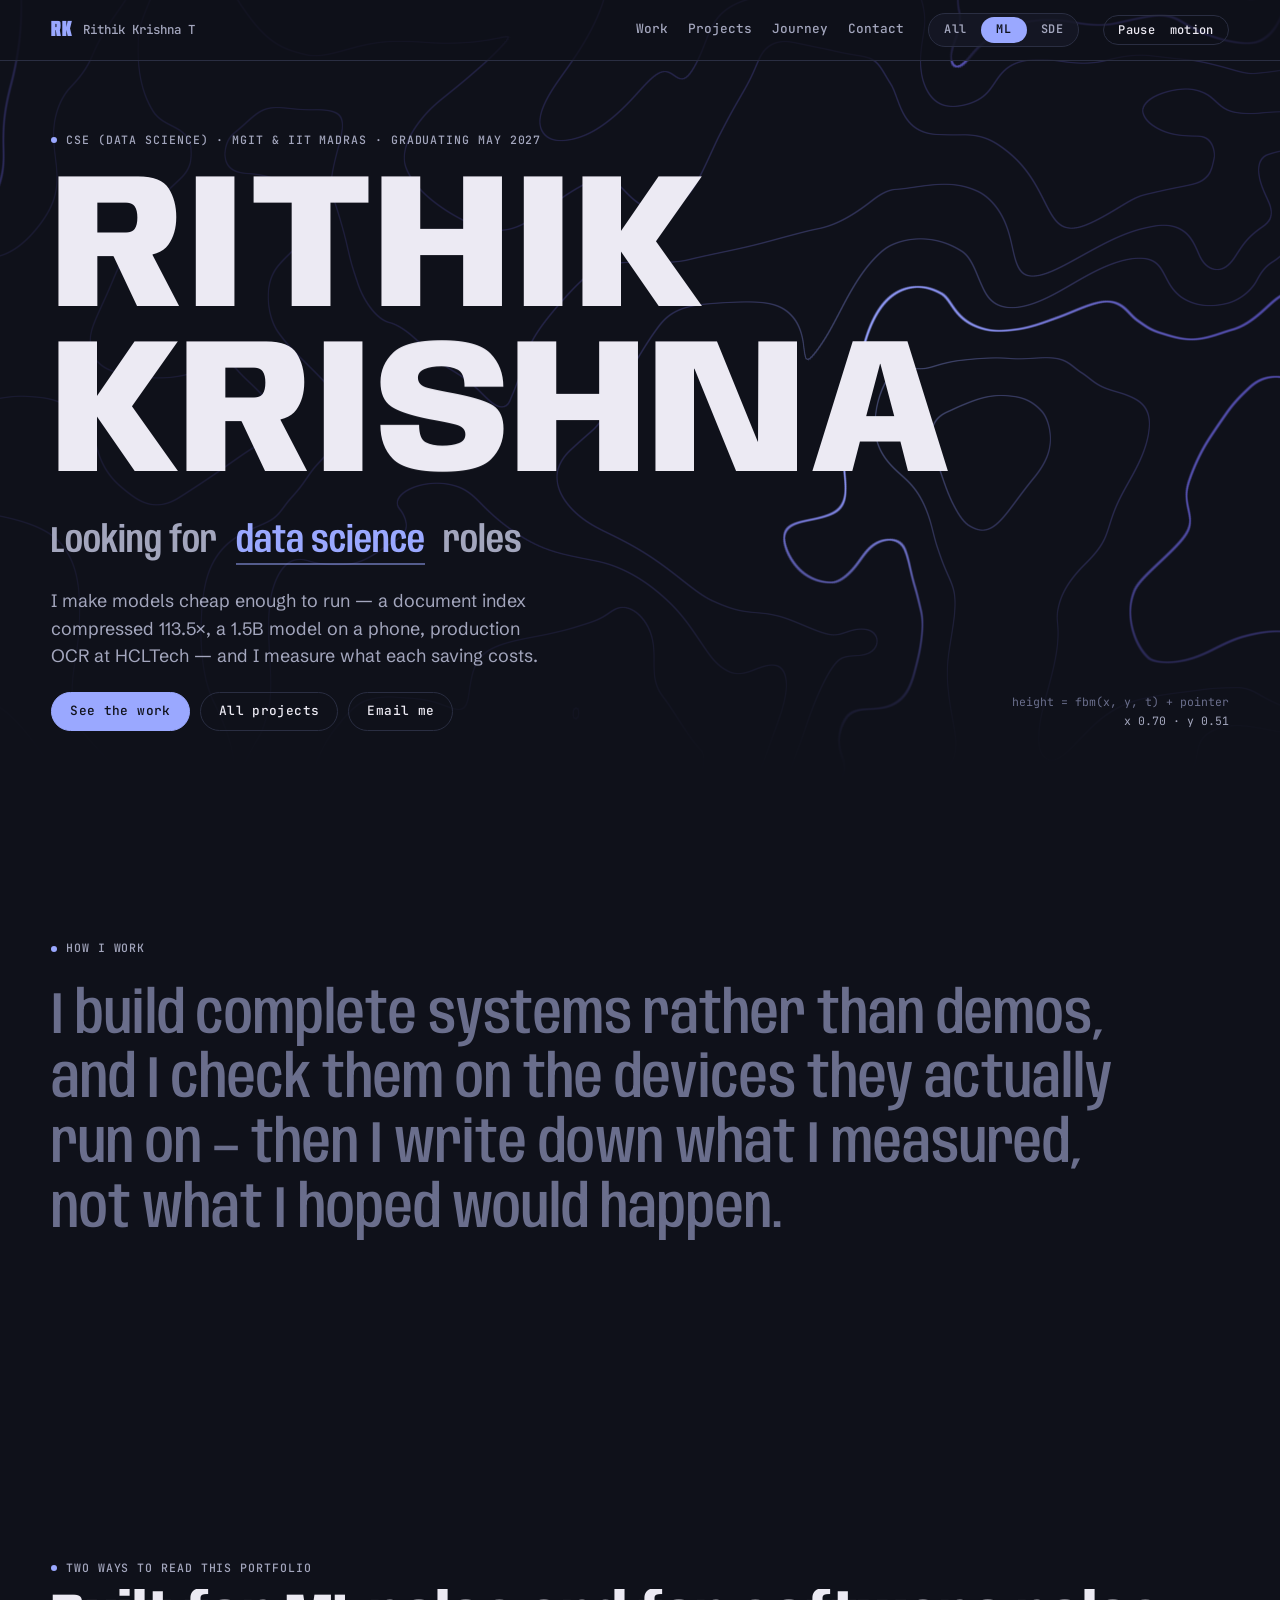
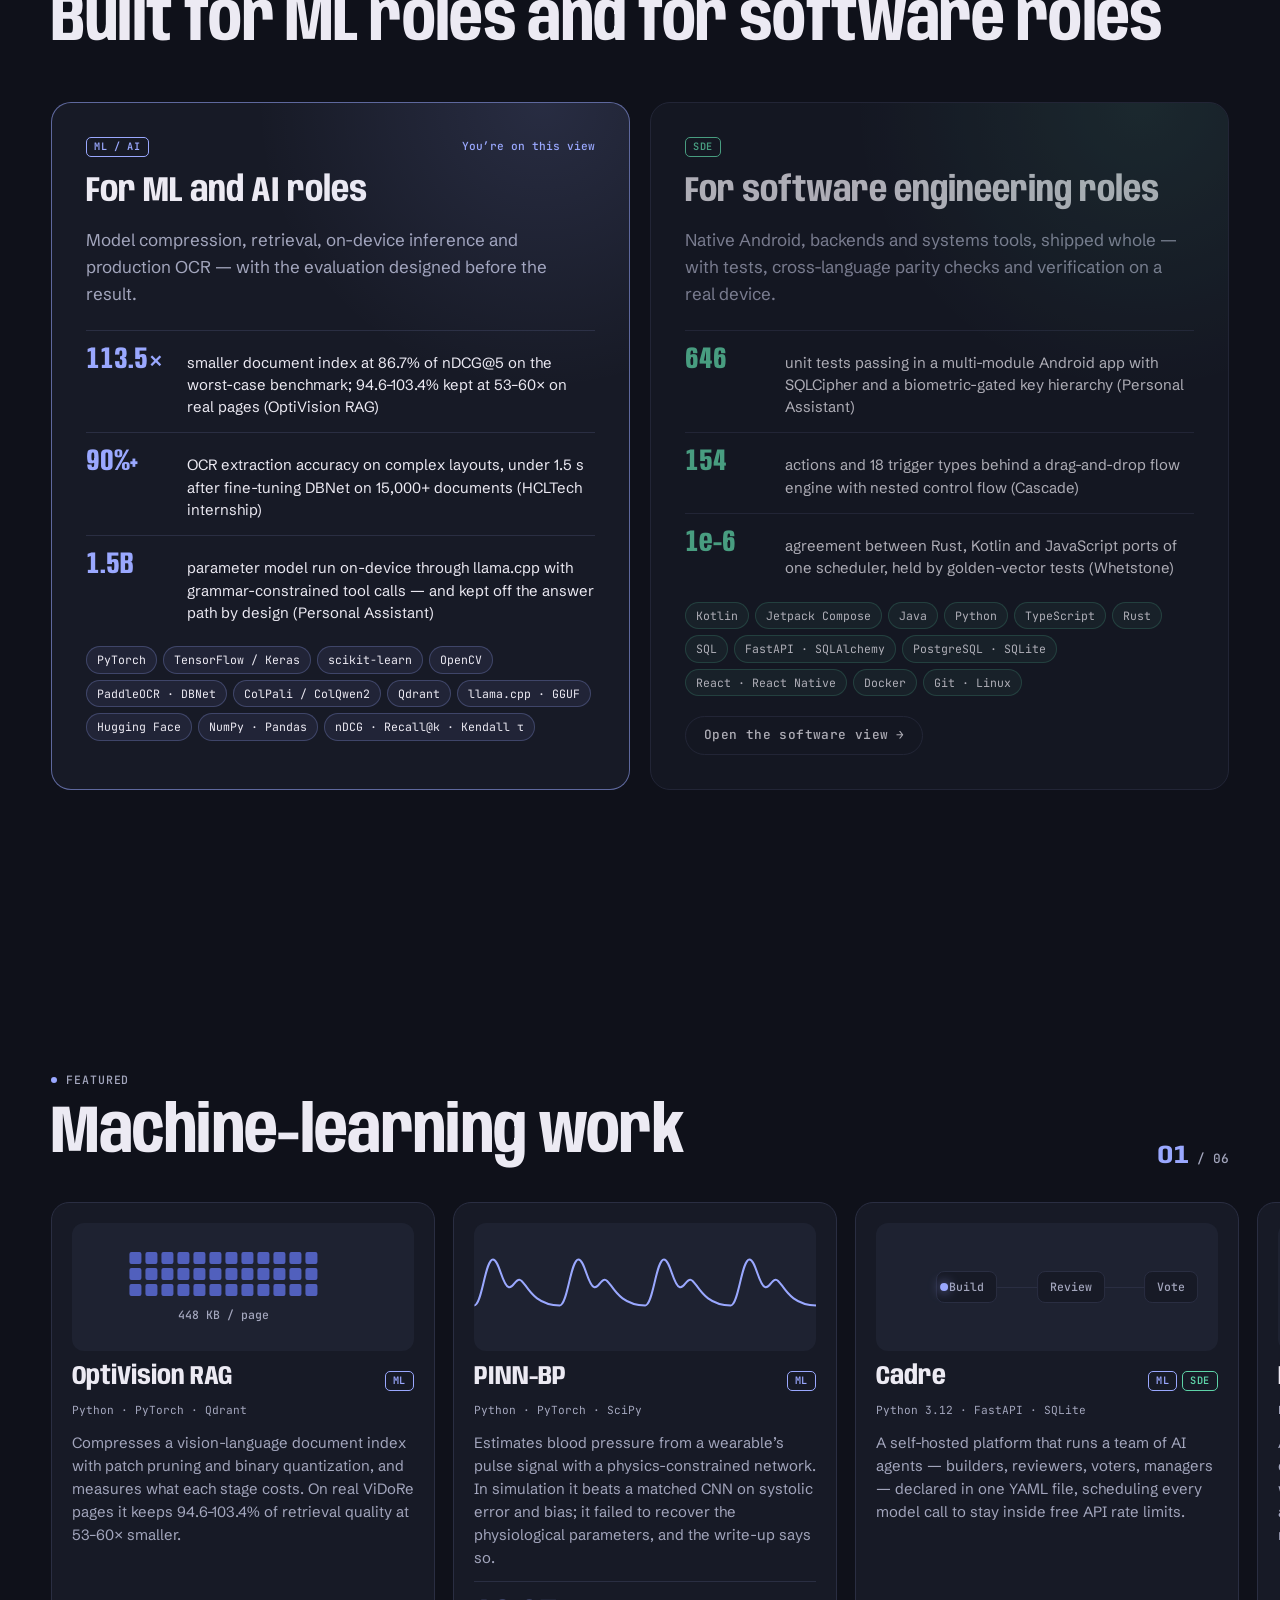
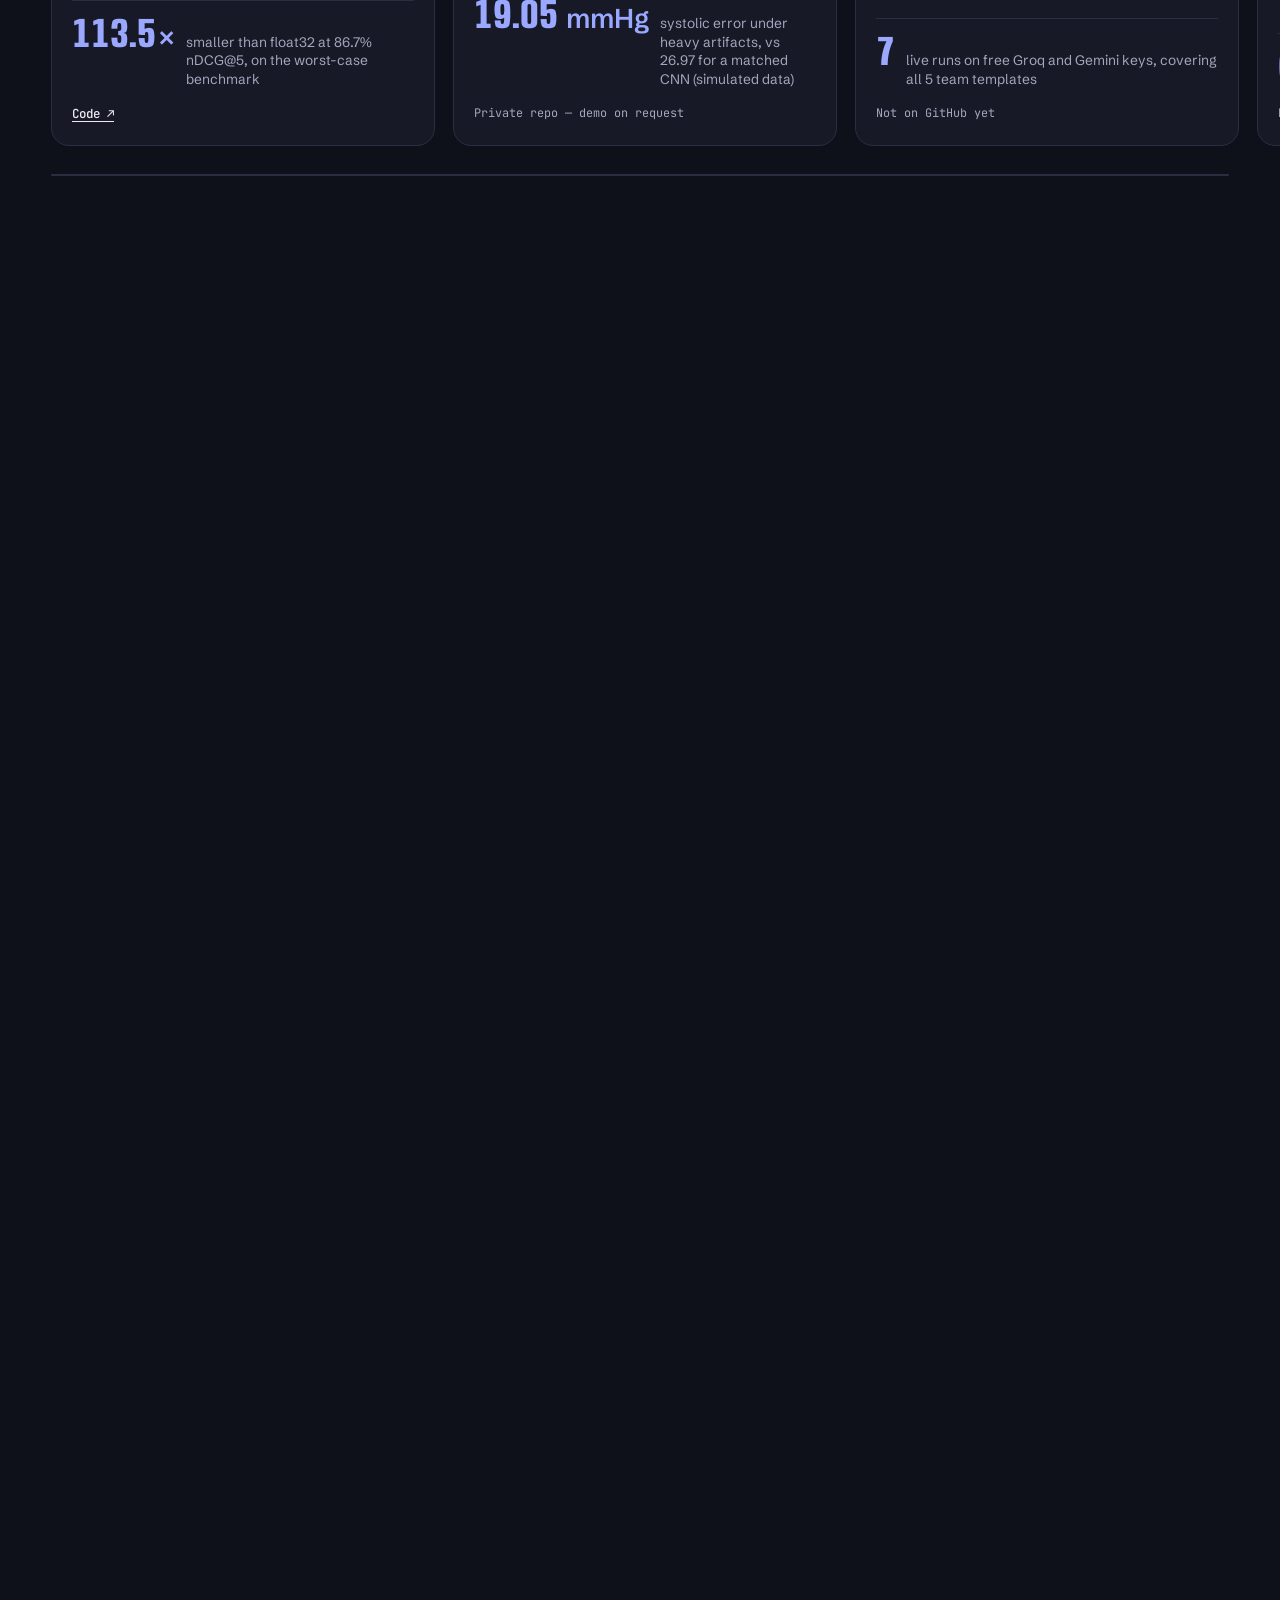
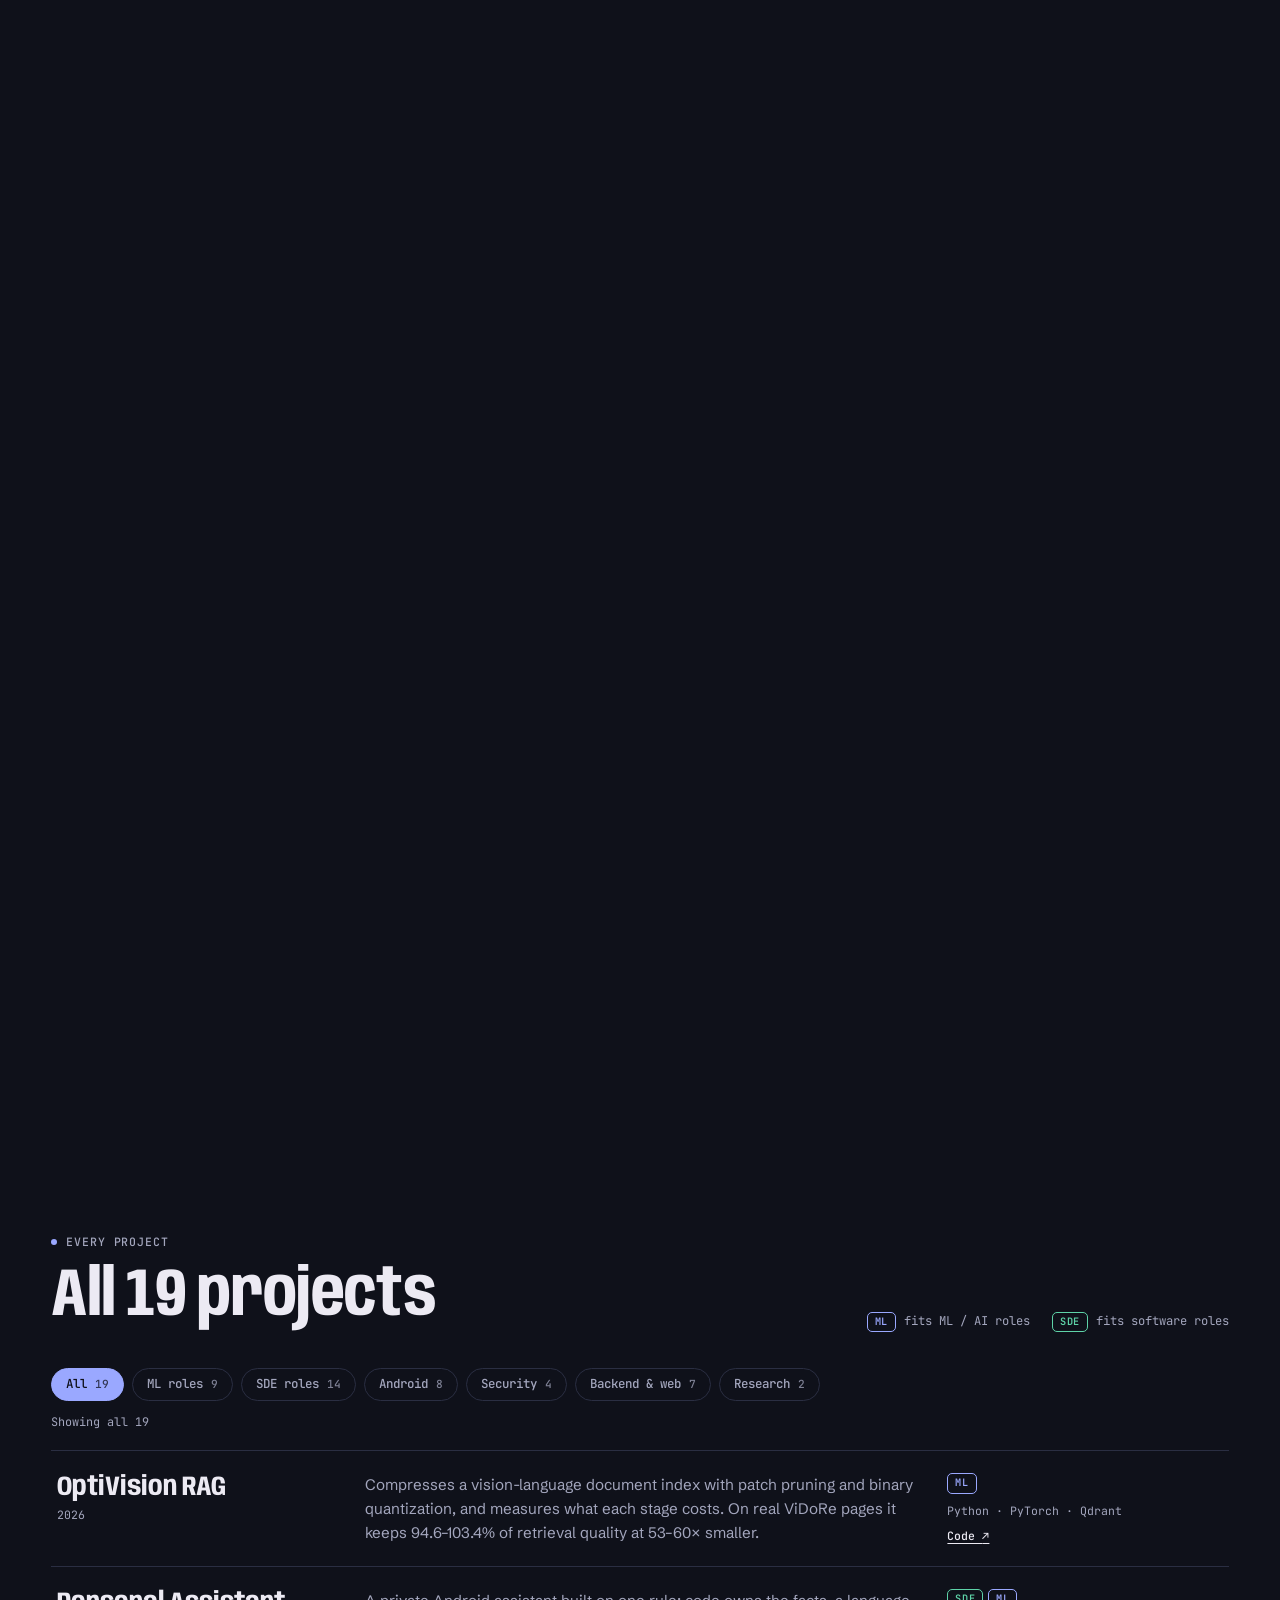
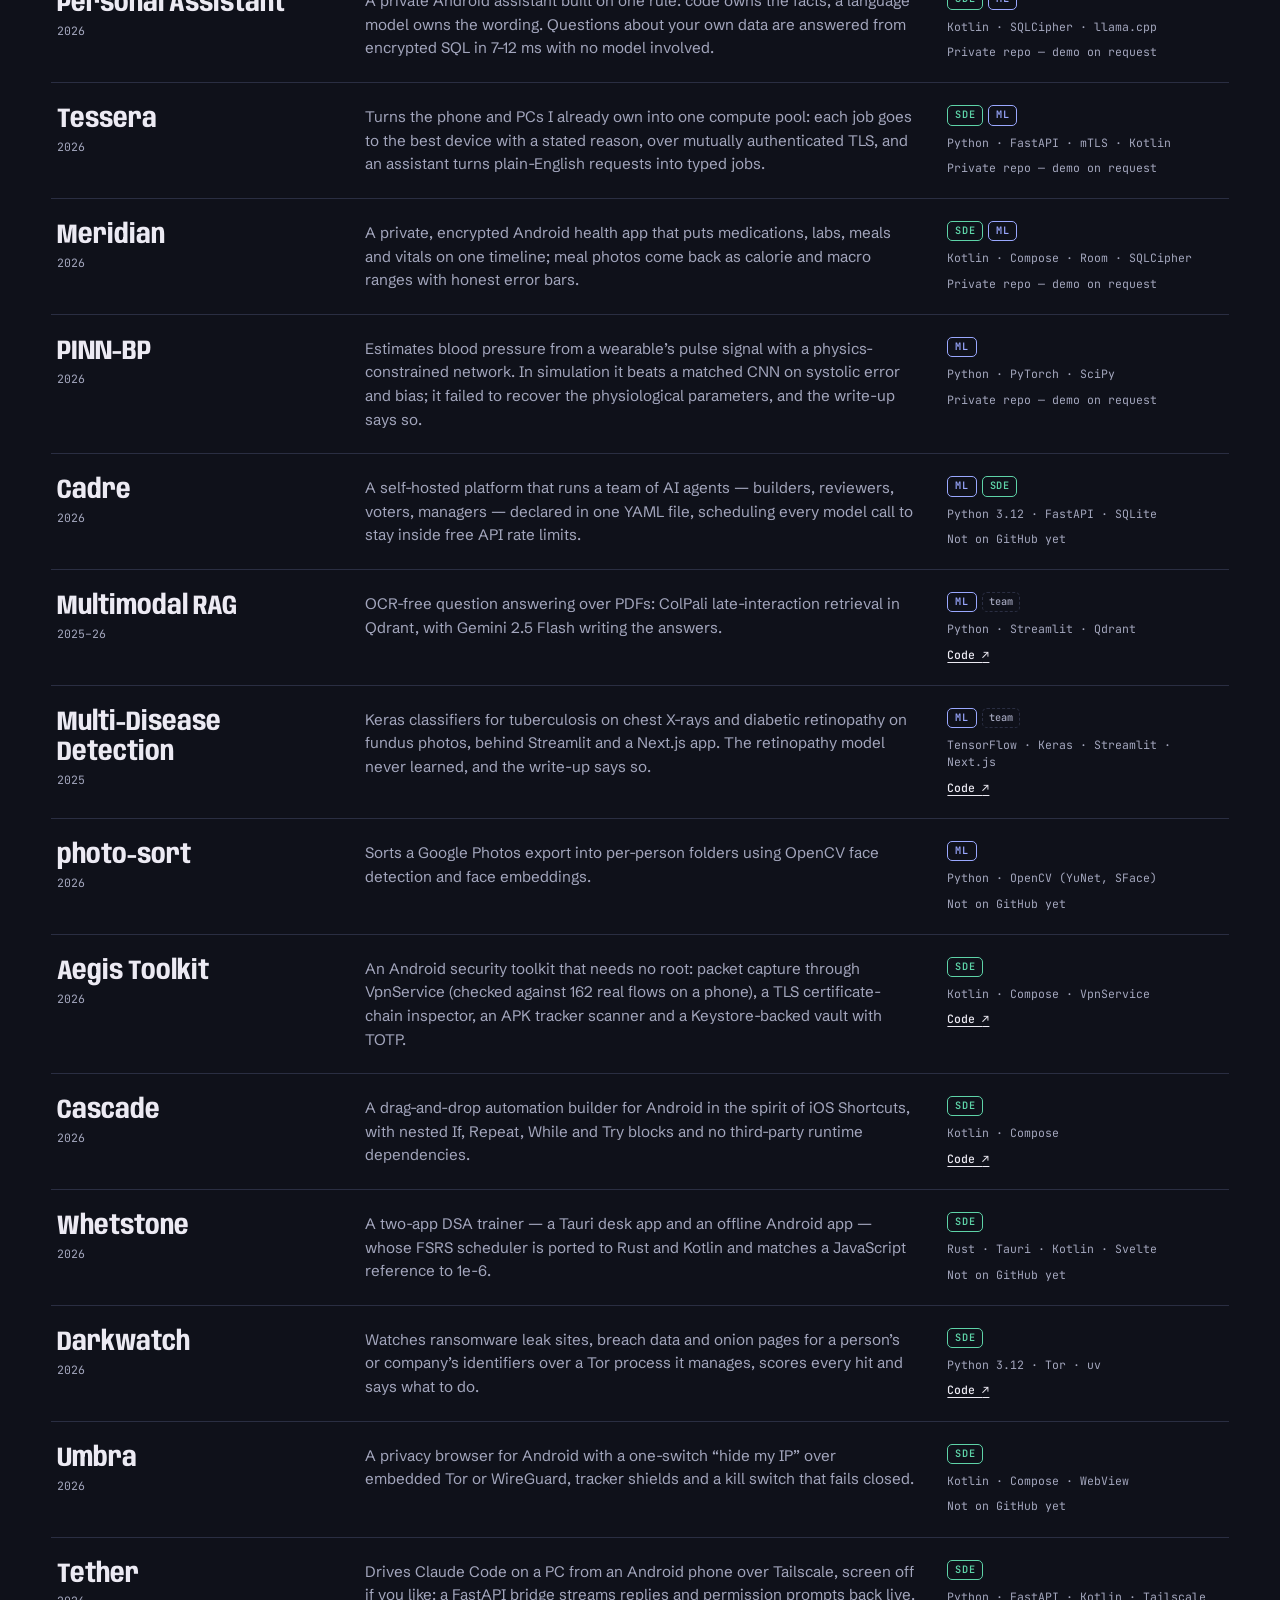
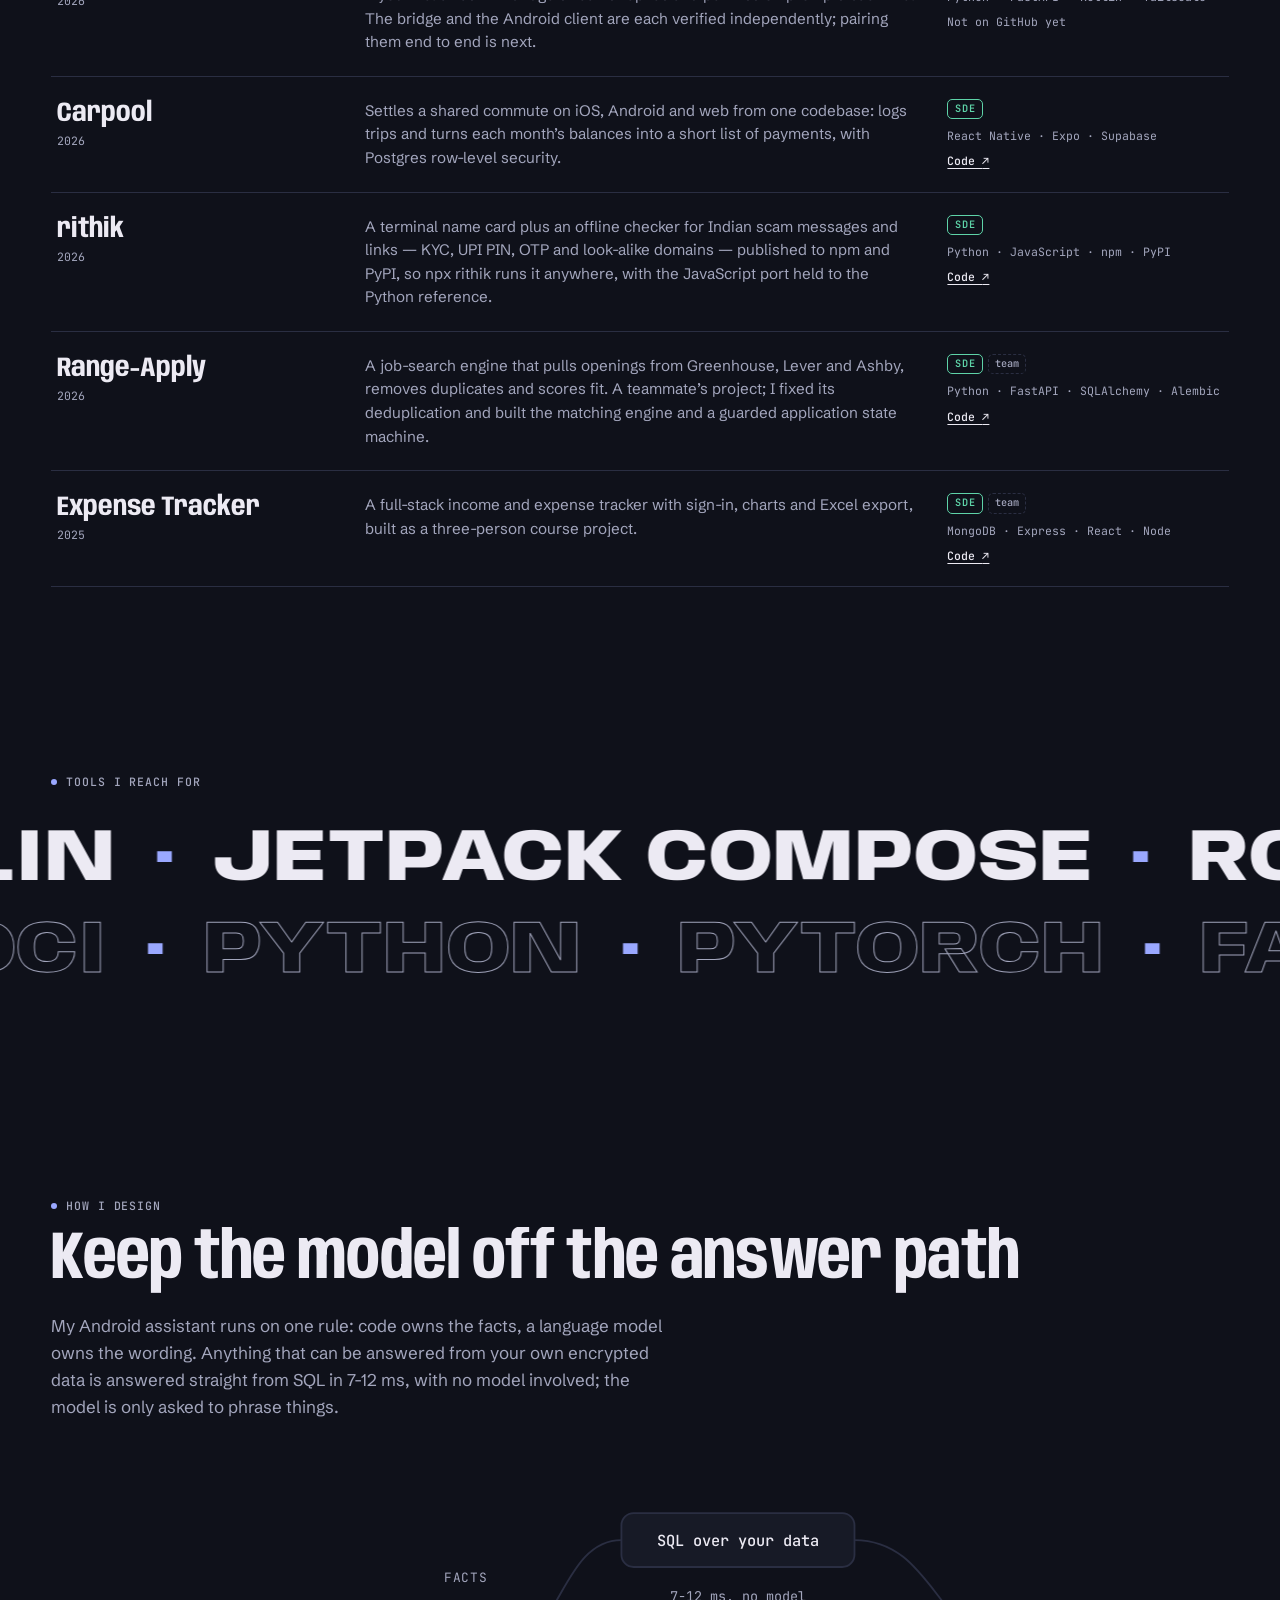
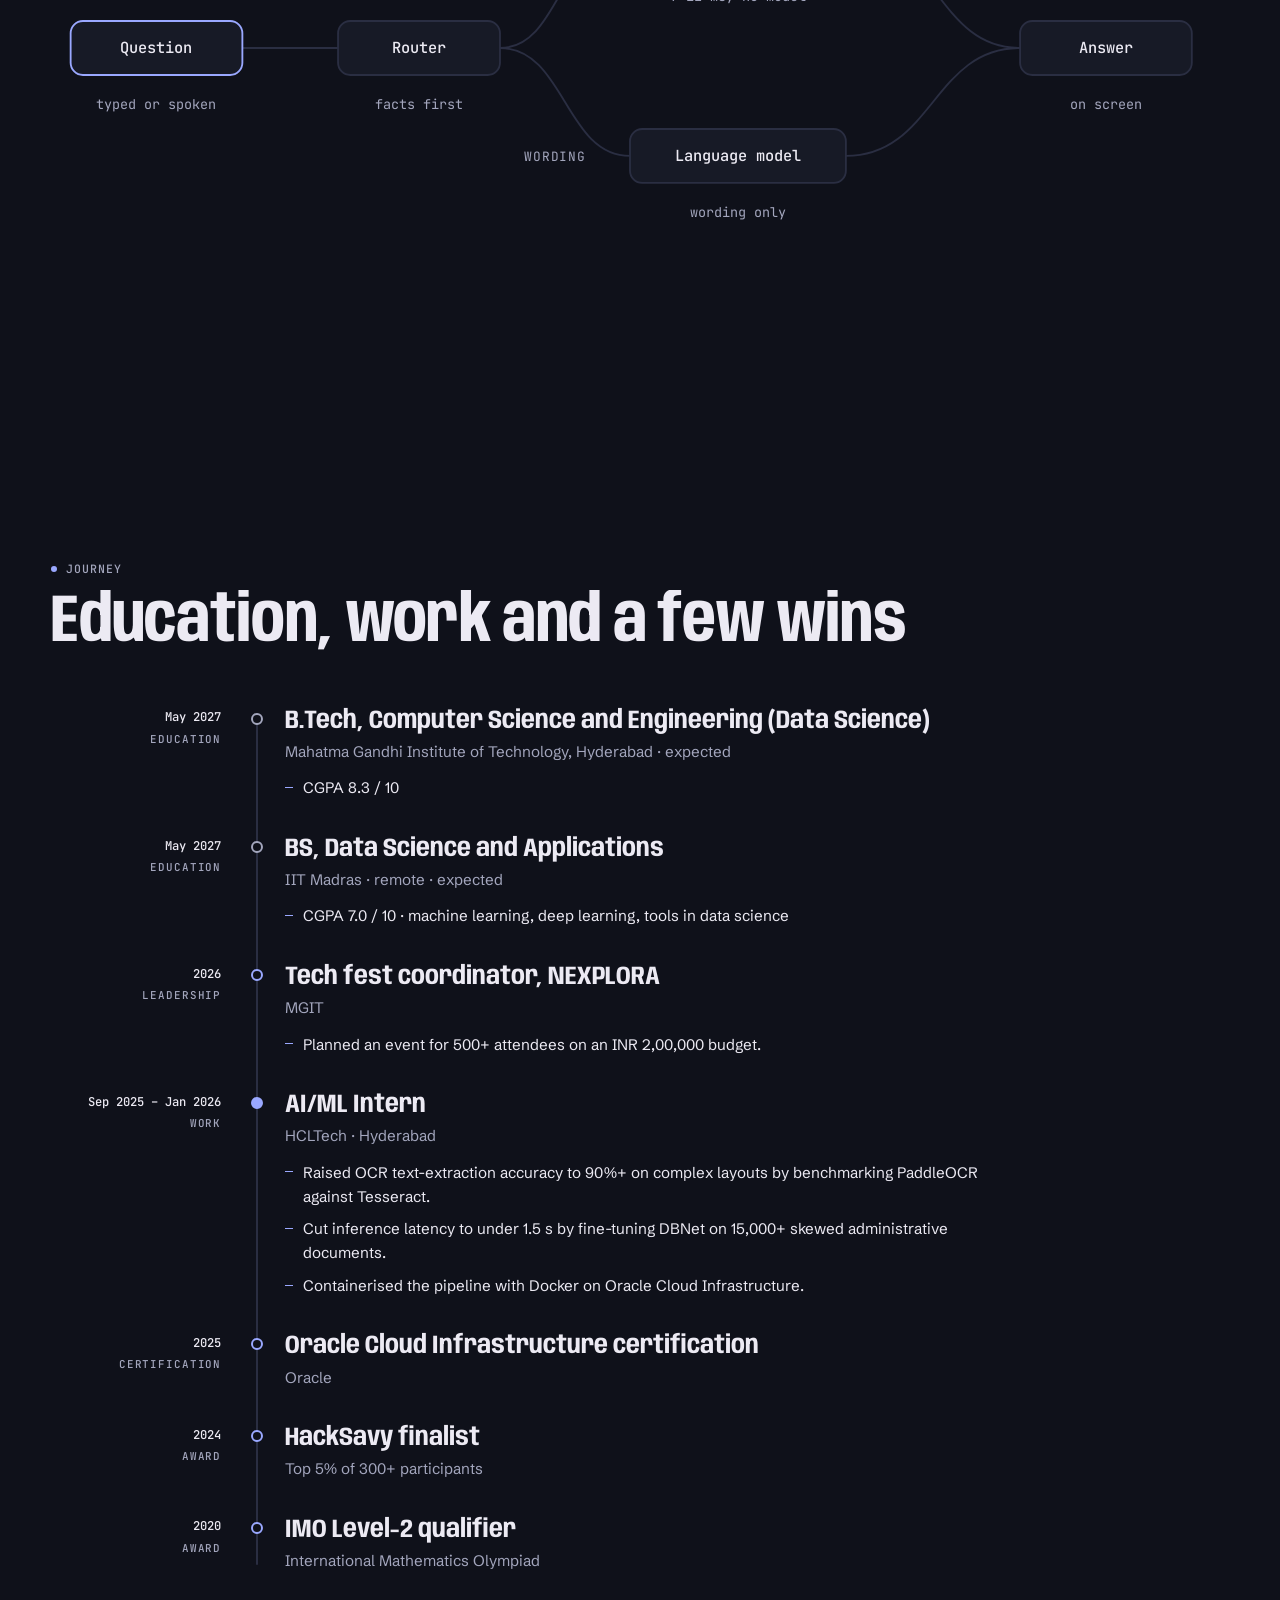
==== commit 4a507bd5: "Deploy portfolio build (source 8894feb, plus uncommitted changes)" ====
--- a/ml/index.html
+++ b/ml/index.html
@@ -14,4 +14,4 @@
       } catch (e) {}
     </script><style>:root{color-scheme:dark;--ground:#0f111a;--surface:#171a26;--raised:#1e2231;--line:#2a2e42;--ink:#eceaf3;--muted:#a3a6bd;--dim:#6a6e8c;--amber:#f4b545;--ml:#9aa8ff;--sde:#5ed3a8;--cool:#5b6bd6;--cool-hi:#8b98e8;--accent:var(--amber);--accent-hi:#f7c66c;--accent-rgb:244 181 69;--contour:#5b6bd6;--display:"Anybody", "Arial Narrow", "Helvetica Neue", Arial, sans-serif;--body:"Schibsted Grotesk", "Segoe UI", system-ui, sans-serif;--mono:"JetBrains Mono", ui-monospace, Consolas, monospace;--gutter:clamp(16px, 4vw, 56px);--max:1320px;--header:60px}:root[data-lens=ml]{--accent:var(--ml);--accent-hi:#b9c3ff;--accent-rgb:154 168 255;--contour:#5d55c9}:root[data-lens=sde]{--accent:var(--sde);--accent-hi:#86e2c1;--accent-rgb:94 211 168;--contour:#2f7f86}*,:before,:after{box-sizing:border-box}[hidden]{display:none!important}html{background:var(--ground);scroll-padding-top:calc(var(--header) + 16px);-webkit-text-size-adjust:100%}body{background:var(--ground);color:var(--ink);font:400 1.0625rem/1.6 var(--body);-webkit-font-smoothing:antialiased;margin:0}img,svg,canvas,video{max-width:100%}a{color:inherit}::selection{background:var(--accent);color:var(--ground)}:focus-visible{outline:2px solid var(--accent);outline-offset:3px;border-radius:4px}main{overflow-x:clip}.wrap{padding-inline:max(var(--gutter), calc((100% - var(--max)) / 2))}.pad{padding-block:clamp(88px,12vw,168px)}.skip{z-index:100;background:var(--accent);color:var(--ground);font:600 .9rem/1 var(--body);border-radius:8px;padding:10px 14px;text-decoration:none;position:fixed;top:-80px;left:12px}.skip:focus{top:calc(env(safe-area-inset-top,0px) + 12px)}.visually-hidden{clip-path:inset(50%);white-space:nowrap;width:1px;height:1px;position:absolute;overflow:hidden}.tag{font:500 .72rem/1.4 var(--mono);letter-spacing:.08em;text-transform:uppercase;color:var(--muted);align-items:center;gap:.55rem;margin:0;display:inline-flex}.dot{background:var(--accent);border-radius:50%;flex:none;width:6px;height:6px;animation:2.4s ease-in-out infinite breathe}.h2{font-family:var(--display);font-variation-settings:"wdth" 78, "wght" 700;letter-spacing:-.01em;text-wrap:balance;margin:.7rem 0 0;font-size:clamp(2.2rem,5.4vw,4.2rem);font-weight:700;line-height:.98}.sub{max-width:62ch;color:var(--muted);margin:1rem 0 0}.btn{border:1px solid var(--line);color:var(--ink);font:500 .8rem/1 var(--mono);letter-spacing:.03em;cursor:pointer;background:0 0;border-radius:999px;align-items:center;gap:.45rem;padding:12px 18px;text-decoration:none;transition:border-color .2s,background-color .2s,color .2s;display:inline-flex}.btn:hover{border-color:var(--muted)}.btn-solid{background:var(--accent);border-color:var(--accent);color:var(--ground)}.btn-solid:hover{background:var(--accent-hi);border-color:var(--accent-hi)}.btn-small{padding:8px 14px;font-size:.75rem}.badge{font:600 .64rem/1.4 var(--mono);letter-spacing:.06em;border:1px solid;border-radius:5px;align-items:center;padding:2px 7px;display:inline-flex}.badge-ml{color:var(--ml)}.badge-sde{color:var(--sde)}.split-line{padding-bottom:.04em}.cursor{z-index:90;pointer-events:none;mix-blend-mode:difference;opacity:0;border:1.5px solid #fff;border-radius:50%;width:34px;height:34px;transition:width .25s,height .25s,opacity .25s;position:fixed;top:0;left:0;translate:-50% -50%}.cursor.on{opacity:1}.cursor.big{width:66px;height:66px}@media (hover:none),(pointer:coarse){.cursor{display:none}}@keyframes breathe{0%,to{opacity:1}50%{opacity:.3}}.paused *,.paused :before,.paused :after{animation-play-state:paused!important}@view-transition{navigation:auto}::view-transition-old(root),::view-transition-new(root){mix-blend-mode:normal}::view-transition-old(root){animation:none}::view-transition-new(root){animation:.85s cubic-bezier(.76,0,.24,1) both view-wipe}@keyframes view-wipe{0%{clip-path:circle(0 at var(--vt-x,50%) var(--vt-y,0px))}to{clip-path:circle(150vmax at var(--vt-x,50%) var(--vt-y,0px))}}@media (prefers-reduced-motion:reduce){@view-transition{navigation:none}*,:before,:after{transition:none!important;animation:none!important}.cursor{display:none}}
 </style><link rel="stylesheet" href="/_astro/Portfolio.DeWBqdQq.css"><style>html.lenis,html.lenis body{height:auto}.lenis:not(.lenis-autoToggle).lenis-stopped{overflow:clip}.lenis [data-lenis-prevent],.lenis [data-lenis-prevent-wheel],.lenis [data-lenis-prevent-touch],.lenis [data-lenis-prevent-vertical],.lenis [data-lenis-prevent-horizontal]{overscroll-behavior:contain}.lenis.lenis-smooth iframe{pointer-events:none}.lenis.lenis-autoToggle{transition-behavior:allow-discrete;transition-property:overflow;transition-duration:1ms}
-</style></head><body><a class="skip" href="#main" data-astro-cid-nen7h5rs>Skip to content</a><header class="bar" data-astro-cid-nen7h5rs><div class="bar-inner wrap" data-astro-cid-nen7h5rs><a class="brand" href="/ml/#top" data-astro-cid-nen7h5rs><b data-astro-cid-nen7h5rs>RK</b><span data-astro-cid-nen7h5rs>Rithik Krishna T</span></a><nav class="nav" aria-label="Sections" data-astro-cid-nen7h5rs><a href="#work" data-astro-cid-nen7h5rs>Work</a><a href="#projects" data-astro-cid-nen7h5rs>Projects</a><a href="#journey" data-astro-cid-nen7h5rs>Journey</a><a href="#contact" data-astro-cid-nen7h5rs>Contact</a></nav><nav class="lens" aria-label="View the portfolio for a role" data-astro-cid-nen7h5rs><a href="/" data-lens-link="all" data-astro-cid-nen7h5rs><span class="lens-label" data-astro-cid-nen7h5rs>All</span></a><a href="/ml/" data-lens-link="ml" aria-current="page" data-astro-cid-nen7h5rs><span class="pill" aria-hidden="true" data-astro-cid-nen7h5rs></span><span class="lens-label" data-astro-cid-nen7h5rs>ML</span></a><a href="/sde/" data-lens-link="sde" data-astro-cid-nen7h5rs><span class="lens-label" data-astro-cid-nen7h5rs>SDE</span></a></nav><button class="btn btn-small pause" type="button" data-pause aria-pressed="false" data-astro-cid-nen7h5rs><span data-pause-label data-astro-cid-nen7h5rs>Pause</span><span class="wide" data-astro-cid-nen7h5rs>&nbsp;motion</span></button></div><div class="progress" aria-hidden="true" data-astro-cid-nen7h5rs></div></header><main id="main" data-astro-cid-c6r7gr4v><section class="hero" id="top" data-astro-cid-ge2uvauf><canvas class="hero-canvas" aria-hidden="true" data-astro-cid-ge2uvauf></canvas><div class="hero-inner wrap" data-hero-inner data-astro-cid-ge2uvauf><p class="tag hero-intro" data-astro-cid-ge2uvauf><span class="dot" data-astro-cid-ge2uvauf></span>CSE (Data Science) · MGIT &amp; IIT Madras · graduating May 2027</p><h1 class="name" aria-label="Rithik Krishna T" data-astro-cid-ge2uvauf><span class="line" aria-hidden="true" data-astro-cid-ge2uvauf>Rithik</span><span class="line" aria-hidden="true" data-astro-cid-ge2uvauf>Krishna</span></h1><p class="role hero-intro" data-astro-cid-ge2uvauf><span class="visually-hidden" data-astro-cid-ge2uvauf>Looking for ML engineering, applied AI, data science roles.</span><span class="role-lead" aria-hidden="true" data-astro-cid-ge2uvauf>Looking for</span><span class="role-word" aria-hidden="true" data-roles="[&quot;ML engineering&quot;,&quot;applied AI&quot;,&quot;data science&quot;]" data-astro-cid-ge2uvauf>ML engineering</span><span class="role-lead" aria-hidden="true" data-astro-cid-ge2uvauf>roles</span></p><div class="hero-foot" data-astro-cid-ge2uvauf><div class="hero-copy" data-astro-cid-ge2uvauf><p class="lede hero-rise" data-astro-cid-ge2uvauf>I make models cheap enough to run — a document index compressed 113.5×, a 1.5B model on a phone, production OCR at HCLTech — and I measure what each saving costs.</p><div class="actions hero-intro" data-astro-cid-ge2uvauf><a class="btn btn-solid" href="#work" data-astro-cid-ge2uvauf>See the work</a><a class="btn" href="#projects" data-astro-cid-ge2uvauf>All projects</a><a class="btn" href="mailto:trithikkrishna@gmail.com" data-astro-cid-ge2uvauf>Email me</a></div></div><p class="readout hero-intro" aria-hidden="true" data-astro-cid-ge2uvauf>height = fbm(x, y, t) + pointer<br data-astro-cid-ge2uvauf><span data-coords data-astro-cid-ge2uvauf>x 0.62 · y 0.55</span></p></div></div></section><section class="statement wrap pad" aria-label="How I work" data-astro-cid-zx4qcpyt><p class="tag" data-astro-cid-zx4qcpyt><span class="dot" data-astro-cid-zx4qcpyt></span>How I work</p><p class="scrub" data-scrub data-astro-cid-zx4qcpyt>I build complete systems rather than demos, and I check them on the devices they actually run on — then I write down what I <em class="accent" data-astro-cid-zx4qcpyt>measured,</em> not what I hoped would happen.</p></section><section class="fit wrap pad" id="fit" aria-labelledby="fit-title" data-astro-cid-7quset7c><p class="tag" data-astro-cid-7quset7c><span class="dot" data-astro-cid-7quset7c></span>Two ways to read this portfolio</p><h2 id="fit-title" class="h2" data-split data-astro-cid-7quset7c>Built for ML roles and for software roles</h2><div class="fit-grid" data-astro-cid-7quset7c><article class="panel panel-ml current" data-fit-panel data-astro-cid-7quset7c><div class="panel-head" data-astro-cid-7quset7c><span class="badge badge-ml" data-astro-cid-7quset7c>ML / AI</span><span class="here" data-astro-cid-7quset7c>You’re on this view</span></div><h3 data-astro-cid-7quset7c>For ML and AI roles</h3><p class="pitch" data-astro-cid-7quset7c>Model compression, retrieval, on-device inference and production OCR — with the evaluation designed before the result.</p><ul class="proof" role="list" data-astro-cid-7quset7c><li data-astro-cid-7quset7c><span class="fig-wrap" data-astro-cid-7quset7c><span class="fig" data-astro-cid-7quset7c>113.5</span><span class="fig-x" data-astro-cid-7quset7c>×</span></span><span class="txt" data-astro-cid-7quset7c>smaller document index at 86.7% of nDCG@5 on the worst-case benchmark; 94.6–103.4% kept at 53–60× on real pages (OptiVision RAG)</span></li><li data-astro-cid-7quset7c><span class="fig-wrap" data-astro-cid-7quset7c><span class="fig" data-astro-cid-7quset7c>90%+</span></span><span class="txt" data-astro-cid-7quset7c>OCR extraction accuracy on complex layouts, under 1.5 s after fine-tuning DBNet on 15,000+ documents (HCLTech internship)</span></li><li data-astro-cid-7quset7c><span class="fig-wrap" data-astro-cid-7quset7c><span class="fig" data-astro-cid-7quset7c>1.5B</span></span><span class="txt" data-astro-cid-7quset7c>parameter model run on-device through llama.cpp with grammar-constrained tool calls — and kept off the answer path by design (Personal Assistant)</span></li></ul><ul class="skills" role="list" data-astro-cid-7quset7c><li data-astro-cid-7quset7c>PyTorch</li><li data-astro-cid-7quset7c>TensorFlow / Keras</li><li data-astro-cid-7quset7c>scikit-learn</li><li data-astro-cid-7quset7c>OpenCV</li><li data-astro-cid-7quset7c>PaddleOCR · DBNet</li><li data-astro-cid-7quset7c>ColPali / ColQwen2</li><li data-astro-cid-7quset7c>Qdrant</li><li data-astro-cid-7quset7c>llama.cpp · GGUF</li><li data-astro-cid-7quset7c>Hugging Face</li><li data-astro-cid-7quset7c>NumPy · Pandas</li><li data-astro-cid-7quset7c>nDCG · Recall@k · Kendall τ</li></ul></article><article class="panel panel-sde quiet" data-fit-panel data-astro-cid-7quset7c><div class="panel-head" data-astro-cid-7quset7c><span class="badge badge-sde" data-astro-cid-7quset7c>SDE</span></div><h3 data-astro-cid-7quset7c>For software engineering roles</h3><p class="pitch" data-astro-cid-7quset7c>Native Android, backends and systems tools, shipped whole — with tests, cross-language parity checks and verification on a real device.</p><ul class="proof" role="list" data-astro-cid-7quset7c><li data-astro-cid-7quset7c><span class="fig-wrap" data-astro-cid-7quset7c><span class="fig" data-astro-cid-7quset7c>646</span></span><span class="txt" data-astro-cid-7quset7c>unit tests passing in a multi-module Android app with SQLCipher and a biometric-gated key hierarchy (Personal Assistant)</span></li><li data-astro-cid-7quset7c><span class="fig-wrap" data-astro-cid-7quset7c><span class="fig" data-astro-cid-7quset7c>154</span></span><span class="txt" data-astro-cid-7quset7c>actions and 18 trigger types behind a drag-and-drop flow engine with nested control flow (Cascade)</span></li><li data-astro-cid-7quset7c><span class="fig-wrap" data-astro-cid-7quset7c><span class="fig" data-astro-cid-7quset7c>1e-6</span></span><span class="txt" data-astro-cid-7quset7c>agreement between Rust, Kotlin and JavaScript ports of one scheduler, held by golden-vector tests (Whetstone)</span></li></ul><ul class="skills" role="list" data-astro-cid-7quset7c><li data-astro-cid-7quset7c>Kotlin</li><li data-astro-cid-7quset7c>Jetpack Compose</li><li data-astro-cid-7quset7c>Java</li><li data-astro-cid-7quset7c>Python</li><li data-astro-cid-7quset7c>TypeScript</li><li data-astro-cid-7quset7c>Rust</li><li data-astro-cid-7quset7c>SQL</li><li data-astro-cid-7quset7c>FastAPI · SQLAlchemy</li><li data-astro-cid-7quset7c>PostgreSQL · SQLite</li><li data-astro-cid-7quset7c>React · React Native</li><li data-astro-cid-7quset7c>Docker</li><li data-astro-cid-7quset7c>Git · Linux</li></ul><a class="btn panel-link" href="/sde/" data-lens-link="sde" data-astro-cid-7quset7c>Open the software view <span aria-hidden="true" data-astro-cid-7quset7c>→</span></a></article></div></section><section class="rail" id="work" aria-labelledby="work-title" data-astro-cid-soqx7j2g><div class="wrap rail-head" data-astro-cid-soqx7j2g><div data-astro-cid-soqx7j2g><p class="tag" data-astro-cid-soqx7j2g><span class="dot" data-astro-cid-soqx7j2g></span>Featured</p><h2 id="work-title" class="h2" data-split data-astro-cid-soqx7j2g>Machine-learning work</h2></div><p class="counter" aria-hidden="true" data-astro-cid-soqx7j2g><span data-rail-index data-astro-cid-soqx7j2g>01</span> / 06</p><p class="swipe-hint" aria-hidden="true" data-astro-cid-soqx7j2g>Swipe for more →</p></div><div class="rail-viewport" data-astro-cid-soqx7j2g><ul class="rail-track" role="list" data-astro-cid-soqx7j2g><li class="card" data-astro-cid-soqx7j2g><div class="motif" aria-hidden="true" data-astro-cid-hrkc2wo6><div class="motif-inner motif-squeeze" data-astro-cid-hrkc2wo6><div class="grid" data-astro-cid-hrkc2wo6><span class="keep" style="--d:0.00s" data-astro-cid-hrkc2wo6></span><span class="drop" style="--d:0.25s" data-astro-cid-hrkc2wo6></span><span class="drop" style="--d:0.14s" data-astro-cid-hrkc2wo6></span><span class="keep" style="--d:0.04s" data-astro-cid-hrkc2wo6></span><span class="drop" style="--d:0.29s" data-astro-cid-hrkc2wo6></span><span class="drop" style="--d:0.18s" data-astro-cid-hrkc2wo6></span><span class="keep" style="--d:0.07s" data-astro-cid-hrkc2wo6></span><span class="drop" style="--d:0.32s" data-astro-cid-hrkc2wo6></span><span class="drop" style="--d:0.21s" data-astro-cid-hrkc2wo6></span><span class="drop" style="--d:0.11s" data-astro-cid-hrkc2wo6></span><span class="keep" style="--d:0.00s" data-astro-cid-hrkc2wo6></span><span class="drop" style="--d:0.25s" data-astro-cid-hrkc2wo6></span><span class="drop" style="--d:0.14s" data-astro-cid-hrkc2wo6></span><span class="keep" style="--d:0.04s" data-astro-cid-hrkc2wo6></span><span class="drop" style="--d:0.29s" data-astro-cid-hrkc2wo6></span><span class="drop" style="--d:0.18s" data-astro-cid-hrkc2wo6></span><span class="keep" style="--d:0.07s" data-astro-cid-hrkc2wo6></span><span class="drop" style="--d:0.32s" data-astro-cid-hrkc2wo6></span><span class="drop" style="--d:0.21s" data-astro-cid-hrkc2wo6></span><span class="drop" style="--d:0.11s" data-astro-cid-hrkc2wo6></span><span class="keep" style="--d:0.00s" data-astro-cid-hrkc2wo6></span><span class="drop" style="--d:0.25s" data-astro-cid-hrkc2wo6></span><span class="drop" style="--d:0.14s" data-astro-cid-hrkc2wo6></span><span class="keep" style="--d:0.04s" data-astro-cid-hrkc2wo6></span><span class="drop" style="--d:0.29s" data-astro-cid-hrkc2wo6></span><span class="drop" style="--d:0.18s" data-astro-cid-hrkc2wo6></span><span class="keep" style="--d:0.07s" data-astro-cid-hrkc2wo6></span><span class="drop" style="--d:0.32s" data-astro-cid-hrkc2wo6></span><span class="drop" style="--d:0.21s" data-astro-cid-hrkc2wo6></span><span class="drop" style="--d:0.11s" data-astro-cid-hrkc2wo6></span><span class="keep" style="--d:0.00s" data-astro-cid-hrkc2wo6></span><span class="drop" style="--d:0.25s" data-astro-cid-hrkc2wo6></span><span class="drop" style="--d:0.14s" data-astro-cid-hrkc2wo6></span><span class="keep" style="--d:0.04s" data-astro-cid-hrkc2wo6></span><span class="drop" style="--d:0.29s" data-astro-cid-hrkc2wo6></span><span class="drop" style="--d:0.18s" data-astro-cid-hrkc2wo6></span></div><div class="sizes" data-astro-cid-hrkc2wo6><span class="before" data-astro-cid-hrkc2wo6>448 KB / page</span><span class="after" data-astro-cid-hrkc2wo6>3.95 KB / page</span></div></div></div><div class="card-top" data-astro-cid-soqx7j2g><h3 data-astro-cid-soqx7j2g>OptiVision RAG</h3><span class="badges" data-astro-cid-soqx7j2g><span class="badge badge-ml" data-astro-cid-soqx7j2g>ML</span></span></div><p class="chip" data-astro-cid-soqx7j2g>Python · PyTorch · Qdrant</p><p class="desc" data-astro-cid-soqx7j2g>Compresses a vision-language document index with patch pruning and binary quantization, and measures what each stage costs. On real ViDoRe pages it keeps 94.6–103.4% of retrieval quality at 53–60× smaller.</p><p class="stat" data-astro-cid-soqx7j2g><span class="figure" data-astro-cid-soqx7j2g><span class="num" data-count="113.5" data-decimals="1" data-astro-cid-soqx7j2g>113.5</span><span class="suffix" data-astro-cid-soqx7j2g>×</span></span><span class="unit" data-astro-cid-soqx7j2g>smaller than float32 at 86.7% nDCG@5, on the worst-case benchmark</span></p><div class="card-links" data-astro-cid-soqx7j2g><a href="https://github.com/Daemon-VI/optivision-rag" target="_blank" rel="noopener" data-astro-cid-soqx7j2g>Code <span aria-hidden="true" data-astro-cid-soqx7j2g>↗</span><span class="visually-hidden" data-astro-cid-soqx7j2g>— OptiVision RAG (opens in a new tab)</span></a></div></li><li class="card" data-astro-cid-soqx7j2g><div class="motif" aria-hidden="true" data-astro-cid-hrkc2wo6><div class="motif-inner motif-wave" data-astro-cid-hrkc2wo6><div class="wave" data-astro-cid-hrkc2wo6><svg viewBox="0 0 440 100" preserveAspectRatio="none" data-astro-cid-hrkc2wo6><path d="M0 70 C10 70 14 20 24 20 C32 20 36 48 44 50 C50 52 52 42 58 42 C66 42 72 70 110 70 C120 70 124 20 134 20 C142 20 146 48 154 50 C160 52 162 42 168 42 C176 42 182 70 220 70 C230 70 234 20 244 20 C252 20 256 48 264 50 C270 52 272 42 278 42 C286 42 292 70 330 70 C340 70 344 20 354 20 C362 20 366 48 374 50 C380 52 382 42 388 42 C396 42 402 70 440 70 C450 70 454 20 464 20 C472 20 476 48 484 50 C490 52 492 42 498 42 C506 42 512 70 550 70 C560 70 564 20 574 20 C582 20 586 48 594 50 C600 52 602 42 608 42 C616 42 622 70 660 70" data-astro-cid-hrkc2wo6></path></svg></div></div></div><div class="card-top" data-astro-cid-soqx7j2g><h3 data-astro-cid-soqx7j2g>PINN-BP</h3><span class="badges" data-astro-cid-soqx7j2g><span class="badge badge-ml" data-astro-cid-soqx7j2g>ML</span></span></div><p class="chip" data-astro-cid-soqx7j2g>Python · PyTorch · SciPy</p><p class="desc" data-astro-cid-soqx7j2g>Estimates blood pressure from a wearable’s pulse signal with a physics-constrained network. In simulation it beats a matched CNN on systolic error and bias; it failed to recover the physiological parameters, and the write-up says so.</p><p class="stat" data-astro-cid-soqx7j2g><span class="figure" data-astro-cid-soqx7j2g><span class="num" data-count="19.05" data-decimals="2" data-astro-cid-soqx7j2g>19.05</span><span class="suffix" data-astro-cid-soqx7j2g> mmHg</span></span><span class="unit" data-astro-cid-soqx7j2g>systolic error under heavy artifacts, vs 26.97 for a matched CNN (simulated data)</span></p><div class="card-links" data-astro-cid-soqx7j2g><span class="note" data-astro-cid-soqx7j2g>Private repo — demo on request</span></div></li><li class="card" data-astro-cid-soqx7j2g><div class="motif" aria-hidden="true" data-astro-cid-hrkc2wo6><div class="motif-inner motif-chain" data-astro-cid-hrkc2wo6><b style="--d:0.37s" data-astro-cid-hrkc2wo6>Build</b><b style="--d:1.20s" data-astro-cid-hrkc2wo6>Review</b><b style="--d:2.03s" data-astro-cid-hrkc2wo6>Vote</b><span class="pulse" data-astro-cid-hrkc2wo6></span></div></div><div class="card-top" data-astro-cid-soqx7j2g><h3 data-astro-cid-soqx7j2g>Cadre</h3><span class="badges" data-astro-cid-soqx7j2g><span class="badge badge-ml" data-astro-cid-soqx7j2g>ML</span><span class="badge badge-sde" data-astro-cid-soqx7j2g>SDE</span></span></div><p class="chip" data-astro-cid-soqx7j2g>Python 3.12 · FastAPI · SQLite</p><p class="desc" data-astro-cid-soqx7j2g>A self-hosted platform that runs a team of AI agents — builders, reviewers, voters, managers — declared in one YAML file, scheduling every model call to stay inside free API rate limits.</p><p class="stat" data-astro-cid-soqx7j2g><span class="figure" data-astro-cid-soqx7j2g><span class="num" data-count="7" data-decimals="0" data-astro-cid-soqx7j2g>7</span></span><span class="unit" data-astro-cid-soqx7j2g>live runs on free Groq and Gemini keys, covering all 5 team templates</span></p><div class="card-links" data-astro-cid-soqx7j2g><span class="note" data-astro-cid-soqx7j2g>Not on GitHub yet</span></div></li><li class="card" data-astro-cid-soqx7j2g><div class="motif" aria-hidden="true" data-astro-cid-hrkc2wo6><div class="motif-inner motif-fork" data-astro-cid-hrkc2wo6><div class="fork" data-astro-cid-hrkc2wo6><svg viewBox="0 0 220 110" width="220" height="110" data-astro-cid-hrkc2wo6><path d="M40 55 C90 55 104 24 176 24" data-astro-cid-hrkc2wo6></path><path d="M40 55 C90 55 104 86 176 86" data-astro-cid-hrkc2wo6></path></svg><span class="fnode" style="left:40px;top:55px" data-astro-cid-hrkc2wo6>ask</span><span class="fnode" style="left:176px;top:24px" data-astro-cid-hrkc2wo6>SQL</span><span class="fnode" style="left:176px;top:86px" data-astro-cid-hrkc2wo6>model</span><i class="pkt fast" style="offset-path:path('M40 55 C90 55 104 24 176 24')" data-astro-cid-hrkc2wo6></i><i class="pkt slow" style="offset-path:path('M40 55 C90 55 104 86 176 86')" data-astro-cid-hrkc2wo6></i></div></div></div><div class="card-top" data-astro-cid-soqx7j2g><h3 data-astro-cid-soqx7j2g>Personal Assistant</h3><span class="badges" data-astro-cid-soqx7j2g><span class="badge badge-sde" data-astro-cid-soqx7j2g>SDE</span><span class="badge badge-ml" data-astro-cid-soqx7j2g>ML</span></span></div><p class="chip" data-astro-cid-soqx7j2g>Kotlin · SQLCipher · llama.cpp</p><p class="desc" data-astro-cid-soqx7j2g>A private Android assistant built on one rule: code owns the facts, a language model owns the wording. Questions about your own data are answered from encrypted SQL in 7–12 ms with no model involved.</p><p class="stat" data-astro-cid-soqx7j2g><span class="figure" data-astro-cid-soqx7j2g><span class="num" data-count="646" data-decimals="0" data-astro-cid-soqx7j2g>646</span></span><span class="unit" data-astro-cid-soqx7j2g>unit tests passing, none failing</span></p><div class="card-links" data-astro-cid-soqx7j2g><span class="note" data-astro-cid-soqx7j2g>Private repo — demo on request</span></div></li><li class="card" data-astro-cid-soqx7j2g><div class="motif" aria-hidden="true" data-astro-cid-hrkc2wo6><div class="motif-inner motif-patches" data-astro-cid-hrkc2wo6><div class="patches" data-astro-cid-hrkc2wo6><span class="query" data-astro-cid-hrkc2wo6>query</span><div class="page" data-astro-cid-hrkc2wo6><i style="--d:0s" data-astro-cid-hrkc2wo6></i><i style="--d:0s" data-astro-cid-hrkc2wo6></i><i style="--d:0s" data-astro-cid-hrkc2wo6></i><i class="match" style="--d:0.6s" data-astro-cid-hrkc2wo6></i><i style="--d:0s" data-astro-cid-hrkc2wo6></i><i style="--d:0s" data-astro-cid-hrkc2wo6></i><i style="--d:0s" data-astro-cid-hrkc2wo6></i><i style="--d:0s" data-astro-cid-hrkc2wo6></i><i class="match" style="--d:0s" data-astro-cid-hrkc2wo6></i><i style="--d:0s" data-astro-cid-hrkc2wo6></i><i style="--d:0s" data-astro-cid-hrkc2wo6></i><i style="--d:0s" data-astro-cid-hrkc2wo6></i><i style="--d:0s" data-astro-cid-hrkc2wo6></i><i style="--d:0s" data-astro-cid-hrkc2wo6></i><i style="--d:0s" data-astro-cid-hrkc2wo6></i><i class="match" style="--d:0.3s" data-astro-cid-hrkc2wo6></i><i style="--d:0s" data-astro-cid-hrkc2wo6></i><i style="--d:0s" data-astro-cid-hrkc2wo6></i><i style="--d:0s" data-astro-cid-hrkc2wo6></i><i style="--d:0s" data-astro-cid-hrkc2wo6></i><i class="match" style="--d:0.8999999999999999s" data-astro-cid-hrkc2wo6></i><i style="--d:0s" data-astro-cid-hrkc2wo6></i><i style="--d:0s" data-astro-cid-hrkc2wo6></i><i style="--d:0s" data-astro-cid-hrkc2wo6></i></div></div></div></div><div class="card-top" data-astro-cid-soqx7j2g><h3 data-astro-cid-soqx7j2g>Multimodal RAG</h3><span class="badges" data-astro-cid-soqx7j2g><span class="badge badge-ml" data-astro-cid-soqx7j2g>ML</span></span></div><p class="chip" data-astro-cid-soqx7j2g>Python · Streamlit · Qdrant</p><p class="desc" data-astro-cid-soqx7j2g>OCR-free question answering over PDFs: ColPali late-interaction retrieval in Qdrant, with Gemini 2.5 Flash writing the answers.</p><p class="stat stat-empty" data-astro-cid-soqx7j2g></p><div class="card-links" data-astro-cid-soqx7j2g><a href="https://github.com/Daemon-VI/multimodal-rag-colpali" target="_blank" rel="noopener" data-astro-cid-soqx7j2g>Code <span aria-hidden="true" data-astro-cid-soqx7j2g>↗</span><span class="visually-hidden" data-astro-cid-soqx7j2g>— Multimodal RAG (opens in a new tab)</span></a></div></li><li class="card" data-astro-cid-soqx7j2g><div class="motif" aria-hidden="true" data-astro-cid-hrkc2wo6><div class="motif-inner motif-tiles" data-astro-cid-hrkc2wo6><div class="tiles" data-astro-cid-hrkc2wo6><i style="--d:0.0s" data-astro-cid-hrkc2wo6></i><i style="--d:0.5s" data-astro-cid-hrkc2wo6></i><i style="--d:1.0s" data-astro-cid-hrkc2wo6></i><i style="--d:1.5s" data-astro-cid-hrkc2wo6></i><i class="flag" style="--d:2.0s" data-astro-cid-hrkc2wo6></i><i style="--d:2.5s" data-astro-cid-hrkc2wo6></i></div></div></div><div class="card-top" data-astro-cid-soqx7j2g><h3 data-astro-cid-soqx7j2g>Multi-Disease Detection</h3><span class="badges" data-astro-cid-soqx7j2g><span class="badge badge-ml" data-astro-cid-soqx7j2g>ML</span></span></div><p class="chip" data-astro-cid-soqx7j2g>TensorFlow · Keras · Streamlit · Next.js</p><p class="desc" data-astro-cid-soqx7j2g>Keras classifiers for tuberculosis on chest X-rays and diabetic retinopathy on fundus photos, behind Streamlit and a Next.js app. The retinopathy model never learned, and the write-up says so.</p><p class="stat" data-astro-cid-soqx7j2g><span class="figure" data-astro-cid-soqx7j2g><span class="num" data-count="97.1" data-decimals="1" data-astro-cid-soqx7j2g>97.1</span><span class="suffix" data-astro-cid-soqx7j2g>%</span></span><span class="unit" data-astro-cid-soqx7j2g>TB validation accuracy on a 479-image split</span></p><div class="card-links" data-astro-cid-soqx7j2g><a href="https://github.com/Daemon-VI/Multi-Disease-Detection" target="_blank" rel="noopener" data-astro-cid-soqx7j2g>Code <span aria-hidden="true" data-astro-cid-soqx7j2g>↗</span><span class="visually-hidden" data-astro-cid-soqx7j2g>— Multi-Disease Detection (opens in a new tab)</span></a></div></li></ul></div><div class="wrap meter-wrap" aria-hidden="true" data-astro-cid-soqx7j2g><div class="rail-meter" data-astro-cid-soqx7j2g><span data-astro-cid-soqx7j2g></span></div></div></section><section class="index wrap pad" id="projects" aria-labelledby="projects-title" data-astro-cid-ftq3vvlr><div class="index-head" data-astro-cid-ftq3vvlr><div data-astro-cid-ftq3vvlr><p class="tag" data-astro-cid-ftq3vvlr><span class="dot" data-astro-cid-ftq3vvlr></span>Every project</p><h2 id="projects-title" class="h2" data-split data-astro-cid-ftq3vvlr>All 19 projects</h2></div><p class="legend" data-astro-cid-ftq3vvlr><span class="legend-item" data-astro-cid-ftq3vvlr><span class="badge badge-ml" data-astro-cid-ftq3vvlr>ML</span> fits ML / AI roles</span><span class="legend-item" data-astro-cid-ftq3vvlr><span class="badge badge-sde" data-astro-cid-ftq3vvlr>SDE</span> fits software roles</span></p></div><div class="filters" role="group" aria-label="Filter projects" data-astro-cid-ftq3vvlr><button type="button" class="filter" data-filter="all" aria-pressed="true" data-astro-cid-ftq3vvlr>All<span class="count" data-astro-cid-ftq3vvlr>19</span></button><button type="button" class="filter" data-filter="ml" aria-pressed="false" data-astro-cid-ftq3vvlr>ML roles<span class="count" data-astro-cid-ftq3vvlr>9</span></button><button type="button" class="filter" data-filter="sde" aria-pressed="false" data-astro-cid-ftq3vvlr>SDE roles<span class="count" data-astro-cid-ftq3vvlr>14</span></button><button type="button" class="filter" data-filter="android" aria-pressed="false" data-astro-cid-ftq3vvlr>Android<span class="count" data-astro-cid-ftq3vvlr>8</span></button><button type="button" class="filter" data-filter="security" aria-pressed="false" data-astro-cid-ftq3vvlr>Security<span class="count" data-astro-cid-ftq3vvlr>4</span></button><button type="button" class="filter" data-filter="backend" aria-pressed="false" data-astro-cid-ftq3vvlr>Backend &amp; web<span class="count" data-astro-cid-ftq3vvlr>7</span></button><button type="button" class="filter" data-filter="research" aria-pressed="false" data-astro-cid-ftq3vvlr>Research<span class="count" data-astro-cid-ftq3vvlr>2</span></button></div><p class="showing" data-showing aria-live="polite" data-astro-cid-ftq3vvlr>Showing all 19</p><ul class="rows" role="list" data-rows data-astro-cid-ftq3vvlr><li class="row" data-filters="all ml research" data-peek-name="OptiVision RAG" data-peek-fig="113.5" data-peek-suffix="×" data-peek-label="smaller than float32 at 86.7% nDCG@5, on the worst-case benchmark" data-peek-area="ML · Research" data-astro-cid-ftq3vvlr><div class="row-name" data-astro-cid-ftq3vvlr><h3 data-astro-cid-ftq3vvlr>OptiVision RAG</h3><span class="year" data-astro-cid-ftq3vvlr>2026</span></div><p class="row-blurb" data-astro-cid-ftq3vvlr>Compresses a vision-language document index with patch pruning and binary quantization, and measures what each stage costs. On real ViDoRe pages it keeps 94.6–103.4% of retrieval quality at 53–60× smaller.</p><div class="row-meta" data-astro-cid-ftq3vvlr><span class="badges" data-astro-cid-ftq3vvlr><span class="badge badge-ml" data-astro-cid-ftq3vvlr>ML</span></span><span class="row-stack" data-astro-cid-ftq3vvlr>Python · PyTorch · Qdrant</span><a href="https://github.com/Daemon-VI/optivision-rag" target="_blank" rel="noopener" data-astro-cid-ftq3vvlr>Code <span aria-hidden="true" data-astro-cid-ftq3vvlr>↗</span><span class="visually-hidden" data-astro-cid-ftq3vvlr>— OptiVision RAG (opens in a new tab)</span></a></div></li><li class="row" data-filters="all ml sde android" data-peek-name="Personal Assistant" data-peek-fig="646" data-peek-suffix data-peek-label="unit tests passing, none failing" data-peek-area="Android · ML" data-astro-cid-ftq3vvlr><div class="row-name" data-astro-cid-ftq3vvlr><h3 data-astro-cid-ftq3vvlr>Personal Assistant</h3><span class="year" data-astro-cid-ftq3vvlr>2026</span></div><p class="row-blurb" data-astro-cid-ftq3vvlr>A private Android assistant built on one rule: code owns the facts, a language model owns the wording. Questions about your own data are answered from encrypted SQL in 7–12 ms with no model involved.</p><div class="row-meta" data-astro-cid-ftq3vvlr><span class="badges" data-astro-cid-ftq3vvlr><span class="badge badge-sde" data-astro-cid-ftq3vvlr>SDE</span><span class="badge badge-ml" data-astro-cid-ftq3vvlr>ML</span></span><span class="row-stack" data-astro-cid-ftq3vvlr>Kotlin · SQLCipher · llama.cpp</span><span class="status" data-astro-cid-ftq3vvlr>Private repo — demo on request</span></div></li><li class="row" data-filters="all ml sde android backend" data-peek-name="Tessera" data-peek-fig="12" data-peek-suffix data-peek-label="typed job kinds scheduled across my own devices" data-peek-area="Backend · Android" data-astro-cid-ftq3vvlr><div class="row-name" data-astro-cid-ftq3vvlr><h3 data-astro-cid-ftq3vvlr>Tessera</h3><span class="year" data-astro-cid-ftq3vvlr>2026</span></div><p class="row-blurb" data-astro-cid-ftq3vvlr>Turns the phone and PCs I already own into one compute pool: each job goes to the best device with a stated reason, over mutually authenticated TLS, and an assistant turns plain-English requests into typed jobs.</p><div class="row-meta" data-astro-cid-ftq3vvlr><span class="badges" data-astro-cid-ftq3vvlr><span class="badge badge-sde" data-astro-cid-ftq3vvlr>SDE</span><span class="badge badge-ml" data-astro-cid-ftq3vvlr>ML</span></span><span class="row-stack" data-astro-cid-ftq3vvlr>Python · FastAPI · mTLS · Kotlin</span><span class="status" data-astro-cid-ftq3vvlr>Private repo — demo on request</span></div></li><li class="row" data-filters="all ml sde android" data-peek-name="Meridian" data-peek-fig="1,240" data-peek-suffix data-peek-label="unit tests passing, none failing" data-peek-area="Android · ML" data-astro-cid-ftq3vvlr><div class="row-name" data-astro-cid-ftq3vvlr><h3 data-astro-cid-ftq3vvlr>Meridian</h3><span class="year" data-astro-cid-ftq3vvlr>2026</span></div><p class="row-blurb" data-astro-cid-ftq3vvlr>A private, encrypted Android health app that puts medications, labs, meals and vitals on one timeline; meal photos come back as calorie and macro ranges with honest error bars.</p><div class="row-meta" data-astro-cid-ftq3vvlr><span class="badges" data-astro-cid-ftq3vvlr><span class="badge badge-sde" data-astro-cid-ftq3vvlr>SDE</span><span class="badge badge-ml" data-astro-cid-ftq3vvlr>ML</span></span><span class="row-stack" data-astro-cid-ftq3vvlr>Kotlin · Compose · Room · SQLCipher</span><span class="status" data-astro-cid-ftq3vvlr>Private repo — demo on request</span></div></li><li class="row" data-filters="all ml research" data-peek-name="PINN-BP" data-peek-fig="19.05" data-peek-suffix=" mmHg" data-peek-label="systolic error under heavy artifacts, vs 26.97 for a matched CNN (simulated data)" data-peek-area="ML · Research" data-astro-cid-ftq3vvlr><div class="row-name" data-astro-cid-ftq3vvlr><h3 data-astro-cid-ftq3vvlr>PINN-BP</h3><span class="year" data-astro-cid-ftq3vvlr>2026</span></div><p class="row-blurb" data-astro-cid-ftq3vvlr>Estimates blood pressure from a wearable’s pulse signal with a physics-constrained network. In simulation it beats a matched CNN on systolic error and bias; it failed to recover the physiological parameters, and the write-up says so.</p><div class="row-meta" data-astro-cid-ftq3vvlr><span class="badges" data-astro-cid-ftq3vvlr><span class="badge badge-ml" data-astro-cid-ftq3vvlr>ML</span></span><span class="row-stack" data-astro-cid-ftq3vvlr>Python · PyTorch · SciPy</span><span class="status" data-astro-cid-ftq3vvlr>Private repo — demo on request</span></div></li><li class="row" data-filters="all ml sde backend" data-peek-name="Cadre" data-peek-fig="7" data-peek-suffix data-peek-label="live runs on free Groq and Gemini keys, covering all 5 team templates" data-peek-area="ML · Backend" data-astro-cid-ftq3vvlr><div class="row-name" data-astro-cid-ftq3vvlr><h3 data-astro-cid-ftq3vvlr>Cadre</h3><span class="year" data-astro-cid-ftq3vvlr>2026</span></div><p class="row-blurb" data-astro-cid-ftq3vvlr>A self-hosted platform that runs a team of AI agents — builders, reviewers, voters, managers — declared in one YAML file, scheduling every model call to stay inside free API rate limits.</p><div class="row-meta" data-astro-cid-ftq3vvlr><span class="badges" data-astro-cid-ftq3vvlr><span class="badge badge-ml" data-astro-cid-ftq3vvlr>ML</span><span class="badge badge-sde" data-astro-cid-ftq3vvlr>SDE</span></span><span class="row-stack" data-astro-cid-ftq3vvlr>Python 3.12 · FastAPI · SQLite</span><span class="status" data-astro-cid-ftq3vvlr>Not on GitHub yet</span></div></li><li class="row" data-filters="all ml" data-peek-name="Multimodal RAG" data-peek-fig data-peek-suffix data-peek-label="Python · Streamlit · Qdrant" data-peek-area="ML" data-astro-cid-ftq3vvlr><div class="row-name" data-astro-cid-ftq3vvlr><h3 data-astro-cid-ftq3vvlr>Multimodal RAG</h3><span class="year" data-astro-cid-ftq3vvlr>2025–26</span></div><p class="row-blurb" data-astro-cid-ftq3vvlr>OCR-free question answering over PDFs: ColPali late-interaction retrieval in Qdrant, with Gemini 2.5 Flash writing the answers.</p><div class="row-meta" data-astro-cid-ftq3vvlr><span class="badges" data-astro-cid-ftq3vvlr><span class="badge badge-ml" data-astro-cid-ftq3vvlr>ML</span><span class="team" data-astro-cid-ftq3vvlr>team</span></span><span class="row-stack" data-astro-cid-ftq3vvlr>Python · Streamlit · Qdrant</span><a href="https://github.com/Daemon-VI/multimodal-rag-colpali" target="_blank" rel="noopener" data-astro-cid-ftq3vvlr>Code <span aria-hidden="true" data-astro-cid-ftq3vvlr>↗</span><span class="visually-hidden" data-astro-cid-ftq3vvlr>— Multimodal RAG (opens in a new tab)</span></a></div></li><li class="row" data-filters="all ml" data-peek-name="Multi-Disease Detection" data-peek-fig="97.1" data-peek-suffix="%" data-peek-label="TB validation accuracy on a 479-image split" data-peek-area="ML" data-astro-cid-ftq3vvlr><div class="row-name" data-astro-cid-ftq3vvlr><h3 data-astro-cid-ftq3vvlr>Multi-Disease Detection</h3><span class="year" data-astro-cid-ftq3vvlr>2025</span></div><p class="row-blurb" data-astro-cid-ftq3vvlr>Keras classifiers for tuberculosis on chest X-rays and diabetic retinopathy on fundus photos, behind Streamlit and a Next.js app. The retinopathy model never learned, and the write-up says so.</p><div class="row-meta" data-astro-cid-ftq3vvlr><span class="badges" data-astro-cid-ftq3vvlr><span class="badge badge-ml" data-astro-cid-ftq3vvlr>ML</span><span class="team" data-astro-cid-ftq3vvlr>team</span></span><span class="row-stack" data-astro-cid-ftq3vvlr>TensorFlow · Keras · Streamlit · Next.js</span><a href="https://github.com/Daemon-VI/Multi-Disease-Detection" target="_blank" rel="noopener" data-astro-cid-ftq3vvlr>Code <span aria-hidden="true" data-astro-cid-ftq3vvlr>↗</span><span class="visually-hidden" data-astro-cid-ftq3vvlr>— Multi-Disease Detection (opens in a new tab)</span></a></div></li><li class="row" data-filters="all ml" data-peek-name="photo-sort" data-peek-fig data-peek-suffix data-peek-label="Python · OpenCV (YuNet, SFace)" data-peek-area="ML · Tools" data-astro-cid-ftq3vvlr><div class="row-name" data-astro-cid-ftq3vvlr><h3 data-astro-cid-ftq3vvlr>photo-sort</h3><span class="year" data-astro-cid-ftq3vvlr>2026</span></div><p class="row-blurb" data-astro-cid-ftq3vvlr>Sorts a Google Photos export into per-person folders using OpenCV face detection and face embeddings.</p><div class="row-meta" data-astro-cid-ftq3vvlr><span class="badges" data-astro-cid-ftq3vvlr><span class="badge badge-ml" data-astro-cid-ftq3vvlr>ML</span></span><span class="row-stack" data-astro-cid-ftq3vvlr>Python · OpenCV (YuNet, SFace)</span><span class="status" data-astro-cid-ftq3vvlr>Not on GitHub yet</span></div></li><li class="row quiet" data-filters="all sde android security" data-peek-name="Aegis Toolkit" data-peek-fig="35" data-peek-suffix data-peek-label="security tools in one rootless app" data-peek-area="Android · Security" data-astro-cid-ftq3vvlr><div class="row-name" data-astro-cid-ftq3vvlr><h3 data-astro-cid-ftq3vvlr>Aegis Toolkit</h3><span class="year" data-astro-cid-ftq3vvlr>2026</span></div><p class="row-blurb" data-astro-cid-ftq3vvlr>An Android security toolkit that needs no root: packet capture through VpnService (checked against 162 real flows on a phone), a TLS certificate-chain inspector, an APK tracker scanner and a Keystore-backed vault with TOTP.</p><div class="row-meta" data-astro-cid-ftq3vvlr><span class="badges" data-astro-cid-ftq3vvlr><span class="badge badge-sde" data-astro-cid-ftq3vvlr>SDE</span></span><span class="row-stack" data-astro-cid-ftq3vvlr>Kotlin · Compose · VpnService</span><a href="https://github.com/Daemon-VI/AegisToolkit" target="_blank" rel="noopener" data-astro-cid-ftq3vvlr>Code <span aria-hidden="true" data-astro-cid-ftq3vvlr>↗</span><span class="visually-hidden" data-astro-cid-ftq3vvlr>— Aegis Toolkit (opens in a new tab)</span></a></div></li><li class="row quiet" data-filters="all sde android" data-peek-name="Cascade" data-peek-fig="154" data-peek-suffix data-peek-label="actions, 18 trigger types" data-peek-area="Android" data-astro-cid-ftq3vvlr><div class="row-name" data-astro-cid-ftq3vvlr><h3 data-astro-cid-ftq3vvlr>Cascade</h3><span class="year" data-astro-cid-ftq3vvlr>2026</span></div><p class="row-blurb" data-astro-cid-ftq3vvlr>A drag-and-drop automation builder for Android in the spirit of iOS Shortcuts, with nested If, Repeat, While and Try blocks and no third-party runtime dependencies.</p><div class="row-meta" data-astro-cid-ftq3vvlr><span class="badges" data-astro-cid-ftq3vvlr><span class="badge badge-sde" data-astro-cid-ftq3vvlr>SDE</span></span><span class="row-stack" data-astro-cid-ftq3vvlr>Kotlin · Compose</span><a href="https://github.com/Daemon-VI/Cascade" target="_blank" rel="noopener" data-astro-cid-ftq3vvlr>Code <span aria-hidden="true" data-astro-cid-ftq3vvlr>↗</span><span class="visually-hidden" data-astro-cid-ftq3vvlr>— Cascade (opens in a new tab)</span></a></div></li><li class="row quiet" data-filters="all sde android" data-peek-name="Whetstone" data-peek-fig="215" data-peek-suffix data-peek-label="cards across 43 patterns, plus 78 problems" data-peek-area="Android · Tools" data-astro-cid-ftq3vvlr><div class="row-name" data-astro-cid-ftq3vvlr><h3 data-astro-cid-ftq3vvlr>Whetstone</h3><span class="year" data-astro-cid-ftq3vvlr>2026</span></div><p class="row-blurb" data-astro-cid-ftq3vvlr>A two-app DSA trainer — a Tauri desk app and an offline Android app — whose FSRS scheduler is ported to Rust and Kotlin and matches a JavaScript reference to 1e-6.</p><div class="row-meta" data-astro-cid-ftq3vvlr><span class="badges" data-astro-cid-ftq3vvlr><span class="badge badge-sde" data-astro-cid-ftq3vvlr>SDE</span></span><span class="row-stack" data-astro-cid-ftq3vvlr>Rust · Tauri · Kotlin · Svelte</span><span class="status" data-astro-cid-ftq3vvlr>Not on GitHub yet</span></div></li><li class="row quiet" data-filters="all sde security backend" data-peek-name="Darkwatch" data-peek-fig="141" data-peek-suffix data-peek-label="tests passing" data-peek-area="Security · Backend" data-astro-cid-ftq3vvlr><div class="row-name" data-astro-cid-ftq3vvlr><h3 data-astro-cid-ftq3vvlr>Darkwatch</h3><span class="year" data-astro-cid-ftq3vvlr>2026</span></div><p class="row-blurb" data-astro-cid-ftq3vvlr>Watches ransomware leak sites, breach data and onion pages for a person’s or company’s identifiers over a Tor process it manages, scores every hit and says what to do.</p><div class="row-meta" data-astro-cid-ftq3vvlr><span class="badges" data-astro-cid-ftq3vvlr><span class="badge badge-sde" data-astro-cid-ftq3vvlr>SDE</span></span><span class="row-stack" data-astro-cid-ftq3vvlr>Python 3.12 · Tor · uv</span><a href="https://github.com/Daemon-VI/darkwatch" target="_blank" rel="noopener" data-astro-cid-ftq3vvlr>Code <span aria-hidden="true" data-astro-cid-ftq3vvlr>↗</span><span class="visually-hidden" data-astro-cid-ftq3vvlr>— Darkwatch (opens in a new tab)</span></a></div></li><li class="row quiet" data-filters="all sde android security" data-peek-name="Umbra" data-peek-fig="99,796" data-peek-suffix data-peek-label="tracker hosts in the bundled shield lists" data-peek-area="Android · Security" data-astro-cid-ftq3vvlr><div class="row-name" data-astro-cid-ftq3vvlr><h3 data-astro-cid-ftq3vvlr>Umbra</h3><span class="year" data-astro-cid-ftq3vvlr>2026</span></div><p class="row-blurb" data-astro-cid-ftq3vvlr>A privacy browser for Android with a one-switch “hide my IP” over embedded Tor or WireGuard, tracker shields and a kill switch that fails closed.</p><div class="row-meta" data-astro-cid-ftq3vvlr><span class="badges" data-astro-cid-ftq3vvlr><span class="badge badge-sde" data-astro-cid-ftq3vvlr>SDE</span></span><span class="row-stack" data-astro-cid-ftq3vvlr>Kotlin · Compose · WebView</span><span class="status" data-astro-cid-ftq3vvlr>Not on GitHub yet</span></div></li><li class="row quiet" data-filters="all sde android backend" data-peek-name="Tether" data-peek-fig="50" data-peek-suffix data-peek-label="tests passing across the bridge and the Android client" data-peek-area="Android · Backend" data-astro-cid-ftq3vvlr><div class="row-name" data-astro-cid-ftq3vvlr><h3 data-astro-cid-ftq3vvlr>Tether</h3><span class="year" data-astro-cid-ftq3vvlr>2026</span></div><p class="row-blurb" data-astro-cid-ftq3vvlr>Drives Claude Code on a PC from an Android phone over Tailscale, screen off if you like: a FastAPI bridge streams replies and permission prompts back live. The bridge and the Android client are each verified independently; pairing them end to end is next.</p><div class="row-meta" data-astro-cid-ftq3vvlr><span class="badges" data-astro-cid-ftq3vvlr><span class="badge badge-sde" data-astro-cid-ftq3vvlr>SDE</span></span><span class="row-stack" data-astro-cid-ftq3vvlr>Python · FastAPI · Kotlin · Tailscale</span><span class="status" data-astro-cid-ftq3vvlr>Not on GitHub yet</span></div></li><li class="row quiet" data-filters="all sde backend" data-peek-name="Carpool" data-peek-fig="37" data-peek-suffix data-peek-label="unit tests passing" data-peek-area="Web · Backend" data-astro-cid-ftq3vvlr><div class="row-name" data-astro-cid-ftq3vvlr><h3 data-astro-cid-ftq3vvlr>Carpool</h3><span class="year" data-astro-cid-ftq3vvlr>2026</span></div><p class="row-blurb" data-astro-cid-ftq3vvlr>Settles a shared commute on iOS, Android and web from one codebase: logs trips and turns each month’s balances into a short list of payments, with Postgres row-level security.</p><div class="row-meta" data-astro-cid-ftq3vvlr><span class="badges" data-astro-cid-ftq3vvlr><span class="badge badge-sde" data-astro-cid-ftq3vvlr>SDE</span></span><span class="row-stack" data-astro-cid-ftq3vvlr>React Native · Expo · Supabase</span><a href="https://github.com/Daemon-VI/carpool" target="_blank" rel="noopener" data-astro-cid-ftq3vvlr>Code <span aria-hidden="true" data-astro-cid-ftq3vvlr>↗</span><span class="visually-hidden" data-astro-cid-ftq3vvlr>— Carpool (opens in a new tab)</span></a></div></li><li class="row quiet" data-filters="all sde security" data-peek-name="rithik" data-peek-fig="330" data-peek-suffix data-peek-label="JS-vs-Python parity tests passing" data-peek-area="Security · Tools" data-astro-cid-ftq3vvlr><div class="row-name" data-astro-cid-ftq3vvlr><h3 data-astro-cid-ftq3vvlr>rithik</h3><span class="year" data-astro-cid-ftq3vvlr>2026</span></div><p class="row-blurb" data-astro-cid-ftq3vvlr>A terminal name card plus an offline checker for Indian scam messages and links — KYC, UPI PIN, OTP and look-alike domains — published to npm and PyPI, so npx rithik runs it anywhere, with the JavaScript port held to the Python reference.</p><div class="row-meta" data-astro-cid-ftq3vvlr><span class="badges" data-astro-cid-ftq3vvlr><span class="badge badge-sde" data-astro-cid-ftq3vvlr>SDE</span></span><span class="row-stack" data-astro-cid-ftq3vvlr>Python · JavaScript · npm · PyPI</span><a href="https://github.com/Daemon-VI/rithik" target="_blank" rel="noopener" data-astro-cid-ftq3vvlr>Code <span aria-hidden="true" data-astro-cid-ftq3vvlr>↗</span><span class="visually-hidden" data-astro-cid-ftq3vvlr>— rithik (opens in a new tab)</span></a></div></li><li class="row quiet" data-filters="all sde backend" data-peek-name="Range-Apply" data-peek-fig data-peek-suffix data-peek-label="Python · FastAPI · SQLAlchemy · Alembic" data-peek-area="Backend" data-astro-cid-ftq3vvlr><div class="row-name" data-astro-cid-ftq3vvlr><h3 data-astro-cid-ftq3vvlr>Range-Apply</h3><span class="year" data-astro-cid-ftq3vvlr>2026</span></div><p class="row-blurb" data-astro-cid-ftq3vvlr>A job-search engine that pulls openings from Greenhouse, Lever and Ashby, removes duplicates and scores fit. A teammate’s project; I fixed its deduplication and built the matching engine and a guarded application state machine.</p><div class="row-meta" data-astro-cid-ftq3vvlr><span class="badges" data-astro-cid-ftq3vvlr><span class="badge badge-sde" data-astro-cid-ftq3vvlr>SDE</span><span class="team" data-astro-cid-ftq3vvlr>team</span></span><span class="row-stack" data-astro-cid-ftq3vvlr>Python · FastAPI · SQLAlchemy · Alembic</span><a href="https://github.com/Daemon-VI/Range-Apply" target="_blank" rel="noopener" data-astro-cid-ftq3vvlr>Code <span aria-hidden="true" data-astro-cid-ftq3vvlr>↗</span><span class="visually-hidden" data-astro-cid-ftq3vvlr>— Range-Apply (opens in a new tab)</span></a></div></li><li class="row quiet" data-filters="all sde backend" data-peek-name="Expense Tracker" data-peek-fig data-peek-suffix data-peek-label="MongoDB · Express · React · Node" data-peek-area="Web" data-astro-cid-ftq3vvlr><div class="row-name" data-astro-cid-ftq3vvlr><h3 data-astro-cid-ftq3vvlr>Expense Tracker</h3><span class="year" data-astro-cid-ftq3vvlr>2025</span></div><p class="row-blurb" data-astro-cid-ftq3vvlr>A full-stack income and expense tracker with sign-in, charts and Excel export, built as a three-person course project.</p><div class="row-meta" data-astro-cid-ftq3vvlr><span class="badges" data-astro-cid-ftq3vvlr><span class="badge badge-sde" data-astro-cid-ftq3vvlr>SDE</span><span class="team" data-astro-cid-ftq3vvlr>team</span></span><span class="row-stack" data-astro-cid-ftq3vvlr>MongoDB · Express · React · Node</span><a href="https://github.com/Daemon-VI/Expense-tracker" target="_blank" rel="noopener" data-astro-cid-ftq3vvlr>Code <span aria-hidden="true" data-astro-cid-ftq3vvlr>↗</span><span class="visually-hidden" data-astro-cid-ftq3vvlr>— Expense Tracker (opens in a new tab)</span></a></div></li></ul></section><section class="marquee" aria-label="Tools I work with" data-astro-cid-u256hdza><div class="wrap" data-astro-cid-u256hdza><p class="tag" data-astro-cid-u256hdza><span class="dot" data-astro-cid-u256hdza></span>Tools I reach for</p></div><div class="mq-row" data-dir="1" data-astro-cid-u256hdza><div class="mq-inner" data-astro-cid-u256hdza><ul class="mq-group" role="list" data-astro-cid-u256hdza><li data-astro-cid-u256hdza>Kotlin</li><li data-astro-cid-u256hdza>Jetpack Compose</li><li data-astro-cid-u256hdza>Room</li><li data-astro-cid-u256hdza>VpnService</li><li data-astro-cid-u256hdza>Rust</li><li data-astro-cid-u256hdza>Tauri</li><li data-astro-cid-u256hdza>Svelte</li><li data-astro-cid-u256hdza>React Native</li></ul></div></div><div class="mq-row outline" data-dir="-1" data-astro-cid-u256hdza><div class="mq-inner" data-astro-cid-u256hdza><ul class="mq-group" role="list" data-astro-cid-u256hdza><li data-astro-cid-u256hdza>Python</li><li data-astro-cid-u256hdza>PyTorch</li><li data-astro-cid-u256hdza>FastAPI</li><li data-astro-cid-u256hdza>PostgreSQL</li><li data-astro-cid-u256hdza>Qdrant</li><li data-astro-cid-u256hdza>Docker</li><li data-astro-cid-u256hdza>llama.cpp</li><li data-astro-cid-u256hdza>Tor</li><li data-astro-cid-u256hdza>OCI</li></ul></div></div></section><section class="flow wrap pad" aria-labelledby="flow-title" data-astro-cid-mb5gojzx><p class="tag" data-astro-cid-mb5gojzx><span class="dot" data-astro-cid-mb5gojzx></span>How I design</p><h2 id="flow-title" class="h2" data-split data-astro-cid-mb5gojzx>Keep the model off the answer path</h2><p class="sub" data-astro-cid-mb5gojzx>My Android assistant runs on one rule: code owns the facts, a language model owns the wording. Anything that can be answered from your own encrypted data is answered straight from SQL in 7-12 ms, with no model involved; the model is only asked to phrase things.</p><div class="diagram" data-astro-cid-mb5gojzx><svg class="layout-wide" viewBox="0 0 960 310" role="img" aria-label="How the assistant answers: a question reaches a router. Anything answerable from your own data goes to SQL over your data (7-12 ms, no model); the rest goes to a language model for wording only. Both end in one answer." data-diagram data-astro-cid-mb5gojzx><g data-astro-cid-mb5gojzx><path class="edge" d="M156 150 H234" data-astro-cid-mb5gojzx></path><path class="edge" d="M366 150 C415 150 415 62 465 62" data-astro-cid-mb5gojzx></path><path class="edge" d="M366 150 C419 150 419 238 472 238" data-astro-cid-mb5gojzx></path><path class="edge" d="M655 62 C722 62 722 150 790 150" data-astro-cid-mb5gojzx></path><path class="edge" d="M648 238 C719 238 719 150 790 150" data-astro-cid-mb5gojzx></path></g><g data-astro-cid-mb5gojzx><path class="edge-hot" d="M156 150 H234" data-edge="ask-router" data-astro-cid-mb5gojzx></path><path class="edge-hot" d="M366 150 C415 150 415 62 465 62" data-edge="router-sql" data-astro-cid-mb5gojzx></path><path class="edge-hot slow" d="M366 150 C419 150 419 238 472 238" data-edge="router-model" data-astro-cid-mb5gojzx></path><path class="edge-hot" d="M655 62 C722 62 722 150 790 150" data-edge="sql-answer" data-astro-cid-mb5gojzx></path><path class="edge-hot slow" d="M648 238 C719 238 719 150 790 150" data-edge="model-answer" data-astro-cid-mb5gojzx></path></g><text class="branch" x="356" y="96" text-anchor="end" data-astro-cid-mb5gojzx>facts</text><text class="branch" x="436" y="242" text-anchor="end" data-astro-cid-mb5gojzx>wording</text><g class="node" data-node="ask" data-astro-cid-mb5gojzx><rect x="16" y="128" width="140" height="44" rx="10" data-astro-cid-mb5gojzx></rect><text x="86" y="150" text-anchor="middle" dominant-baseline="central" data-astro-cid-mb5gojzx>Question</text><text class="caption" x="86" y="196" text-anchor="middle" dominant-baseline="central" data-astro-cid-mb5gojzx>typed or spoken</text></g><g class="node" data-node="router" data-astro-cid-mb5gojzx><rect x="234" y="128" width="132" height="44" rx="10" data-astro-cid-mb5gojzx></rect><text x="300" y="150" text-anchor="middle" dominant-baseline="central" data-astro-cid-mb5gojzx>Router</text><text class="caption" x="300" y="196" text-anchor="middle" dominant-baseline="central" data-astro-cid-mb5gojzx>facts first</text></g><g class="node" data-node="sql" data-astro-cid-mb5gojzx><rect x="465" y="40" width="190" height="44" rx="10" data-astro-cid-mb5gojzx></rect><text x="560" y="62" text-anchor="middle" dominant-baseline="central" data-astro-cid-mb5gojzx>SQL over your data</text><text class="caption" x="560" y="108" text-anchor="middle" dominant-baseline="central" data-astro-cid-mb5gojzx>7-12 ms, no model</text></g><g class="node" data-node="model" data-astro-cid-mb5gojzx><rect x="472" y="216" width="176" height="44" rx="10" data-astro-cid-mb5gojzx></rect><text x="560" y="238" text-anchor="middle" dominant-baseline="central" data-astro-cid-mb5gojzx>Language model</text><text class="caption" x="560" y="284" text-anchor="middle" dominant-baseline="central" data-astro-cid-mb5gojzx>wording only</text></g><g class="node" data-node="answer" data-astro-cid-mb5gojzx><rect x="790" y="128" width="140" height="44" rx="10" data-astro-cid-mb5gojzx></rect><text x="860" y="150" text-anchor="middle" dominant-baseline="central" data-astro-cid-mb5gojzx>Answer</text><text class="caption" x="860" y="196" text-anchor="middle" dominant-baseline="central" data-astro-cid-mb5gojzx>on screen</text></g></svg><svg class="layout-tall" viewBox="0 0 360 560" role="img" aria-label="How the assistant answers: a question reaches a router. Anything answerable from your own data goes to SQL over your data (7-12 ms, no model); the rest goes to a language model for wording only. Both end in one answer." data-diagram data-astro-cid-mb5gojzx><g data-astro-cid-mb5gojzx><path class="edge" d="M100 62 V118" data-astro-cid-mb5gojzx></path><path class="edge" d="M100 162 C100 230 96 230 96 278" data-astro-cid-mb5gojzx></path><path class="edge" d="M100 162 C100 230 268 220 268 278" data-astro-cid-mb5gojzx></path><path class="edge" d="M96 356 C96 400 180 392 180 438" data-astro-cid-mb5gojzx></path><path class="edge" d="M268 356 C268 400 180 392 180 438" data-astro-cid-mb5gojzx></path></g><g data-astro-cid-mb5gojzx><path class="edge-hot" d="M100 62 V118" data-edge="ask-router" data-astro-cid-mb5gojzx></path><path class="edge-hot" d="M100 162 C100 230 96 230 96 278" data-edge="router-sql" data-astro-cid-mb5gojzx></path><path class="edge-hot slow" d="M100 162 C100 230 268 220 268 278" data-edge="router-model" data-astro-cid-mb5gojzx></path><path class="edge-hot" d="M96 356 C96 400 180 392 180 438" data-edge="sql-answer" data-astro-cid-mb5gojzx></path><path class="edge-hot slow" d="M268 356 C268 400 180 392 180 438" data-edge="model-answer" data-astro-cid-mb5gojzx></path></g><text class="branch" x="88" y="238" text-anchor="end" data-astro-cid-mb5gojzx>facts</text><text class="branch" x="214" y="222" text-anchor="start" data-astro-cid-mb5gojzx>wording</text><g class="node" data-node="ask" data-astro-cid-mb5gojzx><rect x="16" y="18" width="168" height="44" rx="10" data-astro-cid-mb5gojzx></rect><text x="100" y="40" text-anchor="middle" dominant-baseline="central" data-astro-cid-mb5gojzx>Question</text><text class="caption" x="196" y="44" text-anchor="start" dominant-baseline="central" data-astro-cid-mb5gojzx>typed or spoken</text></g><g class="node" data-node="router" data-astro-cid-mb5gojzx><rect x="16" y="118" width="168" height="44" rx="10" data-astro-cid-mb5gojzx></rect><text x="100" y="140" text-anchor="middle" dominant-baseline="central" data-astro-cid-mb5gojzx>Router</text><text class="caption" x="196" y="144" text-anchor="start" dominant-baseline="central" data-astro-cid-mb5gojzx>facts first</text></g><g class="node" data-node="sql" data-astro-cid-mb5gojzx><rect x="8" y="278" width="176" height="44" rx="10" data-astro-cid-mb5gojzx></rect><text x="96" y="300" text-anchor="middle" dominant-baseline="central" data-astro-cid-mb5gojzx>SQL over your data</text><text class="caption" x="96" y="344" text-anchor="middle" dominant-baseline="central" data-astro-cid-mb5gojzx>7-12 ms, no model</text></g><g class="node" data-node="model" data-astro-cid-mb5gojzx><rect x="182" y="278" width="172" height="44" rx="10" data-astro-cid-mb5gojzx></rect><text x="268" y="300" text-anchor="middle" dominant-baseline="central" data-astro-cid-mb5gojzx>Language model</text><text class="caption" x="268" y="344" text-anchor="middle" dominant-baseline="central" data-astro-cid-mb5gojzx>wording only</text></g><g class="node" data-node="answer" data-astro-cid-mb5gojzx><rect x="96" y="438" width="168" height="44" rx="10" data-astro-cid-mb5gojzx></rect><text x="180" y="460" text-anchor="middle" dominant-baseline="central" data-astro-cid-mb5gojzx>Answer</text><text class="caption" x="180" y="504" text-anchor="middle" dominant-baseline="central" data-astro-cid-mb5gojzx>on screen</text></g></svg></div></section><section class="journey wrap pad" id="journey" aria-labelledby="journey-title" data-astro-cid-3xih677i><p class="tag" data-astro-cid-3xih677i><span class="dot" data-astro-cid-3xih677i></span>Journey</p><h2 id="journey-title" class="h2" data-split data-astro-cid-3xih677i>Education, work and a few wins</h2><div class="tl" data-timeline data-astro-cid-3xih677i><span class="tl-track" aria-hidden="true" data-astro-cid-3xih677i><span class="tl-fill" data-astro-cid-3xih677i></span></span><ol role="list" data-astro-cid-3xih677i><li class="tl-item" data-kind="Education" data-reveal data-astro-cid-3xih677i><p class="tl-when" data-astro-cid-3xih677i><span data-astro-cid-3xih677i>May 2027</span><span class="kind" data-astro-cid-3xih677i>Education</span></p><div class="tl-body" data-astro-cid-3xih677i><h3 data-astro-cid-3xih677i>B.Tech, Computer Science and Engineering (Data Science)</h3><p class="org" data-astro-cid-3xih677i>Mahatma Gandhi Institute of Technology, Hyderabad · expected</p><ul role="list" data-astro-cid-3xih677i><li data-astro-cid-3xih677i>CGPA 8.3 / 10</li></ul></div></li><li class="tl-item" data-kind="Education" data-reveal data-astro-cid-3xih677i><p class="tl-when" data-astro-cid-3xih677i><span data-astro-cid-3xih677i>May 2027</span><span class="kind" data-astro-cid-3xih677i>Education</span></p><div class="tl-body" data-astro-cid-3xih677i><h3 data-astro-cid-3xih677i>BS, Data Science and Applications</h3><p class="org" data-astro-cid-3xih677i>IIT Madras · remote · expected</p><ul role="list" data-astro-cid-3xih677i><li data-astro-cid-3xih677i>CGPA 7.0 / 10 · machine learning, deep learning, tools in data science</li></ul></div></li><li class="tl-item" data-kind="Leadership" data-reveal data-astro-cid-3xih677i><p class="tl-when" data-astro-cid-3xih677i><span data-astro-cid-3xih677i>2026</span><span class="kind" data-astro-cid-3xih677i>Leadership</span></p><div class="tl-body" data-astro-cid-3xih677i><h3 data-astro-cid-3xih677i>Tech fest coordinator, NEXPLORA</h3><p class="org" data-astro-cid-3xih677i>MGIT</p><ul role="list" data-astro-cid-3xih677i><li data-astro-cid-3xih677i>Planned an event for 500+ attendees on an INR 2,00,000 budget.</li></ul></div></li><li class="tl-item" data-kind="Work" data-reveal data-astro-cid-3xih677i><p class="tl-when" data-astro-cid-3xih677i><span data-astro-cid-3xih677i>Sep 2025 – Jan 2026</span><span class="kind" data-astro-cid-3xih677i>Work</span></p><div class="tl-body" data-astro-cid-3xih677i><h3 data-astro-cid-3xih677i>AI/ML Intern</h3><p class="org" data-astro-cid-3xih677i>HCLTech · Hyderabad</p><ul role="list" data-astro-cid-3xih677i><li data-astro-cid-3xih677i>Raised OCR text-extraction accuracy to 90%+ on complex layouts by benchmarking PaddleOCR against Tesseract.</li><li data-astro-cid-3xih677i>Cut inference latency to under 1.5 s by fine-tuning DBNet on 15,000+ skewed administrative documents.</li><li data-astro-cid-3xih677i>Containerised the pipeline with Docker on Oracle Cloud Infrastructure.</li></ul></div></li><li class="tl-item" data-kind="Certification" data-reveal data-astro-cid-3xih677i><p class="tl-when" data-astro-cid-3xih677i><span data-astro-cid-3xih677i>2025</span><span class="kind" data-astro-cid-3xih677i>Certification</span></p><div class="tl-body" data-astro-cid-3xih677i><h3 data-astro-cid-3xih677i>Oracle Cloud Infrastructure certification</h3><p class="org" data-astro-cid-3xih677i>Oracle</p></div></li><li class="tl-item" data-kind="Award" data-reveal data-astro-cid-3xih677i><p class="tl-when" data-astro-cid-3xih677i><span data-astro-cid-3xih677i>2024</span><span class="kind" data-astro-cid-3xih677i>Award</span></p><div class="tl-body" data-astro-cid-3xih677i><h3 data-astro-cid-3xih677i>HackSavy finalist</h3><p class="org" data-astro-cid-3xih677i>Top 5% of 300+ participants</p></div></li><li class="tl-item" data-kind="Award" data-reveal data-astro-cid-3xih677i><p class="tl-when" data-astro-cid-3xih677i><span data-astro-cid-3xih677i>2020</span><span class="kind" data-astro-cid-3xih677i>Award</span></p><div class="tl-body" data-astro-cid-3xih677i><h3 data-astro-cid-3xih677i>IMO Level-2 qualifier</h3><p class="org" data-astro-cid-3xih677i>International Mathematics Olympiad</p></div></li></ol></div></section><section class="contact wrap pad" id="contact" aria-labelledby="contact-title" data-astro-cid-he3spzz3><p class="tag" data-astro-cid-he3spzz3><span class="dot" data-astro-cid-he3spzz3></span>Contact</p><h2 id="contact-title" class="h2 big" data-split data-astro-cid-he3spzz3>Hiring for 2027? Let’s talk.</h2><p class="sub" data-astro-cid-he3spzz3>I graduate in May 2027 and I’m looking for full-time roles in machine learning, applied AI or data science. Email is the fastest way to reach me.</p><div class="magnet-zone" data-astro-cid-he3spzz3><a class="magnet" href="mailto:trithikkrishna@gmail.com" data-astro-cid-he3spzz3><span data-astro-cid-he3spzz3>trithikkrishna@gmail.com</span></a></div><div class="links" data-astro-cid-he3spzz3><button class="btn" type="button" data-copy="trithikkrishna@gmail.com" data-astro-cid-he3spzz3>Copy email</button><a class="btn" href="https://github.com/Daemon-VI" target="_blank" rel="noopener" data-astro-cid-he3spzz3>GitHub <span aria-hidden="true" data-astro-cid-he3spzz3>↗</span></a><a class="btn" href="https://www.linkedin.com/in/rithikkrishnat/" target="_blank" rel="noopener" data-astro-cid-he3spzz3>LinkedIn <span aria-hidden="true" data-astro-cid-he3spzz3>↗</span></a><span class="status" data-copy-status aria-live="polite" data-astro-cid-he3spzz3></span></div></section></main><footer class="foot wrap" data-astro-cid-jo6i4kqk><p data-astro-cid-jo6i4kqk>© 2026 Rithik Krishna T · Hyderabad, India</p><p data-astro-cid-jo6i4kqk>Built with Astro, GSAP and Lenis. Every figure on this page comes from the project’s own measurements.</p></footer><div class="cursor" aria-hidden="true" data-astro-cid-c6r7gr4v></div><div class="peek" aria-hidden="true" data-astro-cid-c6r7gr4v><p class="peek-area" data-peek-area data-astro-cid-c6r7gr4v></p><p class="peek-fig" data-peek-fig data-astro-cid-c6r7gr4v></p><p class="peek-label" data-peek-label data-astro-cid-c6r7gr4v></p></div></body></html><script type="module" src="/_astro/Portfolio.astro_astro_type_script_index_0_lang.m76PZfoS.js"></script>+</style></head><body><a class="skip" href="#main" data-astro-cid-nen7h5rs>Skip to content</a><header class="bar" data-astro-cid-nen7h5rs><div class="bar-inner wrap" data-astro-cid-nen7h5rs><a class="brand" href="/ml/#top" data-astro-cid-nen7h5rs><b data-astro-cid-nen7h5rs>RK</b><span data-astro-cid-nen7h5rs>Rithik Krishna T</span></a><nav class="nav" aria-label="Sections" data-astro-cid-nen7h5rs><a href="#work" data-astro-cid-nen7h5rs>Work</a><a href="#projects" data-astro-cid-nen7h5rs>Projects</a><a href="#journey" data-astro-cid-nen7h5rs>Journey</a><a href="#contact" data-astro-cid-nen7h5rs>Contact</a></nav><nav class="lens" aria-label="View the portfolio for a role" data-astro-cid-nen7h5rs><a href="/" data-lens-link="all" data-astro-cid-nen7h5rs><span class="lens-label" data-astro-cid-nen7h5rs>All</span></a><a href="/ml/" data-lens-link="ml" aria-current="page" data-astro-cid-nen7h5rs><span class="pill" aria-hidden="true" data-astro-cid-nen7h5rs></span><span class="lens-label" data-astro-cid-nen7h5rs>ML</span></a><a href="/sde/" data-lens-link="sde" data-astro-cid-nen7h5rs><span class="lens-label" data-astro-cid-nen7h5rs>SDE</span></a></nav><button class="btn btn-small pause" type="button" data-pause aria-pressed="false" data-astro-cid-nen7h5rs><span data-pause-label data-astro-cid-nen7h5rs>Pause</span><span class="wide" data-astro-cid-nen7h5rs>&nbsp;motion</span></button></div><div class="progress" aria-hidden="true" data-astro-cid-nen7h5rs></div></header><main id="main" data-astro-cid-c6r7gr4v><section class="hero" id="top" data-astro-cid-ge2uvauf><canvas class="hero-canvas" aria-hidden="true" data-astro-cid-ge2uvauf></canvas><div class="hero-inner wrap" data-hero-inner data-astro-cid-ge2uvauf><p class="tag hero-intro" data-astro-cid-ge2uvauf><span class="dot" data-astro-cid-ge2uvauf></span>CSE (Data Science) · MGIT &amp; IIT Madras · graduating May 2027</p><h1 class="name" aria-label="Rithik Krishna T" data-astro-cid-ge2uvauf><span class="line" aria-hidden="true" data-astro-cid-ge2uvauf>Rithik</span><span class="line" aria-hidden="true" data-astro-cid-ge2uvauf>Krishna</span></h1><p class="role hero-intro" data-astro-cid-ge2uvauf><span class="visually-hidden" data-astro-cid-ge2uvauf>Looking for ML engineering, applied AI, data science roles.</span><span class="role-lead" aria-hidden="true" data-astro-cid-ge2uvauf>Looking for</span><span class="role-word" aria-hidden="true" data-roles="[&quot;ML engineering&quot;,&quot;applied AI&quot;,&quot;data science&quot;]" data-astro-cid-ge2uvauf>ML engineering</span><span class="role-lead" aria-hidden="true" data-astro-cid-ge2uvauf>roles</span></p><div class="hero-foot" data-astro-cid-ge2uvauf><div class="hero-copy" data-astro-cid-ge2uvauf><p class="lede hero-rise" data-astro-cid-ge2uvauf>I make models cheap enough to run — a document index compressed 113.5×, a 1.5B model on a phone, production OCR at HCLTech — and I measure what each saving costs.</p><div class="actions hero-intro" data-astro-cid-ge2uvauf><a class="btn btn-solid" href="#work" data-astro-cid-ge2uvauf>See the work</a><a class="btn" href="#projects" data-astro-cid-ge2uvauf>All projects</a><a class="btn" href="mailto:trithikkrishna@gmail.com" data-astro-cid-ge2uvauf>Email me</a></div></div><p class="readout hero-intro" aria-hidden="true" data-astro-cid-ge2uvauf>height = fbm(x, y, t) + pointer<br data-astro-cid-ge2uvauf><span data-coords data-astro-cid-ge2uvauf>x 0.62 · y 0.55</span></p></div></div></section><section class="statement wrap pad" aria-label="How I work" data-astro-cid-zx4qcpyt><p class="tag" data-astro-cid-zx4qcpyt><span class="dot" data-astro-cid-zx4qcpyt></span>How I work</p><p class="scrub" data-scrub data-astro-cid-zx4qcpyt>I build complete systems rather than demos, and I check them on the devices they actually run on — then I write down what I <em class="accent" data-astro-cid-zx4qcpyt>measured,</em> not what I hoped would happen.</p></section><section class="fit wrap pad" id="fit" aria-labelledby="fit-title" data-astro-cid-7quset7c><p class="tag" data-astro-cid-7quset7c><span class="dot" data-astro-cid-7quset7c></span>Two ways to read this portfolio</p><h2 id="fit-title" class="h2" data-split data-astro-cid-7quset7c>Built for ML roles and for software roles</h2><div class="fit-grid" data-astro-cid-7quset7c><article class="panel panel-ml current" data-fit-panel data-astro-cid-7quset7c><div class="panel-head" data-astro-cid-7quset7c><span class="badge badge-ml" data-astro-cid-7quset7c>ML / AI</span><span class="here" data-astro-cid-7quset7c>You’re on this view</span></div><h3 data-astro-cid-7quset7c>For ML and AI roles</h3><p class="pitch" data-astro-cid-7quset7c>Model compression, retrieval, on-device inference and production OCR — with the evaluation designed before the result.</p><ul class="proof" role="list" data-astro-cid-7quset7c><li data-astro-cid-7quset7c><span class="fig-wrap" data-astro-cid-7quset7c><span class="fig" data-astro-cid-7quset7c>113.5</span><span class="fig-x" data-astro-cid-7quset7c>×</span></span><span class="txt" data-astro-cid-7quset7c>smaller document index at 86.7% of nDCG@5 on the worst-case benchmark; 94.6–103.4% kept at 53–60× on real pages (OptiVision RAG)</span></li><li data-astro-cid-7quset7c><span class="fig-wrap" data-astro-cid-7quset7c><span class="fig" data-astro-cid-7quset7c>90%+</span></span><span class="txt" data-astro-cid-7quset7c>OCR extraction accuracy on complex layouts, under 1.5 s after fine-tuning DBNet on 15,000+ documents (HCLTech internship)</span></li><li data-astro-cid-7quset7c><span class="fig-wrap" data-astro-cid-7quset7c><span class="fig" data-astro-cid-7quset7c>1.5B</span></span><span class="txt" data-astro-cid-7quset7c>parameter model run on-device through llama.cpp with grammar-constrained tool calls — and kept off the answer path by design (Personal Assistant)</span></li></ul><ul class="skills" role="list" data-astro-cid-7quset7c><li data-astro-cid-7quset7c>PyTorch</li><li data-astro-cid-7quset7c>TensorFlow / Keras</li><li data-astro-cid-7quset7c>scikit-learn</li><li data-astro-cid-7quset7c>OpenCV</li><li data-astro-cid-7quset7c>PaddleOCR · DBNet</li><li data-astro-cid-7quset7c>ColPali / ColQwen2</li><li data-astro-cid-7quset7c>Qdrant</li><li data-astro-cid-7quset7c>llama.cpp · GGUF</li><li data-astro-cid-7quset7c>Hugging Face</li><li data-astro-cid-7quset7c>NumPy · Pandas</li><li data-astro-cid-7quset7c>nDCG · Recall@k · Kendall τ</li></ul></article><article class="panel panel-sde quiet" data-fit-panel data-astro-cid-7quset7c><div class="panel-head" data-astro-cid-7quset7c><span class="badge badge-sde" data-astro-cid-7quset7c>SDE</span></div><h3 data-astro-cid-7quset7c>For software engineering roles</h3><p class="pitch" data-astro-cid-7quset7c>Native Android, backends and systems tools, shipped whole — with tests, cross-language parity checks and verification on a real device.</p><ul class="proof" role="list" data-astro-cid-7quset7c><li data-astro-cid-7quset7c><span class="fig-wrap" data-astro-cid-7quset7c><span class="fig" data-astro-cid-7quset7c>646</span></span><span class="txt" data-astro-cid-7quset7c>unit tests passing in a multi-module Android app with SQLCipher and a biometric-gated key hierarchy (Personal Assistant)</span></li><li data-astro-cid-7quset7c><span class="fig-wrap" data-astro-cid-7quset7c><span class="fig" data-astro-cid-7quset7c>154</span></span><span class="txt" data-astro-cid-7quset7c>actions and 18 trigger types behind a drag-and-drop flow engine with nested control flow (Cascade)</span></li><li data-astro-cid-7quset7c><span class="fig-wrap" data-astro-cid-7quset7c><span class="fig" data-astro-cid-7quset7c>1e-6</span></span><span class="txt" data-astro-cid-7quset7c>agreement between Rust, Kotlin and JavaScript ports of one scheduler, held by golden-vector tests (Whetstone)</span></li></ul><ul class="skills" role="list" data-astro-cid-7quset7c><li data-astro-cid-7quset7c>Kotlin</li><li data-astro-cid-7quset7c>Jetpack Compose</li><li data-astro-cid-7quset7c>Java</li><li data-astro-cid-7quset7c>Python</li><li data-astro-cid-7quset7c>TypeScript</li><li data-astro-cid-7quset7c>Rust</li><li data-astro-cid-7quset7c>SQL</li><li data-astro-cid-7quset7c>FastAPI · SQLAlchemy</li><li data-astro-cid-7quset7c>PostgreSQL · SQLite</li><li data-astro-cid-7quset7c>React · React Native</li><li data-astro-cid-7quset7c>Docker</li><li data-astro-cid-7quset7c>Git · Linux</li></ul><a class="btn panel-link" href="/sde/" data-lens-link="sde" data-astro-cid-7quset7c>Open the software view <span aria-hidden="true" data-astro-cid-7quset7c>→</span></a></article></div></section><section class="rail" id="work" aria-labelledby="work-title" data-astro-cid-soqx7j2g><div class="wrap rail-head" data-astro-cid-soqx7j2g><div data-astro-cid-soqx7j2g><p class="tag" data-astro-cid-soqx7j2g><span class="dot" data-astro-cid-soqx7j2g></span>Featured</p><h2 id="work-title" class="h2" data-split data-astro-cid-soqx7j2g>Machine-learning work</h2></div><p class="counter" aria-hidden="true" data-astro-cid-soqx7j2g><span data-rail-index data-astro-cid-soqx7j2g>01</span> / 06</p><p class="swipe-hint" aria-hidden="true" data-astro-cid-soqx7j2g>Swipe for more →</p></div><div class="rail-viewport" data-astro-cid-soqx7j2g><ul class="rail-track" role="list" data-astro-cid-soqx7j2g><li class="card" data-astro-cid-soqx7j2g><div class="motif" aria-hidden="true" data-astro-cid-hrkc2wo6><div class="motif-inner motif-squeeze" data-astro-cid-hrkc2wo6><div class="grid" data-astro-cid-hrkc2wo6><span class="keep" style="--d:0.00s" data-astro-cid-hrkc2wo6></span><span class="drop" style="--d:0.25s" data-astro-cid-hrkc2wo6></span><span class="drop" style="--d:0.14s" data-astro-cid-hrkc2wo6></span><span class="keep" style="--d:0.04s" data-astro-cid-hrkc2wo6></span><span class="drop" style="--d:0.29s" data-astro-cid-hrkc2wo6></span><span class="drop" style="--d:0.18s" data-astro-cid-hrkc2wo6></span><span class="keep" style="--d:0.07s" data-astro-cid-hrkc2wo6></span><span class="drop" style="--d:0.32s" data-astro-cid-hrkc2wo6></span><span class="drop" style="--d:0.21s" data-astro-cid-hrkc2wo6></span><span class="drop" style="--d:0.11s" data-astro-cid-hrkc2wo6></span><span class="keep" style="--d:0.00s" data-astro-cid-hrkc2wo6></span><span class="drop" style="--d:0.25s" data-astro-cid-hrkc2wo6></span><span class="drop" style="--d:0.14s" data-astro-cid-hrkc2wo6></span><span class="keep" style="--d:0.04s" data-astro-cid-hrkc2wo6></span><span class="drop" style="--d:0.29s" data-astro-cid-hrkc2wo6></span><span class="drop" style="--d:0.18s" data-astro-cid-hrkc2wo6></span><span class="keep" style="--d:0.07s" data-astro-cid-hrkc2wo6></span><span class="drop" style="--d:0.32s" data-astro-cid-hrkc2wo6></span><span class="drop" style="--d:0.21s" data-astro-cid-hrkc2wo6></span><span class="drop" style="--d:0.11s" data-astro-cid-hrkc2wo6></span><span class="keep" style="--d:0.00s" data-astro-cid-hrkc2wo6></span><span class="drop" style="--d:0.25s" data-astro-cid-hrkc2wo6></span><span class="drop" style="--d:0.14s" data-astro-cid-hrkc2wo6></span><span class="keep" style="--d:0.04s" data-astro-cid-hrkc2wo6></span><span class="drop" style="--d:0.29s" data-astro-cid-hrkc2wo6></span><span class="drop" style="--d:0.18s" data-astro-cid-hrkc2wo6></span><span class="keep" style="--d:0.07s" data-astro-cid-hrkc2wo6></span><span class="drop" style="--d:0.32s" data-astro-cid-hrkc2wo6></span><span class="drop" style="--d:0.21s" data-astro-cid-hrkc2wo6></span><span class="drop" style="--d:0.11s" data-astro-cid-hrkc2wo6></span><span class="keep" style="--d:0.00s" data-astro-cid-hrkc2wo6></span><span class="drop" style="--d:0.25s" data-astro-cid-hrkc2wo6></span><span class="drop" style="--d:0.14s" data-astro-cid-hrkc2wo6></span><span class="keep" style="--d:0.04s" data-astro-cid-hrkc2wo6></span><span class="drop" style="--d:0.29s" data-astro-cid-hrkc2wo6></span><span class="drop" style="--d:0.18s" data-astro-cid-hrkc2wo6></span></div><div class="sizes" data-astro-cid-hrkc2wo6><span class="before" data-astro-cid-hrkc2wo6>448 KB / page</span><span class="after" data-astro-cid-hrkc2wo6>3.95 KB / page</span></div></div></div><div class="card-top" data-astro-cid-soqx7j2g><h3 data-astro-cid-soqx7j2g>OptiVision RAG</h3><span class="badges" data-astro-cid-soqx7j2g><span class="badge badge-ml" data-astro-cid-soqx7j2g>ML</span></span></div><p class="chip" data-astro-cid-soqx7j2g>Python · PyTorch · Qdrant</p><p class="desc" data-astro-cid-soqx7j2g>Compresses a vision-language document index with patch pruning and binary quantization, and measures what each stage costs. On real ViDoRe pages it keeps 94.6–103.4% of retrieval quality at 53–60× smaller.</p><p class="stat" data-astro-cid-soqx7j2g><span class="figure" data-astro-cid-soqx7j2g><span class="num" data-count="113.5" data-decimals="1" data-astro-cid-soqx7j2g>113.5</span><span class="suffix" data-astro-cid-soqx7j2g>×</span></span><span class="unit" data-astro-cid-soqx7j2g>smaller than float32 at 86.7% nDCG@5, on the worst-case benchmark</span></p><div class="card-links" data-astro-cid-soqx7j2g><a href="https://github.com/Daemon-VI/optivision-rag" target="_blank" rel="noopener" data-astro-cid-soqx7j2g>Code <span aria-hidden="true" data-astro-cid-soqx7j2g>↗</span><span class="visually-hidden" data-astro-cid-soqx7j2g>— OptiVision RAG (opens in a new tab)</span></a></div></li><li class="card" data-astro-cid-soqx7j2g><div class="motif" aria-hidden="true" data-astro-cid-hrkc2wo6><div class="motif-inner motif-wave" data-astro-cid-hrkc2wo6><div class="wave" data-astro-cid-hrkc2wo6><svg viewBox="0 0 440 100" preserveAspectRatio="none" data-astro-cid-hrkc2wo6><path d="M0 70 C10 70 14 20 24 20 C32 20 36 48 44 50 C50 52 52 42 58 42 C66 42 72 70 110 70 C120 70 124 20 134 20 C142 20 146 48 154 50 C160 52 162 42 168 42 C176 42 182 70 220 70 C230 70 234 20 244 20 C252 20 256 48 264 50 C270 52 272 42 278 42 C286 42 292 70 330 70 C340 70 344 20 354 20 C362 20 366 48 374 50 C380 52 382 42 388 42 C396 42 402 70 440 70 C450 70 454 20 464 20 C472 20 476 48 484 50 C490 52 492 42 498 42 C506 42 512 70 550 70 C560 70 564 20 574 20 C582 20 586 48 594 50 C600 52 602 42 608 42 C616 42 622 70 660 70" data-astro-cid-hrkc2wo6></path></svg></div></div></div><div class="card-top" data-astro-cid-soqx7j2g><h3 data-astro-cid-soqx7j2g>PINN-BP</h3><span class="badges" data-astro-cid-soqx7j2g><span class="badge badge-ml" data-astro-cid-soqx7j2g>ML</span></span></div><p class="chip" data-astro-cid-soqx7j2g>Python · PyTorch · SciPy</p><p class="desc" data-astro-cid-soqx7j2g>Estimates blood pressure from a wearable’s pulse signal with a physics-constrained network. In simulation it beats a matched CNN on systolic error and bias; it failed to recover the physiological parameters, and the write-up says so.</p><p class="stat" data-astro-cid-soqx7j2g><span class="figure" data-astro-cid-soqx7j2g><span class="num" data-count="19.05" data-decimals="2" data-astro-cid-soqx7j2g>19.05</span><span class="suffix" data-astro-cid-soqx7j2g> mmHg</span></span><span class="unit" data-astro-cid-soqx7j2g>systolic error under heavy artifacts, vs 26.97 for a matched CNN (simulated data)</span></p><div class="card-links" data-astro-cid-soqx7j2g><span class="note" data-astro-cid-soqx7j2g>Private repo — demo on request</span></div></li><li class="card" data-astro-cid-soqx7j2g><div class="motif" aria-hidden="true" data-astro-cid-hrkc2wo6><div class="motif-inner motif-chain" data-astro-cid-hrkc2wo6><b style="--d:0.37s" data-astro-cid-hrkc2wo6>Build</b><b style="--d:1.20s" data-astro-cid-hrkc2wo6>Review</b><b style="--d:2.03s" data-astro-cid-hrkc2wo6>Vote</b><span class="pulse" data-astro-cid-hrkc2wo6></span></div></div><div class="card-top" data-astro-cid-soqx7j2g><h3 data-astro-cid-soqx7j2g>Cadre</h3><span class="badges" data-astro-cid-soqx7j2g><span class="badge badge-ml" data-astro-cid-soqx7j2g>ML</span><span class="badge badge-sde" data-astro-cid-soqx7j2g>SDE</span></span></div><p class="chip" data-astro-cid-soqx7j2g>Python 3.12 · FastAPI · SQLite</p><p class="desc" data-astro-cid-soqx7j2g>A self-hosted platform that runs a team of AI agents — builders, reviewers, voters, managers — declared in one YAML file, scheduling every model call to stay inside free API rate limits.</p><p class="stat" data-astro-cid-soqx7j2g><span class="figure" data-astro-cid-soqx7j2g><span class="num" data-count="7" data-decimals="0" data-astro-cid-soqx7j2g>7</span></span><span class="unit" data-astro-cid-soqx7j2g>live runs on free Groq and Gemini keys, covering all 5 team templates</span></p><div class="card-links" data-astro-cid-soqx7j2g><span class="note" data-astro-cid-soqx7j2g>Not on GitHub yet</span></div></li><li class="card" data-astro-cid-soqx7j2g><div class="motif" aria-hidden="true" data-astro-cid-hrkc2wo6><div class="motif-inner motif-fork" data-astro-cid-hrkc2wo6><div class="fork" data-astro-cid-hrkc2wo6><svg viewBox="0 0 220 110" width="220" height="110" data-astro-cid-hrkc2wo6><path d="M40 55 C90 55 104 24 176 24" data-astro-cid-hrkc2wo6></path><path d="M40 55 C90 55 104 86 176 86" data-astro-cid-hrkc2wo6></path></svg><span class="fnode" style="left:40px;top:55px" data-astro-cid-hrkc2wo6>ask</span><span class="fnode" style="left:176px;top:24px" data-astro-cid-hrkc2wo6>SQL</span><span class="fnode" style="left:176px;top:86px" data-astro-cid-hrkc2wo6>model</span><i class="pkt fast" style="offset-path:path('M40 55 C90 55 104 24 176 24')" data-astro-cid-hrkc2wo6></i><i class="pkt slow" style="offset-path:path('M40 55 C90 55 104 86 176 86')" data-astro-cid-hrkc2wo6></i></div></div></div><div class="card-top" data-astro-cid-soqx7j2g><h3 data-astro-cid-soqx7j2g>Personal Assistant</h3><span class="badges" data-astro-cid-soqx7j2g><span class="badge badge-sde" data-astro-cid-soqx7j2g>SDE</span><span class="badge badge-ml" data-astro-cid-soqx7j2g>ML</span></span></div><p class="chip" data-astro-cid-soqx7j2g>Kotlin · SQLCipher · llama.cpp</p><p class="desc" data-astro-cid-soqx7j2g>A private Android assistant built on one rule: code owns the facts, a language model owns the wording. Questions about your own data are answered from encrypted SQL in 7–12 ms with no model involved.</p><p class="stat" data-astro-cid-soqx7j2g><span class="figure" data-astro-cid-soqx7j2g><span class="num" data-count="646" data-decimals="0" data-astro-cid-soqx7j2g>646</span></span><span class="unit" data-astro-cid-soqx7j2g>unit tests passing, none failing</span></p><div class="card-links" data-astro-cid-soqx7j2g><span class="note" data-astro-cid-soqx7j2g>Private repo — demo on request</span></div></li><li class="card" data-astro-cid-soqx7j2g><div class="motif" aria-hidden="true" data-astro-cid-hrkc2wo6><div class="motif-inner motif-patches" data-astro-cid-hrkc2wo6><div class="patches" data-astro-cid-hrkc2wo6><span class="query" data-astro-cid-hrkc2wo6>query</span><div class="page" data-astro-cid-hrkc2wo6><i style="--d:0s" data-astro-cid-hrkc2wo6></i><i style="--d:0s" data-astro-cid-hrkc2wo6></i><i style="--d:0s" data-astro-cid-hrkc2wo6></i><i class="match" style="--d:0.6s" data-astro-cid-hrkc2wo6></i><i style="--d:0s" data-astro-cid-hrkc2wo6></i><i style="--d:0s" data-astro-cid-hrkc2wo6></i><i style="--d:0s" data-astro-cid-hrkc2wo6></i><i style="--d:0s" data-astro-cid-hrkc2wo6></i><i class="match" style="--d:0s" data-astro-cid-hrkc2wo6></i><i style="--d:0s" data-astro-cid-hrkc2wo6></i><i style="--d:0s" data-astro-cid-hrkc2wo6></i><i style="--d:0s" data-astro-cid-hrkc2wo6></i><i style="--d:0s" data-astro-cid-hrkc2wo6></i><i style="--d:0s" data-astro-cid-hrkc2wo6></i><i style="--d:0s" data-astro-cid-hrkc2wo6></i><i class="match" style="--d:0.3s" data-astro-cid-hrkc2wo6></i><i style="--d:0s" data-astro-cid-hrkc2wo6></i><i style="--d:0s" data-astro-cid-hrkc2wo6></i><i style="--d:0s" data-astro-cid-hrkc2wo6></i><i style="--d:0s" data-astro-cid-hrkc2wo6></i><i class="match" style="--d:0.8999999999999999s" data-astro-cid-hrkc2wo6></i><i style="--d:0s" data-astro-cid-hrkc2wo6></i><i style="--d:0s" data-astro-cid-hrkc2wo6></i><i style="--d:0s" data-astro-cid-hrkc2wo6></i></div></div></div></div><div class="card-top" data-astro-cid-soqx7j2g><h3 data-astro-cid-soqx7j2g>Multimodal RAG</h3><span class="badges" data-astro-cid-soqx7j2g><span class="badge badge-ml" data-astro-cid-soqx7j2g>ML</span></span></div><p class="chip" data-astro-cid-soqx7j2g>Python · Streamlit · Qdrant</p><p class="desc" data-astro-cid-soqx7j2g>OCR-free question answering over PDFs: ColPali late-interaction retrieval in Qdrant, with Gemini 2.5 Flash writing the answers.</p><p class="stat stat-empty" data-astro-cid-soqx7j2g></p><div class="card-links" data-astro-cid-soqx7j2g><a href="https://github.com/Daemon-VI/multimodal-rag-colpali" target="_blank" rel="noopener" data-astro-cid-soqx7j2g>Code <span aria-hidden="true" data-astro-cid-soqx7j2g>↗</span><span class="visually-hidden" data-astro-cid-soqx7j2g>— Multimodal RAG (opens in a new tab)</span></a></div></li><li class="card" data-astro-cid-soqx7j2g><div class="motif" aria-hidden="true" data-astro-cid-hrkc2wo6><div class="motif-inner motif-tiles" data-astro-cid-hrkc2wo6><div class="tiles" data-astro-cid-hrkc2wo6><i style="--d:0.0s" data-astro-cid-hrkc2wo6></i><i style="--d:0.5s" data-astro-cid-hrkc2wo6></i><i style="--d:1.0s" data-astro-cid-hrkc2wo6></i><i style="--d:1.5s" data-astro-cid-hrkc2wo6></i><i class="flag" style="--d:2.0s" data-astro-cid-hrkc2wo6></i><i style="--d:2.5s" data-astro-cid-hrkc2wo6></i></div></div></div><div class="card-top" data-astro-cid-soqx7j2g><h3 data-astro-cid-soqx7j2g>Multi-Disease Detection</h3><span class="badges" data-astro-cid-soqx7j2g><span class="badge badge-ml" data-astro-cid-soqx7j2g>ML</span></span></div><p class="chip" data-astro-cid-soqx7j2g>TensorFlow · Keras · Streamlit · Next.js</p><p class="desc" data-astro-cid-soqx7j2g>Keras classifiers for tuberculosis on chest X-rays and diabetic retinopathy on fundus photos, behind Streamlit and a Next.js app. The retinopathy model never learned, and the write-up says so.</p><p class="stat" data-astro-cid-soqx7j2g><span class="figure" data-astro-cid-soqx7j2g><span class="num" data-count="97.1" data-decimals="1" data-astro-cid-soqx7j2g>97.1</span><span class="suffix" data-astro-cid-soqx7j2g>%</span></span><span class="unit" data-astro-cid-soqx7j2g>TB validation accuracy on a 479-image split</span></p><div class="card-links" data-astro-cid-soqx7j2g><a href="https://github.com/Daemon-VI/Multi-Disease-Detection" target="_blank" rel="noopener" data-astro-cid-soqx7j2g>Code <span aria-hidden="true" data-astro-cid-soqx7j2g>↗</span><span class="visually-hidden" data-astro-cid-soqx7j2g>— Multi-Disease Detection (opens in a new tab)</span></a></div></li></ul></div><div class="wrap meter-wrap" aria-hidden="true" data-astro-cid-soqx7j2g><div class="rail-meter" data-astro-cid-soqx7j2g><span data-astro-cid-soqx7j2g></span></div></div></section><section class="index wrap pad" id="projects" aria-labelledby="projects-title" data-astro-cid-ftq3vvlr><div class="index-head" data-astro-cid-ftq3vvlr><div data-astro-cid-ftq3vvlr><p class="tag" data-astro-cid-ftq3vvlr><span class="dot" data-astro-cid-ftq3vvlr></span>Every project</p><h2 id="projects-title" class="h2" data-split data-astro-cid-ftq3vvlr>All 19 projects</h2></div><p class="legend" data-astro-cid-ftq3vvlr><span class="legend-item" data-astro-cid-ftq3vvlr><span class="badge badge-ml" data-astro-cid-ftq3vvlr>ML</span> fits ML / AI roles</span><span class="legend-item" data-astro-cid-ftq3vvlr><span class="badge badge-sde" data-astro-cid-ftq3vvlr>SDE</span> fits software roles</span></p></div><div class="filters" role="group" aria-label="Filter projects" data-astro-cid-ftq3vvlr><button type="button" class="filter" data-filter="all" aria-pressed="true" data-astro-cid-ftq3vvlr>All<span class="count" data-astro-cid-ftq3vvlr>19</span></button><button type="button" class="filter" data-filter="ml" aria-pressed="false" data-astro-cid-ftq3vvlr>ML roles<span class="count" data-astro-cid-ftq3vvlr>9</span></button><button type="button" class="filter" data-filter="sde" aria-pressed="false" data-astro-cid-ftq3vvlr>SDE roles<span class="count" data-astro-cid-ftq3vvlr>14</span></button><button type="button" class="filter" data-filter="android" aria-pressed="false" data-astro-cid-ftq3vvlr>Android<span class="count" data-astro-cid-ftq3vvlr>8</span></button><button type="button" class="filter" data-filter="security" aria-pressed="false" data-astro-cid-ftq3vvlr>Security<span class="count" data-astro-cid-ftq3vvlr>4</span></button><button type="button" class="filter" data-filter="backend" aria-pressed="false" data-astro-cid-ftq3vvlr>Backend &amp; web<span class="count" data-astro-cid-ftq3vvlr>7</span></button><button type="button" class="filter" data-filter="research" aria-pressed="false" data-astro-cid-ftq3vvlr>Research<span class="count" data-astro-cid-ftq3vvlr>2</span></button></div><p class="showing" data-showing aria-live="polite" data-astro-cid-ftq3vvlr>Showing all 19</p><ul class="rows" role="list" data-rows data-astro-cid-ftq3vvlr><li class="row" data-filters="all ml research" data-peek-name="OptiVision RAG" data-peek-fig="113.5" data-peek-suffix="×" data-peek-label="smaller than float32 at 86.7% nDCG@5, on the worst-case benchmark" data-peek-area="ML · Research" data-astro-cid-ftq3vvlr><div class="row-name" data-astro-cid-ftq3vvlr><h3 data-astro-cid-ftq3vvlr>OptiVision RAG</h3><span class="year" data-astro-cid-ftq3vvlr>2026</span></div><p class="row-blurb" data-astro-cid-ftq3vvlr>Compresses a vision-language document index with patch pruning and binary quantization, and measures what each stage costs. On real ViDoRe pages it keeps 94.6–103.4% of retrieval quality at 53–60× smaller.</p><div class="row-meta" data-astro-cid-ftq3vvlr><span class="badges" data-astro-cid-ftq3vvlr><span class="badge badge-ml" data-astro-cid-ftq3vvlr>ML</span></span><span class="row-stack" data-astro-cid-ftq3vvlr>Python · PyTorch · Qdrant</span><a href="https://github.com/Daemon-VI/optivision-rag" target="_blank" rel="noopener" data-astro-cid-ftq3vvlr>Code <span aria-hidden="true" data-astro-cid-ftq3vvlr>↗</span><span class="visually-hidden" data-astro-cid-ftq3vvlr>— OptiVision RAG (opens in a new tab)</span></a></div></li><li class="row" data-filters="all ml sde android" data-peek-name="Personal Assistant" data-peek-fig="646" data-peek-suffix data-peek-label="unit tests passing, none failing" data-peek-area="Android · ML" data-astro-cid-ftq3vvlr><div class="row-name" data-astro-cid-ftq3vvlr><h3 data-astro-cid-ftq3vvlr>Personal Assistant</h3><span class="year" data-astro-cid-ftq3vvlr>2026</span></div><p class="row-blurb" data-astro-cid-ftq3vvlr>A private Android assistant built on one rule: code owns the facts, a language model owns the wording. Questions about your own data are answered from encrypted SQL in 7–12 ms with no model involved.</p><div class="row-meta" data-astro-cid-ftq3vvlr><span class="badges" data-astro-cid-ftq3vvlr><span class="badge badge-sde" data-astro-cid-ftq3vvlr>SDE</span><span class="badge badge-ml" data-astro-cid-ftq3vvlr>ML</span></span><span class="row-stack" data-astro-cid-ftq3vvlr>Kotlin · SQLCipher · llama.cpp</span><span class="status" data-astro-cid-ftq3vvlr>Private repo — demo on request</span></div></li><li class="row" data-filters="all ml sde android backend" data-peek-name="Tessera" data-peek-fig="12" data-peek-suffix data-peek-label="typed job kinds scheduled across my own devices" data-peek-area="Backend · Android" data-astro-cid-ftq3vvlr><div class="row-name" data-astro-cid-ftq3vvlr><h3 data-astro-cid-ftq3vvlr>Tessera</h3><span class="year" data-astro-cid-ftq3vvlr>2026</span></div><p class="row-blurb" data-astro-cid-ftq3vvlr>Turns the phone and PCs I already own into one compute pool: each job goes to the best device with a stated reason, over mutually authenticated TLS, and an assistant turns plain-English requests into typed jobs.</p><div class="row-meta" data-astro-cid-ftq3vvlr><span class="badges" data-astro-cid-ftq3vvlr><span class="badge badge-sde" data-astro-cid-ftq3vvlr>SDE</span><span class="badge badge-ml" data-astro-cid-ftq3vvlr>ML</span></span><span class="row-stack" data-astro-cid-ftq3vvlr>Python · FastAPI · mTLS · Kotlin</span><span class="status" data-astro-cid-ftq3vvlr>Private repo — demo on request</span></div></li><li class="row" data-filters="all ml sde android" data-peek-name="Meridian" data-peek-fig="1,240" data-peek-suffix data-peek-label="unit tests passing, none failing" data-peek-area="Android · ML" data-astro-cid-ftq3vvlr><div class="row-name" data-astro-cid-ftq3vvlr><h3 data-astro-cid-ftq3vvlr>Meridian</h3><span class="year" data-astro-cid-ftq3vvlr>2026</span></div><p class="row-blurb" data-astro-cid-ftq3vvlr>A private, encrypted Android health app that puts medications, labs, meals and vitals on one timeline; meal photos come back as calorie and macro ranges with honest error bars.</p><div class="row-meta" data-astro-cid-ftq3vvlr><span class="badges" data-astro-cid-ftq3vvlr><span class="badge badge-sde" data-astro-cid-ftq3vvlr>SDE</span><span class="badge badge-ml" data-astro-cid-ftq3vvlr>ML</span></span><span class="row-stack" data-astro-cid-ftq3vvlr>Kotlin · Compose · Room · SQLCipher</span><span class="status" data-astro-cid-ftq3vvlr>Private repo — demo on request</span></div></li><li class="row" data-filters="all ml research" data-peek-name="PINN-BP" data-peek-fig="19.05" data-peek-suffix=" mmHg" data-peek-label="systolic error under heavy artifacts, vs 26.97 for a matched CNN (simulated data)" data-peek-area="ML · Research" data-astro-cid-ftq3vvlr><div class="row-name" data-astro-cid-ftq3vvlr><h3 data-astro-cid-ftq3vvlr>PINN-BP</h3><span class="year" data-astro-cid-ftq3vvlr>2026</span></div><p class="row-blurb" data-astro-cid-ftq3vvlr>Estimates blood pressure from a wearable’s pulse signal with a physics-constrained network. In simulation it beats a matched CNN on systolic error and bias; it failed to recover the physiological parameters, and the write-up says so.</p><div class="row-meta" data-astro-cid-ftq3vvlr><span class="badges" data-astro-cid-ftq3vvlr><span class="badge badge-ml" data-astro-cid-ftq3vvlr>ML</span></span><span class="row-stack" data-astro-cid-ftq3vvlr>Python · PyTorch · SciPy</span><span class="status" data-astro-cid-ftq3vvlr>Private repo — demo on request</span></div></li><li class="row" data-filters="all ml sde backend" data-peek-name="Cadre" data-peek-fig="7" data-peek-suffix data-peek-label="live runs on free Groq and Gemini keys, covering all 5 team templates" data-peek-area="ML · Backend" data-astro-cid-ftq3vvlr><div class="row-name" data-astro-cid-ftq3vvlr><h3 data-astro-cid-ftq3vvlr>Cadre</h3><span class="year" data-astro-cid-ftq3vvlr>2026</span></div><p class="row-blurb" data-astro-cid-ftq3vvlr>A self-hosted platform that runs a team of AI agents — builders, reviewers, voters, managers — declared in one YAML file, scheduling every model call to stay inside free API rate limits.</p><div class="row-meta" data-astro-cid-ftq3vvlr><span class="badges" data-astro-cid-ftq3vvlr><span class="badge badge-ml" data-astro-cid-ftq3vvlr>ML</span><span class="badge badge-sde" data-astro-cid-ftq3vvlr>SDE</span></span><span class="row-stack" data-astro-cid-ftq3vvlr>Python 3.12 · FastAPI · SQLite</span><span class="status" data-astro-cid-ftq3vvlr>Not on GitHub yet</span></div></li><li class="row" data-filters="all ml" data-peek-name="Multimodal RAG" data-peek-fig data-peek-suffix data-peek-label="Python · Streamlit · Qdrant" data-peek-area="ML" data-astro-cid-ftq3vvlr><div class="row-name" data-astro-cid-ftq3vvlr><h3 data-astro-cid-ftq3vvlr>Multimodal RAG</h3><span class="year" data-astro-cid-ftq3vvlr>2025–26</span></div><p class="row-blurb" data-astro-cid-ftq3vvlr>OCR-free question answering over PDFs: ColPali late-interaction retrieval in Qdrant, with Gemini 2.5 Flash writing the answers.</p><div class="row-meta" data-astro-cid-ftq3vvlr><span class="badges" data-astro-cid-ftq3vvlr><span class="badge badge-ml" data-astro-cid-ftq3vvlr>ML</span><span class="team" data-astro-cid-ftq3vvlr>team</span></span><span class="row-stack" data-astro-cid-ftq3vvlr>Python · Streamlit · Qdrant</span><a href="https://github.com/Daemon-VI/multimodal-rag-colpali" target="_blank" rel="noopener" data-astro-cid-ftq3vvlr>Code <span aria-hidden="true" data-astro-cid-ftq3vvlr>↗</span><span class="visually-hidden" data-astro-cid-ftq3vvlr>— Multimodal RAG (opens in a new tab)</span></a></div></li><li class="row" data-filters="all ml" data-peek-name="Multi-Disease Detection" data-peek-fig="97.1" data-peek-suffix="%" data-peek-label="TB validation accuracy on a 479-image split" data-peek-area="ML" data-astro-cid-ftq3vvlr><div class="row-name" data-astro-cid-ftq3vvlr><h3 data-astro-cid-ftq3vvlr>Multi-Disease Detection</h3><span class="year" data-astro-cid-ftq3vvlr>2025</span></div><p class="row-blurb" data-astro-cid-ftq3vvlr>Keras classifiers for tuberculosis on chest X-rays and diabetic retinopathy on fundus photos, behind Streamlit and a Next.js app. The retinopathy model never learned, and the write-up says so.</p><div class="row-meta" data-astro-cid-ftq3vvlr><span class="badges" data-astro-cid-ftq3vvlr><span class="badge badge-ml" data-astro-cid-ftq3vvlr>ML</span><span class="team" data-astro-cid-ftq3vvlr>team</span></span><span class="row-stack" data-astro-cid-ftq3vvlr>TensorFlow · Keras · Streamlit · Next.js</span><a href="https://github.com/Daemon-VI/Multi-Disease-Detection" target="_blank" rel="noopener" data-astro-cid-ftq3vvlr>Code <span aria-hidden="true" data-astro-cid-ftq3vvlr>↗</span><span class="visually-hidden" data-astro-cid-ftq3vvlr>— Multi-Disease Detection (opens in a new tab)</span></a></div></li><li class="row" data-filters="all ml" data-peek-name="photo-sort" data-peek-fig data-peek-suffix data-peek-label="Python · OpenCV (YuNet, SFace)" data-peek-area="ML · Tools" data-astro-cid-ftq3vvlr><div class="row-name" data-astro-cid-ftq3vvlr><h3 data-astro-cid-ftq3vvlr>photo-sort</h3><span class="year" data-astro-cid-ftq3vvlr>2026</span></div><p class="row-blurb" data-astro-cid-ftq3vvlr>Sorts a Google Photos export into per-person folders using OpenCV face detection and face embeddings.</p><div class="row-meta" data-astro-cid-ftq3vvlr><span class="badges" data-astro-cid-ftq3vvlr><span class="badge badge-ml" data-astro-cid-ftq3vvlr>ML</span></span><span class="row-stack" data-astro-cid-ftq3vvlr>Python · OpenCV (YuNet, SFace)</span><span class="status" data-astro-cid-ftq3vvlr>Not on GitHub yet</span></div></li><li class="row quiet" data-filters="all sde android security" data-peek-name="Aegis Toolkit" data-peek-fig="35" data-peek-suffix data-peek-label="security tools in one rootless app" data-peek-area="Android · Security" data-astro-cid-ftq3vvlr><div class="row-name" data-astro-cid-ftq3vvlr><h3 data-astro-cid-ftq3vvlr>Aegis Toolkit</h3><span class="year" data-astro-cid-ftq3vvlr>2026</span></div><p class="row-blurb" data-astro-cid-ftq3vvlr>An Android security toolkit that needs no root: packet capture through VpnService (checked against 162 real flows on a phone), a TLS certificate-chain inspector, an APK tracker scanner and a Keystore-backed vault with TOTP.</p><div class="row-meta" data-astro-cid-ftq3vvlr><span class="badges" data-astro-cid-ftq3vvlr><span class="badge badge-sde" data-astro-cid-ftq3vvlr>SDE</span></span><span class="row-stack" data-astro-cid-ftq3vvlr>Kotlin · Compose · VpnService</span><a href="https://github.com/Daemon-VI/AegisToolkit" target="_blank" rel="noopener" data-astro-cid-ftq3vvlr>Code <span aria-hidden="true" data-astro-cid-ftq3vvlr>↗</span><span class="visually-hidden" data-astro-cid-ftq3vvlr>— Aegis Toolkit (opens in a new tab)</span></a></div></li><li class="row quiet" data-filters="all sde android" data-peek-name="Cascade" data-peek-fig="154" data-peek-suffix data-peek-label="actions, 18 trigger types" data-peek-area="Android" data-astro-cid-ftq3vvlr><div class="row-name" data-astro-cid-ftq3vvlr><h3 data-astro-cid-ftq3vvlr>Cascade</h3><span class="year" data-astro-cid-ftq3vvlr>2026</span></div><p class="row-blurb" data-astro-cid-ftq3vvlr>A drag-and-drop automation builder for Android in the spirit of iOS Shortcuts, with nested If, Repeat, While and Try blocks and no third-party runtime dependencies.</p><div class="row-meta" data-astro-cid-ftq3vvlr><span class="badges" data-astro-cid-ftq3vvlr><span class="badge badge-sde" data-astro-cid-ftq3vvlr>SDE</span></span><span class="row-stack" data-astro-cid-ftq3vvlr>Kotlin · Compose</span><a href="https://github.com/Daemon-VI/Cascade" target="_blank" rel="noopener" data-astro-cid-ftq3vvlr>Code <span aria-hidden="true" data-astro-cid-ftq3vvlr>↗</span><span class="visually-hidden" data-astro-cid-ftq3vvlr>— Cascade (opens in a new tab)</span></a></div></li><li class="row quiet" data-filters="all sde android" data-peek-name="Whetstone" data-peek-fig="215" data-peek-suffix data-peek-label="cards across 43 patterns, plus 78 problems" data-peek-area="Android · Tools" data-astro-cid-ftq3vvlr><div class="row-name" data-astro-cid-ftq3vvlr><h3 data-astro-cid-ftq3vvlr>Whetstone</h3><span class="year" data-astro-cid-ftq3vvlr>2026</span></div><p class="row-blurb" data-astro-cid-ftq3vvlr>A two-app DSA trainer — a Tauri desk app and an offline Android app — whose FSRS scheduler is ported to Rust and Kotlin and matches a JavaScript reference to 1e-6.</p><div class="row-meta" data-astro-cid-ftq3vvlr><span class="badges" data-astro-cid-ftq3vvlr><span class="badge badge-sde" data-astro-cid-ftq3vvlr>SDE</span></span><span class="row-stack" data-astro-cid-ftq3vvlr>Rust · Tauri · Kotlin · Svelte</span><span class="status" data-astro-cid-ftq3vvlr>Not on GitHub yet</span></div></li><li class="row quiet" data-filters="all sde security backend" data-peek-name="Darkwatch" data-peek-fig="141" data-peek-suffix data-peek-label="tests passing" data-peek-area="Security · Backend" data-astro-cid-ftq3vvlr><div class="row-name" data-astro-cid-ftq3vvlr><h3 data-astro-cid-ftq3vvlr>Darkwatch</h3><span class="year" data-astro-cid-ftq3vvlr>2026</span></div><p class="row-blurb" data-astro-cid-ftq3vvlr>Watches ransomware leak sites, breach data and onion pages for a person’s or company’s identifiers over a Tor process it manages, scores every hit and says what to do.</p><div class="row-meta" data-astro-cid-ftq3vvlr><span class="badges" data-astro-cid-ftq3vvlr><span class="badge badge-sde" data-astro-cid-ftq3vvlr>SDE</span></span><span class="row-stack" data-astro-cid-ftq3vvlr>Python 3.12 · Tor · uv</span><a href="https://github.com/Daemon-VI/darkwatch" target="_blank" rel="noopener" data-astro-cid-ftq3vvlr>Code <span aria-hidden="true" data-astro-cid-ftq3vvlr>↗</span><span class="visually-hidden" data-astro-cid-ftq3vvlr>— Darkwatch (opens in a new tab)</span></a></div></li><li class="row quiet" data-filters="all sde android security" data-peek-name="Umbra" data-peek-fig="99,796" data-peek-suffix data-peek-label="tracker hosts in the bundled shield lists" data-peek-area="Android · Security" data-astro-cid-ftq3vvlr><div class="row-name" data-astro-cid-ftq3vvlr><h3 data-astro-cid-ftq3vvlr>Umbra</h3><span class="year" data-astro-cid-ftq3vvlr>2026</span></div><p class="row-blurb" data-astro-cid-ftq3vvlr>A privacy browser for Android with a one-switch “hide my IP” over embedded Tor or WireGuard, tracker shields and a kill switch that fails closed.</p><div class="row-meta" data-astro-cid-ftq3vvlr><span class="badges" data-astro-cid-ftq3vvlr><span class="badge badge-sde" data-astro-cid-ftq3vvlr>SDE</span></span><span class="row-stack" data-astro-cid-ftq3vvlr>Kotlin · Compose · WebView</span><span class="status" data-astro-cid-ftq3vvlr>Not on GitHub yet</span></div></li><li class="row quiet" data-filters="all sde android backend" data-peek-name="Tether" data-peek-fig="50" data-peek-suffix data-peek-label="tests passing across the bridge and the Android client" data-peek-area="Android · Backend" data-astro-cid-ftq3vvlr><div class="row-name" data-astro-cid-ftq3vvlr><h3 data-astro-cid-ftq3vvlr>Tether</h3><span class="year" data-astro-cid-ftq3vvlr>2026</span></div><p class="row-blurb" data-astro-cid-ftq3vvlr>Drives Claude Code on a PC from an Android phone over Tailscale, screen off if you like: a FastAPI bridge streams replies and permission prompts back live. The bridge and the Android client are each verified independently; pairing them end to end is next.</p><div class="row-meta" data-astro-cid-ftq3vvlr><span class="badges" data-astro-cid-ftq3vvlr><span class="badge badge-sde" data-astro-cid-ftq3vvlr>SDE</span></span><span class="row-stack" data-astro-cid-ftq3vvlr>Python · FastAPI · Kotlin · Tailscale</span><span class="status" data-astro-cid-ftq3vvlr>Not on GitHub yet</span></div></li><li class="row quiet" data-filters="all sde backend" data-peek-name="Carpool" data-peek-fig="37" data-peek-suffix data-peek-label="unit tests passing" data-peek-area="Web · Backend" data-astro-cid-ftq3vvlr><div class="row-name" data-astro-cid-ftq3vvlr><h3 data-astro-cid-ftq3vvlr>Carpool</h3><span class="year" data-astro-cid-ftq3vvlr>2026</span></div><p class="row-blurb" data-astro-cid-ftq3vvlr>Settles a shared commute on iOS, Android and web from one codebase: logs trips and turns each month’s balances into a short list of payments, with Postgres row-level security.</p><div class="row-meta" data-astro-cid-ftq3vvlr><span class="badges" data-astro-cid-ftq3vvlr><span class="badge badge-sde" data-astro-cid-ftq3vvlr>SDE</span></span><span class="row-stack" data-astro-cid-ftq3vvlr>React Native · Expo · Supabase</span><a href="https://github.com/Daemon-VI/carpool" target="_blank" rel="noopener" data-astro-cid-ftq3vvlr>Code <span aria-hidden="true" data-astro-cid-ftq3vvlr>↗</span><span class="visually-hidden" data-astro-cid-ftq3vvlr>— Carpool (opens in a new tab)</span></a></div></li><li class="row quiet" data-filters="all sde security" data-peek-name="rithik" data-peek-fig="330" data-peek-suffix data-peek-label="JS-vs-Python parity tests passing" data-peek-area="Security · Tools" data-astro-cid-ftq3vvlr><div class="row-name" data-astro-cid-ftq3vvlr><h3 data-astro-cid-ftq3vvlr>rithik</h3><span class="year" data-astro-cid-ftq3vvlr>2026</span></div><p class="row-blurb" data-astro-cid-ftq3vvlr>A terminal name card plus an offline checker for Indian scam messages and links — KYC, UPI PIN, OTP and look-alike domains — published to npm and PyPI, so npx rithik runs it anywhere, with the JavaScript port held to the Python reference.</p><div class="row-meta" data-astro-cid-ftq3vvlr><span class="badges" data-astro-cid-ftq3vvlr><span class="badge badge-sde" data-astro-cid-ftq3vvlr>SDE</span></span><span class="row-stack" data-astro-cid-ftq3vvlr>Python · JavaScript · npm · PyPI</span><a href="https://github.com/Daemon-VI/rithik" target="_blank" rel="noopener" data-astro-cid-ftq3vvlr>Code <span aria-hidden="true" data-astro-cid-ftq3vvlr>↗</span><span class="visually-hidden" data-astro-cid-ftq3vvlr>— rithik (opens in a new tab)</span></a></div></li><li class="row quiet" data-filters="all sde backend" data-peek-name="Range-Apply" data-peek-fig data-peek-suffix data-peek-label="Python · FastAPI · SQLAlchemy · Alembic" data-peek-area="Backend" data-astro-cid-ftq3vvlr><div class="row-name" data-astro-cid-ftq3vvlr><h3 data-astro-cid-ftq3vvlr>Range-Apply</h3><span class="year" data-astro-cid-ftq3vvlr>2026</span></div><p class="row-blurb" data-astro-cid-ftq3vvlr>A job-search engine that pulls openings from Greenhouse, Lever and Ashby, removes duplicates and scores fit. A teammate’s project; I fixed its deduplication and built the matching engine and a guarded application state machine.</p><div class="row-meta" data-astro-cid-ftq3vvlr><span class="badges" data-astro-cid-ftq3vvlr><span class="badge badge-sde" data-astro-cid-ftq3vvlr>SDE</span><span class="team" data-astro-cid-ftq3vvlr>team</span></span><span class="row-stack" data-astro-cid-ftq3vvlr>Python · FastAPI · SQLAlchemy · Alembic</span><a href="https://github.com/Daemon-VI/Range-Apply" target="_blank" rel="noopener" data-astro-cid-ftq3vvlr>Code <span aria-hidden="true" data-astro-cid-ftq3vvlr>↗</span><span class="visually-hidden" data-astro-cid-ftq3vvlr>— Range-Apply (opens in a new tab)</span></a></div></li><li class="row quiet" data-filters="all sde backend" data-peek-name="Expense Tracker" data-peek-fig data-peek-suffix data-peek-label="MongoDB · Express · React · Node" data-peek-area="Web" data-astro-cid-ftq3vvlr><div class="row-name" data-astro-cid-ftq3vvlr><h3 data-astro-cid-ftq3vvlr>Expense Tracker</h3><span class="year" data-astro-cid-ftq3vvlr>2025</span></div><p class="row-blurb" data-astro-cid-ftq3vvlr>A full-stack income and expense tracker with sign-in, charts and Excel export, built as a three-person course project.</p><div class="row-meta" data-astro-cid-ftq3vvlr><span class="badges" data-astro-cid-ftq3vvlr><span class="badge badge-sde" data-astro-cid-ftq3vvlr>SDE</span><span class="team" data-astro-cid-ftq3vvlr>team</span></span><span class="row-stack" data-astro-cid-ftq3vvlr>MongoDB · Express · React · Node</span><a href="https://github.com/Daemon-VI/Expense-tracker" target="_blank" rel="noopener" data-astro-cid-ftq3vvlr>Code <span aria-hidden="true" data-astro-cid-ftq3vvlr>↗</span><span class="visually-hidden" data-astro-cid-ftq3vvlr>— Expense Tracker (opens in a new tab)</span></a></div></li></ul></section><section class="marquee" aria-label="Tools I work with" data-astro-cid-u256hdza><div class="wrap" data-astro-cid-u256hdza><p class="tag" data-astro-cid-u256hdza><span class="dot" data-astro-cid-u256hdza></span>Tools I reach for</p></div><div class="mq-row" data-dir="1" data-astro-cid-u256hdza><div class="mq-inner" data-astro-cid-u256hdza><ul class="mq-group" role="list" data-astro-cid-u256hdza><li data-astro-cid-u256hdza>Kotlin</li><li data-astro-cid-u256hdza>Jetpack Compose</li><li data-astro-cid-u256hdza>Room</li><li data-astro-cid-u256hdza>VpnService</li><li data-astro-cid-u256hdza>Rust</li><li data-astro-cid-u256hdza>Tauri</li><li data-astro-cid-u256hdza>Svelte</li><li data-astro-cid-u256hdza>React Native</li></ul></div></div><div class="mq-row outline" data-dir="-1" data-astro-cid-u256hdza><div class="mq-inner" data-astro-cid-u256hdza><ul class="mq-group" role="list" data-astro-cid-u256hdza><li data-astro-cid-u256hdza>Python</li><li data-astro-cid-u256hdza>PyTorch</li><li data-astro-cid-u256hdza>FastAPI</li><li data-astro-cid-u256hdza>PostgreSQL</li><li data-astro-cid-u256hdza>Qdrant</li><li data-astro-cid-u256hdza>Docker</li><li data-astro-cid-u256hdza>llama.cpp</li><li data-astro-cid-u256hdza>Tor</li><li data-astro-cid-u256hdza>OCI</li></ul></div></div></section><section class="flow wrap pad" aria-labelledby="flow-title" data-astro-cid-mb5gojzx><p class="tag" data-astro-cid-mb5gojzx><span class="dot" data-astro-cid-mb5gojzx></span>How I design</p><h2 id="flow-title" class="h2" data-split data-astro-cid-mb5gojzx>Keep the model off the answer path</h2><p class="sub" data-astro-cid-mb5gojzx>My Android assistant runs on one rule: code owns the facts, a language model owns the wording. Anything that can be answered from your own encrypted data is answered straight from SQL in 7-12 ms, with no model involved; the model is only asked to phrase things.</p><div class="diagram" data-astro-cid-mb5gojzx><svg class="layout-wide" viewBox="0 0 960 310" role="img" aria-label="How the assistant answers: a question reaches a router. Anything answerable from your own data goes to SQL over your data (7-12 ms, no model); the rest goes to a language model for wording only. Both end in one answer." data-diagram data-astro-cid-mb5gojzx><g data-astro-cid-mb5gojzx><path class="edge" d="M156 150 H234" data-astro-cid-mb5gojzx></path><path class="edge" d="M366 150 C415 150 415 62 465 62" data-astro-cid-mb5gojzx></path><path class="edge" d="M366 150 C419 150 419 238 472 238" data-astro-cid-mb5gojzx></path><path class="edge" d="M655 62 C722 62 722 150 790 150" data-astro-cid-mb5gojzx></path><path class="edge" d="M648 238 C719 238 719 150 790 150" data-astro-cid-mb5gojzx></path></g><g data-astro-cid-mb5gojzx><path class="edge-hot" d="M156 150 H234" data-edge="ask-router" data-astro-cid-mb5gojzx></path><path class="edge-hot" d="M366 150 C415 150 415 62 465 62" data-edge="router-sql" data-astro-cid-mb5gojzx></path><path class="edge-hot slow" d="M366 150 C419 150 419 238 472 238" data-edge="router-model" data-astro-cid-mb5gojzx></path><path class="edge-hot" d="M655 62 C722 62 722 150 790 150" data-edge="sql-answer" data-astro-cid-mb5gojzx></path><path class="edge-hot slow" d="M648 238 C719 238 719 150 790 150" data-edge="model-answer" data-astro-cid-mb5gojzx></path></g><text class="branch" x="356" y="96" text-anchor="end" data-astro-cid-mb5gojzx>facts</text><text class="branch" x="436" y="242" text-anchor="end" data-astro-cid-mb5gojzx>wording</text><g class="node" data-node="ask" data-astro-cid-mb5gojzx><rect x="16" y="128" width="140" height="44" rx="10" data-astro-cid-mb5gojzx></rect><text x="86" y="150" text-anchor="middle" dominant-baseline="central" data-astro-cid-mb5gojzx>Question</text><text class="caption" x="86" y="196" text-anchor="middle" dominant-baseline="central" data-astro-cid-mb5gojzx>typed or spoken</text></g><g class="node" data-node="router" data-astro-cid-mb5gojzx><rect x="234" y="128" width="132" height="44" rx="10" data-astro-cid-mb5gojzx></rect><text x="300" y="150" text-anchor="middle" dominant-baseline="central" data-astro-cid-mb5gojzx>Router</text><text class="caption" x="300" y="196" text-anchor="middle" dominant-baseline="central" data-astro-cid-mb5gojzx>facts first</text></g><g class="node" data-node="sql" data-astro-cid-mb5gojzx><rect x="465" y="40" width="190" height="44" rx="10" data-astro-cid-mb5gojzx></rect><text x="560" y="62" text-anchor="middle" dominant-baseline="central" data-astro-cid-mb5gojzx>SQL over your data</text><text class="caption" x="560" y="108" text-anchor="middle" dominant-baseline="central" data-astro-cid-mb5gojzx>7-12 ms, no model</text></g><g class="node" data-node="model" data-astro-cid-mb5gojzx><rect x="472" y="216" width="176" height="44" rx="10" data-astro-cid-mb5gojzx></rect><text x="560" y="238" text-anchor="middle" dominant-baseline="central" data-astro-cid-mb5gojzx>Language model</text><text class="caption" x="560" y="284" text-anchor="middle" dominant-baseline="central" data-astro-cid-mb5gojzx>wording only</text></g><g class="node" data-node="answer" data-astro-cid-mb5gojzx><rect x="790" y="128" width="140" height="44" rx="10" data-astro-cid-mb5gojzx></rect><text x="860" y="150" text-anchor="middle" dominant-baseline="central" data-astro-cid-mb5gojzx>Answer</text><text class="caption" x="860" y="196" text-anchor="middle" dominant-baseline="central" data-astro-cid-mb5gojzx>on screen</text></g></svg><svg class="layout-tall" viewBox="0 0 360 560" role="img" aria-label="How the assistant answers: a question reaches a router. Anything answerable from your own data goes to SQL over your data (7-12 ms, no model); the rest goes to a language model for wording only. Both end in one answer." data-diagram data-astro-cid-mb5gojzx><g data-astro-cid-mb5gojzx><path class="edge" d="M100 62 V118" data-astro-cid-mb5gojzx></path><path class="edge" d="M100 162 C100 230 96 230 96 278" data-astro-cid-mb5gojzx></path><path class="edge" d="M100 162 C100 230 268 220 268 278" data-astro-cid-mb5gojzx></path><path class="edge" d="M96 356 C96 400 180 392 180 438" data-astro-cid-mb5gojzx></path><path class="edge" d="M268 356 C268 400 180 392 180 438" data-astro-cid-mb5gojzx></path></g><g data-astro-cid-mb5gojzx><path class="edge-hot" d="M100 62 V118" data-edge="ask-router" data-astro-cid-mb5gojzx></path><path class="edge-hot" d="M100 162 C100 230 96 230 96 278" data-edge="router-sql" data-astro-cid-mb5gojzx></path><path class="edge-hot slow" d="M100 162 C100 230 268 220 268 278" data-edge="router-model" data-astro-cid-mb5gojzx></path><path class="edge-hot" d="M96 356 C96 400 180 392 180 438" data-edge="sql-answer" data-astro-cid-mb5gojzx></path><path class="edge-hot slow" d="M268 356 C268 400 180 392 180 438" data-edge="model-answer" data-astro-cid-mb5gojzx></path></g><text class="branch" x="88" y="238" text-anchor="end" data-astro-cid-mb5gojzx>facts</text><text class="branch" x="214" y="222" text-anchor="start" data-astro-cid-mb5gojzx>wording</text><g class="node" data-node="ask" data-astro-cid-mb5gojzx><rect x="16" y="18" width="168" height="44" rx="10" data-astro-cid-mb5gojzx></rect><text x="100" y="40" text-anchor="middle" dominant-baseline="central" data-astro-cid-mb5gojzx>Question</text><text class="caption" x="196" y="44" text-anchor="start" dominant-baseline="central" data-astro-cid-mb5gojzx>typed or spoken</text></g><g class="node" data-node="router" data-astro-cid-mb5gojzx><rect x="16" y="118" width="168" height="44" rx="10" data-astro-cid-mb5gojzx></rect><text x="100" y="140" text-anchor="middle" dominant-baseline="central" data-astro-cid-mb5gojzx>Router</text><text class="caption" x="196" y="144" text-anchor="start" dominant-baseline="central" data-astro-cid-mb5gojzx>facts first</text></g><g class="node" data-node="sql" data-astro-cid-mb5gojzx><rect x="8" y="278" width="176" height="44" rx="10" data-astro-cid-mb5gojzx></rect><text x="96" y="300" text-anchor="middle" dominant-baseline="central" data-astro-cid-mb5gojzx>SQL over your data</text><text class="caption" x="96" y="344" text-anchor="middle" dominant-baseline="central" data-astro-cid-mb5gojzx>7-12 ms, no model</text></g><g class="node" data-node="model" data-astro-cid-mb5gojzx><rect x="182" y="278" width="172" height="44" rx="10" data-astro-cid-mb5gojzx></rect><text x="268" y="300" text-anchor="middle" dominant-baseline="central" data-astro-cid-mb5gojzx>Language model</text><text class="caption" x="268" y="344" text-anchor="middle" dominant-baseline="central" data-astro-cid-mb5gojzx>wording only</text></g><g class="node" data-node="answer" data-astro-cid-mb5gojzx><rect x="96" y="438" width="168" height="44" rx="10" data-astro-cid-mb5gojzx></rect><text x="180" y="460" text-anchor="middle" dominant-baseline="central" data-astro-cid-mb5gojzx>Answer</text><text class="caption" x="180" y="504" text-anchor="middle" dominant-baseline="central" data-astro-cid-mb5gojzx>on screen</text></g></svg></div></section><section class="journey wrap pad" id="journey" aria-labelledby="journey-title" data-astro-cid-3xih677i><p class="tag" data-astro-cid-3xih677i><span class="dot" data-astro-cid-3xih677i></span>Journey</p><h2 id="journey-title" class="h2" data-split data-astro-cid-3xih677i>Education, work and a few wins</h2><div class="tl" data-timeline data-astro-cid-3xih677i><span class="tl-track" aria-hidden="true" data-astro-cid-3xih677i><span class="tl-fill" data-astro-cid-3xih677i></span></span><ol role="list" data-astro-cid-3xih677i><li class="tl-item" data-kind="Education" data-reveal data-astro-cid-3xih677i><p class="tl-when" data-astro-cid-3xih677i><span data-astro-cid-3xih677i>May 2027</span><span class="kind" data-astro-cid-3xih677i>Education</span></p><div class="tl-body" data-astro-cid-3xih677i><h3 data-astro-cid-3xih677i>B.Tech, Computer Science and Engineering (Data Science)</h3><p class="org" data-astro-cid-3xih677i>Mahatma Gandhi Institute of Technology, Hyderabad · expected</p><ul role="list" data-astro-cid-3xih677i><li data-astro-cid-3xih677i>CGPA 8.3 / 10</li></ul></div></li><li class="tl-item" data-kind="Education" data-reveal data-astro-cid-3xih677i><p class="tl-when" data-astro-cid-3xih677i><span data-astro-cid-3xih677i>May 2027</span><span class="kind" data-astro-cid-3xih677i>Education</span></p><div class="tl-body" data-astro-cid-3xih677i><h3 data-astro-cid-3xih677i>BS, Data Science and Applications</h3><p class="org" data-astro-cid-3xih677i>IIT Madras · remote · expected</p><ul role="list" data-astro-cid-3xih677i><li data-astro-cid-3xih677i>CGPA 7.0 / 10 · machine learning, deep learning, tools in data science</li></ul></div></li><li class="tl-item" data-kind="Leadership" data-reveal data-astro-cid-3xih677i><p class="tl-when" data-astro-cid-3xih677i><span data-astro-cid-3xih677i>2026</span><span class="kind" data-astro-cid-3xih677i>Leadership</span></p><div class="tl-body" data-astro-cid-3xih677i><h3 data-astro-cid-3xih677i>Tech fest coordinator, NEXPLORA</h3><p class="org" data-astro-cid-3xih677i>MGIT</p><ul role="list" data-astro-cid-3xih677i><li data-astro-cid-3xih677i>Planned an event for 500+ attendees on an INR 2,00,000 budget.</li></ul></div></li><li class="tl-item" data-kind="Work" data-reveal data-astro-cid-3xih677i><p class="tl-when" data-astro-cid-3xih677i><span data-astro-cid-3xih677i>Sep 2025 – Jan 2026</span><span class="kind" data-astro-cid-3xih677i>Work</span></p><div class="tl-body" data-astro-cid-3xih677i><h3 data-astro-cid-3xih677i>AI/ML Intern</h3><p class="org" data-astro-cid-3xih677i>HCLTech · Hyderabad</p><ul role="list" data-astro-cid-3xih677i><li data-astro-cid-3xih677i>Raised OCR text-extraction accuracy to 90%+ on complex layouts by benchmarking PaddleOCR against Tesseract.</li><li data-astro-cid-3xih677i>Cut inference latency to under 1.5 s by fine-tuning DBNet on 15,000+ skewed administrative documents.</li><li data-astro-cid-3xih677i>Containerised the pipeline with Docker on Oracle Cloud Infrastructure.</li></ul></div></li><li class="tl-item" data-kind="Certification" data-reveal data-astro-cid-3xih677i><p class="tl-when" data-astro-cid-3xih677i><span data-astro-cid-3xih677i>2025</span><span class="kind" data-astro-cid-3xih677i>Certification</span></p><div class="tl-body" data-astro-cid-3xih677i><h3 data-astro-cid-3xih677i>Oracle Cloud Infrastructure certification</h3><p class="org" data-astro-cid-3xih677i>Oracle</p></div></li><li class="tl-item" data-kind="Award" data-reveal data-astro-cid-3xih677i><p class="tl-when" data-astro-cid-3xih677i><span data-astro-cid-3xih677i>2024</span><span class="kind" data-astro-cid-3xih677i>Award</span></p><div class="tl-body" data-astro-cid-3xih677i><h3 data-astro-cid-3xih677i>HackSavy finalist</h3><p class="org" data-astro-cid-3xih677i>Top 5% of 300+ participants</p></div></li><li class="tl-item" data-kind="Award" data-reveal data-astro-cid-3xih677i><p class="tl-when" data-astro-cid-3xih677i><span data-astro-cid-3xih677i>2020</span><span class="kind" data-astro-cid-3xih677i>Award</span></p><div class="tl-body" data-astro-cid-3xih677i><h3 data-astro-cid-3xih677i>IMO Level-2 qualifier</h3><p class="org" data-astro-cid-3xih677i>International Mathematics Olympiad</p></div></li></ol></div></section><section class="contact wrap pad" id="contact" aria-labelledby="contact-title" data-astro-cid-he3spzz3><p class="tag" data-astro-cid-he3spzz3><span class="dot" data-astro-cid-he3spzz3></span>Contact</p><h2 id="contact-title" class="h2 big" data-split data-astro-cid-he3spzz3>Hiring for 2027? Let’s talk.</h2><p class="sub" data-astro-cid-he3spzz3>I graduate in May 2027 and I’m looking for full-time roles in machine learning, applied AI or data science. Email is the fastest way to reach me.</p><div class="magnet-zone" data-astro-cid-he3spzz3><a class="magnet" href="mailto:trithikkrishna@gmail.com" data-astro-cid-he3spzz3><span data-astro-cid-he3spzz3>trithikkrishna@gmail.com</span></a></div><div class="links" data-astro-cid-he3spzz3><button class="btn" type="button" data-copy="trithikkrishna@gmail.com" data-astro-cid-he3spzz3>Copy email</button><a class="btn" href="https://github.com/Daemon-VI" target="_blank" rel="noopener" data-astro-cid-he3spzz3>GitHub <span aria-hidden="true" data-astro-cid-he3spzz3>↗</span></a><a class="btn" href="https://www.linkedin.com/in/rithikkrishnat/" target="_blank" rel="noopener" data-astro-cid-he3spzz3>LinkedIn <span aria-hidden="true" data-astro-cid-he3spzz3>↗</span></a><span class="status" data-copy-status aria-live="polite" data-astro-cid-he3spzz3></span></div></section></main><footer class="foot wrap" data-astro-cid-jo6i4kqk><p data-astro-cid-jo6i4kqk>© 2026 Rithik Krishna T · Hyderabad, India</p><p data-astro-cid-jo6i4kqk>Built with Astro, GSAP and Lenis. Every figure on this page comes from the project’s own measurements.</p></footer><div class="cursor" aria-hidden="true" data-astro-cid-c6r7gr4v></div><div class="peek" aria-hidden="true" data-astro-cid-c6r7gr4v><p class="peek-area" data-peek-area data-astro-cid-c6r7gr4v></p><p class="peek-fig" data-peek-fig data-astro-cid-c6r7gr4v></p><p class="peek-label" data-peek-label data-astro-cid-c6r7gr4v></p></div></body></html><script type="module" src="/_astro/Portfolio.astro_astro_type_script_index_0_lang.CN4pW6Ym.js"></script>
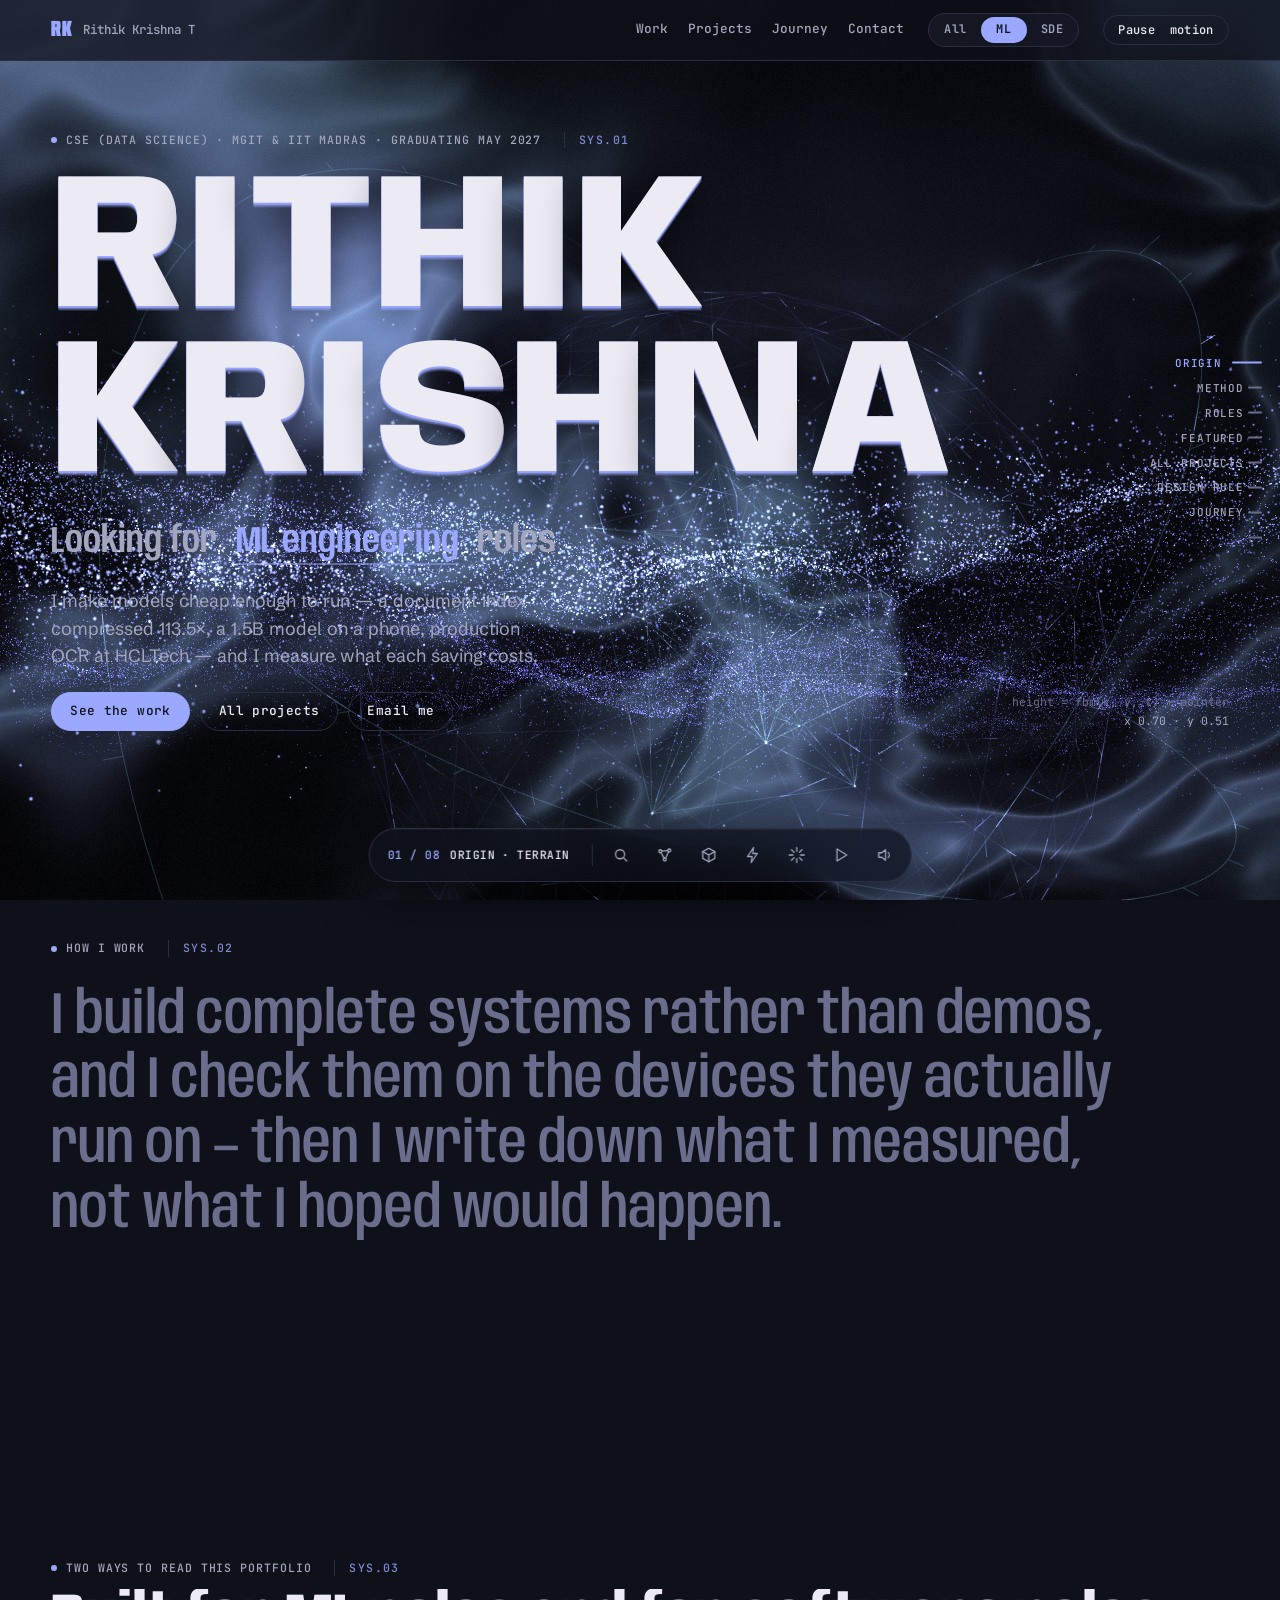
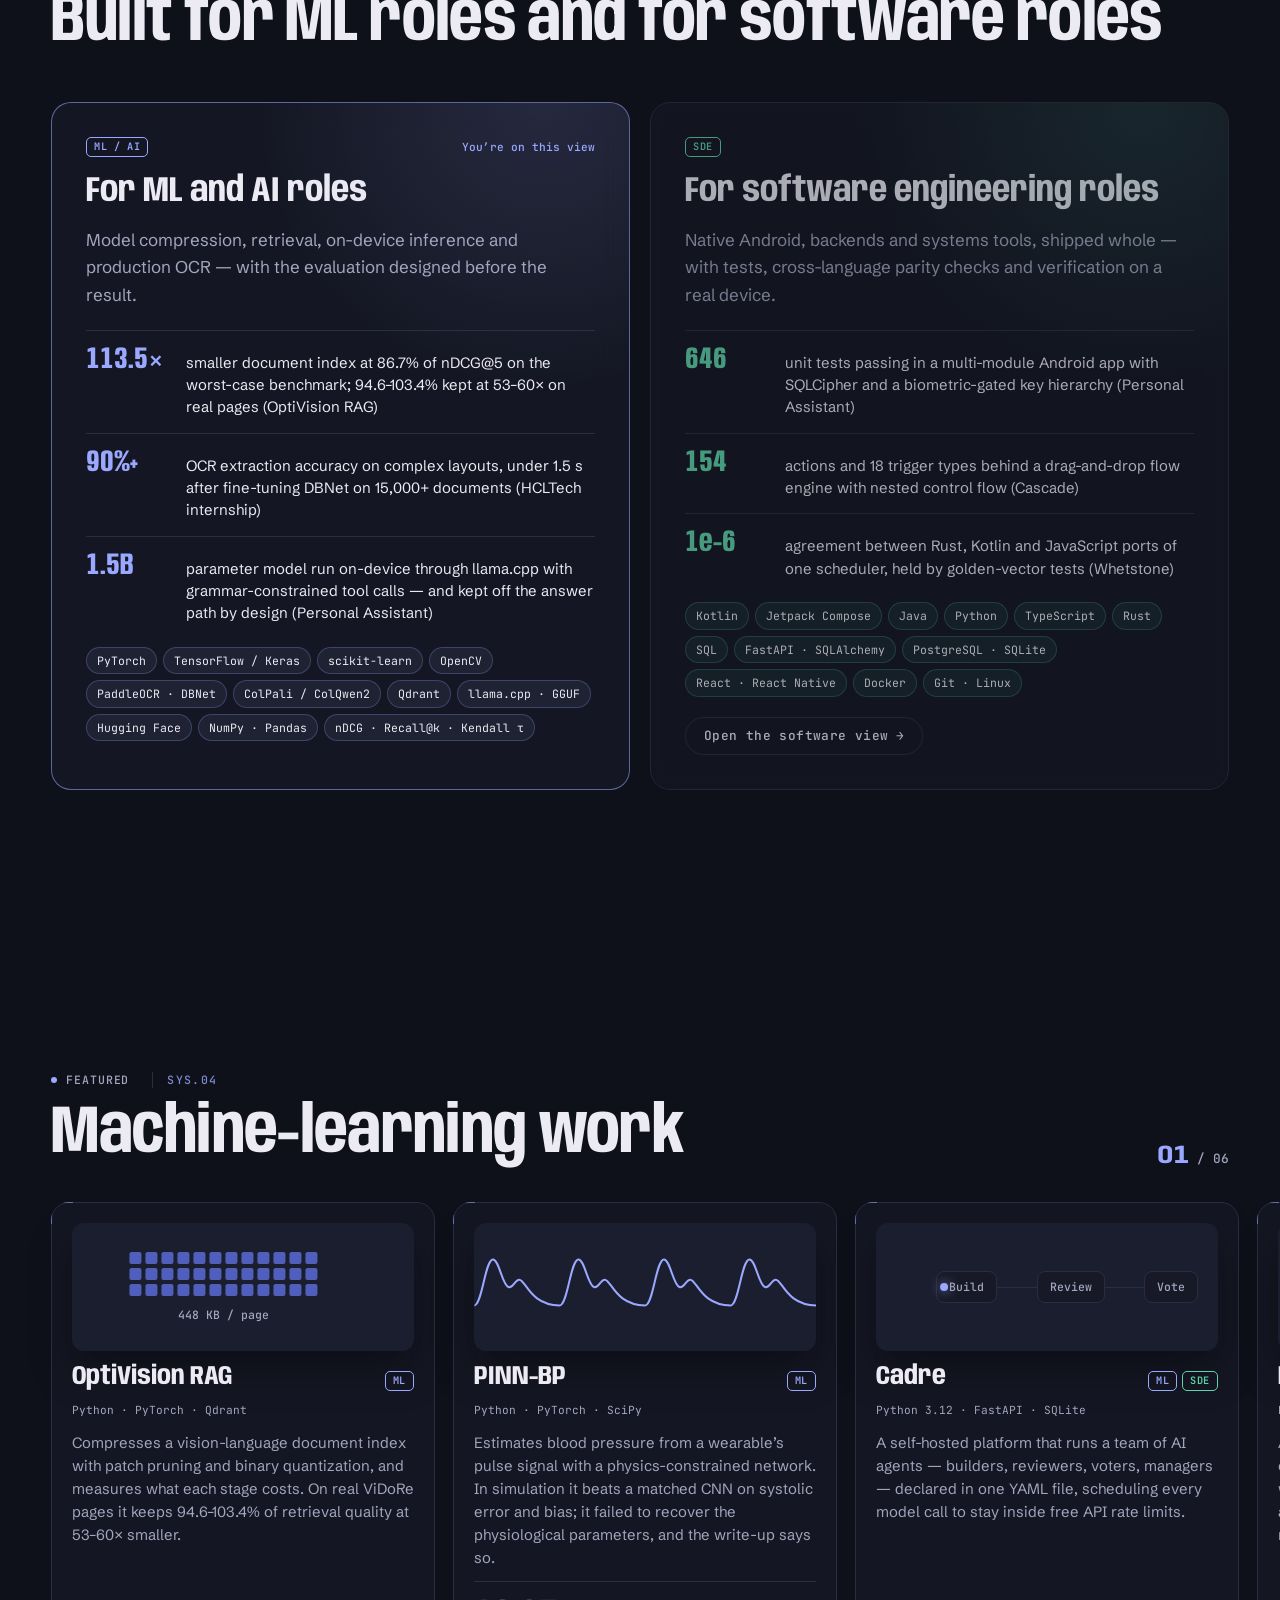
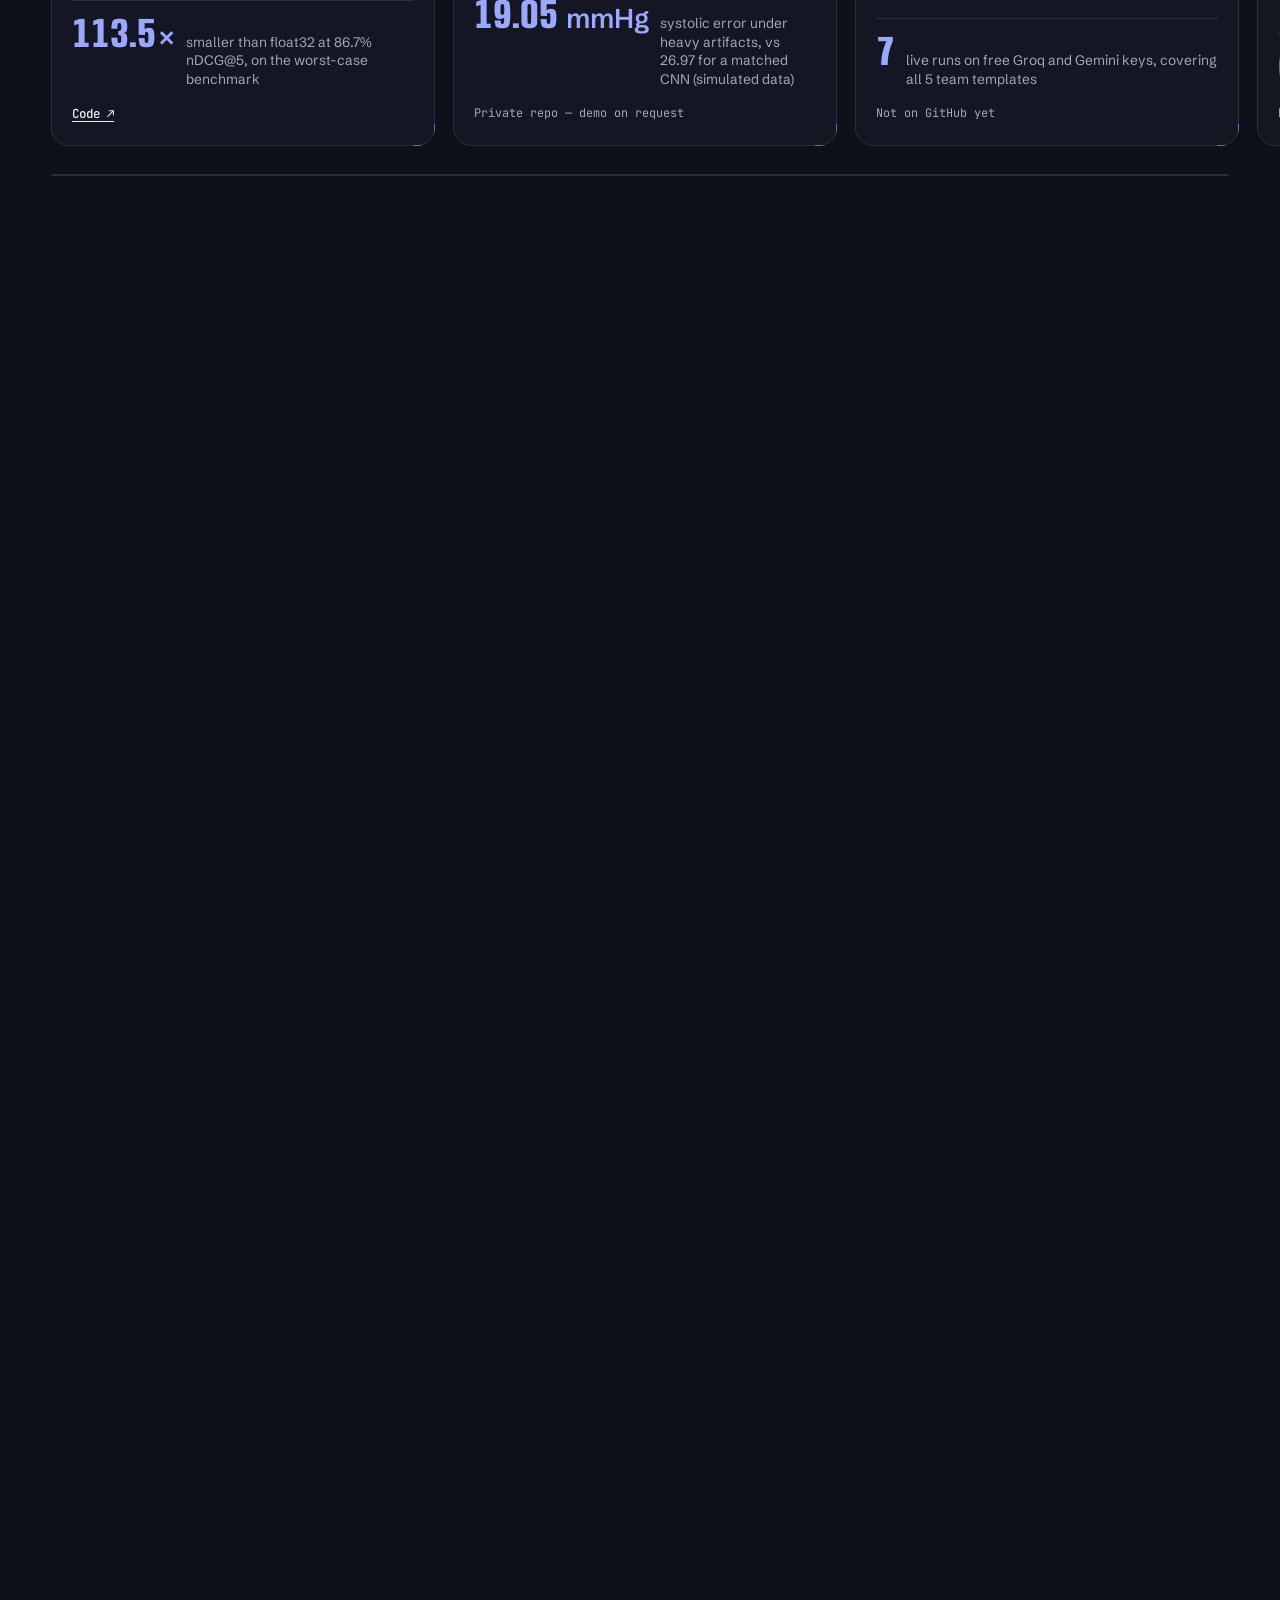
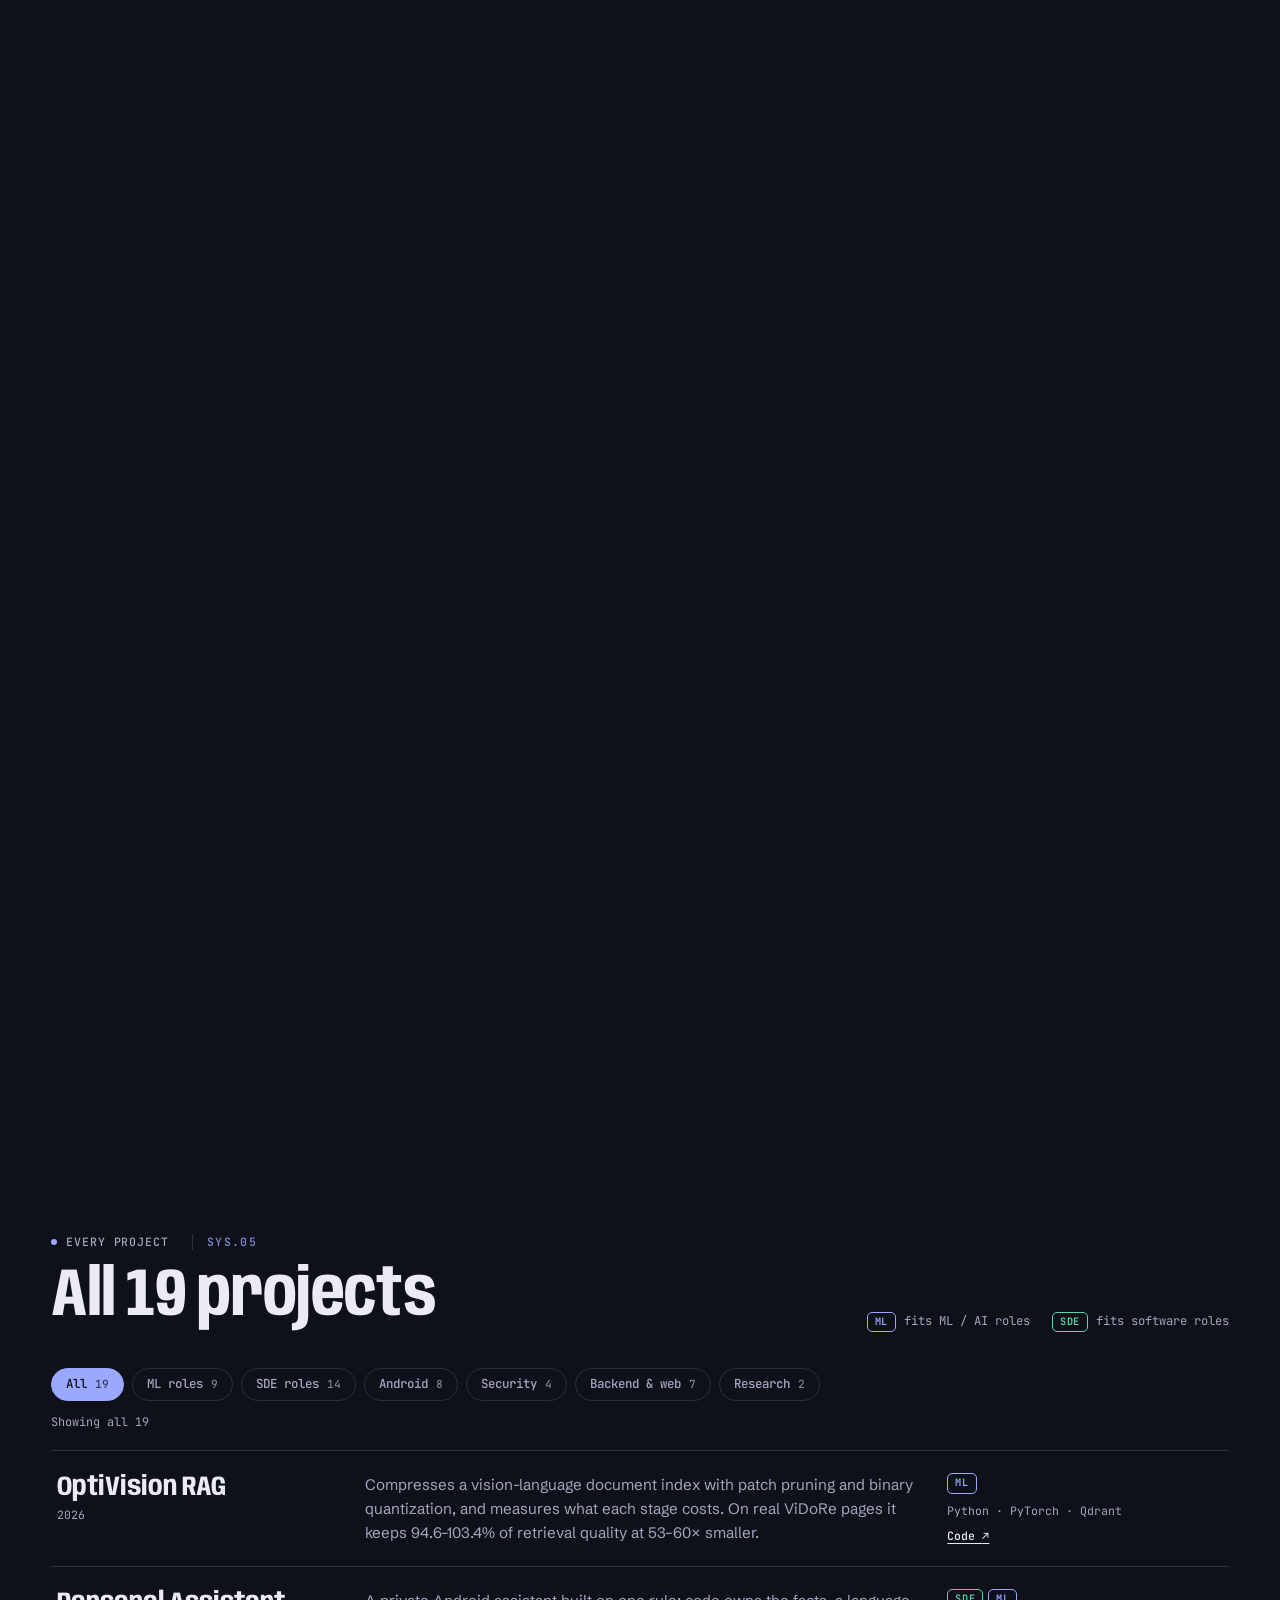
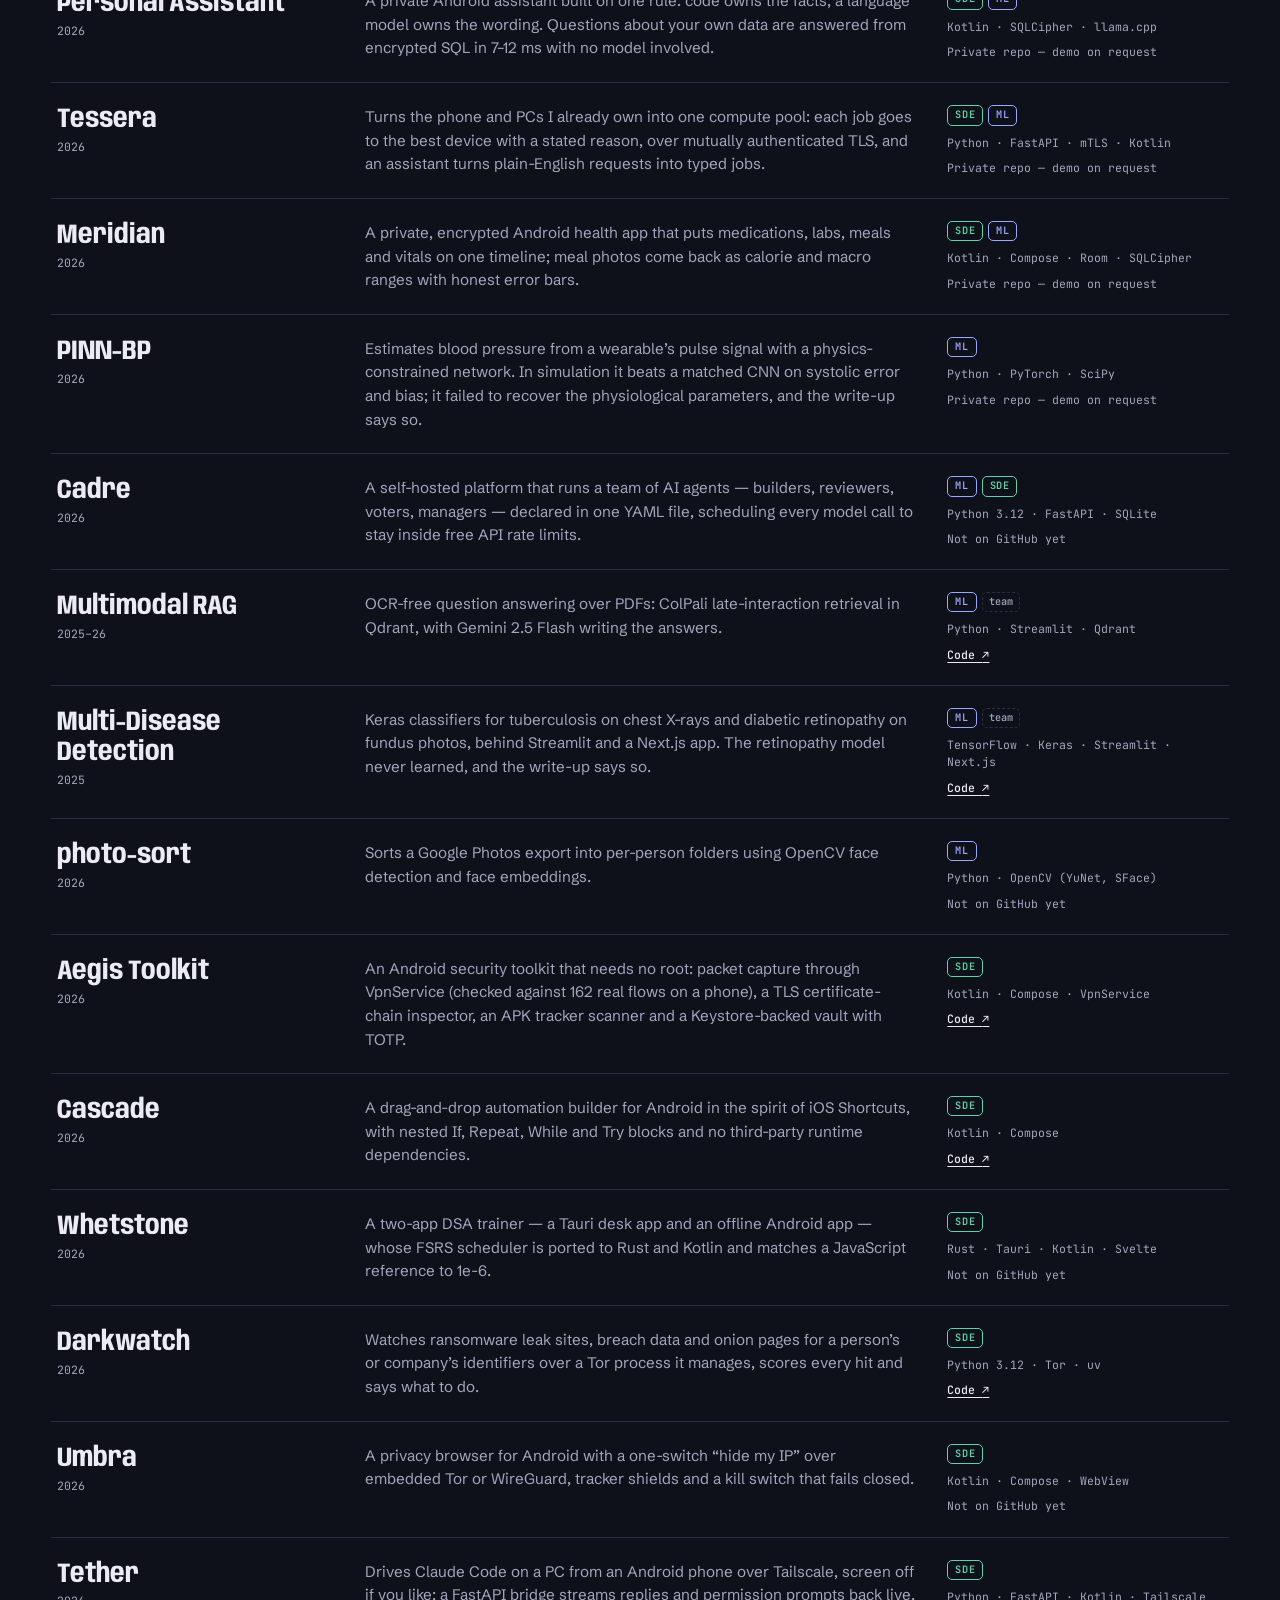
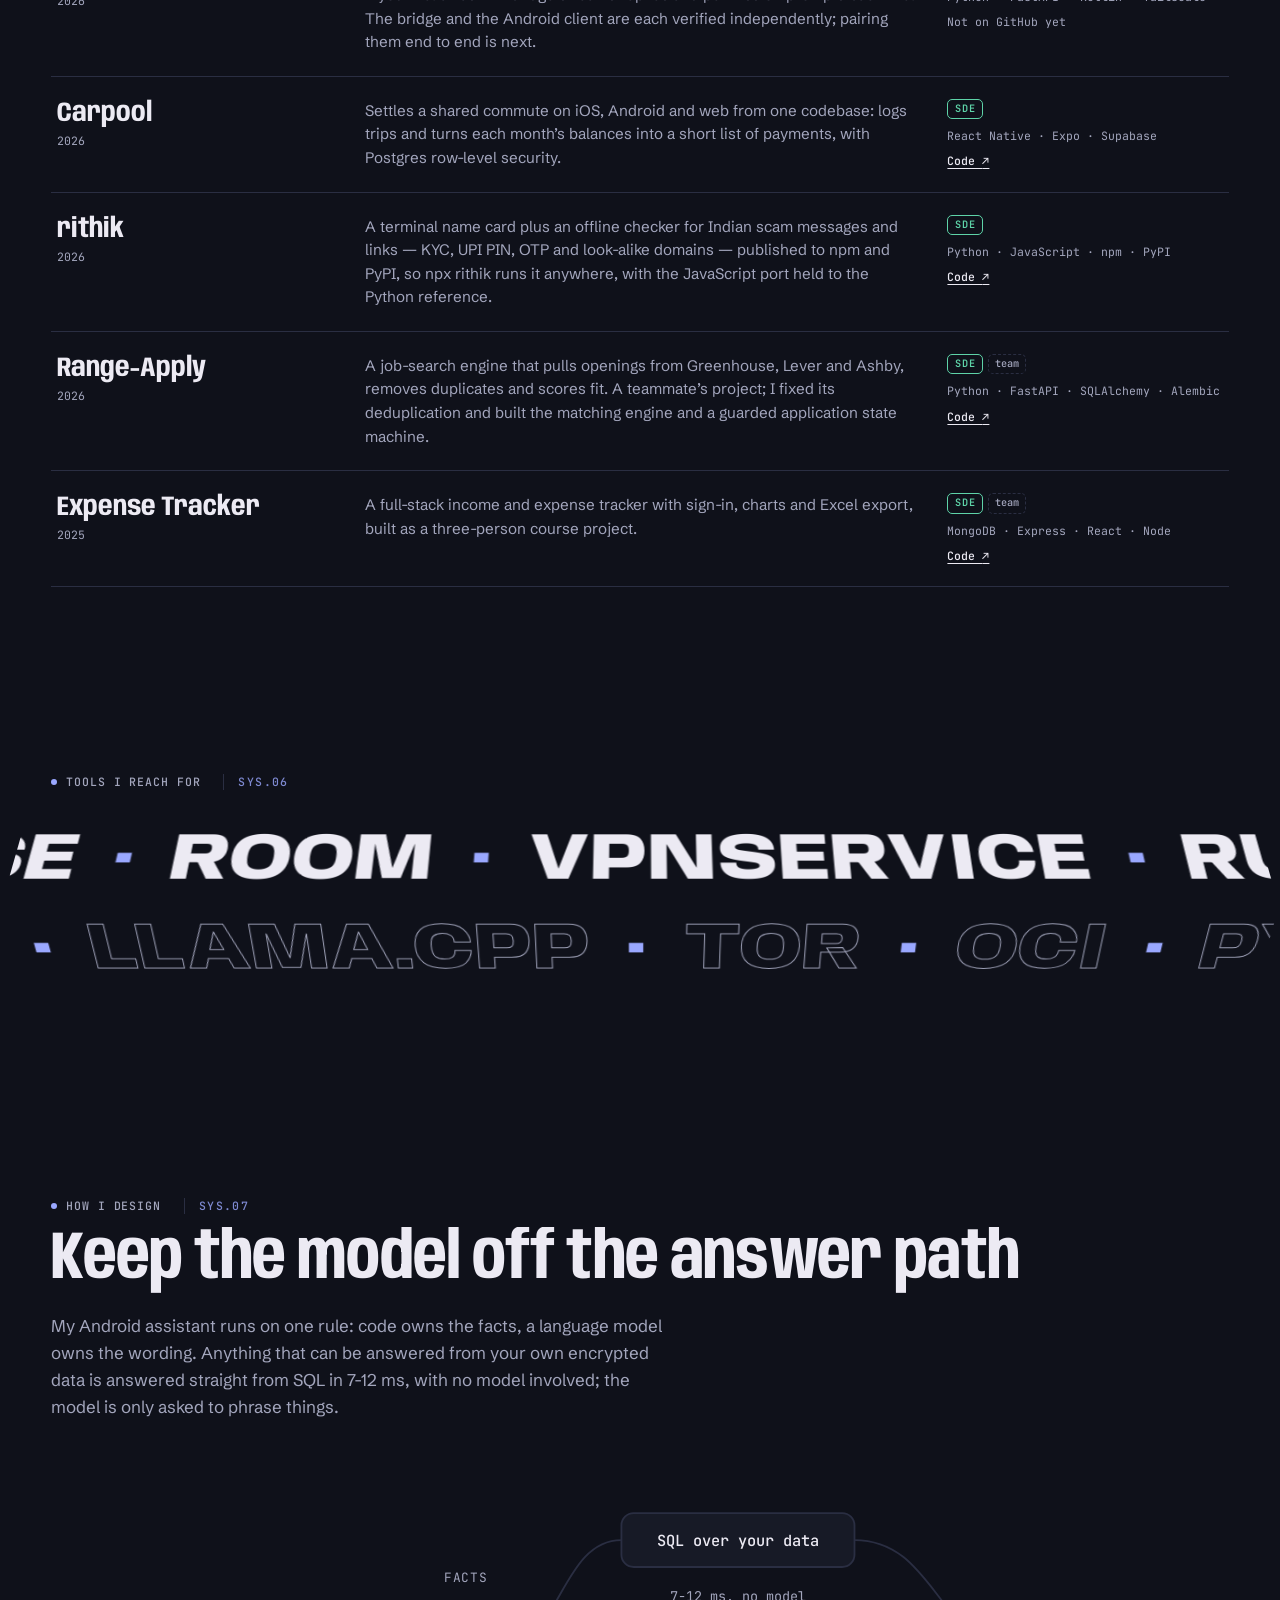
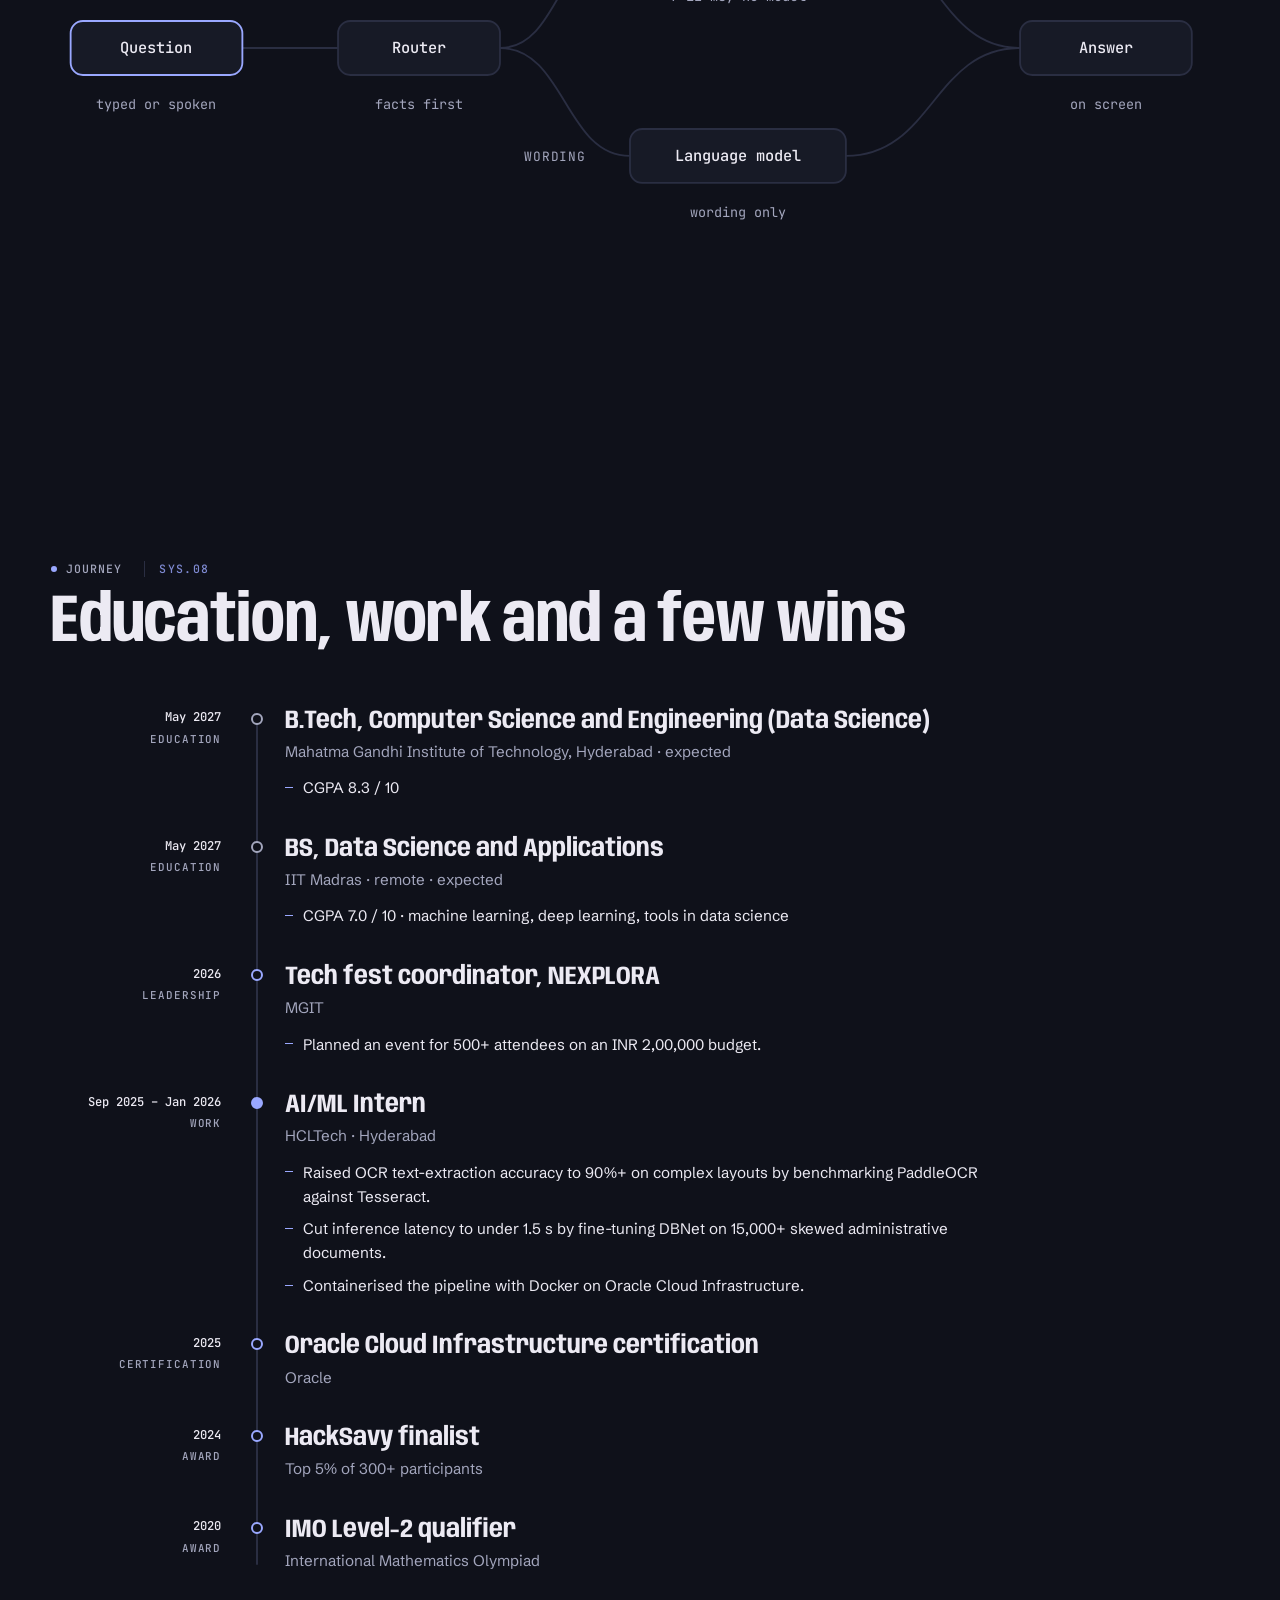
==== commit 297a21ab: "Add WebGL machine background and interactive control deck - fx/fx.js: light-field backdrop, geodesic" ====
--- a/ml/index.html
+++ b/ml/index.html
@@ -14,4 +14,4 @@
       } catch (e) {}
     </script><style>:root{color-scheme:dark;--ground:#0f111a;--surface:#171a26;--raised:#1e2231;--line:#2a2e42;--ink:#eceaf3;--muted:#a3a6bd;--dim:#6a6e8c;--amber:#f4b545;--ml:#9aa8ff;--sde:#5ed3a8;--cool:#5b6bd6;--cool-hi:#8b98e8;--accent:var(--amber);--accent-hi:#f7c66c;--accent-rgb:244 181 69;--contour:#5b6bd6;--display:"Anybody", "Arial Narrow", "Helvetica Neue", Arial, sans-serif;--body:"Schibsted Grotesk", "Segoe UI", system-ui, sans-serif;--mono:"JetBrains Mono", ui-monospace, Consolas, monospace;--gutter:clamp(16px, 4vw, 56px);--max:1320px;--header:60px}:root[data-lens=ml]{--accent:var(--ml);--accent-hi:#b9c3ff;--accent-rgb:154 168 255;--contour:#5d55c9}:root[data-lens=sde]{--accent:var(--sde);--accent-hi:#86e2c1;--accent-rgb:94 211 168;--contour:#2f7f86}*,:before,:after{box-sizing:border-box}[hidden]{display:none!important}html{background:var(--ground);scroll-padding-top:calc(var(--header) + 16px);-webkit-text-size-adjust:100%}body{background:var(--ground);color:var(--ink);font:400 1.0625rem/1.6 var(--body);-webkit-font-smoothing:antialiased;margin:0}img,svg,canvas,video{max-width:100%}a{color:inherit}::selection{background:var(--accent);color:var(--ground)}:focus-visible{outline:2px solid var(--accent);outline-offset:3px;border-radius:4px}main{overflow-x:clip}.wrap{padding-inline:max(var(--gutter), calc((100% - var(--max)) / 2))}.pad{padding-block:clamp(88px,12vw,168px)}.skip{z-index:100;background:var(--accent);color:var(--ground);font:600 .9rem/1 var(--body);border-radius:8px;padding:10px 14px;text-decoration:none;position:fixed;top:-80px;left:12px}.skip:focus{top:calc(env(safe-area-inset-top,0px) + 12px)}.visually-hidden{clip-path:inset(50%);white-space:nowrap;width:1px;height:1px;position:absolute;overflow:hidden}.tag{font:500 .72rem/1.4 var(--mono);letter-spacing:.08em;text-transform:uppercase;color:var(--muted);align-items:center;gap:.55rem;margin:0;display:inline-flex}.dot{background:var(--accent);border-radius:50%;flex:none;width:6px;height:6px;animation:2.4s ease-in-out infinite breathe}.h2{font-family:var(--display);font-variation-settings:"wdth" 78, "wght" 700;letter-spacing:-.01em;text-wrap:balance;margin:.7rem 0 0;font-size:clamp(2.2rem,5.4vw,4.2rem);font-weight:700;line-height:.98}.sub{max-width:62ch;color:var(--muted);margin:1rem 0 0}.btn{border:1px solid var(--line);color:var(--ink);font:500 .8rem/1 var(--mono);letter-spacing:.03em;cursor:pointer;background:0 0;border-radius:999px;align-items:center;gap:.45rem;padding:12px 18px;text-decoration:none;transition:border-color .2s,background-color .2s,color .2s;display:inline-flex}.btn:hover{border-color:var(--muted)}.btn-solid{background:var(--accent);border-color:var(--accent);color:var(--ground)}.btn-solid:hover{background:var(--accent-hi);border-color:var(--accent-hi)}.btn-small{padding:8px 14px;font-size:.75rem}.badge{font:600 .64rem/1.4 var(--mono);letter-spacing:.06em;border:1px solid;border-radius:5px;align-items:center;padding:2px 7px;display:inline-flex}.badge-ml{color:var(--ml)}.badge-sde{color:var(--sde)}.split-line{padding-bottom:.04em}.cursor{z-index:90;pointer-events:none;mix-blend-mode:difference;opacity:0;border:1.5px solid #fff;border-radius:50%;width:34px;height:34px;transition:width .25s,height .25s,opacity .25s;position:fixed;top:0;left:0;translate:-50% -50%}.cursor.on{opacity:1}.cursor.big{width:66px;height:66px}@media (hover:none),(pointer:coarse){.cursor{display:none}}@keyframes breathe{0%,to{opacity:1}50%{opacity:.3}}.paused *,.paused :before,.paused :after{animation-play-state:paused!important}@view-transition{navigation:auto}::view-transition-old(root),::view-transition-new(root){mix-blend-mode:normal}::view-transition-old(root){animation:none}::view-transition-new(root){animation:.85s cubic-bezier(.76,0,.24,1) both view-wipe}@keyframes view-wipe{0%{clip-path:circle(0 at var(--vt-x,50%) var(--vt-y,0px))}to{clip-path:circle(150vmax at var(--vt-x,50%) var(--vt-y,0px))}}@media (prefers-reduced-motion:reduce){@view-transition{navigation:none}*,:before,:after{transition:none!important;animation:none!important}.cursor{display:none}}
 </style><link rel="stylesheet" href="/_astro/Portfolio.DeWBqdQq.css"><style>html.lenis,html.lenis body{height:auto}.lenis:not(.lenis-autoToggle).lenis-stopped{overflow:clip}.lenis [data-lenis-prevent],.lenis [data-lenis-prevent-wheel],.lenis [data-lenis-prevent-touch],.lenis [data-lenis-prevent-vertical],.lenis [data-lenis-prevent-horizontal]{overscroll-behavior:contain}.lenis.lenis-smooth iframe{pointer-events:none}.lenis.lenis-autoToggle{transition-behavior:allow-discrete;transition-property:overflow;transition-duration:1ms}
-</style></head><body><a class="skip" href="#main" data-astro-cid-nen7h5rs>Skip to content</a><header class="bar" data-astro-cid-nen7h5rs><div class="bar-inner wrap" data-astro-cid-nen7h5rs><a class="brand" href="/ml/#top" data-astro-cid-nen7h5rs><b data-astro-cid-nen7h5rs>RK</b><span data-astro-cid-nen7h5rs>Rithik Krishna T</span></a><nav class="nav" aria-label="Sections" data-astro-cid-nen7h5rs><a href="#work" data-astro-cid-nen7h5rs>Work</a><a href="#projects" data-astro-cid-nen7h5rs>Projects</a><a href="#journey" data-astro-cid-nen7h5rs>Journey</a><a href="#contact" data-astro-cid-nen7h5rs>Contact</a></nav><nav class="lens" aria-label="View the portfolio for a role" data-astro-cid-nen7h5rs><a href="/" data-lens-link="all" data-astro-cid-nen7h5rs><span class="lens-label" data-astro-cid-nen7h5rs>All</span></a><a href="/ml/" data-lens-link="ml" aria-current="page" data-astro-cid-nen7h5rs><span class="pill" aria-hidden="true" data-astro-cid-nen7h5rs></span><span class="lens-label" data-astro-cid-nen7h5rs>ML</span></a><a href="/sde/" data-lens-link="sde" data-astro-cid-nen7h5rs><span class="lens-label" data-astro-cid-nen7h5rs>SDE</span></a></nav><button class="btn btn-small pause" type="button" data-pause aria-pressed="false" data-astro-cid-nen7h5rs><span data-pause-label data-astro-cid-nen7h5rs>Pause</span><span class="wide" data-astro-cid-nen7h5rs>&nbsp;motion</span></button></div><div class="progress" aria-hidden="true" data-astro-cid-nen7h5rs></div></header><main id="main" data-astro-cid-c6r7gr4v><section class="hero" id="top" data-astro-cid-ge2uvauf><canvas class="hero-canvas" aria-hidden="true" data-astro-cid-ge2uvauf></canvas><div class="hero-inner wrap" data-hero-inner data-astro-cid-ge2uvauf><p class="tag hero-intro" data-astro-cid-ge2uvauf><span class="dot" data-astro-cid-ge2uvauf></span>CSE (Data Science) · MGIT &amp; IIT Madras · graduating May 2027</p><h1 class="name" aria-label="Rithik Krishna T" data-astro-cid-ge2uvauf><span class="line" aria-hidden="true" data-astro-cid-ge2uvauf>Rithik</span><span class="line" aria-hidden="true" data-astro-cid-ge2uvauf>Krishna</span></h1><p class="role hero-intro" data-astro-cid-ge2uvauf><span class="visually-hidden" data-astro-cid-ge2uvauf>Looking for ML engineering, applied AI, data science roles.</span><span class="role-lead" aria-hidden="true" data-astro-cid-ge2uvauf>Looking for</span><span class="role-word" aria-hidden="true" data-roles="[&quot;ML engineering&quot;,&quot;applied AI&quot;,&quot;data science&quot;]" data-astro-cid-ge2uvauf>ML engineering</span><span class="role-lead" aria-hidden="true" data-astro-cid-ge2uvauf>roles</span></p><div class="hero-foot" data-astro-cid-ge2uvauf><div class="hero-copy" data-astro-cid-ge2uvauf><p class="lede hero-rise" data-astro-cid-ge2uvauf>I make models cheap enough to run — a document index compressed 113.5×, a 1.5B model on a phone, production OCR at HCLTech — and I measure what each saving costs.</p><div class="actions hero-intro" data-astro-cid-ge2uvauf><a class="btn btn-solid" href="#work" data-astro-cid-ge2uvauf>See the work</a><a class="btn" href="#projects" data-astro-cid-ge2uvauf>All projects</a><a class="btn" href="mailto:trithikkrishna@gmail.com" data-astro-cid-ge2uvauf>Email me</a></div></div><p class="readout hero-intro" aria-hidden="true" data-astro-cid-ge2uvauf>height = fbm(x, y, t) + pointer<br data-astro-cid-ge2uvauf><span data-coords data-astro-cid-ge2uvauf>x 0.62 · y 0.55</span></p></div></div></section><section class="statement wrap pad" aria-label="How I work" data-astro-cid-zx4qcpyt><p class="tag" data-astro-cid-zx4qcpyt><span class="dot" data-astro-cid-zx4qcpyt></span>How I work</p><p class="scrub" data-scrub data-astro-cid-zx4qcpyt>I build complete systems rather than demos, and I check them on the devices they actually run on — then I write down what I <em class="accent" data-astro-cid-zx4qcpyt>measured,</em> not what I hoped would happen.</p></section><section class="fit wrap pad" id="fit" aria-labelledby="fit-title" data-astro-cid-7quset7c><p class="tag" data-astro-cid-7quset7c><span class="dot" data-astro-cid-7quset7c></span>Two ways to read this portfolio</p><h2 id="fit-title" class="h2" data-split data-astro-cid-7quset7c>Built for ML roles and for software roles</h2><div class="fit-grid" data-astro-cid-7quset7c><article class="panel panel-ml current" data-fit-panel data-astro-cid-7quset7c><div class="panel-head" data-astro-cid-7quset7c><span class="badge badge-ml" data-astro-cid-7quset7c>ML / AI</span><span class="here" data-astro-cid-7quset7c>You’re on this view</span></div><h3 data-astro-cid-7quset7c>For ML and AI roles</h3><p class="pitch" data-astro-cid-7quset7c>Model compression, retrieval, on-device inference and production OCR — with the evaluation designed before the result.</p><ul class="proof" role="list" data-astro-cid-7quset7c><li data-astro-cid-7quset7c><span class="fig-wrap" data-astro-cid-7quset7c><span class="fig" data-astro-cid-7quset7c>113.5</span><span class="fig-x" data-astro-cid-7quset7c>×</span></span><span class="txt" data-astro-cid-7quset7c>smaller document index at 86.7% of nDCG@5 on the worst-case benchmark; 94.6–103.4% kept at 53–60× on real pages (OptiVision RAG)</span></li><li data-astro-cid-7quset7c><span class="fig-wrap" data-astro-cid-7quset7c><span class="fig" data-astro-cid-7quset7c>90%+</span></span><span class="txt" data-astro-cid-7quset7c>OCR extraction accuracy on complex layouts, under 1.5 s after fine-tuning DBNet on 15,000+ documents (HCLTech internship)</span></li><li data-astro-cid-7quset7c><span class="fig-wrap" data-astro-cid-7quset7c><span class="fig" data-astro-cid-7quset7c>1.5B</span></span><span class="txt" data-astro-cid-7quset7c>parameter model run on-device through llama.cpp with grammar-constrained tool calls — and kept off the answer path by design (Personal Assistant)</span></li></ul><ul class="skills" role="list" data-astro-cid-7quset7c><li data-astro-cid-7quset7c>PyTorch</li><li data-astro-cid-7quset7c>TensorFlow / Keras</li><li data-astro-cid-7quset7c>scikit-learn</li><li data-astro-cid-7quset7c>OpenCV</li><li data-astro-cid-7quset7c>PaddleOCR · DBNet</li><li data-astro-cid-7quset7c>ColPali / ColQwen2</li><li data-astro-cid-7quset7c>Qdrant</li><li data-astro-cid-7quset7c>llama.cpp · GGUF</li><li data-astro-cid-7quset7c>Hugging Face</li><li data-astro-cid-7quset7c>NumPy · Pandas</li><li data-astro-cid-7quset7c>nDCG · Recall@k · Kendall τ</li></ul></article><article class="panel panel-sde quiet" data-fit-panel data-astro-cid-7quset7c><div class="panel-head" data-astro-cid-7quset7c><span class="badge badge-sde" data-astro-cid-7quset7c>SDE</span></div><h3 data-astro-cid-7quset7c>For software engineering roles</h3><p class="pitch" data-astro-cid-7quset7c>Native Android, backends and systems tools, shipped whole — with tests, cross-language parity checks and verification on a real device.</p><ul class="proof" role="list" data-astro-cid-7quset7c><li data-astro-cid-7quset7c><span class="fig-wrap" data-astro-cid-7quset7c><span class="fig" data-astro-cid-7quset7c>646</span></span><span class="txt" data-astro-cid-7quset7c>unit tests passing in a multi-module Android app with SQLCipher and a biometric-gated key hierarchy (Personal Assistant)</span></li><li data-astro-cid-7quset7c><span class="fig-wrap" data-astro-cid-7quset7c><span class="fig" data-astro-cid-7quset7c>154</span></span><span class="txt" data-astro-cid-7quset7c>actions and 18 trigger types behind a drag-and-drop flow engine with nested control flow (Cascade)</span></li><li data-astro-cid-7quset7c><span class="fig-wrap" data-astro-cid-7quset7c><span class="fig" data-astro-cid-7quset7c>1e-6</span></span><span class="txt" data-astro-cid-7quset7c>agreement between Rust, Kotlin and JavaScript ports of one scheduler, held by golden-vector tests (Whetstone)</span></li></ul><ul class="skills" role="list" data-astro-cid-7quset7c><li data-astro-cid-7quset7c>Kotlin</li><li data-astro-cid-7quset7c>Jetpack Compose</li><li data-astro-cid-7quset7c>Java</li><li data-astro-cid-7quset7c>Python</li><li data-astro-cid-7quset7c>TypeScript</li><li data-astro-cid-7quset7c>Rust</li><li data-astro-cid-7quset7c>SQL</li><li data-astro-cid-7quset7c>FastAPI · SQLAlchemy</li><li data-astro-cid-7quset7c>PostgreSQL · SQLite</li><li data-astro-cid-7quset7c>React · React Native</li><li data-astro-cid-7quset7c>Docker</li><li data-astro-cid-7quset7c>Git · Linux</li></ul><a class="btn panel-link" href="/sde/" data-lens-link="sde" data-astro-cid-7quset7c>Open the software view <span aria-hidden="true" data-astro-cid-7quset7c>→</span></a></article></div></section><section class="rail" id="work" aria-labelledby="work-title" data-astro-cid-soqx7j2g><div class="wrap rail-head" data-astro-cid-soqx7j2g><div data-astro-cid-soqx7j2g><p class="tag" data-astro-cid-soqx7j2g><span class="dot" data-astro-cid-soqx7j2g></span>Featured</p><h2 id="work-title" class="h2" data-split data-astro-cid-soqx7j2g>Machine-learning work</h2></div><p class="counter" aria-hidden="true" data-astro-cid-soqx7j2g><span data-rail-index data-astro-cid-soqx7j2g>01</span> / 06</p><p class="swipe-hint" aria-hidden="true" data-astro-cid-soqx7j2g>Swipe for more →</p></div><div class="rail-viewport" data-astro-cid-soqx7j2g><ul class="rail-track" role="list" data-astro-cid-soqx7j2g><li class="card" data-astro-cid-soqx7j2g><div class="motif" aria-hidden="true" data-astro-cid-hrkc2wo6><div class="motif-inner motif-squeeze" data-astro-cid-hrkc2wo6><div class="grid" data-astro-cid-hrkc2wo6><span class="keep" style="--d:0.00s" data-astro-cid-hrkc2wo6></span><span class="drop" style="--d:0.25s" data-astro-cid-hrkc2wo6></span><span class="drop" style="--d:0.14s" data-astro-cid-hrkc2wo6></span><span class="keep" style="--d:0.04s" data-astro-cid-hrkc2wo6></span><span class="drop" style="--d:0.29s" data-astro-cid-hrkc2wo6></span><span class="drop" style="--d:0.18s" data-astro-cid-hrkc2wo6></span><span class="keep" style="--d:0.07s" data-astro-cid-hrkc2wo6></span><span class="drop" style="--d:0.32s" data-astro-cid-hrkc2wo6></span><span class="drop" style="--d:0.21s" data-astro-cid-hrkc2wo6></span><span class="drop" style="--d:0.11s" data-astro-cid-hrkc2wo6></span><span class="keep" style="--d:0.00s" data-astro-cid-hrkc2wo6></span><span class="drop" style="--d:0.25s" data-astro-cid-hrkc2wo6></span><span class="drop" style="--d:0.14s" data-astro-cid-hrkc2wo6></span><span class="keep" style="--d:0.04s" data-astro-cid-hrkc2wo6></span><span class="drop" style="--d:0.29s" data-astro-cid-hrkc2wo6></span><span class="drop" style="--d:0.18s" data-astro-cid-hrkc2wo6></span><span class="keep" style="--d:0.07s" data-astro-cid-hrkc2wo6></span><span class="drop" style="--d:0.32s" data-astro-cid-hrkc2wo6></span><span class="drop" style="--d:0.21s" data-astro-cid-hrkc2wo6></span><span class="drop" style="--d:0.11s" data-astro-cid-hrkc2wo6></span><span class="keep" style="--d:0.00s" data-astro-cid-hrkc2wo6></span><span class="drop" style="--d:0.25s" data-astro-cid-hrkc2wo6></span><span class="drop" style="--d:0.14s" data-astro-cid-hrkc2wo6></span><span class="keep" style="--d:0.04s" data-astro-cid-hrkc2wo6></span><span class="drop" style="--d:0.29s" data-astro-cid-hrkc2wo6></span><span class="drop" style="--d:0.18s" data-astro-cid-hrkc2wo6></span><span class="keep" style="--d:0.07s" data-astro-cid-hrkc2wo6></span><span class="drop" style="--d:0.32s" data-astro-cid-hrkc2wo6></span><span class="drop" style="--d:0.21s" data-astro-cid-hrkc2wo6></span><span class="drop" style="--d:0.11s" data-astro-cid-hrkc2wo6></span><span class="keep" style="--d:0.00s" data-astro-cid-hrkc2wo6></span><span class="drop" style="--d:0.25s" data-astro-cid-hrkc2wo6></span><span class="drop" style="--d:0.14s" data-astro-cid-hrkc2wo6></span><span class="keep" style="--d:0.04s" data-astro-cid-hrkc2wo6></span><span class="drop" style="--d:0.29s" data-astro-cid-hrkc2wo6></span><span class="drop" style="--d:0.18s" data-astro-cid-hrkc2wo6></span></div><div class="sizes" data-astro-cid-hrkc2wo6><span class="before" data-astro-cid-hrkc2wo6>448 KB / page</span><span class="after" data-astro-cid-hrkc2wo6>3.95 KB / page</span></div></div></div><div class="card-top" data-astro-cid-soqx7j2g><h3 data-astro-cid-soqx7j2g>OptiVision RAG</h3><span class="badges" data-astro-cid-soqx7j2g><span class="badge badge-ml" data-astro-cid-soqx7j2g>ML</span></span></div><p class="chip" data-astro-cid-soqx7j2g>Python · PyTorch · Qdrant</p><p class="desc" data-astro-cid-soqx7j2g>Compresses a vision-language document index with patch pruning and binary quantization, and measures what each stage costs. On real ViDoRe pages it keeps 94.6–103.4% of retrieval quality at 53–60× smaller.</p><p class="stat" data-astro-cid-soqx7j2g><span class="figure" data-astro-cid-soqx7j2g><span class="num" data-count="113.5" data-decimals="1" data-astro-cid-soqx7j2g>113.5</span><span class="suffix" data-astro-cid-soqx7j2g>×</span></span><span class="unit" data-astro-cid-soqx7j2g>smaller than float32 at 86.7% nDCG@5, on the worst-case benchmark</span></p><div class="card-links" data-astro-cid-soqx7j2g><a href="https://github.com/Daemon-VI/optivision-rag" target="_blank" rel="noopener" data-astro-cid-soqx7j2g>Code <span aria-hidden="true" data-astro-cid-soqx7j2g>↗</span><span class="visually-hidden" data-astro-cid-soqx7j2g>— OptiVision RAG (opens in a new tab)</span></a></div></li><li class="card" data-astro-cid-soqx7j2g><div class="motif" aria-hidden="true" data-astro-cid-hrkc2wo6><div class="motif-inner motif-wave" data-astro-cid-hrkc2wo6><div class="wave" data-astro-cid-hrkc2wo6><svg viewBox="0 0 440 100" preserveAspectRatio="none" data-astro-cid-hrkc2wo6><path d="M0 70 C10 70 14 20 24 20 C32 20 36 48 44 50 C50 52 52 42 58 42 C66 42 72 70 110 70 C120 70 124 20 134 20 C142 20 146 48 154 50 C160 52 162 42 168 42 C176 42 182 70 220 70 C230 70 234 20 244 20 C252 20 256 48 264 50 C270 52 272 42 278 42 C286 42 292 70 330 70 C340 70 344 20 354 20 C362 20 366 48 374 50 C380 52 382 42 388 42 C396 42 402 70 440 70 C450 70 454 20 464 20 C472 20 476 48 484 50 C490 52 492 42 498 42 C506 42 512 70 550 70 C560 70 564 20 574 20 C582 20 586 48 594 50 C600 52 602 42 608 42 C616 42 622 70 660 70" data-astro-cid-hrkc2wo6></path></svg></div></div></div><div class="card-top" data-astro-cid-soqx7j2g><h3 data-astro-cid-soqx7j2g>PINN-BP</h3><span class="badges" data-astro-cid-soqx7j2g><span class="badge badge-ml" data-astro-cid-soqx7j2g>ML</span></span></div><p class="chip" data-astro-cid-soqx7j2g>Python · PyTorch · SciPy</p><p class="desc" data-astro-cid-soqx7j2g>Estimates blood pressure from a wearable’s pulse signal with a physics-constrained network. In simulation it beats a matched CNN on systolic error and bias; it failed to recover the physiological parameters, and the write-up says so.</p><p class="stat" data-astro-cid-soqx7j2g><span class="figure" data-astro-cid-soqx7j2g><span class="num" data-count="19.05" data-decimals="2" data-astro-cid-soqx7j2g>19.05</span><span class="suffix" data-astro-cid-soqx7j2g> mmHg</span></span><span class="unit" data-astro-cid-soqx7j2g>systolic error under heavy artifacts, vs 26.97 for a matched CNN (simulated data)</span></p><div class="card-links" data-astro-cid-soqx7j2g><span class="note" data-astro-cid-soqx7j2g>Private repo — demo on request</span></div></li><li class="card" data-astro-cid-soqx7j2g><div class="motif" aria-hidden="true" data-astro-cid-hrkc2wo6><div class="motif-inner motif-chain" data-astro-cid-hrkc2wo6><b style="--d:0.37s" data-astro-cid-hrkc2wo6>Build</b><b style="--d:1.20s" data-astro-cid-hrkc2wo6>Review</b><b style="--d:2.03s" data-astro-cid-hrkc2wo6>Vote</b><span class="pulse" data-astro-cid-hrkc2wo6></span></div></div><div class="card-top" data-astro-cid-soqx7j2g><h3 data-astro-cid-soqx7j2g>Cadre</h3><span class="badges" data-astro-cid-soqx7j2g><span class="badge badge-ml" data-astro-cid-soqx7j2g>ML</span><span class="badge badge-sde" data-astro-cid-soqx7j2g>SDE</span></span></div><p class="chip" data-astro-cid-soqx7j2g>Python 3.12 · FastAPI · SQLite</p><p class="desc" data-astro-cid-soqx7j2g>A self-hosted platform that runs a team of AI agents — builders, reviewers, voters, managers — declared in one YAML file, scheduling every model call to stay inside free API rate limits.</p><p class="stat" data-astro-cid-soqx7j2g><span class="figure" data-astro-cid-soqx7j2g><span class="num" data-count="7" data-decimals="0" data-astro-cid-soqx7j2g>7</span></span><span class="unit" data-astro-cid-soqx7j2g>live runs on free Groq and Gemini keys, covering all 5 team templates</span></p><div class="card-links" data-astro-cid-soqx7j2g><span class="note" data-astro-cid-soqx7j2g>Not on GitHub yet</span></div></li><li class="card" data-astro-cid-soqx7j2g><div class="motif" aria-hidden="true" data-astro-cid-hrkc2wo6><div class="motif-inner motif-fork" data-astro-cid-hrkc2wo6><div class="fork" data-astro-cid-hrkc2wo6><svg viewBox="0 0 220 110" width="220" height="110" data-astro-cid-hrkc2wo6><path d="M40 55 C90 55 104 24 176 24" data-astro-cid-hrkc2wo6></path><path d="M40 55 C90 55 104 86 176 86" data-astro-cid-hrkc2wo6></path></svg><span class="fnode" style="left:40px;top:55px" data-astro-cid-hrkc2wo6>ask</span><span class="fnode" style="left:176px;top:24px" data-astro-cid-hrkc2wo6>SQL</span><span class="fnode" style="left:176px;top:86px" data-astro-cid-hrkc2wo6>model</span><i class="pkt fast" style="offset-path:path('M40 55 C90 55 104 24 176 24')" data-astro-cid-hrkc2wo6></i><i class="pkt slow" style="offset-path:path('M40 55 C90 55 104 86 176 86')" data-astro-cid-hrkc2wo6></i></div></div></div><div class="card-top" data-astro-cid-soqx7j2g><h3 data-astro-cid-soqx7j2g>Personal Assistant</h3><span class="badges" data-astro-cid-soqx7j2g><span class="badge badge-sde" data-astro-cid-soqx7j2g>SDE</span><span class="badge badge-ml" data-astro-cid-soqx7j2g>ML</span></span></div><p class="chip" data-astro-cid-soqx7j2g>Kotlin · SQLCipher · llama.cpp</p><p class="desc" data-astro-cid-soqx7j2g>A private Android assistant built on one rule: code owns the facts, a language model owns the wording. Questions about your own data are answered from encrypted SQL in 7–12 ms with no model involved.</p><p class="stat" data-astro-cid-soqx7j2g><span class="figure" data-astro-cid-soqx7j2g><span class="num" data-count="646" data-decimals="0" data-astro-cid-soqx7j2g>646</span></span><span class="unit" data-astro-cid-soqx7j2g>unit tests passing, none failing</span></p><div class="card-links" data-astro-cid-soqx7j2g><span class="note" data-astro-cid-soqx7j2g>Private repo — demo on request</span></div></li><li class="card" data-astro-cid-soqx7j2g><div class="motif" aria-hidden="true" data-astro-cid-hrkc2wo6><div class="motif-inner motif-patches" data-astro-cid-hrkc2wo6><div class="patches" data-astro-cid-hrkc2wo6><span class="query" data-astro-cid-hrkc2wo6>query</span><div class="page" data-astro-cid-hrkc2wo6><i style="--d:0s" data-astro-cid-hrkc2wo6></i><i style="--d:0s" data-astro-cid-hrkc2wo6></i><i style="--d:0s" data-astro-cid-hrkc2wo6></i><i class="match" style="--d:0.6s" data-astro-cid-hrkc2wo6></i><i style="--d:0s" data-astro-cid-hrkc2wo6></i><i style="--d:0s" data-astro-cid-hrkc2wo6></i><i style="--d:0s" data-astro-cid-hrkc2wo6></i><i style="--d:0s" data-astro-cid-hrkc2wo6></i><i class="match" style="--d:0s" data-astro-cid-hrkc2wo6></i><i style="--d:0s" data-astro-cid-hrkc2wo6></i><i style="--d:0s" data-astro-cid-hrkc2wo6></i><i style="--d:0s" data-astro-cid-hrkc2wo6></i><i style="--d:0s" data-astro-cid-hrkc2wo6></i><i style="--d:0s" data-astro-cid-hrkc2wo6></i><i style="--d:0s" data-astro-cid-hrkc2wo6></i><i class="match" style="--d:0.3s" data-astro-cid-hrkc2wo6></i><i style="--d:0s" data-astro-cid-hrkc2wo6></i><i style="--d:0s" data-astro-cid-hrkc2wo6></i><i style="--d:0s" data-astro-cid-hrkc2wo6></i><i style="--d:0s" data-astro-cid-hrkc2wo6></i><i class="match" style="--d:0.8999999999999999s" data-astro-cid-hrkc2wo6></i><i style="--d:0s" data-astro-cid-hrkc2wo6></i><i style="--d:0s" data-astro-cid-hrkc2wo6></i><i style="--d:0s" data-astro-cid-hrkc2wo6></i></div></div></div></div><div class="card-top" data-astro-cid-soqx7j2g><h3 data-astro-cid-soqx7j2g>Multimodal RAG</h3><span class="badges" data-astro-cid-soqx7j2g><span class="badge badge-ml" data-astro-cid-soqx7j2g>ML</span></span></div><p class="chip" data-astro-cid-soqx7j2g>Python · Streamlit · Qdrant</p><p class="desc" data-astro-cid-soqx7j2g>OCR-free question answering over PDFs: ColPali late-interaction retrieval in Qdrant, with Gemini 2.5 Flash writing the answers.</p><p class="stat stat-empty" data-astro-cid-soqx7j2g></p><div class="card-links" data-astro-cid-soqx7j2g><a href="https://github.com/Daemon-VI/multimodal-rag-colpali" target="_blank" rel="noopener" data-astro-cid-soqx7j2g>Code <span aria-hidden="true" data-astro-cid-soqx7j2g>↗</span><span class="visually-hidden" data-astro-cid-soqx7j2g>— Multimodal RAG (opens in a new tab)</span></a></div></li><li class="card" data-astro-cid-soqx7j2g><div class="motif" aria-hidden="true" data-astro-cid-hrkc2wo6><div class="motif-inner motif-tiles" data-astro-cid-hrkc2wo6><div class="tiles" data-astro-cid-hrkc2wo6><i style="--d:0.0s" data-astro-cid-hrkc2wo6></i><i style="--d:0.5s" data-astro-cid-hrkc2wo6></i><i style="--d:1.0s" data-astro-cid-hrkc2wo6></i><i style="--d:1.5s" data-astro-cid-hrkc2wo6></i><i class="flag" style="--d:2.0s" data-astro-cid-hrkc2wo6></i><i style="--d:2.5s" data-astro-cid-hrkc2wo6></i></div></div></div><div class="card-top" data-astro-cid-soqx7j2g><h3 data-astro-cid-soqx7j2g>Multi-Disease Detection</h3><span class="badges" data-astro-cid-soqx7j2g><span class="badge badge-ml" data-astro-cid-soqx7j2g>ML</span></span></div><p class="chip" data-astro-cid-soqx7j2g>TensorFlow · Keras · Streamlit · Next.js</p><p class="desc" data-astro-cid-soqx7j2g>Keras classifiers for tuberculosis on chest X-rays and diabetic retinopathy on fundus photos, behind Streamlit and a Next.js app. The retinopathy model never learned, and the write-up says so.</p><p class="stat" data-astro-cid-soqx7j2g><span class="figure" data-astro-cid-soqx7j2g><span class="num" data-count="97.1" data-decimals="1" data-astro-cid-soqx7j2g>97.1</span><span class="suffix" data-astro-cid-soqx7j2g>%</span></span><span class="unit" data-astro-cid-soqx7j2g>TB validation accuracy on a 479-image split</span></p><div class="card-links" data-astro-cid-soqx7j2g><a href="https://github.com/Daemon-VI/Multi-Disease-Detection" target="_blank" rel="noopener" data-astro-cid-soqx7j2g>Code <span aria-hidden="true" data-astro-cid-soqx7j2g>↗</span><span class="visually-hidden" data-astro-cid-soqx7j2g>— Multi-Disease Detection (opens in a new tab)</span></a></div></li></ul></div><div class="wrap meter-wrap" aria-hidden="true" data-astro-cid-soqx7j2g><div class="rail-meter" data-astro-cid-soqx7j2g><span data-astro-cid-soqx7j2g></span></div></div></section><section class="index wrap pad" id="projects" aria-labelledby="projects-title" data-astro-cid-ftq3vvlr><div class="index-head" data-astro-cid-ftq3vvlr><div data-astro-cid-ftq3vvlr><p class="tag" data-astro-cid-ftq3vvlr><span class="dot" data-astro-cid-ftq3vvlr></span>Every project</p><h2 id="projects-title" class="h2" data-split data-astro-cid-ftq3vvlr>All 19 projects</h2></div><p class="legend" data-astro-cid-ftq3vvlr><span class="legend-item" data-astro-cid-ftq3vvlr><span class="badge badge-ml" data-astro-cid-ftq3vvlr>ML</span> fits ML / AI roles</span><span class="legend-item" data-astro-cid-ftq3vvlr><span class="badge badge-sde" data-astro-cid-ftq3vvlr>SDE</span> fits software roles</span></p></div><div class="filters" role="group" aria-label="Filter projects" data-astro-cid-ftq3vvlr><button type="button" class="filter" data-filter="all" aria-pressed="true" data-astro-cid-ftq3vvlr>All<span class="count" data-astro-cid-ftq3vvlr>19</span></button><button type="button" class="filter" data-filter="ml" aria-pressed="false" data-astro-cid-ftq3vvlr>ML roles<span class="count" data-astro-cid-ftq3vvlr>9</span></button><button type="button" class="filter" data-filter="sde" aria-pressed="false" data-astro-cid-ftq3vvlr>SDE roles<span class="count" data-astro-cid-ftq3vvlr>14</span></button><button type="button" class="filter" data-filter="android" aria-pressed="false" data-astro-cid-ftq3vvlr>Android<span class="count" data-astro-cid-ftq3vvlr>8</span></button><button type="button" class="filter" data-filter="security" aria-pressed="false" data-astro-cid-ftq3vvlr>Security<span class="count" data-astro-cid-ftq3vvlr>4</span></button><button type="button" class="filter" data-filter="backend" aria-pressed="false" data-astro-cid-ftq3vvlr>Backend &amp; web<span class="count" data-astro-cid-ftq3vvlr>7</span></button><button type="button" class="filter" data-filter="research" aria-pressed="false" data-astro-cid-ftq3vvlr>Research<span class="count" data-astro-cid-ftq3vvlr>2</span></button></div><p class="showing" data-showing aria-live="polite" data-astro-cid-ftq3vvlr>Showing all 19</p><ul class="rows" role="list" data-rows data-astro-cid-ftq3vvlr><li class="row" data-filters="all ml research" data-peek-name="OptiVision RAG" data-peek-fig="113.5" data-peek-suffix="×" data-peek-label="smaller than float32 at 86.7% nDCG@5, on the worst-case benchmark" data-peek-area="ML · Research" data-astro-cid-ftq3vvlr><div class="row-name" data-astro-cid-ftq3vvlr><h3 data-astro-cid-ftq3vvlr>OptiVision RAG</h3><span class="year" data-astro-cid-ftq3vvlr>2026</span></div><p class="row-blurb" data-astro-cid-ftq3vvlr>Compresses a vision-language document index with patch pruning and binary quantization, and measures what each stage costs. On real ViDoRe pages it keeps 94.6–103.4% of retrieval quality at 53–60× smaller.</p><div class="row-meta" data-astro-cid-ftq3vvlr><span class="badges" data-astro-cid-ftq3vvlr><span class="badge badge-ml" data-astro-cid-ftq3vvlr>ML</span></span><span class="row-stack" data-astro-cid-ftq3vvlr>Python · PyTorch · Qdrant</span><a href="https://github.com/Daemon-VI/optivision-rag" target="_blank" rel="noopener" data-astro-cid-ftq3vvlr>Code <span aria-hidden="true" data-astro-cid-ftq3vvlr>↗</span><span class="visually-hidden" data-astro-cid-ftq3vvlr>— OptiVision RAG (opens in a new tab)</span></a></div></li><li class="row" data-filters="all ml sde android" data-peek-name="Personal Assistant" data-peek-fig="646" data-peek-suffix data-peek-label="unit tests passing, none failing" data-peek-area="Android · ML" data-astro-cid-ftq3vvlr><div class="row-name" data-astro-cid-ftq3vvlr><h3 data-astro-cid-ftq3vvlr>Personal Assistant</h3><span class="year" data-astro-cid-ftq3vvlr>2026</span></div><p class="row-blurb" data-astro-cid-ftq3vvlr>A private Android assistant built on one rule: code owns the facts, a language model owns the wording. Questions about your own data are answered from encrypted SQL in 7–12 ms with no model involved.</p><div class="row-meta" data-astro-cid-ftq3vvlr><span class="badges" data-astro-cid-ftq3vvlr><span class="badge badge-sde" data-astro-cid-ftq3vvlr>SDE</span><span class="badge badge-ml" data-astro-cid-ftq3vvlr>ML</span></span><span class="row-stack" data-astro-cid-ftq3vvlr>Kotlin · SQLCipher · llama.cpp</span><span class="status" data-astro-cid-ftq3vvlr>Private repo — demo on request</span></div></li><li class="row" data-filters="all ml sde android backend" data-peek-name="Tessera" data-peek-fig="12" data-peek-suffix data-peek-label="typed job kinds scheduled across my own devices" data-peek-area="Backend · Android" data-astro-cid-ftq3vvlr><div class="row-name" data-astro-cid-ftq3vvlr><h3 data-astro-cid-ftq3vvlr>Tessera</h3><span class="year" data-astro-cid-ftq3vvlr>2026</span></div><p class="row-blurb" data-astro-cid-ftq3vvlr>Turns the phone and PCs I already own into one compute pool: each job goes to the best device with a stated reason, over mutually authenticated TLS, and an assistant turns plain-English requests into typed jobs.</p><div class="row-meta" data-astro-cid-ftq3vvlr><span class="badges" data-astro-cid-ftq3vvlr><span class="badge badge-sde" data-astro-cid-ftq3vvlr>SDE</span><span class="badge badge-ml" data-astro-cid-ftq3vvlr>ML</span></span><span class="row-stack" data-astro-cid-ftq3vvlr>Python · FastAPI · mTLS · Kotlin</span><span class="status" data-astro-cid-ftq3vvlr>Private repo — demo on request</span></div></li><li class="row" data-filters="all ml sde android" data-peek-name="Meridian" data-peek-fig="1,240" data-peek-suffix data-peek-label="unit tests passing, none failing" data-peek-area="Android · ML" data-astro-cid-ftq3vvlr><div class="row-name" data-astro-cid-ftq3vvlr><h3 data-astro-cid-ftq3vvlr>Meridian</h3><span class="year" data-astro-cid-ftq3vvlr>2026</span></div><p class="row-blurb" data-astro-cid-ftq3vvlr>A private, encrypted Android health app that puts medications, labs, meals and vitals on one timeline; meal photos come back as calorie and macro ranges with honest error bars.</p><div class="row-meta" data-astro-cid-ftq3vvlr><span class="badges" data-astro-cid-ftq3vvlr><span class="badge badge-sde" data-astro-cid-ftq3vvlr>SDE</span><span class="badge badge-ml" data-astro-cid-ftq3vvlr>ML</span></span><span class="row-stack" data-astro-cid-ftq3vvlr>Kotlin · Compose · Room · SQLCipher</span><span class="status" data-astro-cid-ftq3vvlr>Private repo — demo on request</span></div></li><li class="row" data-filters="all ml research" data-peek-name="PINN-BP" data-peek-fig="19.05" data-peek-suffix=" mmHg" data-peek-label="systolic error under heavy artifacts, vs 26.97 for a matched CNN (simulated data)" data-peek-area="ML · Research" data-astro-cid-ftq3vvlr><div class="row-name" data-astro-cid-ftq3vvlr><h3 data-astro-cid-ftq3vvlr>PINN-BP</h3><span class="year" data-astro-cid-ftq3vvlr>2026</span></div><p class="row-blurb" data-astro-cid-ftq3vvlr>Estimates blood pressure from a wearable’s pulse signal with a physics-constrained network. In simulation it beats a matched CNN on systolic error and bias; it failed to recover the physiological parameters, and the write-up says so.</p><div class="row-meta" data-astro-cid-ftq3vvlr><span class="badges" data-astro-cid-ftq3vvlr><span class="badge badge-ml" data-astro-cid-ftq3vvlr>ML</span></span><span class="row-stack" data-astro-cid-ftq3vvlr>Python · PyTorch · SciPy</span><span class="status" data-astro-cid-ftq3vvlr>Private repo — demo on request</span></div></li><li class="row" data-filters="all ml sde backend" data-peek-name="Cadre" data-peek-fig="7" data-peek-suffix data-peek-label="live runs on free Groq and Gemini keys, covering all 5 team templates" data-peek-area="ML · Backend" data-astro-cid-ftq3vvlr><div class="row-name" data-astro-cid-ftq3vvlr><h3 data-astro-cid-ftq3vvlr>Cadre</h3><span class="year" data-astro-cid-ftq3vvlr>2026</span></div><p class="row-blurb" data-astro-cid-ftq3vvlr>A self-hosted platform that runs a team of AI agents — builders, reviewers, voters, managers — declared in one YAML file, scheduling every model call to stay inside free API rate limits.</p><div class="row-meta" data-astro-cid-ftq3vvlr><span class="badges" data-astro-cid-ftq3vvlr><span class="badge badge-ml" data-astro-cid-ftq3vvlr>ML</span><span class="badge badge-sde" data-astro-cid-ftq3vvlr>SDE</span></span><span class="row-stack" data-astro-cid-ftq3vvlr>Python 3.12 · FastAPI · SQLite</span><span class="status" data-astro-cid-ftq3vvlr>Not on GitHub yet</span></div></li><li class="row" data-filters="all ml" data-peek-name="Multimodal RAG" data-peek-fig data-peek-suffix data-peek-label="Python · Streamlit · Qdrant" data-peek-area="ML" data-astro-cid-ftq3vvlr><div class="row-name" data-astro-cid-ftq3vvlr><h3 data-astro-cid-ftq3vvlr>Multimodal RAG</h3><span class="year" data-astro-cid-ftq3vvlr>2025–26</span></div><p class="row-blurb" data-astro-cid-ftq3vvlr>OCR-free question answering over PDFs: ColPali late-interaction retrieval in Qdrant, with Gemini 2.5 Flash writing the answers.</p><div class="row-meta" data-astro-cid-ftq3vvlr><span class="badges" data-astro-cid-ftq3vvlr><span class="badge badge-ml" data-astro-cid-ftq3vvlr>ML</span><span class="team" data-astro-cid-ftq3vvlr>team</span></span><span class="row-stack" data-astro-cid-ftq3vvlr>Python · Streamlit · Qdrant</span><a href="https://github.com/Daemon-VI/multimodal-rag-colpali" target="_blank" rel="noopener" data-astro-cid-ftq3vvlr>Code <span aria-hidden="true" data-astro-cid-ftq3vvlr>↗</span><span class="visually-hidden" data-astro-cid-ftq3vvlr>— Multimodal RAG (opens in a new tab)</span></a></div></li><li class="row" data-filters="all ml" data-peek-name="Multi-Disease Detection" data-peek-fig="97.1" data-peek-suffix="%" data-peek-label="TB validation accuracy on a 479-image split" data-peek-area="ML" data-astro-cid-ftq3vvlr><div class="row-name" data-astro-cid-ftq3vvlr><h3 data-astro-cid-ftq3vvlr>Multi-Disease Detection</h3><span class="year" data-astro-cid-ftq3vvlr>2025</span></div><p class="row-blurb" data-astro-cid-ftq3vvlr>Keras classifiers for tuberculosis on chest X-rays and diabetic retinopathy on fundus photos, behind Streamlit and a Next.js app. The retinopathy model never learned, and the write-up says so.</p><div class="row-meta" data-astro-cid-ftq3vvlr><span class="badges" data-astro-cid-ftq3vvlr><span class="badge badge-ml" data-astro-cid-ftq3vvlr>ML</span><span class="team" data-astro-cid-ftq3vvlr>team</span></span><span class="row-stack" data-astro-cid-ftq3vvlr>TensorFlow · Keras · Streamlit · Next.js</span><a href="https://github.com/Daemon-VI/Multi-Disease-Detection" target="_blank" rel="noopener" data-astro-cid-ftq3vvlr>Code <span aria-hidden="true" data-astro-cid-ftq3vvlr>↗</span><span class="visually-hidden" data-astro-cid-ftq3vvlr>— Multi-Disease Detection (opens in a new tab)</span></a></div></li><li class="row" data-filters="all ml" data-peek-name="photo-sort" data-peek-fig data-peek-suffix data-peek-label="Python · OpenCV (YuNet, SFace)" data-peek-area="ML · Tools" data-astro-cid-ftq3vvlr><div class="row-name" data-astro-cid-ftq3vvlr><h3 data-astro-cid-ftq3vvlr>photo-sort</h3><span class="year" data-astro-cid-ftq3vvlr>2026</span></div><p class="row-blurb" data-astro-cid-ftq3vvlr>Sorts a Google Photos export into per-person folders using OpenCV face detection and face embeddings.</p><div class="row-meta" data-astro-cid-ftq3vvlr><span class="badges" data-astro-cid-ftq3vvlr><span class="badge badge-ml" data-astro-cid-ftq3vvlr>ML</span></span><span class="row-stack" data-astro-cid-ftq3vvlr>Python · OpenCV (YuNet, SFace)</span><span class="status" data-astro-cid-ftq3vvlr>Not on GitHub yet</span></div></li><li class="row quiet" data-filters="all sde android security" data-peek-name="Aegis Toolkit" data-peek-fig="35" data-peek-suffix data-peek-label="security tools in one rootless app" data-peek-area="Android · Security" data-astro-cid-ftq3vvlr><div class="row-name" data-astro-cid-ftq3vvlr><h3 data-astro-cid-ftq3vvlr>Aegis Toolkit</h3><span class="year" data-astro-cid-ftq3vvlr>2026</span></div><p class="row-blurb" data-astro-cid-ftq3vvlr>An Android security toolkit that needs no root: packet capture through VpnService (checked against 162 real flows on a phone), a TLS certificate-chain inspector, an APK tracker scanner and a Keystore-backed vault with TOTP.</p><div class="row-meta" data-astro-cid-ftq3vvlr><span class="badges" data-astro-cid-ftq3vvlr><span class="badge badge-sde" data-astro-cid-ftq3vvlr>SDE</span></span><span class="row-stack" data-astro-cid-ftq3vvlr>Kotlin · Compose · VpnService</span><a href="https://github.com/Daemon-VI/AegisToolkit" target="_blank" rel="noopener" data-astro-cid-ftq3vvlr>Code <span aria-hidden="true" data-astro-cid-ftq3vvlr>↗</span><span class="visually-hidden" data-astro-cid-ftq3vvlr>— Aegis Toolkit (opens in a new tab)</span></a></div></li><li class="row quiet" data-filters="all sde android" data-peek-name="Cascade" data-peek-fig="154" data-peek-suffix data-peek-label="actions, 18 trigger types" data-peek-area="Android" data-astro-cid-ftq3vvlr><div class="row-name" data-astro-cid-ftq3vvlr><h3 data-astro-cid-ftq3vvlr>Cascade</h3><span class="year" data-astro-cid-ftq3vvlr>2026</span></div><p class="row-blurb" data-astro-cid-ftq3vvlr>A drag-and-drop automation builder for Android in the spirit of iOS Shortcuts, with nested If, Repeat, While and Try blocks and no third-party runtime dependencies.</p><div class="row-meta" data-astro-cid-ftq3vvlr><span class="badges" data-astro-cid-ftq3vvlr><span class="badge badge-sde" data-astro-cid-ftq3vvlr>SDE</span></span><span class="row-stack" data-astro-cid-ftq3vvlr>Kotlin · Compose</span><a href="https://github.com/Daemon-VI/Cascade" target="_blank" rel="noopener" data-astro-cid-ftq3vvlr>Code <span aria-hidden="true" data-astro-cid-ftq3vvlr>↗</span><span class="visually-hidden" data-astro-cid-ftq3vvlr>— Cascade (opens in a new tab)</span></a></div></li><li class="row quiet" data-filters="all sde android" data-peek-name="Whetstone" data-peek-fig="215" data-peek-suffix data-peek-label="cards across 43 patterns, plus 78 problems" data-peek-area="Android · Tools" data-astro-cid-ftq3vvlr><div class="row-name" data-astro-cid-ftq3vvlr><h3 data-astro-cid-ftq3vvlr>Whetstone</h3><span class="year" data-astro-cid-ftq3vvlr>2026</span></div><p class="row-blurb" data-astro-cid-ftq3vvlr>A two-app DSA trainer — a Tauri desk app and an offline Android app — whose FSRS scheduler is ported to Rust and Kotlin and matches a JavaScript reference to 1e-6.</p><div class="row-meta" data-astro-cid-ftq3vvlr><span class="badges" data-astro-cid-ftq3vvlr><span class="badge badge-sde" data-astro-cid-ftq3vvlr>SDE</span></span><span class="row-stack" data-astro-cid-ftq3vvlr>Rust · Tauri · Kotlin · Svelte</span><span class="status" data-astro-cid-ftq3vvlr>Not on GitHub yet</span></div></li><li class="row quiet" data-filters="all sde security backend" data-peek-name="Darkwatch" data-peek-fig="141" data-peek-suffix data-peek-label="tests passing" data-peek-area="Security · Backend" data-astro-cid-ftq3vvlr><div class="row-name" data-astro-cid-ftq3vvlr><h3 data-astro-cid-ftq3vvlr>Darkwatch</h3><span class="year" data-astro-cid-ftq3vvlr>2026</span></div><p class="row-blurb" data-astro-cid-ftq3vvlr>Watches ransomware leak sites, breach data and onion pages for a person’s or company’s identifiers over a Tor process it manages, scores every hit and says what to do.</p><div class="row-meta" data-astro-cid-ftq3vvlr><span class="badges" data-astro-cid-ftq3vvlr><span class="badge badge-sde" data-astro-cid-ftq3vvlr>SDE</span></span><span class="row-stack" data-astro-cid-ftq3vvlr>Python 3.12 · Tor · uv</span><a href="https://github.com/Daemon-VI/darkwatch" target="_blank" rel="noopener" data-astro-cid-ftq3vvlr>Code <span aria-hidden="true" data-astro-cid-ftq3vvlr>↗</span><span class="visually-hidden" data-astro-cid-ftq3vvlr>— Darkwatch (opens in a new tab)</span></a></div></li><li class="row quiet" data-filters="all sde android security" data-peek-name="Umbra" data-peek-fig="99,796" data-peek-suffix data-peek-label="tracker hosts in the bundled shield lists" data-peek-area="Android · Security" data-astro-cid-ftq3vvlr><div class="row-name" data-astro-cid-ftq3vvlr><h3 data-astro-cid-ftq3vvlr>Umbra</h3><span class="year" data-astro-cid-ftq3vvlr>2026</span></div><p class="row-blurb" data-astro-cid-ftq3vvlr>A privacy browser for Android with a one-switch “hide my IP” over embedded Tor or WireGuard, tracker shields and a kill switch that fails closed.</p><div class="row-meta" data-astro-cid-ftq3vvlr><span class="badges" data-astro-cid-ftq3vvlr><span class="badge badge-sde" data-astro-cid-ftq3vvlr>SDE</span></span><span class="row-stack" data-astro-cid-ftq3vvlr>Kotlin · Compose · WebView</span><span class="status" data-astro-cid-ftq3vvlr>Not on GitHub yet</span></div></li><li class="row quiet" data-filters="all sde android backend" data-peek-name="Tether" data-peek-fig="50" data-peek-suffix data-peek-label="tests passing across the bridge and the Android client" data-peek-area="Android · Backend" data-astro-cid-ftq3vvlr><div class="row-name" data-astro-cid-ftq3vvlr><h3 data-astro-cid-ftq3vvlr>Tether</h3><span class="year" data-astro-cid-ftq3vvlr>2026</span></div><p class="row-blurb" data-astro-cid-ftq3vvlr>Drives Claude Code on a PC from an Android phone over Tailscale, screen off if you like: a FastAPI bridge streams replies and permission prompts back live. The bridge and the Android client are each verified independently; pairing them end to end is next.</p><div class="row-meta" data-astro-cid-ftq3vvlr><span class="badges" data-astro-cid-ftq3vvlr><span class="badge badge-sde" data-astro-cid-ftq3vvlr>SDE</span></span><span class="row-stack" data-astro-cid-ftq3vvlr>Python · FastAPI · Kotlin · Tailscale</span><span class="status" data-astro-cid-ftq3vvlr>Not on GitHub yet</span></div></li><li class="row quiet" data-filters="all sde backend" data-peek-name="Carpool" data-peek-fig="37" data-peek-suffix data-peek-label="unit tests passing" data-peek-area="Web · Backend" data-astro-cid-ftq3vvlr><div class="row-name" data-astro-cid-ftq3vvlr><h3 data-astro-cid-ftq3vvlr>Carpool</h3><span class="year" data-astro-cid-ftq3vvlr>2026</span></div><p class="row-blurb" data-astro-cid-ftq3vvlr>Settles a shared commute on iOS, Android and web from one codebase: logs trips and turns each month’s balances into a short list of payments, with Postgres row-level security.</p><div class="row-meta" data-astro-cid-ftq3vvlr><span class="badges" data-astro-cid-ftq3vvlr><span class="badge badge-sde" data-astro-cid-ftq3vvlr>SDE</span></span><span class="row-stack" data-astro-cid-ftq3vvlr>React Native · Expo · Supabase</span><a href="https://github.com/Daemon-VI/carpool" target="_blank" rel="noopener" data-astro-cid-ftq3vvlr>Code <span aria-hidden="true" data-astro-cid-ftq3vvlr>↗</span><span class="visually-hidden" data-astro-cid-ftq3vvlr>— Carpool (opens in a new tab)</span></a></div></li><li class="row quiet" data-filters="all sde security" data-peek-name="rithik" data-peek-fig="330" data-peek-suffix data-peek-label="JS-vs-Python parity tests passing" data-peek-area="Security · Tools" data-astro-cid-ftq3vvlr><div class="row-name" data-astro-cid-ftq3vvlr><h3 data-astro-cid-ftq3vvlr>rithik</h3><span class="year" data-astro-cid-ftq3vvlr>2026</span></div><p class="row-blurb" data-astro-cid-ftq3vvlr>A terminal name card plus an offline checker for Indian scam messages and links — KYC, UPI PIN, OTP and look-alike domains — published to npm and PyPI, so npx rithik runs it anywhere, with the JavaScript port held to the Python reference.</p><div class="row-meta" data-astro-cid-ftq3vvlr><span class="badges" data-astro-cid-ftq3vvlr><span class="badge badge-sde" data-astro-cid-ftq3vvlr>SDE</span></span><span class="row-stack" data-astro-cid-ftq3vvlr>Python · JavaScript · npm · PyPI</span><a href="https://github.com/Daemon-VI/rithik" target="_blank" rel="noopener" data-astro-cid-ftq3vvlr>Code <span aria-hidden="true" data-astro-cid-ftq3vvlr>↗</span><span class="visually-hidden" data-astro-cid-ftq3vvlr>— rithik (opens in a new tab)</span></a></div></li><li class="row quiet" data-filters="all sde backend" data-peek-name="Range-Apply" data-peek-fig data-peek-suffix data-peek-label="Python · FastAPI · SQLAlchemy · Alembic" data-peek-area="Backend" data-astro-cid-ftq3vvlr><div class="row-name" data-astro-cid-ftq3vvlr><h3 data-astro-cid-ftq3vvlr>Range-Apply</h3><span class="year" data-astro-cid-ftq3vvlr>2026</span></div><p class="row-blurb" data-astro-cid-ftq3vvlr>A job-search engine that pulls openings from Greenhouse, Lever and Ashby, removes duplicates and scores fit. A teammate’s project; I fixed its deduplication and built the matching engine and a guarded application state machine.</p><div class="row-meta" data-astro-cid-ftq3vvlr><span class="badges" data-astro-cid-ftq3vvlr><span class="badge badge-sde" data-astro-cid-ftq3vvlr>SDE</span><span class="team" data-astro-cid-ftq3vvlr>team</span></span><span class="row-stack" data-astro-cid-ftq3vvlr>Python · FastAPI · SQLAlchemy · Alembic</span><a href="https://github.com/Daemon-VI/Range-Apply" target="_blank" rel="noopener" data-astro-cid-ftq3vvlr>Code <span aria-hidden="true" data-astro-cid-ftq3vvlr>↗</span><span class="visually-hidden" data-astro-cid-ftq3vvlr>— Range-Apply (opens in a new tab)</span></a></div></li><li class="row quiet" data-filters="all sde backend" data-peek-name="Expense Tracker" data-peek-fig data-peek-suffix data-peek-label="MongoDB · Express · React · Node" data-peek-area="Web" data-astro-cid-ftq3vvlr><div class="row-name" data-astro-cid-ftq3vvlr><h3 data-astro-cid-ftq3vvlr>Expense Tracker</h3><span class="year" data-astro-cid-ftq3vvlr>2025</span></div><p class="row-blurb" data-astro-cid-ftq3vvlr>A full-stack income and expense tracker with sign-in, charts and Excel export, built as a three-person course project.</p><div class="row-meta" data-astro-cid-ftq3vvlr><span class="badges" data-astro-cid-ftq3vvlr><span class="badge badge-sde" data-astro-cid-ftq3vvlr>SDE</span><span class="team" data-astro-cid-ftq3vvlr>team</span></span><span class="row-stack" data-astro-cid-ftq3vvlr>MongoDB · Express · React · Node</span><a href="https://github.com/Daemon-VI/Expense-tracker" target="_blank" rel="noopener" data-astro-cid-ftq3vvlr>Code <span aria-hidden="true" data-astro-cid-ftq3vvlr>↗</span><span class="visually-hidden" data-astro-cid-ftq3vvlr>— Expense Tracker (opens in a new tab)</span></a></div></li></ul></section><section class="marquee" aria-label="Tools I work with" data-astro-cid-u256hdza><div class="wrap" data-astro-cid-u256hdza><p class="tag" data-astro-cid-u256hdza><span class="dot" data-astro-cid-u256hdza></span>Tools I reach for</p></div><div class="mq-row" data-dir="1" data-astro-cid-u256hdza><div class="mq-inner" data-astro-cid-u256hdza><ul class="mq-group" role="list" data-astro-cid-u256hdza><li data-astro-cid-u256hdza>Kotlin</li><li data-astro-cid-u256hdza>Jetpack Compose</li><li data-astro-cid-u256hdza>Room</li><li data-astro-cid-u256hdza>VpnService</li><li data-astro-cid-u256hdza>Rust</li><li data-astro-cid-u256hdza>Tauri</li><li data-astro-cid-u256hdza>Svelte</li><li data-astro-cid-u256hdza>React Native</li></ul></div></div><div class="mq-row outline" data-dir="-1" data-astro-cid-u256hdza><div class="mq-inner" data-astro-cid-u256hdza><ul class="mq-group" role="list" data-astro-cid-u256hdza><li data-astro-cid-u256hdza>Python</li><li data-astro-cid-u256hdza>PyTorch</li><li data-astro-cid-u256hdza>FastAPI</li><li data-astro-cid-u256hdza>PostgreSQL</li><li data-astro-cid-u256hdza>Qdrant</li><li data-astro-cid-u256hdza>Docker</li><li data-astro-cid-u256hdza>llama.cpp</li><li data-astro-cid-u256hdza>Tor</li><li data-astro-cid-u256hdza>OCI</li></ul></div></div></section><section class="flow wrap pad" aria-labelledby="flow-title" data-astro-cid-mb5gojzx><p class="tag" data-astro-cid-mb5gojzx><span class="dot" data-astro-cid-mb5gojzx></span>How I design</p><h2 id="flow-title" class="h2" data-split data-astro-cid-mb5gojzx>Keep the model off the answer path</h2><p class="sub" data-astro-cid-mb5gojzx>My Android assistant runs on one rule: code owns the facts, a language model owns the wording. Anything that can be answered from your own encrypted data is answered straight from SQL in 7-12 ms, with no model involved; the model is only asked to phrase things.</p><div class="diagram" data-astro-cid-mb5gojzx><svg class="layout-wide" viewBox="0 0 960 310" role="img" aria-label="How the assistant answers: a question reaches a router. Anything answerable from your own data goes to SQL over your data (7-12 ms, no model); the rest goes to a language model for wording only. Both end in one answer." data-diagram data-astro-cid-mb5gojzx><g data-astro-cid-mb5gojzx><path class="edge" d="M156 150 H234" data-astro-cid-mb5gojzx></path><path class="edge" d="M366 150 C415 150 415 62 465 62" data-astro-cid-mb5gojzx></path><path class="edge" d="M366 150 C419 150 419 238 472 238" data-astro-cid-mb5gojzx></path><path class="edge" d="M655 62 C722 62 722 150 790 150" data-astro-cid-mb5gojzx></path><path class="edge" d="M648 238 C719 238 719 150 790 150" data-astro-cid-mb5gojzx></path></g><g data-astro-cid-mb5gojzx><path class="edge-hot" d="M156 150 H234" data-edge="ask-router" data-astro-cid-mb5gojzx></path><path class="edge-hot" d="M366 150 C415 150 415 62 465 62" data-edge="router-sql" data-astro-cid-mb5gojzx></path><path class="edge-hot slow" d="M366 150 C419 150 419 238 472 238" data-edge="router-model" data-astro-cid-mb5gojzx></path><path class="edge-hot" d="M655 62 C722 62 722 150 790 150" data-edge="sql-answer" data-astro-cid-mb5gojzx></path><path class="edge-hot slow" d="M648 238 C719 238 719 150 790 150" data-edge="model-answer" data-astro-cid-mb5gojzx></path></g><text class="branch" x="356" y="96" text-anchor="end" data-astro-cid-mb5gojzx>facts</text><text class="branch" x="436" y="242" text-anchor="end" data-astro-cid-mb5gojzx>wording</text><g class="node" data-node="ask" data-astro-cid-mb5gojzx><rect x="16" y="128" width="140" height="44" rx="10" data-astro-cid-mb5gojzx></rect><text x="86" y="150" text-anchor="middle" dominant-baseline="central" data-astro-cid-mb5gojzx>Question</text><text class="caption" x="86" y="196" text-anchor="middle" dominant-baseline="central" data-astro-cid-mb5gojzx>typed or spoken</text></g><g class="node" data-node="router" data-astro-cid-mb5gojzx><rect x="234" y="128" width="132" height="44" rx="10" data-astro-cid-mb5gojzx></rect><text x="300" y="150" text-anchor="middle" dominant-baseline="central" data-astro-cid-mb5gojzx>Router</text><text class="caption" x="300" y="196" text-anchor="middle" dominant-baseline="central" data-astro-cid-mb5gojzx>facts first</text></g><g class="node" data-node="sql" data-astro-cid-mb5gojzx><rect x="465" y="40" width="190" height="44" rx="10" data-astro-cid-mb5gojzx></rect><text x="560" y="62" text-anchor="middle" dominant-baseline="central" data-astro-cid-mb5gojzx>SQL over your data</text><text class="caption" x="560" y="108" text-anchor="middle" dominant-baseline="central" data-astro-cid-mb5gojzx>7-12 ms, no model</text></g><g class="node" data-node="model" data-astro-cid-mb5gojzx><rect x="472" y="216" width="176" height="44" rx="10" data-astro-cid-mb5gojzx></rect><text x="560" y="238" text-anchor="middle" dominant-baseline="central" data-astro-cid-mb5gojzx>Language model</text><text class="caption" x="560" y="284" text-anchor="middle" dominant-baseline="central" data-astro-cid-mb5gojzx>wording only</text></g><g class="node" data-node="answer" data-astro-cid-mb5gojzx><rect x="790" y="128" width="140" height="44" rx="10" data-astro-cid-mb5gojzx></rect><text x="860" y="150" text-anchor="middle" dominant-baseline="central" data-astro-cid-mb5gojzx>Answer</text><text class="caption" x="860" y="196" text-anchor="middle" dominant-baseline="central" data-astro-cid-mb5gojzx>on screen</text></g></svg><svg class="layout-tall" viewBox="0 0 360 560" role="img" aria-label="How the assistant answers: a question reaches a router. Anything answerable from your own data goes to SQL over your data (7-12 ms, no model); the rest goes to a language model for wording only. Both end in one answer." data-diagram data-astro-cid-mb5gojzx><g data-astro-cid-mb5gojzx><path class="edge" d="M100 62 V118" data-astro-cid-mb5gojzx></path><path class="edge" d="M100 162 C100 230 96 230 96 278" data-astro-cid-mb5gojzx></path><path class="edge" d="M100 162 C100 230 268 220 268 278" data-astro-cid-mb5gojzx></path><path class="edge" d="M96 356 C96 400 180 392 180 438" data-astro-cid-mb5gojzx></path><path class="edge" d="M268 356 C268 400 180 392 180 438" data-astro-cid-mb5gojzx></path></g><g data-astro-cid-mb5gojzx><path class="edge-hot" d="M100 62 V118" data-edge="ask-router" data-astro-cid-mb5gojzx></path><path class="edge-hot" d="M100 162 C100 230 96 230 96 278" data-edge="router-sql" data-astro-cid-mb5gojzx></path><path class="edge-hot slow" d="M100 162 C100 230 268 220 268 278" data-edge="router-model" data-astro-cid-mb5gojzx></path><path class="edge-hot" d="M96 356 C96 400 180 392 180 438" data-edge="sql-answer" data-astro-cid-mb5gojzx></path><path class="edge-hot slow" d="M268 356 C268 400 180 392 180 438" data-edge="model-answer" data-astro-cid-mb5gojzx></path></g><text class="branch" x="88" y="238" text-anchor="end" data-astro-cid-mb5gojzx>facts</text><text class="branch" x="214" y="222" text-anchor="start" data-astro-cid-mb5gojzx>wording</text><g class="node" data-node="ask" data-astro-cid-mb5gojzx><rect x="16" y="18" width="168" height="44" rx="10" data-astro-cid-mb5gojzx></rect><text x="100" y="40" text-anchor="middle" dominant-baseline="central" data-astro-cid-mb5gojzx>Question</text><text class="caption" x="196" y="44" text-anchor="start" dominant-baseline="central" data-astro-cid-mb5gojzx>typed or spoken</text></g><g class="node" data-node="router" data-astro-cid-mb5gojzx><rect x="16" y="118" width="168" height="44" rx="10" data-astro-cid-mb5gojzx></rect><text x="100" y="140" text-anchor="middle" dominant-baseline="central" data-astro-cid-mb5gojzx>Router</text><text class="caption" x="196" y="144" text-anchor="start" dominant-baseline="central" data-astro-cid-mb5gojzx>facts first</text></g><g class="node" data-node="sql" data-astro-cid-mb5gojzx><rect x="8" y="278" width="176" height="44" rx="10" data-astro-cid-mb5gojzx></rect><text x="96" y="300" text-anchor="middle" dominant-baseline="central" data-astro-cid-mb5gojzx>SQL over your data</text><text class="caption" x="96" y="344" text-anchor="middle" dominant-baseline="central" data-astro-cid-mb5gojzx>7-12 ms, no model</text></g><g class="node" data-node="model" data-astro-cid-mb5gojzx><rect x="182" y="278" width="172" height="44" rx="10" data-astro-cid-mb5gojzx></rect><text x="268" y="300" text-anchor="middle" dominant-baseline="central" data-astro-cid-mb5gojzx>Language model</text><text class="caption" x="268" y="344" text-anchor="middle" dominant-baseline="central" data-astro-cid-mb5gojzx>wording only</text></g><g class="node" data-node="answer" data-astro-cid-mb5gojzx><rect x="96" y="438" width="168" height="44" rx="10" data-astro-cid-mb5gojzx></rect><text x="180" y="460" text-anchor="middle" dominant-baseline="central" data-astro-cid-mb5gojzx>Answer</text><text class="caption" x="180" y="504" text-anchor="middle" dominant-baseline="central" data-astro-cid-mb5gojzx>on screen</text></g></svg></div></section><section class="journey wrap pad" id="journey" aria-labelledby="journey-title" data-astro-cid-3xih677i><p class="tag" data-astro-cid-3xih677i><span class="dot" data-astro-cid-3xih677i></span>Journey</p><h2 id="journey-title" class="h2" data-split data-astro-cid-3xih677i>Education, work and a few wins</h2><div class="tl" data-timeline data-astro-cid-3xih677i><span class="tl-track" aria-hidden="true" data-astro-cid-3xih677i><span class="tl-fill" data-astro-cid-3xih677i></span></span><ol role="list" data-astro-cid-3xih677i><li class="tl-item" data-kind="Education" data-reveal data-astro-cid-3xih677i><p class="tl-when" data-astro-cid-3xih677i><span data-astro-cid-3xih677i>May 2027</span><span class="kind" data-astro-cid-3xih677i>Education</span></p><div class="tl-body" data-astro-cid-3xih677i><h3 data-astro-cid-3xih677i>B.Tech, Computer Science and Engineering (Data Science)</h3><p class="org" data-astro-cid-3xih677i>Mahatma Gandhi Institute of Technology, Hyderabad · expected</p><ul role="list" data-astro-cid-3xih677i><li data-astro-cid-3xih677i>CGPA 8.3 / 10</li></ul></div></li><li class="tl-item" data-kind="Education" data-reveal data-astro-cid-3xih677i><p class="tl-when" data-astro-cid-3xih677i><span data-astro-cid-3xih677i>May 2027</span><span class="kind" data-astro-cid-3xih677i>Education</span></p><div class="tl-body" data-astro-cid-3xih677i><h3 data-astro-cid-3xih677i>BS, Data Science and Applications</h3><p class="org" data-astro-cid-3xih677i>IIT Madras · remote · expected</p><ul role="list" data-astro-cid-3xih677i><li data-astro-cid-3xih677i>CGPA 7.0 / 10 · machine learning, deep learning, tools in data science</li></ul></div></li><li class="tl-item" data-kind="Leadership" data-reveal data-astro-cid-3xih677i><p class="tl-when" data-astro-cid-3xih677i><span data-astro-cid-3xih677i>2026</span><span class="kind" data-astro-cid-3xih677i>Leadership</span></p><div class="tl-body" data-astro-cid-3xih677i><h3 data-astro-cid-3xih677i>Tech fest coordinator, NEXPLORA</h3><p class="org" data-astro-cid-3xih677i>MGIT</p><ul role="list" data-astro-cid-3xih677i><li data-astro-cid-3xih677i>Planned an event for 500+ attendees on an INR 2,00,000 budget.</li></ul></div></li><li class="tl-item" data-kind="Work" data-reveal data-astro-cid-3xih677i><p class="tl-when" data-astro-cid-3xih677i><span data-astro-cid-3xih677i>Sep 2025 – Jan 2026</span><span class="kind" data-astro-cid-3xih677i>Work</span></p><div class="tl-body" data-astro-cid-3xih677i><h3 data-astro-cid-3xih677i>AI/ML Intern</h3><p class="org" data-astro-cid-3xih677i>HCLTech · Hyderabad</p><ul role="list" data-astro-cid-3xih677i><li data-astro-cid-3xih677i>Raised OCR text-extraction accuracy to 90%+ on complex layouts by benchmarking PaddleOCR against Tesseract.</li><li data-astro-cid-3xih677i>Cut inference latency to under 1.5 s by fine-tuning DBNet on 15,000+ skewed administrative documents.</li><li data-astro-cid-3xih677i>Containerised the pipeline with Docker on Oracle Cloud Infrastructure.</li></ul></div></li><li class="tl-item" data-kind="Certification" data-reveal data-astro-cid-3xih677i><p class="tl-when" data-astro-cid-3xih677i><span data-astro-cid-3xih677i>2025</span><span class="kind" data-astro-cid-3xih677i>Certification</span></p><div class="tl-body" data-astro-cid-3xih677i><h3 data-astro-cid-3xih677i>Oracle Cloud Infrastructure certification</h3><p class="org" data-astro-cid-3xih677i>Oracle</p></div></li><li class="tl-item" data-kind="Award" data-reveal data-astro-cid-3xih677i><p class="tl-when" data-astro-cid-3xih677i><span data-astro-cid-3xih677i>2024</span><span class="kind" data-astro-cid-3xih677i>Award</span></p><div class="tl-body" data-astro-cid-3xih677i><h3 data-astro-cid-3xih677i>HackSavy finalist</h3><p class="org" data-astro-cid-3xih677i>Top 5% of 300+ participants</p></div></li><li class="tl-item" data-kind="Award" data-reveal data-astro-cid-3xih677i><p class="tl-when" data-astro-cid-3xih677i><span data-astro-cid-3xih677i>2020</span><span class="kind" data-astro-cid-3xih677i>Award</span></p><div class="tl-body" data-astro-cid-3xih677i><h3 data-astro-cid-3xih677i>IMO Level-2 qualifier</h3><p class="org" data-astro-cid-3xih677i>International Mathematics Olympiad</p></div></li></ol></div></section><section class="contact wrap pad" id="contact" aria-labelledby="contact-title" data-astro-cid-he3spzz3><p class="tag" data-astro-cid-he3spzz3><span class="dot" data-astro-cid-he3spzz3></span>Contact</p><h2 id="contact-title" class="h2 big" data-split data-astro-cid-he3spzz3>Hiring for 2027? Let’s talk.</h2><p class="sub" data-astro-cid-he3spzz3>I graduate in May 2027 and I’m looking for full-time roles in machine learning, applied AI or data science. Email is the fastest way to reach me.</p><div class="magnet-zone" data-astro-cid-he3spzz3><a class="magnet" href="mailto:trithikkrishna@gmail.com" data-astro-cid-he3spzz3><span data-astro-cid-he3spzz3>trithikkrishna@gmail.com</span></a></div><div class="links" data-astro-cid-he3spzz3><button class="btn" type="button" data-copy="trithikkrishna@gmail.com" data-astro-cid-he3spzz3>Copy email</button><a class="btn" href="https://github.com/Daemon-VI" target="_blank" rel="noopener" data-astro-cid-he3spzz3>GitHub <span aria-hidden="true" data-astro-cid-he3spzz3>↗</span></a><a class="btn" href="https://www.linkedin.com/in/rithikkrishnat/" target="_blank" rel="noopener" data-astro-cid-he3spzz3>LinkedIn <span aria-hidden="true" data-astro-cid-he3spzz3>↗</span></a><span class="status" data-copy-status aria-live="polite" data-astro-cid-he3spzz3></span></div></section></main><footer class="foot wrap" data-astro-cid-jo6i4kqk><p data-astro-cid-jo6i4kqk>© 2026 Rithik Krishna T · Hyderabad, India</p><p data-astro-cid-jo6i4kqk>Built with Astro, GSAP and Lenis. Every figure on this page comes from the project’s own measurements.</p></footer><div class="cursor" aria-hidden="true" data-astro-cid-c6r7gr4v></div><div class="peek" aria-hidden="true" data-astro-cid-c6r7gr4v><p class="peek-area" data-peek-area data-astro-cid-c6r7gr4v></p><p class="peek-fig" data-peek-fig data-astro-cid-c6r7gr4v></p><p class="peek-label" data-peek-label data-astro-cid-c6r7gr4v></p></div></body></html><script type="module" src="/_astro/Portfolio.astro_astro_type_script_index_0_lang.CN4pW6Ym.js"></script>+</style><link rel="stylesheet" href="/fx/fx.css"><script type="module" src="/fx/fx.js"></script></head><body><a class="skip" href="#main" data-astro-cid-nen7h5rs>Skip to content</a><header class="bar" data-astro-cid-nen7h5rs><div class="bar-inner wrap" data-astro-cid-nen7h5rs><a class="brand" href="/ml/#top" data-astro-cid-nen7h5rs><b data-astro-cid-nen7h5rs>RK</b><span data-astro-cid-nen7h5rs>Rithik Krishna T</span></a><nav class="nav" aria-label="Sections" data-astro-cid-nen7h5rs><a href="#work" data-astro-cid-nen7h5rs>Work</a><a href="#projects" data-astro-cid-nen7h5rs>Projects</a><a href="#journey" data-astro-cid-nen7h5rs>Journey</a><a href="#contact" data-astro-cid-nen7h5rs>Contact</a></nav><nav class="lens" aria-label="View the portfolio for a role" data-astro-cid-nen7h5rs><a href="/" data-lens-link="all" data-astro-cid-nen7h5rs><span class="lens-label" data-astro-cid-nen7h5rs>All</span></a><a href="/ml/" data-lens-link="ml" aria-current="page" data-astro-cid-nen7h5rs><span class="pill" aria-hidden="true" data-astro-cid-nen7h5rs></span><span class="lens-label" data-astro-cid-nen7h5rs>ML</span></a><a href="/sde/" data-lens-link="sde" data-astro-cid-nen7h5rs><span class="lens-label" data-astro-cid-nen7h5rs>SDE</span></a></nav><button class="btn btn-small pause" type="button" data-pause aria-pressed="false" data-astro-cid-nen7h5rs><span data-pause-label data-astro-cid-nen7h5rs>Pause</span><span class="wide" data-astro-cid-nen7h5rs>&nbsp;motion</span></button></div><div class="progress" aria-hidden="true" data-astro-cid-nen7h5rs></div></header><main id="main" data-astro-cid-c6r7gr4v><section class="hero" id="top" data-astro-cid-ge2uvauf><canvas class="hero-canvas" aria-hidden="true" data-astro-cid-ge2uvauf></canvas><div class="hero-inner wrap" data-hero-inner data-astro-cid-ge2uvauf><p class="tag hero-intro" data-astro-cid-ge2uvauf><span class="dot" data-astro-cid-ge2uvauf></span>CSE (Data Science) · MGIT &amp; IIT Madras · graduating May 2027</p><h1 class="name" aria-label="Rithik Krishna T" data-astro-cid-ge2uvauf><span class="line" aria-hidden="true" data-astro-cid-ge2uvauf>Rithik</span><span class="line" aria-hidden="true" data-astro-cid-ge2uvauf>Krishna</span></h1><p class="role hero-intro" data-astro-cid-ge2uvauf><span class="visually-hidden" data-astro-cid-ge2uvauf>Looking for ML engineering, applied AI, data science roles.</span><span class="role-lead" aria-hidden="true" data-astro-cid-ge2uvauf>Looking for</span><span class="role-word" aria-hidden="true" data-roles="[&quot;ML engineering&quot;,&quot;applied AI&quot;,&quot;data science&quot;]" data-astro-cid-ge2uvauf>ML engineering</span><span class="role-lead" aria-hidden="true" data-astro-cid-ge2uvauf>roles</span></p><div class="hero-foot" data-astro-cid-ge2uvauf><div class="hero-copy" data-astro-cid-ge2uvauf><p class="lede hero-rise" data-astro-cid-ge2uvauf>I make models cheap enough to run — a document index compressed 113.5×, a 1.5B model on a phone, production OCR at HCLTech — and I measure what each saving costs.</p><div class="actions hero-intro" data-astro-cid-ge2uvauf><a class="btn btn-solid" href="#work" data-astro-cid-ge2uvauf>See the work</a><a class="btn" href="#projects" data-astro-cid-ge2uvauf>All projects</a><a class="btn" href="mailto:trithikkrishna@gmail.com" data-astro-cid-ge2uvauf>Email me</a></div></div><p class="readout hero-intro" aria-hidden="true" data-astro-cid-ge2uvauf>height = fbm(x, y, t) + pointer<br data-astro-cid-ge2uvauf><span data-coords data-astro-cid-ge2uvauf>x 0.62 · y 0.55</span></p></div></div></section><section class="statement wrap pad" aria-label="How I work" data-astro-cid-zx4qcpyt><p class="tag" data-astro-cid-zx4qcpyt><span class="dot" data-astro-cid-zx4qcpyt></span>How I work</p><p class="scrub" data-scrub data-astro-cid-zx4qcpyt>I build complete systems rather than demos, and I check them on the devices they actually run on — then I write down what I <em class="accent" data-astro-cid-zx4qcpyt>measured,</em> not what I hoped would happen.</p></section><section class="fit wrap pad" id="fit" aria-labelledby="fit-title" data-astro-cid-7quset7c><p class="tag" data-astro-cid-7quset7c><span class="dot" data-astro-cid-7quset7c></span>Two ways to read this portfolio</p><h2 id="fit-title" class="h2" data-split data-astro-cid-7quset7c>Built for ML roles and for software roles</h2><div class="fit-grid" data-astro-cid-7quset7c><article class="panel panel-ml current" data-fit-panel data-astro-cid-7quset7c><div class="panel-head" data-astro-cid-7quset7c><span class="badge badge-ml" data-astro-cid-7quset7c>ML / AI</span><span class="here" data-astro-cid-7quset7c>You’re on this view</span></div><h3 data-astro-cid-7quset7c>For ML and AI roles</h3><p class="pitch" data-astro-cid-7quset7c>Model compression, retrieval, on-device inference and production OCR — with the evaluation designed before the result.</p><ul class="proof" role="list" data-astro-cid-7quset7c><li data-astro-cid-7quset7c><span class="fig-wrap" data-astro-cid-7quset7c><span class="fig" data-astro-cid-7quset7c>113.5</span><span class="fig-x" data-astro-cid-7quset7c>×</span></span><span class="txt" data-astro-cid-7quset7c>smaller document index at 86.7% of nDCG@5 on the worst-case benchmark; 94.6–103.4% kept at 53–60× on real pages (OptiVision RAG)</span></li><li data-astro-cid-7quset7c><span class="fig-wrap" data-astro-cid-7quset7c><span class="fig" data-astro-cid-7quset7c>90%+</span></span><span class="txt" data-astro-cid-7quset7c>OCR extraction accuracy on complex layouts, under 1.5 s after fine-tuning DBNet on 15,000+ documents (HCLTech internship)</span></li><li data-astro-cid-7quset7c><span class="fig-wrap" data-astro-cid-7quset7c><span class="fig" data-astro-cid-7quset7c>1.5B</span></span><span class="txt" data-astro-cid-7quset7c>parameter model run on-device through llama.cpp with grammar-constrained tool calls — and kept off the answer path by design (Personal Assistant)</span></li></ul><ul class="skills" role="list" data-astro-cid-7quset7c><li data-astro-cid-7quset7c>PyTorch</li><li data-astro-cid-7quset7c>TensorFlow / Keras</li><li data-astro-cid-7quset7c>scikit-learn</li><li data-astro-cid-7quset7c>OpenCV</li><li data-astro-cid-7quset7c>PaddleOCR · DBNet</li><li data-astro-cid-7quset7c>ColPali / ColQwen2</li><li data-astro-cid-7quset7c>Qdrant</li><li data-astro-cid-7quset7c>llama.cpp · GGUF</li><li data-astro-cid-7quset7c>Hugging Face</li><li data-astro-cid-7quset7c>NumPy · Pandas</li><li data-astro-cid-7quset7c>nDCG · Recall@k · Kendall τ</li></ul></article><article class="panel panel-sde quiet" data-fit-panel data-astro-cid-7quset7c><div class="panel-head" data-astro-cid-7quset7c><span class="badge badge-sde" data-astro-cid-7quset7c>SDE</span></div><h3 data-astro-cid-7quset7c>For software engineering roles</h3><p class="pitch" data-astro-cid-7quset7c>Native Android, backends and systems tools, shipped whole — with tests, cross-language parity checks and verification on a real device.</p><ul class="proof" role="list" data-astro-cid-7quset7c><li data-astro-cid-7quset7c><span class="fig-wrap" data-astro-cid-7quset7c><span class="fig" data-astro-cid-7quset7c>646</span></span><span class="txt" data-astro-cid-7quset7c>unit tests passing in a multi-module Android app with SQLCipher and a biometric-gated key hierarchy (Personal Assistant)</span></li><li data-astro-cid-7quset7c><span class="fig-wrap" data-astro-cid-7quset7c><span class="fig" data-astro-cid-7quset7c>154</span></span><span class="txt" data-astro-cid-7quset7c>actions and 18 trigger types behind a drag-and-drop flow engine with nested control flow (Cascade)</span></li><li data-astro-cid-7quset7c><span class="fig-wrap" data-astro-cid-7quset7c><span class="fig" data-astro-cid-7quset7c>1e-6</span></span><span class="txt" data-astro-cid-7quset7c>agreement between Rust, Kotlin and JavaScript ports of one scheduler, held by golden-vector tests (Whetstone)</span></li></ul><ul class="skills" role="list" data-astro-cid-7quset7c><li data-astro-cid-7quset7c>Kotlin</li><li data-astro-cid-7quset7c>Jetpack Compose</li><li data-astro-cid-7quset7c>Java</li><li data-astro-cid-7quset7c>Python</li><li data-astro-cid-7quset7c>TypeScript</li><li data-astro-cid-7quset7c>Rust</li><li data-astro-cid-7quset7c>SQL</li><li data-astro-cid-7quset7c>FastAPI · SQLAlchemy</li><li data-astro-cid-7quset7c>PostgreSQL · SQLite</li><li data-astro-cid-7quset7c>React · React Native</li><li data-astro-cid-7quset7c>Docker</li><li data-astro-cid-7quset7c>Git · Linux</li></ul><a class="btn panel-link" href="/sde/" data-lens-link="sde" data-astro-cid-7quset7c>Open the software view <span aria-hidden="true" data-astro-cid-7quset7c>→</span></a></article></div></section><section class="rail" id="work" aria-labelledby="work-title" data-astro-cid-soqx7j2g><div class="wrap rail-head" data-astro-cid-soqx7j2g><div data-astro-cid-soqx7j2g><p class="tag" data-astro-cid-soqx7j2g><span class="dot" data-astro-cid-soqx7j2g></span>Featured</p><h2 id="work-title" class="h2" data-split data-astro-cid-soqx7j2g>Machine-learning work</h2></div><p class="counter" aria-hidden="true" data-astro-cid-soqx7j2g><span data-rail-index data-astro-cid-soqx7j2g>01</span> / 06</p><p class="swipe-hint" aria-hidden="true" data-astro-cid-soqx7j2g>Swipe for more →</p></div><div class="rail-viewport" data-astro-cid-soqx7j2g><ul class="rail-track" role="list" data-astro-cid-soqx7j2g><li class="card" data-astro-cid-soqx7j2g><div class="motif" aria-hidden="true" data-astro-cid-hrkc2wo6><div class="motif-inner motif-squeeze" data-astro-cid-hrkc2wo6><div class="grid" data-astro-cid-hrkc2wo6><span class="keep" style="--d:0.00s" data-astro-cid-hrkc2wo6></span><span class="drop" style="--d:0.25s" data-astro-cid-hrkc2wo6></span><span class="drop" style="--d:0.14s" data-astro-cid-hrkc2wo6></span><span class="keep" style="--d:0.04s" data-astro-cid-hrkc2wo6></span><span class="drop" style="--d:0.29s" data-astro-cid-hrkc2wo6></span><span class="drop" style="--d:0.18s" data-astro-cid-hrkc2wo6></span><span class="keep" style="--d:0.07s" data-astro-cid-hrkc2wo6></span><span class="drop" style="--d:0.32s" data-astro-cid-hrkc2wo6></span><span class="drop" style="--d:0.21s" data-astro-cid-hrkc2wo6></span><span class="drop" style="--d:0.11s" data-astro-cid-hrkc2wo6></span><span class="keep" style="--d:0.00s" data-astro-cid-hrkc2wo6></span><span class="drop" style="--d:0.25s" data-astro-cid-hrkc2wo6></span><span class="drop" style="--d:0.14s" data-astro-cid-hrkc2wo6></span><span class="keep" style="--d:0.04s" data-astro-cid-hrkc2wo6></span><span class="drop" style="--d:0.29s" data-astro-cid-hrkc2wo6></span><span class="drop" style="--d:0.18s" data-astro-cid-hrkc2wo6></span><span class="keep" style="--d:0.07s" data-astro-cid-hrkc2wo6></span><span class="drop" style="--d:0.32s" data-astro-cid-hrkc2wo6></span><span class="drop" style="--d:0.21s" data-astro-cid-hrkc2wo6></span><span class="drop" style="--d:0.11s" data-astro-cid-hrkc2wo6></span><span class="keep" style="--d:0.00s" data-astro-cid-hrkc2wo6></span><span class="drop" style="--d:0.25s" data-astro-cid-hrkc2wo6></span><span class="drop" style="--d:0.14s" data-astro-cid-hrkc2wo6></span><span class="keep" style="--d:0.04s" data-astro-cid-hrkc2wo6></span><span class="drop" style="--d:0.29s" data-astro-cid-hrkc2wo6></span><span class="drop" style="--d:0.18s" data-astro-cid-hrkc2wo6></span><span class="keep" style="--d:0.07s" data-astro-cid-hrkc2wo6></span><span class="drop" style="--d:0.32s" data-astro-cid-hrkc2wo6></span><span class="drop" style="--d:0.21s" data-astro-cid-hrkc2wo6></span><span class="drop" style="--d:0.11s" data-astro-cid-hrkc2wo6></span><span class="keep" style="--d:0.00s" data-astro-cid-hrkc2wo6></span><span class="drop" style="--d:0.25s" data-astro-cid-hrkc2wo6></span><span class="drop" style="--d:0.14s" data-astro-cid-hrkc2wo6></span><span class="keep" style="--d:0.04s" data-astro-cid-hrkc2wo6></span><span class="drop" style="--d:0.29s" data-astro-cid-hrkc2wo6></span><span class="drop" style="--d:0.18s" data-astro-cid-hrkc2wo6></span></div><div class="sizes" data-astro-cid-hrkc2wo6><span class="before" data-astro-cid-hrkc2wo6>448 KB / page</span><span class="after" data-astro-cid-hrkc2wo6>3.95 KB / page</span></div></div></div><div class="card-top" data-astro-cid-soqx7j2g><h3 data-astro-cid-soqx7j2g>OptiVision RAG</h3><span class="badges" data-astro-cid-soqx7j2g><span class="badge badge-ml" data-astro-cid-soqx7j2g>ML</span></span></div><p class="chip" data-astro-cid-soqx7j2g>Python · PyTorch · Qdrant</p><p class="desc" data-astro-cid-soqx7j2g>Compresses a vision-language document index with patch pruning and binary quantization, and measures what each stage costs. On real ViDoRe pages it keeps 94.6–103.4% of retrieval quality at 53–60× smaller.</p><p class="stat" data-astro-cid-soqx7j2g><span class="figure" data-astro-cid-soqx7j2g><span class="num" data-count="113.5" data-decimals="1" data-astro-cid-soqx7j2g>113.5</span><span class="suffix" data-astro-cid-soqx7j2g>×</span></span><span class="unit" data-astro-cid-soqx7j2g>smaller than float32 at 86.7% nDCG@5, on the worst-case benchmark</span></p><div class="card-links" data-astro-cid-soqx7j2g><a href="https://github.com/Daemon-VI/optivision-rag" target="_blank" rel="noopener" data-astro-cid-soqx7j2g>Code <span aria-hidden="true" data-astro-cid-soqx7j2g>↗</span><span class="visually-hidden" data-astro-cid-soqx7j2g>— OptiVision RAG (opens in a new tab)</span></a></div></li><li class="card" data-astro-cid-soqx7j2g><div class="motif" aria-hidden="true" data-astro-cid-hrkc2wo6><div class="motif-inner motif-wave" data-astro-cid-hrkc2wo6><div class="wave" data-astro-cid-hrkc2wo6><svg viewBox="0 0 440 100" preserveAspectRatio="none" data-astro-cid-hrkc2wo6><path d="M0 70 C10 70 14 20 24 20 C32 20 36 48 44 50 C50 52 52 42 58 42 C66 42 72 70 110 70 C120 70 124 20 134 20 C142 20 146 48 154 50 C160 52 162 42 168 42 C176 42 182 70 220 70 C230 70 234 20 244 20 C252 20 256 48 264 50 C270 52 272 42 278 42 C286 42 292 70 330 70 C340 70 344 20 354 20 C362 20 366 48 374 50 C380 52 382 42 388 42 C396 42 402 70 440 70 C450 70 454 20 464 20 C472 20 476 48 484 50 C490 52 492 42 498 42 C506 42 512 70 550 70 C560 70 564 20 574 20 C582 20 586 48 594 50 C600 52 602 42 608 42 C616 42 622 70 660 70" data-astro-cid-hrkc2wo6></path></svg></div></div></div><div class="card-top" data-astro-cid-soqx7j2g><h3 data-astro-cid-soqx7j2g>PINN-BP</h3><span class="badges" data-astro-cid-soqx7j2g><span class="badge badge-ml" data-astro-cid-soqx7j2g>ML</span></span></div><p class="chip" data-astro-cid-soqx7j2g>Python · PyTorch · SciPy</p><p class="desc" data-astro-cid-soqx7j2g>Estimates blood pressure from a wearable’s pulse signal with a physics-constrained network. In simulation it beats a matched CNN on systolic error and bias; it failed to recover the physiological parameters, and the write-up says so.</p><p class="stat" data-astro-cid-soqx7j2g><span class="figure" data-astro-cid-soqx7j2g><span class="num" data-count="19.05" data-decimals="2" data-astro-cid-soqx7j2g>19.05</span><span class="suffix" data-astro-cid-soqx7j2g> mmHg</span></span><span class="unit" data-astro-cid-soqx7j2g>systolic error under heavy artifacts, vs 26.97 for a matched CNN (simulated data)</span></p><div class="card-links" data-astro-cid-soqx7j2g><span class="note" data-astro-cid-soqx7j2g>Private repo — demo on request</span></div></li><li class="card" data-astro-cid-soqx7j2g><div class="motif" aria-hidden="true" data-astro-cid-hrkc2wo6><div class="motif-inner motif-chain" data-astro-cid-hrkc2wo6><b style="--d:0.37s" data-astro-cid-hrkc2wo6>Build</b><b style="--d:1.20s" data-astro-cid-hrkc2wo6>Review</b><b style="--d:2.03s" data-astro-cid-hrkc2wo6>Vote</b><span class="pulse" data-astro-cid-hrkc2wo6></span></div></div><div class="card-top" data-astro-cid-soqx7j2g><h3 data-astro-cid-soqx7j2g>Cadre</h3><span class="badges" data-astro-cid-soqx7j2g><span class="badge badge-ml" data-astro-cid-soqx7j2g>ML</span><span class="badge badge-sde" data-astro-cid-soqx7j2g>SDE</span></span></div><p class="chip" data-astro-cid-soqx7j2g>Python 3.12 · FastAPI · SQLite</p><p class="desc" data-astro-cid-soqx7j2g>A self-hosted platform that runs a team of AI agents — builders, reviewers, voters, managers — declared in one YAML file, scheduling every model call to stay inside free API rate limits.</p><p class="stat" data-astro-cid-soqx7j2g><span class="figure" data-astro-cid-soqx7j2g><span class="num" data-count="7" data-decimals="0" data-astro-cid-soqx7j2g>7</span></span><span class="unit" data-astro-cid-soqx7j2g>live runs on free Groq and Gemini keys, covering all 5 team templates</span></p><div class="card-links" data-astro-cid-soqx7j2g><span class="note" data-astro-cid-soqx7j2g>Not on GitHub yet</span></div></li><li class="card" data-astro-cid-soqx7j2g><div class="motif" aria-hidden="true" data-astro-cid-hrkc2wo6><div class="motif-inner motif-fork" data-astro-cid-hrkc2wo6><div class="fork" data-astro-cid-hrkc2wo6><svg viewBox="0 0 220 110" width="220" height="110" data-astro-cid-hrkc2wo6><path d="M40 55 C90 55 104 24 176 24" data-astro-cid-hrkc2wo6></path><path d="M40 55 C90 55 104 86 176 86" data-astro-cid-hrkc2wo6></path></svg><span class="fnode" style="left:40px;top:55px" data-astro-cid-hrkc2wo6>ask</span><span class="fnode" style="left:176px;top:24px" data-astro-cid-hrkc2wo6>SQL</span><span class="fnode" style="left:176px;top:86px" data-astro-cid-hrkc2wo6>model</span><i class="pkt fast" style="offset-path:path('M40 55 C90 55 104 24 176 24')" data-astro-cid-hrkc2wo6></i><i class="pkt slow" style="offset-path:path('M40 55 C90 55 104 86 176 86')" data-astro-cid-hrkc2wo6></i></div></div></div><div class="card-top" data-astro-cid-soqx7j2g><h3 data-astro-cid-soqx7j2g>Personal Assistant</h3><span class="badges" data-astro-cid-soqx7j2g><span class="badge badge-sde" data-astro-cid-soqx7j2g>SDE</span><span class="badge badge-ml" data-astro-cid-soqx7j2g>ML</span></span></div><p class="chip" data-astro-cid-soqx7j2g>Kotlin · SQLCipher · llama.cpp</p><p class="desc" data-astro-cid-soqx7j2g>A private Android assistant built on one rule: code owns the facts, a language model owns the wording. Questions about your own data are answered from encrypted SQL in 7–12 ms with no model involved.</p><p class="stat" data-astro-cid-soqx7j2g><span class="figure" data-astro-cid-soqx7j2g><span class="num" data-count="646" data-decimals="0" data-astro-cid-soqx7j2g>646</span></span><span class="unit" data-astro-cid-soqx7j2g>unit tests passing, none failing</span></p><div class="card-links" data-astro-cid-soqx7j2g><span class="note" data-astro-cid-soqx7j2g>Private repo — demo on request</span></div></li><li class="card" data-astro-cid-soqx7j2g><div class="motif" aria-hidden="true" data-astro-cid-hrkc2wo6><div class="motif-inner motif-patches" data-astro-cid-hrkc2wo6><div class="patches" data-astro-cid-hrkc2wo6><span class="query" data-astro-cid-hrkc2wo6>query</span><div class="page" data-astro-cid-hrkc2wo6><i style="--d:0s" data-astro-cid-hrkc2wo6></i><i style="--d:0s" data-astro-cid-hrkc2wo6></i><i style="--d:0s" data-astro-cid-hrkc2wo6></i><i class="match" style="--d:0.6s" data-astro-cid-hrkc2wo6></i><i style="--d:0s" data-astro-cid-hrkc2wo6></i><i style="--d:0s" data-astro-cid-hrkc2wo6></i><i style="--d:0s" data-astro-cid-hrkc2wo6></i><i style="--d:0s" data-astro-cid-hrkc2wo6></i><i class="match" style="--d:0s" data-astro-cid-hrkc2wo6></i><i style="--d:0s" data-astro-cid-hrkc2wo6></i><i style="--d:0s" data-astro-cid-hrkc2wo6></i><i style="--d:0s" data-astro-cid-hrkc2wo6></i><i style="--d:0s" data-astro-cid-hrkc2wo6></i><i style="--d:0s" data-astro-cid-hrkc2wo6></i><i style="--d:0s" data-astro-cid-hrkc2wo6></i><i class="match" style="--d:0.3s" data-astro-cid-hrkc2wo6></i><i style="--d:0s" data-astro-cid-hrkc2wo6></i><i style="--d:0s" data-astro-cid-hrkc2wo6></i><i style="--d:0s" data-astro-cid-hrkc2wo6></i><i style="--d:0s" data-astro-cid-hrkc2wo6></i><i class="match" style="--d:0.8999999999999999s" data-astro-cid-hrkc2wo6></i><i style="--d:0s" data-astro-cid-hrkc2wo6></i><i style="--d:0s" data-astro-cid-hrkc2wo6></i><i style="--d:0s" data-astro-cid-hrkc2wo6></i></div></div></div></div><div class="card-top" data-astro-cid-soqx7j2g><h3 data-astro-cid-soqx7j2g>Multimodal RAG</h3><span class="badges" data-astro-cid-soqx7j2g><span class="badge badge-ml" data-astro-cid-soqx7j2g>ML</span></span></div><p class="chip" data-astro-cid-soqx7j2g>Python · Streamlit · Qdrant</p><p class="desc" data-astro-cid-soqx7j2g>OCR-free question answering over PDFs: ColPali late-interaction retrieval in Qdrant, with Gemini 2.5 Flash writing the answers.</p><p class="stat stat-empty" data-astro-cid-soqx7j2g></p><div class="card-links" data-astro-cid-soqx7j2g><a href="https://github.com/Daemon-VI/multimodal-rag-colpali" target="_blank" rel="noopener" data-astro-cid-soqx7j2g>Code <span aria-hidden="true" data-astro-cid-soqx7j2g>↗</span><span class="visually-hidden" data-astro-cid-soqx7j2g>— Multimodal RAG (opens in a new tab)</span></a></div></li><li class="card" data-astro-cid-soqx7j2g><div class="motif" aria-hidden="true" data-astro-cid-hrkc2wo6><div class="motif-inner motif-tiles" data-astro-cid-hrkc2wo6><div class="tiles" data-astro-cid-hrkc2wo6><i style="--d:0.0s" data-astro-cid-hrkc2wo6></i><i style="--d:0.5s" data-astro-cid-hrkc2wo6></i><i style="--d:1.0s" data-astro-cid-hrkc2wo6></i><i style="--d:1.5s" data-astro-cid-hrkc2wo6></i><i class="flag" style="--d:2.0s" data-astro-cid-hrkc2wo6></i><i style="--d:2.5s" data-astro-cid-hrkc2wo6></i></div></div></div><div class="card-top" data-astro-cid-soqx7j2g><h3 data-astro-cid-soqx7j2g>Multi-Disease Detection</h3><span class="badges" data-astro-cid-soqx7j2g><span class="badge badge-ml" data-astro-cid-soqx7j2g>ML</span></span></div><p class="chip" data-astro-cid-soqx7j2g>TensorFlow · Keras · Streamlit · Next.js</p><p class="desc" data-astro-cid-soqx7j2g>Keras classifiers for tuberculosis on chest X-rays and diabetic retinopathy on fundus photos, behind Streamlit and a Next.js app. The retinopathy model never learned, and the write-up says so.</p><p class="stat" data-astro-cid-soqx7j2g><span class="figure" data-astro-cid-soqx7j2g><span class="num" data-count="97.1" data-decimals="1" data-astro-cid-soqx7j2g>97.1</span><span class="suffix" data-astro-cid-soqx7j2g>%</span></span><span class="unit" data-astro-cid-soqx7j2g>TB validation accuracy on a 479-image split</span></p><div class="card-links" data-astro-cid-soqx7j2g><a href="https://github.com/Daemon-VI/Multi-Disease-Detection" target="_blank" rel="noopener" data-astro-cid-soqx7j2g>Code <span aria-hidden="true" data-astro-cid-soqx7j2g>↗</span><span class="visually-hidden" data-astro-cid-soqx7j2g>— Multi-Disease Detection (opens in a new tab)</span></a></div></li></ul></div><div class="wrap meter-wrap" aria-hidden="true" data-astro-cid-soqx7j2g><div class="rail-meter" data-astro-cid-soqx7j2g><span data-astro-cid-soqx7j2g></span></div></div></section><section class="index wrap pad" id="projects" aria-labelledby="projects-title" data-astro-cid-ftq3vvlr><div class="index-head" data-astro-cid-ftq3vvlr><div data-astro-cid-ftq3vvlr><p class="tag" data-astro-cid-ftq3vvlr><span class="dot" data-astro-cid-ftq3vvlr></span>Every project</p><h2 id="projects-title" class="h2" data-split data-astro-cid-ftq3vvlr>All 19 projects</h2></div><p class="legend" data-astro-cid-ftq3vvlr><span class="legend-item" data-astro-cid-ftq3vvlr><span class="badge badge-ml" data-astro-cid-ftq3vvlr>ML</span> fits ML / AI roles</span><span class="legend-item" data-astro-cid-ftq3vvlr><span class="badge badge-sde" data-astro-cid-ftq3vvlr>SDE</span> fits software roles</span></p></div><div class="filters" role="group" aria-label="Filter projects" data-astro-cid-ftq3vvlr><button type="button" class="filter" data-filter="all" aria-pressed="true" data-astro-cid-ftq3vvlr>All<span class="count" data-astro-cid-ftq3vvlr>19</span></button><button type="button" class="filter" data-filter="ml" aria-pressed="false" data-astro-cid-ftq3vvlr>ML roles<span class="count" data-astro-cid-ftq3vvlr>9</span></button><button type="button" class="filter" data-filter="sde" aria-pressed="false" data-astro-cid-ftq3vvlr>SDE roles<span class="count" data-astro-cid-ftq3vvlr>14</span></button><button type="button" class="filter" data-filter="android" aria-pressed="false" data-astro-cid-ftq3vvlr>Android<span class="count" data-astro-cid-ftq3vvlr>8</span></button><button type="button" class="filter" data-filter="security" aria-pressed="false" data-astro-cid-ftq3vvlr>Security<span class="count" data-astro-cid-ftq3vvlr>4</span></button><button type="button" class="filter" data-filter="backend" aria-pressed="false" data-astro-cid-ftq3vvlr>Backend &amp; web<span class="count" data-astro-cid-ftq3vvlr>7</span></button><button type="button" class="filter" data-filter="research" aria-pressed="false" data-astro-cid-ftq3vvlr>Research<span class="count" data-astro-cid-ftq3vvlr>2</span></button></div><p class="showing" data-showing aria-live="polite" data-astro-cid-ftq3vvlr>Showing all 19</p><ul class="rows" role="list" data-rows data-astro-cid-ftq3vvlr><li class="row" data-filters="all ml research" data-peek-name="OptiVision RAG" data-peek-fig="113.5" data-peek-suffix="×" data-peek-label="smaller than float32 at 86.7% nDCG@5, on the worst-case benchmark" data-peek-area="ML · Research" data-astro-cid-ftq3vvlr><div class="row-name" data-astro-cid-ftq3vvlr><h3 data-astro-cid-ftq3vvlr>OptiVision RAG</h3><span class="year" data-astro-cid-ftq3vvlr>2026</span></div><p class="row-blurb" data-astro-cid-ftq3vvlr>Compresses a vision-language document index with patch pruning and binary quantization, and measures what each stage costs. On real ViDoRe pages it keeps 94.6–103.4% of retrieval quality at 53–60× smaller.</p><div class="row-meta" data-astro-cid-ftq3vvlr><span class="badges" data-astro-cid-ftq3vvlr><span class="badge badge-ml" data-astro-cid-ftq3vvlr>ML</span></span><span class="row-stack" data-astro-cid-ftq3vvlr>Python · PyTorch · Qdrant</span><a href="https://github.com/Daemon-VI/optivision-rag" target="_blank" rel="noopener" data-astro-cid-ftq3vvlr>Code <span aria-hidden="true" data-astro-cid-ftq3vvlr>↗</span><span class="visually-hidden" data-astro-cid-ftq3vvlr>— OptiVision RAG (opens in a new tab)</span></a></div></li><li class="row" data-filters="all ml sde android" data-peek-name="Personal Assistant" data-peek-fig="646" data-peek-suffix data-peek-label="unit tests passing, none failing" data-peek-area="Android · ML" data-astro-cid-ftq3vvlr><div class="row-name" data-astro-cid-ftq3vvlr><h3 data-astro-cid-ftq3vvlr>Personal Assistant</h3><span class="year" data-astro-cid-ftq3vvlr>2026</span></div><p class="row-blurb" data-astro-cid-ftq3vvlr>A private Android assistant built on one rule: code owns the facts, a language model owns the wording. Questions about your own data are answered from encrypted SQL in 7–12 ms with no model involved.</p><div class="row-meta" data-astro-cid-ftq3vvlr><span class="badges" data-astro-cid-ftq3vvlr><span class="badge badge-sde" data-astro-cid-ftq3vvlr>SDE</span><span class="badge badge-ml" data-astro-cid-ftq3vvlr>ML</span></span><span class="row-stack" data-astro-cid-ftq3vvlr>Kotlin · SQLCipher · llama.cpp</span><span class="status" data-astro-cid-ftq3vvlr>Private repo — demo on request</span></div></li><li class="row" data-filters="all ml sde android backend" data-peek-name="Tessera" data-peek-fig="12" data-peek-suffix data-peek-label="typed job kinds scheduled across my own devices" data-peek-area="Backend · Android" data-astro-cid-ftq3vvlr><div class="row-name" data-astro-cid-ftq3vvlr><h3 data-astro-cid-ftq3vvlr>Tessera</h3><span class="year" data-astro-cid-ftq3vvlr>2026</span></div><p class="row-blurb" data-astro-cid-ftq3vvlr>Turns the phone and PCs I already own into one compute pool: each job goes to the best device with a stated reason, over mutually authenticated TLS, and an assistant turns plain-English requests into typed jobs.</p><div class="row-meta" data-astro-cid-ftq3vvlr><span class="badges" data-astro-cid-ftq3vvlr><span class="badge badge-sde" data-astro-cid-ftq3vvlr>SDE</span><span class="badge badge-ml" data-astro-cid-ftq3vvlr>ML</span></span><span class="row-stack" data-astro-cid-ftq3vvlr>Python · FastAPI · mTLS · Kotlin</span><span class="status" data-astro-cid-ftq3vvlr>Private repo — demo on request</span></div></li><li class="row" data-filters="all ml sde android" data-peek-name="Meridian" data-peek-fig="1,240" data-peek-suffix data-peek-label="unit tests passing, none failing" data-peek-area="Android · ML" data-astro-cid-ftq3vvlr><div class="row-name" data-astro-cid-ftq3vvlr><h3 data-astro-cid-ftq3vvlr>Meridian</h3><span class="year" data-astro-cid-ftq3vvlr>2026</span></div><p class="row-blurb" data-astro-cid-ftq3vvlr>A private, encrypted Android health app that puts medications, labs, meals and vitals on one timeline; meal photos come back as calorie and macro ranges with honest error bars.</p><div class="row-meta" data-astro-cid-ftq3vvlr><span class="badges" data-astro-cid-ftq3vvlr><span class="badge badge-sde" data-astro-cid-ftq3vvlr>SDE</span><span class="badge badge-ml" data-astro-cid-ftq3vvlr>ML</span></span><span class="row-stack" data-astro-cid-ftq3vvlr>Kotlin · Compose · Room · SQLCipher</span><span class="status" data-astro-cid-ftq3vvlr>Private repo — demo on request</span></div></li><li class="row" data-filters="all ml research" data-peek-name="PINN-BP" data-peek-fig="19.05" data-peek-suffix=" mmHg" data-peek-label="systolic error under heavy artifacts, vs 26.97 for a matched CNN (simulated data)" data-peek-area="ML · Research" data-astro-cid-ftq3vvlr><div class="row-name" data-astro-cid-ftq3vvlr><h3 data-astro-cid-ftq3vvlr>PINN-BP</h3><span class="year" data-astro-cid-ftq3vvlr>2026</span></div><p class="row-blurb" data-astro-cid-ftq3vvlr>Estimates blood pressure from a wearable’s pulse signal with a physics-constrained network. In simulation it beats a matched CNN on systolic error and bias; it failed to recover the physiological parameters, and the write-up says so.</p><div class="row-meta" data-astro-cid-ftq3vvlr><span class="badges" data-astro-cid-ftq3vvlr><span class="badge badge-ml" data-astro-cid-ftq3vvlr>ML</span></span><span class="row-stack" data-astro-cid-ftq3vvlr>Python · PyTorch · SciPy</span><span class="status" data-astro-cid-ftq3vvlr>Private repo — demo on request</span></div></li><li class="row" data-filters="all ml sde backend" data-peek-name="Cadre" data-peek-fig="7" data-peek-suffix data-peek-label="live runs on free Groq and Gemini keys, covering all 5 team templates" data-peek-area="ML · Backend" data-astro-cid-ftq3vvlr><div class="row-name" data-astro-cid-ftq3vvlr><h3 data-astro-cid-ftq3vvlr>Cadre</h3><span class="year" data-astro-cid-ftq3vvlr>2026</span></div><p class="row-blurb" data-astro-cid-ftq3vvlr>A self-hosted platform that runs a team of AI agents — builders, reviewers, voters, managers — declared in one YAML file, scheduling every model call to stay inside free API rate limits.</p><div class="row-meta" data-astro-cid-ftq3vvlr><span class="badges" data-astro-cid-ftq3vvlr><span class="badge badge-ml" data-astro-cid-ftq3vvlr>ML</span><span class="badge badge-sde" data-astro-cid-ftq3vvlr>SDE</span></span><span class="row-stack" data-astro-cid-ftq3vvlr>Python 3.12 · FastAPI · SQLite</span><span class="status" data-astro-cid-ftq3vvlr>Not on GitHub yet</span></div></li><li class="row" data-filters="all ml" data-peek-name="Multimodal RAG" data-peek-fig data-peek-suffix data-peek-label="Python · Streamlit · Qdrant" data-peek-area="ML" data-astro-cid-ftq3vvlr><div class="row-name" data-astro-cid-ftq3vvlr><h3 data-astro-cid-ftq3vvlr>Multimodal RAG</h3><span class="year" data-astro-cid-ftq3vvlr>2025–26</span></div><p class="row-blurb" data-astro-cid-ftq3vvlr>OCR-free question answering over PDFs: ColPali late-interaction retrieval in Qdrant, with Gemini 2.5 Flash writing the answers.</p><div class="row-meta" data-astro-cid-ftq3vvlr><span class="badges" data-astro-cid-ftq3vvlr><span class="badge badge-ml" data-astro-cid-ftq3vvlr>ML</span><span class="team" data-astro-cid-ftq3vvlr>team</span></span><span class="row-stack" data-astro-cid-ftq3vvlr>Python · Streamlit · Qdrant</span><a href="https://github.com/Daemon-VI/multimodal-rag-colpali" target="_blank" rel="noopener" data-astro-cid-ftq3vvlr>Code <span aria-hidden="true" data-astro-cid-ftq3vvlr>↗</span><span class="visually-hidden" data-astro-cid-ftq3vvlr>— Multimodal RAG (opens in a new tab)</span></a></div></li><li class="row" data-filters="all ml" data-peek-name="Multi-Disease Detection" data-peek-fig="97.1" data-peek-suffix="%" data-peek-label="TB validation accuracy on a 479-image split" data-peek-area="ML" data-astro-cid-ftq3vvlr><div class="row-name" data-astro-cid-ftq3vvlr><h3 data-astro-cid-ftq3vvlr>Multi-Disease Detection</h3><span class="year" data-astro-cid-ftq3vvlr>2025</span></div><p class="row-blurb" data-astro-cid-ftq3vvlr>Keras classifiers for tuberculosis on chest X-rays and diabetic retinopathy on fundus photos, behind Streamlit and a Next.js app. The retinopathy model never learned, and the write-up says so.</p><div class="row-meta" data-astro-cid-ftq3vvlr><span class="badges" data-astro-cid-ftq3vvlr><span class="badge badge-ml" data-astro-cid-ftq3vvlr>ML</span><span class="team" data-astro-cid-ftq3vvlr>team</span></span><span class="row-stack" data-astro-cid-ftq3vvlr>TensorFlow · Keras · Streamlit · Next.js</span><a href="https://github.com/Daemon-VI/Multi-Disease-Detection" target="_blank" rel="noopener" data-astro-cid-ftq3vvlr>Code <span aria-hidden="true" data-astro-cid-ftq3vvlr>↗</span><span class="visually-hidden" data-astro-cid-ftq3vvlr>— Multi-Disease Detection (opens in a new tab)</span></a></div></li><li class="row" data-filters="all ml" data-peek-name="photo-sort" data-peek-fig data-peek-suffix data-peek-label="Python · OpenCV (YuNet, SFace)" data-peek-area="ML · Tools" data-astro-cid-ftq3vvlr><div class="row-name" data-astro-cid-ftq3vvlr><h3 data-astro-cid-ftq3vvlr>photo-sort</h3><span class="year" data-astro-cid-ftq3vvlr>2026</span></div><p class="row-blurb" data-astro-cid-ftq3vvlr>Sorts a Google Photos export into per-person folders using OpenCV face detection and face embeddings.</p><div class="row-meta" data-astro-cid-ftq3vvlr><span class="badges" data-astro-cid-ftq3vvlr><span class="badge badge-ml" data-astro-cid-ftq3vvlr>ML</span></span><span class="row-stack" data-astro-cid-ftq3vvlr>Python · OpenCV (YuNet, SFace)</span><span class="status" data-astro-cid-ftq3vvlr>Not on GitHub yet</span></div></li><li class="row quiet" data-filters="all sde android security" data-peek-name="Aegis Toolkit" data-peek-fig="35" data-peek-suffix data-peek-label="security tools in one rootless app" data-peek-area="Android · Security" data-astro-cid-ftq3vvlr><div class="row-name" data-astro-cid-ftq3vvlr><h3 data-astro-cid-ftq3vvlr>Aegis Toolkit</h3><span class="year" data-astro-cid-ftq3vvlr>2026</span></div><p class="row-blurb" data-astro-cid-ftq3vvlr>An Android security toolkit that needs no root: packet capture through VpnService (checked against 162 real flows on a phone), a TLS certificate-chain inspector, an APK tracker scanner and a Keystore-backed vault with TOTP.</p><div class="row-meta" data-astro-cid-ftq3vvlr><span class="badges" data-astro-cid-ftq3vvlr><span class="badge badge-sde" data-astro-cid-ftq3vvlr>SDE</span></span><span class="row-stack" data-astro-cid-ftq3vvlr>Kotlin · Compose · VpnService</span><a href="https://github.com/Daemon-VI/AegisToolkit" target="_blank" rel="noopener" data-astro-cid-ftq3vvlr>Code <span aria-hidden="true" data-astro-cid-ftq3vvlr>↗</span><span class="visually-hidden" data-astro-cid-ftq3vvlr>— Aegis Toolkit (opens in a new tab)</span></a></div></li><li class="row quiet" data-filters="all sde android" data-peek-name="Cascade" data-peek-fig="154" data-peek-suffix data-peek-label="actions, 18 trigger types" data-peek-area="Android" data-astro-cid-ftq3vvlr><div class="row-name" data-astro-cid-ftq3vvlr><h3 data-astro-cid-ftq3vvlr>Cascade</h3><span class="year" data-astro-cid-ftq3vvlr>2026</span></div><p class="row-blurb" data-astro-cid-ftq3vvlr>A drag-and-drop automation builder for Android in the spirit of iOS Shortcuts, with nested If, Repeat, While and Try blocks and no third-party runtime dependencies.</p><div class="row-meta" data-astro-cid-ftq3vvlr><span class="badges" data-astro-cid-ftq3vvlr><span class="badge badge-sde" data-astro-cid-ftq3vvlr>SDE</span></span><span class="row-stack" data-astro-cid-ftq3vvlr>Kotlin · Compose</span><a href="https://github.com/Daemon-VI/Cascade" target="_blank" rel="noopener" data-astro-cid-ftq3vvlr>Code <span aria-hidden="true" data-astro-cid-ftq3vvlr>↗</span><span class="visually-hidden" data-astro-cid-ftq3vvlr>— Cascade (opens in a new tab)</span></a></div></li><li class="row quiet" data-filters="all sde android" data-peek-name="Whetstone" data-peek-fig="215" data-peek-suffix data-peek-label="cards across 43 patterns, plus 78 problems" data-peek-area="Android · Tools" data-astro-cid-ftq3vvlr><div class="row-name" data-astro-cid-ftq3vvlr><h3 data-astro-cid-ftq3vvlr>Whetstone</h3><span class="year" data-astro-cid-ftq3vvlr>2026</span></div><p class="row-blurb" data-astro-cid-ftq3vvlr>A two-app DSA trainer — a Tauri desk app and an offline Android app — whose FSRS scheduler is ported to Rust and Kotlin and matches a JavaScript reference to 1e-6.</p><div class="row-meta" data-astro-cid-ftq3vvlr><span class="badges" data-astro-cid-ftq3vvlr><span class="badge badge-sde" data-astro-cid-ftq3vvlr>SDE</span></span><span class="row-stack" data-astro-cid-ftq3vvlr>Rust · Tauri · Kotlin · Svelte</span><span class="status" data-astro-cid-ftq3vvlr>Not on GitHub yet</span></div></li><li class="row quiet" data-filters="all sde security backend" data-peek-name="Darkwatch" data-peek-fig="141" data-peek-suffix data-peek-label="tests passing" data-peek-area="Security · Backend" data-astro-cid-ftq3vvlr><div class="row-name" data-astro-cid-ftq3vvlr><h3 data-astro-cid-ftq3vvlr>Darkwatch</h3><span class="year" data-astro-cid-ftq3vvlr>2026</span></div><p class="row-blurb" data-astro-cid-ftq3vvlr>Watches ransomware leak sites, breach data and onion pages for a person’s or company’s identifiers over a Tor process it manages, scores every hit and says what to do.</p><div class="row-meta" data-astro-cid-ftq3vvlr><span class="badges" data-astro-cid-ftq3vvlr><span class="badge badge-sde" data-astro-cid-ftq3vvlr>SDE</span></span><span class="row-stack" data-astro-cid-ftq3vvlr>Python 3.12 · Tor · uv</span><a href="https://github.com/Daemon-VI/darkwatch" target="_blank" rel="noopener" data-astro-cid-ftq3vvlr>Code <span aria-hidden="true" data-astro-cid-ftq3vvlr>↗</span><span class="visually-hidden" data-astro-cid-ftq3vvlr>— Darkwatch (opens in a new tab)</span></a></div></li><li class="row quiet" data-filters="all sde android security" data-peek-name="Umbra" data-peek-fig="99,796" data-peek-suffix data-peek-label="tracker hosts in the bundled shield lists" data-peek-area="Android · Security" data-astro-cid-ftq3vvlr><div class="row-name" data-astro-cid-ftq3vvlr><h3 data-astro-cid-ftq3vvlr>Umbra</h3><span class="year" data-astro-cid-ftq3vvlr>2026</span></div><p class="row-blurb" data-astro-cid-ftq3vvlr>A privacy browser for Android with a one-switch “hide my IP” over embedded Tor or WireGuard, tracker shields and a kill switch that fails closed.</p><div class="row-meta" data-astro-cid-ftq3vvlr><span class="badges" data-astro-cid-ftq3vvlr><span class="badge badge-sde" data-astro-cid-ftq3vvlr>SDE</span></span><span class="row-stack" data-astro-cid-ftq3vvlr>Kotlin · Compose · WebView</span><span class="status" data-astro-cid-ftq3vvlr>Not on GitHub yet</span></div></li><li class="row quiet" data-filters="all sde android backend" data-peek-name="Tether" data-peek-fig="50" data-peek-suffix data-peek-label="tests passing across the bridge and the Android client" data-peek-area="Android · Backend" data-astro-cid-ftq3vvlr><div class="row-name" data-astro-cid-ftq3vvlr><h3 data-astro-cid-ftq3vvlr>Tether</h3><span class="year" data-astro-cid-ftq3vvlr>2026</span></div><p class="row-blurb" data-astro-cid-ftq3vvlr>Drives Claude Code on a PC from an Android phone over Tailscale, screen off if you like: a FastAPI bridge streams replies and permission prompts back live. The bridge and the Android client are each verified independently; pairing them end to end is next.</p><div class="row-meta" data-astro-cid-ftq3vvlr><span class="badges" data-astro-cid-ftq3vvlr><span class="badge badge-sde" data-astro-cid-ftq3vvlr>SDE</span></span><span class="row-stack" data-astro-cid-ftq3vvlr>Python · FastAPI · Kotlin · Tailscale</span><span class="status" data-astro-cid-ftq3vvlr>Not on GitHub yet</span></div></li><li class="row quiet" data-filters="all sde backend" data-peek-name="Carpool" data-peek-fig="37" data-peek-suffix data-peek-label="unit tests passing" data-peek-area="Web · Backend" data-astro-cid-ftq3vvlr><div class="row-name" data-astro-cid-ftq3vvlr><h3 data-astro-cid-ftq3vvlr>Carpool</h3><span class="year" data-astro-cid-ftq3vvlr>2026</span></div><p class="row-blurb" data-astro-cid-ftq3vvlr>Settles a shared commute on iOS, Android and web from one codebase: logs trips and turns each month’s balances into a short list of payments, with Postgres row-level security.</p><div class="row-meta" data-astro-cid-ftq3vvlr><span class="badges" data-astro-cid-ftq3vvlr><span class="badge badge-sde" data-astro-cid-ftq3vvlr>SDE</span></span><span class="row-stack" data-astro-cid-ftq3vvlr>React Native · Expo · Supabase</span><a href="https://github.com/Daemon-VI/carpool" target="_blank" rel="noopener" data-astro-cid-ftq3vvlr>Code <span aria-hidden="true" data-astro-cid-ftq3vvlr>↗</span><span class="visually-hidden" data-astro-cid-ftq3vvlr>— Carpool (opens in a new tab)</span></a></div></li><li class="row quiet" data-filters="all sde security" data-peek-name="rithik" data-peek-fig="330" data-peek-suffix data-peek-label="JS-vs-Python parity tests passing" data-peek-area="Security · Tools" data-astro-cid-ftq3vvlr><div class="row-name" data-astro-cid-ftq3vvlr><h3 data-astro-cid-ftq3vvlr>rithik</h3><span class="year" data-astro-cid-ftq3vvlr>2026</span></div><p class="row-blurb" data-astro-cid-ftq3vvlr>A terminal name card plus an offline checker for Indian scam messages and links — KYC, UPI PIN, OTP and look-alike domains — published to npm and PyPI, so npx rithik runs it anywhere, with the JavaScript port held to the Python reference.</p><div class="row-meta" data-astro-cid-ftq3vvlr><span class="badges" data-astro-cid-ftq3vvlr><span class="badge badge-sde" data-astro-cid-ftq3vvlr>SDE</span></span><span class="row-stack" data-astro-cid-ftq3vvlr>Python · JavaScript · npm · PyPI</span><a href="https://github.com/Daemon-VI/rithik" target="_blank" rel="noopener" data-astro-cid-ftq3vvlr>Code <span aria-hidden="true" data-astro-cid-ftq3vvlr>↗</span><span class="visually-hidden" data-astro-cid-ftq3vvlr>— rithik (opens in a new tab)</span></a></div></li><li class="row quiet" data-filters="all sde backend" data-peek-name="Range-Apply" data-peek-fig data-peek-suffix data-peek-label="Python · FastAPI · SQLAlchemy · Alembic" data-peek-area="Backend" data-astro-cid-ftq3vvlr><div class="row-name" data-astro-cid-ftq3vvlr><h3 data-astro-cid-ftq3vvlr>Range-Apply</h3><span class="year" data-astro-cid-ftq3vvlr>2026</span></div><p class="row-blurb" data-astro-cid-ftq3vvlr>A job-search engine that pulls openings from Greenhouse, Lever and Ashby, removes duplicates and scores fit. A teammate’s project; I fixed its deduplication and built the matching engine and a guarded application state machine.</p><div class="row-meta" data-astro-cid-ftq3vvlr><span class="badges" data-astro-cid-ftq3vvlr><span class="badge badge-sde" data-astro-cid-ftq3vvlr>SDE</span><span class="team" data-astro-cid-ftq3vvlr>team</span></span><span class="row-stack" data-astro-cid-ftq3vvlr>Python · FastAPI · SQLAlchemy · Alembic</span><a href="https://github.com/Daemon-VI/Range-Apply" target="_blank" rel="noopener" data-astro-cid-ftq3vvlr>Code <span aria-hidden="true" data-astro-cid-ftq3vvlr>↗</span><span class="visually-hidden" data-astro-cid-ftq3vvlr>— Range-Apply (opens in a new tab)</span></a></div></li><li class="row quiet" data-filters="all sde backend" data-peek-name="Expense Tracker" data-peek-fig data-peek-suffix data-peek-label="MongoDB · Express · React · Node" data-peek-area="Web" data-astro-cid-ftq3vvlr><div class="row-name" data-astro-cid-ftq3vvlr><h3 data-astro-cid-ftq3vvlr>Expense Tracker</h3><span class="year" data-astro-cid-ftq3vvlr>2025</span></div><p class="row-blurb" data-astro-cid-ftq3vvlr>A full-stack income and expense tracker with sign-in, charts and Excel export, built as a three-person course project.</p><div class="row-meta" data-astro-cid-ftq3vvlr><span class="badges" data-astro-cid-ftq3vvlr><span class="badge badge-sde" data-astro-cid-ftq3vvlr>SDE</span><span class="team" data-astro-cid-ftq3vvlr>team</span></span><span class="row-stack" data-astro-cid-ftq3vvlr>MongoDB · Express · React · Node</span><a href="https://github.com/Daemon-VI/Expense-tracker" target="_blank" rel="noopener" data-astro-cid-ftq3vvlr>Code <span aria-hidden="true" data-astro-cid-ftq3vvlr>↗</span><span class="visually-hidden" data-astro-cid-ftq3vvlr>— Expense Tracker (opens in a new tab)</span></a></div></li></ul></section><section class="marquee" aria-label="Tools I work with" data-astro-cid-u256hdza><div class="wrap" data-astro-cid-u256hdza><p class="tag" data-astro-cid-u256hdza><span class="dot" data-astro-cid-u256hdza></span>Tools I reach for</p></div><div class="mq-row" data-dir="1" data-astro-cid-u256hdza><div class="mq-inner" data-astro-cid-u256hdza><ul class="mq-group" role="list" data-astro-cid-u256hdza><li data-astro-cid-u256hdza>Kotlin</li><li data-astro-cid-u256hdza>Jetpack Compose</li><li data-astro-cid-u256hdza>Room</li><li data-astro-cid-u256hdza>VpnService</li><li data-astro-cid-u256hdza>Rust</li><li data-astro-cid-u256hdza>Tauri</li><li data-astro-cid-u256hdza>Svelte</li><li data-astro-cid-u256hdza>React Native</li></ul></div></div><div class="mq-row outline" data-dir="-1" data-astro-cid-u256hdza><div class="mq-inner" data-astro-cid-u256hdza><ul class="mq-group" role="list" data-astro-cid-u256hdza><li data-astro-cid-u256hdza>Python</li><li data-astro-cid-u256hdza>PyTorch</li><li data-astro-cid-u256hdza>FastAPI</li><li data-astro-cid-u256hdza>PostgreSQL</li><li data-astro-cid-u256hdza>Qdrant</li><li data-astro-cid-u256hdza>Docker</li><li data-astro-cid-u256hdza>llama.cpp</li><li data-astro-cid-u256hdza>Tor</li><li data-astro-cid-u256hdza>OCI</li></ul></div></div></section><section class="flow wrap pad" aria-labelledby="flow-title" data-astro-cid-mb5gojzx><p class="tag" data-astro-cid-mb5gojzx><span class="dot" data-astro-cid-mb5gojzx></span>How I design</p><h2 id="flow-title" class="h2" data-split data-astro-cid-mb5gojzx>Keep the model off the answer path</h2><p class="sub" data-astro-cid-mb5gojzx>My Android assistant runs on one rule: code owns the facts, a language model owns the wording. Anything that can be answered from your own encrypted data is answered straight from SQL in 7-12 ms, with no model involved; the model is only asked to phrase things.</p><div class="diagram" data-astro-cid-mb5gojzx><svg class="layout-wide" viewBox="0 0 960 310" role="img" aria-label="How the assistant answers: a question reaches a router. Anything answerable from your own data goes to SQL over your data (7-12 ms, no model); the rest goes to a language model for wording only. Both end in one answer." data-diagram data-astro-cid-mb5gojzx><g data-astro-cid-mb5gojzx><path class="edge" d="M156 150 H234" data-astro-cid-mb5gojzx></path><path class="edge" d="M366 150 C415 150 415 62 465 62" data-astro-cid-mb5gojzx></path><path class="edge" d="M366 150 C419 150 419 238 472 238" data-astro-cid-mb5gojzx></path><path class="edge" d="M655 62 C722 62 722 150 790 150" data-astro-cid-mb5gojzx></path><path class="edge" d="M648 238 C719 238 719 150 790 150" data-astro-cid-mb5gojzx></path></g><g data-astro-cid-mb5gojzx><path class="edge-hot" d="M156 150 H234" data-edge="ask-router" data-astro-cid-mb5gojzx></path><path class="edge-hot" d="M366 150 C415 150 415 62 465 62" data-edge="router-sql" data-astro-cid-mb5gojzx></path><path class="edge-hot slow" d="M366 150 C419 150 419 238 472 238" data-edge="router-model" data-astro-cid-mb5gojzx></path><path class="edge-hot" d="M655 62 C722 62 722 150 790 150" data-edge="sql-answer" data-astro-cid-mb5gojzx></path><path class="edge-hot slow" d="M648 238 C719 238 719 150 790 150" data-edge="model-answer" data-astro-cid-mb5gojzx></path></g><text class="branch" x="356" y="96" text-anchor="end" data-astro-cid-mb5gojzx>facts</text><text class="branch" x="436" y="242" text-anchor="end" data-astro-cid-mb5gojzx>wording</text><g class="node" data-node="ask" data-astro-cid-mb5gojzx><rect x="16" y="128" width="140" height="44" rx="10" data-astro-cid-mb5gojzx></rect><text x="86" y="150" text-anchor="middle" dominant-baseline="central" data-astro-cid-mb5gojzx>Question</text><text class="caption" x="86" y="196" text-anchor="middle" dominant-baseline="central" data-astro-cid-mb5gojzx>typed or spoken</text></g><g class="node" data-node="router" data-astro-cid-mb5gojzx><rect x="234" y="128" width="132" height="44" rx="10" data-astro-cid-mb5gojzx></rect><text x="300" y="150" text-anchor="middle" dominant-baseline="central" data-astro-cid-mb5gojzx>Router</text><text class="caption" x="300" y="196" text-anchor="middle" dominant-baseline="central" data-astro-cid-mb5gojzx>facts first</text></g><g class="node" data-node="sql" data-astro-cid-mb5gojzx><rect x="465" y="40" width="190" height="44" rx="10" data-astro-cid-mb5gojzx></rect><text x="560" y="62" text-anchor="middle" dominant-baseline="central" data-astro-cid-mb5gojzx>SQL over your data</text><text class="caption" x="560" y="108" text-anchor="middle" dominant-baseline="central" data-astro-cid-mb5gojzx>7-12 ms, no model</text></g><g class="node" data-node="model" data-astro-cid-mb5gojzx><rect x="472" y="216" width="176" height="44" rx="10" data-astro-cid-mb5gojzx></rect><text x="560" y="238" text-anchor="middle" dominant-baseline="central" data-astro-cid-mb5gojzx>Language model</text><text class="caption" x="560" y="284" text-anchor="middle" dominant-baseline="central" data-astro-cid-mb5gojzx>wording only</text></g><g class="node" data-node="answer" data-astro-cid-mb5gojzx><rect x="790" y="128" width="140" height="44" rx="10" data-astro-cid-mb5gojzx></rect><text x="860" y="150" text-anchor="middle" dominant-baseline="central" data-astro-cid-mb5gojzx>Answer</text><text class="caption" x="860" y="196" text-anchor="middle" dominant-baseline="central" data-astro-cid-mb5gojzx>on screen</text></g></svg><svg class="layout-tall" viewBox="0 0 360 560" role="img" aria-label="How the assistant answers: a question reaches a router. Anything answerable from your own data goes to SQL over your data (7-12 ms, no model); the rest goes to a language model for wording only. Both end in one answer." data-diagram data-astro-cid-mb5gojzx><g data-astro-cid-mb5gojzx><path class="edge" d="M100 62 V118" data-astro-cid-mb5gojzx></path><path class="edge" d="M100 162 C100 230 96 230 96 278" data-astro-cid-mb5gojzx></path><path class="edge" d="M100 162 C100 230 268 220 268 278" data-astro-cid-mb5gojzx></path><path class="edge" d="M96 356 C96 400 180 392 180 438" data-astro-cid-mb5gojzx></path><path class="edge" d="M268 356 C268 400 180 392 180 438" data-astro-cid-mb5gojzx></path></g><g data-astro-cid-mb5gojzx><path class="edge-hot" d="M100 62 V118" data-edge="ask-router" data-astro-cid-mb5gojzx></path><path class="edge-hot" d="M100 162 C100 230 96 230 96 278" data-edge="router-sql" data-astro-cid-mb5gojzx></path><path class="edge-hot slow" d="M100 162 C100 230 268 220 268 278" data-edge="router-model" data-astro-cid-mb5gojzx></path><path class="edge-hot" d="M96 356 C96 400 180 392 180 438" data-edge="sql-answer" data-astro-cid-mb5gojzx></path><path class="edge-hot slow" d="M268 356 C268 400 180 392 180 438" data-edge="model-answer" data-astro-cid-mb5gojzx></path></g><text class="branch" x="88" y="238" text-anchor="end" data-astro-cid-mb5gojzx>facts</text><text class="branch" x="214" y="222" text-anchor="start" data-astro-cid-mb5gojzx>wording</text><g class="node" data-node="ask" data-astro-cid-mb5gojzx><rect x="16" y="18" width="168" height="44" rx="10" data-astro-cid-mb5gojzx></rect><text x="100" y="40" text-anchor="middle" dominant-baseline="central" data-astro-cid-mb5gojzx>Question</text><text class="caption" x="196" y="44" text-anchor="start" dominant-baseline="central" data-astro-cid-mb5gojzx>typed or spoken</text></g><g class="node" data-node="router" data-astro-cid-mb5gojzx><rect x="16" y="118" width="168" height="44" rx="10" data-astro-cid-mb5gojzx></rect><text x="100" y="140" text-anchor="middle" dominant-baseline="central" data-astro-cid-mb5gojzx>Router</text><text class="caption" x="196" y="144" text-anchor="start" dominant-baseline="central" data-astro-cid-mb5gojzx>facts first</text></g><g class="node" data-node="sql" data-astro-cid-mb5gojzx><rect x="8" y="278" width="176" height="44" rx="10" data-astro-cid-mb5gojzx></rect><text x="96" y="300" text-anchor="middle" dominant-baseline="central" data-astro-cid-mb5gojzx>SQL over your data</text><text class="caption" x="96" y="344" text-anchor="middle" dominant-baseline="central" data-astro-cid-mb5gojzx>7-12 ms, no model</text></g><g class="node" data-node="model" data-astro-cid-mb5gojzx><rect x="182" y="278" width="172" height="44" rx="10" data-astro-cid-mb5gojzx></rect><text x="268" y="300" text-anchor="middle" dominant-baseline="central" data-astro-cid-mb5gojzx>Language model</text><text class="caption" x="268" y="344" text-anchor="middle" dominant-baseline="central" data-astro-cid-mb5gojzx>wording only</text></g><g class="node" data-node="answer" data-astro-cid-mb5gojzx><rect x="96" y="438" width="168" height="44" rx="10" data-astro-cid-mb5gojzx></rect><text x="180" y="460" text-anchor="middle" dominant-baseline="central" data-astro-cid-mb5gojzx>Answer</text><text class="caption" x="180" y="504" text-anchor="middle" dominant-baseline="central" data-astro-cid-mb5gojzx>on screen</text></g></svg></div></section><section class="journey wrap pad" id="journey" aria-labelledby="journey-title" data-astro-cid-3xih677i><p class="tag" data-astro-cid-3xih677i><span class="dot" data-astro-cid-3xih677i></span>Journey</p><h2 id="journey-title" class="h2" data-split data-astro-cid-3xih677i>Education, work and a few wins</h2><div class="tl" data-timeline data-astro-cid-3xih677i><span class="tl-track" aria-hidden="true" data-astro-cid-3xih677i><span class="tl-fill" data-astro-cid-3xih677i></span></span><ol role="list" data-astro-cid-3xih677i><li class="tl-item" data-kind="Education" data-reveal data-astro-cid-3xih677i><p class="tl-when" data-astro-cid-3xih677i><span data-astro-cid-3xih677i>May 2027</span><span class="kind" data-astro-cid-3xih677i>Education</span></p><div class="tl-body" data-astro-cid-3xih677i><h3 data-astro-cid-3xih677i>B.Tech, Computer Science and Engineering (Data Science)</h3><p class="org" data-astro-cid-3xih677i>Mahatma Gandhi Institute of Technology, Hyderabad · expected</p><ul role="list" data-astro-cid-3xih677i><li data-astro-cid-3xih677i>CGPA 8.3 / 10</li></ul></div></li><li class="tl-item" data-kind="Education" data-reveal data-astro-cid-3xih677i><p class="tl-when" data-astro-cid-3xih677i><span data-astro-cid-3xih677i>May 2027</span><span class="kind" data-astro-cid-3xih677i>Education</span></p><div class="tl-body" data-astro-cid-3xih677i><h3 data-astro-cid-3xih677i>BS, Data Science and Applications</h3><p class="org" data-astro-cid-3xih677i>IIT Madras · remote · expected</p><ul role="list" data-astro-cid-3xih677i><li data-astro-cid-3xih677i>CGPA 7.0 / 10 · machine learning, deep learning, tools in data science</li></ul></div></li><li class="tl-item" data-kind="Leadership" data-reveal data-astro-cid-3xih677i><p class="tl-when" data-astro-cid-3xih677i><span data-astro-cid-3xih677i>2026</span><span class="kind" data-astro-cid-3xih677i>Leadership</span></p><div class="tl-body" data-astro-cid-3xih677i><h3 data-astro-cid-3xih677i>Tech fest coordinator, NEXPLORA</h3><p class="org" data-astro-cid-3xih677i>MGIT</p><ul role="list" data-astro-cid-3xih677i><li data-astro-cid-3xih677i>Planned an event for 500+ attendees on an INR 2,00,000 budget.</li></ul></div></li><li class="tl-item" data-kind="Work" data-reveal data-astro-cid-3xih677i><p class="tl-when" data-astro-cid-3xih677i><span data-astro-cid-3xih677i>Sep 2025 – Jan 2026</span><span class="kind" data-astro-cid-3xih677i>Work</span></p><div class="tl-body" data-astro-cid-3xih677i><h3 data-astro-cid-3xih677i>AI/ML Intern</h3><p class="org" data-astro-cid-3xih677i>HCLTech · Hyderabad</p><ul role="list" data-astro-cid-3xih677i><li data-astro-cid-3xih677i>Raised OCR text-extraction accuracy to 90%+ on complex layouts by benchmarking PaddleOCR against Tesseract.</li><li data-astro-cid-3xih677i>Cut inference latency to under 1.5 s by fine-tuning DBNet on 15,000+ skewed administrative documents.</li><li data-astro-cid-3xih677i>Containerised the pipeline with Docker on Oracle Cloud Infrastructure.</li></ul></div></li><li class="tl-item" data-kind="Certification" data-reveal data-astro-cid-3xih677i><p class="tl-when" data-astro-cid-3xih677i><span data-astro-cid-3xih677i>2025</span><span class="kind" data-astro-cid-3xih677i>Certification</span></p><div class="tl-body" data-astro-cid-3xih677i><h3 data-astro-cid-3xih677i>Oracle Cloud Infrastructure certification</h3><p class="org" data-astro-cid-3xih677i>Oracle</p></div></li><li class="tl-item" data-kind="Award" data-reveal data-astro-cid-3xih677i><p class="tl-when" data-astro-cid-3xih677i><span data-astro-cid-3xih677i>2024</span><span class="kind" data-astro-cid-3xih677i>Award</span></p><div class="tl-body" data-astro-cid-3xih677i><h3 data-astro-cid-3xih677i>HackSavy finalist</h3><p class="org" data-astro-cid-3xih677i>Top 5% of 300+ participants</p></div></li><li class="tl-item" data-kind="Award" data-reveal data-astro-cid-3xih677i><p class="tl-when" data-astro-cid-3xih677i><span data-astro-cid-3xih677i>2020</span><span class="kind" data-astro-cid-3xih677i>Award</span></p><div class="tl-body" data-astro-cid-3xih677i><h3 data-astro-cid-3xih677i>IMO Level-2 qualifier</h3><p class="org" data-astro-cid-3xih677i>International Mathematics Olympiad</p></div></li></ol></div></section><section class="contact wrap pad" id="contact" aria-labelledby="contact-title" data-astro-cid-he3spzz3><p class="tag" data-astro-cid-he3spzz3><span class="dot" data-astro-cid-he3spzz3></span>Contact</p><h2 id="contact-title" class="h2 big" data-split data-astro-cid-he3spzz3>Hiring for 2027? Let’s talk.</h2><p class="sub" data-astro-cid-he3spzz3>I graduate in May 2027 and I’m looking for full-time roles in machine learning, applied AI or data science. Email is the fastest way to reach me.</p><div class="magnet-zone" data-astro-cid-he3spzz3><a class="magnet" href="mailto:trithikkrishna@gmail.com" data-astro-cid-he3spzz3><span data-astro-cid-he3spzz3>trithikkrishna@gmail.com</span></a></div><div class="links" data-astro-cid-he3spzz3><button class="btn" type="button" data-copy="trithikkrishna@gmail.com" data-astro-cid-he3spzz3>Copy email</button><a class="btn" href="https://github.com/Daemon-VI" target="_blank" rel="noopener" data-astro-cid-he3spzz3>GitHub <span aria-hidden="true" data-astro-cid-he3spzz3>↗</span></a><a class="btn" href="https://www.linkedin.com/in/rithikkrishnat/" target="_blank" rel="noopener" data-astro-cid-he3spzz3>LinkedIn <span aria-hidden="true" data-astro-cid-he3spzz3>↗</span></a><span class="status" data-copy-status aria-live="polite" data-astro-cid-he3spzz3></span></div></section></main><footer class="foot wrap" data-astro-cid-jo6i4kqk><p data-astro-cid-jo6i4kqk>© 2026 Rithik Krishna T · Hyderabad, India</p><p data-astro-cid-jo6i4kqk>Built with Astro, GSAP and Lenis. Every figure on this page comes from the project’s own measurements.</p></footer><div class="cursor" aria-hidden="true" data-astro-cid-c6r7gr4v></div><div class="peek" aria-hidden="true" data-astro-cid-c6r7gr4v><p class="peek-area" data-peek-area data-astro-cid-c6r7gr4v></p><p class="peek-fig" data-peek-fig data-astro-cid-c6r7gr4v></p><p class="peek-label" data-peek-label data-astro-cid-c6r7gr4v></p></div></body></html><script type="module" src="/_astro/Portfolio.astro_astro_type_script_index_0_lang.CN4pW6Ym.js"></script>
--- a/fx/fx.css
+++ b/fx/fx.css
@@ -0,0 +1,359 @@
+/*
+ * fx.css — styles for the 3D layer (see fx.js).
+ * Everything is scoped under html.fx, which fx.js only adds when motion is allowed,
+ * so reduced-motion visitors and no-JS visitors get the original page untouched.
+ */
+
+/* ---- the swarm canvas sits behind the whole page ---- */
+.fx-swarm {
+  position: fixed;
+  inset: 0;
+  width: 100%;
+  height: 100vh;
+  height: 100lvh;
+  z-index: -1;
+  display: block;
+  pointer-events: none;
+}
+/* html keeps the ground colour; body must not paint over the canvas behind it. */
+html.fx-gl body { background: transparent; }
+
+/* The swarm's terrain replaces the hero's contour canvas; let it show through. */
+html.fx-gl .hero {
+  background: radial-gradient(55% 60% at 72% 38%, rgb(var(--accent-rgb) / .08), transparent 70%);
+}
+html.fx-gl .hero-canvas { display: none; }
+
+/* Surfaces turn to glass so the swarm reads as being behind them, not painted over. */
+html.fx-gl .card,
+html.fx-gl .panel {
+  background: color-mix(in srgb, var(--surface) 74%, transparent);
+  -webkit-backdrop-filter: blur(14px) saturate(1.25);
+  backdrop-filter: blur(14px) saturate(1.25);
+}
+html.fx-gl .motif { background: color-mix(in srgb, var(--raised) 82%, transparent); }
+
+/* ---- hero name: leans toward the pointer, extruded on the far side ---- */
+html.fx .hero-inner { perspective: 1300px; }
+html.fx .name {
+  --fx-rx: 0deg; --fx-ry: 0deg; --fx-sx: 0; --fx-sy: .45;
+  --fx-edge: rgb(var(--accent-rgb) / .55);
+  transform: rotateX(var(--fx-rx)) rotateY(var(--fx-ry));
+  transform-origin: 30% 50%;
+  text-shadow:
+    calc(var(--fx-sx) * 1px) calc(var(--fx-sy) * 1px) 0 var(--fx-edge),
+    calc(var(--fx-sx) * 2px) calc(var(--fx-sy) * 2px) 0 var(--fx-edge),
+    calc(var(--fx-sx) * 3px) calc(var(--fx-sy) * 3px) 0 var(--fx-edge),
+    calc(var(--fx-sx) * 4px) calc(var(--fx-sy) * 4px) 0 var(--fx-edge),
+    calc(var(--fx-sx) * 5px) calc(var(--fx-sy) * 5px) 0 var(--fx-edge),
+    calc(var(--fx-sx) * 6px) calc(var(--fx-sy) * 6px) 0 rgb(var(--accent-rgb) / .4),
+    calc(var(--fx-sx) * 8px) calc(var(--fx-sy) * 8px) 0 rgb(var(--accent-rgb) / .28),
+    calc(var(--fx-sx) * 10px) calc(var(--fx-sy) * 10px) 0 rgb(var(--accent-rgb) / .16),
+    calc(var(--fx-sx) * 26px) calc(var(--fx-sy) * 26px) 40px rgb(0 0 0 / .55);
+}
+
+/* ---- featured cards: the existing tilt now has real depth layers ---- */
+html.fx .card > .motif { transform: translateZ(54px); box-shadow: 0 18px 40px rgb(0 0 0 / .35); }
+html.fx .card > .card-top { transform: translateZ(34px); }
+html.fx .card > .chip { transform: translateZ(22px); }
+html.fx .card > .desc { transform: translateZ(14px); }
+html.fx .card > .stat { transform: translateZ(44px); }
+html.fx .card > .card-links { transform: translateZ(26px); }
+html.fx .card::after {
+  background:
+    radial-gradient(420px circle at var(--gx, 50%) var(--gy, 0%), rgb(var(--accent-rgb) / .16), transparent 45%),
+    conic-gradient(from calc(var(--gx, 50%) * 3.6) at var(--gx, 50%) var(--gy, 50%),
+      rgb(154 168 255 / .08), rgb(94 211 168 / .08), rgb(244 181 69 / .08), rgb(154 168 255 / .08));
+  transform: translateZ(60px);
+}
+html.fx .card:hover::after { opacity: 1; }
+
+/* ---- role panels: pointer tilt (fx.js) ---- */
+html.fx .fit-grid { perspective: 1500px; }
+html.fx .panel { transition: opacity .3s, rotate .35s cubic-bezier(.2, .7, .2, 1); will-change: rotate; }
+
+/* ---- tool marquee: two ribbons crossing in depth, leaning harder as you scroll faster ---- */
+html.fx .marquee { perspective: 900px; }
+html.fx .mq-row { rotate: x calc(22deg + var(--fx-vel, 0) * 38deg); translate: 0 0 -20px; }
+html.fx .mq-row.outline { rotate: x calc(-22deg + var(--fx-vel, 0) * 38deg); }
+
+/* ---- scroll-driven depth: only where the browser has view timelines ---- */
+@supports (animation-timeline: view()) {
+  /* Project rows unfold toward you as they enter. Individual rotate/translate so GSAP's
+     own opacity/y reveal and Flip filtering keep working on `transform`. */
+  html.fx .rows { perspective: 1400px; perspective-origin: 50% 60%; }
+  html.fx:not(.paused) .row {
+    transform-origin: 50% 0;
+    animation: fx-unfold linear both;
+    animation-timeline: view();
+    animation-range: entry 0% entry 90%;
+  }
+  @keyframes fx-unfold {
+    from { rotate: x -58deg; translate: 0 0 -140px; }
+    to   { rotate: x 0deg;   translate: 0 0 0; }
+  }
+
+  /* Journey entries swing in from the side like doors. */
+  html.fx .tl ol { perspective: 1300px; }
+  html.fx:not(.paused) .tl-item {
+    transform-origin: 0 50%;
+    animation: fx-swing linear both;
+    animation-timeline: view();
+    animation-range: entry 0% cover 32%;
+  }
+  @keyframes fx-swing {
+    from { rotate: y 46deg; translate: 0 0 -180px; }
+    to   { rotate: y 0deg;  translate: 0 0 0; }
+  }
+
+  /* The two role panels open like a book. */
+  html.fx:not(.paused) .panel-ml,
+  html.fx:not(.paused) .panel-sde {
+    animation: fx-book-l linear both;
+    animation-timeline: view();
+    animation-range: entry 0% cover 30%;
+  }
+  html.fx:not(.paused) .panel-ml { transform-origin: 100% 50%; }
+  html.fx:not(.paused) .panel-sde { transform-origin: 0 50%; animation-name: fx-book-r; }
+  @keyframes fx-book-l { from { transform: rotateY(38deg) translateZ(-120px); } to { transform: none; } }
+  @keyframes fx-book-r { from { transform: rotateY(-38deg) translateZ(-120px); } to { transform: none; } }
+
+  /* The answer-path diagram tips up off the page. */
+  html.fx .flow { perspective: 1300px; }
+  html.fx:not(.paused) .diagram {
+    transform-origin: 50% 100%;
+    animation: fx-tip linear both;
+    animation-timeline: view();
+    animation-range: entry 0% cover 40%;
+  }
+  @keyframes fx-tip {
+    from { rotate: x 42deg; translate: 0 0 -160px; }
+    to   { rotate: x 0deg;  translate: 0 0 0; }
+  }
+
+  /* The contact heading rises out of the floor. */
+  html.fx .contact { perspective: 1200px; }
+  html.fx:not(.paused) .contact .h2 {
+    transform-origin: 0 100%;
+    animation: fx-tip linear both;
+    animation-timeline: view();
+    animation-range: entry 0% cover 35%;
+  }
+}
+
+/* Small screens: keep the swarm, drop the heavier DOM depth. */
+@media (max-width: 759px) {
+  html.fx .mq-row, html.fx .mq-row.outline { rotate: none; translate: none; }
+  html.fx-gl .card, html.fx-gl .panel { -webkit-backdrop-filter: none; backdrop-filter: none; background: color-mix(in srgb, var(--surface) 88%, transparent); }
+}
+
+
+/* =====================================================================================
+   The control deck (deck.js) and the blueprint restyle that ties the page to the machine.
+   ===================================================================================== */
+
+html.fx [hidden] { display: none !important; }
+.fx-sr { position: absolute; width: 1px; height: 1px; overflow: hidden; clip-path: inset(50%); white-space: nowrap; }
+html.fx kbd {
+  font: 500 .68rem/1 var(--mono); color: var(--muted);
+  border: 1px solid var(--line); border-radius: 5px; padding: 3px 5px; background: rgb(255 255 255 / .04);
+}
+
+/* ---- blueprint restyle: every section is a numbered part of one system ---- */
+html.fx main { counter-reset: fx-sys; }
+html.fx main section { counter-increment: fx-sys; }
+html.fx main section .tag::after {
+  content: "SYS." counter(fx-sys, decimal-leading-zero);
+  margin-left: 14px; padding-left: 14px; border-left: 1px solid var(--line);
+  color: rgb(var(--accent-rgb) / .8); letter-spacing: .12em;
+}
+html.fx .card::before {
+  content: ""; position: absolute; inset: -1px; border-radius: inherit; pointer-events: none;
+  background:
+    linear-gradient(var(--accent), var(--accent)) 0 0 / 22px 1px no-repeat,
+    linear-gradient(var(--accent), var(--accent)) 0 0 / 1px 22px no-repeat,
+    linear-gradient(var(--accent), var(--accent)) 100% 100% / 22px 1px no-repeat,
+    linear-gradient(var(--accent), var(--accent)) 100% 100% / 1px 22px no-repeat;
+  opacity: .55; transition: opacity .3s;
+}
+html.fx .card:hover::before { opacity: 1; }
+html.fx-deck .fx-openable { cursor: pointer; }
+html.fx-deck .row.fx-openable:focus-visible { outline: 2px solid var(--accent); outline-offset: 2px; }
+html.fx-deck .skills li, html.fx-deck .mq-group li { cursor: pointer; }
+html.fx-deck .skills li { transition: border-color .2s, color .2s; }
+html.fx-deck .skills li:hover { border-color: rgb(var(--accent-rgb) / .7); color: var(--ink); }
+html.fx-deck .mq-group li { transition: color .2s; }
+html.fx-deck .mq-group li:hover { color: var(--accent); }
+html.fx .row.fx-flash { animation: fx-flash 1.8s ease-out; }
+@keyframes fx-flash {
+  0%, 30% { background: rgb(var(--accent-rgb) / .2); box-shadow: inset 3px 0 0 var(--accent); }
+  100% { background: transparent; box-shadow: inset 0 0 0 transparent; }
+}
+html.fx-deck .foot { padding-bottom: 104px; }
+
+/* ---- dock ---- */
+.fx-dock {
+  position: fixed; left: 50%; bottom: max(18px, env(safe-area-inset-bottom, 0px)); translate: -50% 0; z-index: 60;
+  display: flex; align-items: center; gap: 4px; padding: 6px;
+  background: rgb(15 17 26 / .72); -webkit-backdrop-filter: blur(16px) saturate(1.4); backdrop-filter: blur(16px) saturate(1.4);
+  border: 1px solid var(--line); border-radius: 999px;
+  box-shadow: 0 18px 50px rgb(0 0 0 / .5), inset 0 1px 0 rgb(255 255 255 / .05);
+  max-width: calc(100vw - 20px);
+}
+.fx-dock button {
+  position: relative; display: grid; place-items: center; width: 40px; height: 40px; flex: none;
+  border: 0; border-radius: 50%; background: transparent; color: var(--muted); cursor: pointer;
+  transition: background-color .2s, color .2s, scale .2s;
+}
+.fx-dock button:hover { background: rgb(255 255 255 / .08); color: var(--ink); }
+.fx-dock button:active { scale: .9; }
+.fx-dock button:focus-visible, .fx-rail button:focus-visible, .fx-insp button:focus-visible, .fx-label:focus-visible {
+  outline: 2px solid var(--accent); outline-offset: 2px;
+}
+.fx-dock button[aria-pressed="true"], .fx-dock button.on { background: var(--accent); color: var(--ground); }
+.fx-dock button[data-tip]::after {
+  content: attr(data-tip); position: absolute; bottom: calc(100% + 12px); left: 50%; translate: -50% 4px;
+  white-space: pre; font: 500 .7rem/1 var(--mono); color: var(--ink);
+  background: var(--raised); border: 1px solid var(--line); border-radius: 8px; padding: 7px 9px;
+  opacity: 0; pointer-events: none; transition: opacity .15s, translate .15s;
+}
+.fx-dock button[data-tip]:hover::after, .fx-dock button[data-tip]:focus-visible::after { opacity: 1; translate: -50% 0; }
+.fx-dock .fx-status {
+  width: auto; height: 40px; border-radius: 999px; padding: 0 14px 0 12px; display: flex; gap: 10px;
+  font: 500 .72rem/1 var(--mono); letter-spacing: .04em; white-space: nowrap;
+}
+.fx-status-n { color: var(--accent); }
+.fx-status-t { color: var(--ink); text-transform: uppercase; }
+.fx-dock-sep { width: 1px; height: 22px; background: var(--line); margin: 0 4px; flex: none; }
+
+/* ---- section rail ---- */
+.fx-rail { position: fixed; right: 14px; top: 50%; translate: 0 -50%; z-index: 45; }
+.fx-rail ol { list-style: none; margin: 0; padding: 0; display: grid; gap: 2px; justify-items: end; }
+.fx-rail button {
+  display: flex; align-items: center; gap: 10px; border: 0; background: transparent; cursor: pointer;
+  padding: 6px 4px; color: var(--muted); font: 500 .68rem/1 var(--mono); letter-spacing: .08em; text-transform: uppercase;
+}
+.fx-rail-d { width: 14px; height: 2px; border-radius: 2px; background: var(--dim); transition: width .3s, background-color .3s; }
+.fx-rail-l { opacity: 0; translate: 6px 0; transition: opacity .2s, translate .2s; }
+.fx-rail button:hover .fx-rail-l, .fx-rail button:focus-visible .fx-rail-l, .fx-rail button[aria-current] .fx-rail-l { opacity: 1; translate: 0 0; }
+.fx-rail button:hover .fx-rail-d { background: var(--ink); width: 22px; }
+.fx-rail button[aria-current] { color: var(--accent); }
+.fx-rail button[aria-current] .fx-rail-d { background: var(--accent); width: 30px; }
+@media (max-width: 1180px) { .fx-rail { display: none; } }
+
+/* ---- toast ---- */
+.fx-toast {
+  position: fixed; left: 50%; bottom: 84px; translate: -50% 10px; z-index: 110; pointer-events: none;
+  font: 500 .78rem/1.3 var(--mono); color: var(--ink); background: var(--raised);
+  border: 1px solid rgb(var(--accent-rgb) / .45); border-radius: 999px; padding: 9px 16px;
+  opacity: 0; transition: opacity .2s, translate .2s; max-width: calc(100vw - 32px); text-align: center;
+}
+.fx-toast.on { opacity: 1; translate: -50% 0; }
+
+/* ---- command palette ---- */
+.fx-pal {
+  position: fixed; inset: 0; z-index: 100; display: grid; justify-items: center; align-items: start;
+  padding: min(16vh, 140px) 16px 16px; background: rgb(8 9 15 / .62);
+  -webkit-backdrop-filter: blur(6px); backdrop-filter: blur(6px);
+}
+.fx-pal-box {
+  width: min(640px, 100%); max-height: min(70vh, 620px); display: grid; grid-template-rows: auto 1fr auto;
+  background: rgb(23 26 38 / .96); border: 1px solid var(--line); border-radius: 18px; overflow: hidden;
+  box-shadow: 0 40px 120px rgb(0 0 0 / .7), 0 0 0 1px rgb(var(--accent-rgb) / .12);
+  animation: fx-pop .18s cubic-bezier(.2, .8, .2, 1);
+}
+@keyframes fx-pop { from { opacity: 0; scale: .97; translate: 0 -8px; } }
+.fx-pal-in {
+  width: 100%; box-sizing: border-box; border: 0; border-bottom: 1px solid var(--line); background: transparent;
+  color: var(--ink); font: 500 1.05rem/1.2 var(--body); padding: 20px 22px; outline: none;
+}
+.fx-pal-in::placeholder { color: var(--dim); }
+.fx-pal-list { list-style: none; margin: 0; padding: 8px; overflow-y: auto; overscroll-behavior: contain; min-height: 0; }
+.fx-pal-g { font: 500 .66rem/1 var(--mono); letter-spacing: .14em; text-transform: uppercase; color: var(--dim); padding: 12px 12px 6px; }
+.fx-pal-list [role="option"] {
+  display: flex; align-items: center; gap: 12px; padding: 10px 12px; border-radius: 10px; cursor: pointer; color: var(--ink);
+}
+.fx-pal-list [aria-selected="true"] { background: rgb(var(--accent-rgb) / .14); box-shadow: inset 2px 0 0 var(--accent); }
+.fx-pal-t { flex: none; font-weight: 500; }
+.fx-pal-h { flex: 1; min-width: 0; overflow: hidden; text-overflow: ellipsis; white-space: nowrap; color: var(--muted); font: 400 .74rem/1 var(--mono); }
+.fx-pal-list kbd { margin-left: auto; }
+.fx-pal-none { padding: 22px 14px; color: var(--muted); }
+.fx-pal-foot { display: flex; gap: 18px; margin: 0; padding: 10px 18px; border-top: 1px solid var(--line); font: 400 .7rem/1 var(--mono); color: var(--dim); }
+.fx-pal-foot span { display: inline-flex; align-items: center; gap: 5px; }
+
+/* ---- project inspector ---- */
+.fx-insp {
+  position: fixed; top: calc(var(--header) + 14px); right: 14px; bottom: 84px; z-index: 70; width: min(400px, calc(100vw - 28px));
+  overflow-y: auto; overscroll-behavior: contain; padding: 18px 22px 22px;
+  background: rgb(23 26 38 / .9); -webkit-backdrop-filter: blur(18px) saturate(1.3); backdrop-filter: blur(18px) saturate(1.3);
+  border: 1px solid var(--line); border-radius: 20px;
+  box-shadow: 0 30px 90px rgb(0 0 0 / .6), 0 0 0 1px rgb(var(--accent-rgb) / .1);
+  animation: fx-slide .28s cubic-bezier(.2, .8, .2, 1);
+}
+@keyframes fx-slide { from { opacity: 0; translate: 24px 0; } }
+.fx-insp header { display: flex; justify-content: space-between; align-items: center; gap: 12px; }
+.fx-insp-area { margin: 0; font: 500 .68rem/1.3 var(--mono); letter-spacing: .1em; text-transform: uppercase; color: var(--accent); }
+.fx-x { display: grid; place-items: center; width: 34px; height: 34px; flex: none; border: 1px solid var(--line); border-radius: 50%; background: transparent; color: var(--muted); cursor: pointer; }
+.fx-x:hover { color: var(--ink); border-color: var(--muted); }
+.fx-insp h3 { margin: 14px 0 0; font-family: var(--display); font-variation-settings: "wdth" 84, "wght" 720; font-size: 1.9rem; line-height: 1.02; }
+.fx-insp-year { font: 400 .78rem/1 var(--mono); color: var(--muted); margin-left: 6px; }
+.fx-insp-badges { margin: 10px 0 0; display: flex; gap: 6px; }
+.fx-insp-fig { margin: 18px 0 0; padding: 14px 16px; border: 1px solid var(--line); border-radius: 14px; background: rgb(255 255 255 / .03); display: grid; gap: 4px; }
+.fx-insp-fig b { font-family: var(--display); font-variation-settings: "wdth" 80, "wght" 760; font-size: 2.3rem; line-height: 1; color: var(--accent); }
+.fx-insp-fig span { color: var(--muted); font-size: .88rem; line-height: 1.4; }
+.fx-insp-blurb { margin: 16px 0 0; color: var(--ink); font-size: .95rem; line-height: 1.55; }
+.fx-insp h4 { margin: 22px 0 8px; font: 500 .68rem/1 var(--mono); letter-spacing: .12em; text-transform: uppercase; color: var(--dim); }
+.fx-chips { margin: 0; display: flex; flex-wrap: wrap; gap: 6px; }
+.fx-chips button {
+  border: 1px solid var(--line); border-radius: 999px; background: transparent; color: var(--ink); cursor: pointer;
+  font: 500 .72rem/1 var(--mono); padding: 7px 11px; transition: border-color .2s, background-color .2s;
+}
+.fx-chips button:hover { border-color: var(--accent); background: rgb(var(--accent-rgb) / .1); }
+.fx-rel { list-style: none; margin: 0; padding: 0; display: grid; gap: 4px; }
+.fx-rel button {
+  width: 100%; display: grid; gap: 3px; text-align: left; border: 0; border-radius: 10px; background: transparent; cursor: pointer;
+  padding: 9px 10px; color: var(--ink); border-left: 2px solid var(--line); transition: background-color .2s, border-color .2s;
+}
+.fx-rel button:hover { background: rgb(255 255 255 / .05); border-left-color: var(--accent); }
+.fx-rel b { font-weight: 600; font-size: .92rem; }
+.fx-rel span { font: 400 .7rem/1.3 var(--mono); color: var(--muted); }
+.fx-insp-none, .fx-insp-note { color: var(--muted); font-size: .86rem; margin: 0; }
+.fx-insp-note { align-self: center; font-family: var(--mono); font-size: .72rem; }
+.fx-insp-acts { display: flex; flex-wrap: wrap; gap: 8px; margin-top: 22px; }
+.fx-insp-nav { display: flex; justify-content: space-between; margin-top: 14px; padding-top: 14px; border-top: 1px solid var(--line); }
+
+/* ---- system map ---- */
+.fx-stage { position: fixed; inset: 0; z-index: 40; cursor: grab; touch-action: none; user-select: none; }
+.fx-stage.grabbing { cursor: grabbing; }
+.fx-stage-head { position: absolute; left: var(--gutter); top: calc(var(--header) + 28px); max-width: 420px; pointer-events: none; }
+.fx-stage-title { margin: 0; font-family: var(--display); font-variation-settings: "wdth" 80, "wght" 740; font-size: clamp(2rem, 4.4vw, 3.4rem); line-height: 1; }
+.fx-stage-sub { margin: 12px 0 0; color: var(--muted); font-size: .9rem; line-height: 1.5; }
+.fx-stage-exit { position: absolute; right: var(--gutter); top: calc(var(--header) + 28px); display: inline-flex; align-items: center; gap: 10px; background: rgb(15 17 26 / .6); }
+.fx-labels { position: absolute; inset: 0; pointer-events: none; }
+.fx-label {
+  position: absolute; left: 0; top: 0; margin: -11px 0 0 14px; pointer-events: auto; cursor: pointer; white-space: nowrap;
+  border: 1px solid transparent; border-radius: 999px; background: rgb(15 17 26 / .55); color: var(--ink);
+  font: 500 .72rem/1 var(--mono); padding: 5px 9px; transition: border-color .2s, background-color .2s, color .2s;
+  will-change: transform;
+}
+.fx-label:hover, .fx-label.on { border-color: var(--accent); background: var(--accent); color: var(--ground); opacity: 1 !important; z-index: 200 !important; }
+html.fx main, html.fx .foot { transition: opacity .45s; }
+html.fx-inspecting .peek { display: none; }
+html.fx-explore main, html.fx-explore .foot, html.fx-explore .fx-rail, html.fx-explore .peek { opacity: 0; pointer-events: none; }
+
+/* ---- small screens ---- */
+@media (max-width: 759px) {
+  .fx-dock { gap: 0; padding: 4px; bottom: max(10px, env(safe-area-inset-bottom, 0px)); }
+  .fx-dock .fx-status, .fx-dock-sep { display: none; }
+  .fx-dock button { width: 42px; height: 42px; }
+  .fx-dock button[data-tip]::after { display: none; }
+  .fx-toast { bottom: 70px; }
+  .fx-insp { top: auto; left: 8px; right: 8px; bottom: 64px; width: auto; max-height: 46vh; animation-name: fx-rise; }
+  .fx-stage-head { max-width: 56vw; top: calc(var(--header) + 16px); }
+  .fx-stage-title { font-size: 1.5rem; }
+  .fx-stage-exit { top: calc(var(--header) + 12px); }
+  @keyframes fx-rise { from { opacity: 0; translate: 0 30px; } }
+  .fx-stage-sub { font-size: .8rem; max-width: 70vw; }
+  .fx-stage-exit kbd { display: none; }
+  .fx-label { font-size: .62rem; padding: 4px 7px; }
+}
